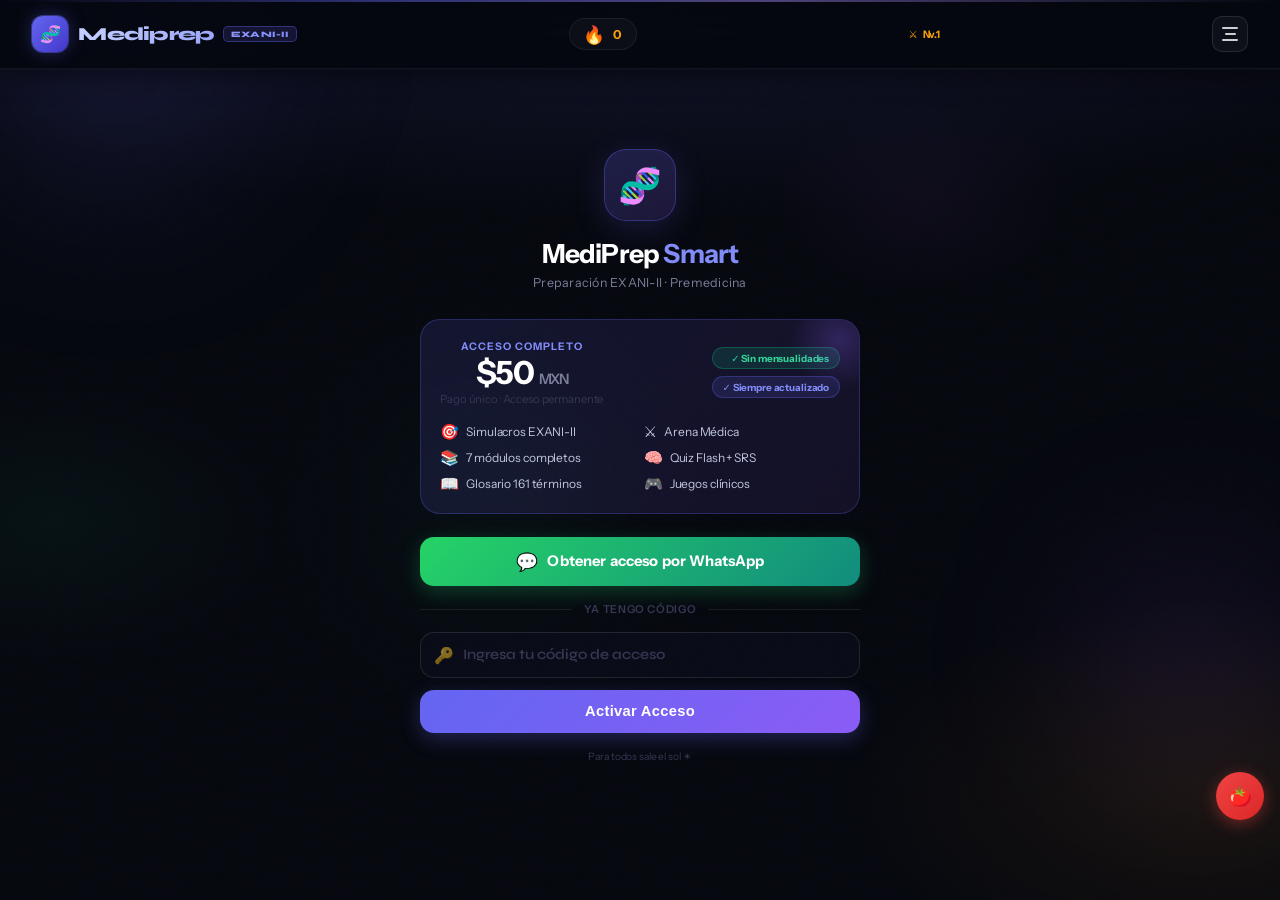
==== index.html @ 206b48c0 "Add files via upload" ====
<!DOCTYPE html>
<html lang="es">
<head>
    <meta charset="UTF-8">
    <meta name="viewport" content="width=device-width, initial-scale=1.0, minimum-scale=1.0, maximum-scale=1.0, user-scalable=no, viewport-fit=cover">
    <meta name="theme-color" content="#6366f1">
    <meta name="apple-mobile-web-app-capable" content="yes">
    <meta name="apple-mobile-web-app-status-bar-style" content="black-translucent">
    <meta name="apple-mobile-web-app-title" content="MediPrep">
    <link rel="manifest" href="manifest.json">
    <link rel="preconnect" href="https://fonts.googleapis.com">
    <link rel="preconnect" href="https://fonts.gstatic.com" crossorigin>
    <link href="https://fonts.googleapis.com/css2?family=Syne:wght@700;800&family=Instrument+Sans:ital,wght@0,400;0,500;0,600;0,700&family=JetBrains+Mono:wght@400;600&display=swap" rel="stylesheet">
    <title>MediPrep Smart - EXANI-II</title>
    <style>
/* ═══════════════════════════════════════════════════════════════
   MEDIPREP SMART v3.0 — "Obsidian Medical OS"
   Fonts: Syne · Instrument Sans · JetBrains Mono
   Palette: Obsidian · Indigo · Gold · Emerald · Violet
═══════════════════════════════════════════════════════════════ */
:root {
  --bg:           #05070e;
  --bg-1:         #080b16;
  --surface:      rgba(10,13,24,0.96);
  --card:         rgba(11,15,28,0.9);
  --glass:        rgba(255,255,255,0.03);
  --glass-hover:  rgba(255,255,255,0.055);
  --border:       rgba(255,255,255,0.065);
  --border-mid:   rgba(255,255,255,0.11);
  --border-hi:    rgba(255,255,255,0.18);

  --indigo:       #6366f1;
  --indigo-l:     #818cf8;
  --indigo-d:     #4338ca;
  --indigo-glow:  rgba(99,102,241,0.28);
  --indigo-bg:    rgba(99,102,241,0.09);

  --gold:         #f59e0b;
  --gold-l:       #fcd34d;
  --gold-glow:    rgba(245,158,11,0.28);
  --gold-bg:      rgba(245,158,11,0.09);

  --emerald:      #10b981;
  --emerald-l:    #34d399;
  --emerald-glow: rgba(16,185,129,0.25);
  --emerald-bg:   rgba(16,185,129,0.09);

  --rose:         #f43f5e;
  --rose-glow:    rgba(244,63,94,0.25);
  --rose-bg:      rgba(244,63,94,0.09);

  --violet:       #a78bfa;
  --sky:          #38bdf8;
  --teal:         #14b8a6;

  --text:         #eef0ff;
  --text-2:       #c2c6e0;
  --text-3:       #7b7f99;
  --text-dim:     #363854;

  --font:         'Instrument Sans', system-ui, sans-serif;
  --font-d:       'Syne', system-ui, sans-serif;
  --mono:         'JetBrains Mono', monospace;

  --r-xs:  6px;
  --r-sm:  8px;
  --r:     14px;
  --r-lg:  20px;
  --r-xl:  26px;
  --r-2xl: 34px;

  --shadow-sm:  0 2px 8px rgba(0,0,0,0.35);
  --shadow:     0 4px 20px rgba(0,0,0,0.45), 0 1px 0 rgba(255,255,255,0.03) inset;
  --shadow-lg:  0 8px 32px rgba(0,0,0,0.55), 0 1px 0 rgba(255,255,255,0.04) inset;
  --shadow-xl:  0 16px 56px rgba(0,0,0,0.65), 0 1px 0 rgba(255,255,255,0.05) inset;
}

/* ── RESET ─────────────────────────────────────────── */
*,*::before,*::after {
  margin:0; padding:0; box-sizing:border-box;
  -webkit-user-select:none; user-select:none;
  -webkit-tap-highlight-color:transparent;
}
input,textarea { -webkit-user-select:text; user-select:text; }
html { scroll-behavior:smooth; }
::selection { background:rgba(99,102,241,0.35); color:#fff; }

/* ── BODY ──────────────────────────────────────────── */
body {
  font-family: var(--font);
  background: var(--bg);
  background-image:
    radial-gradient(ellipse 130% 55% at 50% -6%,  rgba(99,102,241,0.16) 0%, transparent 55%),
    radial-gradient(ellipse 60%  45% at 95% 88%,  rgba(245,158,11,0.08) 0%, transparent 48%),
    radial-gradient(ellipse 45%  38% at 4%  58%,  rgba(16,185,129,0.06) 0%, transparent 42%),
    radial-gradient(ellipse 30%  28% at 72% 22%,  rgba(168,85,247,0.05) 0%, transparent 38%);
  color: var(--text);
  min-height: 100dvh;
  letter-spacing: -0.008em;
  padding-bottom: 68px;
  overflow-x: hidden;
  overflow-y: auto;
}

/* Grain overlay */
body::after {
  content:''; position:fixed; inset:0; z-index:0; pointer-events:none;
  opacity:.028;
  background-image: url("data:image/svg+xml,%3Csvg viewBox='0 0 256 256' xmlns='http://www.w3.org/2000/svg'%3E%3Cfilter id='n'%3E%3CfeTurbulence type='fractalNoise' baseFrequency='.85' numOctaves='4' stitchTiles='stitch'/%3E%3C/filter%3E%3Crect width='100%25' height='100%25' filter='url(%23n)'/%3E%3C/svg%3E");
  background-size: 180px;
}

/* ── SCROLLBAR ─────────────────────────────────────── */
::-webkit-scrollbar { width:3px; }
::-webkit-scrollbar-track { background:transparent; }
::-webkit-scrollbar-thumb { background:rgba(255,255,255,0.1); border-radius:99px; }
::-webkit-scrollbar-thumb:hover { background:rgba(255,255,255,0.2); }

/* ── AURORA ORBS ───────────────────────────────────── */
.aurora-orb { position:fixed; border-radius:50%; filter:blur(80px); pointer-events:none; z-index:0; }
.aurora-1 {
  width:400px; height:400px;
  background:radial-gradient(circle, rgba(99,102,241,0.2) 0%, transparent 70%);
  top:-140px; left:-90px;
  will-change:transform;
  animation:auroraFloat1 20s ease-in-out infinite;
}
.aurora-2 {
  width:320px; height:320px;
  background:radial-gradient(circle, rgba(168,85,247,0.15) 0%, transparent 70%);
  bottom:80px; right:-70px;
  animation:auroraFloat2 25s ease-in-out infinite;
}
.aurora-3 {
  width:260px; height:260px;
  background:radial-gradient(circle, rgba(16,185,129,0.11) 0%, transparent 70%);
  top:42%; left:28%;
  animation:auroraFloat3 30s ease-in-out infinite;
}
@keyframes auroraFloat1 {
  0%,100%{ transform:translate(0,0) scale(1); }
  33%    { transform:translate(55px,75px) scale(1.12); }
  66%    { transform:translate(-35px,28px) scale(0.9); }
}
@keyframes auroraFloat2 {
  0%,100%{ transform:translate(0,0) scale(1); }
  40%    { transform:translate(-65px,-48px) scale(1.18); }
  70%    { transform:translate(28px,38px) scale(0.85); }
}
@keyframes auroraFloat3 {
  0%,100%{ transform:translate(0,0) scale(1); opacity:.6; }
  50%    { transform:translate(45px,-55px) scale(1.25); opacity:.4; }
}

/* ── HEADER ────────────────────────────────────────── */
.header {
  position:sticky; top:0; z-index:900;
  background:rgba(5,7,14,0.9);
  backdrop-filter:blur(28px) saturate(1.6);
  -webkit-backdrop-filter:blur(28px) saturate(1.6);
  border-bottom:1px solid rgba(255,255,255,0.055);
  padding:.82rem 1.25rem;
  display:flex; align-items:center; justify-content:space-between;
  box-shadow:0 1px 0 rgba(255,255,255,0.02), 0 4px 28px rgba(0,0,0,0.55);
}
/* Línea de acento en la parte superior del header */
.header::before {
  content:''; position:absolute; top:0; left:0; right:0; height:1.5px;
  background:linear-gradient(90deg, transparent 0%, var(--indigo) 30%, var(--violet) 60%, transparent 100%);
  opacity:.45;
}

.logo { display:flex; align-items:center; gap:.65rem; cursor:pointer; }
.logo-icon {
  width:36px; height:36px; border-radius:11px; flex-shrink:0;
  background:linear-gradient(135deg, #6366f1, #4338ca);
  display:flex; align-items:center; justify-content:center; font-size:17px;
  box-shadow:0 0 0 1px rgba(99,102,241,0.45), 0 0 18px rgba(99,102,241,0.35);
  animation:logoPulse 4s ease-in-out infinite;
}
@keyframes logoPulse {
  0%,100%{ box-shadow:0 0 0 1px rgba(99,102,241,0.45), 0 0 18px rgba(99,102,241,0.3); }
  50%    { box-shadow:0 0 0 1px rgba(99,102,241,0.7),  0 0 30px rgba(99,102,241,0.5); }
}
.logo-text {
  font-family:var(--font-d); font-size:1.15rem; font-weight:800; letter-spacing:-.04em;
  background:linear-gradient(135deg, #c7d2fe 0%, var(--indigo-l) 100%);
  -webkit-background-clip:text; -webkit-text-fill-color:transparent;
}
.pill {
  background: rgba(99,102,241,0.15); color: var(--indigo-l);
  padding: .12rem .48rem; border-radius: 5px;
  font-size: .54rem; font-weight: 800; letter-spacing: .06em;
  text-transform: uppercase; font-family: var(--font-d);
  border: 1px solid rgba(99,102,241,0.35);
}
.header-stat {
  display:flex; align-items:center; gap:.5rem;
  background:var(--glass); border:1px solid var(--border);
  border-radius:20px; padding:.3rem .85rem;
  font-size:.78rem; font-weight:600; color:var(--text-2);
}
#headerXP {
  font-size:.65rem; font-weight:700; color:var(--gold);
  display:flex; align-items:center; gap:.3rem; cursor:pointer;
}

/* ── BOTTOM NAV ────────────────────────────────────── */
.bottom-nav {
  position:fixed; bottom:0; left:0; right:0; z-index:900;
  background:rgba(5,7,14,0.94);
  backdrop-filter:blur(32px) saturate(2);
  -webkit-backdrop-filter:blur(32px) saturate(2);
  border-top:1px solid rgba(255,255,255,0.055);
  display:grid; grid-template-columns:repeat(5,1fr);
  padding:0 .25rem env(safe-area-inset-bottom,.3rem);
  box-shadow:0 -1px 0 rgba(255,255,255,0.025), 0 -8px 32px rgba(0,0,0,0.45);
}
.nav-item {
  display:flex; flex-direction:column; align-items:center; justify-content:center;
  padding:.52rem .25rem .62rem; cursor:pointer; border:none; background:transparent;
  color:var(--text-dim); font-family:var(--font); gap:.2rem;
  min-height:58px; position:relative; transition:color .2s;
}
.nav-icon {
  font-size:1.28rem; line-height:1;
  transition:transform .28s cubic-bezier(.34,1.56,.64,1), filter .2s;
}
.nav-label {
  font-size:.58rem; font-weight:700; letter-spacing:.03em;
  text-transform:uppercase; line-height:1; transition:color .2s;
}
.nav-item.active { color:var(--indigo-l); }
.nav-item.active .nav-icon {
  transform:translateY(-4px) scale(1.2);
  filter:drop-shadow(0 0 8px var(--indigo-glow));
}
/* Pill indicator en activo */
.nav-item.active::before {
  content:''; position:absolute; top:0; left:50%; transform:translateX(-50%);
  width:32px; height:2.5px;
  background:linear-gradient(90deg, transparent, var(--indigo-l), transparent);
  border-radius:0 0 4px 4px;
}
/* Glow sutil bajo el ícono activo */
.nav-item.active::after {
  content:''; position:absolute; top:.45rem;
  width:40px; height:40px; border-radius:50%;
  background:radial-gradient(circle, rgba(99,102,241,0.18) 0%, transparent 70%);
  pointer-events:none;
}
.nav-item:active .nav-icon { transform:scale(.86); }

/* ── LAYOUT ────────────────────────────────────────── */
.container {
  max-width:820px; margin:0 auto;
  padding:1rem .9rem 1.25rem;
  position:relative; z-index:1;
  overflow-y:auto; -webkit-overflow-scrolling:touch;
}
.screen { display:none; }
.screen.active {
  display:block;
  animation:screenIn .32s cubic-bezier(.22,1,.36,1) both;
  contain:layout style;
  backface-visibility:hidden;
  -webkit-backface-visibility:hidden;
}
@keyframes screenIn {
  from { opacity:0; transform:translateY(16px) scale(.995); }
  to   { opacity:1; transform:translateY(0)    scale(1); }
}

/* ── PAGE HEADERS ──────────────────────────────────── */
.page-header { display:flex; align-items:center; gap:.85rem; margin-bottom:1.5rem; }
.back-btn {
  width:36px; height:36px; border-radius:10px;
  background:var(--glass); border:1px solid var(--border);
  color:var(--text-3); font-size:1.1rem; cursor:pointer;
  display:flex; align-items:center; justify-content:center;
  transition:all .2s; flex-shrink:0;
}
.back-btn:hover { background:var(--glass-hover); color:var(--text); border-color:var(--border-mid); }
.page-title {
  font-family:var(--font-d); font-size:1.5rem; font-weight:800; letter-spacing:-.04em;
}

/* ── CARDS ─────────────────────────────────────────── */
.card {
  background:var(--card); border:1px solid var(--border);
  border-radius:var(--r-lg); padding:1.5rem;
  box-shadow:var(--shadow);
  position:relative; overflow:hidden;
  transition:box-shadow .28s, transform .22s;
}
.card::before {
  content:''; position:absolute; inset:0;
  background:linear-gradient(150deg, rgba(255,255,255,0.02) 0%, transparent 55%);
  pointer-events:none;
}
.card-hover { cursor:pointer; }
.card-hover:hover {
  transform:translateY(-4px) scale(1.006);
  border-color:rgba(99,102,241,.3);
  box-shadow:0 0 40px rgba(99,102,241,.1), var(--shadow-lg);
}
.card-hover:active { transform:scale(.97); }

/* ── HOME: DAILY CARD ──────────────────────────────── */
.home-daily {
  background:linear-gradient(135deg, rgba(99,102,241,0.14) 0%, rgba(168,85,247,0.09) 60%, rgba(16,185,129,0.06) 100%);
  border:1px solid rgba(99,102,241,0.25);
  border-radius:20px; padding:1.1rem 1.2rem; margin-bottom:1rem;
  position:relative; overflow:hidden; cursor:pointer;
  transition:transform .22s cubic-bezier(.34,1.56,.64,1), border-color .2s, box-shadow .22s;
  box-shadow:0 4px 24px rgba(99,102,241,0.1);
}
.home-daily::before {
  content:''; position:absolute; top:-50%; right:-12%;
  width:220px; height:220px;
  background:radial-gradient(circle, rgba(99,102,241,0.2) 0%, transparent 65%);
  pointer-events:none;
}
.home-daily:hover { border-color:rgba(99,102,241,0.45); transform:translateY(-2px); box-shadow:0 8px 32px rgba(99,102,241,0.16); }
.home-daily:active { transform:scale(.98); }

/* ── HOME: STATS ───────────────────────────────────── */
.home-stats-grid {
  display:grid; grid-template-columns:repeat(3,1fr); gap:.55rem; margin-bottom:1.1rem;
}
.hstat {
  background:rgba(11,14,26,0.92); border:1px solid rgba(255,255,255,0.065);
  border-radius:16px; padding:.85rem .6rem;
  text-align:center; position:relative; overflow:hidden;
  transition:border-color .2s, transform .22s cubic-bezier(.34,1.56,.64,1), box-shadow .2s;
  cursor:default;
}
.hstat::before {
  content:''; position:absolute; inset:0;
  background:linear-gradient(160deg, rgba(255,255,255,.025) 0%, transparent 55%); pointer-events:none;
}
.hstat:hover { border-color:rgba(255,255,255,.12); transform:translateY(-2px); }
.hstat-v {
  font-family:var(--font-d); font-size:1.6rem; font-weight:800;
  line-height:1; letter-spacing:-.04em; margin-bottom:.2rem;
}
.hstat-l { font-size:.6rem; font-weight:700; color:var(--text-3); text-transform:uppercase; letter-spacing:.06em; }
.hstat-bar {
  position:absolute; bottom:0; left:0; height:2.5px;
  border-radius:0 99px 99px 0;
  transition:width 1.2s cubic-bezier(.22,1,.36,1);
}

/* ── HOME: SECTION LABEL ───────────────────────────── */
.home-section-label {
  font-size:.6rem; font-weight:800; color:var(--text-dim);
  letter-spacing:.13em; text-transform:uppercase; margin:0 0 .65rem;
  display:flex; align-items:center; gap:.5rem;
}
.home-section-label::after { content:''; flex:1; height:1px; background:rgba(255,255,255,0.05); }

/* ── HOME: STUDY CARDS (2-col) ─────────────────────── */
.home-study-grid { display:grid; grid-template-columns:1fr 1fr; gap:.6rem; margin-bottom:.7rem; }
.hcard {
  border-radius:18px; padding:1.15rem 1.05rem 1rem; cursor:pointer;
  position:relative; overflow:hidden;
  transition:transform .24s cubic-bezier(.34,1.56,.64,1), box-shadow .22s, border-color .2s;
  display:flex; flex-direction:column; gap:.35rem; min-height:122px;
}
.hcard:active { transform:scale(.96); }
.hcard-glow { position:absolute; top:-30%; right:-20%; width:130px; height:130px; border-radius:50%; pointer-events:none; opacity:.5; }
.hcard-icon { font-size:1.65rem; line-height:1; position:relative; z-index:1; filter:drop-shadow(0 2px 8px rgba(0,0,0,.5)); }
.hcard-title { font-family:var(--font-d); font-size:.94rem; font-weight:800; color:#fff; line-height:1.25; position:relative; z-index:1; }
.hcard-sub { font-size:.7rem; font-weight:500; line-height:1.35; position:relative; z-index:1; opacity:.75; }
.hcard-tag {
  display:inline-flex; align-items:center; font-size:.58rem; font-weight:800;
  padding:.14rem .48rem; border-radius:20px; align-self:flex-start;
  font-family:var(--font-d); letter-spacing:.03em; position:relative; z-index:1; margin-top:auto;
}
.hcard-indigo {
  background:linear-gradient(148deg, rgba(99,102,241,0.22), rgba(67,56,202,0.18));
  border:1.5px solid rgba(99,102,241,0.32);
  box-shadow:0 4px 24px rgba(99,102,241,0.12), inset 0 1px 0 rgba(255,255,255,.06);
}
.hcard-indigo:hover { transform:translateY(-5px) scale(1.01); box-shadow:0 14px 40px rgba(99,102,241,0.22); border-color:rgba(99,102,241,.6); }
.hcard-indigo .hcard-glow { background:radial-gradient(circle, rgba(99,102,241,0.4) 0%, transparent 70%); }
.hcard-indigo .hcard-sub { color:#a5b4fc; }
.hcard-indigo .hcard-tag { background:rgba(99,102,241,0.25); color:#c7d2fe; }
.hcard-amber {
  background:linear-gradient(148deg, rgba(245,158,11,0.2), rgba(180,83,9,0.15));
  border:1.5px solid rgba(245,158,11,0.28);
  box-shadow:0 4px 24px rgba(245,158,11,0.1), inset 0 1px 0 rgba(255,255,255,.04);
}
.hcard-amber:hover { transform:translateY(-5px) scale(1.01); box-shadow:0 14px 40px rgba(245,158,11,0.2); border-color:rgba(245,158,11,.6); }
.hcard-amber .hcard-glow { background:radial-gradient(circle, rgba(245,158,11,0.38) 0%, transparent 70%); }
.hcard-amber .hcard-sub { color:#fcd34d; }
.hcard-amber .hcard-tag { background:rgba(245,158,11,0.2); color:#fde68a; }

/* ── HOME: LIST CARDS ──────────────────────────────── */
.home-list-card {
  display:flex; align-items:center; gap:.8rem;
  padding:.82rem .95rem; border-radius:14px;
  border:1px solid rgba(255,255,255,0.065); background:rgba(11,14,26,0.75);
  cursor:pointer; margin-bottom:.45rem;
  transition:border-color .2s, background .2s, transform .2s;
  position:relative; overflow:hidden;
}
.home-list-card:hover { border-color:rgba(255,255,255,.12); background:rgba(18,22,42,0.85); transform:translateX(3px); }
.home-list-card:active { transform:scale(.98); }
.hlc-icon { width:38px; height:38px; border-radius:11px; display:flex; align-items:center; justify-content:center; font-size:1.1rem; flex-shrink:0; }
.hlc-title { font-weight:700; color:var(--text); font-size:.84rem; line-height:1.3; }
.hlc-sub { font-size:.68rem; color:var(--text-3); margin-top:.06rem; }
.hlc-arrow { color:var(--text-dim); font-size:1rem; flex-shrink:0; }

/* ── HOME: TOOLS GRID ──────────────────────────────── */

/* ── HOME: ACHIEVEMENT BANNER ──────────────────────── */
.home-achievement-banner {
  display:flex; align-items:center; gap:1rem; padding:1rem 1.1rem;
  border-radius:16px;
  background:linear-gradient(135deg, rgba(245,158,11,0.1), rgba(251,191,36,0.06));
  border:1px solid rgba(245,158,11,0.2); cursor:pointer; margin-bottom:.7rem;
  transition:border-color .2s, transform .2s, box-shadow .2s;
  position:relative; overflow:hidden;
}
.home-achievement-banner::before {
  content:''; position:absolute; top:-50%; right:-10%;
  width:130px; height:130px;
  background:radial-gradient(circle, rgba(245,158,11,0.16) 0%, transparent 65%); pointer-events:none;
}
.home-achievement-banner:hover { border-color:rgba(245,158,11,0.42); transform:translateY(-2px); box-shadow:0 8px 28px rgba(245,158,11,0.1); }
.home-achievement-banner:active { transform:scale(.98); }

/* ── HOME: WRONG ALERT ─────────────────────────────── */
.wrong-alert {
  display:flex; align-items:center; gap:.85rem; padding:.85rem 1rem;
  border-radius:14px; background:rgba(239,68,68,0.07); border:1.5px solid rgba(239,68,68,0.26);
  cursor:pointer; margin-bottom:1rem;
  transition:border-color .2s, background .2s;
  animation:wrongPulse 3s ease-in-out infinite;
}
.wrong-alert:hover { background:rgba(239,68,68,0.11); border-color:rgba(239,68,68,0.48); }
@keyframes wrongPulse {
  0%,100%{ box-shadow:0 0 0 0 rgba(239,68,68,0); }
  50%    { box-shadow:0 0 0 4px rgba(239,68,68,0.07); }
}

/* ── HOME: FOOTER ──────────────────────────────────── */
.home-footer-quote { text-align:center; padding:.6rem 0 .2rem; color:var(--text-dim); font-size:.7rem; font-style:italic; }

/* ── HOME: ENTRANCE ANIMATIONS ─────────────────────── */
@keyframes slideUp { from { opacity:0; transform:translateY(18px); } to { opacity:1; transform:translateY(0); } }
.home-animate { animation:slideUp .44s cubic-bezier(.22,1,.36,1) both; }
.home-animate-1 { animation-delay:.04s; }
.home-animate-2 { animation-delay:.1s; }
.home-animate-3 { animation-delay:.16s; }
.home-animate-4 { animation-delay:.22s; }
.home-animate-5 { animation-delay:.28s; }
.home-animate-6 { animation-delay:.34s; }

/* ── LIVE DOT ───────────────────────────────────────── */
.live-dot {
  width:7px; height:7px; border-radius:50%; background:var(--emerald);
  display:inline-block; animation:livePing 2s ease infinite;
}
@keyframes livePing {
  0%    { box-shadow:0 0 0 0 rgba(16,185,129,0.7); }
  70%   { box-shadow:0 0 0 7px rgba(16,185,129,0); }
  100%  { box-shadow:0 0 0 0 rgba(16,185,129,0); }
}

/* ── QUIZ SCREEN ────────────────────────────────────── */
.quiz-header {
  background:var(--card); border:1px solid var(--border);
  border-radius:var(--r-lg); padding:.95rem 1.25rem; margin-bottom:1rem;
  display:flex; justify-content:space-between; align-items:center;
  box-shadow:var(--shadow-sm);
}
.quiz-progress { font-family:var(--font-d); font-weight:800; font-size:.9rem; color:var(--text-2); }
.quiz-timer {
  font-family:var(--mono); font-size:.92rem; font-weight:600; color:var(--gold);
  background:var(--gold-bg); border:1px solid rgba(245,158,11,.25);
  border-radius:20px; padding:.28rem .85rem;
}
.quiz-timer.urgent { color:var(--rose); background:var(--rose-bg); border-color:rgba(244,63,94,.3); }
.progress-track { height:3px; background:rgba(255,255,255,.05); border-radius:99px; overflow:hidden; margin-bottom:1rem; }
.progress-fill {
  height:100%; background:linear-gradient(90deg, var(--indigo), var(--sky));
  border-radius:99px; transition:width .4s cubic-bezier(.4,0,.2,1);
  box-shadow:0 0 12px var(--indigo-glow);
}
.question-card {
  background:var(--card); border:1px solid var(--border);
  border-radius:var(--r-xl); padding:1.85rem 1.65rem; margin-bottom:1rem;
  box-shadow:var(--shadow-lg); position:relative; overflow:hidden;
}
.question-card::before {
  content:''; position:absolute; top:0; left:0; right:0; height:2.5px;
  background:linear-gradient(90deg, var(--indigo), var(--sky), var(--violet));
}
.question-label {
  font-size:.68rem; font-weight:800; color:var(--indigo-l);
  letter-spacing:.1em; text-transform:uppercase; margin-bottom:.8rem; font-family:var(--font-d);
}
.question-text {
  font-family:var(--font-d); font-size:1.1rem; font-weight:700;
  line-height:1.62; margin-bottom:1.4rem; color:var(--text); letter-spacing:-.018em;
}

/* ── OPTIONS ────────────────────────────────────────── */
.options { display:flex; flex-direction:column; gap:.6rem; }
.option {
  padding:.95rem 1.1rem; background:rgba(255,255,255,.02);
  border:1.5px solid var(--border); border-radius:var(--r);
  cursor:pointer; transition:all .18s cubic-bezier(.4,0,.2,1);
  display:flex; align-items:center; gap:.8rem;
  font-weight:600; font-size:.9rem; color:var(--text-2);
  position:relative; overflow:hidden;
}
.option::before {
  content:''; position:absolute; inset:0;
  background:linear-gradient(90deg, rgba(99,102,241,.06) 0%, transparent 60%);
  opacity:0; transition:opacity .18s;
}
.option:hover { border-color:rgba(99,102,241,.45); color:var(--text); background:rgba(99,102,241,.06); }
.option:hover::before { opacity:1; }
.option:active { transform:scale(.99); }
.option.selected { border-color:var(--indigo); background:rgba(99,102,241,.12); color:var(--text); }
.option.correct  { border-color:var(--emerald); background:rgba(16,185,129,.12); color:var(--emerald-l); box-shadow:0 0 0 1px rgba(16,185,129,.3); }
.option.incorrect{ border-color:var(--rose); background:rgba(244,63,94,.1); color:#fda4af; box-shadow:0 0 0 1px rgba(244,63,94,.3); }
.option.disabled { pointer-events:none; opacity:.6; }
.option-letter {
  width:30px; height:30px; flex-shrink:0;
  background:rgba(255,255,255,.07); border-radius:8px;
  display:flex; align-items:center; justify-content:center;
  font-family:var(--font-d); font-weight:800; font-size:.78rem;
  transition:background .18s, color .18s;
}
.option.selected  .option-letter { background:var(--indigo); color:#fff; }
.option.correct   .option-letter { background:var(--emerald); color:#fff; }
.option.incorrect .option-letter { background:var(--rose); color:#fff; }

/* ── EXPLANATION ────────────────────────────────────── */
.explanation {
  background:rgba(16,185,129,.07); border:1px solid rgba(16,185,129,.2);
  border-left:3px solid var(--emerald);
  border-radius:0 var(--r) var(--r) 0; padding:.95rem 1.1rem; margin-top:.85rem;
  animation:explainIn .28s ease both;
}
@keyframes explainIn { from{opacity:0;transform:translateY(-6px)} to{opacity:1;transform:translateY(0)} }

/* ── BUTTONS ────────────────────────────────────────── */
.btn {
  flex:1; padding:.9rem 1.4rem; border:none; border-radius:var(--r);
  font-size:.92rem; font-weight:700; cursor:pointer; transition:all .2s;
  font-family:var(--font-d); letter-spacing:-.01em;
  display:inline-flex; align-items:center; justify-content:center; gap:.45rem;
  position:relative; overflow:hidden;
}
.btn::after {
  content:''; position:absolute; inset:0;
  background:linear-gradient(180deg, rgba(255,255,255,.12) 0%, transparent 100%);
  opacity:0; transition:opacity .2s;
}
.btn:hover::after { opacity:1; }
.btn-primary {
  background:linear-gradient(135deg, var(--indigo), var(--indigo-d)); color:#fff;
  box-shadow:0 4px 16px var(--indigo-glow), 0 1px 0 rgba(255,255,255,.1) inset;
}
.btn-primary:hover { transform:translateY(-2px); box-shadow:0 8px 28px rgba(99,102,241,.42); }
.btn-primary:active { transform:scale(.98); }
.btn-primary:disabled { opacity:.38; cursor:not-allowed; transform:none; }
.btn-gold {
  background:linear-gradient(135deg, var(--gold), #d97706); color:#0d0d0d; font-weight:800;
  box-shadow:0 4px 16px var(--gold-glow), 0 1px 0 rgba(255,255,255,.18) inset;
}
.btn-gold:hover { transform:translateY(-2px); box-shadow:0 8px 28px rgba(245,158,11,.38); }
.btn-secondary {
  background:var(--glass); border:1px solid var(--border); color:var(--text-2);
}
.btn-secondary:hover { background:var(--glass-hover); color:var(--text); border-color:var(--border-mid); }
.btn-emerald {
  background:linear-gradient(135deg, var(--emerald), #059669); color:#fff;
  box-shadow:0 4px 16px var(--emerald-glow), 0 1px 0 rgba(255,255,255,.1) inset;
}
.btn-emerald:hover { transform:translateY(-2px); box-shadow:0 8px 28px rgba(16,185,129,.35); }
.quiz-actions { display:flex; gap:.6rem; }

/* ── BADGES ─────────────────────────────────────────── */
.ac-badge,.badge-chip {
  display:inline-flex; align-items:center;
  font-size:.62rem; font-weight:800; padding:.15rem .5rem;
  border-radius:20px; align-self:flex-start;
  font-family:var(--font-d); letter-spacing:.02em;
}
.badge-indigo  { background:rgba(99,102,241,.18); color:var(--indigo-l); }
.badge-gold    { background:rgba(245,158,11,.18); color:var(--gold-l); }
.badge-emerald { background:rgba(16,185,129,.18); color:var(--emerald-l); }
.badge-rose    { background:rgba(244,63,94,.18);  color:#fda4af; }
.badge-violet  { background:rgba(167,139,250,.18); color:var(--violet); }

/* ── MODAL ──────────────────────────────────────────── */
.modal-overlay {
  display:none; position:fixed; inset:0;
  background:rgba(0,0,0,.85); backdrop-filter:blur(12px);
  z-index:9999; align-items:center; justify-content:center;
}
.modal-overlay.active { display:flex; }
.modal-box {
  background:linear-gradient(150deg, rgba(11,15,28,.99), rgba(7,10,18,.99));
  border:1px solid var(--border-mid); border-radius:var(--r-xl);
  padding:1.85rem; max-width:370px; width:92%;
  box-shadow:0 32px 80px rgba(0,0,0,.8), 0 0 0 1px rgba(255,255,255,.025);
  animation:modalIn .28s cubic-bezier(.34,1.56,.64,1) both;
}
@keyframes modalIn {
  from{opacity:0;transform:scale(.84) translateY(-16px)}
  to  {opacity:1;transform:scale(1) translateY(0)}
}
.modal-icon    { font-size:42px; text-align:center; margin-bottom:.7rem; }
.modal-title   { font-family:var(--font-d); font-size:1.3rem; font-weight:800; letter-spacing:-.03em; color:var(--gold); text-align:center; margin-bottom:.6rem; }
.modal-message { color:var(--text-3); text-align:center; line-height:1.65; margin-bottom:1.5rem; font-size:.88rem; }
.modal-buttons { display:flex; gap:.6rem; }
.modal-btn { flex:1; padding:.82rem 1.1rem; border:none; border-radius:var(--r); font-size:.9rem; font-weight:700; cursor:pointer; transition:all .2s; font-family:var(--font-d); }
.modal-btn-cancel  { background:var(--glass); border:1px solid var(--border); color:var(--text-2); }
.modal-btn-cancel:hover { background:var(--glass-hover); }
.modal-btn-confirm { background:linear-gradient(135deg,var(--gold),#d97706); color:#0d0d0d; font-weight:800; }
.modal-btn-confirm:hover { transform:translateY(-2px); box-shadow:0 8px 22px var(--gold-glow); }

/* ── ACTIVATION SCREEN ──────────────────────────────── */
.activation-wrap { max-width:440px; margin:3rem auto; text-align:center; }
.activation-orb {
  width:80px; height:80px; border-radius:24px; margin:0 auto 1.5rem;
  background:linear-gradient(135deg, var(--indigo), var(--indigo-d));
  display:flex; align-items:center; justify-content:center; font-size:38px;
  animation:orbPulse 3s ease-in-out infinite;
}
@keyframes orbPulse {
  0%,100%{ box-shadow:0 0 0 1px rgba(99,102,241,.5), 0 0 40px var(--indigo-glow); }
  50%    { box-shadow:0 0 0 2px rgba(99,102,241,.8), 0 0 64px rgba(99,102,241,.4); }
}
.activation-title { font-family:var(--font-d); font-size:2rem; font-weight:800; letter-spacing:-.04em; margin-bottom:.5rem; }
.activation-sub { color:var(--text-3); font-size:.9rem; line-height:1.65; margin-bottom:2rem; }

/* ── INPUT ──────────────────────────────────────────── */
input[type="text"] {
  font-family:var(--font-d); width:100%; padding:.95rem 1.1rem;
  background:var(--glass); border:1.5px solid var(--border);
  border-radius:var(--r); color:var(--text); font-size:1rem; font-weight:600;
  letter-spacing:.05em; text-transform:uppercase; transition:border-color .2s, box-shadow .2s;
}
input[type="text"]:focus { outline:none; border-color:var(--indigo); box-shadow:0 0 0 3px var(--indigo-glow); }
input[type="text"]::placeholder { color:var(--text-dim); text-transform:none; letter-spacing:0; }

/* ── DIVIDER ────────────────────────────────────────── */
.divider { display:flex; align-items:center; gap:.75rem; margin:1.25rem 0; }
.divider::before,.divider::after { content:''; flex:1; height:1px; background:var(--border); }
.divider-text { font-size:.72rem; font-weight:700; color:var(--text-3); letter-spacing:.05em; white-space:nowrap; }

/* ── ACHIEVEMENT POPUP ──────────────────────────────── */
.achievement-popup {
  position:fixed; bottom:-130px; right:1rem;
  background:linear-gradient(135deg, rgba(11,15,28,.99), rgba(16,22,42,.99));
  border:1px solid rgba(245,158,11,.4); border-radius:var(--r-lg);
  padding:.85rem 1.1rem; display:flex; align-items:center; gap:.7rem;
  max-width:290px; z-index:9998;
  box-shadow:0 8px 32px rgba(0,0,0,.6), 0 0 24px rgba(245,158,11,.1);
  transition:bottom .4s cubic-bezier(.34,1.56,.64,1);
}
.achievement-popup.show { bottom:5.2rem; }

/* ── CONFETTI ───────────────────────────────────────── */
.confetti-piece { position:fixed; top:-10px; pointer-events:none; z-index:9999; animation:confettiFall linear forwards; }
@keyframes confettiFall { 0%{transform:translateY(0) rotate(0deg);opacity:1} 80%{opacity:1} 100%{transform:translateY(100vh) rotate(720deg);opacity:0} }

/* ── MODO CLÍNICO ───────────────────────────────────── */
.mc-herramienta {
  background:var(--glass); border:1.5px solid var(--border);
  border-radius:var(--r); padding:.75rem .5rem;
  cursor:pointer; text-align:center; transition:all .2s;
  font-size:1.5rem; position:relative; overflow:hidden;
}
.mc-herramienta:hover:not(.usada) { border-color:var(--indigo); background:var(--indigo-bg); transform:translateY(-2px); box-shadow:0 4px 14px var(--indigo-glow); }
.mc-herramienta.usada { border-color:rgba(16,185,129,.5); background:var(--emerald-bg); cursor:default; }
.mc-herramienta.usada::after { content:'✓'; position:absolute; top:4px; right:6px; color:var(--emerald); font-size:.62rem; font-weight:800; }
.mc-herramienta-label { display:block; font-size:.63rem; color:var(--text-3); margin-top:.28rem; font-weight:700; letter-spacing:.02em; }
.mc-vital-slot {
  background:rgba(5,7,14,.85); border:1px solid rgba(255,255,255,.04);
  border-radius:var(--r-sm); padding:.6rem .5rem; text-align:center; min-height:62px;
  display:flex; flex-direction:column; align-items:center; justify-content:center; transition:all .4s;
}
.mc-vital-slot.revelado { border-color:rgba(16,185,129,.35); background:rgba(16,185,129,.05); animation:vitalsAppear .4s ease; }
.mc-vital-icono { font-size:1.1rem; }
.mc-vital-label { font-size:.6rem; color:var(--text-3); margin:.1rem 0; text-transform:uppercase; letter-spacing:.5px; }
.mc-vital-valor { font-size:.85rem; font-weight:700; font-family:var(--mono); }
.mc-vital-oculto { font-size:.7rem; color:var(--text-dim); }
.mc-hallazgo { background:rgba(99,102,241,.07); border-left:3px solid var(--indigo); border-radius:0 var(--r-sm) var(--r-sm) 0; padding:.5rem .75rem; font-size:.82rem; color:var(--text-2); animation:slideInRight .3s ease; }
.mc-opcion { background:var(--glass); border:1.5px solid var(--border); border-radius:var(--r); padding:.85rem .75rem; cursor:pointer; color:var(--text-2); font-size:.88rem; font-weight:600; transition:all .2s; text-align:center; }
.mc-opcion:hover { border-color:var(--indigo); background:var(--indigo-bg); }
.mc-opcion.correcta   { border-color:var(--emerald); background:var(--emerald-bg); color:var(--emerald-l); }
.mc-opcion.incorrecta { border-color:var(--rose); background:var(--rose-bg); color:#fda4af; }

/* ── BATTLE / ARENA ─────────────────────────────────── */
.arena-mode-card {
  border-radius:18px; padding:1.2rem; cursor:pointer; position:relative; overflow:hidden;
  transition:transform .22s cubic-bezier(.34,1.56,.64,1), box-shadow .22s;
  margin-bottom:.65rem; display:flex; align-items:center; gap:1rem;
}
.arena-mode-card:active { transform:scale(.97); }
.arena-mode-card:hover  { transform:translateY(-3px) scale(1.01); }
.batalla-opt { transition:all .18s ease !important; }
.batalla-opt:hover:not(:disabled) { border-color:rgba(99,102,241,0.45) !important; background:rgba(99,102,241,0.1) !important; transform:translateX(3px); }

/* ── FX OVERLAYS ────────────────────────────────────── */
#fxCanvas { position:fixed; inset:0; pointer-events:none; z-index:9995; overflow:hidden; }
#damageOverlay {
  position:fixed; inset:0; pointer-events:none; z-index:9990; opacity:0;
  background:radial-gradient(ellipse at center, rgba(239,68,68,0.35) 0%, transparent 70%);
}
#correctOverlay {
  position:fixed; inset:0; pointer-events:none; z-index:9990; opacity:0;
  background:radial-gradient(ellipse at center, rgba(16,185,129,0.25) 0%, transparent 70%);
}

/* ── TOAST ──────────────────────────────────────────── */
#toastContainer {
  position:fixed; bottom:90px; left:50%; transform:translateX(-50%);
  z-index:9999; display:flex; flex-direction:column; align-items:center;
  gap:.4rem; pointer-events:none;
}
.toast {
  background:rgba(12,16,30,0.96); border:1px solid rgba(255,255,255,0.11);
  backdrop-filter:blur(20px); border-radius:99px; padding:.55rem 1.15rem;
  font-size:.82rem; font-weight:600; color:var(--text);
  box-shadow:0 4px 20px rgba(0,0,0,.55); animation:toastIn .32s cubic-bezier(.34,1.56,.64,1) both;
  white-space:nowrap;
}
.toast.out { animation:toastOut .22s ease both; }

/* ── LEVEL UP BANNER ────────────────────────────────── */
#arenaLevelUpBanner {
  position:fixed; top:70px; left:50%; transform:translateX(-50%);
  background:linear-gradient(135deg, rgba(245,158,11,0.96), rgba(251,191,36,0.9));
  color:#111; padding:.6rem 1.4rem; border-radius:99px;
  font-weight:800; font-size:.88rem; display:none; align-items:center; gap:.5rem;
  z-index:9998; box-shadow:0 4px 24px rgba(245,158,11,0.55);
}

/* ── HEATMAP ────────────────────────────────────────── */
.heatmap-grid { display:grid; grid-template-columns:repeat(14,1fr); gap:3px; }
.hmap-cell { aspect-ratio:1; border-radius:3px; transition:transform .15s; }
.hmap-cell:hover { transform:scale(1.4); }

/* ── ONBOARDING ─────────────────────────────────────── */
.onboarding-wrapper {
  display:flex; flex-direction:column;
  min-height:calc(100vh - 180px); max-height:calc(100vh - 180px);
  max-width:480px; margin:0 auto; padding:1rem .9rem .85rem;
  justify-content:space-between; overflow:hidden;
}
.onboarding-slides {
  position:relative; flex:1; min-height:0;
  display:flex; align-items:center; overflow:hidden; touch-action:pan-y;
}
.onboarding-slide {
  position:absolute; inset:0;
  display:flex; flex-direction:column; align-items:center; justify-content:center;
  text-align:center; padding:0 1.5rem;
  opacity:0; visibility:hidden; transform:translateX(40px);
  transition:opacity .38s, transform .38s cubic-bezier(.22,1,.36,1), visibility 0s .38s;
  pointer-events:none; z-index:1;
}
.onboarding-slide.active {
  opacity:1; visibility:visible; transform:translateX(0);
  transition:opacity .38s, transform .38s cubic-bezier(.22,1,.36,1), visibility 0s 0s;
  pointer-events:auto; z-index:10;
}
.onb-graphic { font-size:3.5rem; margin-bottom:.85rem; filter:drop-shadow(0 4px 16px rgba(0,0,0,.5)); animation:floatOnb 3s ease-in-out infinite; }
@keyframes floatOnb { 0%,100%{transform:translateY(0)} 50%{transform:translateY(-10px)} }
.onb-title { font-family:var(--font-d); font-size:1.5rem; font-weight:800; letter-spacing:-.02em; line-height:1.2; margin-bottom:.55rem; color:var(--text); }
.onb-text { color:var(--text-3); font-size:.82rem; line-height:1.5; margin-bottom:.65rem; max-width:340px; }
.onb-badge { display:inline-flex; align-items:center; font-size:.65rem; font-weight:800; padding:.2rem .6rem; border-radius:20px; font-family:var(--font-d); letter-spacing:.03em; margin-top:.35rem; }
.onb-dots { display:flex; align-items:center; justify-content:center; gap:.45rem; padding:.85rem 0; }
.onb-dot { width:8px; height:8px; border-radius:99px; background:rgba(255,255,255,.15); cursor:pointer; transition:all .28s; }
.onb-dot.active { width:24px; background:var(--indigo); box-shadow:0 0 12px var(--indigo-glow); }
.onb-actions { display:flex; gap:.65rem; }

/* ── SCORE CARD (quiz results) ──────────────────────── */
.score-card {
  background:linear-gradient(135deg, rgba(99,102,241,.1), rgba(56,189,248,.06));
  border:1px solid rgba(99,102,241,.22); border-radius:var(--r-xl);
  padding:2.5rem; text-align:center; margin-bottom:1.25rem;
  position:relative; overflow:hidden; box-shadow:0 0 60px rgba(99,102,241,.08), var(--shadow-lg);
}
.score-card::before {
  content:''; position:absolute; top:0; left:0; right:0; height:2.5px;
  background:linear-gradient(90deg, var(--indigo), var(--sky), var(--emerald));
}
.score-number {
  font-family:var(--font-d); font-size:4.5rem; font-weight:800; letter-spacing:-.07em; line-height:1;
  background:linear-gradient(135deg, #c7d2fe 0%, var(--sky) 100%);
  -webkit-background-clip:text; -webkit-text-fill-color:transparent; margin-bottom:.3rem;
}
.stats-grid { display:grid; grid-template-columns:repeat(3,1fr); gap:.65rem; }
.stat-card { background:var(--card); border:1px solid var(--border); border-radius:var(--r-lg); padding:1.1rem; text-align:center; box-shadow:var(--shadow-sm); }
.stat-value { font-family:var(--font-d); font-size:1.7rem; font-weight:800; letter-spacing:-.04em; margin-bottom:.2rem; }
.stat-label { font-size:.68rem; font-weight:700; color:var(--text-3); text-transform:uppercase; letter-spacing:.05em; }

/* ── ACTION CARDS (modo grid) ───────────────────────── */
.action-grid { display:grid; grid-template-columns:1fr 1fr; gap:.6rem; margin-bottom:1rem; }
.action-card {
  background:var(--card); border:1px solid var(--border);
  border-radius:var(--r-lg); padding:1.15rem 1rem; cursor:pointer;
  position:relative; overflow:hidden;
  transition:transform .22s cubic-bezier(.34,1.56,.64,1), box-shadow .22s, border-color .2s;
  box-shadow:var(--shadow); display:flex; flex-direction:column; gap:.45rem;
}
.action-card::before { content:''; position:absolute; inset:0; background:linear-gradient(135deg, rgba(255,255,255,.02) 0%, transparent 55%); pointer-events:none; }
.action-card::after { content:''; position:absolute; inset:0; opacity:0; transition:opacity .22s; }
.action-card:hover { transform:translateY(-5px) scale(1.01); }
.action-card:hover::after { opacity:1; }
.action-card:active { transform:scale(.96); }
.ac-span2 { grid-column:1/-1; flex-direction:row; align-items:center; padding:1.15rem 1.35rem; gap:1.1rem; }
.ac-icon { font-size:1.7rem; line-height:1; flex-shrink:0; filter:drop-shadow(0 2px 8px rgba(0,0,0,.5)); }
.ac-title { font-family:var(--font-d); font-size:.95rem; font-weight:700; letter-spacing:-.01em; color:var(--text); line-height:1.3; }
.ac-sub { font-size:.76rem; color:var(--text-3); font-weight:500; line-height:1.4; }
.ac-indigo { border-color:rgba(99,102,241,.16); }
.ac-indigo::after { background:linear-gradient(145deg, rgba(99,102,241,.09) 0%, transparent 65%); }
.ac-indigo:hover { border-color:rgba(99,102,241,.5); box-shadow:0 10px 36px rgba(99,102,241,.16), var(--shadow); }
.ac-gold { border-color:rgba(245,158,11,.16); }
.ac-gold::after { background:linear-gradient(145deg, rgba(245,158,11,.09) 0%, transparent 65%); }
.ac-gold:hover { border-color:rgba(245,158,11,.5); box-shadow:0 10px 36px rgba(245,158,11,.14), var(--shadow); }
.ac-emerald { border-color:rgba(16,185,129,.16); }
.ac-emerald::after { background:linear-gradient(145deg, rgba(16,185,129,.09) 0%, transparent 65%); }
.ac-emerald:hover { border-color:rgba(16,185,129,.5); box-shadow:0 10px 36px rgba(16,185,129,.14), var(--shadow); }
.ac-rose { border-color:rgba(244,63,94,.16); }
.ac-rose::after { background:linear-gradient(145deg, rgba(244,63,94,.09) 0%, transparent 65%); }
.ac-rose:hover { border-color:rgba(244,63,94,.5); box-shadow:0 10px 36px rgba(244,63,94,.14), var(--shadow); }
.mode-grid { display:grid; grid-template-columns:repeat(auto-fit, minmax(250px,1fr)); gap:.75rem; }
.mode-card {
  background:var(--card); border:1px solid var(--border); border-radius:var(--r-lg);
  padding:1.6rem 1.4rem; text-align:center; cursor:pointer;
  transition:transform .22s cubic-bezier(.34,1.56,.64,1), border-color .2s, box-shadow .22s;
  position:relative; overflow:hidden; box-shadow:var(--shadow);
}
.mode-card::before { content:''; position:absolute; inset:0; background:linear-gradient(160deg, rgba(255,255,255,.02) 0%, transparent 55%); pointer-events:none; }
.mode-card:hover { transform:translateY(-5px) scale(1.012); border-color:rgba(99,102,241,.35); box-shadow:0 0 40px rgba(99,102,241,.12), var(--shadow-lg); }
.mode-card:active { transform:scale(.97); }
.mode-icon { font-size:38px; margin-bottom:.7rem; display:block; filter:drop-shadow(0 2px 8px rgba(0,0,0,.5)); }
.mode-title { font-family:var(--font-d); font-size:1.05rem; font-weight:700; letter-spacing:-.015em; margin-bottom:.3rem; color:var(--text); line-height:1.3; }
.mode-description { color:var(--text-3); font-size:.82rem; line-height:1.45; }
.mode-count { color:var(--indigo-l); font-weight:700; font-size:.78rem; margin-top:.22rem; }

/* ── ANIMATIONS (consolidated) ──────────────────────── */
@keyframes pulse      { 0%,100%{opacity:1;transform:scale(1)} 50%{opacity:.7;transform:scale(1.02)} }
@keyframes shake      { 0%,100%{transform:translateX(0)} 20%{transform:translateX(-7px)} 40%{transform:translateX(7px)} 60%{transform:translateX(-5px)} 80%{transform:translateX(5px)} }
 to{opacity:1;transform:translateY(0)} }
@keyframes slideInRight { from{opacity:0;transform:translateX(20px)} to{opacity:1;transform:translateX(0)} }
@keyframes toastIn    { from{opacity:0;transform:translateY(12px) scale(.9)} to{opacity:1;transform:translateY(0) scale(1)} }
@keyframes toastOut   { from{opacity:1;transform:translateY(0)} to{opacity:0;transform:translateY(-8px)} }
@keyframes qSlideIn   { from{opacity:0;transform:translateX(18px)} to{opacity:1;transform:translateX(0)} }
@keyframes comboPop   { 0%{opacity:0;transform:scale(.7) translateY(6px)} 60%{opacity:1;transform:scale(1.08) translateY(-2px)} 100%{opacity:1;transform:scale(1) translateY(0)} }
@keyframes correctPop { 0%{transform:scale(1)} 40%{transform:scale(1.04)} 100%{transform:scale(1)} }
@keyframes levelUpPop { 0%{opacity:0;transform:translateY(20px) scale(.85)} 60%{opacity:1;transform:translateY(-4px) scale(1.05)} 100%{opacity:1;transform:translateY(0) scale(1)} }
@keyframes scorePop   { 0%{transform:scale(1)} 40%{transform:scale(1.35)} 70%{transform:scale(.95)} 100%{transform:scale(1)} }
@keyframes bossGlow   { 0%,100%{box-shadow:0 0 0 0 rgba(239,68,68,0);border-color:rgba(239,68,68,0.4)} 50%{box-shadow:0 0 20px rgba(239,68,68,0.5);border-color:rgba(239,68,68,0.9)} }
@keyframes timerPulse { 0%,100%{opacity:1} 50%{opacity:.45} }
@keyframes damageFlash { 0%{opacity:0} 15%{opacity:1} 100%{opacity:0} }
@keyframes correctFlash { 0%{opacity:0} 20%{opacity:1} 100%{opacity:0} }
@keyframes heartShake { 0%,100%{transform:translateX(0) scale(1)} 20%{transform:translateX(-5px) scale(1.1)} 40%{transform:translateX(5px) scale(1.05)} 60%{transform:translateX(-3px)} 80%{transform:translateX(3px)} }
@keyframes resultReveal { from{opacity:0;transform:scale(.94) translateY(20px)} to{opacity:1;transform:scale(1) translateY(0)} }
@keyframes trophyBounce { 0%{transform:scale(0) rotate(-15deg);opacity:0} 60%{transform:scale(1.2) rotate(5deg);opacity:1} 80%{transform:scale(.95) rotate(-2deg)} 100%{transform:scale(1) rotate(0)} }
@keyframes fadeInUp   { from{opacity:0;transform:translateY(12px)} to{opacity:1;transform:translateY(0)} }
@keyframes scanline   { 0%{transform:translateY(-100%)} 100%{transform:translateY(400%)} }
@keyframes vitalsAppear { from{opacity:0;transform:scale(.8)} to{opacity:1;transform:scale(1)} }
@keyframes modalPop   { from{opacity:0;transform:scale(.85) translateY(20px)} to{opacity:1;transform:scale(1) translateY(0)} }
@keyframes confettiParticle { 0%{transform:translate(0,0) rotate(0deg) scale(1);opacity:1} 80%{opacity:1} 100%{transform:translate(var(--vx),calc(var(--vy) + 300px)) rotate(var(--rot)) scale(.5);opacity:0} }
@keyframes floatUp    { 0%{transform:translateY(0) scale(.9);opacity:0} 20%{transform:translateY(-10px) scale(1.1);opacity:1} 100%{transform:translateY(-80px) scale(.85);opacity:0} }
@keyframes arenaShake { 0%,100%{transform:translateX(0)} 15%{transform:translateX(calc(var(--shake-i, 8px) * -1))} 30%{transform:translateX(var(--shake-i, 8px))} 45%{transform:translateX(calc(var(--shake-i, 8px) * -.6))} 60%{transform:translateX(calc(var(--shake-i, 8px) * .6))} 75%{transform:translateX(calc(var(--shake-i, 8px) * -.3))} 90%{transform:translateX(calc(var(--shake-i, 8px) * .3))} }
 80%{opacity:1} 100%{transform:translateY(100vh) rotate(720deg);opacity:0} }
.animate-shake { animation:shake .5s ease-in-out; }

/* ── PERFORMANCE — Anti-lag mobile ─────────────────── */
* { touch-action:pan-y; }
input,textarea,select,button { touch-action:manipulation; }
.aurora-orb { will-change:auto; }
.aurora-1   { will-change:transform; }
#batallaContent { overflow-y:auto; -webkit-overflow-scrolling:touch; overscroll-behavior:contain; }
#batallaScreen > div { overflow-y:auto; -webkit-overflow-scrolling:touch; overscroll-behavior:contain; min-height:calc(100dvh - 68px); padding-bottom:5rem; }
#batallaScreen.active { animation:none !important; }
button { -webkit-tap-highlight-color:transparent; transform:translateZ(0); }
#pu_fifty:hover,#pu_freeze:hover,#pu_skip:hover { transform:translateY(-3px) scale(1.08); box-shadow:0 6px 16px rgba(0,0,0,.4); }
#batallaTimerBar.urgent { animation:timerPulse .4s ease infinite; }
#abandonModal[style*="flex"] { display:flex !important; }

/* ── RESPONSIVE ─────────────────────────────────────── */
@media (min-width:1024px) {
  body { padding-bottom:0; }
  .bottom-nav { display:none; }
  .container { max-width:1200px; padding:2rem 2.5rem 2.5rem; }
  .hero-title { font-size:3.2rem; }
  .action-grid { grid-template-columns:repeat(4,1fr); gap:1rem; }
  .ac-span2 { grid-column:span 2; }
  .mode-grid { grid-template-columns:repeat(3,1fr); }
  .quiz-header { padding:1.25rem 1.5rem; }
  .question-card { padding:2.5rem 2.25rem; }
  .header { padding:1rem 2rem; }
  .onboarding-wrapper { max-width:600px; }
}
@media (max-width:768px) {
  .container { padding:.8rem .85rem 1rem; }
  .question-card { padding:1.5rem 1.2rem; }
  .question-text { font-size:1rem; }
  .option { padding:.85rem .95rem; font-size:.88rem; }
  .btn { padding:.85rem 1rem; font-size:.88rem; }
  .score-card { padding:1.75rem; }
  .score-number { font-size:3.5rem; }
  .action-grid { gap:.55rem; }
  .stats-grid { grid-template-columns:repeat(3,1fr); }
}
@media (max-width:480px) {
  .onboarding-wrapper { min-height:calc(100vh - 200px); max-height:calc(100vh - 200px); padding:.85rem; }
  .onb-graphic { font-size:3rem; margin-bottom:.7rem; }
  .onb-title { font-size:1.35rem; }
  .onb-text { font-size:.78rem; }
  .stats-grid { grid-template-columns:1fr; }
  .quiz-header { flex-direction:column; gap:.4rem; padding:.75rem 1rem; text-align:center; }
  .score-number { font-size:3rem; }
}


/* ══ SHIMMER EFFECT ═══════════════════════════════ */
@keyframes shimmer {
  0%   { background-position: -200% center; }
  100% { background-position:  200% center; }
}
.shimmer-text {
  background: linear-gradient(90deg, var(--indigo-l) 0%, var(--sky) 40%, var(--violet) 60%, var(--indigo-l) 100%);
  background-size: 200% auto;
  -webkit-background-clip: text;
  -webkit-text-fill-color: transparent;
  animation: shimmer 3s linear infinite;
}

/* ══ GRADIENT BORDER (animated) ═══════════════════ */
@keyframes borderSpin {
  0%   { background-position: 0% 50%; }
  50%  { background-position: 100% 50%; }
  100% { background-position: 0% 50%; }
}
.glow-border {
  position: relative;
  border-radius: var(--r-lg);
}
.glow-border::before {
  content: '';
  position: absolute;
  inset: -1.5px;
  border-radius: inherit;
  padding: 1.5px;
  background: linear-gradient(135deg, rgba(99,102,241,0.7), rgba(56,189,248,0.5), rgba(167,139,250,0.7), rgba(99,102,241,0.7));
  background-size: 300% 300%;
  animation: borderSpin 4s ease infinite;
  -webkit-mask: linear-gradient(#fff 0 0) content-box, linear-gradient(#fff 0 0);
  -webkit-mask-composite: xor;
  mask-composite: exclude;
  pointer-events: none;
}

/* ══ KINETIC CARD — escala + sombra + glow ═════════ */
.kinetic {
  transition: transform .26s cubic-bezier(.34,1.56,.64,1), box-shadow .26s ease, border-color .2s;
}
.kinetic:hover  { transform: translateY(-6px) scale(1.012); }
.kinetic:active { transform: scale(.96) translateY(0); }

/* ══ NÚMERO GRADIENTE ══════════════════════════════ */
.grad-num {
  font-family: var(--font-d);
  font-weight: 800;
  letter-spacing: -.04em;
  line-height: 1;
}
.grad-indigo { background: linear-gradient(135deg, #c7d2fe, var(--indigo-l)); -webkit-background-clip: text; -webkit-text-fill-color: transparent; }
.grad-gold   { background: linear-gradient(135deg, var(--gold), #fb923c);     -webkit-background-clip: text; -webkit-text-fill-color: transparent; }
.grad-emerald{ background: linear-gradient(135deg, var(--emerald-l), #6ee7b7);-webkit-background-clip: text; -webkit-text-fill-color: transparent; }
.grad-rose   { background: linear-gradient(135deg, #fda4af, var(--rose));      -webkit-background-clip: text; -webkit-text-fill-color: transparent; }

/* ══ DAILY MISSION CARD ════════════════════════════ */
.daily-card {
  background: linear-gradient(135deg,
    rgba(99,102,241,0.14) 0%,
    rgba(139,92,246,0.09) 50%,
    rgba(16,185,129,0.06) 100%);
  border: 1px solid rgba(99,102,241,0.28);
  border-radius: 20px;
  padding: 1.1rem 1.2rem;
  margin-bottom: 1rem;
  position: relative;
  overflow: hidden;
  cursor: pointer;
  transition: transform .24s cubic-bezier(.34,1.56,.64,1), border-color .2s, box-shadow .24s;
  box-shadow: 0 4px 28px rgba(99,102,241,0.12);
}
.daily-card:hover {
  border-color: rgba(99,102,241,0.55);
  transform: translateY(-3px);
  box-shadow: 0 10px 40px rgba(99,102,241,0.2);
}
.daily-card:active { transform: scale(.98); }
.daily-card::before {
  content: '';
  position: absolute; top: -60%; right: -15%;
  width: 240px; height: 240px;
  background: radial-gradient(circle, rgba(99,102,241,0.22) 0%, transparent 65%);
  pointer-events: none;
  transition: opacity .3s;
}
.daily-card-eyebrow {
  display: flex; align-items: center; gap: .55rem;
  margin-bottom: .5rem;
}
.daily-card-eyebrow span { font-size: .65rem; font-weight: 700; color: var(--emerald-l); letter-spacing: .08em; text-transform: uppercase; }
.daily-card-title {
  font-family: var(--font-d); font-size: 1.25rem; font-weight: 800;
  letter-spacing: -.025em; line-height: 1.25; margin-bottom: .5rem;
}
.daily-card-footer {
  display: flex; align-items: center; justify-content: space-between;
}
.daily-card-cta { font-size: .75rem; color: rgba(165,180,252,.75); font-weight: 500; }

/* ══ STAT PILL MEJORADO ════════════════════════════ */
.hstat-v { font-size: 1.7rem; }
/* barra bottom más highlight */

/* ══ ARENA HERO CARD ═══════════════════════════════ */
.arena-hero {
  border-radius: 20px;
  padding: 1.15rem 1.2rem;
  margin-bottom: .65rem;
  cursor: pointer;
  position: relative;
  overflow: hidden;
  background: linear-gradient(135deg,
    rgba(239,68,68,0.2) 0%,
    rgba(185,28,28,0.14) 50%,
    rgba(245,158,11,0.1) 100%);
  border: 1.5px solid rgba(239,68,68,0.35);
  box-shadow: 0 4px 28px rgba(239,68,68,0.14);
  transition: transform .24s cubic-bezier(.34,1.56,.64,1), box-shadow .24s, border-color .2s;
}
.arena-hero:hover {
  transform: translateY(-4px);
  box-shadow: 0 12px 40px rgba(239,68,68,0.26);
  border-color: rgba(239,68,68,0.6);
}
.arena-hero:active { transform: scale(.97); }
.arena-hero-glow {
  position: absolute; top: -35%; right: -12%;
  width: 180px; height: 180px;
  background: radial-gradient(circle, rgba(239,68,68,0.22) 0%, transparent 70%);
  pointer-events: none;
}
.arena-hero-row { display: flex; align-items: center; gap: .85rem; }
.arena-hero-icon {
  font-size: 2.1rem;
  filter: drop-shadow(0 0 14px rgba(239,68,68,0.7));
  animation: pulse 2.2s ease-in-out infinite;
  flex-shrink: 0;
}
.arena-hero-name {
  font-family: var(--font-d); font-weight: 800;
  font-size: 1.02rem; color: white; margin-bottom: .18rem;
}
.arena-hero-sub { font-size: .74rem; color: rgba(252,165,165,0.78); line-height: 1.3; }
.arena-hero-chevron { color: rgba(239,68,68,0.55); font-size: 1.3rem; flex-shrink: 0; }

/* ══ ARENA XP BAR PREMIUM ══════════════════════════ */
.arena-xp-bar {
  background: rgba(11,14,26,0.88);
  border: 1px solid rgba(239,68,68,0.22);
  border-radius: 14px;
  padding: .72rem 1rem;
  margin-bottom: .65rem;
  cursor: pointer;
  transition: border-color .2s, box-shadow .2s, transform .2s;
}
.arena-xp-bar:hover {
  border-color: rgba(239,68,68,0.5);
  box-shadow: 0 4px 20px rgba(239,68,68,0.1);
  transform: translateY(-1px);
}
.arena-xp-bar:active { transform: scale(.99); }
.arena-xp-top {
  display: flex; justify-content: space-between; align-items: center;
  margin-bottom: .36rem;
}
.arena-xp-lvl { font-size: .72rem; font-weight: 700; color: var(--text-3); }
.arena-xp-val { font-size: .68rem; color: var(--text-dim); font-family: var(--mono); }
.arena-xp-track {
  height: 5px;
  background: rgba(255,255,255,0.07);
  border-radius: 99px;
  overflow: hidden;
  position: relative;
}
.arena-xp-fill {
  height: 100%;
  background: linear-gradient(90deg, #ef4444, #f97316, #fbbf24);
  border-radius: 99px;
  transition: width 1.2s cubic-bezier(.22,1,.36,1);
  box-shadow: 0 0 8px rgba(239,68,68,0.5);
  position: relative;
}
.arena-xp-fill::after {
  content: '';
  position: absolute; right: 0; top: 0;
  width: 8px; height: 100%;
  background: rgba(255,255,255,0.5);
  border-radius: 99px;
  filter: blur(2px);
}

/* ══ TOOL CARDS — color-coded individual ══════════ */


/* ══ LIST CARD ACCENT LINES ════════════════════════ */
.hlc-accent {
  position: absolute; left: 0; top: 0; bottom: 0; width: 3px;
  border-radius: 3px 0 0 3px;
}

/* ══ WRONG ALERT — pulsing border ══════════════════ */
.wrong-alert {
  animation: wrongPulse 2.8s ease-in-out infinite;
  box-shadow: 0 0 0 0 rgba(239,68,68,0);
}

/* ══ OPTION — left accent on hover ════════════════ */
.option:hover::after {
  content: '';
  position: absolute; left: 0; top: 0; bottom: 0;
  width: 3px; border-radius: 3px 0 0 3px;
  background: var(--indigo-l);
}
.option.correct::after {
  content: '';
  position: absolute; left: 0; top: 0; bottom: 0;
  width: 3px; border-radius: 3px 0 0 3px;
  background: var(--emerald);
}
.option.incorrect::after {
  content: '';
  position: absolute; left: 0; top: 0; bottom: 0;
  width: 3px; border-radius: 3px 0 0 3px;
  background: var(--rose);
}

/* ══ PROGRESS BAR — wider, glowing ════════════════ */
.progress-track { height: 4px; }
.progress-fill  { box-shadow: 0 0 16px var(--indigo-glow), 0 0 6px rgba(56,189,248,0.4); }

/* ══ QUESTION CARD — stronger top accent ══════════ */
.question-card::before { height: 3px; }

/* ══ BTN — shine sweep on hover ═══════════════════ */
@keyframes btnShine {
  0%   { left: -100%; }
  100% { left: 200%; }
}
.btn-primary:hover::before,
.btn-gold:hover::before,
.btn-emerald:hover::before {
  content: '';
  position: absolute;
  top: 0; left: -100%;
  width: 60%; height: 100%;
  background: linear-gradient(90deg, transparent, rgba(255,255,255,0.15), transparent);
  animation: btnShine .55s ease;
}

/* ══ BACK BTN — border on hover ════════════════════ */
.back-btn:hover { border-color: var(--indigo); color: var(--indigo-l); box-shadow: 0 0 12px var(--indigo-glow); }

/* ══ NAV ACTIVE — stronger glow ════════════════════ */
.nav-item.active .nav-icon {
  filter: drop-shadow(0 0 10px var(--indigo-glow)) drop-shadow(0 2px 4px rgba(0,0,0,0.4));
}

/* ══ HEADER XP clickable ═══════════════════════════ */
#headerXP:hover { color: var(--gold-l); }

/* ══ SCORE EMOJI ═══════════════════════════════════ */
#scoreEmoji {
  filter: drop-shadow(0 0 24px rgba(245,158,11,.6));
  animation: trophyBounce .7s cubic-bezier(.34,1.56,.64,1) both;
}

/* ══ FINAL SCORE GRADIENT ══════════════════════════ */
#finalScore {
  font-family: var(--font-d);
  font-size: 4rem;
  font-weight: 800;
  letter-spacing: -.06em;
  line-height: 1;
  background: linear-gradient(135deg, #c7d2fe, var(--sky), var(--violet));
  -webkit-background-clip: text;
  -webkit-text-fill-color: transparent;
  display: block;
  margin: .5rem 0 .2rem;
}

/* ══ HERO TITLE ════════════════════════════════════ */
.hero-title {
  font-family: var(--font-d); font-size: 2rem; font-weight: 800;
  letter-spacing: -.025em; line-height: 1.15; margin-bottom: .4rem;
}
.hero-sub { color: var(--text-3); font-size: .88rem; font-weight: 500; line-height: 1.4; }


/* ══ HERRAMIENTAS — same system as home-list-card ══════════════════════ */




/* ══ DRAWER MENU ════════════════════════════════════════════ */
.drawer-overlay {
  position: fixed; inset: 0; z-index: 1100;
  background: rgba(0,0,0,0); pointer-events: none;
  transition: background .3s ease;
}
.drawer-overlay.open {
  background: rgba(0,0,0,.65); pointer-events: all;
  backdrop-filter: blur(3px); -webkit-backdrop-filter: blur(3px);
}

.drawer {
  position: fixed; top: 0; right: 0; bottom: 0;
  width: min(82vw, 320px); z-index: 1200;
  background: #080b18;
  border-left: 1px solid rgba(255,255,255,.07);
  transform: translateX(100%);
  transition: transform .35s cubic-bezier(.22,1,.36,1);
  display: flex; flex-direction: column;
  overflow: hidden;
}
.drawer.open { transform: translateX(0); }

/* top gradient bar */
.drawer::before {
  content: ''; position: absolute; top: 0; left: 0; right: 0; height: 2px;
  background: linear-gradient(90deg, var(--indigo), var(--violet));
}

.drawer-header {
  display: flex; align-items: center; justify-content: space-between;
  padding: 1.1rem 1.1rem .8rem;
  border-bottom: 1px solid rgba(255,255,255,.06);
  flex-shrink: 0;
}
.drawer-brand {
  display: flex; align-items: center; gap: .55rem;
}
.drawer-brand-icon {
  width: 36px; height: 36px; border-radius: 10px; font-size: 1.3rem;
  display: flex; align-items: center; justify-content: center;
  background: linear-gradient(135deg,rgba(99,102,241,.25),rgba(139,92,246,.2));
  border: 1px solid rgba(99,102,241,.3);
}
.drawer-brand-name {
  font-size: .95rem; font-weight: 800; color: #fff; letter-spacing: -.02em;
}
.drawer-brand-sub {
  font-size: .6rem; color: var(--text-dim); font-weight: 600; letter-spacing: .05em;
}
.drawer-close {
  width: 34px; height: 34px; border-radius: 10px; border: 1px solid rgba(255,255,255,.1);
  background: rgba(255,255,255,.05); color: var(--text-3); font-size: 1.1rem;
  display: flex; align-items: center; justify-content: center; cursor: pointer;
  transition: background .18s, color .18s;
}
.drawer-close:hover { background: rgba(239,68,68,.15); color: #f87171; border-color: rgba(239,68,68,.3); }

.drawer-body {
  flex: 1; overflow-y: auto; padding: .75rem .85rem;
  -webkit-overflow-scrolling: touch;
}
.drawer-body::-webkit-scrollbar { width: 3px; }
.drawer-body::-webkit-scrollbar-track { background: transparent; }
.drawer-body::-webkit-scrollbar-thumb { background: rgba(99,102,241,.3); border-radius: 3px; }

.drawer-section-label {
  font-size: .58rem; font-weight: 800; letter-spacing: .1em; text-transform: uppercase;
  color: var(--text-dim); padding: .65rem .25rem .35rem; margin-top: .3rem;
}
.drawer-item {
  display: flex; align-items: center; gap: .75rem;
  padding: .65rem .75rem; border-radius: 12px; cursor: pointer;
  transition: background .18s, transform .18s;
  margin-bottom: .18rem;
  border: 1px solid transparent;
}
.drawer-item:hover {
  background: rgba(255,255,255,.05);
  border-color: rgba(255,255,255,.07);
  transform: translateX(3px);
}
.drawer-item:active { transform: scale(.97); }
.drawer-item-icon {
  width: 36px; height: 36px; border-radius: 10px; flex-shrink: 0;
  display: flex; align-items: center; justify-content: center; font-size: 1.05rem;
}
.drawer-item-text { flex: 1; }
.drawer-item-title { font-size: .82rem; font-weight: 700; color: var(--text); line-height: 1.2; }
.drawer-item-sub { font-size: .64rem; color: var(--text-dim); margin-top: .04rem; }
.drawer-item-arrow { color: rgba(255,255,255,.2); font-size: .9rem; transition: color .18s; }
.drawer-item:hover .drawer-item-arrow { color: rgba(255,255,255,.5); }

/* Acerca de card */
.drawer-about {
  margin: .75rem 0 .5rem;
  background: linear-gradient(135deg, rgba(99,102,241,.1), rgba(139,92,246,.07));
  border: 1px solid rgba(99,102,241,.2); border-radius: 16px;
  padding: 1.1rem;
}
.drawer-about-title {
  font-size: .72rem; font-weight: 800; letter-spacing: .05em; text-transform: uppercase;
  color: var(--indigo-l); margin-bottom: .65rem; display: flex; align-items: center; gap: .4rem;
}
.drawer-about-text {
  font-size: .75rem; color: var(--text-3); line-height: 1.65; margin-bottom: .55rem;
}
.drawer-about-tags {
  display: flex; flex-wrap: wrap; gap: .35rem; margin-top: .65rem;
}
.drawer-about-tag {
  font-size: .58rem; font-weight: 700; padding: .18rem .5rem; border-radius: 20px;
  background: rgba(99,102,241,.14); color: var(--indigo-l);
  border: 1px solid rgba(99,102,241,.25); letter-spacing: .04em;
}

.drawer-footer {
  padding: .8rem 1.1rem 1.1rem;
  border-top: 1px solid rgba(255,255,255,.06);
  flex-shrink: 0;
}
.drawer-footer-text {
  text-align: center; font-size: .65rem; color: var(--text-dim); line-height: 1.7;
}

/* Hamburger button */
.hamburger-btn {
  width: 36px; height: 36px; border-radius: 10px; flex-shrink: 0;
  display: flex; flex-direction: column; align-items: center; justify-content: center; gap: 4.5px;
  cursor: pointer; border: 1px solid rgba(255,255,255,.1);
  background: rgba(255,255,255,.04);
  transition: background .18s, border-color .18s;
}
.hamburger-btn:hover { background: rgba(99,102,241,.15); border-color: rgba(99,102,241,.35); }
.hamburger-btn span {
  display: block; width: 16px; height: 1.5px; border-radius: 2px;
  background: rgba(255,255,255,.8); transition: width .2s;
}
.hamburger-btn span:nth-child(2) { width: 11px; }
.hamburger-btn:hover span { width: 16px; }

/* ══ ACCESO ÚNICO ═══════════════════════════════════════════ */

/* ── Home card ── */
@keyframes shimmer {
  0%   { background-position: -200% center; }
  100% { background-position: 200% center; }
}
@keyframes pulse-ring {
  0%   { transform: scale(1);   opacity: .6; }
  50%  { transform: scale(1.12); opacity: .2; }
  100% { transform: scale(1);   opacity: .6; }
}
@keyframes float-glow {
  0%, 100% { box-shadow: 0 8px 40px rgba(251,191,36,.22), 0 0 0 1px rgba(251,191,36,.15); }
  50%       { box-shadow: 0 14px 56px rgba(251,191,36,.38), 0 0 0 2px rgba(251,191,36,.28); }
}

.acceso-home-card {
  position: relative; overflow: hidden; cursor: pointer;
  border-radius: 20px; padding: 1.2rem 1.1rem;
  background: linear-gradient(135deg, #1a1200 0%, #0d0d00 40%, #1a0a00 100%);
  border: 1.5px solid rgba(251,191,36,.35);
  animation: float-glow 3s ease-in-out infinite;
  transition: transform .22s cubic-bezier(.34,1.56,.64,1);
  -webkit-tap-highlight-color: transparent;
}
.acceso-home-card:hover  { transform: translateY(-3px) scale(1.01); }
.acceso-home-card:active { transform: scale(.97); }

/* shimmer layer */
.acceso-home-card::before {
  content: ''; position: absolute; inset: 0;
  background: linear-gradient(105deg,
    transparent 30%,
    rgba(251,191,36,.08) 50%,
    transparent 70%);
  background-size: 200% 100%;
  animation: shimmer 3.5s linear infinite;
  pointer-events: none;
}

/* corner badge */
.acceso-home-card::after {
  content: 'EXCLUSIVO';
  position: absolute; top: 0; right: 0;
  font-size: .48rem; font-weight: 900; letter-spacing: .12em;
  padding: .3rem .65rem; border-radius: 0 18px 0 10px;
  background: linear-gradient(135deg, #fbbf24, #f59e0b);
  color: #000; font-family: var(--font-d);
}

.acceso-crown {
  font-size: 2.4rem; line-height: 1;
  filter: drop-shadow(0 0 12px rgba(251,191,36,.6));
  animation: pulse-ring 2.5s ease-in-out infinite;
  display: inline-block;
}
.acceso-home-title {
  font-size: 1.35rem; font-weight: 900; letter-spacing: -.02em; line-height: 1.1;
  background: linear-gradient(135deg, #fbbf24 0%, #fde68a 50%, #f59e0b 100%);
  -webkit-background-clip: text; -webkit-text-fill-color: transparent;
  background-clip: text;
  text-shadow: none;
}
.acceso-home-sub {
  font-size: .75rem; color: rgba(251,191,36,.6); font-weight: 600; margin-top: .2rem;
}
.acceso-home-pill {
  display: inline-flex; align-items: center; gap: .3rem;
  font-size: .62rem; font-weight: 800; letter-spacing: .06em; text-transform: uppercase;
  padding: .22rem .7rem; border-radius: 20px;
  background: rgba(251,191,36,.18); color: #fbbf24;
  border: 1px solid rgba(251,191,36,.35); font-family: var(--font-d);
  margin-top: .65rem;
}
.acceso-home-pills { display: flex; gap: .4rem; flex-wrap: wrap; margin-top: .55rem; }

/* ── Inner screen ── */
.acceso-screen-header {
  position: relative; overflow: hidden;
  background: linear-gradient(135deg, #120d00, #0d0800, #160c00);
  border-bottom: 1px solid rgba(251,191,36,.2);
  padding: 1.4rem 1rem 1.1rem;
  text-align: center;
}
.acceso-screen-header::before {
  content: ''; position: absolute; top: 0; left: 0; right: 0; height: 2px;
  background: linear-gradient(90deg, transparent, #fbbf24, #fde68a, #fbbf24, transparent);
}

.acceso-section-label {
  font-size: .6rem; font-weight: 900; letter-spacing: .12em; text-transform: uppercase;
  color: rgba(251,191,36,.55); padding: 1rem .1rem .4rem;
  display: flex; align-items: center; gap: .5rem;
}
.acceso-section-label::before, .acceso-section-label::after {
  content: ''; flex: 1; height: 1px;
  background: linear-gradient(90deg, transparent, rgba(251,191,36,.2), transparent);
}

.acceso-q-card {
  position: relative; overflow: hidden;
  background: rgba(251,191,36,.04);
  border: 1px solid rgba(251,191,36,.14);
  border-radius: 16px; margin-bottom: .85rem;
  transition: border-color .18s, background .18s;
}
.acceso-q-card:hover { border-color: rgba(251,191,36,.28); background: rgba(251,191,36,.07); }

.acceso-q-number {
  font-size: .58rem; font-weight: 900; letter-spacing: .1em;
  color: #fbbf24; font-family: var(--font-d);
  background: rgba(251,191,36,.12); border-bottom: 1px solid rgba(251,191,36,.12);
  padding: .4rem .85rem; display: flex; align-items: center; gap: .4rem;
}
.acceso-q-text {
  font-size: .82rem; color: var(--text); line-height: 1.6;
  padding: .75rem .85rem .5rem; font-weight: 600;
}
.acceso-q-options { padding: .1rem .85rem .75rem; display: flex; flex-direction: column; gap: .4rem; }

.acceso-opt {
  display: flex; align-items: center; gap: .65rem;
  padding: .55rem .7rem; border-radius: 10px;
  font-size: .78rem; color: var(--text-3);
  border: 1px solid transparent;
  transition: background .15s;
}
.acceso-opt.correct {
  background: rgba(34,197,94,.1); border-color: rgba(34,197,94,.25); color: #86efac;
  font-weight: 700;
}
.acceso-opt.wrong { color: rgba(255,255,255,.25); text-decoration: line-through; }

.acceso-opt-letter {
  width: 22px; height: 22px; border-radius: 7px; flex-shrink: 0;
  display: flex; align-items: center; justify-content: center;
  font-size: .65rem; font-weight: 900; font-family: var(--font-d);
  background: rgba(255,255,255,.06); border: 1px solid rgba(255,255,255,.1);
  color: var(--text-2);
}
.acceso-opt.correct .acceso-opt-letter {
  background: rgba(34,197,94,.2); border-color: rgba(34,197,94,.4); color: #4ade80;
}
.acceso-check { margin-left: auto; font-size: .9rem; }

.acceso-img-box {
  margin: .5rem .85rem; border-radius: 12px; overflow: hidden;
  border: 1px solid rgba(251,191,36,.15);
  background: rgba(0,0,0,.3);
  padding: .85rem; text-align: center;
}
.acceso-img-box svg { max-width: 200px; }
</style>
</head>
<body>
        <!-- AURORA BACKGROUND ORBS -->
    <div class="aurora-orb aurora-1"></div>
    <div class="aurora-orb aurora-2"></div>
    <div class="aurora-orb aurora-3"></div>
    <!-- FX OVERLAYS (particles, damage, correct flashes) -->
    <div id="fxCanvas"></div>
    <div id="damageOverlay"></div>
    <div id="correctOverlay"></div>
    <!-- TOAST NOTIFICATIONS -->
    <div id="toastContainer"></div>
    <!-- LEVEL UP BANNER -->
    <div id="arenaLevelUpBanner"></div>
    <header class="header">
        <div class="logo" onclick="goHome()" title="Inicio">
            <div class="logo-icon">🧬</div>
            <div class="logo-text" style="display:flex;align-items:center;gap:.5rem;">Mediprep<span style="font-size:.52rem;font-weight:800;letter-spacing:.06em;padding:.12rem .48rem;border-radius:5px;background:rgba(99,102,241,0.15);border:1px solid rgba(99,102,241,0.38);color:var(--indigo-l);font-family:var(--font-d);text-transform:uppercase;">EXANI-II</span></div>
        </div>
        <div class="header-stat" id="headerStreak" style="display:flex;">
            <span style="font-size:1.1rem">🔥</span>
            <span id="headerStreakVal" style="font-weight:700;color:var(--gold);">0</span>
        </div>
        <div class="header-stat" id="wrongCountBadge" style="display:none;background:rgba(239,68,68,0.15);border:1px solid rgba(239,68,68,0.3);padding:0.35rem 0.65rem;border-radius:20px;cursor:pointer;" onclick="showScreen('repasoIncorrectasScreen')" title="Repasar incorrectas">
            <span style="font-size:0.9rem;margin-right:0.2rem;">❌</span>
            <span style="font-weight:700;color:#fca5a5;font-size:0.85rem;">0</span>
        </div>
        <div id="headerXP" style="cursor:pointer;" onclick="showScreen('batallaMenuScreen')" title="Arena Médica">
            <span>⚔️</span>
            <span id="headerXPVal">Nv.1</span>
        </div>
        <div class="hamburger-btn" onclick="openDrawer()" title="Menú" id="hamburgerBtn">
            <span></span><span></span><span></span>
        </div>
    </header>

    <!-- ══ DRAWER OVERLAY ════════════════════════════════════ -->
    <div class="drawer-overlay" id="drawerOverlay" onclick="closeDrawer()"></div>

    <!-- ══ DRAWER ════════════════════════════════════════════ -->
    <div class="drawer" id="mainDrawer">

        <!-- Header -->
        <div class="drawer-header">
            <div class="drawer-brand">
                <div class="drawer-brand-icon">🧬</div>
                <div>
                    <div class="drawer-brand-name">MediPrep Smart</div>
                    <div class="drawer-brand-sub">EXANI-II · Premedicina</div>
                </div>
            </div>
            <div class="drawer-close" onclick="closeDrawer()">✕</div>
        </div>

        <!-- Body -->
        <div class="drawer-body">

            <!-- ESTUDIA -->
            <div class="drawer-section-label">⚡ Estudia</div>

            <div class="drawer-item" onclick="closeDrawer(); navTo('preguntasRapidasScreen','nav-quiz')">
                <div class="drawer-item-icon" style="background:rgba(99,102,241,.15);border:1px solid rgba(99,102,241,.25);">⚡</div>
                <div class="drawer-item-text">
                    <div class="drawer-item-title">Quiz Flash</div>
                    <div class="drawer-item-sub">Practica por tema · Personalizable</div>
                </div>
                <span class="drawer-item-arrow">›</span>
            </div>

            <div class="drawer-item" onclick="closeDrawer(); navTo('examenesScreen','nav-examenes')">
                <div class="drawer-item-icon" style="background:rgba(245,158,11,.15);border:1px solid rgba(245,158,11,.25);">🎯</div>
                <div class="drawer-item-text">
                    <div class="drawer-item-title">Simulacros</div>
                    <div class="drawer-item-sub">EXANI-II oficial · Cronometrado</div>
                </div>
                <span class="drawer-item-arrow">›</span>
            </div>

            <div class="drawer-item" onclick="closeDrawer(); navTo('clasesScreen','nav-clases')">
                <div class="drawer-item-icon" style="background:rgba(16,185,129,.15);border:1px solid rgba(16,185,129,.25);">📚</div>
                <div class="drawer-item-text">
                    <div class="drawer-item-title">Clases Teóricas</div>
                    <div class="drawer-item-sub">7 módulos completos</div>
                </div>
                <span class="drawer-item-arrow">›</span>
            </div>

            <div class="drawer-item" onclick="closeDrawer(); showScreen('clasesV2Screen')">
                <div class="drawer-item-icon" style="background:rgba(220,38,38,.15);border:1px solid rgba(220,38,38,.25);">▶️</div>
                <div class="drawer-item-text">
                    <div class="drawer-item-title">Clases en Video</div>
                    <div class="drawer-item-sub">Playlist YouTube · Visual</div>
                </div>
                <span class="drawer-item-arrow">›</span>
            </div>

            <div class="drawer-item" onclick="closeDrawer(); showScreen('batallaMenuScreen')">
                <div class="drawer-item-icon" style="background:rgba(239,68,68,.15);border:1px solid rgba(239,68,68,.25);">⚔️</div>
                <div class="drawer-item-text">
                    <div class="drawer-item-title">Arena Médica</div>
                    <div class="drawer-item-sub">Batalla · Combos · XP</div>
                </div>
                <span class="drawer-item-arrow">›</span>
            </div>

            <div class="drawer-item" onclick="closeDrawer(); showScreen('juegosDiagnosticoScreen')">
                <div class="drawer-item-icon" style="background:rgba(139,92,246,.15);border:1px solid rgba(139,92,246,.25);">🎮</div>
                <div class="drawer-item-text">
                    <div class="drawer-item-title">Juegos Clínicos</div>
                    <div class="drawer-item-sub">Diagnóstico · Signos · 3 modos</div>
                </div>
                <span class="drawer-item-arrow">›</span>
            </div>

            <!-- HERRAMIENTAS -->
            <div class="drawer-section-label">🛠 Herramientas</div>

            <div class="drawer-item" onclick="closeDrawer(); showScreen('dashboardScreen')">
                <div class="drawer-item-icon" style="background:rgba(99,102,241,.15);border:1px solid rgba(99,102,241,.25);">📊</div>
                <div class="drawer-item-text">
                    <div class="drawer-item-title">Dashboard</div>
                    <div class="drawer-item-sub">Analíticas · Estadísticas</div>
                </div>
                <span class="drawer-item-arrow">›</span>
            </div>

            <div class="drawer-item" onclick="closeDrawer(); iniciarSRS()">
                <div class="drawer-item-icon" style="background:rgba(16,185,129,.15);border:1px solid rgba(16,185,129,.25);">🧠</div>
                <div class="drawer-item-text">
                    <div class="drawer-item-title">Repetición Espaciada</div>
                    <div class="drawer-item-sub">SRS · Algoritmo adaptativo</div>
                </div>
                <span class="drawer-item-arrow">›</span>
            </div>

            <div class="drawer-item" onclick="closeDrawer(); showScreen('flashcardsMenuScreen')">
                <div class="drawer-item-icon" style="background:rgba(168,85,247,.15);border:1px solid rgba(168,85,247,.25);">🃏</div>
                <div class="drawer-item-text">
                    <div class="drawer-item-title">Flashcards</div>
                    <div class="drawer-item-sub">Tarjetas de memoria · Por tema</div>
                </div>
                <span class="drawer-item-arrow">›</span>
            </div>

            <div class="drawer-item" onclick="closeDrawer(); showScreen('glosarioScreen')">
                <div class="drawer-item-icon" style="background:rgba(56,189,248,.15);border:1px solid rgba(56,189,248,.25);">📖</div>
                <div class="drawer-item-text">
                    <div class="drawer-item-title">Glosario Médico</div>
                    <div class="drawer-item-sub">161 términos · Prefijos · Raíces</div>
                </div>
                <span class="drawer-item-arrow">›</span>
            </div>

            <div class="drawer-item" onclick="closeDrawer(); showScreen('planEstudioScreen')">
                <div class="drawer-item-icon" style="background:rgba(245,158,11,.15);border:1px solid rgba(245,158,11,.25);">📅</div>
                <div class="drawer-item-text">
                    <div class="drawer-item-title">Plan de Estudio</div>
                    <div class="drawer-item-sub">Cronograma · Tu fecha de examen</div>
                </div>
                <span class="drawer-item-arrow">›</span>
            </div>

            <div class="drawer-item" onclick="closeDrawer(); showScreen('pomodoroScreen')">
                <div class="drawer-item-icon" style="background:rgba(239,68,68,.15);border:1px solid rgba(239,68,68,.25);">🍅</div>
                <div class="drawer-item-text">
                    <div class="drawer-item-title">Pomodoro</div>
                    <div class="drawer-item-sub">25 min estudio · 5 min descanso</div>
                </div>
                <span class="drawer-item-arrow">›</span>
            </div>

            <div class="drawer-item" onclick="closeDrawer(); showScreen('logrosScreen')">
                <div class="drawer-item-icon" style="background:rgba(245,158,11,.15);border:1px solid rgba(245,158,11,.25);">🏆</div>
                <div class="drawer-item-text">
                    <div class="drawer-item-title">Logros y Estadísticas</div>
                    <div class="drawer-item-sub">Progreso · Rachas · Logros</div>
                </div>
                <span class="drawer-item-arrow">›</span>
            </div>

            <!-- ACCESO ÚNICO -->
            <div class="drawer-section-label" style="color:rgba(251,191,36,.7);">⭐ Acceso Único</div>
            <div class="drawer-item" onclick="closeDrawer(); showScreen('accesoUnicoScreen')" style="background:rgba(251,191,36,.06);border-color:rgba(251,191,36,.18);">
                <div class="drawer-item-icon" style="background:rgba(251,191,36,.15);border:1px solid rgba(251,191,36,.3);">👑</div>
                <div class="drawer-item-text">
                    <div class="drawer-item-title" style="color:#fbbf24;">Acceso Único</div>
                    <div class="drawer-item-sub">Guía manual · Preguntas reales</div>
                </div>
                <span class="drawer-item-arrow" style="color:rgba(251,191,36,.5);">›</span>
            </div>

            <!-- ACERCA DE -->
            <div class="drawer-section-label">ℹ️ Acerca de</div>

            <div class="drawer-about">
                <div class="drawer-about-title">🧬 MediPrep Smart</div>
                <div class="drawer-about-text">
                    MediPrep Smart es la plataforma de preparación más completa para el <strong style="color:#fff;">EXANI-II de CENEVAL</strong> y para aspirantes a Premedicina. Diseñada para que estudiar sea efectivo, organizado y hasta entretenido.
                </div>
                <div class="drawer-about-text">
                    Combina <strong style="color:#fff;">Quiz Flash</strong> adaptativo, <strong style="color:#fff;">simulacros oficiales</strong> cronometrados, un sistema de <strong style="color:#fff;">repetición espaciada (SRS)</strong> para memorizar a largo plazo, y módulos completos de clases teóricas con el temario oficial de Comprensión Lectora, Redacción Indirecta, Pensamiento Matemático y Premedicina.
                </div>
                <div class="drawer-about-text">
                    Además incluye <strong style="color:#fff;">Arena Médica</strong> para aprender compitiendo, juegos clínicos, flashcards, glosario médico, plan de estudio automático y Pomodoro integrado.
                </div>
                <div class="drawer-about-text" style="color:var(--indigo-l);font-style:italic;">
                    "Para todos sale el sol ☀️"
                </div>
                <div class="drawer-about-tags">
                    <span class="drawer-about-tag">EXANI-II 2025</span>
                    <span class="drawer-about-tag">CENEVAL oficial</span>
                    <span class="drawer-about-tag">Premedicina</span>
                    <span class="drawer-about-tag">SRS adaptativo</span>
                    <span class="drawer-about-tag">180+ preguntas</span>
                    <span class="drawer-about-tag">7 módulos</span>
                </div>
            </div>

        </div>

        <!-- Footer -->
        <div class="drawer-footer">
            <div class="drawer-footer-text">
                MediPrep Smart · v3.5<br>
                <span style="color:rgba(255,255,255,.3);">Acceso permanente · $50 MXN</span>
            </div>
        </div>

    </div>

    <!-- BOTTOM NAVIGATION -->
    <nav class="bottom-nav" id="bottomNav">
        <button class="nav-item active" id="nav-home" onclick="navTo('homeScreen','nav-home')">
            <span class="nav-icon">🏠</span>
            <span class="nav-label">Inicio</span>
        </button>
        <button class="nav-item" id="nav-quiz" onclick="navTo('preguntasRapidasScreen','nav-quiz')">
            <span class="nav-icon">⚡</span>
            <span class="nav-label">Quiz</span>
        </button>
        <button class="nav-item" id="nav-exams" onclick="navTo('examenesScreen','nav-exams')">
            <span class="nav-icon">🎯</span>
            <span class="nav-label">Exámenes</span>
        </button>
        <button class="nav-item" id="nav-clases" onclick="navTo('clasesScreen','nav-clases')">
            <span class="nav-icon">📚</span>
            <span class="nav-label">Clases</span>
        </button>
        <button class="nav-item" id="nav-logros" onclick="navTo('logrosScreen','nav-logros')">
            <span class="nav-icon">🏆</span>
            <span class="nav-label">Logros</span>
        </button>
    </nav>

    <div class="container">
        <!-- PANTALLA DE ACTIVACIÓN (PRIMERA PANTALLA - BLOQUEADA) -->
        <div id="activationScreen" class="screen">
            <div class="activation-wrap">

                <!-- ── HEADER LOGO ─────────────────────────── -->
                <div style="text-align:center;margin-bottom:1.8rem;">
                    <div style="display:inline-flex;align-items:center;justify-content:center;
                                width:72px;height:72px;border-radius:22px;font-size:2.2rem;
                                background:linear-gradient(135deg,rgba(99,102,241,.22),rgba(139,92,246,.18));
                                border:1.5px solid rgba(99,102,241,.35);margin-bottom:1rem;
                                box-shadow:0 8px 32px rgba(99,102,241,.2);">🧬</div>
                    <h1 style="font-size:1.65rem;font-weight:900;color:#fff;letter-spacing:-.03em;margin:0 0 .3rem;">
                        MediPrep <span style="color:var(--indigo-l);">Smart</span>
                    </h1>
                    <p style="font-size:.78rem;color:var(--text-3);margin:0;letter-spacing:.02em;">
                        Preparación EXANI-II · Premedicina
                    </p>
                </div>

                <!-- ── PRICE CARD ──────────────────────────── -->
                <div style="background:linear-gradient(135deg,rgba(99,102,241,.14),rgba(139,92,246,.1));
                            border:1.5px solid rgba(99,102,241,.28);border-radius:20px;
                            padding:1.25rem 1.2rem;margin-bottom:1.4rem;position:relative;overflow:hidden;">
                    <!-- glow -->
                    <div style="position:absolute;top:-30px;right:-30px;width:100px;height:100px;
                                background:radial-gradient(circle,rgba(139,92,246,.25),transparent 70%);
                                pointer-events:none;"></div>

                    <div style="display:flex;align-items:center;justify-content:space-between;margin-bottom:1rem;">
                        <div>
                            <div style="font-size:.65rem;font-weight:800;letter-spacing:.1em;text-transform:uppercase;
                                        color:var(--indigo-l);margin-bottom:.25rem;">Acceso Completo</div>
                            <div style="font-size:2rem;font-weight:900;color:#fff;letter-spacing:-.04em;line-height:1;">
                                $50 <span style="font-size:.9rem;font-weight:600;color:var(--text-3);">MXN</span>
                            </div>
                            <div style="font-size:.7rem;color:var(--text-dim);margin-top:.2rem;">Pago único · Acceso permanente</div>
                        </div>
                        <div style="text-align:right;">
                            <div style="font-size:.62rem;font-weight:700;padding:.25rem .6rem;background:rgba(16,185,129,.15);
                                        border:1px solid rgba(16,185,129,.3);border-radius:20px;color:#34d399;margin-bottom:.4rem;">
                                ✓ Sin mensualidades
                            </div>
                            <div style="font-size:.62rem;font-weight:700;padding:.25rem .6rem;background:rgba(99,102,241,.15);
                                        border:1px solid rgba(99,102,241,.3);border-radius:20px;color:var(--indigo-l);">
                                ✓ Siempre actualizado
                            </div>
                        </div>
                    </div>

                    <!-- Feature grid -->
                    <div style="display:grid;grid-template-columns:1fr 1fr;gap:.45rem;">
                        <div style="display:flex;align-items:center;gap:.45rem;font-size:.75rem;color:var(--text-2);">
                            <span style="font-size:.95rem;">🎯</span> Simulacros EXANI-II
                        </div>
                        <div style="display:flex;align-items:center;gap:.45rem;font-size:.75rem;color:var(--text-2);">
                            <span style="font-size:.95rem;">⚔️</span> Arena Médica
                        </div>
                        <div style="display:flex;align-items:center;gap:.45rem;font-size:.75rem;color:var(--text-2);">
                            <span style="font-size:.95rem;">📚</span> 7 módulos completos
                        </div>
                        <div style="display:flex;align-items:center;gap:.45rem;font-size:.75rem;color:var(--text-2);">
                            <span style="font-size:.95rem;">🧠</span> Quiz Flash + SRS
                        </div>
                        <div style="display:flex;align-items:center;gap:.45rem;font-size:.75rem;color:var(--text-2);">
                            <span style="font-size:.95rem;">📖</span> Glosario 161 términos
                        </div>
                        <div style="display:flex;align-items:center;gap:.45rem;font-size:.75rem;color:var(--text-2);">
                            <span style="font-size:.95rem;">🎮</span> Juegos clínicos
                        </div>
                    </div>
                </div>

                <!-- ── CTA BUY ──────────────────────────────── -->
                <a href="https://wa.me/521XXXXXXXXXX?text=Hola!%20quiero%20adquirir%20MediPrep%20Smart%20%F0%9F%A7%AC"
                   target="_blank"
                   style="display:flex;align-items:center;justify-content:center;gap:.6rem;
                          width:100%;padding:.9rem;border-radius:14px;margin-bottom:1rem;
                          background:linear-gradient(135deg,#25d366,#128c7e);
                          color:#fff;font-weight:800;font-size:.92rem;letter-spacing:.01em;
                          text-decoration:none;box-shadow:0 6px 20px rgba(37,211,102,.25);
                          transition:transform .18s,box-shadow .18s;"
                   onmouseover="this.style.transform='translateY(-2px)';this.style.boxShadow='0 10px 28px rgba(37,211,102,.35)'"
                   onmouseout="this.style.transform='';this.style.boxShadow='0 6px 20px rgba(37,211,102,.25)'">
                    <span style="font-size:1.1rem;">💬</span>
                    Obtener acceso por WhatsApp
                </a>

                <!-- ── DIVIDER ─────────────────────────────── -->
                <div style="display:flex;align-items:center;gap:.75rem;margin-bottom:1rem;">
                    <div style="flex:1;height:1px;background:rgba(255,255,255,.08);"></div>
                    <span style="font-size:.68rem;color:var(--text-dim);font-weight:600;letter-spacing:.06em;">YA TENGO CÓDIGO</span>
                    <div style="flex:1;height:1px;background:rgba(255,255,255,.08);"></div>
                </div>

                <!-- ── INPUT ──────────────────────────────────── -->
                <div style="margin-bottom:.75rem;">
                    <div style="position:relative;">
                        <span style="position:absolute;left:.9rem;top:50%;transform:translateY(-50%);
                                     font-size:1rem;pointer-events:none;opacity:.5;">🔑</span>
                        <input type="text" id="licenseInput"
                               placeholder="Ingresa tu código de acceso"
                               style="width:100%;box-sizing:border-box;
                                      padding:.82rem .9rem .82rem 2.6rem;
                                      background:rgba(11,14,26,0.85);
                                      border:1.5px solid rgba(255,255,255,.1);
                                      border-radius:14px;color:#fff;font-size:.9rem;
                                      outline:none;transition:border-color .18s,box-shadow .18s;
                                      font-family:var(--font-d);letter-spacing:.03em;"
                               onfocus="this.style.borderColor='rgba(99,102,241,.55)';this.style.boxShadow='0 0 0 3px rgba(99,102,241,.12)'"
                               onblur="this.style.borderColor='rgba(255,255,255,.1)';this.style.boxShadow='none'"
                               onkeydown="if(event.key==='Enter') activateLicense()">
                    </div>
                </div>

                <!-- Error msg -->
                <div id="activationError"
                     style="display:none;background:rgba(239,68,68,.1);border:1px solid rgba(239,68,68,.25);
                            border-radius:10px;padding:.6rem .85rem;margin-bottom:.75rem;
                            color:#f87171;font-size:.78rem;font-weight:600;text-align:center;">
                </div>

                <!-- ── ACTIVATE BUTTON ─────────────────────── -->
                <button id="activateBtn" onclick="activateLicense()"
                        style="width:100%;padding:.85rem;border-radius:14px;border:none;cursor:pointer;
                               background:linear-gradient(135deg,#6366f1,#8b5cf6);
                               color:#fff;font-size:.92rem;font-weight:800;letter-spacing:.02em;
                               box-shadow:0 6px 20px rgba(99,102,241,.3);
                               transition:transform .18s,box-shadow .18s,opacity .18s;"
                        onmouseover="this.style.transform='translateY(-2px)';this.style.boxShadow='0 10px 28px rgba(99,102,241,.45)'"
                        onmouseout="this.style.transform='';this.style.boxShadow='0 6px 20px rgba(99,102,241,.3)'"
                        onmousedown="this.style.transform='scale(.97)'"
                        onmouseup="this.style.transform='translateY(-2px)'">
                    Activar Acceso
                </button>

                <!-- footer note -->
                <p style="text-align:center;font-size:.64rem;color:var(--text-dim);margin-top:1rem;line-height:1.6;">
                    Para todos sale el sol ☀️
                </p>

            </div>
        </div>

        <!-- PANTALLA: ONBOARDING (primera vez) -->
        <div id="onboardingScreen" class="screen">
            <div class="onboarding-wrapper">
                <!-- SLIDES CONTAINER -->
                <div class="onboarding-slides" id="onboardingSlides">
                    <!-- SLIDE 1: Bienvenida -->
                    <div class="onboarding-slide active">
                        <div class="onb-graphic">🧬</div>
                        <h2 class="onb-title">Bienvenid@ a<br><span style="color:var(--indigo-l)">MediPrep Smart</span></h2>
                        <p class="onb-text">Tu plataforma completa de preparación para el EXANI-II · Premedicina</p>
                    </div>

                    <!-- SLIDE 2: Quiz Flash -->
                    <div class="onboarding-slide">
                        <div class="onb-graphic">⚡</div>
                        <h2 class="onb-title"><span style="color:var(--indigo-l)">Quiz Flash</span></h2>
                        <p class="onb-text">Practica por temas específicos. Personaliza tiempo, dificultad y área de estudio para enfocarte en lo que necesitas.</p>
                        <div class="onb-badge badge-indigo">Personalizable</div>
                    </div>

                    <!-- SLIDE 3: Exámenes -->
                    <div class="onboarding-slide">
                        <div class="onb-graphic">🎯</div>
                        <h2 class="onb-title"><span style="color:var(--gold)">Exámenes</span></h2>
                        <p class="onb-text">Simulacros cronometrados con el formato real del EXANI-II. Al terminar, revisa tus errores con explicaciones detalladas.</p>
                        <div class="onb-badge badge-gold">Cronometrado</div>
                    </div>

                    <!-- SLIDE 4: Clases -->
                    <div class="onboarding-slide">
                        <div class="onb-graphic">📚</div>
                        <h2 class="onb-title"><span style="color:var(--emerald-l)">Clases</span></h2>
                        <p class="onb-text">Temario oficial completo en 7 módulos. Cada módulo incluye lecciones teóricas y evaluaciones de 60 preguntas.</p>
                        <div class="onb-badge badge-emerald">7 módulos</div>
                    </div>

                    <!-- SLIDE 5: Juegos -->
                    <div class="onboarding-slide">
                        <div class="onb-graphic">🎮</div>
                        <h2 class="onb-title"><span style="color:var(--rose)">Juegos Clínicos</span></h2>
                        <p class="onb-text">Aprende jugando con 3 modos: Signos vs Síntomas, Diagnóstico Clínico y Modo Clínico interactivo.</p>
                        <div class="onb-badge badge-rose">3 modos</div>
                    </div>

                    <!-- SLIDE 6: Logros -->
                    <div class="onboarding-slide">
                        <div class="onb-graphic">🏆</div>
                        <h2 class="onb-title"><span style="color:var(--gold)">Logros</span></h2>
                        <p class="onb-text">Desbloquea logros por tus avances, mantén rachas de estudio y revisa tus estadísticas completas.</p>
                        <div class="onb-badge badge-gold">Gamificación</div>
                    </div>

                    <!-- SLIDE 7: Final -->
                    <div class="onboarding-slide">
                        <div class="onb-graphic">☀️</div>
                        <h2 class="onb-title">¡Todo listo!</h2>
                        <p class="onb-text">Recuerda que <strong style="color:var(--indigo-l)">para todos sale el sol</strong>. ¡Es momento de brillar y lograr tu admisión!</p>
                    </div>
                </div>

                <!-- DOTS INDICADORES -->
                <div class="onb-dots" id="onboardingDots">
                    <span class="onb-dot active" data-slide="0"></span>
                    <span class="onb-dot" data-slide="1"></span>
                    <span class="onb-dot" data-slide="2"></span>
                    <span class="onb-dot" data-slide="3"></span>
                    <span class="onb-dot" data-slide="4"></span>
                    <span class="onb-dot" data-slide="5"></span>
                    <span class="onb-dot" data-slide="6"></span>
                </div>

                <!-- BOTONES -->
                <div class="onb-actions">
                    <button class="btn btn-secondary" id="onbSkip" onclick="skipOnboarding()">Saltar</button>
                    <button class="btn btn-primary" id="onbNext" onclick="nextOnboardingSlide()">Siguiente</button>
                    <button class="btn btn-primary" id="onbStart" onclick="finishOnboarding()" style="display:none;">¡Comenzar!</button>
                </div>
            </div>
        </div>

        <!-- ═══════════════════════════════════════════════════════ -->
        <!-- PANTALLA DE INICIO                                    -->
        <!-- ═══════════════════════════════════════════════════════ -->
        <div id="homeScreen" class="screen">

            <!-- ── DAILY MISSION ─────────────────────── -->
            <div class="daily-card home-animate home-animate-1" onclick="navTo('preguntasRapidasScreen','nav-quiz')">
                <div class="daily-card-eyebrow">
                    <span class="live-dot"></span>
                    <span>Misión de hoy</span>
                </div>
                <div class="daily-card-title">
                    ¿Listo para el<br>
                    <span class="shimmer-text">EXANI-II?</span>
                </div>
                <div class="daily-card-footer">
                    <div class="daily-card-cta">Toca para practicar ahora →</div>
                    <div id="homeSrsIndicator" style="display:none;" class="badge-chip badge-emerald">
                        <span id="homeSrsCount">0</span> SRS hoy
                    </div>
                </div>
            </div>

            <!-- ── STATS ─────────────────────────────── -->
            <div class="home-stats-grid home-animate home-animate-2">
                <div class="hstat">
                    <div class="hstat-bar" id="hstatBar1" style="background:linear-gradient(90deg,var(--indigo),var(--violet));width:0%;"></div>
                    <div class="hstat-v grad-num grad-indigo" id="hstatPrecision">0%</div>
                    <div class="hstat-l">Precisión</div>
                </div>
                <div class="hstat">
                    <div class="hstat-bar" id="hstatBar2" style="background:linear-gradient(90deg,var(--gold),#fb923c);width:0%;"></div>
                    <div class="hstat-v grad-num grad-gold" id="hstatRacha">0</div>
                    <div class="hstat-l">Racha 🔥</div>
                </div>
                <div class="hstat">
                    <div class="hstat-bar" id="hstatBar3" style="background:linear-gradient(90deg,var(--emerald),#34d399);width:0%;"></div>
                    <div class="hstat-v grad-num grad-emerald" id="hstatTotal">0</div>
                    <div class="hstat-l">Resueltas</div>
                </div>
            </div>

            <!-- ── INCORRECTAS ALERT ──────────────────── -->
            <div id="wrongBankCard" style="display:none;" class="wrong-alert home-animate home-animate-2" onclick="showScreen('repasoIncorrectasScreen')">
                <div class="hlc-icon" style="background:rgba(239,68,68,0.18);border:1px solid rgba(239,68,68,0.3);">⚠️</div>
                <div style="flex:1;">
                    <div style="font-weight:700;color:#fca5a5;font-size:.84rem;">Tienes incorrectas por repasar</div>
                    <div style="font-size:.68rem;color:rgba(252,165,165,0.55);margin-top:.06rem;">Refuerza lo que fallaste · <span id="wrongBankCardCount">0</span> preguntas</div>
                </div>
                <div class="badge-chip badge-rose">Repasar →</div>
            </div>

            <!-- ── ARENA XP BAR ───────────────────────── -->
            <div class="arena-xp-bar home-animate home-animate-3" id="homeArenaXPBar" onclick="showScreen('batallaMenuScreen')">
                <div class="arena-xp-top">
                    <span class="arena-xp-lvl" id="homeArenaLvlLabel">⚔️ Cargando nivel...</span>
                    <span class="arena-xp-val" id="homeArenaXPLabel">0 XP</span>
                </div>
                <div class="arena-xp-track">
                    <div id="homeArenaXPFill" class="arena-xp-fill" style="width:0%;"></div>
                </div>
            </div>

            <!-- ── ARENA HERO ─────────────────────────── -->
            <div class="home-animate home-animate-3" style="margin-bottom:.75rem;">
                <div class="arena-hero" onclick="showScreen('batallaMenuScreen');refreshArenaMenu();">
                    <div class="arena-hero-glow"></div>
                    <div class="arena-hero-row">
                        <div class="arena-hero-icon">⚔️</div>
                        <div style="flex:1;">
                            <div style="display:flex;align-items:center;gap:.5rem;margin-bottom:.18rem;">
                                <div class="arena-hero-name">Arena Médica</div>
                                <span class="badge-chip badge-rose" id="homeArenaLvlBadge">⚔️ Nv.1</span>
                            </div>
                            <div class="arena-hero-sub">Batalla con vidas · combos · XP · power-ups</div>
                        </div>
                        <span class="arena-hero-chevron">›</span>
                    </div>
                </div>
            </div>

            <!-- ── ESTUDIA ────────────────────────────── -->
            <p class="home-section-label home-animate home-animate-3">Estudia</p>

            <div class="home-study-grid home-animate home-animate-3">
                <div class="hcard hcard-indigo kinetic" onclick="navTo('preguntasRapidasScreen','nav-quiz')">
                    <div class="hcard-glow"></div>
                    <span class="hcard-icon">⚡</span>
                    <div class="hcard-title">Quiz Flash</div>
                    <div class="hcard-sub">Practica por tema</div>
                    <span class="hcard-tag">Personalizable</span>
                </div>
                <div class="hcard hcard-amber kinetic" onclick="navTo('examenesScreen','nav-exams')">
                    <div class="hcard-glow"></div>
                    <span class="hcard-icon">🎯</span>
                    <div class="hcard-title">Simulacros</div>
                    <div class="hcard-sub">EXANI-II oficial</div>
                    <span class="hcard-tag">Cronometrado</span>
                </div>
            </div>

            <div class="home-animate home-animate-3">
                <div class="home-list-card" onclick="navTo('clasesScreen','nav-clases')">
                    <div class="hlc-accent" style="background:var(--emerald);"></div>
                    <div class="hlc-icon" style="background:rgba(16,185,129,0.14);border:1px solid rgba(16,185,129,0.22);">📚</div>
                    <div style="flex:1;">
                        <div class="hlc-title">Clases Teóricas</div>
                        <div class="hlc-sub">Temario completo · 7 módulos oficiales</div>
                    </div>
                    <span class="hlc-arrow">›</span>
                </div>
                <div class="home-list-card" onclick="showScreen('clasesV2Screen')" style="border-color:rgba(220,38,38,0.16);background:rgba(220,38,38,0.035);">
                    <div class="hlc-accent" style="background:var(--rose);"></div>
                    <div class="hlc-icon" style="background:rgba(220,38,38,0.14);border:1px solid rgba(220,38,38,0.28);">▶️</div>
                    <div style="flex:1;">
                        <div class="hlc-title">Clases en Video <span class="badge-chip badge-rose" style="font-size:.55rem;padding:.08rem .38rem;vertical-align:middle;">V2</span></div>
                        <div class="hlc-sub">Playlist YouTube · Explicaciones visuales</div>
                    </div>
                    <span class="hlc-arrow" style="color:rgba(220,38,38,0.55);">›</span>
                </div>
                <div class="home-list-card" onclick="showScreen('juegosScreen')">
                    <div class="hlc-accent" style="background:var(--violet);"></div>
                    <div class="hlc-icon" style="background:rgba(168,85,247,0.14);border:1px solid rgba(168,85,247,0.22);">🎮</div>
                    <div style="flex:1;">
                        <div class="hlc-title">Juegos Clínicos</div>
                        <div class="hlc-sub">Diagnóstico · Signos vs síntomas · 3 modos</div>
                    </div>
                    <span class="hlc-arrow">›</span>
                </div>
            </div>

            <!-- ── HERRAMIENTAS ───────────────────────── -->
            <p class="home-section-label home-animate home-animate-4" style="margin-top:.4rem;">Herramientas</p>

            <div class="home-tools-grid home-animate home-animate-4">

                <!-- Dashboard -->
                <div class="home-list-card" onclick="showScreen('dashboardScreen')" style="position:relative;overflow:hidden;border-color:rgba(99,102,241,.16);">
                    <div class="hlc-accent" style="background:#818cf8;"></div>
                    <div class="hlc-icon" style="background:rgba(99,102,241,.14);border:1px solid rgba(99,102,241,.25);">📊</div>
                    <div style="flex:1;">
                        <div class="hlc-title">Dashboard</div>
                        <div class="hlc-sub">Tu progreso · Rachas · Analíticas</div>
                    </div>
                    <span class="hlc-arrow">›</span>
                </div>

                <!-- SRS -->
                <div class="home-list-card" onclick="iniciarSRS()" style="position:relative;overflow:hidden;border-color:rgba(16,185,129,.16);">
                    <div class="hlc-accent" style="background:#34d399;"></div>
                    <div class="hlc-icon" style="background:rgba(16,185,129,.14);border:1px solid rgba(16,185,129,.25);">🧠</div>
                    <div style="flex:1;">
                        <div class="hlc-title">Repetición Espaciada <span style="font-size:.6rem;font-weight:800;color:#34d399;">SRS</span></div>
                        <div class="hlc-sub">Memoriza para siempre · Algoritmo adaptativo</div>
                    </div>
                    <span id="srsDueBadge" style="font-size:.6rem;font-weight:800;padding:.14rem .45rem;border-radius:20px;font-family:var(--font-d);background:rgba(16,185,129,.15);color:#34d399;border:1px solid rgba(16,185,129,.3);margin-right:.3rem;display:none;"></span>
                    <span class="hlc-arrow">›</span>
                </div>

                <!-- Flashcards -->
                <div class="home-list-card" onclick="showScreen('flashcardsMenuScreen')" style="position:relative;overflow:hidden;border-color:rgba(168,85,247,.16);">
                    <div class="hlc-accent" style="background:#c084fc;"></div>
                    <div class="hlc-icon" style="background:rgba(168,85,247,.14);border:1px solid rgba(168,85,247,.25);">🃏</div>
                    <div style="flex:1;">
                        <div class="hlc-title">Flashcards</div>
                        <div class="hlc-sub">Tarjetas de memoria · Por tema</div>
                    </div>
                    <span class="hlc-arrow">›</span>
                </div>

                <!-- Glosario -->
                <div class="home-list-card" onclick="showScreen('glosarioScreen')" style="position:relative;overflow:hidden;border-color:rgba(56,189,248,.16);">
                    <div class="hlc-accent" style="background:#38bdf8;"></div>
                    <div class="hlc-icon" style="background:rgba(56,189,248,.14);border:1px solid rgba(56,189,248,.25);">📖</div>
                    <div style="flex:1;">
                        <div class="hlc-title">Glosario Médico</div>
                        <div class="hlc-sub">161 términos · Prefijos · Raíces</div>
                    </div>
                    <span class="hlc-arrow">›</span>
                </div>

                <!-- Plan -->
                <div class="home-list-card" onclick="showScreen('planEstudioScreen')" style="position:relative;overflow:hidden;border-color:rgba(245,158,11,.16);">
                    <div class="hlc-accent" style="background:#fbbf24;"></div>
                    <div class="hlc-icon" style="background:rgba(245,158,11,.14);border:1px solid rgba(245,158,11,.25);">📅</div>
                    <div style="flex:1;">
                        <div class="hlc-title">Plan de Estudio</div>
                        <div class="hlc-sub">Cronograma automático · Tu fecha de examen</div>
                    </div>
                    <span class="hlc-arrow">›</span>
                </div>

                <!-- Pomodoro -->
                <div class="home-list-card" onclick="showScreen('pomodoroScreen')" style="position:relative;overflow:hidden;border-color:rgba(239,68,68,.16);">
                    <div class="hlc-accent" style="background:#f87171;"></div>
                    <div class="hlc-icon" style="background:rgba(239,68,68,.14);border:1px solid rgba(239,68,68,.25);">🍅</div>
                    <div style="flex:1;">
                        <div class="hlc-title">Pomodoro</div>
                        <div class="hlc-sub">25 min estudio · 5 min descanso</div>
                    </div>
                    <span class="hlc-arrow">›</span>
                </div>

            </div>

            <!-- ── LOGROS ─────────────────────────────── -->
            <div class="home-achievement-banner home-animate home-animate-5" onclick="navTo('logrosScreen','nav-logros')">
                <div style="font-size:2rem;filter:drop-shadow(0 2px 10px rgba(245,158,11,0.5));">🏆</div>
                <div style="flex:1;">
                    <div style="font-family:var(--font-d);font-weight:800;font-size:.9rem;color:var(--text);margin-bottom:.15rem;">Mis Logros y Estadísticas</div>
                    <div style="font-size:.72rem;color:rgba(252,211,77,0.6);">Progreso · Rachas · Logros desbloqueados</div>
                </div>
                <span style="color:rgba(245,158,11,0.5);font-size:1.2rem;">›</span>
            </div>

            <div class="home-list-card home-animate home-animate-5" onclick="showOnboardingAgain()" style="margin-bottom:.3rem;border-color:rgba(255,255,255,0.04);background:rgba(255,255,255,0.018);">
                <div class="hlc-icon" style="background:rgba(255,255,255,0.04);border:1px solid rgba(255,255,255,0.07);">💡</div>
                <div style="flex:1;">
                    <div class="hlc-title" style="color:var(--text-2);">Ver tutorial</div>
                    <div class="hlc-sub">Repasa las funciones de la app</div>
                </div>
                <span class="hlc-arrow">›</span>
            </div>

            
            <!-- ── ACCESO ÚNICO ───────────────────────── -->
            <p class="home-section-label home-animate home-animate-5" style="color:rgba(251,191,36,.7);letter-spacing:.12em;">
                ⭐ ACCESO ÚNICO
            </p>

            <div class="acceso-home-card home-animate home-animate-5" onclick="showScreen('accesoUnicoScreen')">
                <div style="display:flex;align-items:center;gap:1rem;margin-bottom:.6rem;">
                    <span class="acceso-crown">👑</span>
                    <div>
                        <div class="acceso-home-title">Acceso Único</div>
                        <div class="acceso-home-sub">Guía manual exclusiva · Solo aquí</div>
                    </div>
                </div>
                <div style="font-size:.78rem;color:rgba(255,255,255,.5);line-height:1.6;margin-bottom:.55rem;">
                    Preguntas reales de examen con respuesta oficial. Contenido exclusivo que no encontrarás en ningún otro lugar.
                </div>
                <div class="acceso-home-pills">
                    <span class="acceso-home-pill">👑 Guía manual</span>
                    <span class="acceso-home-pill">✅ Respuestas incluidas</span>
                    <span class="acceso-home-pill">🔒 Solo aquí</span>
                </div>
            </div>

            <div class="home-footer-quote home-animate home-animate-6">Para todos sale el sol ☀️</div>
        </div>

        <!-- ═══════════════════════════════════════════════════════ -->
        <!-- ACCESO ÚNICO — Guía manual exclusiva                   -->
        <!-- ═══════════════════════════════════════════════════════ -->
        <div id="accesoUnicoScreen" class="screen">
            <div class="container" style="padding-bottom:5rem;">

                <!-- HEADER -->
                <div class="acceso-screen-header" style="margin:-1rem -.85rem 0;border-radius:0 0 20px 20px;margin-bottom:1.2rem;">
                    <button onclick="goHome()" style="position:absolute;left:1rem;top:1.1rem;background:rgba(251,191,36,.1);border:1px solid rgba(251,191,36,.25);color:#fbbf24;border-radius:10px;padding:.4rem .75rem;font-size:.78rem;font-weight:700;cursor:pointer;">← Inicio</button>
                    <div style="font-size:2rem;margin-bottom:.4rem;filter:drop-shadow(0 0 16px rgba(251,191,36,.6));">👑</div>
                    <div style="font-size:1.25rem;font-weight:900;letter-spacing:-.02em;background:linear-gradient(135deg,#fbbf24,#fde68a,#f59e0b);-webkit-background-clip:text;-webkit-text-fill-color:transparent;background-clip:text;">Acceso Único</div>
                    <div style="font-size:.7rem;color:rgba(251,191,36,.5);margin-top:.2rem;font-weight:600;">Guía manual exclusiva · Preguntas reales</div>
                </div>

                <!-- STATS ROW -->
                <div style="display:grid;grid-template-columns:1fr 1fr 1fr;gap:.6rem;margin-bottom:1.2rem;">
                    <div style="background:rgba(251,191,36,.08);border:1px solid rgba(251,191,36,.18);border-radius:14px;padding:.7rem .5rem;text-align:center;">
                        <div style="font-size:1.3rem;font-weight:900;color:#fbbf24;font-family:var(--font-d);">34+</div>
                        <div style="font-size:.6rem;color:rgba(255,255,255,.4);font-weight:700;letter-spacing:.05em;text-transform:uppercase;margin-top:.1rem;">Preguntas</div>
                    </div>
                    <div style="background:rgba(34,197,94,.08);border:1px solid rgba(34,197,94,.18);border-radius:14px;padding:.7rem .5rem;text-align:center;">
                        <div style="font-size:1.3rem;font-weight:900;color:#4ade80;font-family:var(--font-d);">100%</div>
                        <div style="font-size:.6rem;color:rgba(255,255,255,.4);font-weight:700;letter-spacing:.05em;text-transform:uppercase;margin-top:.1rem;">Respondidas</div>
                    </div>
                    <div style="background:rgba(99,102,241,.08);border:1px solid rgba(99,102,241,.18);border-radius:14px;padding:.7rem .5rem;text-align:center;">
                        <div style="font-size:1.3rem;font-weight:900;color:#818cf8;font-family:var(--font-d);">UAEH</div>
                        <div style="font-size:.6rem;color:rgba(255,255,255,.4);font-weight:700;letter-spacing:.05em;text-transform:uppercase;margin-top:.1rem;">Fuente</div>
                    </div>
                </div>

                <!-- ─── BLOQUE 1: ANATOMÍA / SISTEMAS ────────────────── -->
                <div class="acceso-section-label">Anatomía y Sistemas</div>

                <!-- Q122 -->
                <div class="acceso-q-card">
                    <div class="acceso-q-number">📋 PREGUNTA 122</div>
                    <div class="acceso-q-text">Relacione las capas de la piel con su representación.<br><span style="font-size:.72rem;color:var(--text-3);">Capa: 1. Dermis &nbsp; 2. Epidermis &nbsp; 3. Hipodermis</span></div>

                    <!-- Skin layers diagram -->
                    <div class="acceso-img-box">
                        <div style="font-size:.65rem;font-weight:800;color:rgba(251,191,36,.7);letter-spacing:.06em;text-transform:uppercase;margin-bottom:.65rem;">Representación</div>
                        <svg viewBox="0 0 220 200" xmlns="http://www.w3.org/2000/svg" style="width:100%;max-width:240px;">
                            <!-- LAYER A: Epidermis -->
                            <rect x="30" y="10" width="175" height="52" rx="4" fill="#8ab4a0" opacity=".85"/>
                            <path d="M30 28 Q40 22 50 28 Q60 34 70 28 Q80 22 90 28 Q100 34 110 28 Q120 22 130 28 Q140 34 150 28 Q160 22 170 28 Q180 34 190 28 Q200 22 205 28" stroke="#6a9a82" stroke-width="1" fill="none" opacity=".6"/>
                            <path d="M30 38 Q40 32 50 38 Q60 44 70 38 Q80 32 90 38 Q100 44 110 38 Q120 32 130 38 Q140 44 150 38 Q160 32 170 38 Q180 44 190 38 Q200 32 205 38" stroke="#6a9a82" stroke-width="1" fill="none" opacity=".5"/>
                            <line x1="88"  y1="10" x2="86"  y2="-2" stroke="#3a2a1a" stroke-width="2.5" stroke-linecap="round"/>
                            <line x1="118" y1="10" x2="116" y2="-2" stroke="#3a2a1a" stroke-width="2.5" stroke-linecap="round"/>
                            <line x1="150" y1="10" x2="148" y2="-2" stroke="#3a2a1a" stroke-width="2.5" stroke-linecap="round"/>
                            <text x="8" y="40" font-size="12" font-weight="700" fill="rgba(255,255,255,.9)" font-family="monospace">a)</text>
                            <!-- LAYER B: Dermis -->
                            <rect x="30" y="62" width="175" height="62" rx="2" fill="#7a9e8c" opacity=".75"/>
                            <path d="M30 72 Q55 66 80 72 Q105 78 130 72 Q155 66 180 72 Q200 75 205 72" stroke="#5a8070" stroke-width="1.2" fill="none" opacity=".7"/>
                            <path d="M30 84 Q55 78 80 84 Q105 90 130 84 Q155 78 180 84 Q200 87 205 84" stroke="#5a8070" stroke-width="1.2" fill="none" opacity=".6"/>
                            <path d="M30 96 Q55 90 80 96 Q105 102 130 96 Q155 90 180 96 Q200 99 205 96" stroke="#5a8070" stroke-width="1.2" fill="none" opacity=".55"/>
                            <path d="M30 108 Q55 102 80 108 Q105 114 130 108 Q155 102 180 108 Q200 111 205 108" stroke="#5a8070" stroke-width="1.2" fill="none" opacity=".5"/>
                            <ellipse cx="119" cy="110" rx="7" ry="5" fill="#3a2818" opacity=".8"/>
                            <line x1="119" y1="62" x2="119" y2="105" stroke="#3a2818" stroke-width="2.5"/>
                            <text x="8" y="98" font-size="12" font-weight="700" fill="rgba(255,255,255,.9)" font-family="monospace">b)</text>
                            <!-- LAYER C: Hipodermis -->
                            <rect x="30" y="124" width="175" height="58" rx="2" fill="#b0a870" opacity=".6"/>
                            <ellipse cx="55"  cy="148" rx="14" ry="10" fill="rgba(255,255,255,.12)" stroke="rgba(255,255,255,.25)" stroke-width=".8"/>
                            <ellipse cx="82"  cy="144" rx="13" ry="9"  fill="rgba(255,255,255,.12)" stroke="rgba(255,255,255,.25)" stroke-width=".8"/>
                            <ellipse cx="110" cy="150" rx="14" ry="10" fill="rgba(255,255,255,.12)" stroke="rgba(255,255,255,.25)" stroke-width=".8"/>
                            <ellipse cx="138" cy="144" rx="12" ry="9"  fill="rgba(255,255,255,.12)" stroke="rgba(255,255,255,.25)" stroke-width=".8"/>
                            <ellipse cx="164" cy="148" rx="13" ry="9"  fill="rgba(255,255,255,.12)" stroke="rgba(255,255,255,.25)" stroke-width=".8"/>
                            <ellipse cx="68"  cy="164" rx="11" ry="7"  fill="rgba(255,255,255,.08)" stroke="rgba(255,255,255,.18)" stroke-width=".8"/>
                            <ellipse cx="96"  cy="167" rx="13" ry="7"  fill="rgba(255,255,255,.08)" stroke="rgba(255,255,255,.18)" stroke-width=".8"/>
                            <ellipse cx="124" cy="164" rx="11" ry="7"  fill="rgba(255,255,255,.08)" stroke="rgba(255,255,255,.18)" stroke-width=".8"/>
                            <ellipse cx="151" cy="162" rx="12" ry="7"  fill="rgba(255,255,255,.08)" stroke="rgba(255,255,255,.18)" stroke-width=".8"/>
                            <text x="8" y="158" font-size="12" font-weight="700" fill="rgba(255,255,255,.9)" font-family="monospace">c)</text>
                            <!-- dividers -->
                            <line x1="30" y1="62"  x2="205" y2="62"  stroke="rgba(255,255,255,.35)" stroke-width=".8"/>
                            <line x1="30" y1="124" x2="205" y2="124" stroke="rgba(255,255,255,.35)" stroke-width=".8"/>
                        </svg>
                        <div style="display:flex;justify-content:center;gap:1rem;margin-top:.55rem;font-size:.62rem;color:rgba(255,255,255,.4);">
                            <span>a) Epidermis</span><span>b) Dermis</span><span>c) Hipodermis</span>
                        </div>
                    </div>

                    <div class="acceso-q-options">
                        <div class="acceso-opt wrong"><span class="acceso-opt-letter">A</span> 1a, 2c, 3b</div>
                        <div class="acceso-opt correct"><span class="acceso-opt-letter">B</span> 1b, 2a, 3c <span class="acceso-check">✅</span></div>
                        <div class="acceso-opt wrong"><span class="acceso-opt-letter">C</span> 1c, 2a, 3b</div>
                    </div>
                </div>

                <!-- Q123 -->
                <div class="acceso-q-card">
                    <div class="acceso-q-number">📋 PREGUNTA 123</div>
                    <div class="acceso-q-text">Identifique el hueso largo situado en la parte medial del antebrazo.</div>
                    <div class="acceso-q-options">
                        <div class="acceso-opt wrong"><span class="acceso-opt-letter">A</span> Radio</div>
                        <div class="acceso-opt correct"><span class="acceso-opt-letter">B</span> Cúbito <span class="acceso-check">✅</span></div>
                        <div class="acceso-opt wrong"><span class="acceso-opt-letter">C</span> Húmero</div>
                    </div>
                </div>

                <!-- Q124 -->
                <div class="acceso-q-card">
                    <div class="acceso-q-number">📋 PREGUNTA 124</div>
                    <div class="acceso-q-text">¿Cuál es el vaso sanguíneo que se encarga de transportar la sangre oxigenada desde el corazón hacia el cuerpo?</div>
                    <div class="acceso-q-options">
                        <div class="acceso-opt wrong"><span class="acceso-opt-letter">A</span> Capilar</div>
                        <div class="acceso-opt wrong"><span class="acceso-opt-letter">B</span> Vena</div>
                        <div class="acceso-opt correct"><span class="acceso-opt-letter">C</span> Arteria <span class="acceso-check">✅</span></div>
                    </div>
                </div>

                <!-- Q125 -->
                <div class="acceso-q-card">
                    <div class="acceso-q-number">📋 PREGUNTA 125</div>
                    <div class="acceso-q-text">¿Qué función le corresponde al intestino delgado?</div>
                    <div class="acceso-q-options">
                        <div class="acceso-opt wrong"><span class="acceso-opt-letter">A</span> Almacenamiento de bilis</div>
                        <div class="acceso-opt wrong"><span class="acceso-opt-letter">B</span> Producción de glucagón</div>
                        <div class="acceso-opt correct"><span class="acceso-opt-letter">C</span> Digestión de proteínas <span class="acceso-check">✅</span></div>
                    </div>
                </div>

                <!-- ─── BLOQUE 2: FARMACOLOGÍA ─────────────────────────── -->
                <div class="acceso-section-label">Farmacología</div>

                <!-- Q151 -->
                <div class="acceso-q-card">
                    <div class="acceso-q-number">📋 PREGUNTA 151</div>
                    <div class="acceso-q-text">Son los medicamentos utilizados para tratar los síntomas de las alergias.</div>
                    <div class="acceso-q-options">
                        <div class="acceso-opt wrong"><span class="acceso-opt-letter">A</span> Antiespasmódicos</div>
                        <div class="acceso-opt correct"><span class="acceso-opt-letter">B</span> Antihistamínicos <span class="acceso-check">✅</span></div>
                        <div class="acceso-opt wrong"><span class="acceso-opt-letter">C</span> Analgésicos</div>
                    </div>
                </div>

                <!-- Q152 -->
                <div class="acceso-q-card">
                    <div class="acceso-q-number">📋 PREGUNTA 152</div>
                    <div class="acceso-q-text">Se desea dar un fármaco a un paciente que presenta colitis ulcerosa. ¿Cuál es la vía contraindicada?</div>
                    <div class="acceso-q-options">
                        <div class="acceso-opt wrong"><span class="acceso-opt-letter">A</span> Intravenosa</div>
                        <div class="acceso-opt correct"><span class="acceso-opt-letter">B</span> Rectal <span class="acceso-check">✅</span></div>
                        <div class="acceso-opt wrong"><span class="acceso-opt-letter">C</span> Tópica</div>
                    </div>
                </div>

                <!-- Q153 -->
                <div class="acceso-q-card">
                    <div class="acceso-q-number">📋 PREGUNTA 153</div>
                    <div class="acceso-q-text">¿Cuál es un ejemplo del objeto de estudio que corresponde a la farmacocinética?</div>
                    <div class="acceso-q-options">
                        <div class="acceso-opt wrong"><span class="acceso-opt-letter">A</span> Efectos secundarios de los antivirales</div>
                        <div class="acceso-opt correct"><span class="acceso-opt-letter">B</span> Excreción del paracetamol por vía renal <span class="acceso-check">✅</span></div>
                        <div class="acceso-opt wrong"><span class="acceso-opt-letter">C</span> Modificación de canales iónicos por antidepresivos</div>
                    </div>
                </div>

                <!-- Q154 -->
                <div class="acceso-q-card">
                    <div class="acceso-q-number">📋 PREGUNTA 154</div>
                    <div class="acceso-q-text">¿Qué tipo de solución representa el esquema en el medio extracelular?</div>
                    <!-- SVG osmosis diagram -->
                    <div class="acceso-img-box">
                        <svg viewBox="0 0 160 120" xmlns="http://www.w3.org/2000/svg" style="width:160px;height:120px;">
                            <rect width="160" height="120" rx="8" fill="rgba(0,0,0,0)"/>
                            <!-- outer dots (extracelular - fewer) -->
                            <circle cx="18" cy="20" r="4" fill="rgba(251,191,36,.7)"/>
                            <circle cx="140" cy="18" r="4" fill="rgba(251,191,36,.7)"/>
                            <circle cx="8"  cy="70" r="4" fill="rgba(251,191,36,.7)"/>
                            <circle cx="150" cy="75" r="4" fill="rgba(251,191,36,.7)"/>
                            <circle cx="30" cy="105" r="4" fill="rgba(251,191,36,.7)"/>
                            <circle cx="130" cy="102" r="4" fill="rgba(251,191,36,.7)"/>
                            <circle cx="75" cy="10" r="4" fill="rgba(251,191,36,.7)"/>
                            <circle cx="155" cy="45" r="4" fill="rgba(251,191,36,.7)"/>
                            <!-- cell circle -->
                            <circle cx="80" cy="62" r="38" fill="rgba(99,102,241,.08)" stroke="rgba(99,102,241,.5)" stroke-width="1.5"/>
                            <!-- inner dots (intracelular - more) -->
                            <circle cx="68" cy="52" r="4" fill="rgba(99,102,241,.9)"/>
                            <circle cx="90" cy="48" r="4" fill="rgba(99,102,241,.9)"/>
                            <circle cx="62" cy="68" r="4" fill="rgba(99,102,241,.9)"/>
                            <circle cx="82" cy="72" r="4" fill="rgba(99,102,241,.9)"/>
                            <circle cx="96" cy="66" r="4" fill="rgba(99,102,241,.9)"/>
                            <circle cx="74" cy="82" r="4" fill="rgba(99,102,241,.9)"/>
                            <circle cx="88" cy="58" r="4" fill="rgba(99,102,241,.9)"/>
                        </svg>
                        <div style="font-size:.62rem;color:rgba(255,255,255,.35);margin-top:.3rem;">🟡 Extracelular &nbsp;&nbsp; 🔵 Intracelular</div>
                    </div>
                    <div class="acceso-q-options">
                        <div class="acceso-opt wrong"><span class="acceso-opt-letter">A</span> Hipertónica</div>
                        <div class="acceso-opt wrong"><span class="acceso-opt-letter">B</span> Hipotónica</div>
                        <div class="acceso-opt correct"><span class="acceso-opt-letter">C</span> Isotónica <span class="acceso-check">✅</span></div>
                    </div>
                </div>

                <!-- ─── COMING SOON ─────────────────────────────────────── -->
                <div style="text-align:center;padding:1.5rem .5rem;border:1px dashed rgba(251,191,36,.2);border-radius:16px;background:rgba(251,191,36,.03);margin-top:.5rem;">
                    <div style="font-size:1.6rem;margin-bottom:.5rem;">🔒</div>
                    <div style="font-size:.82rem;font-weight:700;color:rgba(251,191,36,.6);margin-bottom:.3rem;">Más preguntas próximamente</div>
                    <div style="font-size:.7rem;color:var(--text-dim);">Esta sección se actualiza manualmente con preguntas reales de examen</div>
                </div>

            </div>
        </div>

        <div id="repasoIncorrectasScreen" class="screen">
            <div class="page-header" style="margin-bottom:1.5rem;">
                <button class="back-btn" onclick="goHome()">←</button>
                <div>
                    <h2 style="margin:0;font-size:1.4rem;color:white;">Repaso de Incorrectas</h2>
                    <p style="margin:0.25rem 0 0;color:#94a3b8;font-size:0.85rem;">Refuerza lo que fallaste 💪</p>
                </div>
            </div>

            <div id="wrongBankEmpty" style="text-align:center;padding:3rem 1rem;display:none;">
                <div style="font-size:3rem;margin-bottom:1rem;">🎉</div>
                <h3 style="color:white;margin-bottom:0.5rem;">¡Todo perfecto!</h3>
                <p style="color:#94a3b8;font-size:0.9rem;">No tienes preguntas incorrectas pendientes</p>
            </div>

            <div id="wrongBankList" style="display:flex;flex-direction:column;gap:0.85rem;"></div>

            <div style="margin-top:1.5rem;display:flex;gap:0.75rem;">
                <button onclick="mostrarModal('🗑️ Limpiar incorrectas', '¿Estás seguro? Se borrarán todas las preguntas marcadas para repasar.', [{texto:'Cancelar', clase:'modal-btn-cancel', accion:cerrarModal}, {texto:'Limpiar', clase:'modal-btn-confirm', accion:()=>{ WrongAnswersBank.clear(); renderWrongBank(); refreshHomeStats(); cerrarModal(); }}])" style="flex:1;background:rgba(239,68,68,0.15);border:1px solid rgba(239,68,68,0.3);color:#fca5a5;padding:1rem;border-radius:12px;font-weight:600;cursor:pointer;">
                    🗑️ Limpiar todo
                </button>
            </div>
        </div>

                <!-- PANTALLA: LOGROS -->
        <div id="logrosScreen" class="screen">
            <!-- ════════════════════════════════════════ -->
            <!-- HERO SECTION -->
            <!-- ════════════════════════════════════════ -->
            <div style="background:linear-gradient(135deg,rgba(245,158,11,.2) 0%,rgba(234,179,8,.1) 50%,rgba(202,138,4,.05) 100%);border:1px solid rgba(245,158,11,.4);border-radius:20px;padding:2rem 1.5rem;text-align:center;margin-bottom:1.5rem;position:relative;overflow:hidden;box-shadow:0 8px 32px rgba(245,158,11,.2);">
                <!-- Decoración de fondo -->
                <div style="position:absolute;top:-50%;left:-50%;width:200%;height:200%;background:radial-gradient(circle,rgba(245,158,11,0.1) 0%,transparent 70%);animation:pulse 4s ease-in-out infinite;pointer-events:none;"></div>
                
                <!-- Contenido -->
                <div style="position:relative;z-index:1;">
                    <div id="trofeoInteractivo" style="font-size:4rem;margin-bottom:0.75rem;cursor:pointer;display:inline-block;transition:all 0.3s cubic-bezier(0.68,-0.55,0.265,1.55);filter:drop-shadow(0 4px 12px rgba(245,158,11,0.4));" 
                         onclick="playAudioFile('subir-de-nivel_.ogg'); this.style.transform='scale(1.4) rotate(360deg)'; setTimeout(() => this.style.transform='scale(1) rotate(0deg)', 600);" 
                         onmouseover="this.style.transform='scale(1.15) rotate(5deg)'" 
                         onmouseout="this.style.transform='scale(1) rotate(0deg)'" 
                         title="¡Click para celebrar! 🎉">🏆</div>
                    
                    <div style="font-size:0.75rem;color:rgba(245,158,11,0.8);font-weight:700;letter-spacing:2px;text-transform:uppercase;margin-bottom:0.5rem;">Hall of Fame</div>
                    
                    <div id="logrosSubtitulo" style="font-family:var(--font-d);font-size:1.3rem;font-weight:800;color:#fbbf24;margin-bottom:1rem;text-shadow:0 2px 8px rgba(245,158,11,0.3);">0 / 36 Logros</div>
                    
                    <!-- Barra de progreso -->
                    <div style="background:rgba(30,41,59,0.6);height:10px;border-radius:20px;overflow:hidden;margin-bottom:0.5rem;">
                        <div id="progressBar" style="background:linear-gradient(90deg,#f59e0b,#fbbf24,#f59e0b);height:100%;width:0%;transition:width 0.8s cubic-bezier(0.4,0,0.2,1);box-shadow:0 0 12px rgba(245,158,11,0.6);"></div>
                    </div>
                    
                    <div id="progressText" style="font-size:0.8rem;color:rgba(251,191,36,0.7);font-weight:600;">0% completado</div>
                </div>
            </div>

            <!-- ════════════════════════════════════════ -->
            <!-- ESTADÍSTICAS RÁPIDAS -->
            <!-- ════════════════════════════════════════ -->
            <div style="display:grid;grid-template-columns:repeat(4,1fr);gap:0.65rem;margin-bottom:1.5rem;">
                <div style="background:rgba(16,185,129,0.1);border:1px solid rgba(16,185,129,0.3);border-radius:12px;padding:0.85rem 0.5rem;text-align:center;">
                    <div style="font-size:1.5rem;font-weight:800;color:#10b981;margin-bottom:0.15rem;" id="statCorrectas">0</div>
                    <div style="font-size:0.7rem;color:#6ee7b7;font-weight:600;">Correctas</div>
                </div>
                <div style="background:rgba(245,158,11,0.1);border:1px solid rgba(245,158,11,0.3);border-radius:12px;padding:0.85rem 0.5rem;text-align:center;">
                    <div style="font-size:1.5rem;font-weight:800;color:#f59e0b;margin-bottom:0.15rem;" id="statRacha">0</div>
                    <div style="font-size:0.7rem;color:#fcd34d;font-weight:600;">Racha</div>
                </div>
                <div style="background:rgba(99,102,241,0.1);border:1px solid rgba(99,102,241,0.3);border-radius:12px;padding:0.85rem 0.5rem;text-align:center;">
                    <div style="font-size:1.5rem;font-weight:800;color:#6366f1;margin-bottom:0.15rem;" id="statTotal">0</div>
                    <div style="font-size:0.7rem;color:#a5b4fc;font-weight:600;">Total</div>
                </div>
                <div style="background:rgba(236,72,153,0.1);border:1px solid rgba(236,72,153,0.3);border-radius:12px;padding:0.85rem 0.5rem;text-align:center;">
                    <div style="font-size:1.5rem;font-weight:800;color:#ec4899;margin-bottom:0.15rem;" id="statPrecision">0%</div>
                    <div style="font-size:0.7rem;color:#f9a8d4;font-weight:600;">Precisión</div>
                </div>
            </div>

            <!-- ════════════════════════════════════════ -->
            <!-- FILTROS POR TIER -->
            <!-- ════════════════════════════════════════ -->
            <div style="display:flex;gap:0.5rem;overflow-x:auto;margin-bottom:1rem;padding-bottom:0.5rem;-webkit-overflow-scrolling:touch;">
                <button onclick="filterLogros('all')" id="filter-all" style="background:rgba(245,158,11,0.2);border:1px solid rgba(245,158,11,0.4);color:#fbbf24;padding:0.5rem 1rem;border-radius:20px;font-size:0.8rem;font-weight:700;cursor:pointer;white-space:nowrap;transition:all 0.2s;">
                    ✨ Todos
                </button>
                <button onclick="filterLogros('bronze')" id="filter-bronze" style="background:rgba(205,127,50,0.1);border:1px solid rgba(205,127,50,0.3);color:#cd7f32;padding:0.5rem 1rem;border-radius:20px;font-size:0.8rem;font-weight:700;cursor:pointer;white-space:nowrap;transition:all 0.2s;">
                    🥉 Bronce
                </button>
                <button onclick="filterLogros('silver')" id="filter-silver" style="background:rgba(192,192,192,0.1);border:1px solid rgba(192,192,192,0.3);color:#c0c0c0;padding:0.5rem 1rem;border-radius:20px;font-size:0.8rem;font-weight:700;cursor:pointer;white-space:nowrap;transition:all 0.2s;">
                    🥈 Plata
                </button>
                <button onclick="filterLogros('gold')" id="filter-gold" style="background:rgba(255,215,0,0.1);border:1px solid rgba(255,215,0,0.3);color:#ffd700;padding:0.5rem 1rem;border-radius:20px;font-size:0.8rem;font-weight:700;cursor:pointer;white-space:nowrap;transition:all 0.2s;">
                    🥇 Oro
                </button>
                <button onclick="filterLogros('platinum')" id="filter-platinum" style="background:rgba(229,228,226,0.1);border:1px solid rgba(229,228,226,0.3);color:#e5e4e2;padding:0.5rem 1rem;border-radius:20px;font-size:0.8rem;font-weight:700;cursor:pointer;white-space:nowrap;transition:all 0.2s;">
                    💎 Platino
                </button>
                <button onclick="filterLogros('diamond')" id="filter-diamond" style="background:rgba(185,242,255,0.1);border:1px solid rgba(185,242,255,0.3);color:#b9f2ff;padding:0.5rem 1rem;border-radius:20px;font-size:0.8rem;font-weight:700;cursor:pointer;white-space:nowrap;transition:all 0.2s;">
                    👑 Diamante
                </button>
                <button onclick="filterLogros('secret')" id="filter-secret" style="background:rgba(168,85,247,0.1);border:1px solid rgba(168,85,247,0.3);color:#a855f7;padding:0.5rem 1rem;border-radius:20px;font-size:0.8rem;font-weight:700;cursor:pointer;white-space:nowrap;transition:all 0.2s;">
                    🌈 Secretos
                </button>
            </div>

            <!-- ════════════════════════════════════════ -->
            <!-- GRID DE LOGROS -->
            <!-- ════════════════════════════════════════ -->
            <div id="logrosGrid" style="display:grid;grid-template-columns:repeat(2,1fr);gap:0.75rem;"></div>
        </div>

        <!-- PANTALLA: JUEGOS -->
        <div id="juegosScreen" class="screen">
            <div class="page-header">
                <button class="back-btn" onclick="navTo('homeScreen','nav-home')">←</button>
                <h2 class="page-title">🎮 Juegos Clínicos</h2>
            </div>

            <div style="background:linear-gradient(135deg,#be185d 0%,#ec4899 50%,#f43f5e 100%);border-radius:20px;padding:2rem;text-align:center;margin-bottom:1.5rem;">
                <div style="font-size:2.5rem;margin-bottom:0.5rem;">🎮</div>
                <h1 style="color:white;font-size:2rem;font-weight:800;margin:0;">Juegos</h1>
                <p style="color:rgba(255,255,255,0.8);margin:0.5rem 0 0;font-size:0.95rem;">Aprende conceptos médicos de forma divertida</p>
            </div>

            <!-- TARJETA: SIGNOS VS SÍNTOMAS -->
            <div onclick="iniciarJuegoSignos()" style="background:rgba(30,41,59,0.8);border:1px solid rgba(236,72,153,0.4);border-radius:16px;padding:1.5rem;cursor:pointer;transition:all 0.2s;display:flex;align-items:center;gap:1.25rem;margin-bottom:1rem;" onmouseover="this.style.borderColor='#ec4899';this.style.background='rgba(236,72,153,0.1)'" onmouseout="this.style.borderColor='rgba(236,72,153,0.4)';this.style.background='rgba(30,41,59,0.8)'">
                <div style="background:linear-gradient(135deg,#be185d,#ec4899);width:56px;height:56px;border-radius:14px;display:flex;align-items:center;justify-content:center;font-size:1.8rem;flex-shrink:0;">🃏</div>
                <div>
                    <div style="font-weight:700;font-size:1.1rem;color:white;">Signos vs Síntomas</div>
                    <div style="color:#94a3b8;font-size:0.9rem;margin-top:0.2rem;">83 tarjetas · ¿Es signo o síntoma? Voltea y descúbrelo</div>
                </div>
                <div style="margin-left:auto;color:#ec4899;font-size:1.3rem;">▶</div>
            </div>

            <!-- TARJETA: DIAGNÓSTICO CLÍNICO -->
            <div onclick="iniciarJuegoDiagnostico()" style="background:rgba(30,41,59,0.8);border:1px solid rgba(245,158,11,0.4);border-radius:16px;padding:1.5rem;cursor:pointer;transition:all 0.2s;display:flex;align-items:center;gap:1.25rem;margin-bottom:1rem;" onmouseover="this.style.borderColor='#f59e0b';this.style.background='rgba(245,158,11,0.1)'" onmouseout="this.style.borderColor='rgba(245,158,11,0.4)';this.style.background='rgba(30,41,59,0.8)'">
                <div style="background:linear-gradient(135deg,#b45309,#f59e0b);width:56px;height:56px;border-radius:14px;display:flex;align-items:center;justify-content:center;font-size:1.8rem;flex-shrink:0;">🏥</div>
                <div>
                    <div style="font-weight:700;font-size:1.1rem;color:white;">Diagnóstico Clínico</div>
                    <div style="color:#94a3b8;font-size:0.9rem;margin-top:0.2rem;">60 casos · Lee los signos vitales y diagnostica al paciente</div>
                </div>
                <div style="margin-left:auto;color:#f59e0b;font-size:1.3rem;">▶</div>
            </div>

            <!-- TARJETA: MODO CLÍNICO -->
            <div onclick="iniciarModoClinico()" style="background:rgba(30,41,59,0.8);border:1px solid rgba(20,184,166,0.5);border-radius:16px;padding:1.5rem;cursor:pointer;transition:all 0.2s;display:flex;align-items:center;gap:1.25rem;margin-bottom:1rem;position:relative;overflow:hidden;" onmouseover="this.style.borderColor='#14b8a6';this.style.background='rgba(20,184,166,0.1)'" onmouseout="this.style.borderColor='rgba(20,184,166,0.5)';this.style.background='rgba(30,41,59,0.8)'">
                <div style="position:absolute;top:6px;right:10px;background:linear-gradient(135deg,#0891b2,#14b8a6);color:white;font-size:0.6rem;font-weight:800;padding:2px 8px;border-radius:20px;letter-spacing:1px;">NUEVO</div>
                <div style="background:linear-gradient(135deg,#0e7490,#14b8a6);width:56px;height:56px;border-radius:14px;display:flex;align-items:center;justify-content:center;font-size:1.8rem;flex-shrink:0;">🔬</div>
                <div>
                    <div style="font-weight:700;font-size:1.1rem;color:white;">Modo Clínico</div>
                    <div style="color:#94a3b8;font-size:0.9rem;margin-top:0.2rem;">Examina al paciente con tus herramientas y llega al diagnóstico</div>
                </div>
                <div style="margin-left:auto;color:#14b8a6;font-size:1.3rem;">▶</div>
            </div>

            <!-- PRÓXIMAMENTE -->
            <div style="background:rgba(30,41,59,0.5);border:1px solid rgba(100,116,139,0.2);border-radius:16px;padding:1.5rem;display:flex;align-items:center;gap:1.25rem;opacity:0.5;">
                <div style="background:rgba(100,116,139,0.3);width:56px;height:56px;border-radius:14px;display:flex;align-items:center;justify-content:center;font-size:1.8rem;flex-shrink:0;">🧠</div>
                <div>
                    <div style="font-weight:700;font-size:1.1rem;color:#94a3b8;">Memoria Anatómica</div>
                    <div style="color:#64748b;font-size:0.9rem;margin-top:0.2rem;">En desarrollo · Empareja estructura con función</div>
                </div>
            </div>
        </div>

        <!-- ════════════════════════════════════════ -->
        <!-- PANTALLA: MODO CLÍNICO                  -->
        <!-- ════════════════════════════════════════ -->
        <div id="modoClinicoScreen" class="screen">

            <!-- Header -->
            <div style="display:flex;align-items:center;justify-content:space-between;margin-bottom:1rem;">
                <button onclick="showScreen('juegosScreen')" style="background:transparent;border:none;color:#94a3b8;font-size:1.5rem;cursor:pointer;padding:0;">←</button>
                <div style="text-align:center;">
                    <div id="mcCategoria" style="color:#14b8a6;font-size:0.75rem;font-weight:700;letter-spacing:1px;text-transform:uppercase;">Consultorio</div>
                    <div id="mcProgreso" style="color:#94a3b8;font-size:0.85rem;">Caso 1 / 60</div>
                </div>
                <div id="mcPuntos" style="background:rgba(20,184,166,0.15);border:1px solid rgba(20,184,166,0.3);padding:0.3rem 0.8rem;border-radius:20px;color:#14b8a6;font-weight:700;font-size:0.9rem;">⭐ 0</div>
            </div>

            <!-- Barra de progreso -->
            <div style="background:rgba(30,41,59,0.8);border-radius:4px;height:4px;margin-bottom:1.25rem;overflow:hidden;">
                <div id="mcBarraProgreso" style="height:100%;background:linear-gradient(90deg,#14b8a6,#06b6d4);width:0%;transition:width 0.5s ease;border-radius:4px;"></div>
            </div>

            <!-- Presentación del paciente -->
            <div id="mcPacienteCard" style="background:linear-gradient(135deg,rgba(14,116,144,0.15),rgba(20,184,166,0.08));border:1px solid rgba(20,184,166,0.25);border-radius:16px;padding:1.25rem;margin-bottom:1rem;">
                <div style="display:flex;align-items:center;gap:0.75rem;margin-bottom:0.75rem;">
                    <div id="mcAvatarPaciente" style="font-size:2.5rem;line-height:1;filter:drop-shadow(0 0 8px rgba(20,184,166,0.4));">🧑‍🦱</div>
                    <div>
                        <div style="font-size:0.7rem;color:#14b8a6;font-weight:700;letter-spacing:1px;text-transform:uppercase;">PACIENTE EN CONSULTA</div>
                        <div id="mcPacienteTexto" style="color:#e2e8f0;font-size:0.92rem;line-height:1.5;margin-top:0.2rem;">Cargando caso...</div>
                    </div>
                </div>
            </div>

            <!-- Monitor de signos vitales -->
            <div style="background:rgba(8,20,40,0.9);border:1px solid rgba(20,184,166,0.3);border-radius:16px;padding:1rem;margin-bottom:1rem;">
                <div style="font-size:0.7rem;color:#14b8a6;font-weight:700;letter-spacing:2px;margin-bottom:0.75rem;display:flex;align-items:center;gap:0.5rem;">
                    <span style="display:inline-block;width:6px;height:6px;border-radius:50%;background:#14b8a6;animation:pulse 1.5s infinite;"></span>
                    MONITOR DE SIGNOS VITALES
                </div>
                <div id="mcMonitor" style="display:grid;grid-template-columns:1fr 1fr 1fr;gap:0.5rem;">
                    <!-- Se llena dinámicamente -->
                </div>
            </div>

            <!-- Herramientas médicas -->
            <div style="margin-bottom:1rem;">
                <div style="font-size:0.75rem;color:#94a3b8;font-weight:600;letter-spacing:1px;margin-bottom:0.6rem;text-transform:uppercase;">Usa tus herramientas — examina al paciente</div>
                <div id="mcHerramientas" style="display:grid;grid-template-columns:repeat(3,1fr);gap:0.5rem;">
                    <!-- Se llena dinámicamente -->
                </div>
            </div>

            <!-- Log de hallazgos -->
            <div id="mcHallazgosContainer" style="display:none;margin-bottom:1rem;">
                <div style="font-size:0.75rem;color:#94a3b8;font-weight:600;letter-spacing:1px;margin-bottom:0.5rem;text-transform:uppercase;">📋 Hallazgos del examen</div>
                <div id="mcHallazgosLog" style="display:flex;flex-direction:column;gap:0.4rem;max-height:180px;overflow-y:auto;"></div>
            </div>

            <!-- Botón de diagnóstico (oculto hasta usar todas las herramientas) -->
            <div id="mcDiagnosticarBtn" style="display:none;">
                <div style="font-size:0.8rem;color:#14b8a6;text-align:center;margin-bottom:0.75rem;font-weight:600;">✅ Examen completo — ¿Cuál es tu diagnóstico?</div>
                <div id="mcOpciones" style="display:grid;grid-template-columns:1fr 1fr;gap:0.6rem;"></div>
            </div>

            <!-- Explicación -->
            <div id="mcExplicacion" style="display:none;background:rgba(20,184,166,0.08);border:1px solid rgba(20,184,166,0.3);border-radius:14px;padding:1rem;margin-top:0.75rem;">
                <div id="mcExplicacionTexto" style="color:#e2e8f0;font-size:0.9rem;line-height:1.6;"></div>
                <button id="mcSiguienteBtn" onclick="mcSiguienteCaso()" style="margin-top:1rem;width:100%;padding:0.85rem;background:linear-gradient(135deg,#0e7490,#14b8a6);border:none;border-radius:12px;color:white;font-weight:700;font-size:1rem;cursor:pointer;">Siguiente caso →</button>
            </div>
        </div>

        <!-- ════════════════════════════════════════ -->
        <!-- PANTALLA: DIAGNÓSTICO CLÍNICO -->
        <div id="juegoDiagnosticoScreen" class="screen">
            <!-- Header -->
            <div style="display:flex;align-items:center;justify-content:space-between;margin-bottom:1rem;">
                <button onclick="showScreen('juegosScreen')" style="background:transparent;border:none;color:#94a3b8;font-size:1.5rem;cursor:pointer;padding:0;">←</button>
                <div style="text-align:center;">
                    <div id="diagCategoria" style="color:#f59e0b;font-size:0.8rem;font-weight:600;letter-spacing:1px;text-transform:uppercase;">Infeccioso</div>
                    <div id="diagProgreso" style="color:#94a3b8;font-size:0.85rem;">Caso 1 / 15</div>
                </div>
                <div style="text-align:right;">
                    <div style="color:#94a3b8;font-size:0.8rem;">Racha</div>
                    <div id="diagRacha" style="color:#eab308;font-weight:700;font-size:1.1rem;">🔥 0</div>
                </div>
            </div>

            <!-- Barra de progreso -->
            <div style="background:rgba(100,116,139,0.2);border-radius:999px;height:6px;margin-bottom:1rem;">
                <div id="diagBarraProgreso" style="background:linear-gradient(90deg,#f59e0b,#ef4444);height:6px;border-radius:999px;width:0%;transition:width 0.4s ease;"></div>
            </div>

            <!-- Caso del paciente -->
            <div style="background:linear-gradient(135deg,rgba(30,41,59,0.9),rgba(15,23,42,0.9));border:1px solid rgba(245,158,11,0.25);border-radius:16px;padding:1.25rem;margin-bottom:1rem;">
                <div style="display:flex;align-items:center;gap:0.5rem;margin-bottom:0.75rem;">
                    <span style="font-size:1.2rem;">🧑‍⚕️</span>
                    <span style="color:#f59e0b;font-weight:700;font-size:0.85rem;letter-spacing:0.5px;">CASO CLÍNICO</span>
                </div>
                <p id="diagPaciente" style="color:#e2e8f0;font-size:0.92rem;line-height:1.6;margin:0;"></p>
            </div>

            <!-- Signos Vitales — la parte estrella -->
            <div style="background:rgba(15,23,42,0.6);border:1px solid rgba(100,116,139,0.2);border-radius:16px;padding:1rem;margin-bottom:1rem;">
                <div style="color:#94a3b8;font-size:0.78rem;font-weight:600;letter-spacing:1px;margin-bottom:0.75rem;">📊 SIGNOS VITALES</div>
                <div id="diagVitales" style="display:grid;grid-template-columns:1fr 1fr;gap:0.5rem;"></div>
            </div>

            <!-- Opciones de diagnóstico -->
            <div id="diagOpciones" style="display:grid;gap:0.6rem;margin-bottom:0.75rem;"></div>

            <!-- Botón siguiente -->
            <button id="diagBtnSiguiente" onclick="siguienteDiagnostico()" style="display:none;width:100%;padding:1rem;border-radius:14px;border:none;background:linear-gradient(135deg,#b45309,#f59e0b);color:white;font-size:1rem;font-weight:700;cursor:pointer;">
                Siguiente caso →
            </button>

            <!-- Explicación -->
            <div id="diagExplicacion" style="display:none;background:rgba(16,185,129,0.08);border:1px solid rgba(16,185,129,0.2);border-radius:12px;padding:1rem;margin-top:0.75rem;">
                <div style="color:#10b981;font-weight:700;font-size:0.85rem;margin-bottom:0.5rem;">💡 Razonamiento clínico</div>
                <p id="diagExplicacionTexto" style="color:#94a3b8;font-size:0.88rem;line-height:1.6;margin:0;"></p>
            </div>
        </div>

        <!-- PANTALLA: RESULTADO DIAGNÓSTICO -->
        <div id="diagResultadoScreen" class="screen">
            <div style="text-align:center;padding:2rem 1rem;">
                <div id="diagResultadoEmoji" style="font-size:4rem;margin-bottom:1rem;">🏆</div>
                <h2 style="color:white;font-size:1.8rem;font-weight:800;margin:0 0 0.5rem;">¡Diagnósticos completados!</h2>
                <div id="diagResultadoPuntos" style="color:#f59e0b;font-size:3rem;font-weight:800;margin:1rem 0;">0 / 15</div>
                <div id="diagResultadoMsg" style="color:#94a3b8;font-size:1rem;margin-bottom:2rem;"></div>
                <div style="background:rgba(30,41,59,0.8);border-radius:16px;padding:1.25rem;margin-bottom:1.5rem;display:grid;grid-template-columns:1fr 1fr;gap:1rem;">
                    <div>
                        <div style="color:#10b981;font-size:2rem;font-weight:800;" id="diagCorrectasTotal">0</div>
                        <div style="color:#94a3b8;font-size:0.85rem;">Correctos</div>
                    </div>
                    <div>
                        <div style="color:#ef4444;font-size:2rem;font-weight:800;" id="diagIncorrectasTotal">0</div>
                        <div style="color:#94a3b8;font-size:0.85rem;">Incorrectos</div>
                    </div>
                </div>
                <div style="display:grid;gap:0.75rem;">
                    <button onclick="iniciarJuegoDiagnostico()" style="width:100%;padding:1rem;border-radius:14px;border:none;background:linear-gradient(135deg,#b45309,#f59e0b);color:white;font-size:1rem;font-weight:700;cursor:pointer;">🔄 Jugar de nuevo</button>
                    <button onclick="showScreen('juegosScreen')" style="width:100%;padding:1rem;border-radius:14px;border:1px solid rgba(100,116,139,0.3);background:transparent;color:#94a3b8;font-size:1rem;font-weight:600;cursor:pointer;">← Volver a Juegos</button>
                </div>
            </div>
        </div>

        <!-- PANTALLA: JUEGO SIGNOS VS SÍNTOMAS      -->
        <!-- ════════════════════════════════════════ -->
        <div id="juegoSignosScreen" class="screen">
            <!-- Header -->
            <div style="display:flex;align-items:center;justify-content:space-between;margin-bottom:1.25rem;">
                <button onclick="showScreen('juegosScreen')" style="background:transparent;border:none;color:#94a3b8;font-size:1.5rem;cursor:pointer;padding:0;">←</button>
                <div style="text-align:center;">
                    <div id="juegoCategoria" style="color:#ec4899;font-size:0.8rem;font-weight:600;letter-spacing:1px;text-transform:uppercase;">Cardiovascular</div>
                    <div id="juegoProgreso" style="color:#94a3b8;font-size:0.85rem;">Tarjeta 1 / 83</div>
                </div>
                <div style="text-align:right;">
                    <div style="color:#94a3b8;font-size:0.8rem;">Racha</div>
                    <div id="juegoRacha" style="color:#eab308;font-weight:700;font-size:1.1rem;">🔥 0</div>
                </div>
            </div>

            <!-- Barra de progreso -->
            <div style="background:rgba(100,116,139,0.2);border-radius:999px;height:6px;margin-bottom:1.5rem;">
                <div id="juegoBarraProgreso" style="background:linear-gradient(90deg,#ec4899,#f43f5e);height:6px;border-radius:999px;width:0%;transition:width 0.4s ease;"></div>
            </div>

            <!-- TARJETA CON FLIP (compatible móvil) -->
            <div style="margin-bottom:1.5rem;cursor:pointer;" onclick="voltearTarjeta()" id="tarjetaWrapper">
                <!-- Contenedor relativo que mantiene el alto -->
                <div id="tarjetaContenedor" style="position:relative;min-height:280px;">

                    <!-- FRENTE -->
                    <div id="tarjetaFrente" style="background:linear-gradient(135deg,rgba(30,41,59,0.95),rgba(15,23,42,0.95));border:2px solid rgba(236,72,153,0.3);border-radius:20px;padding:2rem;min-height:280px;display:flex;flex-direction:column;justify-content:space-between;transition:transform 0.25s ease,opacity 0.25s ease;transform-origin:center;">
                        <div>
                            <div style="display:flex;justify-content:space-between;align-items:flex-start;margin-bottom:1rem;">
                                <span id="frenteCat" style="background:rgba(236,72,153,0.15);color:#ec4899;font-size:0.75rem;font-weight:600;padding:0.3rem 0.75rem;border-radius:999px;letter-spacing:0.5px;">Cardiovascular</span>
                                <span style="color:#475569;font-size:0.8rem;" id="hintVoltear">¿Signo o síntoma? 👇</span>
                            </div>
                            <div id="frentetermino" style="font-size:1.9rem;font-weight:800;color:white;margin:1rem 0 0.75rem;line-height:1.2;">Taquicardia</div>
                            <div id="frenteDesc" style="color:#94a3b8;font-size:0.95rem;line-height:1.6;">Frecuencia cardíaca mayor a 100 lpm, medible con estetoscopio o monitor.</div>
                        </div>
                        <div style="display:flex;gap:0.5rem;align-items:center;margin-top:1.25rem;opacity:0.5;">
                            <div style="width:6px;height:6px;border-radius:50%;background:#ec4899;"></div>
                            <span style="color:#64748b;font-size:0.8rem;">¿Es signo o síntoma?</span>
                        </div>
                    </div>

                    <!-- REVERSO (oculto inicialmente) -->
                    <div id="tarjetaReverso" style="display:none;position:absolute;top:0;left:0;right:0;border-radius:20px;padding:2rem;min-height:280px;flex-direction:column;align-items:center;justify-content:center;text-align:center;transition:transform 0.25s ease,opacity 0.25s ease;transform-origin:center;">
                        <!-- contenido dinámico -->
                    </div>
                </div>
            </div>

            <!-- BOTONES SIGNO / SÍNTOMA -->
            <div id="botonesRespuesta" style="display:grid;grid-template-columns:1fr 1fr;gap:0.75rem;margin-bottom:1rem;">
                <button onclick="responderJuego('signo')" style="padding:1.1rem;border-radius:14px;border:2px solid rgba(59,130,246,0.4);background:rgba(59,130,246,0.1);color:#93c5fd;font-size:1rem;font-weight:700;cursor:pointer;transition:all 0.15s;" onmouseover="this.style.background='rgba(59,130,246,0.25)'" onmouseout="this.style.background='rgba(59,130,246,0.1)'">
                    🩺 Signo
                </button>
                <button onclick="responderJuego('sintoma')" style="padding:1.1rem;border-radius:14px;border:2px solid rgba(236,72,153,0.4);background:rgba(236,72,153,0.1);color:#f9a8d4;font-size:1rem;font-weight:700;cursor:pointer;transition:all 0.15s;" onmouseover="this.style.background='rgba(236,72,153,0.25)'" onmouseout="this.style.background='rgba(236,72,153,0.1)'">
                    💬 Síntoma
                </button>
            </div>

            <!-- BOTÓN SIGUIENTE (aparece tras responder) -->
            <button id="btnSiguienteTarjeta" onclick="siguienteTarjeta()" style="display:none;width:100%;padding:1rem;border-radius:14px;border:none;background:linear-gradient(135deg,#be185d,#ec4899);color:white;font-size:1rem;font-weight:700;cursor:pointer;">
                Siguiente tarjeta →
            </button>

            <!-- RESULTADO INLINE (aparece tras responder) -->
            <div id="resultadoInline" style="display:none;text-align:center;padding:1rem;border-radius:12px;margin-top:0.75rem;font-weight:700;font-size:1rem;"></div>
        </div>

        <!-- ════════════════════════════════════════ -->
        <!-- PANTALLA: RESULTADO FINAL DEL JUEGO     -->
        <!-- ════════════════════════════════════════ -->
        <div id="juegoResultadoScreen" class="screen">
            <div style="text-align:center;padding:2rem 1rem;">
                <div id="juegoResultadoEmoji" style="font-size:4rem;margin-bottom:1rem;">🏆</div>
                <h2 style="color:white;font-size:1.8rem;font-weight:800;margin:0 0 0.5rem;">¡Partida completada!</h2>
                <div id="juegoResultadoPuntos" style="color:#ec4899;font-size:3rem;font-weight:800;margin:1rem 0;">0 / 83</div>
                <div id="juegoResultadoMsg" style="color:#94a3b8;font-size:1rem;margin-bottom:2rem;"></div>

                <div style="background:rgba(30,41,59,0.8);border-radius:16px;padding:1.25rem;margin-bottom:1.5rem;display:grid;grid-template-columns:1fr 1fr;gap:1rem;">
                    <div>
                        <div style="color:#10b981;font-size:2rem;font-weight:800;" id="juegoCorrectasTotal">0</div>
                        <div style="color:#94a3b8;font-size:0.85rem;">Correctas</div>
                    </div>
                    <div>
                        <div style="color:#ef4444;font-size:2rem;font-weight:800;" id="juegoIncorrectasTotal">0</div>
                        <div style="color:#94a3b8;font-size:0.85rem;">Incorrectas</div>
                    </div>
                </div>

                <div style="display:grid;gap:0.75rem;">
                    <button onclick="iniciarJuegoSignos()" style="width:100%;padding:1rem;border-radius:14px;border:none;background:linear-gradient(135deg,#be185d,#ec4899);color:white;font-size:1rem;font-weight:700;cursor:pointer;">🔄 Jugar de nuevo</button>
                    <button onclick="showScreen('juegosScreen')" style="width:100%;padding:1rem;border-radius:14px;border:2px solid rgba(100,116,139,0.3);background:transparent;color:#94a3b8;font-size:1rem;font-weight:600;cursor:pointer;">← Volver a Juegos</button>
                </div>
            </div>
        </div>

        <!-- SECCIÓN: PREGUNTAS RÁPIDAS -->
        <div id="preguntasRapidasScreen" class="screen">

            <!-- HEADER -->
            <div class="page-header" style="margin-bottom:1.25rem;">
                <button class="back-btn" onclick="showScreen('homeScreen')">←</button>
                <div>
                  <div class="page-title">⚡ Quiz Flash</div>
                  <div style="font-size:.72rem;color:var(--text-3);">Práctica cronometrada</div>
                </div>
            </div>

            <!-- BANNER QUIZ FLASH -->
            <div style="background: linear-gradient(135deg, #7c3aed 0%, #a855f7 50%, #ec4899 100%); border-radius: 20px; padding: 2rem; text-align: center; margin-bottom: 1.5rem;">
                <h1 style="color: white; font-size: 2.2rem; font-weight: 800; margin: 0; letter-spacing: -0.5px;">Quiz Flash</h1>
            </div>

            <!-- CONFIG CARD -->
            <div style="background: rgba(30,41,59,0.8); border: 1px solid rgba(100,116,139,0.2); border-radius: 20px; padding: 1.5rem; margin-bottom: 1.5rem;">

                <!-- Tiempo info -->
                <div style="background: rgba(251,146,60,0.1); border: 1px solid rgba(251,146,60,0.4); border-radius: 12px; padding: 1rem 1.25rem; margin-bottom: 1.5rem; display: flex; align-items: center; gap: 1rem;">
                    <div style="background: #fb923c; width: 44px; height: 44px; border-radius: 12px; display: flex; align-items: center; justify-content: center; font-size: 1.3rem; flex-shrink: 0;">⏱️</div>
                    <div>
                        <div style="font-weight: 700; color: white;">5 minutos totales</div>
                        <div style="color: #94a3b8; font-size: 0.85rem;">+5s por acierto · -10s por error</div>
                    </div>
                </div>

                <!-- Tema -->
                <div style="margin-bottom: 1.25rem;">
                    <label style="display: block; font-weight: 700; color: white; margin-bottom: 0.6rem; font-size: 1rem;">Tema</label>
                    <select id="quizTema" style="width: 100%; padding: 0.85rem 1rem; background: rgba(15,23,42,0.9); border: 1.5px solid rgba(100,116,139,0.4); border-radius: 12px; color: white; font-size: 1rem; cursor: pointer; appearance: none; background-image: url('data:image/svg+xml,<svg xmlns=%22http://www.w3.org/2000/svg%22 viewBox=%220 0 24 24%22 fill=%22%2394a3b8%22><path d=%22M7 10l5 5 5-5z%22/></svg>'); background-repeat: no-repeat; background-position: right 1rem center; background-size: 1.5rem;">
                        <option value="todos">🎯 Todos los temas</option>
                        <option value="comprension">📖 Comprensión Lectora</option>
                        <option value="redaccion">✍️ Redacción Indirecta</option>
                        <option value="matematicas">🔢 Matemáticas</option>
                        <option value="medicina">🏥 Premedicina</option>
                    </select>
                </div>

                <!-- Dificultad -->
                <div style="margin-bottom: 1.5rem;">
                    <label style="display: block; font-weight: 700; color: white; margin-bottom: 0.6rem; font-size: 1rem;">Dificultad</label>
                    <div style="display: grid; grid-template-columns: 1fr 1fr 1fr; gap: 0.6rem;">
                        <button onclick="selectDificultad('facil')" id="dif-facil"
                            style="padding: 0.75rem 0.5rem; border-radius: 12px; border: 2px solid rgba(16,185,129,0.5); background: rgba(16,185,129,0.15); color: #10b981; font-weight: 600; cursor: pointer; font-size: 0.9rem; transition: all 0.2s;">
                            🟢 Fácil
                        </button>
                        <button onclick="selectDificultad('medio')" id="dif-medio"
                            style="padding: 0.75rem 0.5rem; border-radius: 12px; border: 2px solid rgba(251,146,60,0.5); background: rgba(251,146,60,0.15); color: #fb923c; font-weight: 600; cursor: pointer; font-size: 0.9rem; transition: all 0.2s;">
                            🟡 Medio
                        </button>
                        <button onclick="selectDificultad('dificil')" id="dif-dificil"
                            style="padding: 0.75rem 0.5rem; border-radius: 12px; border: 2px solid rgba(239,68,68,0.5); background: rgba(239,68,68,0.15); color: #ef4444; font-weight: 600; cursor: pointer; font-size: 0.9rem; transition: all 0.2s;">
                            🔴 Difícil
                        </button>
                    </div>
                </div>

                <!-- Botón Comenzar -->
                <button onclick="startQuizFlash()" style="width: 100%; padding: 1.1rem; background: linear-gradient(135deg, #7c3aed, #a855f7); border: none; border-radius: 14px; color: white; font-size: 1.1rem; font-weight: 700; cursor: pointer; display: flex; align-items: center; justify-content: center; gap: 0.75rem; transition: opacity 0.2s;" onmouseover="this.style.opacity='0.9'" onmouseout="this.style.opacity='1'">
                    ▶ Comenzar Quiz
                </button>
            </div>

            <!-- MODOS RÁPIDOS -->
            <div style="display: grid; grid-template-columns: 1fr 1fr 1fr; gap: 0.75rem;">
                <div onclick="quickMode('rapido')" style="background: rgba(30,41,59,0.8); border: 1px solid rgba(100,116,139,0.2); border-radius: 16px; padding: 1.25rem 0.75rem; text-align: center; cursor: pointer; transition: all 0.2s;" onmouseover="this.style.borderColor='#3b82f6'" onmouseout="this.style.borderColor='rgba(100,116,139,0.2)'">
                    <div style="background: linear-gradient(135deg, #3b82f6, #06b6d4); width: 48px; height: 48px; border-radius: 14px; display: flex; align-items: center; justify-content: center; font-size: 1.3rem; margin: 0 auto 0.75rem;">⚡</div>
                    <div style="font-weight: 700; color: white; margin-bottom: 0.25rem;">Rápido</div>
                    <div style="color: #94a3b8; font-size: 0.8rem;">10 preguntas</div>
                </div>
                <div onclick="quickMode('adaptativo')" style="background: rgba(30,41,59,0.8); border: 1px solid rgba(100,116,139,0.2); border-radius: 16px; padding: 1.25rem 0.75rem; text-align: center; cursor: pointer; transition: all 0.2s;" onmouseover="this.style.borderColor='#f59e0b'" onmouseout="this.style.borderColor='rgba(100,116,139,0.2)'">
                    <div style="background: linear-gradient(135deg, #f59e0b, #fb923c); width: 48px; height: 48px; border-radius: 14px; display: flex; align-items: center; justify-content: center; font-size: 1.3rem; margin: 0 auto 0.75rem;">🏆</div>
                    <div style="font-weight: 700; color: white; margin-bottom: 0.25rem;">Adaptativo</div>
                    <div style="color: #94a3b8; font-size: 0.8rem;">Tu nivel</div>
                </div>
                <div onclick="quickMode('efectivo')" style="background: rgba(30,41,59,0.8); border: 1px solid rgba(100,116,139,0.2); border-radius: 16px; padding: 1.25rem 0.75rem; text-align: center; cursor: pointer; transition: all 0.2s;" onmouseover="this.style.borderColor='#10b981'" onmouseout="this.style.borderColor='rgba(100,116,139,0.2)'">
                    <div style="background: linear-gradient(135deg, #10b981, #14b8a6); width: 48px; height: 48px; border-radius: 14px; display: flex; align-items: center; justify-content: center; font-size: 1.3rem; margin: 0 auto 0.75rem;">🎯</div>
                    <div style="font-weight: 700; color: white; margin-bottom: 0.25rem;">Efectivo</div>
                    <div style="color: #94a3b8; font-size: 0.8rem;">Aprende más</div>
                </div>
            </div>

        </div>

        <!-- SECCIÓN: EXÁMENES -->
        <div id="examenesScreen" class="screen">
            <div style="text-align: center; margin-bottom: 2rem;">
                <h2 style="font-size: 2rem; color: #fb923c; margin-bottom: 0.5rem;">🎯 Exámenes Simulacro</h2>
                <p style="color: #94a3b8;">Al finalizar verás tus errores con explicación</p>
                <button class="btn btn-secondary" onclick="navTo('homeScreen','nav-home')" style="margin-top:1rem;max-width:200px;">← Volver</button>
            </div>

            <div class="mode-grid">
                <div class="mode-card" onclick="startExam('completo')" style="border: 2px solid #fb923c;">
                    <div class="mode-icon">🎓</div>
                    <div class="mode-title">Examen Completo</div>
                    <div class="mode-description">Simulacro completo · Todas las áreas del EXANI-II</div>
                    <div class="mode-count">⏱️ ~140 minutos</div>
                </div>

                <div class="mode-card" onclick="startExam('medicina')">
                    <div class="mode-icon">🏥</div>
                    <div class="mode-title">Examen de Premedicina</div>
                    <div class="mode-description">Solo área de Premedicina · Con revisión de errores</div>
                    <div class="mode-count">⏱️ ~89 minutos</div>
                </div>

                <div class="mode-card" onclick="startExam('comprension')">
                    <div class="mode-icon">📖</div>
                    <div class="mode-title">Examen de Comprensión</div>
                    <div class="mode-description">30 preguntas</div>
                    <div class="mode-count">⏱️ ~30 minutos</div>
                </div>

                <div class="mode-card" onclick="startExam('redaccion')">
                    <div class="mode-icon">✍️</div>
                    <div class="mode-title">Examen de Redacción</div>
                    <div class="mode-description">30 preguntas</div>
                    <div class="mode-count">⏱️ ~30 minutos</div>
                </div>

                <div class="mode-card" onclick="startExam('matematicas')">
                    <div class="mode-icon">🔢</div>
                    <div class="mode-title">Examen de Matemáticas</div>
                    <div class="mode-description">30 preguntas</div>
                    <div class="mode-count">⏱️ ~30 minutos</div>
                </div>
            </div>
        </div>

        <!-- SECCIÓN: CLASES -->
        <!-- Pantalla de Clases (Sistema de Módulos tipo ExaniGo) -->
        <div id="clasesScreen" class="screen">
            <!-- Header de módulo -->
            <div style="background: linear-gradient(135deg, #1e293b 0%, #0f172a 100%); padding: 2rem; border-radius: 16px; margin-bottom: 2rem;">
                <button onclick="showScreen('homeScreen')" style="background: transparent; border: none; color: #94a3b8; font-size: 1.5rem; cursor: pointer; margin-bottom: 1rem;">←</button>
                <div style="display: flex; align-items: center; gap: 1rem; margin-bottom: 1rem;">
                    <div style="width: 60px; height: 60px; background: linear-gradient(135deg, #8b5cf6 0%, #6d28d9 100%); border-radius: 16px; display: flex; align-items: center; justify-content: center; font-size: 2rem;">🏥</div>
                    <div>
                        <h2 style="color: #8b5cf6; font-size: 1.5rem; margin-bottom: 0.25rem;">Premedicina</h2>
                        <p style="color: #94a3b8; font-size: 0.9rem;">Tu camino de aprendizaje completo</p>
                    </div>
                </div>

                <div style="background: rgba(139,92,246,0.1); border-radius: 12px; padding: 1.5rem; display: grid; grid-template-columns: repeat(3, 1fr); gap: 1rem; text-align: center;">
                    <div>
                        <div style="color: #8b5cf6; font-size: 1.5rem; font-weight: 700;">89</div>
                        <div style="color: #94a3b8; font-size: 0.85rem;">Preguntas</div>
                    </div>
                    <div>
                        <div style="color: #8b5cf6; font-size: 1.5rem; font-weight: 700;" id="modulosTiempo">176 min</div>
                        <div style="color: #94a3b8; font-size: 0.85rem;">Tiempo total</div>
                    </div>
                    <div>
                        <div style="color: #8b5cf6; font-size: 1.5rem; font-weight: 700;" id="progresoGlobal">7%</div>
                        <div style="color: #94a3b8; font-size: 0.85rem;">Completado</div>
                    </div>
                </div>
            </div>

            <h3 style="color: #e2e8f0; font-size: 1.2rem; margin-bottom: 1rem;">Tu Camino de Aprendizaje</h3>

            <!-- Lista de Módulos -->
            <div id="modulosContainer" style="display: flex; flex-direction: column; gap: 1rem;">
                <!-- Los módulos se cargan dinámicamente -->
            </div>
        </div>

        <!-- Pantalla de Lecciones dentro de un módulo -->
        <div id="leccionesScreen" class="screen">
            <div style="background: linear-gradient(135deg, #1e293b 0%, #0f172a 100%); padding: 2rem; border-radius: 16px; margin-bottom: 2rem;">
                <button class="back-btn" onclick="navTo('clasesScreen','nav-clases')" style="margin-bottom:1rem;">←</button>
                <h2 id="moduloTitulo" style="color: #8b5cf6; font-size: 1.5rem; margin-bottom: 0.5rem;">Módulo</h2>
                <p id="moduloDescripcion" style="color: #94a3b8; font-size: 0.9rem; line-height: 1.6;"></p>
                <div style="background: rgba(139,92,246,0.2); border-radius: 8px; height: 8px; margin-top: 1rem; overflow: hidden;">
                    <div id="moduloProgresoBarra" style="background: linear-gradient(90deg, #8b5cf6 0%, #6d28d9 100%); height: 100%; width: 0%; transition: width 0.3s;"></div>
                </div>
            </div>

            <!-- Lista de Lecciones -->
            <div id="leccionesContainer" style="display: flex; flex-direction: column; gap: 1rem;">
                <!-- Las lecciones se cargan dinámicamente -->
            </div>
        </div>

        <!-- Pantalla de contenido de una lección -->
        <div id="leccionContenidoScreen" class="screen">
            <div style="max-width: 800px; margin: 0 auto;">
                <button class="back-btn" onclick="volverALecciones()" style="margin-bottom:1rem;">←</button>

                <div style="background: linear-gradient(135deg, rgba(139,92,246,0.1), rgba(109,40,217,0.1)); border: 2px solid #8b5cf6; border-radius: 16px; padding: 2rem; margin-bottom: 2rem;">
                    <div style="display: flex; align-items: center; gap: 1rem; margin-bottom: 1rem;">
                        <div style="width: 50px; height: 50px; background: linear-gradient(135deg, #8b5cf6 0%, #6d28d9 100%); border-radius: 12px; display: flex; align-items: center; justify-content: center; font-size: 1.5rem;">📚</div>
                        <div style="flex: 1;">
                            <h2 id="leccionTitulo" style="color: #8b5cf6; font-size: 1.5rem;">Título de la lección</h2>
                            <div style="color: #94a3b8; font-size: 0.9rem; margin-top: 0.25rem;">
                                <span>⏱️</span> <span id="leccionTiempo">2 min</span>
                                <span id="leccionNumero" style="margin-left: 1rem; color: #8b5cf6;"></span>
                            </div>
                        </div>
                    </div>
                </div>

                <!-- Contenido de la lección -->
                <div id="leccionContenido" style="background: rgba(30,41,59,0.5); border-radius: 16px; padding: 2rem; line-height: 1.8; color: #cbd5e1;">
                    <!-- Se carga dinámicamente -->
                </div>

                <!-- Botón completar -->
                <button id="btnCompletarLeccion" onclick="completarLeccion()" class="btn btn-emerald" style="width:100%;margin-top:2rem;font-size:1rem;">
                    ✓ Marcar como completada
                </button>

                <!-- ─── NAVEGACIÓN ESTILO EXANIGO ─── -->
                <div style="margin-top: 1.5rem; display: flex; flex-direction: column; gap: 0.75rem;">

                    <!-- Tarjeta nota del módulo (solo si ya evaluó) -->
                    <div id="notaModuloCard" style="display:none; background:linear-gradient(135deg,rgba(16,185,129,0.12),rgba(6,182,212,0.08)); border:1px solid rgba(16,185,129,0.3); border-radius:14px; padding:1rem 1.25rem;">
                        <div style="display:flex;align-items:center;justify-content:space-between;">
                            <div style="display:flex;align-items:center;gap:0.6rem;">
                                <span style="font-size:1.5rem;">🏅</span>
                                <div>
                                    <div style="color:#6ee7b7;font-weight:700;font-size:0.82rem;text-transform:uppercase;letter-spacing:0.05em;">Tu nota en evaluación</div>
                                    <div id="notaModuloTexto" style="color:#f1f5f9;font-weight:800;font-size:1.1rem;"></div>
                                </div>
                            </div>
                            <button onclick="iniciarEvaluacionModulo()" style="background:rgba(16,185,129,0.2);border:1px solid rgba(16,185,129,0.4);color:#6ee7b7;padding:0.45rem 0.9rem;border-radius:8px;font-size:0.8rem;font-weight:700;cursor:pointer;">
                                Reintentar
                            </button>
                        </div>
                    </div>

                    <!-- Mensaje si es última lección -->
                    <div id="msgUltimaLeccion" style="display: none; background: rgba(139,92,246,0.1); border: 1px solid rgba(139,92,246,0.3); border-radius: 12px; padding: 1rem; color: #a78bfa; font-size: 0.9rem; text-align: center;">
                        ¡Has completado el tema! Realiza la evaluación para consolidar lo aprendido.
                    </div>

                    <!-- Ir a Evaluación (solo última lección si tiene evaluación) -->
                    <button id="btnEvaluacion" onclick="iniciarEvaluacionModulo()" style="display:none; width:100%; background:linear-gradient(135deg,#10b981 0%,#059669 100%); color:white; border:none; padding:1rem; border-radius:12px; font-size:1rem; font-weight:700; cursor:pointer; align-items:center; justify-content:center; gap:0.75rem;">
                        📝 Iniciar Evaluación del módulo
                    </button>

                    <!-- Fila Volver al temario -->
                    <button onclick="volverALecciones()" style="width: 100%; background: rgba(30,41,59,0.8); border: 1px solid rgba(100,116,139,0.3); color: #94a3b8; padding: 0.9rem; border-radius: 12px; font-size: 0.95rem; font-weight: 600; cursor: pointer; display: flex; align-items: center; justify-content: center; gap: 0.5rem;">
                        ← Volver al temario
                    </button>

                    <!-- Fila Anterior / Siguiente -->
                    <div style="display: grid; grid-template-columns: 1fr 1fr; gap: 0.75rem;">
                        <button id="btnAnterior" onclick="navegarLeccion(-1)" style="background: rgba(30,41,59,0.8); border: 1px solid rgba(100,116,139,0.3); color: #94a3b8; padding: 0.9rem; border-radius: 12px; font-size: 0.95rem; font-weight: 600; cursor: pointer; display: flex; align-items: center; justify-content: center; gap: 0.5rem;">
                            ← Anterior
                        </button>
                        <button id="btnSiguiente" onclick="navegarLeccion(1)" style="background: rgba(30,41,59,0.8); border: 1px solid rgba(100,116,139,0.3); color: #94a3b8; padding: 0.9rem; border-radius: 12px; font-size: 0.95rem; font-weight: 600; cursor: pointer; display: flex; align-items: center; justify-content: center; gap: 0.5rem;">
                            Siguiente →
                        </button>
                    </div>

                </div>
                <!-- ─────────────────────────────────── -->

            </div>
        </div>

        <!-- Pantalla de Quiz -->
        <div id="quizScreen" class="screen">
            <div class="progress-track"><div class="progress-fill" id="quizProgressBar" style="width:0%"></div></div>
            <div class="quiz-header">
                <div class="quiz-progress">
                    Pregunta <span id="currentQ">1</span> / <span id="totalQ">20</span>
                </div>
                <div class="quiz-timer" id="timer">⏱️ 10:00</div>
            </div>

            <div class="question-card">
                <div class="question-label" id="questionLabel">Pregunta</div>
                <div class="question-text" id="questionText"></div>
                <div class="options" id="optionsContainer"></div>

                <div id="explanationBox" style="display: none;" class="explanation">
                    <div style="font-weight: 700; color: #22c55e; margin-bottom: 0.5rem;">💡 Explicación</div>
                    <div id="explanationText"></div>
                </div>
            </div>

            <div class="quiz-actions">
                <button class="btn btn-secondary" onclick="skipQuestion()">Saltar</button>
                <button class="btn btn-primary" id="submitBtn" onclick="checkAnswer()" disabled>
                    Confirmar Respuesta
                </button>
            </div>
        </div>

        <!-- Pantalla de Resultados -->
        <div id="resultsScreen" class="screen">
          <div style="padding:1.5rem 1rem 5rem;display:flex;flex-direction:column;align-items:center;min-height:100%;">

            <!-- Trophy / emoji -->
            <div id="scoreEmoji" style="font-size:4rem;margin:1.5rem 0 .5rem;filter:drop-shadow(0 0 20px rgba(245,158,11,.5));animation:trophyBounce .7s cubic-bezier(.34,1.56,.64,1) both;">🎉</div>

            <!-- Score -->
            <div style="font-family:var(--font-d);font-size:3.5rem;font-weight:900;background:linear-gradient(135deg,var(--indigo-l),var(--sky),var(--violet));-webkit-background-clip:text;-webkit-text-fill-color:transparent;letter-spacing:-.03em;line-height:1;margin-bottom:.3rem;" id="finalScore">0%</div>
            <div style="font-size:.82rem;color:var(--text-3);font-weight:500;margin-bottom:2rem;">Quiz completado</div>

            <!-- Stats grid -->
            <div style="display:grid;grid-template-columns:repeat(3,1fr);gap:.6rem;width:100%;max-width:360px;margin-bottom:1.5rem;">
              <div style="background:rgba(16,185,129,.1);border:1px solid rgba(16,185,129,.25);border-radius:16px;padding:1rem .5rem;text-align:center;">
                <div style="font-family:var(--font-d);font-size:1.8rem;font-weight:800;color:#10b981;" id="correctCount">0</div>
                <div style="font-size:.62rem;font-weight:700;color:#6ee7b7;text-transform:uppercase;letter-spacing:.06em;">Correctas</div>
              </div>
              <div style="background:rgba(239,68,68,.1);border:1px solid rgba(239,68,68,.25);border-radius:16px;padding:1rem .5rem;text-align:center;">
                <div style="font-family:var(--font-d);font-size:1.8rem;font-weight:800;color:#ef4444;" id="incorrectCount">0</div>
                <div style="font-size:.62rem;font-weight:700;color:#fca5a5;text-transform:uppercase;letter-spacing:.06em;">Incorrectas</div>
              </div>
              <div style="background:rgba(245,158,11,.1);border:1px solid rgba(245,158,11,.25);border-radius:16px;padding:1rem .5rem;text-align:center;">
                <div style="font-family:var(--font-d);font-size:1.8rem;font-weight:800;color:#f59e0b;" id="timeUsed">0:00</div>
                <div style="font-size:.62rem;font-weight:700;color:#fcd34d;text-transform:uppercase;letter-spacing:.06em;">Tiempo</div>
              </div>
            </div>

            <!-- Wrong bank CTA if any mistakes -->
            <div id="resultsWrongCta" style="display:none;width:100%;max-width:360px;background:rgba(239,68,68,.08);border:1px solid rgba(239,68,68,.2);border-radius:14px;padding:.85rem 1rem;margin-bottom:1.2rem;align-items:center;gap:.75rem;cursor:pointer;" onclick="showScreen('repasoIncorrectasScreen')">
              <span style="font-size:1.3rem;">⚠️</span>
              <div style="flex:1;">
                <div style="font-size:.82rem;font-weight:700;color:#fca5a5;">Revisar respuestas incorrectas</div>
                <div style="font-size:.68rem;color:rgba(252,165,165,.6);">Refuerza lo que fallaste ahora</div>
              </div>
              <span style="color:rgba(239,68,68,.5);">›</span>
            </div>

            <!-- Actions -->
            <div style="display:flex;gap:.65rem;width:100%;max-width:360px;">
              <button onclick="backToHome()"
                style="flex:1;padding:.9rem;border-radius:14px;background:rgba(255,255,255,.06);border:1px solid rgba(255,255,255,.1);color:var(--text-2);font-weight:700;font-size:.88rem;cursor:pointer;transition:background .15s;"
                onmouseover="this.style.background='rgba(255,255,255,.1)'" onmouseout="this.style.background='rgba(255,255,255,.06)'">← Inicio</button>
              <button onclick="navTo('preguntasRapidasScreen','nav-quiz')"
                style="flex:1;padding:.9rem;border-radius:14px;background:linear-gradient(135deg,var(--indigo),var(--indigo-d));border:none;color:#fff;font-weight:800;font-size:.88rem;cursor:pointer;box-shadow:0 4px 14px rgba(99,102,241,.3);transition:transform .15s;"
                onmouseover="this.style.transform='translateY(-2px)'" onmouseout="this.style.transform=''">Otro quiz ⚡</button>
            </div>
          </div>
        </div>
    </div>

    <!-- Modal de confirmación -->
    <div id="skipModal" class="modal-overlay">
        <div class="modal-box">
            <div class="modal-icon">⏭️</div>
            <div class="modal-title">¿Saltar pregunta?</div>
            <div class="modal-message">
                Esta pregunta quedará sin responder y no sumará puntos.
            </div>
            <div class="modal-buttons">
                <button class="modal-btn modal-btn-cancel" onclick="closeSkipModal()">Cancelar</button>
                <button class="modal-btn modal-btn-confirm" onclick="confirmSkip()">Saltar</button>
            </div>
        </div>
    </div>

    <!-- Modal genérico reutilizable -->
    <div id="genericModal" class="modal-overlay">
        <div class="modal-box">
            <div id="gModalIcon" class="modal-icon">❓</div>
            <div id="gModalTitle" class="modal-title">Titulo</div>
            <div id="gModalMessage" class="modal-message">Mensaje</div>
            <div id="gModalButtons" class="modal-buttons"></div>
        </div>
    </div>

    <!-- ══════════════════════════════════════════════════════════ -->
    <!-- PANTALLA: DASHBOARD ANALÍTICAS                           -->
    <!-- ══════════════════════════════════════════════════════════ -->
    <div id="dashboardScreen" class="screen">
        <div style="padding:1.25rem 1.25rem 0;">
            <div class="page-header" style="margin-bottom:1.25rem;">
                <button class="back-btn" onclick="goHome()">←</button>
                <div>
                    <h2 style="font-family:var(--font-d);font-size:1.3rem;font-weight:800;color:var(--text);">📊 Dashboard</h2>
                    <p style="color:var(--text-3);font-size:0.78rem;">Tu progreso en tiempo real</p>
                </div>
            </div>
        </div>
        <div id="dashboardContent" style="padding:0 1.25rem 1.5rem;"></div>
    </div>

    <!-- ══════════════════════════════════════════════════════════ -->
    <!-- PANTALLA: REPASO SRS                                     -->
    <!-- ══════════════════════════════════════════════════════════ -->
    <div id="srsScreen" class="screen">
        <div style="padding:1.25rem 1.25rem 0;">
            <div class="page-header" style="margin-bottom:1.25rem;">
                <button class="back-btn" onclick="goHome()">←</button>
                <div>
                    <h2 style="font-family:var(--font-d);font-size:1.3rem;font-weight:800;color:var(--text);">🧠 Repaso Espaciado</h2>
                    <p style="color:var(--text-3);font-size:0.78rem;">Algoritmo SM-2 · Aprende más en menos tiempo</p>
                </div>
            </div>
        </div>
        <div id="srsContent" style="padding:0 1.25rem 1.5rem;"></div>
    </div>

    <!-- ══════════════════════════════════════════════════════════ -->
    <!-- PANTALLA: MENÚ FLASHCARDS                                -->
    <!-- ══════════════════════════════════════════════════════════ -->
    <div id="flashcardsMenuScreen" class="screen">
        <div style="padding:1.25rem;">
            <div class="page-header" style="margin-bottom:1.25rem;">
                <button class="back-btn" onclick="goHome()">←</button>
                <div>
                    <h2 style="font-family:var(--font-d);font-size:1.3rem;font-weight:800;color:var(--text);">🃏 Flashcards</h2>
                    <p style="color:var(--text-3);font-size:0.78rem;">Memorización activa · Elige un módulo</p>
                </div>
            </div>
            <div id="flashcardsMenuContent"></div>
        </div>
    </div>

    <!-- ══════════════════════════════════════════════════════════ -->
    <!-- PANTALLA: FLASHCARDS EN JUEGO                            -->
    <!-- ══════════════════════════════════════════════════════════ -->
    <div id="flashcardsScreen" class="screen">
        <div style="padding:1.25rem 1.25rem 0;">
            <div class="page-header" style="margin-bottom:1rem;">
                <button class="back-btn" onclick="showScreen('flashcardsMenuScreen')">←</button>
                <div style="flex:1">
                    <h2 style="font-family:var(--font-d);font-size:1.2rem;font-weight:800;color:var(--text);">🃏 Flashcards</h2>
                </div>
            </div>
        </div>
        <div id="flashcardsContent" style="padding:0 1.25rem 1.5rem;"></div>
    </div>

    <!-- ══════════════════════════════════════════════════════════ -->
    <!-- PANTALLA: GLOSARIO MÉDICO                                -->
    <!-- ══════════════════════════════════════════════════════════ -->
    <div id="glosarioScreen" class="screen">
        <div style="padding:1.25rem 1.25rem 0;">
            <div class="page-header" style="margin-bottom:0.75rem;">
                <button class="back-btn" onclick="goHome()">←</button>
                <div>
                    <h2 style="font-family:var(--font-d);font-size:1.3rem;font-weight:800;color:var(--text);">📖 Glosario Médico</h2>
                    <p style="color:var(--text-3);font-size:0.78rem;"><span id="glosarioCount">85 términos</span> · Buscable</p>
                </div>
            </div>
            <!-- Búsqueda -->
            <div style="position:relative;margin-bottom:0.75rem;">
                <span style="position:absolute;left:0.85rem;top:50%;transform:translateY(-50%);color:#475569;font-size:0.95rem;">🔍</span>
                <input id="glosarioInput" type="text" placeholder="Buscar término, sinónimo o categoría..." oninput="buscarGlosario(this.value)"
                    style="width:100%;padding:0.7rem 2.6rem 0.7rem 2.4rem;background:rgba(13,17,31,0.8);border:1px solid rgba(255,255,255,0.08);border-radius:12px;color:#f1f5f9;font-size:0.9rem;outline:none;box-sizing:border-box;"
                    onfocus="this.style.borderColor='rgba(99,102,241,0.5)'" onblur="this.style.borderColor='rgba(255,255,255,0.08)'">
                <button id="glosarioClearBtn" onclick="limpiarBusquedaGlosario()" title="Limpiar búsqueda"
                    style="display:none;position:absolute;right:0.7rem;top:50%;transform:translateY(-50%);background:rgba(100,116,139,0.2);border:none;border-radius:50%;width:22px;height:22px;color:#94a3b8;font-size:0.75rem;cursor:pointer;line-height:1;padding:0;transition:all 0.15s;"
                    onmouseover="this.style.background='rgba(239,68,68,0.25)';this.style.color='#fca5a5'"
                    onmouseout="this.style.background='rgba(100,116,139,0.2)';this.style.color='#94a3b8'">✕</button>
            </div>
            <script>
                // Mostrar/ocultar botón X según haya texto
                document.getElementById('glosarioInput').addEventListener('input', function() {
                    const btn = document.getElementById('glosarioClearBtn');
                    if (btn) btn.style.display = this.value ? 'block' : 'none';
                });
            </script>
            <!-- Búsquedas recomendadas -->
            <div id="glosarioRecomendadas" style="display:flex;flex-wrap:wrap;gap:.38rem;margin-bottom:.6rem;"></div>
            <!-- Categorías -->
            <div id="glosarioCategorias" style="display:flex;gap:0.4rem;overflow-x:auto;padding-bottom:0.5rem;margin-bottom:0.75rem;scrollbar-width:none;"></div>
        </div>
        <div id="glosarioContent" style="padding:0 1.25rem 1.5rem;"></div>
    </div>

    <!-- ══════════════════════════════════════════════════════════ -->
    <!-- PANTALLA: PLAN DE ESTUDIO                                -->
    <!-- ══════════════════════════════════════════════════════════ -->
    <div id="planEstudioScreen" class="screen">
        <div style="padding:1.25rem;">
            <div class="page-header" style="margin-bottom:1.25rem;">
                <button class="back-btn" onclick="goHome()">←</button>
                <div>
                    <h2 style="font-family:var(--font-d);font-size:1.3rem;font-weight:800;color:var(--text);">📅 Plan de Estudio</h2>
                    <p style="color:var(--text-3);font-size:0.78rem;">Generado con base en tus áreas débiles</p>
                </div>
            </div>

            <!-- Configuración -->
            <div style="background:rgba(13,17,31,0.8);border:1px solid rgba(255,255,255,0.06);border-radius:16px;padding:1.25rem;margin-bottom:1.25rem;">
                <div style="font-size:0.72rem;font-weight:700;color:#64748b;letter-spacing:1px;text-transform:uppercase;margin-bottom:1rem;">⚙️ Configurar</div>
                <div style="margin-bottom:1rem;">
                    <label style="display:block;font-size:0.82rem;color:#94a3b8;font-weight:600;margin-bottom:0.4rem;">📅 Fecha del examen</label>
                    <input type="date" id="planFechaExamen"
                        style="width:100%;padding:0.75rem;background:rgba(6,8,15,0.8);border:1px solid rgba(255,255,255,0.1);border-radius:10px;color:#f1f5f9;font-size:0.9rem;outline:none;box-sizing:border-box;"
                        onfocus="this.style.borderColor='rgba(99,102,241,0.5)'" onblur="this.style.borderColor='rgba(255,255,255,0.1)'">
                </div>
                <div style="margin-bottom:1rem;">
                    <label style="display:block;font-size:0.82rem;color:#94a3b8;font-weight:600;margin-bottom:0.4rem;">⏱️ Horas de estudio por día</label>
                    <select id="planHorasDia" style="width:100%;padding:0.75rem;background:rgba(6,8,15,0.8);border:1px solid rgba(255,255,255,0.1);border-radius:10px;color:#f1f5f9;font-size:0.9rem;outline:none;box-sizing:border-box;">
                        <option value="1">1 hora</option>
                        <option value="1.5">1.5 horas</option>
                        <option value="2" selected>2 horas</option>
                        <option value="3">3 horas</option>
                        <option value="4">4 horas</option>
                        <option value="6">6 horas</option>
                    </select>
                </div>
                <button onclick="generarPlanEstudio()" style="width:100%;padding:0.9rem;background:linear-gradient(135deg,#6366f1,#4338ca);border:none;border-radius:12px;color:white;font-weight:700;font-size:1rem;cursor:pointer;">
                    ✨ Generar mi plan
                </button>
            </div>

            <!-- Resultado (se llena dinámicamente) -->
            <div id="planResultado" style="display:none;"></div>
        </div>
    </div>

    <!-- ══════════════════════════════════════════════════════════ -->
    <!-- PANTALLA: POMODORO                                       -->
    <!-- ══════════════════════════════════════════════════════════ -->
    <div id="pomodoroScreen" class="screen">
        <div style="padding:1.25rem;">
            <div class="page-header" style="margin-bottom:1.5rem;">
                <button class="back-btn" onclick="goHome()">←</button>
                <div>
                    <h2 style="font-family:var(--font-d);font-size:1.3rem;font-weight:800;color:var(--text);">🍅 Pomodoro</h2>
                    <p style="color:var(--text-3);font-size:0.78rem;">Técnica de concentración 25/5 min</p>
                </div>
            </div>

            <!-- Reloj central -->
            <div style="text-align:center;padding:2rem 0;">
                <div id="pomodoroModeLabel" style="font-size:0.8rem;font-weight:700;color:#ef4444;letter-spacing:2px;text-transform:uppercase;margin-bottom:1rem;">🧠 Enfoque</div>

                <!-- Timer circular visual -->
                <div style="position:relative;width:200px;height:200px;margin:0 auto 2rem;">
                    <svg width="200" height="200" viewBox="0 0 200 200" style="position:absolute;top:0;left:0;">
                        <circle cx="100" cy="100" r="90" fill="none" stroke="rgba(255,255,255,0.05)" stroke-width="8"/>
                        <circle id="pomodoroCircle" cx="100" cy="100" r="90" fill="none" stroke="#ef4444" stroke-width="8"
                            stroke-linecap="round" stroke-dasharray="0 565"
                            transform="rotate(-90 100 100)" style="transition:stroke-dasharray 1s linear,stroke 0.5s;filter:drop-shadow(0 0 8px rgba(239,68,68,0.5));"/>
                    </svg>
                    <div style="position:absolute;inset:0;display:flex;flex-direction:column;align-items:center;justify-content:center;">
                        <div id="pomodoroTime" style="font-family:var(--mono);font-size:3rem;font-weight:700;color:#f1f5f9;letter-spacing:-2px;">25:00</div>
                        <div style="font-size:0.7rem;color:#475569;font-weight:600;text-transform:uppercase;letter-spacing:1px;">minutos</div>
                    </div>
                </div>

                <!-- Barra de progreso -->
                <div style="background:rgba(255,255,255,0.06);border-radius:6px;height:6px;margin:0 1rem 2rem;overflow:hidden;">
                    <div id="pomodoroBar" style="height:100%;width:0%;background:linear-gradient(90deg,#ef4444,#f87171);border-radius:6px;transition:width 1s linear;"></div>
                </div>

                <!-- Controles -->
                <div style="display:flex;gap:0.75rem;justify-content:center;margin-bottom:1.5rem;">
                    <button onclick="resetPomodoro()" style="padding:0.75rem 1.2rem;background:rgba(255,255,255,0.06);border:1px solid rgba(255,255,255,0.1);border-radius:12px;color:#94a3b8;font-weight:600;cursor:pointer;font-size:0.9rem;">↺ Reset</button>
                    <button id="pomodoroBtnStart" onclick="togglePomodoro()" style="padding:0.75rem 2rem;background:linear-gradient(135deg,#ef4444,#dc2626);border:none;border-radius:12px;color:white;font-weight:700;cursor:pointer;font-size:1rem;box-shadow:0 4px 16px rgba(239,68,68,0.35);">▶ Iniciar</button>
                    <button onclick="setPomodoroMode(5,'break')" style="padding:0.75rem 1.2rem;background:rgba(16,185,129,0.1);border:1px solid rgba(16,185,129,0.3);border-radius:12px;color:#34d399;font-weight:600;cursor:pointer;font-size:0.9rem;">☕ 5 min</button>
                </div>

                <!-- Modos rápidos -->
                <div style="display:grid;grid-template-columns:repeat(3,1fr);gap:0.5rem;margin-bottom:1.5rem;">
                    <button onclick="setPomodoroMode(25,'work')" style="padding:0.6rem;background:rgba(239,68,68,0.1);border:1px solid rgba(239,68,68,0.25);border-radius:10px;color:#fca5a5;font-size:0.78rem;font-weight:600;cursor:pointer;">🍅 25 min</button>
                    <button onclick="setPomodoroMode(50,'work')" style="padding:0.6rem;background:rgba(239,68,68,0.1);border:1px solid rgba(239,68,68,0.25);border-radius:10px;color:#fca5a5;font-size:0.78rem;font-weight:600;cursor:pointer;">🔥 50 min</button>
                    <button onclick="setPomodoroMode(10,'break')" style="padding:0.6rem;background:rgba(16,185,129,0.1);border:1px solid rgba(16,185,129,0.25);border-radius:10px;color:#6ee7b7;font-size:0.78rem;font-weight:600;cursor:pointer;">😴 10 min</button>
                </div>

                <!-- Estadísticas de sesión -->
                <div style="display:grid;grid-template-columns:1fr 1fr;gap:0.75rem;">
                    <div style="background:rgba(13,17,31,0.8);border:1px solid rgba(255,255,255,0.06);border-radius:12px;padding:1rem;text-align:center;">
                        <div style="font-size:0.7rem;color:#64748b;font-weight:700;text-transform:uppercase;margin-bottom:0.25rem;">🍅 Pomodoros</div>
                        <div id="pomodoroSession" style="font-size:1.8rem;font-weight:800;color:#ef4444;">0</div>
                    </div>
                    <div style="background:rgba(13,17,31,0.8);border:1px solid rgba(255,255,255,0.06);border-radius:12px;padding:1rem;text-align:center;">
                        <div style="font-size:0.7rem;color:#64748b;font-weight:700;text-transform:uppercase;margin-bottom:0.25rem;">⏱️ Enfoque</div>
                        <div id="pomodoroTotalFocus" style="font-size:1.8rem;font-weight:800;color:#f59e0b;">0 min</div>
                    </div>
                </div>
            </div>

            <!-- Tips -->
            <div style="background:rgba(99,102,241,0.08);border:1px solid rgba(99,102,241,0.2);border-radius:12px;padding:1rem;margin-top:0.5rem;">
                <div style="font-size:0.72rem;font-weight:700;color:#a5b4fc;margin-bottom:0.4rem;">💡 Técnica Pomodoro</div>
                <div style="font-size:0.78rem;color:#64748b;line-height:1.6;">
                    1. Estudia 25 min sin distracciones<br>
                    2. Descansa 5 min<br>
                    3. Cada 4 pomodoros, descansa 15-30 min
                </div>
            </div>
        </div>
    </div>


    <!-- ══════════════════════════════════════════════════════════ -->
    <!-- PANTALLA: ARENA MÉDICA — MENÚ                            -->
    <!-- ══════════════════════════════════════════════════════════ -->
    <div id="batallaMenuScreen" class="screen">
      <div style="padding:1.25rem .9rem 5rem;">
        <div class="page-header">
          <button class="back-btn" onclick="navTo('homeScreen','nav-home')">←</button>
          <div>
            <div class="page-title" style="background:linear-gradient(135deg,#ef4444,#f97316);-webkit-background-clip:text;-webkit-text-fill-color:transparent;">Arena Médica</div>
            <div style="font-size:.72rem;color:var(--text-3);margin-top:.1rem;" id="arenaLevelDisplay">Cargando...</div>
          </div>
        </div>

        <!-- XP Progress Bar -->
        <div style="background:rgba(13,17,31,0.9);border:1px solid rgba(255,255,255,0.07);border-radius:16px;padding:1rem;margin-bottom:1.25rem;">
          <div style="display:flex;justify-content:space-between;align-items:center;margin-bottom:.6rem;">
            <div id="arenaLevelBig" style="font-family:var(--font-d);font-size:1.1rem;font-weight:800;">⚔️ Cargando...</div>
            <div id="arenaXPCount" style="font-size:.75rem;color:var(--text-3);">0 XP</div>
          </div>
          <div style="height:8px;background:rgba(255,255,255,0.07);border-radius:99px;overflow:hidden;">
            <div id="arenaXPBar" style="height:100%;width:0%;background:linear-gradient(90deg,#ef4444,#f97316);border-radius:99px;transition:width 1s ease;"></div>
          </div>
        </div>

        <!-- MODOS DE BATALLA -->
        <p style="font-size:.62rem;font-weight:800;color:var(--text-dim);letter-spacing:.12em;text-transform:uppercase;margin:0 0 .7rem;display:flex;align-items:center;gap:.5rem;">Modos de batalla <span style="flex:1;height:1px;background:rgba(255,255,255,.05);display:inline-block;"></span></p>

        <div class="arena-mode-card" style="background:linear-gradient(135deg,rgba(99,102,241,0.18),rgba(67,56,202,0.12));border:1.5px solid rgba(99,102,241,0.3);" onclick="Arena.start('normal')">
          <div style="font-size:2.2rem;filter:drop-shadow(0 2px 8px rgba(99,102,241,0.5));">⚔️</div>
          <div style="flex:1;">
            <div style="font-family:var(--font-d);font-weight:800;font-size:.95rem;margin-bottom:.2rem;">Batalla Normal</div>
            <div style="font-size:.75rem;color:#a5b4fc;">12 preguntas · 15s por pregunta · 3 vidas</div>
          </div>
          <div style="background:rgba(99,102,241,0.2);padding:.3rem .7rem;border-radius:20px;font-size:.7rem;font-weight:700;color:#c7d2fe;">Normal</div>
        </div>

        <div class="arena-mode-card" style="background:linear-gradient(135deg,rgba(245,158,11,0.18),rgba(180,83,9,0.12));border:1.5px solid rgba(245,158,11,0.3);" onclick="Arena.start('veloz')">
          <div style="font-size:2.2rem;filter:drop-shadow(0 2px 8px rgba(245,158,11,0.5));">⚡</div>
          <div style="flex:1;">
            <div style="font-family:var(--font-d);font-weight:800;font-size:.95rem;margin-bottom:.2rem;">Modo Veloz</div>
            <div style="font-size:.75rem;color:#fcd34d;">12 preguntas · 8s por pregunta · 3 vidas</div>
          </div>
          <div style="background:rgba(245,158,11,0.2);padding:.3rem .7rem;border-radius:20px;font-size:.7rem;font-weight:700;color:#fde68a;">Rápido</div>
        </div>

        <div class="arena-mode-card" style="background:linear-gradient(135deg,rgba(239,68,68,0.18),rgba(185,28,28,0.12));border:1.5px solid rgba(239,68,68,0.3);" onclick="Arena.start('boss')">
          <div style="font-size:2.2rem;filter:drop-shadow(0 2px 8px rgba(239,68,68,0.6));animation:pulse 2s infinite;">👹</div>
          <div style="flex:1;">
            <div style="font-family:var(--font-d);font-weight:800;font-size:.95rem;margin-bottom:.2rem;">Jefe Final</div>
            <div style="font-size:.75rem;color:#fca5a5;">8 preguntas · 20s · Solo 2 vidas · Mayor XP</div>
          </div>
          <div style="background:rgba(239,68,68,0.2);padding:.3rem .7rem;border-radius:20px;font-size:.7rem;font-weight:700;color:#fca5a5;">Elite</div>
        </div>

        <!-- LEADERBOARD PERSONAL -->
        <p style="font-size:.62rem;font-weight:800;color:var(--text-dim);letter-spacing:.12em;text-transform:uppercase;margin:0 0 .7rem;margin-top:.3rem;display:flex;align-items:center;gap:.5rem;">Tu historial <span style="flex:1;height:1px;background:rgba(255,255,255,.05);display:inline-block;"></span></p>
        <div id="arenaBestScore" style="background:rgba(255,255,255,0.03);border:1px solid rgba(255,255,255,0.07);border-radius:14px;padding:.85rem 1rem;text-align:center;color:var(--text-3);font-size:.8rem;">
          Juega para registrar tu mejor puntuación 🏅
        </div>
      </div>
    </div>

    <!-- ══════════════════════════════════════════════════════════ -->
    <!-- PANTALLA: ARENA MÉDICA — BATALLA                         -->
    <!-- ══════════════════════════════════════════════════════════ -->
    <div id="batallaScreen" class="screen">
      <div style="padding:.65rem .9rem 5rem;">

        <!-- HUD TOP -->
        <div style="display:flex;align-items:center;gap:.5rem;margin-bottom:.65rem;">
          <button style="background:rgba(239,68,68,0.15);border:1px solid rgba(239,68,68,0.3);color:#fca5a5;border-radius:8px;padding:.35rem .65rem;cursor:pointer;font-size:.78rem;font-weight:700;" onclick="openAbandonModal()">✕</button>
          <div style="flex:1;background:rgba(255,255,255,0.05);border-radius:99px;height:5px;overflow:hidden;">
            <div id="batallaProgress" style="height:100%;width:0%;background:linear-gradient(90deg,var(--indigo),var(--violet));border-radius:99px;transition:width .4s ease;"></div>
          </div>
          <div id="batallaQNum" style="font-size:.7rem;font-weight:700;color:var(--text-3);flex-shrink:0;">1/12</div>
        </div>

        <!-- HUD STATS -->
        <div style="display:flex;align-items:center;justify-content:space-between;margin-bottom:.6rem;padding:.5rem .7rem;background:rgba(13,17,31,0.85);border-radius:12px;border:1px solid rgba(255,255,255,0.06);">
          <div id="batallaHearts" style="font-size:1.05rem;letter-spacing:.1em;">❤️❤️❤️</div>
          <div style="display:flex;align-items:center;gap:.3rem;">
            <!-- Timer -->
            <div style="display:flex;align-items:center;gap:.3rem;background:rgba(255,255,255,0.05);padding:.2rem .55rem;border-radius:8px;">
              <div style="width:60px;height:4px;background:rgba(255,255,255,0.1);border-radius:99px;overflow:hidden;">
                <div id="batallaTimerBar" style="height:100%;width:100%;background:var(--emerald);border-radius:99px;transition:width 1s linear;"></div>
              </div>
              <span id="batallaTimerLabel" style="font-family:var(--mono);font-size:.75rem;font-weight:700;color:var(--text-2);min-width:16px;">15</span>
            </div>
            <!-- Score -->
            <div style="font-family:var(--font-d);font-weight:800;font-size:.9rem;color:var(--gold);" id="batallaScore">0</div>
          </div>
        </div>

        <!-- COMBO INDICATOR -->
        <div id="batallaCombo" style="display:none;justify-content:center;align-items:center;gap:.4rem;margin-bottom:.5rem;padding:.35rem .75rem;background:linear-gradient(135deg,rgba(245,158,11,0.18),rgba(251,191,36,0.1));border:1px solid rgba(245,158,11,0.3);border-radius:99px;font-weight:800;font-size:.82rem;color:var(--gold);"></div>

        <!-- XP LABEL -->
        <div id="batallaXPLabel" style="font-size:.65rem;color:var(--text-dim);text-align:center;margin-bottom:.7rem;"></div>

        <!-- QUESTION AREA -->
        <div id="batallaContent"></div>

        <!-- POWER-UPS -->
        <div id="batallaPoweups" style="display:flex;justify-content:center;gap:.65rem;margin-top:.85rem;padding:.65rem;background:rgba(13,17,31,0.7);border-radius:14px;border:1px solid rgba(255,255,255,0.05);">
          <button id="pu_fifty"  onclick="Arena.usePowerup('fifty')"
            style="display:flex;flex-direction:column;align-items:center;gap:.2rem;background:rgba(99,102,241,0.12);border:1px solid rgba(99,102,241,0.25);border-radius:11px;padding:.5rem .75rem;cursor:pointer;transition:all .18s;">
            <span style="font-size:1.2rem;">🃏</span>
            <span style="font-size:.58rem;font-weight:700;color:#a5b4fc;">50/50</span>
          </button>
          <button id="pu_freeze" onclick="Arena.usePowerup('freeze')"
            style="display:flex;flex-direction:column;align-items:center;gap:.2rem;background:rgba(56,189,248,0.12);border:1px solid rgba(56,189,248,0.25);border-radius:11px;padding:.5rem .75rem;cursor:pointer;transition:all .18s;">
            <span style="font-size:1.2rem;">❄️</span>
            <span style="font-size:.58rem;font-weight:700;color:#7dd3fc;">+10s</span>
          </button>
          <button id="pu_skip"   onclick="Arena.usePowerup('skip')"
            style="display:flex;flex-direction:column;align-items:center;gap:.2rem;background:rgba(168,85,247,0.12);border:1px solid rgba(168,85,247,0.25);border-radius:11px;padding:.5rem .75rem;cursor:pointer;transition:all .18s;">
            <span style="font-size:1.2rem;">⏭️</span>
            <span style="font-size:.58rem;font-weight:700;color:#c4b5fd;">Saltar</span>
          </button>
        </div>
      </div>
    </div>


    <!-- MODAL: ABANDONAR BATALLA -->
    <div id="abandonModal" style="display:none;position:fixed;inset:0;z-index:9800;align-items:center;justify-content:center;padding:1.5rem;">
      <!-- Backdrop -->
      <div onclick="closeAbandonModal()" style="position:absolute;inset:0;background:rgba(0,0,0,0.7);backdrop-filter:blur(8px);-webkit-backdrop-filter:blur(8px);"></div>
      <!-- Card -->
      <div style="position:relative;z-index:1;background:linear-gradient(145deg,rgba(18,24,42,0.98),rgba(13,17,31,0.98));border:1px solid rgba(255,255,255,0.1);border-radius:24px;padding:2rem 1.5rem 1.5rem;width:100%;max-width:320px;text-align:center;box-shadow:0 24px 60px rgba(0,0,0,.7);animation:modalPop .35s cubic-bezier(.34,1.56,.64,1) both;">
        <div style="font-size:3rem;margin-bottom:.6rem;filter:drop-shadow(0 0 16px rgba(239,68,68,0.5));">🏳️</div>
        <div style="font-family:var(--font-d);font-size:1.25rem;font-weight:800;margin-bottom:.4rem;">¿Abandonar batalla?</div>
        <div style="font-size:.82rem;color:var(--text-3);line-height:1.5;margin-bottom:1.4rem;">Perderás el progreso de esta ronda y todo el XP ganado hasta ahora.</div>
        <div style="display:flex;flex-direction:column;gap:.6rem;">
          <button onclick="confirmAbandon()"
            style="width:100%;padding:.85rem;border-radius:14px;background:linear-gradient(135deg,#ef4444,#dc2626);border:none;color:#fff;font-weight:800;font-size:.9rem;cursor:pointer;transition:transform .15s;box-shadow:0 4px 16px rgba(239,68,68,0.3);"
            onmouseover="this.style.transform='translateY(-2px)'" onmouseout="this.style.transform=''">
            Sí, abandonar ⚔️
          </button>
          <button onclick="closeAbandonModal()"
            style="width:100%;padding:.85rem;border-radius:14px;background:rgba(255,255,255,0.06);border:1px solid rgba(255,255,255,0.1);color:var(--text-2);font-weight:700;font-size:.9rem;cursor:pointer;transition:background .15s;"
            onmouseover="this.style.background='rgba(255,255,255,0.1)'" onmouseout="this.style.background='rgba(255,255,255,0.06)'">
            Seguir peleando 💪
          </button>
        </div>
      </div>
    </div>

    <!-- ══════════════════════════════════════════════════════════ -->
    <!-- FAB POMODORO
     (flotante, visible en todas las pantallas)  -->
    <!-- ══════════════════════════════════════════════════════════ -->
    <button id="pomodoroFab" onclick="showScreen('pomodoroScreen')"
        style="position:fixed;bottom:80px;right:16px;width:48px;height:48px;border-radius:50%;background:linear-gradient(135deg,#ef4444,#dc2626);border:none;color:white;font-size:1.2rem;cursor:pointer;z-index:800;box-shadow:0 4px 16px rgba(239,68,68,0.4);display:flex;align-items:center;justify-content:center;transition:all 0.2s;"
        title="Pomodoro Timer"
        onmouseover="this.style.transform='scale(1.1)'" onmouseout="this.style.transform='scale(1)'">
        🍅
    </button>

    <!-- ══════════════════════════════════════════════════════════ -->
    <!-- Script para actualizar FAB pomodoro y SRS badge          -->
    <!-- ══════════════════════════════════════════════════════════ -->
    <script>
    // Actualizar badge SRS en home
    function updateNewFeaturesBadges() {
        // SRS due count
        const srsData = JSON.parse(localStorage.getItem('mediprep_srs_cards') || '[]');
        const now = new Date();
        const due = srsData.filter(c => new Date(c.nextReview) <= now).length;
        const badge = document.getElementById('srsDueBadge');
        if (badge) {
            badge.textContent = due > 0 ? due + ' hoy' : '✓ Al día';
            badge.style.background = due > 0 ? 'rgba(239,68,68,0.2)' : 'rgba(16,185,129,0.2)';
            badge.style.color = due > 0 ? '#fca5a5' : '#6ee7b7';
        }
    }

    // Actualizar el círculo del pomodoro
    setInterval(() => {
        const circle = document.getElementById('pomodoroCircle');
        if (!circle || !window.pomodoroSecondsLeft) return;
        const total = window.pomodoroMode === 'work' ? 25 * 60 : 5 * 60;
        const elapsed = total - window.pomodoroSecondsLeft;
        const circumference = 2 * Math.PI * 90;
        const dash = (elapsed / total) * circumference;
        circle.setAttribute('stroke-dasharray', `${dash} ${circumference}`);
        circle.setAttribute('stroke', window.pomodoroMode === 'work' ? '#ef4444' : '#10b981');
    }, 1000);

    window.addEventListener('load', () => {
        setTimeout(updateNewFeaturesBadges, 500);
    });
    </script>

    <!-- AQUÍ SE CARGAN LAS PREGUNTAS DESDE ARCHIVOS EXTERNOS -->
    <script src="evaluacion-conceptos-salud.js"></script>
    <script src="evaluacion-planimetria.js"></script>
    <script src="evaluacion-conamat.js"></script>
    <script src="evaluacion-sistema-nervioso.js"></script>
    <script src="evaluacion-sistema-endocrino.js"></script>
    <script src="evaluacion-sistema-cardiovascular.js"></script>
    <script src="evaluacion-sistema-respiratorio.js"></script>
    <script src="evaluacion-aparato-digestivo.js"></script>
    <script src="signos-sintomas-data.js"></script>
    <script src="diagnosticos-data.js"></script>
    <script src="preguntas-comprension.js"></script>
    <script src="preguntas-redaccion.js"></script>
    <script src="preguntas-matematicas.js"></script>
    <script src="preguntas-premedicina.js"></script>
    <script src="preguntas.js"></script>
    <script src="examen.js"></script>

    <!-- Módulos individuales (todos en raíz) -->
    <script src="conceptos-salud.js"></script>
    <script src="planimetria.js"></script>
    <script src="sistema-nervioso.js"></script>
    <script src="sistema-endocrino.js"></script>
    <script src="biologia-celular.js"></script>
    <script src="sistema-cardiovascular.js"></script>
    <script src="sistema-respiratorio.js"></script>
    <script src="aparato-digestivo.js"></script>
    <script src="carbohidratos.js"></script>
    <script src="evaluacion_carbohidratos.js"></script>

    <!-- Índice de módulos (después de cargar todos) -->
    <script src="modulos.js"></script>

    <!-- App principal (al final) -->
    <script src="app.js"></script>

    <!-- NUEVAS FUNCIONES v2.0 -->
    <script src="glosario-data.js"></script>
    <script src="flashcards-data.js"></script>
    <script src="flashcards-conamat.js"></script>

    <!-- ═══════════════════════════════════════════ -->
    <!-- MÓDULOS SEPARADOS — reemplaza nuevas-funciones.js -->
    <!-- ═══════════════════════════════════════════ -->
    <script src="historial-examenes.js"></script>
    <script src="srs.js"></script>
    <script src="dashboard.js"></script>
    <script src="glosario.js"></script>
    <script src="flashcards.js"></script>
    <script src="plan-estudio.js"></script>
    <script src="pomodoro.js"></script>
    <script src="screen-init.js"></script>

    <!-- PWA: Service Worker para modo offline -->
    <script>
        if ('serviceWorker' in navigator) {
            window.addEventListener('load', () => {
                navigator.serviceWorker.register('sw.js')
                    .then(() => console.log('[MediPrep] Modo offline activo ✅'))
                    .catch(() => console.log('[MediPrep] SW no disponible'));
            });
        }
    </script>

    <!-- ══════════════════════════════════════════════════════════ -->
    <!-- PANTALLA: CLASES V2 — lista colapsable tipo módulos      -->
    <!-- ══════════════════════════════════════════════════════════ -->
    <div id="clasesV2Screen" class="screen">
        <div style="padding:1.25rem 1.25rem 5rem;">

            <!-- Header -->
            <div class="page-header" style="margin-bottom:1.25rem;">
                <button class="back-btn" onclick="cv2Salir()">←</button>
                <div>
                    <h2 style="font-family:var(--font-d);font-size:1.25rem;font-weight:800;color:var(--text);margin:0;">&#x25B6;&#xFE0F; Clases en Video</h2>
                    <p style="color:var(--text-3);font-size:0.75rem;margin:0;">Playlist completa del curso</p>
                </div>
            </div>

            <!-- Reproductor (oculto hasta seleccionar) -->
            <div id="cv2PlayerPanel" style="display:none;margin-bottom:1.25rem;">
                <div style="background:rgba(220,38,38,0.1);border:1px solid rgba(220,38,38,0.25);border-radius:14px;padding:0.85rem 1rem;margin-bottom:0.75rem;">
                    <div style="display:flex;align-items:center;justify-content:space-between;gap:0.75rem;">
                        <div style="min-width:0;">
                            <div id="cv2Titulo" style="font-family:var(--font-d);font-size:0.9rem;font-weight:700;color:#fff;white-space:nowrap;overflow:hidden;text-overflow:ellipsis;"></div>
                            <div id="cv2Numero" style="font-size:0.7rem;color:rgba(255,150,150,0.75);margin-top:0.1rem;"></div>
                        </div>
                        <button onclick="cv2CerrarPlayer()" style="flex-shrink:0;background:rgba(255,255,255,0.07);border:1px solid rgba(255,255,255,0.12);color:#94a3b8;padding:0.35rem 0.7rem;border-radius:8px;cursor:pointer;font-size:0.72rem;font-weight:600;">&#x2715; Cerrar</button>
                    </div>
                </div>

                <!-- Iframe con max-width para desktop -->
                <div style="max-width:620px;margin:0 auto;">

                    <!-- Iframe wrapper -->
                    <div style="border-radius:14px;overflow:hidden;background:#0a0a0f;box-shadow:0 8px 32px rgba(0,0,0,0.6);margin-bottom:0.75rem;position:relative;">
                        <iframe id="cv2Iframe" src="" style="width:100%;aspect-ratio:16/9;border:none;display:block;"
                            allow="accelerometer; autoplay; clipboard-write; encrypted-media; gyroscope; picture-in-picture; web-share"
                            allowfullscreen></iframe>
                    </div>

                    <!-- Aviso + botón YouTube prominente -->
                    <div style="background:rgba(15,15,25,0.7);border:1px solid rgba(255,255,255,0.08);border-radius:14px;padding:0.85rem 1rem;margin-bottom:0.75rem;display:flex;align-items:center;gap:0.85rem;">
                        <div style="flex:1;min-width:0;">
                            <div style="font-size:0.75rem;font-weight:700;color:#94a3b8;">¿No carga el video?</div>
                            <div style="font-size:0.65rem;color:#475569;margin-top:0.1rem;">Algunos videos solo se ven en YouTube</div>
                        </div>
                        <a id="cv2YTLinkAlt" href="#" target="_blank" rel="noopener"
                            style="flex-shrink:0;display:inline-flex;align-items:center;gap:0.5rem;background:#dc2626;color:#fff;font-weight:700;font-size:0.8rem;padding:0.6rem 1rem;border-radius:10px;text-decoration:none;white-space:nowrap;">
                            &#x25B6; Ver en YouTube
                        </a>
                    </div>

                    <!-- Prev / Next -->
                    <div style="display:grid;grid-template-columns:1fr 1fr;gap:0.55rem;">
                        <button id="cv2BtnPrev" onclick="cv2Navegar(-1)"
                            style="padding:0.75rem;background:rgba(255,255,255,0.05);border:1px solid rgba(255,255,255,0.1);border-radius:12px;color:#cbd5e1;font-size:0.82rem;font-weight:600;cursor:pointer;">
                            &#8592; Anterior
                        </button>
                        <button id="cv2BtnNext" onclick="cv2Navegar(1)"
                            style="padding:0.75rem;background:linear-gradient(135deg,rgba(220,38,38,0.75),rgba(239,68,68,0.55));border:1px solid rgba(255,80,80,0.4);border-radius:12px;color:#fff;font-size:0.82rem;font-weight:700;cursor:pointer;">
                            Siguiente &#8594;
                        </button>
                    </div>
                </div>
            </div>

            <!-- ── TARJETA COLAPSABLE tipo módulo ── -->
            <div style="border-radius:16px;overflow:hidden;border:1px solid rgba(220,38,38,0.25);background:rgba(220,38,38,0.06);">

                <!-- Cabecera clicable -->
                <div onclick="cv2ToggleLista()" style="display:flex;align-items:center;justify-content:space-between;padding:1rem 1.1rem;cursor:pointer;user-select:none;">
                    <div>
                        <div style="font-family:var(--font-d);font-size:0.88rem;font-weight:700;color:#e2e8f0;">Clases del temario</div>
                        <div style="font-size:0.68rem;color:#dc2626;margin-top:0.1rem;">Youtube</div>
                    </div>
                    <div style="display:flex;align-items:center;gap:0.6rem;">
                        <span style="background:rgba(220,38,38,0.25);border-radius:20px;padding:0.2rem 0.6rem;font-size:0.65rem;font-weight:700;color:#fca5a5;">34 clases</span>
                        <span id="cv2Arrow" style="color:#94a3b8;font-size:0.9rem;transition:transform 0.2s;">&#x25BE;</span>
                    </div>
                </div>

                <!-- Lista (colapsable) -->
                <div id="cv2Lista" style="display:none;border-top:1px solid rgba(220,38,38,0.15);padding:0.5rem;">
                </div>

            </div>
        </div>
    </div>

    <script>
    // ─── CLASES V2 ────────────────────────────────────────────────
    const CV2_VIDEOS = [
        { id: 'XAqRuQqqQI8', titulo: 'Salud y Enfermedad' },
        { id: 'xkVfvVRgtGQ', titulo: 'Triada Ecológica' },
        { id: 'Q_yTm4CNvwo', titulo: 'Cadena Epidemiológica' },
        { id: 'Shx6ejAUrT0', titulo: 'Historia Natural de la Enfermedad' },
        { id: '3pKPNYdaoOY', titulo: 'Modelo de Leavell y Clark' },
        { id: '6JvgUq9jmuw', titulo: 'Signos y Síntomas' },
        { id: 'CyhIYczKHYM', titulo: 'Anatomía y Fisiología' },
        { id: 'OCcQAsQ-sgs', titulo: 'Planos Anatómicos' },
        { id: 'cvlxycd1T34', titulo: 'Terminología Médica' },
        { id: 'BKzZY8LioMA', titulo: 'Sistema Nervioso' },
        { id: 'MsobsfyDZfU', titulo: 'Sistema Endocrino' },
        { id: 'TPnYH38mJUw', titulo: 'Sistema Inmunológico' },
        { id: 'FbKEZnVBBDo', titulo: 'Sistema Linfático' },
        { id: 'bmjs4FK64Co', titulo: 'Sistema Tegumentario' },
        { id: 'MDkv4x_ImyY', titulo: 'Sistema Músculo Esquelético' },
        { id: 'zhG3drIlT6I', titulo: 'Sistema Cardiovascular' },
        { id: '66v0ROMNMCg', titulo: 'Aparato Respiratorio' },
        { id: 'aowBfn0mHtc', titulo: 'Aparato Digestivo' },
        { id: 'm2mUu2A8PkE', titulo: 'Aparato Urinario' },
        { id: 'LrBeLYrI4pk', titulo: 'Aparato Reproductor' },
        { id: 'k7gbC-1z4-w', titulo: 'Estructura y Función Celular' },
        { id: 'fLyOcJj7DjY', titulo: 'Tipos de Células' },
        { id: '13zZ5kFZ5c4', titulo: 'Tipos de Reacciones Metabólicas' },
        { id: 'noP2jvwSDUI', titulo: 'Productos de la Glucólisis' },
        { id: 'tdxen_subXU', titulo: 'Productos del Ciclo de Krebs' },
        { id: '7h9A8gZrVls', titulo: 'Mecanismos Genéticos' },
        { id: 'IMRFXaw-JFA', titulo: 'Material Genético Humano' },
        { id: 'y260XG5GmsQ', titulo: 'Hongos, Parásitos, Virus y Bacterias' },
        { id: 'eUa4fFqUJuM', titulo: 'Tipos de Transporte' },
        { id: 'D6R7jfPsSQg', titulo: 'Tipos de Transporte Membranal' },
        { id: 'w5J2HUqA1PU', titulo: 'Biomoléculas' },
        { id: 'INWUSVeD5tM', titulo: 'Grupos Farmacológicos' },
        { id: 'F5oBWXiI8wE', titulo: 'Ramas de la Farmacología' },
        { id: 'A9Ak0HGERJc', titulo: 'Tipos de Solución' },
    ];

    let cv2Index = -1;
    let cv2ListaAbierta = false;
    let cv2ListaRenderizada = false;

    function cv2ToggleLista() {
        cv2ListaAbierta = !cv2ListaAbierta;
        const lista = document.getElementById('cv2Lista');
        const arrow = document.getElementById('cv2Arrow');
        if (lista) lista.style.display = cv2ListaAbierta ? 'block' : 'none';
        if (arrow) arrow.style.transform = cv2ListaAbierta ? 'rotate(180deg)' : '';
        if (cv2ListaAbierta && !cv2ListaRenderizada) cv2RenderLista();
    }

    function cv2Salir() {
        const iframe = document.getElementById('cv2Iframe');
        if (iframe) iframe.src = '';
        cv2Index = -1;
        const panel = document.getElementById('cv2PlayerPanel');
        if (panel) panel.style.display = 'none';
        goHome();
    }

    function cv2CerrarPlayer() {
        const iframe = document.getElementById('cv2Iframe');
        if (iframe) iframe.src = '';
        cv2Index = -1;
        const panel = document.getElementById('cv2PlayerPanel');
        if (panel) panel.style.display = 'none';
        cv2ResaltarLista();
    }

    function cv2IrA(idx) {
        if (idx < 0 || idx >= CV2_VIDEOS.length) return;
        cv2Index = idx;
        const v = CV2_VIDEOS[idx];
        const ytURL = 'https://www.youtube.com/watch?v=' + v.id;

        // Mostrar panel y scrollear arriba
        const panel = document.getElementById('cv2PlayerPanel');
        if (panel) {
            panel.style.display = 'block';
            setTimeout(() => panel.scrollIntoView({ behavior: 'smooth', block: 'start' }), 50);
        }

        // Cargar iframe
        const iframe = document.getElementById('cv2Iframe');
        if (iframe) {
            iframe.style.display = 'block';
            iframe.src = 'https://www.youtube.com/embed/' + v.id + '?rel=0&modestbranding=1&playsinline=1&autoplay=1';

            // Detectar error 153 (embed bloqueado): si a los 4s el iframe no carga nada visible,
            // escuchamos el mensaje de error de YT
            iframe.onload = null;
        }

        // Links de YouTube
        const link2 = document.getElementById('cv2YTLinkAlt');
        if (link2) link2.href = ytURL;

        // Info
        document.getElementById('cv2Titulo').textContent = v.titulo;
        document.getElementById('cv2Numero').textContent = 'Clase ' + (idx + 1) + ' de ' + CV2_VIDEOS.length;

        // Botones
        document.getElementById('cv2BtnPrev').style.opacity = idx === 0 ? '0.35' : '1';
        document.getElementById('cv2BtnNext').style.opacity = idx >= CV2_VIDEOS.length - 1 ? '0.35' : '1';

        cv2ResaltarLista();
    }

    function cv2Navegar(dir) {
        const newIdx = cv2Index + dir;
        if (newIdx >= 0 && newIdx < CV2_VIDEOS.length) cv2IrA(newIdx);
    }

    function cv2ResaltarLista() {
        document.querySelectorAll('[data-cv2idx]').forEach(el => {
            const i = parseInt(el.dataset.cv2idx);
            const active = i === cv2Index;
            el.style.background = active ? 'rgba(220,38,38,0.18)' : 'transparent';
            const circle = el.querySelector('.cv2c');
            if (circle) {
                circle.style.background = active ? 'rgba(220,38,38,0.3)' : 'rgba(255,255,255,0.06)';
                circle.style.color = active ? '#fca5a5' : '#64748b';
            }
            const tit = el.querySelector('.cv2t');
            if (tit) tit.style.color = active ? '#fca5a5' : '#cbd5e1';
        });
    }

    function cv2RenderLista() {
        const cont = document.getElementById('cv2Lista');
        if (!cont) return;
        cv2ListaRenderizada = true;
        cont.innerHTML = '';
        CV2_VIDEOS.forEach((v, i) => {
            const div = document.createElement('div');
            div.dataset.cv2idx = i;
            div.onclick = () => cv2IrA(i);
            div.style.cssText = 'display:flex;align-items:center;gap:0.7rem;padding:0.65rem 0.75rem;border-radius:10px;cursor:pointer;transition:background 0.15s;';
            div.innerHTML =
                '<div class="cv2c" style="width:30px;height:30px;border-radius:8px;background:rgba(255,255,255,0.06);display:flex;align-items:center;justify-content:center;flex-shrink:0;transition:all 0.15s;">' +
                    '<span style="font-size:0.68rem;font-weight:800;">' + (i+1) + '</span>' +
                '</div>' +
                '<div class="cv2t" style="font-size:0.8rem;font-weight:600;color:#cbd5e1;flex:1;transition:color 0.15s;">' + v.titulo + '</div>' +
                '<span style="color:#475569;font-size:0.75rem;">&#x25B6;</span>';
            cont.appendChild(div);
        });
    }

    // Detener video al cambiar de pantalla
    const _cv2OrigShow = window.showScreen;
    window.showScreen = function(id) {
        if (id !== 'clasesV2Screen') {
            const iframe = document.getElementById('cv2Iframe');
            if (iframe && iframe.src) iframe.src = '';
        }
        if (_cv2OrigShow) _cv2OrigShow(id);
        if (id === 'clasesV2Screen') {
            // Lista colapsada por defecto — el usuario abre cuando quiera
        }
    };
    </script>

    <!-- ════════════════════════════════════════════════════════════ -->
    <!-- MEGA UPDATE SCRIPTS                                         -->
    <!-- ════════════════════════════════════════════════════════════ -->
    <script>

    // ── GLOBAL TOAST SYSTEM ──────────────────────────────────────
    function showToast(msg, duration = 2500) {
        const tc = document.getElementById('toastContainer');
        if (!tc) return;
        const t = document.createElement('div');
        t.className = 'toast';
        t.textContent = msg;
        tc.appendChild(t);
        setTimeout(() => {
            t.classList.add('out');
            setTimeout(() => t.remove(), 300);
        }, duration);
    }

    // ── ARENA MENU REFRESH ───────────────────────────────────────
    function refreshArenaMenu() {
        const lvl = Arena.getLevel();
        const total = Arena.getTotalXP();
        const pct = Math.min((total / lvl.max) * 100, 100);

        const displayEl  = document.getElementById('arenaLevelDisplay');
        const bigEl      = document.getElementById('arenaLevelBig');
        const xpCountEl  = document.getElementById('arenaXPCount');
        const xpBarEl    = document.getElementById('arenaXPBar');
        const xpHeaderEl = document.getElementById('headerXPVal');

        if (displayEl) displayEl.textContent = `Nivel ${lvl.level} — ${lvl.name}`;
        if (bigEl)     bigEl.innerHTML = `<span style="color:${lvl.color};">⚔️ Nivel ${lvl.level} — ${lvl.name}</span>`;
        if (xpCountEl) xpCountEl.textContent = `${total} / ${lvl.max} XP`;
        if (xpBarEl)   { setTimeout(() => xpBarEl.style.width = pct + '%', 100); }
        if (xpHeaderEl) xpHeaderEl.textContent = `Nv.${lvl.level}`;

        // Best score
        const best = parseInt(localStorage.getItem('mediprep_arena_best') || '0');
        const bestEl = document.getElementById('arenaBestScore');
        if (bestEl && best > 0) {
            bestEl.innerHTML = `<span style="font-size:.7rem;color:var(--text-3);">Mejor puntuación</span><br><span style="font-family:var(--font-d);font-size:1.5rem;font-weight:800;color:var(--gold);">${best.toLocaleString()} pts</span>`;
        }

        // Sync home XP bar & level badge too
        if (typeof syncArenaUI === 'function') syncArenaUI();
    }

    // ── UPDATE HEADER XP + HOME BAR ON LOAD ─────────────────────
    function syncArenaUI() {
        if (typeof Arena === 'undefined') return;
        const lvl   = Arena.getLevel();
        const total = Arena.getTotalXP();
        const pct   = Math.min((total / lvl.max) * 100, 100);

        // Header badge
        const hv = document.getElementById('headerXPVal');
        if (hv) hv.textContent = 'Nv.' + lvl.level;

        // Home arena badge (in hero card)
        const hb = document.getElementById('homeArenaLvlBadge');
        if (hb) hb.textContent = lvl.icon + ' Nv.' + lvl.level;

        // Home XP mini-bar
        const ll = document.getElementById('homeArenaLvlLabel');
        const lx = document.getElementById('homeArenaXPLabel');
        const lf = document.getElementById('homeArenaXPFill');
        if (ll) ll.textContent = lvl.icon + ' Nv.' + lvl.level + ' — ' + lvl.name;
        if (lx) lx.textContent = total + ' / ' + lvl.max + ' XP';
        if (lf) setTimeout(() => { lf.style.width = pct + '%'; }, 200);
    }

    window.addEventListener('load', () => {
        setTimeout(syncArenaUI, 800);
    });

    </script>

    
    <script>
    function openAbandonModal() {
      var m = document.getElementById('abandonModal');
      if (m) { m.style.display = 'flex'; }
    }
    function closeAbandonModal() {
      var m = document.getElementById('abandonModal');
      if (m) { m.style.display = 'none'; }
    }
    function confirmAbandon() {
      closeAbandonModal();
      clearInterval(Arena._timer);
      Arena._answered = true;
      navTo('homeScreen', 'nav-home');
    }
    </script>

    <script src="batalla.js"></script>

</body>
</html>
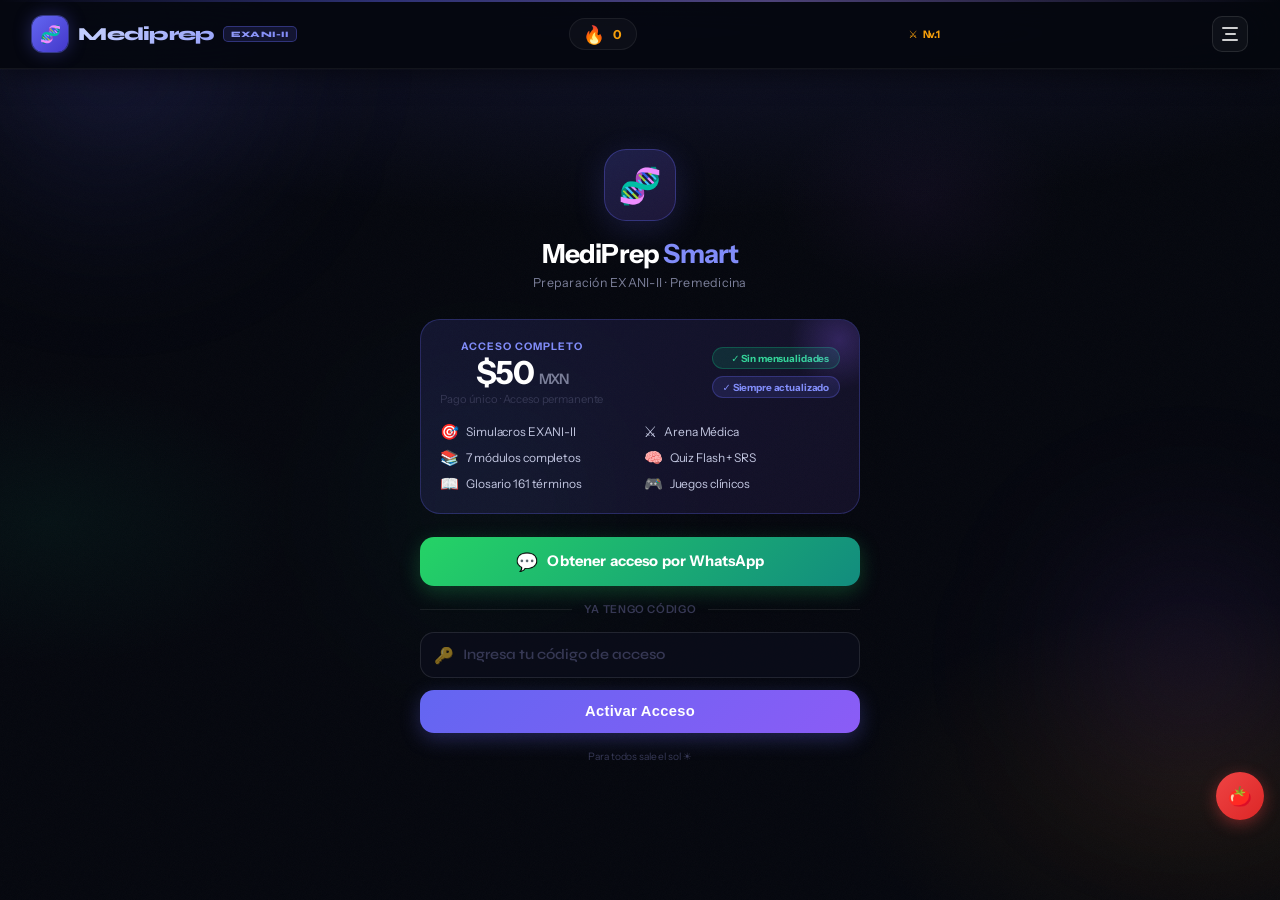
==== commit 5d941973: "Add files via upload" ====
--- a/index.html
+++ b/index.html
@@ -1518,6 +1518,301 @@
   padding: .85rem; text-align: center;
 }
 .acceso-img-box svg { max-width: 200px; }
+
+/* ══ ACCESO ÚNICO — Lobby + Book Viewer ════════════════════ */
+
+/* Lobby grid */
+.au-lobby {
+  display: flex; flex-direction: column; gap: .6rem;
+}
+.au-cat-card {
+  position: relative; overflow: hidden;
+  display: flex; align-items: center; gap: .9rem;
+  padding: .85rem .9rem; border-radius: 16px;
+  border: 1px solid var(--au-border, rgba(255,255,255,.1));
+  background: var(--au-bg, rgba(255,255,255,.04));
+  cursor: pointer;
+  transition: transform .22s cubic-bezier(.34,1.56,.64,1),
+              box-shadow .22s, border-color .18s, background .18s;
+  -webkit-tap-highlight-color: transparent;
+}
+.au-cat-card::before {
+  content: ''; position: absolute; left: 0; top: 0; bottom: 0;
+  width: 3px; border-radius: 3px 0 0 3px;
+  background: var(--au-accent, #fff);
+}
+.au-cat-card:hover { transform: translateX(4px); box-shadow: 4px 0 24px rgba(0,0,0,.25); }
+.au-cat-card:active { transform: scale(.97); }
+
+.au-cat-icon {
+  width: 46px; height: 46px; border-radius: 14px; flex-shrink: 0;
+  display: flex; align-items: center; justify-content: center; font-size: 1.4rem;
+  background: var(--au-bg); border: 1px solid var(--au-border);
+  transition: transform .28s cubic-bezier(.34,1.56,.64,1);
+}
+.au-cat-card:hover .au-cat-icon { transform: scale(1.1) rotate(-5deg); }
+
+.au-cat-body { flex: 1; min-width: 0; }
+.au-cat-title { font-size: .85rem; font-weight: 800; color: #fff; line-height: 1.2; }
+.au-cat-sub { font-size: .66rem; color: var(--text-dim); margin-top: .08rem; }
+.au-cat-pill {
+  font-size: .58rem; font-weight: 800; padding: .15rem .5rem;
+  border-radius: 20px; font-family: var(--font-d);
+  background: var(--au-bg); color: var(--au-accent);
+  border: 1px solid var(--au-border);
+}
+.au-cat-arrow { color: rgba(255,255,255,.2); font-size: 1rem; transition: color .18s, transform .22s; }
+.au-cat-card:hover .au-cat-arrow { color: var(--au-accent); transform: translateX(3px); }
+
+/* ── BOOK VIEWER ──────────────────────────────────────────── */
+.au-book-screen { display: none; }
+.au-book-screen.active-view { display: flex; flex-direction: column; }
+
+.au-book-header {
+  position: sticky; top: 0; z-index: 50;
+  background: rgba(5,7,14,.95);
+  backdrop-filter: blur(20px); -webkit-backdrop-filter: blur(20px);
+  border-bottom: 1px solid rgba(255,255,255,.07);
+  padding: .65rem .85rem;
+  display: flex; align-items: center; gap: .7rem;
+}
+.au-book-back {
+  width: 34px; height: 34px; border-radius: 10px; flex-shrink: 0;
+  display: flex; align-items: center; justify-content: center;
+  background: rgba(255,255,255,.06); border: 1px solid rgba(255,255,255,.1);
+  color: var(--text-2); font-size: 1rem; cursor: pointer;
+  transition: background .18s, color .18s;
+}
+.au-book-back:hover { background: rgba(251,191,36,.15); color: #fbbf24; }
+
+.au-book-title-wrap { flex: 1; min-width: 0; }
+.au-book-cat-name { font-size: .82rem; font-weight: 800; color: #fff; line-height: 1.2; white-space: nowrap; overflow: hidden; text-overflow: ellipsis; }
+.au-book-progress-text { font-size: .62rem; color: var(--text-dim); }
+
+.au-book-counter {
+  font-size: .72rem; font-weight: 800; font-family: var(--font-d);
+  padding: .25rem .65rem; border-radius: 20px;
+  background: rgba(251,191,36,.12); color: #fbbf24;
+  border: 1px solid rgba(251,191,36,.25); flex-shrink: 0;
+}
+
+/* Progress bar */
+.au-progress-bar {
+  height: 3px; background: rgba(255,255,255,.08);
+  transition: none;
+}
+.au-progress-fill {
+  height: 100%; background: linear-gradient(90deg, #fbbf24, #f59e0b);
+  border-radius: 0 2px 2px 0;
+  transition: width .4s cubic-bezier(.22,1,.36,1);
+}
+
+/* Page / card */
+.au-book-page {
+  flex: 1; padding: 1rem .85rem 6rem;
+  overflow-y: auto; -webkit-overflow-scrolling: touch;
+}
+
+.au-page-tema {
+  font-size: .6rem; font-weight: 800; letter-spacing: .1em; text-transform: uppercase;
+  color: rgba(251,191,36,.6); margin-bottom: .6rem;
+  display: flex; align-items: center; gap: .4rem;
+}
+.au-page-pregunta {
+  font-size: .95rem; font-weight: 700; color: #fff; line-height: 1.65;
+  margin-bottom: 1.2rem;
+}
+
+.au-opt {
+  display: flex; align-items: flex-start; gap: .7rem;
+  padding: .7rem .8rem; border-radius: 12px; margin-bottom: .5rem;
+  border: 1px solid rgba(255,255,255,.08);
+  background: rgba(255,255,255,.035);
+  cursor: pointer;
+  transition: background .18s, border-color .18s, transform .15s;
+}
+.au-opt:hover { background: rgba(255,255,255,.07); border-color: rgba(255,255,255,.15); transform: translateX(3px); }
+.au-opt.selected-correct {
+  background: rgba(34,197,94,.1); border-color: rgba(34,197,94,.35);
+  animation: correctBounce .4s cubic-bezier(.34,1.56,.64,1);
+}
+.au-opt.selected-wrong {
+  background: rgba(239,68,68,.1); border-color: rgba(239,68,68,.35);
+}
+.au-opt.reveal-correct { background: rgba(34,197,94,.07); border-color: rgba(34,197,94,.25); }
+.au-opt.disabled { pointer-events: none; }
+
+@keyframes correctBounce {
+  0%  { transform: scale(1); }
+  50% { transform: scale(1.03) translateX(5px); }
+  100%{ transform: scale(1); }
+}
+
+.au-opt-letter {
+  width: 26px; height: 26px; border-radius: 8px; flex-shrink: 0;
+  display: flex; align-items: center; justify-content: center;
+  font-size: .7rem; font-weight: 900; font-family: var(--font-d);
+  background: rgba(255,255,255,.07); border: 1px solid rgba(255,255,255,.12);
+  color: var(--text-2); transition: background .18s, color .18s;
+}
+.au-opt.selected-correct .au-opt-letter { background: rgba(34,197,94,.25); border-color: rgba(34,197,94,.5); color: #4ade80; }
+.au-opt.selected-wrong .au-opt-letter { background: rgba(239,68,68,.25); border-color: rgba(239,68,68,.5); color: #f87171; }
+.au-opt.reveal-correct .au-opt-letter { background: rgba(34,197,94,.15); border-color: rgba(34,197,94,.3); color: #86efac; }
+
+.au-opt-text { font-size: .82rem; color: var(--text-2); line-height: 1.5; flex: 1; }
+.au-opt-icon { font-size: 1rem; flex-shrink: 0; opacity: 0; transition: opacity .2s; }
+.au-opt.selected-correct .au-opt-icon,
+.au-opt.selected-wrong .au-opt-icon,
+.au-opt.reveal-correct .au-opt-icon { opacity: 1; }
+
+/* Explanation box */
+.au-explanation {
+  display: none; margin-top: .8rem;
+  background: rgba(251,191,36,.06); border: 1px solid rgba(251,191,36,.18);
+  border-radius: 12px; padding: .75rem .9rem;
+  animation: fadeSlideUp .3s ease;
+}
+.au-explanation.show { display: block; }
+@keyframes fadeSlideUp {
+  from { opacity: 0; transform: translateY(8px); }
+  to   { opacity: 1; transform: translateY(0); }
+}
+.au-explanation-label {
+  font-size: .6rem; font-weight: 800; letter-spacing: .08em; text-transform: uppercase;
+  color: #fbbf24; margin-bottom: .35rem;
+}
+.au-explanation-text { font-size: .78rem; color: var(--text-3); line-height: 1.6; }
+.au-source-tag {
+  font-size: .58rem; color: rgba(255,255,255,.25); margin-top: .4rem;
+  display: flex; align-items: center; gap: .3rem;
+}
+
+/* Nav buttons */
+.au-nav-bar {
+  position: fixed; bottom: 4.2rem; left: 0; right: 0;
+  display: flex; align-items: center; gap: .7rem;
+  padding: .6rem .85rem;
+  background: rgba(5,7,14,.92); backdrop-filter: blur(16px);
+  border-top: 1px solid rgba(255,255,255,.07);
+  z-index: 49;
+}
+.au-nav-btn {
+  flex: 1; padding: .72rem; border-radius: 12px; border: none; cursor: pointer;
+  font-size: .82rem; font-weight: 800; letter-spacing: .02em;
+  transition: transform .18s, box-shadow .18s, opacity .18s;
+  display: flex; align-items: center; justify-content: center; gap: .4rem;
+}
+.au-nav-btn:active { transform: scale(.96); }
+.au-nav-prev {
+  background: rgba(255,255,255,.07); color: var(--text-2);
+  border: 1px solid rgba(255,255,255,.1);
+}
+.au-nav-prev:hover { background: rgba(255,255,255,.12); }
+.au-nav-prev:disabled { opacity: .3; pointer-events: none; }
+.au-nav-next {
+  background: linear-gradient(135deg, #fbbf24, #f59e0b);
+  color: #000; box-shadow: 0 4px 16px rgba(251,191,36,.3);
+}
+.au-nav-next:hover { box-shadow: 0 6px 24px rgba(251,191,36,.45); }
+.au-nav-next:disabled { opacity: .4; pointer-events: none; }
+
+/* SVG diagram boxes */
+.au-diagram { margin-bottom: 1rem; border-radius: 12px; overflow: hidden; border: 1px solid rgba(251,191,36,.15); background: rgba(0,0,0,.3); padding: .85rem; text-align: center; }
+
+/* ══ ACCESO ÚNICO — hcard color variants ══════════════════════ */
+.hcard-cyan {
+  background:linear-gradient(148deg, rgba(6,182,212,0.2), rgba(8,145,178,0.14));
+  border:1.5px solid rgba(6,182,212,0.28);
+  box-shadow:0 4px 24px rgba(6,182,212,0.1), inset 0 1px 0 rgba(255,255,255,.06);
+}
+.hcard-cyan:hover { transform:translateY(-5px) scale(1.01); box-shadow:0 14px 40px rgba(6,182,212,0.2); border-color:rgba(6,182,212,.6); }
+.hcard-cyan .hcard-glow { background:radial-gradient(circle, rgba(6,182,212,0.4) 0%, transparent 70%); }
+.hcard-cyan .hcard-sub { color:#67e8f9; }
+.hcard-cyan .hcard-tag { background:rgba(6,182,212,0.2); color:#a5f3fc; }
+
+.hcard-rose {
+  background:linear-gradient(148deg, rgba(236,72,153,0.2), rgba(190,24,93,0.14));
+  border:1.5px solid rgba(236,72,153,0.28);
+  box-shadow:0 4px 24px rgba(236,72,153,0.1), inset 0 1px 0 rgba(255,255,255,.06);
+}
+.hcard-rose:hover { transform:translateY(-5px) scale(1.01); box-shadow:0 14px 40px rgba(236,72,153,0.2); border-color:rgba(236,72,153,.6); }
+.hcard-rose .hcard-glow { background:radial-gradient(circle, rgba(236,72,153,0.4) 0%, transparent 70%); }
+.hcard-rose .hcard-sub { color:#f9a8d4; }
+.hcard-rose .hcard-tag { background:rgba(236,72,153,0.2); color:#fbcfe8; }
+
+.hcard-emerald {
+  background:linear-gradient(148deg, rgba(16,185,129,0.2), rgba(6,148,106,0.14));
+  border:1.5px solid rgba(16,185,129,0.28);
+  box-shadow:0 4px 24px rgba(16,185,129,0.1), inset 0 1px 0 rgba(255,255,255,.06);
+}
+.hcard-emerald:hover { transform:translateY(-5px) scale(1.01); box-shadow:0 14px 40px rgba(16,185,129,0.2); border-color:rgba(16,185,129,.6); }
+.hcard-emerald .hcard-glow { background:radial-gradient(circle, rgba(16,185,129,0.4) 0%, transparent 70%); }
+.hcard-emerald .hcard-sub { color:#6ee7b7; }
+.hcard-emerald .hcard-tag { background:rgba(16,185,129,0.2); color:#a7f3d0; }
+
+.hcard-violet {
+  background:linear-gradient(148deg, rgba(139,92,246,0.2), rgba(109,40,217,0.14));
+  border:1.5px solid rgba(139,92,246,0.28);
+  box-shadow:0 4px 24px rgba(139,92,246,0.1), inset 0 1px 0 rgba(255,255,255,.06);
+}
+.hcard-violet:hover { transform:translateY(-5px) scale(1.01); box-shadow:0 14px 40px rgba(139,92,246,0.2); border-color:rgba(139,92,246,.6); }
+.hcard-violet .hcard-glow { background:radial-gradient(circle, rgba(139,92,246,0.4) 0%, transparent 70%); }
+.hcard-violet .hcard-sub { color:#c4b5fd; }
+.hcard-violet .hcard-tag { background:rgba(139,92,246,0.2); color:#ddd6fe; }
+
+/* Gold card — Posibles Preguntas */
+.hcard-gold {
+  background:linear-gradient(148deg, rgba(251,191,36,0.22), rgba(180,83,9,0.12));
+  border:1.5px solid rgba(251,191,36,0.35);
+  box-shadow:0 4px 24px rgba(251,191,36,0.18), inset 0 1px 0 rgba(255,255,255,.06);
+  animation:float-glow 3s ease-in-out infinite;
+}
+.hcard-gold:hover { transform:translateY(-5px) scale(1.01); box-shadow:0 14px 40px rgba(251,191,36,0.35); border-color:rgba(251,191,36,.7); }
+.hcard-gold .hcard-glow { background:radial-gradient(circle, rgba(251,191,36,0.5) 0%, transparent 70%); }
+.hcard-gold .hcard-sub { color:#fde68a; }
+.hcard-gold .hcard-tag { background:rgba(251,191,36,0.2); color:#fef08a; }
+.hcard-gold .hcard-title { background:linear-gradient(135deg,#fbbf24,#fde68a); -webkit-background-clip:text; -webkit-text-fill-color:transparent; background-clip:text; }
+
+/* gold shimmer */
+.hcard-gold::after {
+  content:''; position:absolute; inset:0;
+  background:linear-gradient(105deg, transparent 35%, rgba(251,191,36,.07) 50%, transparent 65%);
+  background-size:200% 100%;
+  animation:shimmer 3s linear infinite;
+  pointer-events:none;
+}
+
+/* au lobby 2-col grid */
+.au-lobby-grid {
+  display:grid; grid-template-columns:1fr 1fr; gap:.6rem; margin-bottom:.8rem;
+}
+/* posibles-preguntas full width */
+.au-lobby-full { grid-column: 1 / -1; }
+
+/* ══ BOOK VIEWER — inline nav (no fixed) ════════════════════════ */
+.au-page-nav {
+  display:flex; gap:.65rem; margin-top:1.2rem; padding-bottom:4rem;
+}
+.au-page-nav-btn {
+  flex:1; padding:.72rem; border-radius:12px; border:none; cursor:pointer;
+  font-size:.82rem; font-weight:800;
+  display:flex; align-items:center; justify-content:center; gap:.4rem;
+  transition:transform .18s, box-shadow .18s, opacity .18s;
+  -webkit-tap-highlight-color:transparent;
+}
+.au-page-nav-btn:active { transform:scale(.96); }
+.au-page-nav-prev {
+  background:rgba(255,255,255,.07); color:var(--text-2);
+  border:1px solid rgba(255,255,255,.1);
+}
+.au-page-nav-prev:hover { background:rgba(255,255,255,.12); }
+.au-page-nav-prev:disabled { opacity:.3; pointer-events:none; }
+.au-page-nav-next {
+  background:linear-gradient(135deg,#fbbf24,#f59e0b);
+  color:#000; box-shadow:0 4px 16px rgba(251,191,36,.3);
+}
+.au-page-nav-next:hover { box-shadow:0 6px 24px rgba(251,191,36,.45); }
+.au-page-nav-next:disabled { opacity:.4; pointer-events:none; }
 </style>
 </head>
 <body>
@@ -2252,204 +2547,109 @@
         <!-- ACCESO ÚNICO — Guía manual exclusiva                   -->
         <!-- ═══════════════════════════════════════════════════════ -->
         <div id="accesoUnicoScreen" class="screen">
-            <div class="container" style="padding-bottom:5rem;">
-
-                <!-- HEADER -->
-                <div class="acceso-screen-header" style="margin:-1rem -.85rem 0;border-radius:0 0 20px 20px;margin-bottom:1.2rem;">
-                    <button onclick="goHome()" style="position:absolute;left:1rem;top:1.1rem;background:rgba(251,191,36,.1);border:1px solid rgba(251,191,36,.25);color:#fbbf24;border-radius:10px;padding:.4rem .75rem;font-size:.78rem;font-weight:700;cursor:pointer;">← Inicio</button>
-                    <div style="font-size:2rem;margin-bottom:.4rem;filter:drop-shadow(0 0 16px rgba(251,191,36,.6));">👑</div>
-                    <div style="font-size:1.25rem;font-weight:900;letter-spacing:-.02em;background:linear-gradient(135deg,#fbbf24,#fde68a,#f59e0b);-webkit-background-clip:text;-webkit-text-fill-color:transparent;background-clip:text;">Acceso Único</div>
-                    <div style="font-size:.7rem;color:rgba(251,191,36,.5);margin-top:.2rem;font-weight:600;">Guía manual exclusiva · Preguntas reales</div>
-                </div>
-
-                <!-- STATS ROW -->
-                <div style="display:grid;grid-template-columns:1fr 1fr 1fr;gap:.6rem;margin-bottom:1.2rem;">
-                    <div style="background:rgba(251,191,36,.08);border:1px solid rgba(251,191,36,.18);border-radius:14px;padding:.7rem .5rem;text-align:center;">
-                        <div style="font-size:1.3rem;font-weight:900;color:#fbbf24;font-family:var(--font-d);">34+</div>
-                        <div style="font-size:.6rem;color:rgba(255,255,255,.4);font-weight:700;letter-spacing:.05em;text-transform:uppercase;margin-top:.1rem;">Preguntas</div>
-                    </div>
-                    <div style="background:rgba(34,197,94,.08);border:1px solid rgba(34,197,94,.18);border-radius:14px;padding:.7rem .5rem;text-align:center;">
-                        <div style="font-size:1.3rem;font-weight:900;color:#4ade80;font-family:var(--font-d);">100%</div>
-                        <div style="font-size:.6rem;color:rgba(255,255,255,.4);font-weight:700;letter-spacing:.05em;text-transform:uppercase;margin-top:.1rem;">Respondidas</div>
-                    </div>
-                    <div style="background:rgba(99,102,241,.08);border:1px solid rgba(99,102,241,.18);border-radius:14px;padding:.7rem .5rem;text-align:center;">
-                        <div style="font-size:1.3rem;font-weight:900;color:#818cf8;font-family:var(--font-d);">UAEH</div>
-                        <div style="font-size:.6rem;color:rgba(255,255,255,.4);font-weight:700;letter-spacing:.05em;text-transform:uppercase;margin-top:.1rem;">Fuente</div>
-                    </div>
-                </div>
-
-                <!-- ─── BLOQUE 1: ANATOMÍA / SISTEMAS ────────────────── -->
-                <div class="acceso-section-label">Anatomía y Sistemas</div>
-
-                <!-- Q122 -->
-                <div class="acceso-q-card">
-                    <div class="acceso-q-number">📋 PREGUNTA 122</div>
-                    <div class="acceso-q-text">Relacione las capas de la piel con su representación.<br><span style="font-size:.72rem;color:var(--text-3);">Capa: 1. Dermis &nbsp; 2. Epidermis &nbsp; 3. Hipodermis</span></div>
-
-                    <!-- Skin layers diagram -->
-                    <div class="acceso-img-box">
-                        <div style="font-size:.65rem;font-weight:800;color:rgba(251,191,36,.7);letter-spacing:.06em;text-transform:uppercase;margin-bottom:.65rem;">Representación</div>
-                        <svg viewBox="0 0 220 200" xmlns="http://www.w3.org/2000/svg" style="width:100%;max-width:240px;">
-                            <!-- LAYER A: Epidermis -->
-                            <rect x="30" y="10" width="175" height="52" rx="4" fill="#8ab4a0" opacity=".85"/>
-                            <path d="M30 28 Q40 22 50 28 Q60 34 70 28 Q80 22 90 28 Q100 34 110 28 Q120 22 130 28 Q140 34 150 28 Q160 22 170 28 Q180 34 190 28 Q200 22 205 28" stroke="#6a9a82" stroke-width="1" fill="none" opacity=".6"/>
-                            <path d="M30 38 Q40 32 50 38 Q60 44 70 38 Q80 32 90 38 Q100 44 110 38 Q120 32 130 38 Q140 44 150 38 Q160 32 170 38 Q180 44 190 38 Q200 32 205 38" stroke="#6a9a82" stroke-width="1" fill="none" opacity=".5"/>
-                            <line x1="88"  y1="10" x2="86"  y2="-2" stroke="#3a2a1a" stroke-width="2.5" stroke-linecap="round"/>
-                            <line x1="118" y1="10" x2="116" y2="-2" stroke="#3a2a1a" stroke-width="2.5" stroke-linecap="round"/>
-                            <line x1="150" y1="10" x2="148" y2="-2" stroke="#3a2a1a" stroke-width="2.5" stroke-linecap="round"/>
-                            <text x="8" y="40" font-size="12" font-weight="700" fill="rgba(255,255,255,.9)" font-family="monospace">a)</text>
-                            <!-- LAYER B: Dermis -->
-                            <rect x="30" y="62" width="175" height="62" rx="2" fill="#7a9e8c" opacity=".75"/>
-                            <path d="M30 72 Q55 66 80 72 Q105 78 130 72 Q155 66 180 72 Q200 75 205 72" stroke="#5a8070" stroke-width="1.2" fill="none" opacity=".7"/>
-                            <path d="M30 84 Q55 78 80 84 Q105 90 130 84 Q155 78 180 84 Q200 87 205 84" stroke="#5a8070" stroke-width="1.2" fill="none" opacity=".6"/>
-                            <path d="M30 96 Q55 90 80 96 Q105 102 130 96 Q155 90 180 96 Q200 99 205 96" stroke="#5a8070" stroke-width="1.2" fill="none" opacity=".55"/>
-                            <path d="M30 108 Q55 102 80 108 Q105 114 130 108 Q155 102 180 108 Q200 111 205 108" stroke="#5a8070" stroke-width="1.2" fill="none" opacity=".5"/>
-                            <ellipse cx="119" cy="110" rx="7" ry="5" fill="#3a2818" opacity=".8"/>
-                            <line x1="119" y1="62" x2="119" y2="105" stroke="#3a2818" stroke-width="2.5"/>
-                            <text x="8" y="98" font-size="12" font-weight="700" fill="rgba(255,255,255,.9)" font-family="monospace">b)</text>
-                            <!-- LAYER C: Hipodermis -->
-                            <rect x="30" y="124" width="175" height="58" rx="2" fill="#b0a870" opacity=".6"/>
-                            <ellipse cx="55"  cy="148" rx="14" ry="10" fill="rgba(255,255,255,.12)" stroke="rgba(255,255,255,.25)" stroke-width=".8"/>
-                            <ellipse cx="82"  cy="144" rx="13" ry="9"  fill="rgba(255,255,255,.12)" stroke="rgba(255,255,255,.25)" stroke-width=".8"/>
-                            <ellipse cx="110" cy="150" rx="14" ry="10" fill="rgba(255,255,255,.12)" stroke="rgba(255,255,255,.25)" stroke-width=".8"/>
-                            <ellipse cx="138" cy="144" rx="12" ry="9"  fill="rgba(255,255,255,.12)" stroke="rgba(255,255,255,.25)" stroke-width=".8"/>
-                            <ellipse cx="164" cy="148" rx="13" ry="9"  fill="rgba(255,255,255,.12)" stroke="rgba(255,255,255,.25)" stroke-width=".8"/>
-                            <ellipse cx="68"  cy="164" rx="11" ry="7"  fill="rgba(255,255,255,.08)" stroke="rgba(255,255,255,.18)" stroke-width=".8"/>
-                            <ellipse cx="96"  cy="167" rx="13" ry="7"  fill="rgba(255,255,255,.08)" stroke="rgba(255,255,255,.18)" stroke-width=".8"/>
-                            <ellipse cx="124" cy="164" rx="11" ry="7"  fill="rgba(255,255,255,.08)" stroke="rgba(255,255,255,.18)" stroke-width=".8"/>
-                            <ellipse cx="151" cy="162" rx="12" ry="7"  fill="rgba(255,255,255,.08)" stroke="rgba(255,255,255,.18)" stroke-width=".8"/>
-                            <text x="8" y="158" font-size="12" font-weight="700" fill="rgba(255,255,255,.9)" font-family="monospace">c)</text>
-                            <!-- dividers -->
-                            <line x1="30" y1="62"  x2="205" y2="62"  stroke="rgba(255,255,255,.35)" stroke-width=".8"/>
-                            <line x1="30" y1="124" x2="205" y2="124" stroke="rgba(255,255,255,.35)" stroke-width=".8"/>
-                        </svg>
-                        <div style="display:flex;justify-content:center;gap:1rem;margin-top:.55rem;font-size:.62rem;color:rgba(255,255,255,.4);">
-                            <span>a) Epidermis</span><span>b) Dermis</span><span>c) Hipodermis</span>
-                        </div>
-                    </div>
-
-                    <div class="acceso-q-options">
-                        <div class="acceso-opt wrong"><span class="acceso-opt-letter">A</span> 1a, 2c, 3b</div>
-                        <div class="acceso-opt correct"><span class="acceso-opt-letter">B</span> 1b, 2a, 3c <span class="acceso-check">✅</span></div>
-                        <div class="acceso-opt wrong"><span class="acceso-opt-letter">C</span> 1c, 2a, 3b</div>
-                    </div>
-                </div>
-
-                <!-- Q123 -->
-                <div class="acceso-q-card">
-                    <div class="acceso-q-number">📋 PREGUNTA 123</div>
-                    <div class="acceso-q-text">Identifique el hueso largo situado en la parte medial del antebrazo.</div>
-                    <div class="acceso-q-options">
-                        <div class="acceso-opt wrong"><span class="acceso-opt-letter">A</span> Radio</div>
-                        <div class="acceso-opt correct"><span class="acceso-opt-letter">B</span> Cúbito <span class="acceso-check">✅</span></div>
-                        <div class="acceso-opt wrong"><span class="acceso-opt-letter">C</span> Húmero</div>
-                    </div>
-                </div>
-
-                <!-- Q124 -->
-                <div class="acceso-q-card">
-                    <div class="acceso-q-number">📋 PREGUNTA 124</div>
-                    <div class="acceso-q-text">¿Cuál es el vaso sanguíneo que se encarga de transportar la sangre oxigenada desde el corazón hacia el cuerpo?</div>
-                    <div class="acceso-q-options">
-                        <div class="acceso-opt wrong"><span class="acceso-opt-letter">A</span> Capilar</div>
-                        <div class="acceso-opt wrong"><span class="acceso-opt-letter">B</span> Vena</div>
-                        <div class="acceso-opt correct"><span class="acceso-opt-letter">C</span> Arteria <span class="acceso-check">✅</span></div>
-                    </div>
-                </div>
-
-                <!-- Q125 -->
-                <div class="acceso-q-card">
-                    <div class="acceso-q-number">📋 PREGUNTA 125</div>
-                    <div class="acceso-q-text">¿Qué función le corresponde al intestino delgado?</div>
-                    <div class="acceso-q-options">
-                        <div class="acceso-opt wrong"><span class="acceso-opt-letter">A</span> Almacenamiento de bilis</div>
-                        <div class="acceso-opt wrong"><span class="acceso-opt-letter">B</span> Producción de glucagón</div>
-                        <div class="acceso-opt correct"><span class="acceso-opt-letter">C</span> Digestión de proteínas <span class="acceso-check">✅</span></div>
-                    </div>
-                </div>
-
-                <!-- ─── BLOQUE 2: FARMACOLOGÍA ─────────────────────────── -->
-                <div class="acceso-section-label">Farmacología</div>
-
-                <!-- Q151 -->
-                <div class="acceso-q-card">
-                    <div class="acceso-q-number">📋 PREGUNTA 151</div>
-                    <div class="acceso-q-text">Son los medicamentos utilizados para tratar los síntomas de las alergias.</div>
-                    <div class="acceso-q-options">
-                        <div class="acceso-opt wrong"><span class="acceso-opt-letter">A</span> Antiespasmódicos</div>
-                        <div class="acceso-opt correct"><span class="acceso-opt-letter">B</span> Antihistamínicos <span class="acceso-check">✅</span></div>
-                        <div class="acceso-opt wrong"><span class="acceso-opt-letter">C</span> Analgésicos</div>
-                    </div>
-                </div>
-
-                <!-- Q152 -->
-                <div class="acceso-q-card">
-                    <div class="acceso-q-number">📋 PREGUNTA 152</div>
-                    <div class="acceso-q-text">Se desea dar un fármaco a un paciente que presenta colitis ulcerosa. ¿Cuál es la vía contraindicada?</div>
-                    <div class="acceso-q-options">
-                        <div class="acceso-opt wrong"><span class="acceso-opt-letter">A</span> Intravenosa</div>
-                        <div class="acceso-opt correct"><span class="acceso-opt-letter">B</span> Rectal <span class="acceso-check">✅</span></div>
-                        <div class="acceso-opt wrong"><span class="acceso-opt-letter">C</span> Tópica</div>
-                    </div>
-                </div>
-
-                <!-- Q153 -->
-                <div class="acceso-q-card">
-                    <div class="acceso-q-number">📋 PREGUNTA 153</div>
-                    <div class="acceso-q-text">¿Cuál es un ejemplo del objeto de estudio que corresponde a la farmacocinética?</div>
-                    <div class="acceso-q-options">
-                        <div class="acceso-opt wrong"><span class="acceso-opt-letter">A</span> Efectos secundarios de los antivirales</div>
-                        <div class="acceso-opt correct"><span class="acceso-opt-letter">B</span> Excreción del paracetamol por vía renal <span class="acceso-check">✅</span></div>
-                        <div class="acceso-opt wrong"><span class="acceso-opt-letter">C</span> Modificación de canales iónicos por antidepresivos</div>
-                    </div>
-                </div>
-
-                <!-- Q154 -->
-                <div class="acceso-q-card">
-                    <div class="acceso-q-number">📋 PREGUNTA 154</div>
-                    <div class="acceso-q-text">¿Qué tipo de solución representa el esquema en el medio extracelular?</div>
-                    <!-- SVG osmosis diagram -->
-                    <div class="acceso-img-box">
-                        <svg viewBox="0 0 160 120" xmlns="http://www.w3.org/2000/svg" style="width:160px;height:120px;">
-                            <rect width="160" height="120" rx="8" fill="rgba(0,0,0,0)"/>
-                            <!-- outer dots (extracelular - fewer) -->
-                            <circle cx="18" cy="20" r="4" fill="rgba(251,191,36,.7)"/>
-                            <circle cx="140" cy="18" r="4" fill="rgba(251,191,36,.7)"/>
-                            <circle cx="8"  cy="70" r="4" fill="rgba(251,191,36,.7)"/>
-                            <circle cx="150" cy="75" r="4" fill="rgba(251,191,36,.7)"/>
-                            <circle cx="30" cy="105" r="4" fill="rgba(251,191,36,.7)"/>
-                            <circle cx="130" cy="102" r="4" fill="rgba(251,191,36,.7)"/>
-                            <circle cx="75" cy="10" r="4" fill="rgba(251,191,36,.7)"/>
-                            <circle cx="155" cy="45" r="4" fill="rgba(251,191,36,.7)"/>
-                            <!-- cell circle -->
-                            <circle cx="80" cy="62" r="38" fill="rgba(99,102,241,.08)" stroke="rgba(99,102,241,.5)" stroke-width="1.5"/>
-                            <!-- inner dots (intracelular - more) -->
-                            <circle cx="68" cy="52" r="4" fill="rgba(99,102,241,.9)"/>
-                            <circle cx="90" cy="48" r="4" fill="rgba(99,102,241,.9)"/>
-                            <circle cx="62" cy="68" r="4" fill="rgba(99,102,241,.9)"/>
-                            <circle cx="82" cy="72" r="4" fill="rgba(99,102,241,.9)"/>
-                            <circle cx="96" cy="66" r="4" fill="rgba(99,102,241,.9)"/>
-                            <circle cx="74" cy="82" r="4" fill="rgba(99,102,241,.9)"/>
-                            <circle cx="88" cy="58" r="4" fill="rgba(99,102,241,.9)"/>
-                        </svg>
-                        <div style="font-size:.62rem;color:rgba(255,255,255,.35);margin-top:.3rem;">🟡 Extracelular &nbsp;&nbsp; 🔵 Intracelular</div>
-                    </div>
-                    <div class="acceso-q-options">
-                        <div class="acceso-opt wrong"><span class="acceso-opt-letter">A</span> Hipertónica</div>
-                        <div class="acceso-opt wrong"><span class="acceso-opt-letter">B</span> Hipotónica</div>
-                        <div class="acceso-opt correct"><span class="acceso-opt-letter">C</span> Isotónica <span class="acceso-check">✅</span></div>
-                    </div>
-                </div>
-
-                <!-- ─── COMING SOON ─────────────────────────────────────── -->
-                <div style="text-align:center;padding:1.5rem .5rem;border:1px dashed rgba(251,191,36,.2);border-radius:16px;background:rgba(251,191,36,.03);margin-top:.5rem;">
-                    <div style="font-size:1.6rem;margin-bottom:.5rem;">🔒</div>
-                    <div style="font-size:.82rem;font-weight:700;color:rgba(251,191,36,.6);margin-bottom:.3rem;">Más preguntas próximamente</div>
-                    <div style="font-size:.7rem;color:var(--text-dim);">Esta sección se actualiza manualmente con preguntas reales de examen</div>
-                </div>
-
-            </div>
-        </div>
+
+        <!-- ══ LOBBY VIEW ══════════════════════════════════════════ -->
+        <div id="auLobbyView">
+        <!-- back to home -->
+        <div style="display:flex;align-items:center;padding:.55rem .85rem;background:rgba(0,0,0,.3);border-bottom:1px solid rgba(255,255,255,.05);">
+            <button onclick="goHome()" style="display:flex;align-items:center;gap:.4rem;background:rgba(251,191,36,.1);border:1px solid rgba(251,191,36,.25);color:#fbbf24;border-radius:10px;padding:.35rem .8rem;font-size:.72rem;font-weight:700;cursor:pointer;">
+                ← Inicio
+            </button>
+            <div style="flex:1;text-align:center;font-size:.62rem;font-weight:800;letter-spacing:.08em;text-transform:uppercase;color:rgba(251,191,36,.4);">ACCESO ÚNICO</div>
+            <div style="width:60px;"></div>
+        </div>
+
+            <!-- HERO HEADER -->
+            <div style="position:relative;overflow:hidden;background:linear-gradient(160deg,#0d0900 0%,#1a0e00 50%,#0a0a0a 100%);padding:2rem .85rem 1.5rem;text-align:center;border-bottom:1px solid rgba(251,191,36,.15);">
+                <!-- top gold line -->
+                <div style="position:absolute;top:0;left:0;right:0;height:2px;background:linear-gradient(90deg,transparent,#fbbf24,#fde68a,#fbbf24,transparent);"></div>
+                <!-- shimmer bg -->
+                <div style="position:absolute;inset:0;background:linear-gradient(105deg,transparent 35%,rgba(251,191,36,.04) 50%,transparent 65%);background-size:200% 100%;animation:shimmer 4s linear infinite;pointer-events:none;"></div>
+                <div style="font-size:3rem;margin-bottom:.5rem;filter:drop-shadow(0 0 20px rgba(251,191,36,.5));animation:pulse-ring 3s ease-in-out infinite;">👑</div>
+                <div style="font-size:1.5rem;font-weight:900;letter-spacing:-.03em;background:linear-gradient(135deg,#fbbf24 0%,#fde68a 50%,#f59e0b 100%);-webkit-background-clip:text;-webkit-text-fill-color:transparent;background-clip:text;margin-bottom:.3rem;">Acceso Único</div>
+                <div style="font-size:.75rem;color:rgba(251,191,36,.5);font-weight:600;margin-bottom:1rem;">Guía manual exclusiva · Preguntas reales con respuesta</div>
+                <!-- stats row -->
+                <div style="display:grid;grid-template-columns:repeat(3,1fr);gap:.5rem;max-width:340px;margin:0 auto;">
+                    <div style="background:rgba(251,191,36,.08);border:1px solid rgba(251,191,36,.2);border-radius:12px;padding:.6rem .4rem;text-align:center;">
+                        <div id="auTotalCount" style="font-size:1.2rem;font-weight:900;color:#fbbf24;font-family:var(--font-d);">20</div>
+                        <div style="font-size:.58rem;color:rgba(255,255,255,.4);font-weight:700;text-transform:uppercase;letter-spacing:.04em;">Preguntas</div>
+                    </div>
+                    <div style="background:rgba(34,197,94,.08);border:1px solid rgba(34,197,94,.2);border-radius:12px;padding:.6rem .4rem;text-align:center;">
+                        <div style="font-size:1.2rem;font-weight:900;color:#4ade80;font-family:var(--font-d);">4</div>
+                        <div style="font-size:.58rem;color:rgba(255,255,255,.4);font-weight:700;text-transform:uppercase;letter-spacing:.04em;">Subáreas</div>
+                    </div>
+                    <div style="background:rgba(99,102,241,.08);border:1px solid rgba(99,102,241,.2);border-radius:12px;padding:.6rem .4rem;text-align:center;">
+                        <div style="font-size:1.2rem;font-weight:900;color:#818cf8;font-family:var(--font-d);">UAEH</div>
+                        <div style="font-size:.58rem;color:rgba(255,255,255,.4);font-weight:700;text-transform:uppercase;letter-spacing:.04em;">Fuente</div>
+                    </div>
+                </div>
+            </div>
+
+            <!-- LOBBY CONTENT -->
+            <div style="padding:.85rem .85rem 6rem;">
+                <div style="font-size:.6rem;font-weight:900;letter-spacing:.12em;text-transform:uppercase;color:rgba(251,191,36,.55);padding:.5rem 0 .8rem;display:flex;align-items:center;gap:.5rem;">
+                    <span style="flex:1;height:1px;background:linear-gradient(90deg,rgba(251,191,36,.2),transparent);"></span>
+                    ELIGE UNA SUBÁREA
+                    <span style="flex:1;height:1px;background:linear-gradient(90deg,transparent,rgba(251,191,36,.2));"></span>
+                </div>
+
+                <div class="au-lobby" id="auLobbyGrid">
+                    <!-- rendered by JS -->
+                </div>
+
+                <!-- CENEVAL note -->
+                <div style="margin-top:1rem;background:rgba(99,102,241,.06);border:1px solid rgba(99,102,241,.15);border-radius:14px;padding:.85rem 1rem;display:flex;gap:.7rem;align-items:flex-start;">
+                    <span style="font-size:1.1rem;flex-shrink:0;">📋</span>
+                    <div>
+                        <div style="font-size:.72rem;font-weight:800;color:#818cf8;margin-bottom:.2rem;">Basado en el temario CENEVAL 2025</div>
+                        <div style="font-size:.68rem;color:var(--text-dim);line-height:1.6;">Las preguntas cubren las 4 subáreas oficiales del módulo Premedicina del EXANI-II: Salud Pública, Anatomía, Biología Celular y Bioquímica/Farmacología.</div>
+                    </div>
+                </div>
+            </div>
+        </div>
+
+        <!-- ══ BOOK VIEWER ═══════════════════════════════════════════ -->
+        <div id="auBookView" style="display:none;flex-direction:column;min-height:100vh;">
+
+            <!-- sticky header -->
+            <div class="au-book-header">
+                <div class="au-book-back" onclick="auBackToLobby()">←</div>
+                <div class="au-book-title-wrap">
+                    <div class="au-book-cat-name" id="auBookCatName">Subárea</div>
+                    <div class="au-book-progress-text" id="auBookProgressText">Pregunta 1 de 5</div>
+                </div>
+                <div class="au-book-counter" id="auBookCounter">1/5</div>
+            </div>
+
+            <!-- progress bar -->
+            <div class="au-progress-bar">
+                <div class="au-progress-fill" id="auProgressFill" style="width:0%"></div>
+            </div>
+
+            <!-- page content -->
+            <div class="au-book-page" id="auBookPage">
+                <!-- rendered by JS per question -->
+            </div>
+
+
+        </div>
+
+        <!-- ══ RESULTS VIEW ══════════════════════════════════════════ -->
+        <div id="auResultsView" style="display:none;padding:2rem .85rem 6rem;text-align:center;">
+            <div style="font-size:3.5rem;margin-bottom:1rem;">🏆</div>
+            <div style="font-size:1.3rem;font-weight:900;color:#fbbf24;margin-bottom:.4rem;">¡Sección completada!</div>
+            <div style="font-size:.8rem;color:var(--text-dim);margin-bottom:1.5rem;" id="auResultsSubtitle"></div>
+            <div style="background:rgba(251,191,36,.08);border:1px solid rgba(251,191,36,.2);border-radius:18px;padding:1.2rem;margin-bottom:1.5rem;">
+                <div style="display:grid;grid-template-columns:1fr 1fr;gap:.8rem;">
+                    <div><div style="font-size:1.6rem;font-weight:900;color:#4ade80;" id="auResCorrect">0</div><div style="font-size:.62rem;color:rgba(255,255,255,.4);text-transform:uppercase;letter-spacing:.06em;">Correctas</div></div>
+                    <div><div style="font-size:1.6rem;font-weight:900;color:#f87171;" id="auResWrong">0</div><div style="font-size:.62rem;color:rgba(255,255,255,.4);text-transform:uppercase;letter-spacing:.06em;">Incorrectas</div></div>
+                </div>
+            </div>
+            <button onclick="auBackToLobby()" style="width:100%;padding:.85rem;border-radius:14px;background:linear-gradient(135deg,#fbbf24,#f59e0b);color:#000;font-size:.9rem;font-weight:800;border:none;cursor:pointer;margin-bottom:.7rem;">Volver al menú</button>
+            <button onclick="auRestartCategory()" style="width:100%;padding:.85rem;border-radius:14px;background:rgba(255,255,255,.06);color:var(--text-2);font-size:.9rem;font-weight:700;border:1px solid rgba(255,255,255,.1);cursor:pointer;">Reintentar subárea</button>
+        </div>
+
+    </div>
 
         <div id="repasoIncorrectasScreen" class="screen">
             <div class="page-header" style="margin-bottom:1.5rem;">
@@ -4047,6 +4247,8 @@
     }
     </script>
 
+    <script src="preguntas-acceso-unico.js"></script>
+    <script src="acceso-unico.js"></script>
     <script src="batalla.js"></script>
 
 </body>
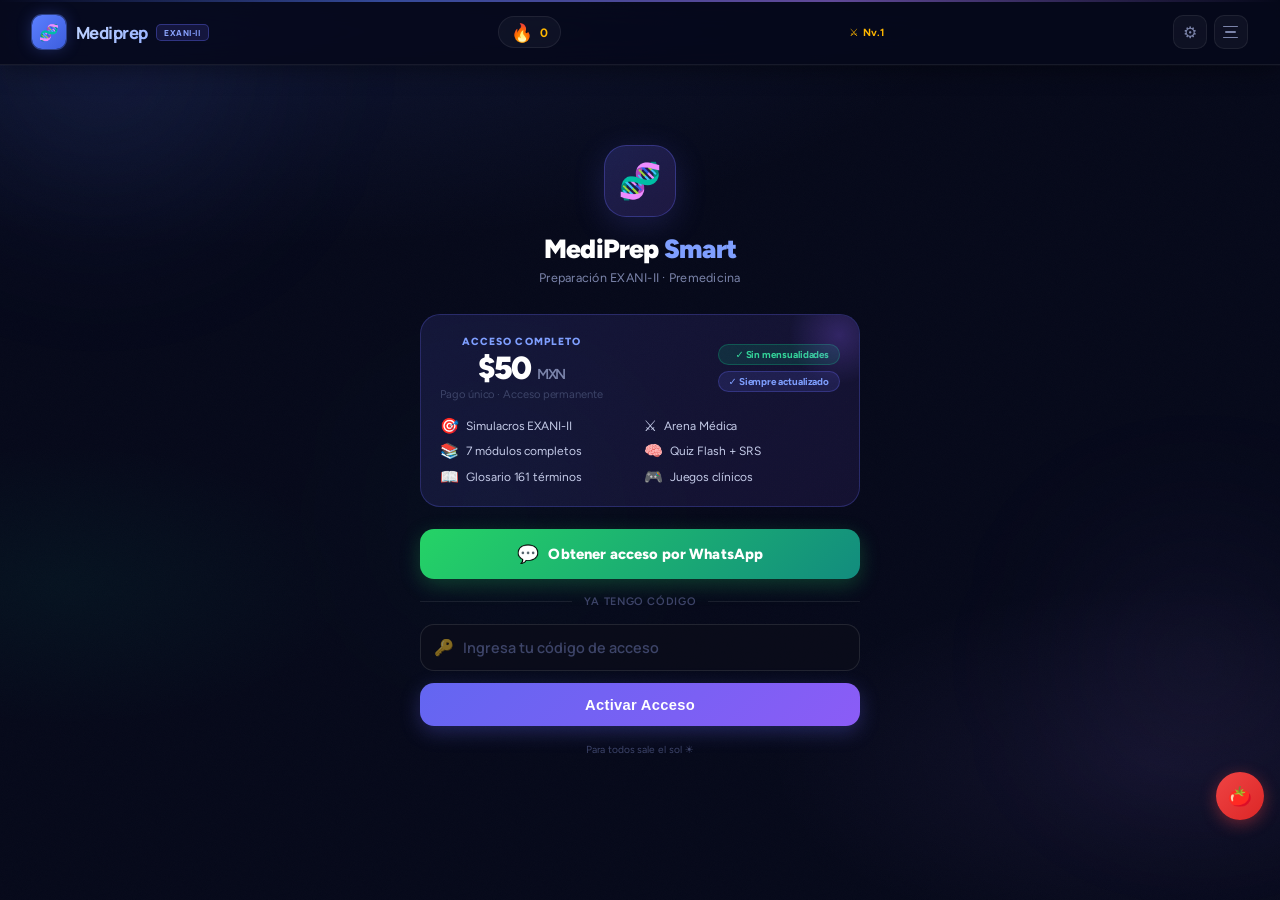
==== commit 311b9a50: "Add files via upload" ====
--- a/index.html
+++ b/index.html
@@ -1,5 +1,5 @@
 <!DOCTYPE html>
-<html lang="es">
+<html lang="es" data-theme="dark">
 <head>
     <meta charset="UTF-8">
     <meta name="viewport" content="width=device-width, initial-scale=1.0, minimum-scale=1.0, maximum-scale=1.0, user-scalable=no, viewport-fit=cover">
@@ -10,72 +10,127 @@
     <link rel="manifest" href="manifest.json">
     <link rel="preconnect" href="https://fonts.googleapis.com">
     <link rel="preconnect" href="https://fonts.gstatic.com" crossorigin>
-    <link href="https://fonts.googleapis.com/css2?family=Syne:wght@700;800&family=Instrument+Sans:ital,wght@0,400;0,500;0,600;0,700&family=JetBrains+Mono:wght@400;600&display=swap" rel="stylesheet">
-    <title>MediPrep Smart - EXANI-II</title>
+    <link href="https://fonts.googleapis.com/css2?family=Figtree:wght@400;500;600;700;800;900&family=Manrope:wght@500;600;700;800;900&family=JetBrains+Mono:wght@400;600&display=swap" rel="stylesheet">
+    <title>MediPrep Smart · EXANI-II</title>
     <style>
-/* ═══════════════════════════════════════════════════════════════
-   MEDIPREP SMART v3.0 — "Obsidian Medical OS"
-   Fonts: Syne · Instrument Sans · JetBrains Mono
-   Palette: Obsidian · Indigo · Gold · Emerald · Violet
-═══════════════════════════════════════════════════════════════ */
+/* ════════════════════════════════════════════════════════════════
+   MEDIPREP SMART v4.0 — "Modern Medical Pro"
+   Fonts: Manrope (display) · Figtree (body) · JetBrains Mono
+   Themes: Dark (default) + Light toggle
+   ©2025 MediPrep Smart
+════════════════════════════════════════════════════════════════ */
 :root {
-  --bg:           #05070e;
-  --bg-1:         #080b16;
-  --surface:      rgba(10,13,24,0.96);
-  --card:         rgba(11,15,28,0.9);
-  --glass:        rgba(255,255,255,0.03);
-  --glass-hover:  rgba(255,255,255,0.055);
-  --border:       rgba(255,255,255,0.065);
-  --border-mid:   rgba(255,255,255,0.11);
-  --border-hi:    rgba(255,255,255,0.18);
-
-  --indigo:       #6366f1;
-  --indigo-l:     #818cf8;
-  --indigo-d:     #4338ca;
-  --indigo-glow:  rgba(99,102,241,0.28);
-  --indigo-bg:    rgba(99,102,241,0.09);
-
-  --gold:         #f59e0b;
-  --gold-l:       #fcd34d;
-  --gold-glow:    rgba(245,158,11,0.28);
-  --gold-bg:      rgba(245,158,11,0.09);
-
-  --emerald:      #10b981;
-  --emerald-l:    #34d399;
-  --emerald-glow: rgba(16,185,129,0.25);
-  --emerald-bg:   rgba(16,185,129,0.09);
-
-  --rose:         #f43f5e;
-  --rose-glow:    rgba(244,63,94,0.25);
-  --rose-bg:      rgba(244,63,94,0.09);
-
-  --violet:       #a78bfa;
-  --sky:          #38bdf8;
-  --teal:         #14b8a6;
-
-  --text:         #eef0ff;
-  --text-2:       #c2c6e0;
-  --text-3:       #7b7f99;
-  --text-dim:     #363854;
-
-  --font:         'Instrument Sans', system-ui, sans-serif;
-  --font-d:       'Syne', system-ui, sans-serif;
+  /* ── DARK THEME (default) ─────────────────────────────── */
+  --bg:           #06091A;
+  --bg-1:         #090E21;
+  --surface:      rgba(10,15,35,0.97);
+  --card:         rgba(12,18,40,0.95);
+  --glass:        rgba(255,255,255,0.04);
+  --glass-hover:  rgba(255,255,255,0.07);
+  --border:       rgba(255,255,255,0.07);
+  --border-mid:   rgba(255,255,255,0.12);
+  --border-hi:    rgba(255,255,255,0.22);
+
+  /* Primary: vivid indigo-blue */
+  --indigo:       #5B7FFF;
+  --indigo-l:     #7F9FFF;
+  --indigo-d:     #3D5EDD;
+  --indigo-glow:  rgba(91,127,255,0.25);
+  --indigo-bg:    rgba(91,127,255,0.1);
+
+  /* Accent colors — vivid, friendly */
+  --gold:         #FFB700;
+  --gold-l:       #FFD24C;
+  --gold-glow:    rgba(255,183,0,0.25);
+  --gold-bg:      rgba(255,183,0,0.1);
+
+  --emerald:      #00C896;
+  --emerald-l:    #2DDEAF;
+  --emerald-glow: rgba(0,200,150,0.22);
+  --emerald-bg:   rgba(0,200,150,0.09);
+
+  --rose:         #FF4D6D;
+  --rose-glow:    rgba(255,77,109,0.22);
+  --rose-bg:      rgba(255,77,109,0.09);
+
+  --violet:       #AB7FFF;
+  --sky:          #38C4F5;
+  --teal:         #0DCFBE;
+
+  /* Typography */
+  --text:         #EEF1FF;
+  --text-2:       #C5CBE8;
+  --text-3:       #7B84AA;
+  --text-dim:     #3D4468;
+
+  /* Fonts */
+  --font:         'Figtree', system-ui, sans-serif;
+  --font-d:       'Manrope', system-ui, sans-serif;
   --mono:         'JetBrains Mono', monospace;
 
-  --r-xs:  6px;
+  /* Radii */
+  --r-xs:  4px;
   --r-sm:  8px;
-  --r:     14px;
-  --r-lg:  20px;
-  --r-xl:  26px;
-  --r-2xl: 34px;
-
+  --r:     12px;
+  --r-lg:  16px;
+  --r-xl:  22px;
+  --r-2xl: 32px;
+
+  /* Shadows */
   --shadow-sm:  0 2px 8px rgba(0,0,0,0.35);
-  --shadow:     0 4px 20px rgba(0,0,0,0.45), 0 1px 0 rgba(255,255,255,0.03) inset;
-  --shadow-lg:  0 8px 32px rgba(0,0,0,0.55), 0 1px 0 rgba(255,255,255,0.04) inset;
-  --shadow-xl:  0 16px 56px rgba(0,0,0,0.65), 0 1px 0 rgba(255,255,255,0.05) inset;
-}
-
-/* ── RESET ─────────────────────────────────────────── */
+  --shadow:     0 4px 20px rgba(0,0,0,0.4), 0 1px 0 rgba(255,255,255,0.03) inset;
+  --shadow-lg:  0 8px 36px rgba(0,0,0,0.5), 0 1px 0 rgba(255,255,255,0.04) inset;
+  --shadow-xl:  0 16px 60px rgba(0,0,0,0.62), 0 1px 0 rgba(255,255,255,0.05) inset;
+}
+
+/* ── LIGHT THEME ─────────────────────────────────────────── */
+[data-theme="light"] {
+  --bg:           #F2F5FC;
+  --bg-1:         #FFFFFF;
+  --surface:      rgba(255,255,255,0.98);
+  --card:         #FFFFFF;
+  --glass:        rgba(255,255,255,0.75);
+  --glass-hover:  rgba(255,255,255,0.95);
+  --border:       #E1E8F5;
+  --border-mid:   #BFC9DC;
+  --border-hi:    #94A3B8;
+
+  --indigo:       #3D5EDD;
+  --indigo-l:     #5B7FFF;
+  --indigo-d:     #2845C4;
+  --indigo-glow:  rgba(61,94,221,0.18);
+  --indigo-bg:    rgba(61,94,221,0.07);
+
+  --gold:         #D97706;
+  --gold-l:       #F59E0B;
+  --gold-glow:    rgba(217,119,6,0.18);
+  --gold-bg:      rgba(217,119,6,0.07);
+
+  --emerald:      #059669;
+  --emerald-l:    #10B981;
+  --emerald-glow: rgba(5,150,105,0.18);
+  --emerald-bg:   rgba(5,150,105,0.07);
+
+  --rose:         #E11D48;
+  --rose-glow:    rgba(225,29,72,0.18);
+  --rose-bg:      rgba(225,29,72,0.07);
+
+  --violet:       #7C3AED;
+  --sky:          #0284C7;
+  --teal:         #0D9488;
+
+  --text:         #0D1224;
+  --text-2:       #2D3A58;
+  --text-3:       #5A6480;
+  --text-dim:     #8A96B4;
+
+  --shadow-sm:  0 1px 3px rgba(0,20,80,0.07), 0 1px 2px rgba(0,20,80,0.04);
+  --shadow:     0 4px 14px rgba(0,20,80,0.08), 0 2px 4px rgba(0,20,80,0.04);
+  --shadow-lg:  0 10px 30px rgba(0,20,80,0.1), 0 4px 8px rgba(0,20,80,0.05);
+  --shadow-xl:  0 20px 52px rgba(0,20,80,0.12), 0 8px 16px rgba(0,20,80,0.07);
+}
+
+/* ── RESET ──────────────────────────────────────────────── */
 *,*::before,*::after {
   margin:0; padding:0; box-sizing:border-box;
   -webkit-user-select:none; user-select:none;
@@ -83,177 +138,223 @@
 }
 input,textarea { -webkit-user-select:text; user-select:text; }
 html { scroll-behavior:smooth; }
-::selection { background:rgba(99,102,241,0.35); color:#fff; }
-
-/* ── BODY ──────────────────────────────────────────── */
+::selection { background:rgba(91,127,255,0.3); color:#fff; }
+
+/* ── BODY ───────────────────────────────────────────────── */
 body {
   font-family: var(--font);
   background: var(--bg);
-  background-image:
-    radial-gradient(ellipse 130% 55% at 50% -6%,  rgba(99,102,241,0.16) 0%, transparent 55%),
-    radial-gradient(ellipse 60%  45% at 95% 88%,  rgba(245,158,11,0.08) 0%, transparent 48%),
-    radial-gradient(ellipse 45%  38% at 4%  58%,  rgba(16,185,129,0.06) 0%, transparent 42%),
-    radial-gradient(ellipse 30%  28% at 72% 22%,  rgba(168,85,247,0.05) 0%, transparent 38%);
   color: var(--text);
   min-height: 100dvh;
-  letter-spacing: -0.008em;
-  padding-bottom: 68px;
+  letter-spacing: -0.005em;
+  padding-bottom: 72px;
   overflow-x: hidden;
   overflow-y: auto;
-}
-
-/* Grain overlay */
-body::after {
+  transition: background 0.35s, color 0.35s;
+}
+
+/* Dark mode body background */
+body:not([data-theme="light"]) {
+  background-image:
+    radial-gradient(ellipse 100% 50% at 20% 0%, rgba(91,127,255,0.1) 0%, transparent 55%),
+    radial-gradient(ellipse 60% 40% at 90% 85%, rgba(171,127,255,0.07) 0%, transparent 50%),
+    radial-gradient(ellipse 50% 35% at 5% 65%, rgba(0,200,150,0.05) 0%, transparent 45%);
+}
+
+/* Grain texture (dark only) */
+body:not([data-theme="light"])::after {
   content:''; position:fixed; inset:0; z-index:0; pointer-events:none;
-  opacity:.028;
+  opacity:.022;
   background-image: url("data:image/svg+xml,%3Csvg viewBox='0 0 256 256' xmlns='http://www.w3.org/2000/svg'%3E%3Cfilter id='n'%3E%3CfeTurbulence type='fractalNoise' baseFrequency='.85' numOctaves='4' stitchTiles='stitch'/%3E%3C/filter%3E%3Crect width='100%25' height='100%25' filter='url(%23n)'/%3E%3C/svg%3E");
   background-size: 180px;
 }
 
-/* ── SCROLLBAR ─────────────────────────────────────── */
-::-webkit-scrollbar { width:3px; }
+/* ── SCROLLBAR ─────────────────────────────────────────── */
+::-webkit-scrollbar { width:4px; height:4px; }
 ::-webkit-scrollbar-track { background:transparent; }
-::-webkit-scrollbar-thumb { background:rgba(255,255,255,0.1); border-radius:99px; }
-::-webkit-scrollbar-thumb:hover { background:rgba(255,255,255,0.2); }
-
-/* ── AURORA ORBS ───────────────────────────────────── */
-.aurora-orb { position:fixed; border-radius:50%; filter:blur(80px); pointer-events:none; z-index:0; }
+::-webkit-scrollbar-thumb { background:rgba(91,127,255,0.25); border-radius:99px; }
+::-webkit-scrollbar-thumb:hover { background:rgba(91,127,255,0.45); }
+
+/* ── AURORA ORBS (dark only) ────────────────────────────── */
+.aurora-orb { position:fixed; border-radius:50%; filter:blur(90px); pointer-events:none; z-index:0; }
 .aurora-1 {
-  width:400px; height:400px;
-  background:radial-gradient(circle, rgba(99,102,241,0.2) 0%, transparent 70%);
-  top:-140px; left:-90px;
-  will-change:transform;
-  animation:auroraFloat1 20s ease-in-out infinite;
+  width:360px; height:360px;
+  background:radial-gradient(circle, rgba(91,127,255,0.18) 0%, transparent 70%);
+  top:-120px; left:-80px;
+  animation:auroraFloat1 22s ease-in-out infinite;
 }
 .aurora-2 {
-  width:320px; height:320px;
-  background:radial-gradient(circle, rgba(168,85,247,0.15) 0%, transparent 70%);
-  bottom:80px; right:-70px;
-  animation:auroraFloat2 25s ease-in-out infinite;
+  width:280px; height:280px;
+  background:radial-gradient(circle, rgba(171,127,255,0.13) 0%, transparent 70%);
+  bottom:100px; right:-60px;
+  animation:auroraFloat2 28s ease-in-out infinite;
 }
 .aurora-3 {
-  width:260px; height:260px;
-  background:radial-gradient(circle, rgba(16,185,129,0.11) 0%, transparent 70%);
-  top:42%; left:28%;
-  animation:auroraFloat3 30s ease-in-out infinite;
-}
+  width:220px; height:220px;
+  background:radial-gradient(circle, rgba(0,200,150,0.09) 0%, transparent 70%);
+  top:45%; left:30%;
+  animation:auroraFloat3 34s ease-in-out infinite;
+}
+[data-theme="light"] .aurora-orb { display:none; }
 @keyframes auroraFloat1 {
   0%,100%{ transform:translate(0,0) scale(1); }
-  33%    { transform:translate(55px,75px) scale(1.12); }
-  66%    { transform:translate(-35px,28px) scale(0.9); }
+  33%    { transform:translate(50px,70px) scale(1.1); }
+  66%    { transform:translate(-30px,25px) scale(0.92); }
 }
 @keyframes auroraFloat2 {
   0%,100%{ transform:translate(0,0) scale(1); }
-  40%    { transform:translate(-65px,-48px) scale(1.18); }
-  70%    { transform:translate(28px,38px) scale(0.85); }
+  40%    { transform:translate(-55px,-42px) scale(1.15); }
+  70%    { transform:translate(22px,34px) scale(0.88); }
 }
 @keyframes auroraFloat3 {
   0%,100%{ transform:translate(0,0) scale(1); opacity:.6; }
-  50%    { transform:translate(45px,-55px) scale(1.25); opacity:.4; }
-}
-
-/* ── HEADER ────────────────────────────────────────── */
+  50%    { transform:translate(40px,-48px) scale(1.2); opacity:.4; }
+}
+
+/* ── HEADER ─────────────────────────────────────────────── */
 .header {
   position:sticky; top:0; z-index:900;
-  background:rgba(5,7,14,0.9);
-  backdrop-filter:blur(28px) saturate(1.6);
-  -webkit-backdrop-filter:blur(28px) saturate(1.6);
-  border-bottom:1px solid rgba(255,255,255,0.055);
-  padding:.82rem 1.25rem;
+  background:rgba(6,9,26,0.88);
+  backdrop-filter:blur(24px) saturate(1.8);
+  -webkit-backdrop-filter:blur(24px) saturate(1.8);
+  border-bottom:1px solid var(--border);
+  padding:.75rem 1.1rem;
   display:flex; align-items:center; justify-content:space-between;
-  box-shadow:0 1px 0 rgba(255,255,255,0.02), 0 4px 28px rgba(0,0,0,0.55);
-}
-/* Línea de acento en la parte superior del header */
+  box-shadow:0 1px 0 rgba(255,255,255,0.02), 0 4px 24px rgba(0,0,0,0.4);
+  transition: background 0.35s;
+}
+[data-theme="light"] .header {
+  background:rgba(255,255,255,0.92);
+  box-shadow: 0 1px 0 var(--border), 0 4px 24px rgba(0,20,80,0.06);
+}
+
+/* Top accent line */
 .header::before {
-  content:''; position:absolute; top:0; left:0; right:0; height:1.5px;
-  background:linear-gradient(90deg, transparent 0%, var(--indigo) 30%, var(--violet) 60%, transparent 100%);
-  opacity:.45;
-}
-
-.logo { display:flex; align-items:center; gap:.65rem; cursor:pointer; }
+  content:''; position:absolute; top:0; left:0; right:0; height:2px;
+  background:linear-gradient(90deg, transparent 0%, var(--indigo) 30%, var(--violet) 65%, transparent 100%);
+  opacity:.55;
+}
+
+.logo { display:flex; align-items:center; gap:.6rem; cursor:pointer; }
 .logo-icon {
-  width:36px; height:36px; border-radius:11px; flex-shrink:0;
-  background:linear-gradient(135deg, #6366f1, #4338ca);
-  display:flex; align-items:center; justify-content:center; font-size:17px;
-  box-shadow:0 0 0 1px rgba(99,102,241,0.45), 0 0 18px rgba(99,102,241,0.35);
+  width:34px; height:34px; border-radius:10px; flex-shrink:0;
+  background:linear-gradient(135deg, var(--indigo), var(--indigo-d));
+  display:flex; align-items:center; justify-content:center; font-size:16px;
+  box-shadow:0 0 0 1px rgba(91,127,255,0.4), 0 0 16px rgba(91,127,255,0.3);
   animation:logoPulse 4s ease-in-out infinite;
 }
 @keyframes logoPulse {
-  0%,100%{ box-shadow:0 0 0 1px rgba(99,102,241,0.45), 0 0 18px rgba(99,102,241,0.3); }
-  50%    { box-shadow:0 0 0 1px rgba(99,102,241,0.7),  0 0 30px rgba(99,102,241,0.5); }
+  0%,100%{ box-shadow:0 0 0 1px rgba(91,127,255,0.4), 0 0 16px rgba(91,127,255,0.28); }
+  50%    { box-shadow:0 0 0 1px rgba(91,127,255,0.65), 0 0 28px rgba(91,127,255,0.48); }
 }
 .logo-text {
-  font-family:var(--font-d); font-size:1.15rem; font-weight:800; letter-spacing:-.04em;
-  background:linear-gradient(135deg, #c7d2fe 0%, var(--indigo-l) 100%);
+  font-family:var(--font-d); font-size:1.05rem; font-weight:800; letter-spacing:-.03em;
+  background:linear-gradient(135deg, #c0d4ff 0%, var(--indigo-l) 100%);
   -webkit-background-clip:text; -webkit-text-fill-color:transparent;
+  display:flex; align-items:center; gap:.4rem;
+}
+[data-theme="light"] .logo-text {
+  background:linear-gradient(135deg, var(--indigo-d), var(--indigo));
+  -webkit-background-clip:text; -webkit-text-fill-color:transparent;
 }
 .pill {
-  background: rgba(99,102,241,0.15); color: var(--indigo-l);
-  padding: .12rem .48rem; border-radius: 5px;
-  font-size: .54rem; font-weight: 800; letter-spacing: .06em;
-  text-transform: uppercase; font-family: var(--font-d);
-  border: 1px solid rgba(99,102,241,0.35);
+  background:var(--indigo-bg); color:var(--indigo-l);
+  padding:.1rem .42rem; border-radius:5px;
+  font-size:.52rem; font-weight:800; letter-spacing:.06em;
+  text-transform:uppercase; font-family:var(--font-d);
+  border:1px solid rgba(91,127,255,0.3);
+  -webkit-text-fill-color:var(--indigo-l);
 }
 .header-stat {
-  display:flex; align-items:center; gap:.5rem;
+  display:flex; align-items:center; gap:.45rem;
   background:var(--glass); border:1px solid var(--border);
-  border-radius:20px; padding:.3rem .85rem;
-  font-size:.78rem; font-weight:600; color:var(--text-2);
+  border-radius:20px; padding:.28rem .75rem;
+  font-size:.76rem; font-weight:700; color:var(--text-2);
 }
 #headerXP {
   font-size:.65rem; font-weight:700; color:var(--gold);
   display:flex; align-items:center; gap:.3rem; cursor:pointer;
 }
 
-/* ── BOTTOM NAV ────────────────────────────────────── */
+/* ── SETTINGS BUTTON (new) ──────────────────────────────── */
+.settings-btn {
+  width:34px; height:34px; border-radius:10px; flex-shrink:0;
+  display:flex; align-items:center; justify-content:center;
+  background:var(--glass); border:1px solid var(--border);
+  color:var(--text-3); font-size:1rem; cursor:pointer;
+  transition:all .2s;
+}
+.settings-btn:hover {
+  background:var(--indigo-bg); border-color:rgba(91,127,255,0.4);
+  color:var(--indigo-l); transform:rotate(45deg);
+}
+
+/* ── HAMBURGER ──────────────────────────────────────────── */
+.hamburger-btn {
+  width:34px; height:34px; border-radius:10px; flex-shrink:0;
+  display:flex; flex-direction:column; align-items:center; justify-content:center; gap:4px;
+  cursor:pointer; border:1px solid var(--border);
+  background:var(--glass); transition:background .18s, border-color .18s;
+}
+.hamburger-btn:hover { background:var(--indigo-bg); border-color:rgba(91,127,255,0.35); }
+.hamburger-btn span {
+  display:block; width:15px; height:1.5px; border-radius:2px;
+  background:var(--text-3); transition:width .2s;
+}
+.hamburger-btn span:nth-child(2) { width:11px; }
+.hamburger-btn:hover span { width:15px; background:var(--indigo-l); }
+
+/* ── HEADER RIGHT CLUSTER ───────────────────────────────── */
+.header-right {
+  display:flex; align-items:center; gap:.45rem;
+}
+
+/* ── BOTTOM NAV ─────────────────────────────────────────── */
 .bottom-nav {
   position:fixed; bottom:0; left:0; right:0; z-index:900;
-  background:rgba(5,7,14,0.94);
-  backdrop-filter:blur(32px) saturate(2);
-  -webkit-backdrop-filter:blur(32px) saturate(2);
-  border-top:1px solid rgba(255,255,255,0.055);
+  background:rgba(6,9,26,0.95);
+  backdrop-filter:blur(28px) saturate(2);
+  -webkit-backdrop-filter:blur(28px) saturate(2);
+  border-top:1px solid var(--border);
   display:grid; grid-template-columns:repeat(5,1fr);
-  padding:0 .25rem env(safe-area-inset-bottom,.3rem);
-  box-shadow:0 -1px 0 rgba(255,255,255,0.025), 0 -8px 32px rgba(0,0,0,0.45);
+  padding:0 .2rem env(safe-area-inset-bottom,.35rem);
+  box-shadow:0 -1px 0 rgba(255,255,255,0.02), 0 -8px 28px rgba(0,0,0,0.4);
+  transition:background 0.35s;
+}
+[data-theme="light"] .bottom-nav {
+  background:rgba(255,255,255,0.94);
+  box-shadow:0 -1px 0 var(--border), 0 -4px 20px rgba(0,20,80,0.06);
 }
 .nav-item {
   display:flex; flex-direction:column; align-items:center; justify-content:center;
-  padding:.52rem .25rem .62rem; cursor:pointer; border:none; background:transparent;
-  color:var(--text-dim); font-family:var(--font); gap:.2rem;
+  padding:.5rem .2rem .62rem; cursor:pointer; border:none; background:transparent;
+  color:var(--text-dim); font-family:var(--font); gap:.18rem;
   min-height:58px; position:relative; transition:color .2s;
 }
-.nav-icon {
-  font-size:1.28rem; line-height:1;
-  transition:transform .28s cubic-bezier(.34,1.56,.64,1), filter .2s;
-}
-.nav-label {
-  font-size:.58rem; font-weight:700; letter-spacing:.03em;
-  text-transform:uppercase; line-height:1; transition:color .2s;
-}
+.nav-icon { font-size:1.22rem; line-height:1; transition:transform .28s cubic-bezier(.34,1.56,.64,1), filter .2s; }
+.nav-label { font-size:.57rem; font-weight:700; letter-spacing:.03em; text-transform:uppercase; line-height:1; }
 .nav-item.active { color:var(--indigo-l); }
 .nav-item.active .nav-icon {
-  transform:translateY(-4px) scale(1.2);
-  filter:drop-shadow(0 0 8px var(--indigo-glow));
-}
-/* Pill indicator en activo */
+  transform:translateY(-3px) scale(1.18);
+  filter:drop-shadow(0 0 7px var(--indigo-glow));
+}
 .nav-item.active::before {
   content:''; position:absolute; top:0; left:50%; transform:translateX(-50%);
-  width:32px; height:2.5px;
+  width:28px; height:2.5px;
   background:linear-gradient(90deg, transparent, var(--indigo-l), transparent);
   border-radius:0 0 4px 4px;
 }
-/* Glow sutil bajo el ícono activo */
 .nav-item.active::after {
-  content:''; position:absolute; top:.45rem;
-  width:40px; height:40px; border-radius:50%;
-  background:radial-gradient(circle, rgba(99,102,241,0.18) 0%, transparent 70%);
+  content:''; position:absolute; top:.4rem;
+  width:38px; height:38px; border-radius:50%;
+  background:radial-gradient(circle, rgba(91,127,255,0.15) 0%, transparent 70%);
   pointer-events:none;
 }
 .nav-item:active .nav-icon { transform:scale(.86); }
 
-/* ── LAYOUT ────────────────────────────────────────── */
+/* ── LAYOUT ─────────────────────────────────────────────── */
 .container {
-  max-width:820px; margin:0 auto;
+  max-width:840px; margin:0 auto;
   padding:1rem .9rem 1.25rem;
   position:relative; z-index:1;
   overflow-y:auto; -webkit-overflow-scrolling:touch;
@@ -261,600 +362,972 @@
 .screen { display:none; }
 .screen.active {
   display:block;
-  animation:screenIn .32s cubic-bezier(.22,1,.36,1) both;
-  contain:layout style;
+  opacity:1; /* fallback if animation fails */
+  animation:screenIn .3s cubic-bezier(.22,1,.36,1) both;
+  -webkit-backface-visibility:hidden;
   backface-visibility:hidden;
-  -webkit-backface-visibility:hidden;
 }
 @keyframes screenIn {
-  from { opacity:0; transform:translateY(16px) scale(.995); }
-  to   { opacity:1; transform:translateY(0)    scale(1); }
-}
-
-/* ── PAGE HEADERS ──────────────────────────────────── */
-.page-header { display:flex; align-items:center; gap:.85rem; margin-bottom:1.5rem; }
+  from { opacity:0.01; transform:translateY(10px); }
+  to   { opacity:1; transform:translateY(0); }
+}
+
+/* ── PAGE HEADERS ───────────────────────────────────────── */
+.page-header { display:flex; align-items:center; gap:.8rem; margin-bottom:1.5rem; }
 .back-btn {
   width:36px; height:36px; border-radius:10px;
   background:var(--glass); border:1px solid var(--border);
-  color:var(--text-3); font-size:1.1rem; cursor:pointer;
+  color:var(--text-3); font-size:1.05rem; cursor:pointer;
   display:flex; align-items:center; justify-content:center;
   transition:all .2s; flex-shrink:0;
 }
-.back-btn:hover { background:var(--glass-hover); color:var(--text); border-color:var(--border-mid); }
-.page-title {
-  font-family:var(--font-d); font-size:1.5rem; font-weight:800; letter-spacing:-.04em;
-}
-
-/* ── CARDS ─────────────────────────────────────────── */
+.back-btn:hover { background:var(--indigo-bg); color:var(--indigo-l); border-color:rgba(91,127,255,0.4); box-shadow:0 0 10px var(--indigo-glow); }
+.page-title { font-family:var(--font-d); font-size:1.45rem; font-weight:800; letter-spacing:-.035em; color:var(--text); }
+
+/* ── CARDS ──────────────────────────────────────────────── */
 .card {
   background:var(--card); border:1px solid var(--border);
-  border-radius:var(--r-lg); padding:1.5rem;
+  border-radius:var(--r-lg); padding:1.4rem;
   box-shadow:var(--shadow);
   position:relative; overflow:hidden;
-  transition:box-shadow .28s, transform .22s;
+  transition:box-shadow .25s, transform .2s, border-color .2s;
 }
 .card::before {
   content:''; position:absolute; inset:0;
-  background:linear-gradient(150deg, rgba(255,255,255,0.02) 0%, transparent 55%);
+  background:linear-gradient(150deg, rgba(255,255,255,0.025) 0%, transparent 55%);
   pointer-events:none;
 }
+[data-theme="light"] .card::before { background:none; }
 .card-hover { cursor:pointer; }
 .card-hover:hover {
-  transform:translateY(-4px) scale(1.006);
-  border-color:rgba(99,102,241,.3);
-  box-shadow:0 0 40px rgba(99,102,241,.1), var(--shadow-lg);
+  transform:translateY(-3px) scale(1.004);
+  border-color:rgba(91,127,255,0.28);
+  box-shadow:0 0 36px rgba(91,127,255,0.09), var(--shadow-lg);
 }
 .card-hover:active { transform:scale(.97); }
 
-/* ── HOME: DAILY CARD ──────────────────────────────── */
-.home-daily {
-  background:linear-gradient(135deg, rgba(99,102,241,0.14) 0%, rgba(168,85,247,0.09) 60%, rgba(16,185,129,0.06) 100%);
-  border:1px solid rgba(99,102,241,0.25);
-  border-radius:20px; padding:1.1rem 1.2rem; margin-bottom:1rem;
+/* ── HOME: DAILY CARD ───────────────────────────────────── */
+.home-daily, .daily-card {
+  background:linear-gradient(135deg, rgba(91,127,255,0.13) 0%, rgba(171,127,255,0.08) 60%, rgba(0,200,150,0.05) 100%);
+  border:1px solid rgba(91,127,255,0.22);
+  border-radius:var(--r-xl); padding:1.1rem 1.2rem; margin-bottom:1rem;
   position:relative; overflow:hidden; cursor:pointer;
   transition:transform .22s cubic-bezier(.34,1.56,.64,1), border-color .2s, box-shadow .22s;
-  box-shadow:0 4px 24px rgba(99,102,241,0.1);
-}
-.home-daily::before {
-  content:''; position:absolute; top:-50%; right:-12%;
-  width:220px; height:220px;
-  background:radial-gradient(circle, rgba(99,102,241,0.2) 0%, transparent 65%);
+  box-shadow:0 4px 24px rgba(91,127,255,0.09);
+}
+.home-daily::before, .daily-card::before {
+  content:''; position:absolute; top:-40%; right:-10%;
+  width:200px; height:200px;
+  background:radial-gradient(circle, rgba(91,127,255,0.18) 0%, transparent 65%);
   pointer-events:none;
 }
-.home-daily:hover { border-color:rgba(99,102,241,0.45); transform:translateY(-2px); box-shadow:0 8px 32px rgba(99,102,241,0.16); }
-.home-daily:active { transform:scale(.98); }
-
-/* ── HOME: STATS ───────────────────────────────────── */
+.home-daily:hover, .daily-card:hover { border-color:rgba(91,127,255,0.45); transform:translateY(-2px); box-shadow:0 8px 32px rgba(91,127,255,0.16); }
+.home-daily:active, .daily-card:active { transform:scale(.98); }
+
+/* ── HOME: STATS GRID ───────────────────────────────────── */
 .home-stats-grid {
-  display:grid; grid-template-columns:repeat(3,1fr); gap:.55rem; margin-bottom:1.1rem;
+  display:grid; grid-template-columns:repeat(3,1fr); gap:.5rem; margin-bottom:1rem;
 }
 .hstat {
-  background:rgba(11,14,26,0.92); border:1px solid rgba(255,255,255,0.065);
-  border-radius:16px; padding:.85rem .6rem;
+  background:var(--card); border:1px solid var(--border);
+  border-radius:var(--r-lg); padding:.8rem .55rem;
   text-align:center; position:relative; overflow:hidden;
-  transition:border-color .2s, transform .22s cubic-bezier(.34,1.56,.64,1), box-shadow .2s;
-  cursor:default;
-}
-.hstat::before {
-  content:''; position:absolute; inset:0;
-  background:linear-gradient(160deg, rgba(255,255,255,.025) 0%, transparent 55%); pointer-events:none;
-}
-.hstat:hover { border-color:rgba(255,255,255,.12); transform:translateY(-2px); }
+  transition:border-color .2s, transform .22s cubic-bezier(.34,1.56,.64,1);
+}
+[data-theme="light"] .hstat { box-shadow:var(--shadow-sm); }
+.hstat:hover { border-color:var(--border-mid); transform:translateY(-2px); }
 .hstat-v {
-  font-family:var(--font-d); font-size:1.6rem; font-weight:800;
-  line-height:1; letter-spacing:-.04em; margin-bottom:.2rem;
-}
-.hstat-l { font-size:.6rem; font-weight:700; color:var(--text-3); text-transform:uppercase; letter-spacing:.06em; }
-.hstat-bar {
-  position:absolute; bottom:0; left:0; height:2.5px;
-  border-radius:0 99px 99px 0;
-  transition:width 1.2s cubic-bezier(.22,1,.36,1);
-}
-
-/* ── HOME: SECTION LABEL ───────────────────────────── */
+  font-family:var(--font-d); font-size:1.5rem; font-weight:800;
+  line-height:1; letter-spacing:-.04em; margin-bottom:.18rem;
+}
+.hstat-l { font-size:.58rem; font-weight:700; color:var(--text-3); text-transform:uppercase; letter-spacing:.06em; }
+.hstat-bar { position:absolute; bottom:0; left:0; height:2.5px; border-radius:0 99px 99px 0; transition:width 1.2s cubic-bezier(.22,1,.36,1); }
+
+/* ── HOME: SECTION LABEL ────────────────────────────────── */
 .home-section-label {
-  font-size:.6rem; font-weight:800; color:var(--text-dim);
-  letter-spacing:.13em; text-transform:uppercase; margin:0 0 .65rem;
+  font-size:.58rem; font-weight:800; color:var(--text-dim);
+  letter-spacing:.12em; text-transform:uppercase; margin:0 0 .6rem;
   display:flex; align-items:center; gap:.5rem;
 }
-.home-section-label::after { content:''; flex:1; height:1px; background:rgba(255,255,255,0.05); }
-
-/* ── HOME: STUDY CARDS (2-col) ─────────────────────── */
-.home-study-grid { display:grid; grid-template-columns:1fr 1fr; gap:.6rem; margin-bottom:.7rem; }
+.home-section-label::after { content:''; flex:1; height:1px; background:var(--border); }
+
+/* ── HOME: STUDY 2-COL GRID ─────────────────────────────── */
+.home-study-grid { display:grid; grid-template-columns:1fr 1fr; gap:.55rem; margin-bottom:.65rem; }
 .hcard {
-  border-radius:18px; padding:1.15rem 1.05rem 1rem; cursor:pointer;
+  border-radius:var(--r-lg); padding:1.1rem 1rem 1rem; cursor:pointer;
   position:relative; overflow:hidden;
   transition:transform .24s cubic-bezier(.34,1.56,.64,1), box-shadow .22s, border-color .2s;
-  display:flex; flex-direction:column; gap:.35rem; min-height:122px;
+  display:flex; flex-direction:column; gap:.3rem; min-height:118px;
 }
 .hcard:active { transform:scale(.96); }
 .hcard-glow { position:absolute; top:-30%; right:-20%; width:130px; height:130px; border-radius:50%; pointer-events:none; opacity:.5; }
-.hcard-icon { font-size:1.65rem; line-height:1; position:relative; z-index:1; filter:drop-shadow(0 2px 8px rgba(0,0,0,.5)); }
-.hcard-title { font-family:var(--font-d); font-size:.94rem; font-weight:800; color:#fff; line-height:1.25; position:relative; z-index:1; }
-.hcard-sub { font-size:.7rem; font-weight:500; line-height:1.35; position:relative; z-index:1; opacity:.75; }
+.hcard-icon { font-size:1.6rem; line-height:1; position:relative; z-index:1; filter:drop-shadow(0 2px 8px rgba(0,0,0,.4)); }
+.hcard-title { font-family:var(--font-d); font-size:.9rem; font-weight:800; color:#fff; line-height:1.25; position:relative; z-index:1; }
+.hcard-sub { font-size:.68rem; font-weight:500; line-height:1.35; position:relative; z-index:1; opacity:.75; }
 .hcard-tag {
-  display:inline-flex; align-items:center; font-size:.58rem; font-weight:800;
-  padding:.14rem .48rem; border-radius:20px; align-self:flex-start;
+  display:inline-flex; align-items:center; font-size:.56rem; font-weight:800;
+  padding:.12rem .44rem; border-radius:20px; align-self:flex-start;
   font-family:var(--font-d); letter-spacing:.03em; position:relative; z-index:1; margin-top:auto;
 }
 .hcard-indigo {
-  background:linear-gradient(148deg, rgba(99,102,241,0.22), rgba(67,56,202,0.18));
-  border:1.5px solid rgba(99,102,241,0.32);
-  box-shadow:0 4px 24px rgba(99,102,241,0.12), inset 0 1px 0 rgba(255,255,255,.06);
-}
-.hcard-indigo:hover { transform:translateY(-5px) scale(1.01); box-shadow:0 14px 40px rgba(99,102,241,0.22); border-color:rgba(99,102,241,.6); }
-.hcard-indigo .hcard-glow { background:radial-gradient(circle, rgba(99,102,241,0.4) 0%, transparent 70%); }
-.hcard-indigo .hcard-sub { color:#a5b4fc; }
-.hcard-indigo .hcard-tag { background:rgba(99,102,241,0.25); color:#c7d2fe; }
+  background:linear-gradient(148deg, rgba(91,127,255,0.22), rgba(61,93,221,0.16));
+  border:1.5px solid rgba(91,127,255,0.3);
+  box-shadow:0 4px 22px rgba(91,127,255,0.11), inset 0 1px 0 rgba(255,255,255,.05);
+}
+.hcard-indigo:hover { transform:translateY(-5px) scale(1.01); box-shadow:0 14px 38px rgba(91,127,255,0.22); border-color:rgba(91,127,255,.6); }
+.hcard-indigo .hcard-glow { background:radial-gradient(circle, rgba(91,127,255,0.38) 0%, transparent 70%); }
+.hcard-indigo .hcard-sub { color:#a5b8ff; }
+.hcard-indigo .hcard-tag { background:rgba(91,127,255,0.22); color:#c7d4ff; }
+
 .hcard-amber {
-  background:linear-gradient(148deg, rgba(245,158,11,0.2), rgba(180,83,9,0.15));
-  border:1.5px solid rgba(245,158,11,0.28);
-  box-shadow:0 4px 24px rgba(245,158,11,0.1), inset 0 1px 0 rgba(255,255,255,.04);
-}
-.hcard-amber:hover { transform:translateY(-5px) scale(1.01); box-shadow:0 14px 40px rgba(245,158,11,0.2); border-color:rgba(245,158,11,.6); }
-.hcard-amber .hcard-glow { background:radial-gradient(circle, rgba(245,158,11,0.38) 0%, transparent 70%); }
-.hcard-amber .hcard-sub { color:#fcd34d; }
-.hcard-amber .hcard-tag { background:rgba(245,158,11,0.2); color:#fde68a; }
-
-/* ── HOME: LIST CARDS ──────────────────────────────── */
+  background:linear-gradient(148deg, rgba(255,183,0,0.2), rgba(200,110,0,0.14));
+  border:1.5px solid rgba(255,183,0,0.28);
+  box-shadow:0 4px 22px rgba(255,183,0,0.1), inset 0 1px 0 rgba(255,255,255,.04);
+}
+.hcard-amber:hover { transform:translateY(-5px) scale(1.01); box-shadow:0 14px 38px rgba(255,183,0,0.2); border-color:rgba(255,183,0,.6); }
+.hcard-amber .hcard-glow { background:radial-gradient(circle, rgba(255,183,0,0.38) 0%, transparent 70%); }
+.hcard-amber .hcard-sub { color:#ffd24c; }
+.hcard-amber .hcard-tag { background:rgba(255,183,0,0.2); color:#ffe680; }
+
+.hcard-cyan {
+  background:linear-gradient(148deg, rgba(56,196,245,0.2), rgba(8,130,200,0.14));
+  border:1.5px solid rgba(56,196,245,0.28);
+  box-shadow:0 4px 22px rgba(56,196,245,0.1), inset 0 1px 0 rgba(255,255,255,.05);
+}
+.hcard-cyan:hover { transform:translateY(-5px) scale(1.01); box-shadow:0 14px 38px rgba(56,196,245,0.2); border-color:rgba(56,196,245,.6); }
+.hcard-cyan .hcard-glow { background:radial-gradient(circle, rgba(56,196,245,0.38) 0%, transparent 70%); }
+.hcard-cyan .hcard-sub { color:#a5e8f9; }
+.hcard-cyan .hcard-tag { background:rgba(56,196,245,0.2); color:#b9f0ff; }
+
+.hcard-rose {
+  background:linear-gradient(148deg, rgba(255,77,109,0.2), rgba(200,20,60,0.14));
+  border:1.5px solid rgba(255,77,109,0.28);
+  box-shadow:0 4px 22px rgba(255,77,109,0.1), inset 0 1px 0 rgba(255,255,255,.05);
+}
+.hcard-rose:hover { transform:translateY(-5px) scale(1.01); box-shadow:0 14px 38px rgba(255,77,109,0.2); border-color:rgba(255,77,109,.6); }
+.hcard-rose .hcard-glow { background:radial-gradient(circle, rgba(255,77,109,0.38) 0%, transparent 70%); }
+.hcard-rose .hcard-sub { color:#ffaabb; }
+.hcard-rose .hcard-tag { background:rgba(255,77,109,0.2); color:#ffc7d3; }
+
+.hcard-emerald {
+  background:linear-gradient(148deg, rgba(0,200,150,0.2), rgba(0,150,110,0.14));
+  border:1.5px solid rgba(0,200,150,0.28);
+  box-shadow:0 4px 22px rgba(0,200,150,0.1), inset 0 1px 0 rgba(255,255,255,.05);
+}
+.hcard-emerald:hover { transform:translateY(-5px) scale(1.01); box-shadow:0 14px 38px rgba(0,200,150,0.2); border-color:rgba(0,200,150,.6); }
+.hcard-emerald .hcard-glow { background:radial-gradient(circle, rgba(0,200,150,0.38) 0%, transparent 70%); }
+.hcard-emerald .hcard-sub { color:#6ee7b7; }
+.hcard-emerald .hcard-tag { background:rgba(0,200,150,0.2); color:#a7f3d0; }
+
+.hcard-violet {
+  background:linear-gradient(148deg, rgba(171,127,255,0.2), rgba(110,50,230,0.14));
+  border:1.5px solid rgba(171,127,255,0.28);
+  box-shadow:0 4px 22px rgba(171,127,255,0.1), inset 0 1px 0 rgba(255,255,255,.05);
+}
+.hcard-violet:hover { transform:translateY(-5px) scale(1.01); box-shadow:0 14px 38px rgba(171,127,255,0.2); border-color:rgba(171,127,255,.6); }
+.hcard-violet .hcard-glow { background:radial-gradient(circle, rgba(171,127,255,0.38) 0%, transparent 70%); }
+.hcard-violet .hcard-sub { color:#d4b4fe; }
+.hcard-violet .hcard-tag { background:rgba(171,127,255,0.2); color:#e4ccff; }
+
+.hcard-gold {
+  background:linear-gradient(148deg, rgba(255,183,0,0.22), rgba(200,100,0,0.12));
+  border:1.5px solid rgba(255,183,0,0.35);
+  box-shadow:0 4px 24px rgba(255,183,0,0.18), inset 0 1px 0 rgba(255,255,255,.06);
+}
+.hcard-gold:hover { transform:translateY(-5px) scale(1.01); box-shadow:0 14px 40px rgba(255,183,0,0.35); border-color:rgba(255,183,0,.7); }
+.hcard-gold .hcard-glow { background:radial-gradient(circle, rgba(255,183,0,0.5) 0%, transparent 70%); }
+.hcard-gold .hcard-sub { color:#ffe680; }
+.hcard-gold .hcard-tag { background:rgba(255,183,0,0.2); color:#fff0a0; }
+.hcard-gold .hcard-title { background:linear-gradient(135deg,#ffba00,#ffe080); -webkit-background-clip:text; -webkit-text-fill-color:transparent; background-clip:text; }
+
+/* ── HOME: LIST CARDS ───────────────────────────────────── */
 .home-list-card {
-  display:flex; align-items:center; gap:.8rem;
-  padding:.82rem .95rem; border-radius:14px;
-  border:1px solid rgba(255,255,255,0.065); background:rgba(11,14,26,0.75);
-  cursor:pointer; margin-bottom:.45rem;
+  display:flex; align-items:center; gap:.75rem;
+  padding:.78rem .9rem; border-radius:var(--r);
+  border:1px solid var(--border); background:var(--card);
+  cursor:pointer; margin-bottom:.4rem;
   transition:border-color .2s, background .2s, transform .2s;
   position:relative; overflow:hidden;
 }
-.home-list-card:hover { border-color:rgba(255,255,255,.12); background:rgba(18,22,42,0.85); transform:translateX(3px); }
+[data-theme="light"] .home-list-card { box-shadow:var(--shadow-sm); }
+.home-list-card:hover { border-color:var(--border-mid); background:var(--glass-hover); transform:translateX(3px); }
 .home-list-card:active { transform:scale(.98); }
-.hlc-icon { width:38px; height:38px; border-radius:11px; display:flex; align-items:center; justify-content:center; font-size:1.1rem; flex-shrink:0; }
-.hlc-title { font-weight:700; color:var(--text); font-size:.84rem; line-height:1.3; }
-.hlc-sub { font-size:.68rem; color:var(--text-3); margin-top:.06rem; }
-.hlc-arrow { color:var(--text-dim); font-size:1rem; flex-shrink:0; }
-
-/* ── HOME: TOOLS GRID ──────────────────────────────── */
-
-/* ── HOME: ACHIEVEMENT BANNER ──────────────────────── */
+.hlc-icon { width:36px; height:36px; border-radius:10px; display:flex; align-items:center; justify-content:center; font-size:1.05rem; flex-shrink:0; }
+.hlc-title { font-weight:700; color:var(--text); font-size:.82rem; line-height:1.3; }
+.hlc-sub { font-size:.66rem; color:var(--text-3); margin-top:.05rem; }
+.hlc-arrow { color:var(--text-dim); font-size:.95rem; flex-shrink:0; }
+.hlc-accent { position:absolute; left:0; top:0; bottom:0; width:3px; border-radius:3px 0 0 3px; }
+
+/* ── HOME: ACHIEVEMENT BANNER ───────────────────────────── */
 .home-achievement-banner {
-  display:flex; align-items:center; gap:1rem; padding:1rem 1.1rem;
-  border-radius:16px;
-  background:linear-gradient(135deg, rgba(245,158,11,0.1), rgba(251,191,36,0.06));
-  border:1px solid rgba(245,158,11,0.2); cursor:pointer; margin-bottom:.7rem;
+  display:flex; align-items:center; gap:.9rem; padding:.95rem 1.1rem;
+  border-radius:var(--r-lg);
+  background:linear-gradient(135deg, rgba(255,183,0,0.1), rgba(255,140,0,0.06));
+  border:1px solid rgba(255,183,0,0.2); cursor:pointer; margin-bottom:.65rem;
   transition:border-color .2s, transform .2s, box-shadow .2s;
   position:relative; overflow:hidden;
 }
-.home-achievement-banner::before {
-  content:''; position:absolute; top:-50%; right:-10%;
-  width:130px; height:130px;
-  background:radial-gradient(circle, rgba(245,158,11,0.16) 0%, transparent 65%); pointer-events:none;
-}
-.home-achievement-banner:hover { border-color:rgba(245,158,11,0.42); transform:translateY(-2px); box-shadow:0 8px 28px rgba(245,158,11,0.1); }
+.home-achievement-banner:hover { border-color:rgba(255,183,0,0.42); transform:translateY(-2px); box-shadow:0 8px 28px rgba(255,183,0,0.1); }
 .home-achievement-banner:active { transform:scale(.98); }
 
-/* ── HOME: WRONG ALERT ─────────────────────────────── */
+/* ── WRONG ALERT ────────────────────────────────────────── */
 .wrong-alert {
-  display:flex; align-items:center; gap:.85rem; padding:.85rem 1rem;
-  border-radius:14px; background:rgba(239,68,68,0.07); border:1.5px solid rgba(239,68,68,0.26);
+  display:flex; align-items:center; gap:.8rem; padding:.8rem 1rem;
+  border-radius:var(--r); background:rgba(255,77,109,.07); border:1.5px solid rgba(255,77,109,.25);
   cursor:pointer; margin-bottom:1rem;
   transition:border-color .2s, background .2s;
   animation:wrongPulse 3s ease-in-out infinite;
 }
-.wrong-alert:hover { background:rgba(239,68,68,0.11); border-color:rgba(239,68,68,0.48); }
+.wrong-alert:hover { background:rgba(255,77,109,.11); border-color:rgba(255,77,109,.48); }
 @keyframes wrongPulse {
-  0%,100%{ box-shadow:0 0 0 0 rgba(239,68,68,0); }
-  50%    { box-shadow:0 0 0 4px rgba(239,68,68,0.07); }
-}
-
-/* ── HOME: FOOTER ──────────────────────────────────── */
-.home-footer-quote { text-align:center; padding:.6rem 0 .2rem; color:var(--text-dim); font-size:.7rem; font-style:italic; }
-
-/* ── HOME: ENTRANCE ANIMATIONS ─────────────────────── */
-@keyframes slideUp { from { opacity:0; transform:translateY(18px); } to { opacity:1; transform:translateY(0); } }
-.home-animate { animation:slideUp .44s cubic-bezier(.22,1,.36,1) both; }
+  0%,100%{ box-shadow:0 0 0 0 rgba(255,77,109,0); }
+  50%    { box-shadow:0 0 0 4px rgba(255,77,109,0.07); }
+}
+
+/* ── HOME FOOTER ────────────────────────────────────────── */
+.home-footer-quote { text-align:center; padding:.55rem 0 .2rem; color:var(--text-dim); font-size:.7rem; font-style:italic; }
+
+/* ── HOME ENTRANCE ANIMATIONS ───────────────────────────── */
+@keyframes slideUp { from { opacity:0.01; transform:translateY(14px); } to { opacity:1; transform:translateY(0); } }
+.home-animate { animation:slideUp .42s cubic-bezier(.22,1,.36,1) forwards; opacity:1; }
+/* fallback: force visible even if animation doesn't run */
 .home-animate-1 { animation-delay:.04s; }
-.home-animate-2 { animation-delay:.1s; }
-.home-animate-3 { animation-delay:.16s; }
-.home-animate-4 { animation-delay:.22s; }
-.home-animate-5 { animation-delay:.28s; }
-.home-animate-6 { animation-delay:.34s; }
-
-/* ── LIVE DOT ───────────────────────────────────────── */
-.live-dot {
-  width:7px; height:7px; border-radius:50%; background:var(--emerald);
-  display:inline-block; animation:livePing 2s ease infinite;
-}
+.home-animate-2 { animation-delay:.09s; }
+.home-animate-3 { animation-delay:.15s; }
+.home-animate-4 { animation-delay:.2s; }
+.home-animate-5 { animation-delay:.26s; }
+.home-animate-6 { animation-delay:.32s; }
+
+/* ── LIVE DOT ────────────────────────────────────────────── */
+.live-dot { width:7px; height:7px; border-radius:50%; background:var(--emerald); display:inline-block; animation:livePing 2s ease infinite; }
 @keyframes livePing {
-  0%    { box-shadow:0 0 0 0 rgba(16,185,129,0.7); }
-  70%   { box-shadow:0 0 0 7px rgba(16,185,129,0); }
-  100%  { box-shadow:0 0 0 0 rgba(16,185,129,0); }
-}
-
-/* ── QUIZ SCREEN ────────────────────────────────────── */
+  0%   { box-shadow:0 0 0 0 rgba(0,200,150,0.7); }
+  70%  { box-shadow:0 0 0 7px rgba(0,200,150,0); }
+  100% { box-shadow:0 0 0 0 rgba(0,200,150,0); }
+}
+
+/* ── QUIZ SCREEN ─────────────────────────────────────────── */
 .quiz-header {
   background:var(--card); border:1px solid var(--border);
-  border-radius:var(--r-lg); padding:.95rem 1.25rem; margin-bottom:1rem;
+  border-radius:var(--r-lg); padding:.9rem 1.2rem; margin-bottom:1rem;
   display:flex; justify-content:space-between; align-items:center;
-  box-shadow:var(--shadow-sm);
-}
-.quiz-progress { font-family:var(--font-d); font-weight:800; font-size:.9rem; color:var(--text-2); }
+  box-shadow:var(--shadow-sm); gap:.5rem; flex-wrap:wrap;
+}
+[data-theme="light"] .quiz-header { box-shadow:var(--shadow-sm); }
+.quiz-progress { font-family:var(--font-d); font-weight:800; font-size:.88rem; color:var(--text-2); }
 .quiz-timer {
-  font-family:var(--mono); font-size:.92rem; font-weight:600; color:var(--gold);
-  background:var(--gold-bg); border:1px solid rgba(245,158,11,.25);
-  border-radius:20px; padding:.28rem .85rem;
-}
-.quiz-timer.urgent { color:var(--rose); background:var(--rose-bg); border-color:rgba(244,63,94,.3); }
-.progress-track { height:3px; background:rgba(255,255,255,.05); border-radius:99px; overflow:hidden; margin-bottom:1rem; }
+  font-family:var(--mono); font-size:.9rem; font-weight:600; color:var(--gold);
+  background:var(--gold-bg); border:1px solid rgba(255,183,0,.25);
+  border-radius:20px; padding:.26rem .8rem;
+}
+.quiz-timer.urgent { color:var(--rose); background:var(--rose-bg); border-color:rgba(255,77,109,.3); }
+
+/* ── REPASAR BUTTON (new) ────────────────────────────────── */
+.quiz-repaso-btn {
+  display:flex; align-items:center; gap:.35rem;
+  padding:.26rem .72rem; border-radius:20px;
+  background:var(--glass); border:1px solid var(--border);
+  font-size:.68rem; font-weight:700; color:var(--text-3);
+  cursor:pointer; transition:all .18s; font-family:var(--font);
+}
+.quiz-repaso-btn:hover { background:rgba(0,200,150,0.1); border-color:rgba(0,200,150,0.35); color:var(--emerald-l); }
+.quiz-repaso-btn.active { background:rgba(0,200,150,0.12); border-color:rgba(0,200,150,0.45); color:var(--emerald-l); }
+
+/* ── PROGRESS TRACK ─────────────────────────────────────── */
+.progress-track { height:4px; background:var(--border); border-radius:99px; overflow:hidden; margin-bottom:1rem; }
 .progress-fill {
   height:100%; background:linear-gradient(90deg, var(--indigo), var(--sky));
   border-radius:99px; transition:width .4s cubic-bezier(.4,0,.2,1);
-  box-shadow:0 0 12px var(--indigo-glow);
-}
+  box-shadow:0 0 14px var(--indigo-glow);
+}
+
+/* ── QUESTION CARD ───────────────────────────────────────── */
 .question-card {
   background:var(--card); border:1px solid var(--border);
-  border-radius:var(--r-xl); padding:1.85rem 1.65rem; margin-bottom:1rem;
+  border-radius:var(--r-xl); padding:1.8rem 1.6rem; margin-bottom:1rem;
   box-shadow:var(--shadow-lg); position:relative; overflow:hidden;
 }
+[data-theme="light"] .question-card { box-shadow:var(--shadow); }
 .question-card::before {
-  content:''; position:absolute; top:0; left:0; right:0; height:2.5px;
+  content:''; position:absolute; top:0; left:0; right:0; height:3px;
   background:linear-gradient(90deg, var(--indigo), var(--sky), var(--violet));
 }
 .question-label {
-  font-size:.68rem; font-weight:800; color:var(--indigo-l);
-  letter-spacing:.1em; text-transform:uppercase; margin-bottom:.8rem; font-family:var(--font-d);
+  font-size:.66rem; font-weight:800; color:var(--indigo-l);
+  letter-spacing:.1em; text-transform:uppercase; margin-bottom:.75rem; font-family:var(--font-d);
 }
 .question-text {
-  font-family:var(--font-d); font-size:1.1rem; font-weight:700;
-  line-height:1.62; margin-bottom:1.4rem; color:var(--text); letter-spacing:-.018em;
-}
-
-/* ── OPTIONS ────────────────────────────────────────── */
-.options { display:flex; flex-direction:column; gap:.6rem; }
+  font-family:var(--font-d); font-size:1.05rem; font-weight:700;
+  line-height:1.65; margin-bottom:1.35rem; color:var(--text); letter-spacing:-.015em;
+}
+
+/* ── OPTIONS ─────────────────────────────────────────────── */
+.options { display:flex; flex-direction:column; gap:.55rem; }
 .option {
-  padding:.95rem 1.1rem; background:rgba(255,255,255,.02);
+  padding:.9rem 1.05rem; background:var(--glass);
   border:1.5px solid var(--border); border-radius:var(--r);
   cursor:pointer; transition:all .18s cubic-bezier(.4,0,.2,1);
-  display:flex; align-items:center; gap:.8rem;
-  font-weight:600; font-size:.9rem; color:var(--text-2);
+  display:flex; align-items:center; gap:.75rem;
+  font-weight:600; font-size:.88rem; color:var(--text-2);
   position:relative; overflow:hidden;
 }
-.option::before {
-  content:''; position:absolute; inset:0;
-  background:linear-gradient(90deg, rgba(99,102,241,.06) 0%, transparent 60%);
-  opacity:0; transition:opacity .18s;
-}
-.option:hover { border-color:rgba(99,102,241,.45); color:var(--text); background:rgba(99,102,241,.06); }
-.option:hover::before { opacity:1; }
+.option:hover { border-color:rgba(91,127,255,.4); color:var(--text); background:var(--indigo-bg); }
 .option:active { transform:scale(.99); }
-.option.selected { border-color:var(--indigo); background:rgba(99,102,241,.12); color:var(--text); }
-.option.correct  { border-color:var(--emerald); background:rgba(16,185,129,.12); color:var(--emerald-l); box-shadow:0 0 0 1px rgba(16,185,129,.3); }
-.option.incorrect{ border-color:var(--rose); background:rgba(244,63,94,.1); color:#fda4af; box-shadow:0 0 0 1px rgba(244,63,94,.3); }
+.option.selected { border-color:var(--indigo); background:rgba(91,127,255,.1); color:var(--text); }
+.option.correct  { border-color:var(--emerald); background:rgba(0,200,150,.1); color:var(--emerald-l); box-shadow:0 0 0 1px rgba(0,200,150,.3); }
+.option.incorrect{ border-color:var(--rose); background:rgba(255,77,109,.09); color:#ffaabb; box-shadow:0 0 0 1px rgba(255,77,109,.3); }
 .option.disabled { pointer-events:none; opacity:.6; }
 .option-letter {
-  width:30px; height:30px; flex-shrink:0;
+  width:28px; height:28px; flex-shrink:0;
   background:rgba(255,255,255,.07); border-radius:8px;
   display:flex; align-items:center; justify-content:center;
-  font-family:var(--font-d); font-weight:800; font-size:.78rem;
+  font-family:var(--font-d); font-weight:800; font-size:.75rem;
   transition:background .18s, color .18s;
 }
 .option.selected  .option-letter { background:var(--indigo); color:#fff; }
 .option.correct   .option-letter { background:var(--emerald); color:#fff; }
 .option.incorrect .option-letter { background:var(--rose); color:#fff; }
 
-/* ── EXPLANATION ────────────────────────────────────── */
+/* Accent line on option state */
+.option:hover::before, .option.correct::before, .option.incorrect::before, .option.selected::before {
+  content:''; position:absolute; left:0; top:0; bottom:0; width:3px; border-radius:3px 0 0 3px;
+}
+.option:hover::before { background:var(--indigo-l); }
+.option.correct::before  { background:var(--emerald); }
+.option.incorrect::before{ background:var(--rose); }
+.option.selected::before { background:var(--indigo); }
+
+/* ── EXPLANATION ─────────────────────────────────────────── */
 .explanation {
-  background:rgba(16,185,129,.07); border:1px solid rgba(16,185,129,.2);
+  background:rgba(0,200,150,.07); border:1px solid rgba(0,200,150,.2);
   border-left:3px solid var(--emerald);
-  border-radius:0 var(--r) var(--r) 0; padding:.95rem 1.1rem; margin-top:.85rem;
-  animation:explainIn .28s ease both;
-}
-@keyframes explainIn { from{opacity:0;transform:translateY(-6px)} to{opacity:1;transform:translateY(0)} }
-
-/* ── BUTTONS ────────────────────────────────────────── */
+  border-radius:0 var(--r) var(--r) 0; padding:.9rem 1.05rem; margin-top:.8rem;
+  animation:explainIn .26s ease both;
+}
+@keyframes explainIn { from{opacity:0;transform:translateY(-5px)} to{opacity:1;transform:translateY(0)} }
+
+/* ── BUTTONS ─────────────────────────────────────────────── */
 .btn {
-  flex:1; padding:.9rem 1.4rem; border:none; border-radius:var(--r);
-  font-size:.92rem; font-weight:700; cursor:pointer; transition:all .2s;
+  flex:1; padding:.88rem 1.35rem; border:none; border-radius:var(--r);
+  font-size:.9rem; font-weight:700; cursor:pointer; transition:all .2s;
   font-family:var(--font-d); letter-spacing:-.01em;
-  display:inline-flex; align-items:center; justify-content:center; gap:.45rem;
+  display:inline-flex; align-items:center; justify-content:center; gap:.4rem;
   position:relative; overflow:hidden;
 }
-.btn::after {
-  content:''; position:absolute; inset:0;
-  background:linear-gradient(180deg, rgba(255,255,255,.12) 0%, transparent 100%);
-  opacity:0; transition:opacity .2s;
-}
-.btn:hover::after { opacity:1; }
 .btn-primary {
   background:linear-gradient(135deg, var(--indigo), var(--indigo-d)); color:#fff;
-  box-shadow:0 4px 16px var(--indigo-glow), 0 1px 0 rgba(255,255,255,.1) inset;
-}
-.btn-primary:hover { transform:translateY(-2px); box-shadow:0 8px 28px rgba(99,102,241,.42); }
+  box-shadow:0 4px 14px var(--indigo-glow), 0 1px 0 rgba(255,255,255,.1) inset;
+}
+.btn-primary:hover { transform:translateY(-2px); box-shadow:0 8px 26px rgba(91,127,255,.42); }
 .btn-primary:active { transform:scale(.98); }
 .btn-primary:disabled { opacity:.38; cursor:not-allowed; transform:none; }
 .btn-gold {
-  background:linear-gradient(135deg, var(--gold), #d97706); color:#0d0d0d; font-weight:800;
-  box-shadow:0 4px 16px var(--gold-glow), 0 1px 0 rgba(255,255,255,.18) inset;
-}
-.btn-gold:hover { transform:translateY(-2px); box-shadow:0 8px 28px rgba(245,158,11,.38); }
+  background:linear-gradient(135deg, var(--gold), #c47a00); color:#0a0800; font-weight:800;
+  box-shadow:0 4px 14px var(--gold-glow), 0 1px 0 rgba(255,255,255,.18) inset;
+}
+.btn-gold:hover { transform:translateY(-2px); box-shadow:0 8px 26px rgba(255,183,0,.36); }
 .btn-secondary {
   background:var(--glass); border:1px solid var(--border); color:var(--text-2);
 }
 .btn-secondary:hover { background:var(--glass-hover); color:var(--text); border-color:var(--border-mid); }
 .btn-emerald {
-  background:linear-gradient(135deg, var(--emerald), #059669); color:#fff;
-  box-shadow:0 4px 16px var(--emerald-glow), 0 1px 0 rgba(255,255,255,.1) inset;
-}
-.btn-emerald:hover { transform:translateY(-2px); box-shadow:0 8px 28px rgba(16,185,129,.35); }
-.quiz-actions { display:flex; gap:.6rem; }
-
-/* ── BADGES ─────────────────────────────────────────── */
+  background:linear-gradient(135deg, var(--emerald), #007a5a); color:#fff;
+  box-shadow:0 4px 14px var(--emerald-glow), 0 1px 0 rgba(255,255,255,.1) inset;
+}
+.btn-emerald:hover { transform:translateY(-2px); box-shadow:0 8px 26px rgba(0,200,150,.33); }
+.quiz-actions { display:flex; gap:.55rem; }
+
+/* ── BADGES ──────────────────────────────────────────────── */
 .ac-badge,.badge-chip {
   display:inline-flex; align-items:center;
-  font-size:.62rem; font-weight:800; padding:.15rem .5rem;
+  font-size:.6rem; font-weight:800; padding:.14rem .48rem;
   border-radius:20px; align-self:flex-start;
   font-family:var(--font-d); letter-spacing:.02em;
 }
-.badge-indigo  { background:rgba(99,102,241,.18); color:var(--indigo-l); }
-.badge-gold    { background:rgba(245,158,11,.18); color:var(--gold-l); }
-.badge-emerald { background:rgba(16,185,129,.18); color:var(--emerald-l); }
-.badge-rose    { background:rgba(244,63,94,.18);  color:#fda4af; }
-.badge-violet  { background:rgba(167,139,250,.18); color:var(--violet); }
-
-/* ── MODAL ──────────────────────────────────────────── */
+.badge-indigo  { background:var(--indigo-bg); color:var(--indigo-l); }
+.badge-gold    { background:var(--gold-bg); color:var(--gold-l); }
+.badge-emerald { background:var(--emerald-bg); color:var(--emerald-l); }
+.badge-rose    { background:var(--rose-bg); color:#ffaabb; }
+.badge-violet  { background:rgba(171,127,255,.16); color:var(--violet); }
+
+/* ── MODAL ───────────────────────────────────────────────── */
 .modal-overlay {
   display:none; position:fixed; inset:0;
-  background:rgba(0,0,0,.85); backdrop-filter:blur(12px);
+  background:rgba(0,0,0,.82); backdrop-filter:blur(10px);
   z-index:9999; align-items:center; justify-content:center;
 }
 .modal-overlay.active { display:flex; }
 .modal-box {
-  background:linear-gradient(150deg, rgba(11,15,28,.99), rgba(7,10,18,.99));
+  background:linear-gradient(150deg, var(--card), rgba(8,12,26,.99));
   border:1px solid var(--border-mid); border-radius:var(--r-xl);
-  padding:1.85rem; max-width:370px; width:92%;
-  box-shadow:0 32px 80px rgba(0,0,0,.8), 0 0 0 1px rgba(255,255,255,.025);
-  animation:modalIn .28s cubic-bezier(.34,1.56,.64,1) both;
-}
-@keyframes modalIn {
-  from{opacity:0;transform:scale(.84) translateY(-16px)}
-  to  {opacity:1;transform:scale(1) translateY(0)}
-}
-.modal-icon    { font-size:42px; text-align:center; margin-bottom:.7rem; }
-.modal-title   { font-family:var(--font-d); font-size:1.3rem; font-weight:800; letter-spacing:-.03em; color:var(--gold); text-align:center; margin-bottom:.6rem; }
-.modal-message { color:var(--text-3); text-align:center; line-height:1.65; margin-bottom:1.5rem; font-size:.88rem; }
-.modal-buttons { display:flex; gap:.6rem; }
-.modal-btn { flex:1; padding:.82rem 1.1rem; border:none; border-radius:var(--r); font-size:.9rem; font-weight:700; cursor:pointer; transition:all .2s; font-family:var(--font-d); }
+  padding:1.8rem; max-width:360px; width:92%;
+  box-shadow:0 32px 80px rgba(0,0,0,.75), 0 0 0 1px rgba(255,255,255,.025);
+  animation:modalIn .26s cubic-bezier(.34,1.56,.64,1) both;
+}
+@keyframes modalIn { from{opacity:0;transform:scale(.85) translateY(-14px)} to{opacity:1;transform:scale(1) translateY(0)} }
+.modal-icon    { font-size:40px; text-align:center; margin-bottom:.65rem; }
+.modal-title   { font-family:var(--font-d); font-size:1.25rem; font-weight:800; letter-spacing:-.03em; color:var(--gold); text-align:center; margin-bottom:.55rem; }
+.modal-message { color:var(--text-3); text-align:center; line-height:1.65; margin-bottom:1.4rem; font-size:.86rem; }
+.modal-buttons { display:flex; gap:.55rem; }
+.modal-btn { flex:1; padding:.8rem 1.05rem; border:none; border-radius:var(--r); font-size:.88rem; font-weight:700; cursor:pointer; transition:all .2s; font-family:var(--font-d); }
 .modal-btn-cancel  { background:var(--glass); border:1px solid var(--border); color:var(--text-2); }
 .modal-btn-cancel:hover { background:var(--glass-hover); }
-.modal-btn-confirm { background:linear-gradient(135deg,var(--gold),#d97706); color:#0d0d0d; font-weight:800; }
+.modal-btn-confirm { background:linear-gradient(135deg,var(--gold),#c47a00); color:#0a0800; font-weight:800; }
 .modal-btn-confirm:hover { transform:translateY(-2px); box-shadow:0 8px 22px var(--gold-glow); }
 
-/* ── ACTIVATION SCREEN ──────────────────────────────── */
+/* ── ACTIVATION SCREEN ───────────────────────────────────── */
 .activation-wrap { max-width:440px; margin:3rem auto; text-align:center; }
 .activation-orb {
-  width:80px; height:80px; border-radius:24px; margin:0 auto 1.5rem;
+  width:78px; height:78px; border-radius:22px; margin:0 auto 1.4rem;
   background:linear-gradient(135deg, var(--indigo), var(--indigo-d));
-  display:flex; align-items:center; justify-content:center; font-size:38px;
+  display:flex; align-items:center; justify-content:center; font-size:36px;
   animation:orbPulse 3s ease-in-out infinite;
 }
 @keyframes orbPulse {
-  0%,100%{ box-shadow:0 0 0 1px rgba(99,102,241,.5), 0 0 40px var(--indigo-glow); }
-  50%    { box-shadow:0 0 0 2px rgba(99,102,241,.8), 0 0 64px rgba(99,102,241,.4); }
-}
-.activation-title { font-family:var(--font-d); font-size:2rem; font-weight:800; letter-spacing:-.04em; margin-bottom:.5rem; }
-.activation-sub { color:var(--text-3); font-size:.9rem; line-height:1.65; margin-bottom:2rem; }
-
-/* ── INPUT ──────────────────────────────────────────── */
+  0%,100%{ box-shadow:0 0 0 1px rgba(91,127,255,.5), 0 0 40px var(--indigo-glow); }
+  50%    { box-shadow:0 0 0 2px rgba(91,127,255,.8), 0 0 60px rgba(91,127,255,.38); }
+}
+.activation-title { font-family:var(--font-d); font-size:1.9rem; font-weight:800; letter-spacing:-.04em; margin-bottom:.5rem; }
+.activation-sub { color:var(--text-3); font-size:.88rem; line-height:1.65; margin-bottom:2rem; }
+
+/* ── INPUT ───────────────────────────────────────────────── */
 input[type="text"] {
-  font-family:var(--font-d); width:100%; padding:.95rem 1.1rem;
+  font-family:var(--font-d); width:100%; padding:.9rem 1.05rem;
   background:var(--glass); border:1.5px solid var(--border);
-  border-radius:var(--r); color:var(--text); font-size:1rem; font-weight:600;
+  border-radius:var(--r); color:var(--text); font-size:.98rem; font-weight:600;
   letter-spacing:.05em; text-transform:uppercase; transition:border-color .2s, box-shadow .2s;
 }
 input[type="text"]:focus { outline:none; border-color:var(--indigo); box-shadow:0 0 0 3px var(--indigo-glow); }
 input[type="text"]::placeholder { color:var(--text-dim); text-transform:none; letter-spacing:0; }
 
-/* ── DIVIDER ────────────────────────────────────────── */
-.divider { display:flex; align-items:center; gap:.75rem; margin:1.25rem 0; }
+/* ── DIVIDER ─────────────────────────────────────────────── */
+.divider { display:flex; align-items:center; gap:.7rem; margin:1.2rem 0; }
 .divider::before,.divider::after { content:''; flex:1; height:1px; background:var(--border); }
-.divider-text { font-size:.72rem; font-weight:700; color:var(--text-3); letter-spacing:.05em; white-space:nowrap; }
-
-/* ── ACHIEVEMENT POPUP ──────────────────────────────── */
+.divider-text { font-size:.7rem; font-weight:700; color:var(--text-3); letter-spacing:.05em; white-space:nowrap; }
+
+/* ── ACHIEVEMENT POPUP ───────────────────────────────────── */
 .achievement-popup {
   position:fixed; bottom:-130px; right:1rem;
-  background:linear-gradient(135deg, rgba(11,15,28,.99), rgba(16,22,42,.99));
-  border:1px solid rgba(245,158,11,.4); border-radius:var(--r-lg);
-  padding:.85rem 1.1rem; display:flex; align-items:center; gap:.7rem;
-  max-width:290px; z-index:9998;
-  box-shadow:0 8px 32px rgba(0,0,0,.6), 0 0 24px rgba(245,158,11,.1);
+  background:linear-gradient(135deg, var(--card), rgba(14,22,50,.99));
+  border:1px solid rgba(255,183,0,.38); border-radius:var(--r-lg);
+  padding:.82rem 1.05rem; display:flex; align-items:center; gap:.65rem;
+  max-width:285px; z-index:9998;
+  box-shadow:0 8px 32px rgba(0,0,0,.5), 0 0 22px rgba(255,183,0,.09);
   transition:bottom .4s cubic-bezier(.34,1.56,.64,1);
 }
 .achievement-popup.show { bottom:5.2rem; }
 
-/* ── CONFETTI ───────────────────────────────────────── */
+/* ── CONFETTI ────────────────────────────────────────────── */
 .confetti-piece { position:fixed; top:-10px; pointer-events:none; z-index:9999; animation:confettiFall linear forwards; }
 @keyframes confettiFall { 0%{transform:translateY(0) rotate(0deg);opacity:1} 80%{opacity:1} 100%{transform:translateY(100vh) rotate(720deg);opacity:0} }
 
-/* ── MODO CLÍNICO ───────────────────────────────────── */
-.mc-herramienta {
-  background:var(--glass); border:1.5px solid var(--border);
-  border-radius:var(--r); padding:.75rem .5rem;
-  cursor:pointer; text-align:center; transition:all .2s;
-  font-size:1.5rem; position:relative; overflow:hidden;
-}
-.mc-herramienta:hover:not(.usada) { border-color:var(--indigo); background:var(--indigo-bg); transform:translateY(-2px); box-shadow:0 4px 14px var(--indigo-glow); }
-.mc-herramienta.usada { border-color:rgba(16,185,129,.5); background:var(--emerald-bg); cursor:default; }
-.mc-herramienta.usada::after { content:'✓'; position:absolute; top:4px; right:6px; color:var(--emerald); font-size:.62rem; font-weight:800; }
-.mc-herramienta-label { display:block; font-size:.63rem; color:var(--text-3); margin-top:.28rem; font-weight:700; letter-spacing:.02em; }
-.mc-vital-slot {
-  background:rgba(5,7,14,.85); border:1px solid rgba(255,255,255,.04);
-  border-radius:var(--r-sm); padding:.6rem .5rem; text-align:center; min-height:62px;
-  display:flex; flex-direction:column; align-items:center; justify-content:center; transition:all .4s;
-}
-.mc-vital-slot.revelado { border-color:rgba(16,185,129,.35); background:rgba(16,185,129,.05); animation:vitalsAppear .4s ease; }
-.mc-vital-icono { font-size:1.1rem; }
-.mc-vital-label { font-size:.6rem; color:var(--text-3); margin:.1rem 0; text-transform:uppercase; letter-spacing:.5px; }
-.mc-vital-valor { font-size:.85rem; font-weight:700; font-family:var(--mono); }
-.mc-vital-oculto { font-size:.7rem; color:var(--text-dim); }
-.mc-hallazgo { background:rgba(99,102,241,.07); border-left:3px solid var(--indigo); border-radius:0 var(--r-sm) var(--r-sm) 0; padding:.5rem .75rem; font-size:.82rem; color:var(--text-2); animation:slideInRight .3s ease; }
-.mc-opcion { background:var(--glass); border:1.5px solid var(--border); border-radius:var(--r); padding:.85rem .75rem; cursor:pointer; color:var(--text-2); font-size:.88rem; font-weight:600; transition:all .2s; text-align:center; }
-.mc-opcion:hover { border-color:var(--indigo); background:var(--indigo-bg); }
-.mc-opcion.correcta   { border-color:var(--emerald); background:var(--emerald-bg); color:var(--emerald-l); }
-.mc-opcion.incorrecta { border-color:var(--rose); background:var(--rose-bg); color:#fda4af; }
-
-/* ── BATTLE / ARENA ─────────────────────────────────── */
+/* ── BATTLE / ARENA ─────────────────────────────────────── */
 .arena-mode-card {
-  border-radius:18px; padding:1.2rem; cursor:pointer; position:relative; overflow:hidden;
+  border-radius:var(--r-lg); padding:1.15rem; cursor:pointer; position:relative; overflow:hidden;
   transition:transform .22s cubic-bezier(.34,1.56,.64,1), box-shadow .22s;
-  margin-bottom:.65rem; display:flex; align-items:center; gap:1rem;
+  margin-bottom:.6rem; display:flex; align-items:center; gap:1rem;
 }
 .arena-mode-card:active { transform:scale(.97); }
 .arena-mode-card:hover  { transform:translateY(-3px) scale(1.01); }
 .batalla-opt { transition:all .18s ease !important; }
-.batalla-opt:hover:not(:disabled) { border-color:rgba(99,102,241,0.45) !important; background:rgba(99,102,241,0.1) !important; transform:translateX(3px); }
-
-/* ── FX OVERLAYS ────────────────────────────────────── */
+.batalla-opt:hover:not(:disabled) { border-color:rgba(91,127,255,0.45) !important; background:rgba(91,127,255,0.1) !important; transform:translateX(3px); }
+
+/* ── FX OVERLAYS ─────────────────────────────────────────── */
 #fxCanvas { position:fixed; inset:0; pointer-events:none; z-index:9995; overflow:hidden; }
-#damageOverlay {
-  position:fixed; inset:0; pointer-events:none; z-index:9990; opacity:0;
-  background:radial-gradient(ellipse at center, rgba(239,68,68,0.35) 0%, transparent 70%);
-}
-#correctOverlay {
-  position:fixed; inset:0; pointer-events:none; z-index:9990; opacity:0;
-  background:radial-gradient(ellipse at center, rgba(16,185,129,0.25) 0%, transparent 70%);
-}
-
-/* ── TOAST ──────────────────────────────────────────── */
+#damageOverlay { position:fixed; inset:0; pointer-events:none; z-index:9990; opacity:0; background:radial-gradient(ellipse at center, rgba(255,77,109,0.35) 0%, transparent 70%); }
+#correctOverlay { position:fixed; inset:0; pointer-events:none; z-index:9990; opacity:0; background:radial-gradient(ellipse at center, rgba(0,200,150,0.25) 0%, transparent 70%); }
+
+/* ── TOAST ───────────────────────────────────────────────── */
 #toastContainer {
   position:fixed; bottom:90px; left:50%; transform:translateX(-50%);
   z-index:9999; display:flex; flex-direction:column; align-items:center;
-  gap:.4rem; pointer-events:none;
+  gap:.38rem; pointer-events:none;
 }
 .toast {
-  background:rgba(12,16,30,0.96); border:1px solid rgba(255,255,255,0.11);
-  backdrop-filter:blur(20px); border-radius:99px; padding:.55rem 1.15rem;
-  font-size:.82rem; font-weight:600; color:var(--text);
-  box-shadow:0 4px 20px rgba(0,0,0,.55); animation:toastIn .32s cubic-bezier(.34,1.56,.64,1) both;
+  background:rgba(12,16,36,0.96); border:1px solid rgba(255,255,255,0.1);
+  backdrop-filter:blur(20px); border-radius:99px; padding:.52rem 1.1rem;
+  font-size:.8rem; font-weight:600; color:var(--text);
+  box-shadow:0 4px 20px rgba(0,0,0,.5); animation:toastIn .3s cubic-bezier(.34,1.56,.64,1) both;
   white-space:nowrap;
 }
-.toast.out { animation:toastOut .22s ease both; }
-
-/* ── LEVEL UP BANNER ────────────────────────────────── */
-#arenaLevelUpBanner {
-  position:fixed; top:70px; left:50%; transform:translateX(-50%);
-  background:linear-gradient(135deg, rgba(245,158,11,0.96), rgba(251,191,36,0.9));
-  color:#111; padding:.6rem 1.4rem; border-radius:99px;
-  font-weight:800; font-size:.88rem; display:none; align-items:center; gap:.5rem;
-  z-index:9998; box-shadow:0 4px 24px rgba(245,158,11,0.55);
-}
-
-/* ── HEATMAP ────────────────────────────────────────── */
+[data-theme="light"] .toast { background:rgba(15,24,60,0.95); }
+.toast.out { animation:toastOut .2s ease both; }
+
+/* ── HEATMAP ─────────────────────────────────────────────── */
 .heatmap-grid { display:grid; grid-template-columns:repeat(14,1fr); gap:3px; }
 .hmap-cell { aspect-ratio:1; border-radius:3px; transition:transform .15s; }
 .hmap-cell:hover { transform:scale(1.4); }
 
-/* ── ONBOARDING ─────────────────────────────────────── */
+/* ── ONBOARDING ──────────────────────────────────────────── */
 .onboarding-wrapper {
   display:flex; flex-direction:column;
   min-height:calc(100vh - 180px); max-height:calc(100vh - 180px);
   max-width:480px; margin:0 auto; padding:1rem .9rem .85rem;
   justify-content:space-between; overflow:hidden;
 }
-.onboarding-slides {
-  position:relative; flex:1; min-height:0;
-  display:flex; align-items:center; overflow:hidden; touch-action:pan-y;
-}
+.onboarding-slides { position:relative; flex:1; min-height:0; display:flex; align-items:center; overflow:hidden; touch-action:pan-y; }
 .onboarding-slide {
   position:absolute; inset:0;
   display:flex; flex-direction:column; align-items:center; justify-content:center;
   text-align:center; padding:0 1.5rem;
   opacity:0; visibility:hidden; transform:translateX(40px);
-  transition:opacity .38s, transform .38s cubic-bezier(.22,1,.36,1), visibility 0s .38s;
+  transition:opacity .36s, transform .36s cubic-bezier(.22,1,.36,1), visibility 0s .36s;
   pointer-events:none; z-index:1;
 }
 .onboarding-slide.active {
   opacity:1; visibility:visible; transform:translateX(0);
-  transition:opacity .38s, transform .38s cubic-bezier(.22,1,.36,1), visibility 0s 0s;
+  transition:opacity .36s, transform .36s cubic-bezier(.22,1,.36,1), visibility 0s 0s;
   pointer-events:auto; z-index:10;
 }
-.onb-graphic { font-size:3.5rem; margin-bottom:.85rem; filter:drop-shadow(0 4px 16px rgba(0,0,0,.5)); animation:floatOnb 3s ease-in-out infinite; }
+.onb-graphic { font-size:3.5rem; margin-bottom:.8rem; filter:drop-shadow(0 4px 16px rgba(0,0,0,.4)); animation:floatOnb 3s ease-in-out infinite; }
 @keyframes floatOnb { 0%,100%{transform:translateY(0)} 50%{transform:translateY(-10px)} }
-.onb-title { font-family:var(--font-d); font-size:1.5rem; font-weight:800; letter-spacing:-.02em; line-height:1.2; margin-bottom:.55rem; color:var(--text); }
-.onb-text { color:var(--text-3); font-size:.82rem; line-height:1.5; margin-bottom:.65rem; max-width:340px; }
-.onb-badge { display:inline-flex; align-items:center; font-size:.65rem; font-weight:800; padding:.2rem .6rem; border-radius:20px; font-family:var(--font-d); letter-spacing:.03em; margin-top:.35rem; }
-.onb-dots { display:flex; align-items:center; justify-content:center; gap:.45rem; padding:.85rem 0; }
-.onb-dot { width:8px; height:8px; border-radius:99px; background:rgba(255,255,255,.15); cursor:pointer; transition:all .28s; }
-.onb-dot.active { width:24px; background:var(--indigo); box-shadow:0 0 12px var(--indigo-glow); }
-.onb-actions { display:flex; gap:.65rem; }
-
-/* ── SCORE CARD (quiz results) ──────────────────────── */
+.onb-title { font-family:var(--font-d); font-size:1.45rem; font-weight:800; letter-spacing:-.02em; line-height:1.2; margin-bottom:.5rem; }
+.onb-text { color:var(--text-3); font-size:.8rem; line-height:1.55; margin-bottom:.6rem; max-width:340px; }
+.onb-badge { display:inline-flex; align-items:center; font-size:.63rem; font-weight:800; padding:.2rem .58rem; border-radius:20px; font-family:var(--font-d); letter-spacing:.03em; margin-top:.3rem; }
+.onb-dots { display:flex; align-items:center; justify-content:center; gap:.42rem; padding:.8rem 0; }
+.onb-dot { width:7px; height:7px; border-radius:99px; background:var(--border-mid); cursor:pointer; transition:all .28s; }
+.onb-dot.active { width:22px; background:var(--indigo); box-shadow:0 0 10px var(--indigo-glow); }
+.onb-actions { display:flex; gap:.6rem; }
+
+/* ── SCORE CARD ──────────────────────────────────────────── */
 .score-card {
-  background:linear-gradient(135deg, rgba(99,102,241,.1), rgba(56,189,248,.06));
-  border:1px solid rgba(99,102,241,.22); border-radius:var(--r-xl);
-  padding:2.5rem; text-align:center; margin-bottom:1.25rem;
-  position:relative; overflow:hidden; box-shadow:0 0 60px rgba(99,102,241,.08), var(--shadow-lg);
+  background:linear-gradient(135deg, rgba(91,127,255,.1), rgba(56,196,245,.06));
+  border:1px solid rgba(91,127,255,.22); border-radius:var(--r-xl);
+  padding:2.5rem; text-align:center; margin-bottom:1.2rem;
+  position:relative; overflow:hidden; box-shadow:0 0 60px rgba(91,127,255,.07), var(--shadow-lg);
 }
 .score-card::before {
-  content:''; position:absolute; top:0; left:0; right:0; height:2.5px;
+  content:''; position:absolute; top:0; left:0; right:0; height:3px;
   background:linear-gradient(90deg, var(--indigo), var(--sky), var(--emerald));
 }
 .score-number {
   font-family:var(--font-d); font-size:4.5rem; font-weight:800; letter-spacing:-.07em; line-height:1;
-  background:linear-gradient(135deg, #c7d2fe 0%, var(--sky) 100%);
+  background:linear-gradient(135deg, #c0d4ff 0%, var(--sky) 100%);
   -webkit-background-clip:text; -webkit-text-fill-color:transparent; margin-bottom:.3rem;
 }
-.stats-grid { display:grid; grid-template-columns:repeat(3,1fr); gap:.65rem; }
-.stat-card { background:var(--card); border:1px solid var(--border); border-radius:var(--r-lg); padding:1.1rem; text-align:center; box-shadow:var(--shadow-sm); }
-.stat-value { font-family:var(--font-d); font-size:1.7rem; font-weight:800; letter-spacing:-.04em; margin-bottom:.2rem; }
-.stat-label { font-size:.68rem; font-weight:700; color:var(--text-3); text-transform:uppercase; letter-spacing:.05em; }
-
-/* ── ACTION CARDS (modo grid) ───────────────────────── */
-.action-grid { display:grid; grid-template-columns:1fr 1fr; gap:.6rem; margin-bottom:1rem; }
+.stats-grid { display:grid; grid-template-columns:repeat(3,1fr); gap:.6rem; }
+.stat-card { background:var(--card); border:1px solid var(--border); border-radius:var(--r-lg); padding:1rem; text-align:center; box-shadow:var(--shadow-sm); }
+.stat-value { font-family:var(--font-d); font-size:1.65rem; font-weight:800; letter-spacing:-.04em; margin-bottom:.2rem; }
+.stat-label { font-size:.66rem; font-weight:700; color:var(--text-3); text-transform:uppercase; letter-spacing:.05em; }
+
+/* ── ACTION CARDS ────────────────────────────────────────── */
+.action-grid { display:grid; grid-template-columns:1fr 1fr; gap:.55rem; margin-bottom:1rem; }
 .action-card {
   background:var(--card); border:1px solid var(--border);
-  border-radius:var(--r-lg); padding:1.15rem 1rem; cursor:pointer;
+  border-radius:var(--r-lg); padding:1.1rem .95rem; cursor:pointer;
   position:relative; overflow:hidden;
   transition:transform .22s cubic-bezier(.34,1.56,.64,1), box-shadow .22s, border-color .2s;
-  box-shadow:var(--shadow); display:flex; flex-direction:column; gap:.45rem;
-}
-.action-card::before { content:''; position:absolute; inset:0; background:linear-gradient(135deg, rgba(255,255,255,.02) 0%, transparent 55%); pointer-events:none; }
-.action-card::after { content:''; position:absolute; inset:0; opacity:0; transition:opacity .22s; }
+  box-shadow:var(--shadow); display:flex; flex-direction:column; gap:.4rem;
+}
 .action-card:hover { transform:translateY(-5px) scale(1.01); }
-.action-card:hover::after { opacity:1; }
 .action-card:active { transform:scale(.96); }
-.ac-span2 { grid-column:1/-1; flex-direction:row; align-items:center; padding:1.15rem 1.35rem; gap:1.1rem; }
-.ac-icon { font-size:1.7rem; line-height:1; flex-shrink:0; filter:drop-shadow(0 2px 8px rgba(0,0,0,.5)); }
-.ac-title { font-family:var(--font-d); font-size:.95rem; font-weight:700; letter-spacing:-.01em; color:var(--text); line-height:1.3; }
-.ac-sub { font-size:.76rem; color:var(--text-3); font-weight:500; line-height:1.4; }
-.ac-indigo { border-color:rgba(99,102,241,.16); }
-.ac-indigo::after { background:linear-gradient(145deg, rgba(99,102,241,.09) 0%, transparent 65%); }
-.ac-indigo:hover { border-color:rgba(99,102,241,.5); box-shadow:0 10px 36px rgba(99,102,241,.16), var(--shadow); }
-.ac-gold { border-color:rgba(245,158,11,.16); }
-.ac-gold::after { background:linear-gradient(145deg, rgba(245,158,11,.09) 0%, transparent 65%); }
-.ac-gold:hover { border-color:rgba(245,158,11,.5); box-shadow:0 10px 36px rgba(245,158,11,.14), var(--shadow); }
-.ac-emerald { border-color:rgba(16,185,129,.16); }
-.ac-emerald::after { background:linear-gradient(145deg, rgba(16,185,129,.09) 0%, transparent 65%); }
-.ac-emerald:hover { border-color:rgba(16,185,129,.5); box-shadow:0 10px 36px rgba(16,185,129,.14), var(--shadow); }
-.ac-rose { border-color:rgba(244,63,94,.16); }
-.ac-rose::after { background:linear-gradient(145deg, rgba(244,63,94,.09) 0%, transparent 65%); }
-.ac-rose:hover { border-color:rgba(244,63,94,.5); box-shadow:0 10px 36px rgba(244,63,94,.14), var(--shadow); }
-.mode-grid { display:grid; grid-template-columns:repeat(auto-fit, minmax(250px,1fr)); gap:.75rem; }
+.ac-span2 { grid-column:1/-1; flex-direction:row; align-items:center; padding:1.1rem 1.3rem; gap:1rem; }
+.ac-icon { font-size:1.65rem; line-height:1; flex-shrink:0; filter:drop-shadow(0 2px 8px rgba(0,0,0,.4)); }
+.ac-title { font-family:var(--font-d); font-size:.92rem; font-weight:700; letter-spacing:-.01em; color:var(--text); line-height:1.3; }
+.ac-sub { font-size:.74rem; color:var(--text-3); font-weight:500; line-height:1.4; }
+.ac-indigo { border-color:rgba(91,127,255,.15); }
+.ac-indigo:hover { border-color:rgba(91,127,255,.5); box-shadow:0 10px 34px rgba(91,127,255,.14), var(--shadow); }
+.ac-gold   { border-color:rgba(255,183,0,.15); }
+.ac-gold:hover   { border-color:rgba(255,183,0,.5); box-shadow:0 10px 34px rgba(255,183,0,.12), var(--shadow); }
+.ac-emerald{ border-color:rgba(0,200,150,.15); }
+.ac-emerald:hover{ border-color:rgba(0,200,150,.5); box-shadow:0 10px 34px rgba(0,200,150,.12), var(--shadow); }
+.ac-rose   { border-color:rgba(255,77,109,.15); }
+.ac-rose:hover   { border-color:rgba(255,77,109,.5); box-shadow:0 10px 34px rgba(255,77,109,.12), var(--shadow); }
+.mode-grid { display:grid; grid-template-columns:repeat(auto-fit, minmax(240px,1fr)); gap:.72rem; }
 .mode-card {
   background:var(--card); border:1px solid var(--border); border-radius:var(--r-lg);
-  padding:1.6rem 1.4rem; text-align:center; cursor:pointer;
+  padding:1.5rem 1.35rem; text-align:center; cursor:pointer;
   transition:transform .22s cubic-bezier(.34,1.56,.64,1), border-color .2s, box-shadow .22s;
   position:relative; overflow:hidden; box-shadow:var(--shadow);
 }
-.mode-card::before { content:''; position:absolute; inset:0; background:linear-gradient(160deg, rgba(255,255,255,.02) 0%, transparent 55%); pointer-events:none; }
-.mode-card:hover { transform:translateY(-5px) scale(1.012); border-color:rgba(99,102,241,.35); box-shadow:0 0 40px rgba(99,102,241,.12), var(--shadow-lg); }
+.mode-card:hover { transform:translateY(-5px) scale(1.012); border-color:rgba(91,127,255,.35); box-shadow:0 0 38px rgba(91,127,255,.1), var(--shadow-lg); }
 .mode-card:active { transform:scale(.97); }
-.mode-icon { font-size:38px; margin-bottom:.7rem; display:block; filter:drop-shadow(0 2px 8px rgba(0,0,0,.5)); }
-.mode-title { font-family:var(--font-d); font-size:1.05rem; font-weight:700; letter-spacing:-.015em; margin-bottom:.3rem; color:var(--text); line-height:1.3; }
-.mode-description { color:var(--text-3); font-size:.82rem; line-height:1.45; }
-.mode-count { color:var(--indigo-l); font-weight:700; font-size:.78rem; margin-top:.22rem; }
-
-/* ── ANIMATIONS (consolidated) ──────────────────────── */
+.mode-icon { font-size:36px; margin-bottom:.65rem; display:block; filter:drop-shadow(0 2px 8px rgba(0,0,0,.4)); }
+.mode-title { font-family:var(--font-d); font-size:1rem; font-weight:700; letter-spacing:-.015em; margin-bottom:.28rem; color:var(--text); line-height:1.3; }
+.mode-description { color:var(--text-3); font-size:.8rem; line-height:1.45; }
+.mode-count { color:var(--indigo-l); font-weight:700; font-size:.76rem; margin-top:.2rem; }
+
+/* ── SHIMMER ─────────────────────────────────────────────── */
+@keyframes shimmer { 0%{background-position:-200% center} 100%{background-position:200% center} }
+.shimmer-text {
+  background:linear-gradient(90deg, var(--indigo-l) 0%, var(--sky) 40%, var(--violet) 60%, var(--indigo-l) 100%);
+  background-size:200% auto; -webkit-background-clip:text; -webkit-text-fill-color:transparent;
+  animation:shimmer 3s linear infinite;
+}
+
+/* ── GRADIENT NUMBERS ────────────────────────────────────── */
+.grad-num { font-family:var(--font-d); font-weight:800; letter-spacing:-.04em; line-height:1; }
+.grad-indigo  { background:linear-gradient(135deg,#c0d4ff,var(--indigo-l)); -webkit-background-clip:text; -webkit-text-fill-color:transparent; }
+.grad-gold    { background:linear-gradient(135deg,var(--gold),#ffd24c); -webkit-background-clip:text; -webkit-text-fill-color:transparent; }
+.grad-emerald { background:linear-gradient(135deg,var(--emerald-l),#6ee7b7); -webkit-background-clip:text; -webkit-text-fill-color:transparent; }
+.grad-rose    { background:linear-gradient(135deg,#ffaabb,var(--rose)); -webkit-background-clip:text; -webkit-text-fill-color:transparent; }
+
+/* ── KINETIC HOVER ───────────────────────────────────────── */
+.kinetic { transition:transform .26s cubic-bezier(.34,1.56,.64,1), box-shadow .26s ease, border-color .2s; }
+.kinetic:hover  { transform:translateY(-5px) scale(1.01); }
+.kinetic:active { transform:scale(.96) translateY(0); }
+
+/* ── DAILY CARD ──────────────────────────────────────────── */
+.daily-card-eyebrow { display:flex; align-items:center; gap:.5rem; margin-bottom:.45rem; }
+.daily-card-eyebrow span { font-size:.63rem; font-weight:700; color:var(--emerald-l); letter-spacing:.08em; text-transform:uppercase; }
+.daily-card-title { font-family:var(--font-d); font-size:1.22rem; font-weight:800; letter-spacing:-.025em; line-height:1.25; margin-bottom:.45rem; }
+.daily-card-footer { display:flex; align-items:center; justify-content:space-between; }
+.daily-card-cta { font-size:.73rem; color:rgba(160,175,255,.75); font-weight:500; }
+
+/* ── ARENA HERO ──────────────────────────────────────────── */
+.arena-hero {
+  border-radius:var(--r-xl); padding:1.1rem 1.15rem; margin-bottom:.6rem; cursor:pointer;
+  position:relative; overflow:hidden;
+  background:linear-gradient(135deg, rgba(255,77,109,0.18), rgba(180,20,50,0.12), rgba(255,183,0,0.08));
+  border:1.5px solid rgba(255,77,109,0.32);
+  box-shadow:0 4px 26px rgba(255,77,109,0.12);
+  transition:transform .24s cubic-bezier(.34,1.56,.64,1), box-shadow .24s, border-color .2s;
+}
+.arena-hero:hover { transform:translateY(-4px); box-shadow:0 12px 38px rgba(255,77,109,0.24); border-color:rgba(255,77,109,.6); }
+.arena-hero:active { transform:scale(.97); }
+.arena-hero-glow { position:absolute; top:-35%; right:-12%; width:180px; height:180px; background:radial-gradient(circle, rgba(255,77,109,0.2) 0%, transparent 70%); pointer-events:none; }
+.arena-hero-row { display:flex; align-items:center; gap:.8rem; }
+.arena-hero-icon { font-size:2rem; filter:drop-shadow(0 0 12px rgba(255,77,109,0.65)); animation:pulse 2.2s ease-in-out infinite; flex-shrink:0; }
+.arena-hero-name { font-family:var(--font-d); font-weight:800; font-size:1rem; color:white; margin-bottom:.16rem; }
+.arena-hero-sub { font-size:.72rem; color:rgba(255,165,175,.75); line-height:1.3; }
+.arena-hero-chevron { color:rgba(255,77,109,.5); font-size:1.2rem; flex-shrink:0; }
+
+/* ── ARENA XP BAR ────────────────────────────────────────── */
+.arena-xp-bar {
+  background:var(--card); border:1px solid rgba(255,77,109,0.2); border-radius:var(--r);
+  padding:.7rem .95rem; margin-bottom:.6rem; cursor:pointer;
+  transition:border-color .2s, box-shadow .2s, transform .2s;
+}
+.arena-xp-bar:hover { border-color:rgba(255,77,109,.48); box-shadow:0 4px 18px rgba(255,77,109,.1); transform:translateY(-1px); }
+.arena-xp-top { display:flex; justify-content:space-between; align-items:center; margin-bottom:.32rem; }
+.arena-xp-lvl { font-size:.7rem; font-weight:700; color:var(--text-3); }
+.arena-xp-val { font-size:.66rem; color:var(--text-dim); font-family:var(--mono); }
+.arena-xp-track { height:5px; background:var(--border); border-radius:99px; overflow:hidden; position:relative; }
+.arena-xp-fill {
+  height:100%; background:linear-gradient(90deg, #ff4d6d, #f97316, #ffba00);
+  border-radius:99px; transition:width 1.2s cubic-bezier(.22,1,.36,1);
+  box-shadow:0 0 8px rgba(255,77,109,.5); position:relative;
+}
+.arena-xp-fill::after { content:''; position:absolute; right:0; top:0; width:8px; height:100%; background:rgba(255,255,255,.5); border-radius:99px; filter:blur(2px); }
+
+/* ── MODO CLÍNICO ────────────────────────────────────────── */
+.mc-herramienta {
+  background:var(--glass); border:1.5px solid var(--border);
+  border-radius:var(--r); padding:.72rem .48rem;
+  cursor:pointer; text-align:center; transition:all .2s;
+  font-size:1.45rem; position:relative; overflow:hidden;
+}
+.mc-herramienta:hover:not(.usada) { border-color:var(--indigo); background:var(--indigo-bg); transform:translateY(-2px); box-shadow:0 4px 12px var(--indigo-glow); }
+.mc-herramienta.usada { border-color:rgba(0,200,150,.5); background:var(--emerald-bg); cursor:default; }
+.mc-herramienta.usada::after { content:'✓'; position:absolute; top:4px; right:6px; color:var(--emerald); font-size:.6rem; font-weight:800; }
+.mc-herramienta-label { display:block; font-size:.61rem; color:var(--text-3); margin-top:.26rem; font-weight:700; letter-spacing:.02em; }
+.mc-vital-slot {
+  background:var(--glass); border:1px solid var(--border);
+  border-radius:var(--r-sm); padding:.58rem .48rem; text-align:center; min-height:60px;
+  display:flex; flex-direction:column; align-items:center; justify-content:center; transition:all .4s;
+}
+.mc-vital-slot.revelado { border-color:rgba(0,200,150,.35); background:rgba(0,200,150,.05); animation:vitalsAppear .4s ease; }
+.mc-vital-icono { font-size:1.05rem; }
+.mc-vital-label { font-size:.58rem; color:var(--text-3); margin:.08rem 0; text-transform:uppercase; letter-spacing:.5px; }
+.mc-vital-valor { font-size:.82rem; font-weight:700; font-family:var(--mono); }
+.mc-vital-oculto { font-size:.68rem; color:var(--text-dim); }
+.mc-hallazgo { background:var(--indigo-bg); border-left:3px solid var(--indigo); border-radius:0 var(--r-sm) var(--r-sm) 0; padding:.48rem .72rem; font-size:.8rem; color:var(--text-2); animation:slideInRight .3s ease; }
+.mc-opcion { background:var(--glass); border:1.5px solid var(--border); border-radius:var(--r); padding:.82rem .72rem; cursor:pointer; color:var(--text-2); font-size:.86rem; font-weight:600; transition:all .2s; text-align:center; }
+.mc-opcion:hover { border-color:var(--indigo); background:var(--indigo-bg); }
+.mc-opcion.correcta   { border-color:var(--emerald); background:var(--emerald-bg); color:var(--emerald-l); }
+.mc-opcion.incorrecta { border-color:var(--rose); background:var(--rose-bg); color:#ffaabb; }
+
+/* ── DRAWER ──────────────────────────────────────────────── */
+.drawer-overlay {
+  position:fixed; inset:0; z-index:1100;
+  background:rgba(0,0,0,0); pointer-events:none;
+  transition:background .3s ease;
+}
+.drawer-overlay.open { background:rgba(0,0,0,.65); pointer-events:all; backdrop-filter:blur(3px); -webkit-backdrop-filter:blur(3px); }
+.drawer {
+  position:fixed; top:0; right:0; bottom:0;
+  width:min(82vw,310px); z-index:1200;
+  background:var(--bg-1);
+  border-left:1px solid var(--border);
+  transform:translateX(100%);
+  transition:transform .33s cubic-bezier(.22,1,.36,1);
+  display:flex; flex-direction:column; overflow:hidden;
+}
+[data-theme="light"] .drawer { box-shadow:-10px 0 40px rgba(0,20,80,0.12); }
+.drawer.open { transform:translateX(0); }
+.drawer::before { content:''; position:absolute; top:0; left:0; right:0; height:2px; background:linear-gradient(90deg, var(--indigo), var(--violet)); }
+.drawer-header { display:flex; align-items:center; justify-content:space-between; padding:1rem 1rem .75rem; border-bottom:1px solid var(--border); flex-shrink:0; }
+.drawer-brand { display:flex; align-items:center; gap:.52rem; }
+.drawer-brand-icon { width:34px; height:34px; border-radius:10px; font-size:1.25rem; display:flex; align-items:center; justify-content:center; background:var(--indigo-bg); border:1px solid rgba(91,127,255,.3); }
+.drawer-brand-name { font-size:.92rem; font-weight:800; color:var(--text); letter-spacing:-.02em; }
+.drawer-brand-sub { font-size:.58rem; color:var(--text-dim); font-weight:600; letter-spacing:.05em; }
+.drawer-close { width:32px; height:32px; border-radius:10px; border:1px solid var(--border); background:var(--glass); color:var(--text-3); font-size:1rem; display:flex; align-items:center; justify-content:center; cursor:pointer; transition:background .18s, color .18s; }
+.drawer-close:hover { background:rgba(255,77,109,.15); color:#ff8099; border-color:rgba(255,77,109,.3); }
+.drawer-body { flex:1; overflow-y:auto; padding:.65rem .8rem; -webkit-overflow-scrolling:touch; }
+.drawer-body::-webkit-scrollbar { width:3px; }
+.drawer-body::-webkit-scrollbar-thumb { background:rgba(91,127,255,.3); border-radius:3px; }
+.drawer-section-label { font-size:.56rem; font-weight:800; letter-spacing:.1em; text-transform:uppercase; color:var(--text-dim); padding:.6rem .25rem .32rem; margin-top:.28rem; }
+.drawer-item { display:flex; align-items:center; gap:.7rem; padding:.6rem .7rem; border-radius:var(--r); cursor:pointer; transition:background .18s, transform .18s; margin-bottom:.15rem; border:1px solid transparent; }
+.drawer-item:hover { background:var(--glass); border-color:var(--border); transform:translateX(3px); }
+.drawer-item:active { transform:scale(.97); }
+.drawer-item-icon { width:34px; height:34px; border-radius:10px; flex-shrink:0; display:flex; align-items:center; justify-content:center; font-size:1rem; }
+.drawer-item-text { flex:1; }
+.drawer-item-title { font-size:.8rem; font-weight:700; color:var(--text); line-height:1.2; }
+.drawer-item-sub { font-size:.62rem; color:var(--text-dim); margin-top:.03rem; }
+.drawer-item-arrow { color:var(--border-mid); font-size:.88rem; transition:color .18s; }
+.drawer-item:hover .drawer-item-arrow { color:var(--text-3); }
+.drawer-about { margin:.7rem 0 .45rem; background:var(--indigo-bg); border:1px solid rgba(91,127,255,.18); border-radius:var(--r-lg); padding:1rem; }
+.drawer-about-title { font-size:.7rem; font-weight:800; letter-spacing:.05em; text-transform:uppercase; color:var(--indigo-l); margin-bottom:.6rem; display:flex; align-items:center; gap:.4rem; }
+.drawer-about-text { font-size:.72rem; color:var(--text-3); line-height:1.65; margin-bottom:.5rem; }
+.drawer-about-tags { display:flex; flex-wrap:wrap; gap:.32rem; margin-top:.6rem; }
+.drawer-about-tag { font-size:.56rem; font-weight:700; padding:.16rem .48rem; border-radius:20px; background:var(--indigo-bg); color:var(--indigo-l); border:1px solid rgba(91,127,255,.22); letter-spacing:.04em; }
+.drawer-footer { padding:.75rem 1rem 1rem; border-top:1px solid var(--border); flex-shrink:0; }
+.drawer-footer-text { text-align:center; font-size:.63rem; color:var(--text-dim); line-height:1.7; }
+
+/* ── ACCESO ÚNICO ────────────────────────────────────────── */
+@keyframes pulse-ring { 0%,100%{transform:scale(1);opacity:.6} 50%{transform:scale(1.12);opacity:.2} }
+@keyframes float-glow {
+  0%,100%{ box-shadow:0 8px 40px rgba(255,183,0,.22), 0 0 0 1px rgba(255,183,0,.15); }
+  50%    { box-shadow:0 14px 56px rgba(255,183,0,.38), 0 0 0 2px rgba(255,183,0,.28); }
+}
+.acceso-home-card {
+  position:relative; overflow:hidden; cursor:pointer;
+  border-radius:var(--r-xl); padding:1.15rem 1.05rem;
+  background:linear-gradient(135deg, #1a1200 0%, #0d0d00 40%, #1a0a00 100%);
+  border:1.5px solid rgba(255,183,0,.35);
+  animation:float-glow 3s ease-in-out infinite;
+  transition:transform .22s cubic-bezier(.34,1.56,.64,1);
+}
+.acceso-home-card:hover  { transform:translateY(-3px) scale(1.01); }
+.acceso-home-card:active { transform:scale(.97); }
+.acceso-home-card::before { content:''; position:absolute; inset:0; background:linear-gradient(105deg, transparent 30%, rgba(255,183,0,.07) 50%, transparent 70%); background-size:200% 100%; animation:shimmer 3.5s linear infinite; pointer-events:none; }
+.acceso-home-card::after { content:'EXCLUSIVO'; position:absolute; top:0; right:0; font-size:.46rem; font-weight:900; letter-spacing:.12em; padding:.3rem .62rem; border-radius:0 var(--r-xl) 0 10px; background:linear-gradient(135deg,#ffba00,#f59e0b); color:#000; font-family:var(--font-d); }
+.acceso-crown { font-size:2.3rem; line-height:1; filter:drop-shadow(0 0 12px rgba(255,183,0,.6)); animation:pulse-ring 2.5s ease-in-out infinite; display:inline-block; }
+.acceso-home-title { font-size:1.3rem; font-weight:900; letter-spacing:-.02em; line-height:1.1; background:linear-gradient(135deg,#ffba00 0%,#ffe680 50%,#f59e0b 100%); -webkit-background-clip:text; -webkit-text-fill-color:transparent; background-clip:text; }
+.acceso-home-sub { font-size:.73rem; color:rgba(255,183,0,.6); font-weight:600; margin-top:.18rem; }
+.acceso-home-pill { display:inline-flex; align-items:center; gap:.28rem; font-size:.6rem; font-weight:800; letter-spacing:.06em; text-transform:uppercase; padding:.2rem .68rem; border-radius:20px; background:rgba(255,183,0,.16); color:#ffba00; border:1px solid rgba(255,183,0,.32); font-family:var(--font-d); margin-top:.6rem; }
+.acceso-home-pills { display:flex; gap:.38rem; flex-wrap:wrap; margin-top:.52rem; }
+.acceso-screen-header { position:relative; overflow:hidden; background:linear-gradient(135deg,#120d00,#0d0800,#160c00); border-bottom:1px solid rgba(255,183,0,.2); padding:1.35rem 1rem 1.05rem; text-align:center; }
+.acceso-screen-header::before { content:''; position:absolute; top:0; left:0; right:0; height:2px; background:linear-gradient(90deg,transparent,#ffba00,#ffe680,#ffba00,transparent); }
+.acceso-section-label { font-size:.58rem; font-weight:900; letter-spacing:.12em; text-transform:uppercase; color:rgba(255,183,0,.55); padding:1rem .1rem .4rem; display:flex; align-items:center; gap:.5rem; }
+.acceso-section-label::before,.acceso-section-label::after { content:''; flex:1; height:1px; background:linear-gradient(90deg,transparent,rgba(255,183,0,.2),transparent); }
+.acceso-q-card { position:relative; overflow:hidden; background:rgba(255,183,0,.04); border:1px solid rgba(255,183,0,.14); border-radius:var(--r-lg); margin-bottom:.82rem; transition:border-color .18s,background .18s; }
+.acceso-q-card:hover { border-color:rgba(255,183,0,.28); background:rgba(255,183,0,.07); }
+.acceso-q-number { font-size:.56rem; font-weight:900; letter-spacing:.1em; color:#ffba00; font-family:var(--font-d); background:rgba(255,183,0,.12); border-bottom:1px solid rgba(255,183,0,.12); padding:.38rem .82rem; display:flex; align-items:center; gap:.4rem; }
+.acceso-q-text { font-size:.8rem; color:var(--text); line-height:1.6; padding:.72rem .82rem .48rem; font-weight:600; }
+.acceso-q-options { padding:.1rem .82rem .72rem; display:flex; flex-direction:column; gap:.38rem; }
+.acceso-opt { display:flex; align-items:center; gap:.62rem; padding:.52rem .68rem; border-radius:10px; font-size:.76rem; color:var(--text-3); border:1px solid transparent; transition:background .15s; }
+.acceso-opt.correct { background:rgba(0,200,150,.1); border-color:rgba(0,200,150,.25); color:#2ddeaf; font-weight:700; }
+.acceso-opt.wrong { color:rgba(255,255,255,.25); text-decoration:line-through; }
+.acceso-opt-letter { width:22px; height:22px; border-radius:7px; flex-shrink:0; display:flex; align-items:center; justify-content:center; font-size:.63rem; font-weight:900; font-family:var(--font-d); background:rgba(255,255,255,.06); border:1px solid rgba(255,255,255,.1); color:var(--text-2); }
+.acceso-opt.correct .acceso-opt-letter { background:rgba(0,200,150,.2); border-color:rgba(0,200,150,.4); color:#4ade80; }
+.acceso-check { margin-left:auto; font-size:.88rem; }
+
+/* ── AU LOBBY ────────────────────────────────────────────── */
+.au-lobby { display:flex; flex-direction:column; gap:.55rem; }
+.au-cat-card { position:relative; overflow:hidden; display:flex; align-items:center; gap:.85rem; padding:.82rem .88rem; border-radius:var(--r-lg); border:1px solid var(--au-border,var(--border)); background:var(--au-bg,var(--glass)); cursor:pointer; transition:transform .22s cubic-bezier(.34,1.56,.64,1), box-shadow .22s, border-color .18s; }
+.au-cat-card::before { content:''; position:absolute; left:0; top:0; bottom:0; width:3px; border-radius:3px 0 0 3px; background:var(--au-accent,#fff); }
+.au-cat-card:hover { transform:translateX(4px); box-shadow:4px 0 24px rgba(0,0,0,.2); }
+.au-cat-card:active { transform:scale(.97); }
+.au-cat-icon { width:44px; height:44px; border-radius:13px; flex-shrink:0; display:flex; align-items:center; justify-content:center; font-size:1.35rem; background:var(--au-bg); border:1px solid var(--au-border); transition:transform .28s cubic-bezier(.34,1.56,.64,1); }
+.au-cat-card:hover .au-cat-icon { transform:scale(1.1) rotate(-5deg); }
+.au-cat-body { flex:1; min-width:0; }
+.au-cat-title { font-size:.83rem; font-weight:800; color:var(--text); line-height:1.2; }
+.au-cat-sub { font-size:.64rem; color:var(--text-dim); margin-top:.07rem; }
+.au-cat-pill { font-size:.56rem; font-weight:800; padding:.14rem .48rem; border-radius:20px; font-family:var(--font-d); background:var(--au-bg); color:var(--au-accent); border:1px solid var(--au-border); }
+.au-cat-arrow { color:var(--border-mid); font-size:.95rem; transition:color .18s,transform .22s; }
+.au-cat-card:hover .au-cat-arrow { color:var(--au-accent); transform:translateX(3px); }
+.au-book-screen { display:none; }
+.au-book-screen.active-view { display:flex; flex-direction:column; }
+.au-book-header { position:sticky; top:0; z-index:50; background:rgba(6,9,26,.95); backdrop-filter:blur(20px); -webkit-backdrop-filter:blur(20px); border-bottom:1px solid var(--border); padding:.62rem .82rem; display:flex; align-items:center; gap:.65rem; }
+[data-theme="light"] .au-book-header { background:rgba(255,255,255,.95); }
+.au-book-back { width:32px; height:32px; border-radius:10px; flex-shrink:0; display:flex; align-items:center; justify-content:center; background:var(--glass); border:1px solid var(--border); color:var(--text-2); font-size:.95rem; cursor:pointer; transition:background .18s,color .18s; }
+.au-book-back:hover { background:rgba(255,183,0,.15); color:#ffba00; }
+.au-book-title-wrap { flex:1; min-width:0; }
+.au-book-cat-name { font-size:.8rem; font-weight:800; color:var(--text); line-height:1.2; white-space:nowrap; overflow:hidden; text-overflow:ellipsis; }
+.au-book-progress-text { font-size:.6rem; color:var(--text-dim); }
+.au-book-counter { font-size:.7rem; font-weight:800; font-family:var(--font-d); padding:.24rem .62rem; border-radius:20px; background:rgba(255,183,0,.12); color:#ffba00; border:1px solid rgba(255,183,0,.25); flex-shrink:0; }
+.au-progress-bar { height:3px; background:var(--border); transition:none; }
+.au-progress-fill { height:100%; background:linear-gradient(90deg,#ffba00,#f59e0b); border-radius:0 2px 2px 0; transition:width .4s cubic-bezier(.22,1,.36,1); }
+.au-book-page { flex:1; padding:1rem .82rem 6rem; overflow-y:auto; -webkit-overflow-scrolling:touch; }
+.au-page-tema { font-size:.58rem; font-weight:800; letter-spacing:.1em; text-transform:uppercase; color:rgba(255,183,0,.6); margin-bottom:.58rem; display:flex; align-items:center; gap:.38rem; }
+.au-page-pregunta { font-size:.93rem; font-weight:700; color:var(--text); line-height:1.65; margin-bottom:1.15rem; }
+.au-opt { display:flex; align-items:flex-start; gap:.68rem; padding:.68rem .78rem; border-radius:var(--r); margin-bottom:.48rem; border:1px solid var(--border); background:var(--glass); cursor:pointer; transition:background .18s,border-color .18s,transform .15s; }
+.au-opt:hover { background:var(--glass-hover); border-color:var(--border-mid); transform:translateX(3px); }
+.au-opt.selected-correct { background:rgba(0,200,150,.1); border-color:rgba(0,200,150,.35); animation:correctBounce .4s cubic-bezier(.34,1.56,.64,1); }
+.au-opt.selected-wrong { background:rgba(255,77,109,.1); border-color:rgba(255,77,109,.35); }
+.au-opt.reveal-correct { background:rgba(0,200,150,.07); border-color:rgba(0,200,150,.25); }
+.au-opt.disabled { pointer-events:none; }
+@keyframes correctBounce { 0%{transform:scale(1)} 50%{transform:scale(1.03) translateX(5px)} 100%{transform:scale(1)} }
+.au-opt-letter { width:25px; height:25px; border-radius:8px; flex-shrink:0; display:flex; align-items:center; justify-content:center; font-size:.68rem; font-weight:900; font-family:var(--font-d); background:var(--glass); border:1px solid var(--border); color:var(--text-2); transition:background .18s,color .18s; }
+.au-opt.selected-correct .au-opt-letter { background:rgba(0,200,150,.25); border-color:rgba(0,200,150,.5); color:#4ade80; }
+.au-opt.selected-wrong .au-opt-letter { background:rgba(255,77,109,.25); border-color:rgba(255,77,109,.5); color:#ff8099; }
+.au-opt.reveal-correct .au-opt-letter { background:rgba(0,200,150,.15); border-color:rgba(0,200,150,.3); color:#86efac; }
+.au-opt-text { font-size:.8rem; color:var(--text-2); line-height:1.5; flex:1; }
+.au-opt-icon { font-size:.95rem; flex-shrink:0; opacity:0; transition:opacity .2s; }
+.au-opt.selected-correct .au-opt-icon,.au-opt.selected-wrong .au-opt-icon,.au-opt.reveal-correct .au-opt-icon { opacity:1; }
+.au-explanation { display:none; margin-top:.78rem; background:rgba(255,183,0,.06); border:1px solid rgba(255,183,0,.18); border-radius:var(--r); padding:.72rem .88rem; animation:fadeSlideUp .3s ease; }
+.au-explanation.show { display:block; }
+@keyframes fadeSlideUp { from{opacity:0;transform:translateY(8px)} to{opacity:1;transform:translateY(0)} }
+.au-explanation-label { font-size:.58rem; font-weight:800; letter-spacing:.08em; text-transform:uppercase; color:#ffba00; margin-bottom:.32rem; }
+.au-explanation-text { font-size:.76rem; color:var(--text-3); line-height:1.6; }
+.au-source-tag { font-size:.56rem; color:rgba(255,255,255,.22); margin-top:.38rem; display:flex; align-items:center; gap:.28rem; }
+.au-nav-bar { position:fixed; bottom:4.2rem; left:0; right:0; display:flex; align-items:center; gap:.65rem; padding:.58rem .82rem; background:rgba(6,9,26,.92); backdrop-filter:blur(16px); border-top:1px solid var(--border); z-index:49; }
+[data-theme="light"] .au-nav-bar { background:rgba(255,255,255,.92); }
+.au-nav-btn { flex:1; padding:.7rem; border-radius:var(--r); border:none; cursor:pointer; font-size:.8rem; font-weight:800; letter-spacing:.02em; transition:transform .18s,box-shadow .18s,opacity .18s; display:flex; align-items:center; justify-content:center; gap:.38rem; }
+.au-nav-btn:active { transform:scale(.96); }
+.au-nav-prev { background:var(--glass); color:var(--text-2); border:1px solid var(--border); }
+.au-nav-prev:hover { background:var(--glass-hover); }
+.au-nav-prev:disabled { opacity:.3; pointer-events:none; }
+.au-nav-next { background:linear-gradient(135deg,#ffba00,#f59e0b); color:#000; box-shadow:0 4px 14px rgba(255,183,0,.28); }
+.au-nav-next:hover { box-shadow:0 6px 22px rgba(255,183,0,.42); }
+.au-nav-next:disabled { opacity:.4; pointer-events:none; }
+.au-diagram { margin-bottom:1rem; border-radius:var(--r); overflow:hidden; border:1px solid rgba(255,183,0,.15); background:rgba(0,0,0,.3); padding:.82rem; text-align:center; }
+.au-lobby-grid { display:grid; grid-template-columns:1fr 1fr; gap:.55rem; margin-bottom:.75rem; }
+.au-lobby-full { grid-column:1/-1; }
+.au-page-nav { display:flex; gap:.62rem; margin-top:1.15rem; padding-bottom:4rem; }
+.au-page-nav-btn { flex:1; padding:.7rem; border-radius:var(--r); border:none; cursor:pointer; font-size:.8rem; font-weight:800; display:flex; align-items:center; justify-content:center; gap:.38rem; transition:transform .18s,box-shadow .18s,opacity .18s; }
+.au-page-nav-btn:active { transform:scale(.96); }
+.au-page-nav-prev { background:var(--glass); color:var(--text-2); border:1px solid var(--border); }
+.au-page-nav-prev:hover { background:var(--glass-hover); }
+.au-page-nav-prev:disabled { opacity:.3; pointer-events:none; }
+.au-page-nav-next { background:linear-gradient(135deg,#ffba00,#f59e0b); color:#000; box-shadow:0 4px 14px rgba(255,183,0,.28); }
+.au-page-nav-next:hover { box-shadow:0 6px 22px rgba(255,183,0,.42); }
+.au-page-nav-next:disabled { opacity:.4; pointer-events:none; }
+
+/* ── LEVEL UP BANNER ─────────────────────────────────────── */
+#arenaLevelUpBanner { position:fixed; top:70px; left:50%; transform:translateX(-50%); background:linear-gradient(135deg,rgba(255,183,0,.96),rgba(255,200,50,.9)); color:#111; padding:.58rem 1.35rem; border-radius:99px; font-weight:800; font-size:.86rem; display:none; align-items:center; gap:.5rem; z-index:9998; box-shadow:0 4px 22px rgba(255,183,0,.5); }
+
+/* ── SCORE / RESULTS ─────────────────────────────────────── */
+#scoreEmoji { filter:drop-shadow(0 0 22px rgba(255,183,0,.55)); animation:trophyBounce .7s cubic-bezier(.34,1.56,.64,1) both; }
+#finalScore { font-family:var(--font-d); font-size:3.8rem; font-weight:800; letter-spacing:-.06em; line-height:1; background:linear-gradient(135deg,#c0d4ff,var(--sky),var(--violet)); -webkit-background-clip:text; -webkit-text-fill-color:transparent; display:block; margin:.5rem 0 .2rem; }
+.hero-title { font-family:var(--font-d); font-size:1.95rem; font-weight:800; letter-spacing:-.025em; line-height:1.15; margin-bottom:.38rem; }
+.hero-sub { color:var(--text-3); font-size:.86rem; font-weight:500; line-height:1.4; }
+
+/* ══ SETTINGS PANEL (new feature) ════════════════════════════ */
+.settings-overlay {
+  display:none; position:fixed; inset:0; z-index:1300;
+  background:rgba(0,0,0,.7); backdrop-filter:blur(8px);
+  align-items:flex-end; justify-content:center;
+  padding:0 0 env(safe-area-inset-bottom,0);
+}
+.settings-overlay.active { display:flex; }
+.settings-panel {
+  width:100%; max-width:520px;
+  background:var(--bg-1);
+  border-radius:var(--r-2xl) var(--r-2xl) 0 0;
+  border:1px solid var(--border);
+  border-bottom:none;
+  max-height:88vh; overflow-y:auto;
+  animation:slideUpPanel .32s cubic-bezier(.22,1,.36,1) both;
+  -webkit-overflow-scrolling:touch;
+}
+@keyframes slideUpPanel { from{transform:translateY(100%);opacity:.8} to{transform:translateY(0);opacity:1} }
+.settings-handle {
+  width:36px; height:4px; border-radius:99px;
+  background:var(--border-mid); margin:.75rem auto .25rem; flex-shrink:0;
+}
+.settings-header {
+  display:flex; align-items:center; justify-content:space-between;
+  padding:.65rem 1.2rem .65rem; border-bottom:1px solid var(--border); position:sticky; top:0;
+  background:var(--bg-1); z-index:1;
+}
+.settings-header h2 { font-family:var(--font-d); font-size:1rem; font-weight:800; color:var(--text); letter-spacing:-.02em; }
+.settings-close-btn { width:30px; height:30px; border-radius:8px; background:var(--glass); border:1px solid var(--border); color:var(--text-3); font-size:.9rem; display:flex; align-items:center; justify-content:center; cursor:pointer; }
+.settings-close-btn:hover { background:rgba(255,77,109,.15); color:#ff8099; }
+.settings-body { padding:.75rem 1.2rem 1.5rem; }
+.settings-section { margin-bottom:1.2rem; }
+.settings-section-title { font-size:.62rem; font-weight:800; color:var(--text-dim); letter-spacing:.1em; text-transform:uppercase; margin-bottom:.52rem; }
+.settings-item {
+  display:flex; align-items:center; justify-content:space-between; gap:.75rem;
+  padding:.72rem .88rem; border-radius:var(--r); background:var(--card);
+  border:1px solid var(--border); margin-bottom:.4rem;
+}
+[data-theme="light"] .settings-item { box-shadow:var(--shadow-sm); }
+.settings-item-info { flex:1; min-width:0; }
+.settings-item-title { font-size:.82rem; font-weight:700; color:var(--text); }
+.settings-item-sub { font-size:.68rem; color:var(--text-3); margin-top:.05rem; }
+
+/* TOGGLE SWITCH */
+.toggle-switch { position:relative; width:42px; height:24px; flex-shrink:0; }
+.toggle-switch input { opacity:0; width:0; height:0; position:absolute; }
+.toggle-slider {
+  position:absolute; cursor:pointer; inset:0;
+  background:var(--border-mid); border-radius:99px;
+  transition:background .25s; 
+}
+.toggle-slider::before {
+  content:''; position:absolute;
+  height:18px; width:18px; left:3px; bottom:3px;
+  background:#fff; border-radius:50%;
+  transition:transform .25s cubic-bezier(.34,1.56,.64,1);
+  box-shadow:0 1px 3px rgba(0,0,0,.3);
+}
+.toggle-switch input:checked + .toggle-slider { background:var(--indigo); }
+.toggle-switch input:checked + .toggle-slider::before { transform:translateX(18px); }
+
+/* Theme selector in settings */
+.theme-selector { display:grid; grid-template-columns:1fr 1fr; gap:.5rem; margin-top:.3rem; }
+.theme-option {
+  display:flex; align-items:center; gap:.55rem;
+  padding:.62rem .78rem; border-radius:var(--r); border:1.5px solid var(--border);
+  cursor:pointer; transition:all .2s; background:var(--glass);
+  font-size:.78rem; font-weight:700; color:var(--text-2);
+}
+.theme-option.active { border-color:var(--indigo); background:var(--indigo-bg); color:var(--indigo-l); }
+.theme-option:hover { border-color:var(--border-mid); }
+.theme-icon { font-size:1.1rem; }
+
+/* Settings danger button */
+.settings-danger-btn {
+  width:100%; padding:.72rem; border-radius:var(--r); 
+  background:rgba(255,77,109,.08); border:1px solid rgba(255,77,109,.25);
+  color:#ffaabb; font-size:.82rem; font-weight:700; cursor:pointer;
+  font-family:var(--font); transition:all .2s;
+}
+.settings-danger-btn:hover { background:rgba(255,77,109,.16); border-color:rgba(255,77,109,.45); }
+
+/* Settings about */
+.settings-about { text-align:center; padding:.75rem 0 .25rem; color:var(--text-dim); font-size:.68rem; line-height:1.85; }
+.settings-about strong { color:var(--text-3); }
+
+/* ══ RESPONSIVE ════════════════════════════════════════════ */
+@media (min-width:1024px) {
+  body { padding-bottom:0; }
+  .bottom-nav { display:none; }
+  .container { max-width:1160px; padding:2rem 2.5rem 2.5rem; }
+  .hero-title { font-size:3rem; }
+  .action-grid { grid-template-columns:repeat(4,1fr); gap:1rem; }
+  .ac-span2 { grid-column:span 2; }
+  .mode-grid { grid-template-columns:repeat(3,1fr); }
+  .quiz-header { padding:1.2rem 1.5rem; }
+  .question-card { padding:2.4rem 2.2rem; }
+  .header { padding:.95rem 2rem; }
+  .onboarding-wrapper { max-width:580px; }
+  .settings-panel { border-radius:var(--r-xl); margin-bottom:2rem; }
+  .settings-overlay { align-items:center; }
+}
+@media (max-width:768px) {
+  .container { padding:.75rem .82rem .95rem; }
+  .question-card { padding:1.45rem 1.15rem; }
+  .question-text { font-size:1rem; }
+  .option { padding:.82rem .92rem; font-size:.86rem; }
+  .btn { padding:.82rem .95rem; font-size:.86rem; }
+  .score-card { padding:1.7rem; }
+  .score-number { font-size:3.2rem; }
+}
+@media (max-width:480px) {
+  .onboarding-wrapper { min-height:calc(100vh - 200px); max-height:calc(100vh - 200px); padding:.82rem; }
+  .onb-title { font-size:1.3rem; }
+  .onb-text { font-size:.76rem; }
+  .stats-grid { grid-template-columns:1fr; }
+  .quiz-header { flex-direction:column; gap:.38rem; padding:.72rem .95rem; text-align:center; }
+  .score-number { font-size:2.8rem; }
+}
+
+/* ── ALL ANIMATIONS ──────────────────────────────────────── */
 @keyframes pulse      { 0%,100%{opacity:1;transform:scale(1)} 50%{opacity:.7;transform:scale(1.02)} }
 @keyframes shake      { 0%,100%{transform:translateX(0)} 20%{transform:translateX(-7px)} 40%{transform:translateX(7px)} 60%{transform:translateX(-5px)} 80%{transform:translateX(5px)} }
- to{opacity:1;transform:translateY(0)} }
 @keyframes slideInRight { from{opacity:0;transform:translateX(20px)} to{opacity:1;transform:translateX(0)} }
 @keyframes toastIn    { from{opacity:0;transform:translateY(12px) scale(.9)} to{opacity:1;transform:translateY(0) scale(1)} }
 @keyframes toastOut   { from{opacity:1;transform:translateY(0)} to{opacity:0;transform:translateY(-8px)} }
@@ -863,7 +1336,7 @@
 @keyframes correctPop { 0%{transform:scale(1)} 40%{transform:scale(1.04)} 100%{transform:scale(1)} }
 @keyframes levelUpPop { 0%{opacity:0;transform:translateY(20px) scale(.85)} 60%{opacity:1;transform:translateY(-4px) scale(1.05)} 100%{opacity:1;transform:translateY(0) scale(1)} }
 @keyframes scorePop   { 0%{transform:scale(1)} 40%{transform:scale(1.35)} 70%{transform:scale(.95)} 100%{transform:scale(1)} }
-@keyframes bossGlow   { 0%,100%{box-shadow:0 0 0 0 rgba(239,68,68,0);border-color:rgba(239,68,68,0.4)} 50%{box-shadow:0 0 20px rgba(239,68,68,0.5);border-color:rgba(239,68,68,0.9)} }
+@keyframes bossGlow   { 0%,100%{box-shadow:0 0 0 0 rgba(255,77,109,0);border-color:rgba(255,77,109,0.4)} 50%{box-shadow:0 0 20px rgba(255,77,109,0.5);border-color:rgba(255,77,109,0.9)} }
 @keyframes timerPulse { 0%,100%{opacity:1} 50%{opacity:.45} }
 @keyframes damageFlash { 0%{opacity:0} 15%{opacity:1} 100%{opacity:0} }
 @keyframes correctFlash { 0%{opacity:0} 20%{opacity:1} 100%{opacity:0} }
@@ -876,943 +1349,19 @@
 @keyframes modalPop   { from{opacity:0;transform:scale(.85) translateY(20px)} to{opacity:1;transform:scale(1) translateY(0)} }
 @keyframes confettiParticle { 0%{transform:translate(0,0) rotate(0deg) scale(1);opacity:1} 80%{opacity:1} 100%{transform:translate(var(--vx),calc(var(--vy) + 300px)) rotate(var(--rot)) scale(.5);opacity:0} }
 @keyframes floatUp    { 0%{transform:translateY(0) scale(.9);opacity:0} 20%{transform:translateY(-10px) scale(1.1);opacity:1} 100%{transform:translateY(-80px) scale(.85);opacity:0} }
-@keyframes arenaShake { 0%,100%{transform:translateX(0)} 15%{transform:translateX(calc(var(--shake-i, 8px) * -1))} 30%{transform:translateX(var(--shake-i, 8px))} 45%{transform:translateX(calc(var(--shake-i, 8px) * -.6))} 60%{transform:translateX(calc(var(--shake-i, 8px) * .6))} 75%{transform:translateX(calc(var(--shake-i, 8px) * -.3))} 90%{transform:translateX(calc(var(--shake-i, 8px) * .3))} }
- 80%{opacity:1} 100%{transform:translateY(100vh) rotate(720deg);opacity:0} }
+@keyframes arenaShake { 0%,100%{transform:translateX(0)} 15%{transform:translateX(calc(var(--shake-i,8px) * -1))} 30%{transform:translateX(var(--shake-i,8px))} 45%{transform:translateX(calc(var(--shake-i,8px) * -.6))} 60%{transform:translateX(calc(var(--shake-i,8px) * .6))} 75%{transform:translateX(calc(var(--shake-i,8px) * -.3))} 90%{transform:translateX(calc(var(--shake-i,8px) * .3))} }
 .animate-shake { animation:shake .5s ease-in-out; }
 
-/* ── PERFORMANCE — Anti-lag mobile ─────────────────── */
+/* ── PERFORMANCE ─────────────────────────────────────────── */
 * { touch-action:pan-y; }
 input,textarea,select,button { touch-action:manipulation; }
-.aurora-orb { will-change:auto; }
-.aurora-1   { will-change:transform; }
+.aurora-1 { will-change:transform; }
 #batallaContent { overflow-y:auto; -webkit-overflow-scrolling:touch; overscroll-behavior:contain; }
 #batallaScreen > div { overflow-y:auto; -webkit-overflow-scrolling:touch; overscroll-behavior:contain; min-height:calc(100dvh - 68px); padding-bottom:5rem; }
 #batallaScreen.active { animation:none !important; }
 button { -webkit-tap-highlight-color:transparent; transform:translateZ(0); }
-#pu_fifty:hover,#pu_freeze:hover,#pu_skip:hover { transform:translateY(-3px) scale(1.08); box-shadow:0 6px 16px rgba(0,0,0,.4); }
 #batallaTimerBar.urgent { animation:timerPulse .4s ease infinite; }
 #abandonModal[style*="flex"] { display:flex !important; }
-
-/* ── RESPONSIVE ─────────────────────────────────────── */
-@media (min-width:1024px) {
-  body { padding-bottom:0; }
-  .bottom-nav { display:none; }
-  .container { max-width:1200px; padding:2rem 2.5rem 2.5rem; }
-  .hero-title { font-size:3.2rem; }
-  .action-grid { grid-template-columns:repeat(4,1fr); gap:1rem; }
-  .ac-span2 { grid-column:span 2; }
-  .mode-grid { grid-template-columns:repeat(3,1fr); }
-  .quiz-header { padding:1.25rem 1.5rem; }
-  .question-card { padding:2.5rem 2.25rem; }
-  .header { padding:1rem 2rem; }
-  .onboarding-wrapper { max-width:600px; }
-}
-@media (max-width:768px) {
-  .container { padding:.8rem .85rem 1rem; }
-  .question-card { padding:1.5rem 1.2rem; }
-  .question-text { font-size:1rem; }
-  .option { padding:.85rem .95rem; font-size:.88rem; }
-  .btn { padding:.85rem 1rem; font-size:.88rem; }
-  .score-card { padding:1.75rem; }
-  .score-number { font-size:3.5rem; }
-  .action-grid { gap:.55rem; }
-  .stats-grid { grid-template-columns:repeat(3,1fr); }
-}
-@media (max-width:480px) {
-  .onboarding-wrapper { min-height:calc(100vh - 200px); max-height:calc(100vh - 200px); padding:.85rem; }
-  .onb-graphic { font-size:3rem; margin-bottom:.7rem; }
-  .onb-title { font-size:1.35rem; }
-  .onb-text { font-size:.78rem; }
-  .stats-grid { grid-template-columns:1fr; }
-  .quiz-header { flex-direction:column; gap:.4rem; padding:.75rem 1rem; text-align:center; }
-  .score-number { font-size:3rem; }
-}
-
-
-/* ══ SHIMMER EFFECT ═══════════════════════════════ */
-@keyframes shimmer {
-  0%   { background-position: -200% center; }
-  100% { background-position:  200% center; }
-}
-.shimmer-text {
-  background: linear-gradient(90deg, var(--indigo-l) 0%, var(--sky) 40%, var(--violet) 60%, var(--indigo-l) 100%);
-  background-size: 200% auto;
-  -webkit-background-clip: text;
-  -webkit-text-fill-color: transparent;
-  animation: shimmer 3s linear infinite;
-}
-
-/* ══ GRADIENT BORDER (animated) ═══════════════════ */
-@keyframes borderSpin {
-  0%   { background-position: 0% 50%; }
-  50%  { background-position: 100% 50%; }
-  100% { background-position: 0% 50%; }
-}
-.glow-border {
-  position: relative;
-  border-radius: var(--r-lg);
-}
-.glow-border::before {
-  content: '';
-  position: absolute;
-  inset: -1.5px;
-  border-radius: inherit;
-  padding: 1.5px;
-  background: linear-gradient(135deg, rgba(99,102,241,0.7), rgba(56,189,248,0.5), rgba(167,139,250,0.7), rgba(99,102,241,0.7));
-  background-size: 300% 300%;
-  animation: borderSpin 4s ease infinite;
-  -webkit-mask: linear-gradient(#fff 0 0) content-box, linear-gradient(#fff 0 0);
-  -webkit-mask-composite: xor;
-  mask-composite: exclude;
-  pointer-events: none;
-}
-
-/* ══ KINETIC CARD — escala + sombra + glow ═════════ */
-.kinetic {
-  transition: transform .26s cubic-bezier(.34,1.56,.64,1), box-shadow .26s ease, border-color .2s;
-}
-.kinetic:hover  { transform: translateY(-6px) scale(1.012); }
-.kinetic:active { transform: scale(.96) translateY(0); }
-
-/* ══ NÚMERO GRADIENTE ══════════════════════════════ */
-.grad-num {
-  font-family: var(--font-d);
-  font-weight: 800;
-  letter-spacing: -.04em;
-  line-height: 1;
-}
-.grad-indigo { background: linear-gradient(135deg, #c7d2fe, var(--indigo-l)); -webkit-background-clip: text; -webkit-text-fill-color: transparent; }
-.grad-gold   { background: linear-gradient(135deg, var(--gold), #fb923c);     -webkit-background-clip: text; -webkit-text-fill-color: transparent; }
-.grad-emerald{ background: linear-gradient(135deg, var(--emerald-l), #6ee7b7);-webkit-background-clip: text; -webkit-text-fill-color: transparent; }
-.grad-rose   { background: linear-gradient(135deg, #fda4af, var(--rose));      -webkit-background-clip: text; -webkit-text-fill-color: transparent; }
-
-/* ══ DAILY MISSION CARD ════════════════════════════ */
-.daily-card {
-  background: linear-gradient(135deg,
-    rgba(99,102,241,0.14) 0%,
-    rgba(139,92,246,0.09) 50%,
-    rgba(16,185,129,0.06) 100%);
-  border: 1px solid rgba(99,102,241,0.28);
-  border-radius: 20px;
-  padding: 1.1rem 1.2rem;
-  margin-bottom: 1rem;
-  position: relative;
-  overflow: hidden;
-  cursor: pointer;
-  transition: transform .24s cubic-bezier(.34,1.56,.64,1), border-color .2s, box-shadow .24s;
-  box-shadow: 0 4px 28px rgba(99,102,241,0.12);
-}
-.daily-card:hover {
-  border-color: rgba(99,102,241,0.55);
-  transform: translateY(-3px);
-  box-shadow: 0 10px 40px rgba(99,102,241,0.2);
-}
-.daily-card:active { transform: scale(.98); }
-.daily-card::before {
-  content: '';
-  position: absolute; top: -60%; right: -15%;
-  width: 240px; height: 240px;
-  background: radial-gradient(circle, rgba(99,102,241,0.22) 0%, transparent 65%);
-  pointer-events: none;
-  transition: opacity .3s;
-}
-.daily-card-eyebrow {
-  display: flex; align-items: center; gap: .55rem;
-  margin-bottom: .5rem;
-}
-.daily-card-eyebrow span { font-size: .65rem; font-weight: 700; color: var(--emerald-l); letter-spacing: .08em; text-transform: uppercase; }
-.daily-card-title {
-  font-family: var(--font-d); font-size: 1.25rem; font-weight: 800;
-  letter-spacing: -.025em; line-height: 1.25; margin-bottom: .5rem;
-}
-.daily-card-footer {
-  display: flex; align-items: center; justify-content: space-between;
-}
-.daily-card-cta { font-size: .75rem; color: rgba(165,180,252,.75); font-weight: 500; }
-
-/* ══ STAT PILL MEJORADO ════════════════════════════ */
-.hstat-v { font-size: 1.7rem; }
-/* barra bottom más highlight */
-
-/* ══ ARENA HERO CARD ═══════════════════════════════ */
-.arena-hero {
-  border-radius: 20px;
-  padding: 1.15rem 1.2rem;
-  margin-bottom: .65rem;
-  cursor: pointer;
-  position: relative;
-  overflow: hidden;
-  background: linear-gradient(135deg,
-    rgba(239,68,68,0.2) 0%,
-    rgba(185,28,28,0.14) 50%,
-    rgba(245,158,11,0.1) 100%);
-  border: 1.5px solid rgba(239,68,68,0.35);
-  box-shadow: 0 4px 28px rgba(239,68,68,0.14);
-  transition: transform .24s cubic-bezier(.34,1.56,.64,1), box-shadow .24s, border-color .2s;
-}
-.arena-hero:hover {
-  transform: translateY(-4px);
-  box-shadow: 0 12px 40px rgba(239,68,68,0.26);
-  border-color: rgba(239,68,68,0.6);
-}
-.arena-hero:active { transform: scale(.97); }
-.arena-hero-glow {
-  position: absolute; top: -35%; right: -12%;
-  width: 180px; height: 180px;
-  background: radial-gradient(circle, rgba(239,68,68,0.22) 0%, transparent 70%);
-  pointer-events: none;
-}
-.arena-hero-row { display: flex; align-items: center; gap: .85rem; }
-.arena-hero-icon {
-  font-size: 2.1rem;
-  filter: drop-shadow(0 0 14px rgba(239,68,68,0.7));
-  animation: pulse 2.2s ease-in-out infinite;
-  flex-shrink: 0;
-}
-.arena-hero-name {
-  font-family: var(--font-d); font-weight: 800;
-  font-size: 1.02rem; color: white; margin-bottom: .18rem;
-}
-.arena-hero-sub { font-size: .74rem; color: rgba(252,165,165,0.78); line-height: 1.3; }
-.arena-hero-chevron { color: rgba(239,68,68,0.55); font-size: 1.3rem; flex-shrink: 0; }
-
-/* ══ ARENA XP BAR PREMIUM ══════════════════════════ */
-.arena-xp-bar {
-  background: rgba(11,14,26,0.88);
-  border: 1px solid rgba(239,68,68,0.22);
-  border-radius: 14px;
-  padding: .72rem 1rem;
-  margin-bottom: .65rem;
-  cursor: pointer;
-  transition: border-color .2s, box-shadow .2s, transform .2s;
-}
-.arena-xp-bar:hover {
-  border-color: rgba(239,68,68,0.5);
-  box-shadow: 0 4px 20px rgba(239,68,68,0.1);
-  transform: translateY(-1px);
-}
-.arena-xp-bar:active { transform: scale(.99); }
-.arena-xp-top {
-  display: flex; justify-content: space-between; align-items: center;
-  margin-bottom: .36rem;
-}
-.arena-xp-lvl { font-size: .72rem; font-weight: 700; color: var(--text-3); }
-.arena-xp-val { font-size: .68rem; color: var(--text-dim); font-family: var(--mono); }
-.arena-xp-track {
-  height: 5px;
-  background: rgba(255,255,255,0.07);
-  border-radius: 99px;
-  overflow: hidden;
-  position: relative;
-}
-.arena-xp-fill {
-  height: 100%;
-  background: linear-gradient(90deg, #ef4444, #f97316, #fbbf24);
-  border-radius: 99px;
-  transition: width 1.2s cubic-bezier(.22,1,.36,1);
-  box-shadow: 0 0 8px rgba(239,68,68,0.5);
-  position: relative;
-}
-.arena-xp-fill::after {
-  content: '';
-  position: absolute; right: 0; top: 0;
-  width: 8px; height: 100%;
-  background: rgba(255,255,255,0.5);
-  border-radius: 99px;
-  filter: blur(2px);
-}
-
-/* ══ TOOL CARDS — color-coded individual ══════════ */
-
-
-/* ══ LIST CARD ACCENT LINES ════════════════════════ */
-.hlc-accent {
-  position: absolute; left: 0; top: 0; bottom: 0; width: 3px;
-  border-radius: 3px 0 0 3px;
-}
-
-/* ══ WRONG ALERT — pulsing border ══════════════════ */
-.wrong-alert {
-  animation: wrongPulse 2.8s ease-in-out infinite;
-  box-shadow: 0 0 0 0 rgba(239,68,68,0);
-}
-
-/* ══ OPTION — left accent on hover ════════════════ */
-.option:hover::after {
-  content: '';
-  position: absolute; left: 0; top: 0; bottom: 0;
-  width: 3px; border-radius: 3px 0 0 3px;
-  background: var(--indigo-l);
-}
-.option.correct::after {
-  content: '';
-  position: absolute; left: 0; top: 0; bottom: 0;
-  width: 3px; border-radius: 3px 0 0 3px;
-  background: var(--emerald);
-}
-.option.incorrect::after {
-  content: '';
-  position: absolute; left: 0; top: 0; bottom: 0;
-  width: 3px; border-radius: 3px 0 0 3px;
-  background: var(--rose);
-}
-
-/* ══ PROGRESS BAR — wider, glowing ════════════════ */
-.progress-track { height: 4px; }
-.progress-fill  { box-shadow: 0 0 16px var(--indigo-glow), 0 0 6px rgba(56,189,248,0.4); }
-
-/* ══ QUESTION CARD — stronger top accent ══════════ */
-.question-card::before { height: 3px; }
-
-/* ══ BTN — shine sweep on hover ═══════════════════ */
-@keyframes btnShine {
-  0%   { left: -100%; }
-  100% { left: 200%; }
-}
-.btn-primary:hover::before,
-.btn-gold:hover::before,
-.btn-emerald:hover::before {
-  content: '';
-  position: absolute;
-  top: 0; left: -100%;
-  width: 60%; height: 100%;
-  background: linear-gradient(90deg, transparent, rgba(255,255,255,0.15), transparent);
-  animation: btnShine .55s ease;
-}
-
-/* ══ BACK BTN — border on hover ════════════════════ */
-.back-btn:hover { border-color: var(--indigo); color: var(--indigo-l); box-shadow: 0 0 12px var(--indigo-glow); }
-
-/* ══ NAV ACTIVE — stronger glow ════════════════════ */
-.nav-item.active .nav-icon {
-  filter: drop-shadow(0 0 10px var(--indigo-glow)) drop-shadow(0 2px 4px rgba(0,0,0,0.4));
-}
-
-/* ══ HEADER XP clickable ═══════════════════════════ */
-#headerXP:hover { color: var(--gold-l); }
-
-/* ══ SCORE EMOJI ═══════════════════════════════════ */
-#scoreEmoji {
-  filter: drop-shadow(0 0 24px rgba(245,158,11,.6));
-  animation: trophyBounce .7s cubic-bezier(.34,1.56,.64,1) both;
-}
-
-/* ══ FINAL SCORE GRADIENT ══════════════════════════ */
-#finalScore {
-  font-family: var(--font-d);
-  font-size: 4rem;
-  font-weight: 800;
-  letter-spacing: -.06em;
-  line-height: 1;
-  background: linear-gradient(135deg, #c7d2fe, var(--sky), var(--violet));
-  -webkit-background-clip: text;
-  -webkit-text-fill-color: transparent;
-  display: block;
-  margin: .5rem 0 .2rem;
-}
-
-/* ══ HERO TITLE ════════════════════════════════════ */
-.hero-title {
-  font-family: var(--font-d); font-size: 2rem; font-weight: 800;
-  letter-spacing: -.025em; line-height: 1.15; margin-bottom: .4rem;
-}
-.hero-sub { color: var(--text-3); font-size: .88rem; font-weight: 500; line-height: 1.4; }
-
-
-/* ══ HERRAMIENTAS — same system as home-list-card ══════════════════════ */
-
-
-
-
-/* ══ DRAWER MENU ════════════════════════════════════════════ */
-.drawer-overlay {
-  position: fixed; inset: 0; z-index: 1100;
-  background: rgba(0,0,0,0); pointer-events: none;
-  transition: background .3s ease;
-}
-.drawer-overlay.open {
-  background: rgba(0,0,0,.65); pointer-events: all;
-  backdrop-filter: blur(3px); -webkit-backdrop-filter: blur(3px);
-}
-
-.drawer {
-  position: fixed; top: 0; right: 0; bottom: 0;
-  width: min(82vw, 320px); z-index: 1200;
-  background: #080b18;
-  border-left: 1px solid rgba(255,255,255,.07);
-  transform: translateX(100%);
-  transition: transform .35s cubic-bezier(.22,1,.36,1);
-  display: flex; flex-direction: column;
-  overflow: hidden;
-}
-.drawer.open { transform: translateX(0); }
-
-/* top gradient bar */
-.drawer::before {
-  content: ''; position: absolute; top: 0; left: 0; right: 0; height: 2px;
-  background: linear-gradient(90deg, var(--indigo), var(--violet));
-}
-
-.drawer-header {
-  display: flex; align-items: center; justify-content: space-between;
-  padding: 1.1rem 1.1rem .8rem;
-  border-bottom: 1px solid rgba(255,255,255,.06);
-  flex-shrink: 0;
-}
-.drawer-brand {
-  display: flex; align-items: center; gap: .55rem;
-}
-.drawer-brand-icon {
-  width: 36px; height: 36px; border-radius: 10px; font-size: 1.3rem;
-  display: flex; align-items: center; justify-content: center;
-  background: linear-gradient(135deg,rgba(99,102,241,.25),rgba(139,92,246,.2));
-  border: 1px solid rgba(99,102,241,.3);
-}
-.drawer-brand-name {
-  font-size: .95rem; font-weight: 800; color: #fff; letter-spacing: -.02em;
-}
-.drawer-brand-sub {
-  font-size: .6rem; color: var(--text-dim); font-weight: 600; letter-spacing: .05em;
-}
-.drawer-close {
-  width: 34px; height: 34px; border-radius: 10px; border: 1px solid rgba(255,255,255,.1);
-  background: rgba(255,255,255,.05); color: var(--text-3); font-size: 1.1rem;
-  display: flex; align-items: center; justify-content: center; cursor: pointer;
-  transition: background .18s, color .18s;
-}
-.drawer-close:hover { background: rgba(239,68,68,.15); color: #f87171; border-color: rgba(239,68,68,.3); }
-
-.drawer-body {
-  flex: 1; overflow-y: auto; padding: .75rem .85rem;
-  -webkit-overflow-scrolling: touch;
-}
-.drawer-body::-webkit-scrollbar { width: 3px; }
-.drawer-body::-webkit-scrollbar-track { background: transparent; }
-.drawer-body::-webkit-scrollbar-thumb { background: rgba(99,102,241,.3); border-radius: 3px; }
-
-.drawer-section-label {
-  font-size: .58rem; font-weight: 800; letter-spacing: .1em; text-transform: uppercase;
-  color: var(--text-dim); padding: .65rem .25rem .35rem; margin-top: .3rem;
-}
-.drawer-item {
-  display: flex; align-items: center; gap: .75rem;
-  padding: .65rem .75rem; border-radius: 12px; cursor: pointer;
-  transition: background .18s, transform .18s;
-  margin-bottom: .18rem;
-  border: 1px solid transparent;
-}
-.drawer-item:hover {
-  background: rgba(255,255,255,.05);
-  border-color: rgba(255,255,255,.07);
-  transform: translateX(3px);
-}
-.drawer-item:active { transform: scale(.97); }
-.drawer-item-icon {
-  width: 36px; height: 36px; border-radius: 10px; flex-shrink: 0;
-  display: flex; align-items: center; justify-content: center; font-size: 1.05rem;
-}
-.drawer-item-text { flex: 1; }
-.drawer-item-title { font-size: .82rem; font-weight: 700; color: var(--text); line-height: 1.2; }
-.drawer-item-sub { font-size: .64rem; color: var(--text-dim); margin-top: .04rem; }
-.drawer-item-arrow { color: rgba(255,255,255,.2); font-size: .9rem; transition: color .18s; }
-.drawer-item:hover .drawer-item-arrow { color: rgba(255,255,255,.5); }
-
-/* Acerca de card */
-.drawer-about {
-  margin: .75rem 0 .5rem;
-  background: linear-gradient(135deg, rgba(99,102,241,.1), rgba(139,92,246,.07));
-  border: 1px solid rgba(99,102,241,.2); border-radius: 16px;
-  padding: 1.1rem;
-}
-.drawer-about-title {
-  font-size: .72rem; font-weight: 800; letter-spacing: .05em; text-transform: uppercase;
-  color: var(--indigo-l); margin-bottom: .65rem; display: flex; align-items: center; gap: .4rem;
-}
-.drawer-about-text {
-  font-size: .75rem; color: var(--text-3); line-height: 1.65; margin-bottom: .55rem;
-}
-.drawer-about-tags {
-  display: flex; flex-wrap: wrap; gap: .35rem; margin-top: .65rem;
-}
-.drawer-about-tag {
-  font-size: .58rem; font-weight: 700; padding: .18rem .5rem; border-radius: 20px;
-  background: rgba(99,102,241,.14); color: var(--indigo-l);
-  border: 1px solid rgba(99,102,241,.25); letter-spacing: .04em;
-}
-
-.drawer-footer {
-  padding: .8rem 1.1rem 1.1rem;
-  border-top: 1px solid rgba(255,255,255,.06);
-  flex-shrink: 0;
-}
-.drawer-footer-text {
-  text-align: center; font-size: .65rem; color: var(--text-dim); line-height: 1.7;
-}
-
-/* Hamburger button */
-.hamburger-btn {
-  width: 36px; height: 36px; border-radius: 10px; flex-shrink: 0;
-  display: flex; flex-direction: column; align-items: center; justify-content: center; gap: 4.5px;
-  cursor: pointer; border: 1px solid rgba(255,255,255,.1);
-  background: rgba(255,255,255,.04);
-  transition: background .18s, border-color .18s;
-}
-.hamburger-btn:hover { background: rgba(99,102,241,.15); border-color: rgba(99,102,241,.35); }
-.hamburger-btn span {
-  display: block; width: 16px; height: 1.5px; border-radius: 2px;
-  background: rgba(255,255,255,.8); transition: width .2s;
-}
-.hamburger-btn span:nth-child(2) { width: 11px; }
-.hamburger-btn:hover span { width: 16px; }
-
-/* ══ ACCESO ÚNICO ═══════════════════════════════════════════ */
-
-/* ── Home card ── */
-@keyframes shimmer {
-  0%   { background-position: -200% center; }
-  100% { background-position: 200% center; }
-}
-@keyframes pulse-ring {
-  0%   { transform: scale(1);   opacity: .6; }
-  50%  { transform: scale(1.12); opacity: .2; }
-  100% { transform: scale(1);   opacity: .6; }
-}
-@keyframes float-glow {
-  0%, 100% { box-shadow: 0 8px 40px rgba(251,191,36,.22), 0 0 0 1px rgba(251,191,36,.15); }
-  50%       { box-shadow: 0 14px 56px rgba(251,191,36,.38), 0 0 0 2px rgba(251,191,36,.28); }
-}
-
-.acceso-home-card {
-  position: relative; overflow: hidden; cursor: pointer;
-  border-radius: 20px; padding: 1.2rem 1.1rem;
-  background: linear-gradient(135deg, #1a1200 0%, #0d0d00 40%, #1a0a00 100%);
-  border: 1.5px solid rgba(251,191,36,.35);
-  animation: float-glow 3s ease-in-out infinite;
-  transition: transform .22s cubic-bezier(.34,1.56,.64,1);
-  -webkit-tap-highlight-color: transparent;
-}
-.acceso-home-card:hover  { transform: translateY(-3px) scale(1.01); }
-.acceso-home-card:active { transform: scale(.97); }
-
-/* shimmer layer */
-.acceso-home-card::before {
-  content: ''; position: absolute; inset: 0;
-  background: linear-gradient(105deg,
-    transparent 30%,
-    rgba(251,191,36,.08) 50%,
-    transparent 70%);
-  background-size: 200% 100%;
-  animation: shimmer 3.5s linear infinite;
-  pointer-events: none;
-}
-
-/* corner badge */
-.acceso-home-card::after {
-  content: 'EXCLUSIVO';
-  position: absolute; top: 0; right: 0;
-  font-size: .48rem; font-weight: 900; letter-spacing: .12em;
-  padding: .3rem .65rem; border-radius: 0 18px 0 10px;
-  background: linear-gradient(135deg, #fbbf24, #f59e0b);
-  color: #000; font-family: var(--font-d);
-}
-
-.acceso-crown {
-  font-size: 2.4rem; line-height: 1;
-  filter: drop-shadow(0 0 12px rgba(251,191,36,.6));
-  animation: pulse-ring 2.5s ease-in-out infinite;
-  display: inline-block;
-}
-.acceso-home-title {
-  font-size: 1.35rem; font-weight: 900; letter-spacing: -.02em; line-height: 1.1;
-  background: linear-gradient(135deg, #fbbf24 0%, #fde68a 50%, #f59e0b 100%);
-  -webkit-background-clip: text; -webkit-text-fill-color: transparent;
-  background-clip: text;
-  text-shadow: none;
-}
-.acceso-home-sub {
-  font-size: .75rem; color: rgba(251,191,36,.6); font-weight: 600; margin-top: .2rem;
-}
-.acceso-home-pill {
-  display: inline-flex; align-items: center; gap: .3rem;
-  font-size: .62rem; font-weight: 800; letter-spacing: .06em; text-transform: uppercase;
-  padding: .22rem .7rem; border-radius: 20px;
-  background: rgba(251,191,36,.18); color: #fbbf24;
-  border: 1px solid rgba(251,191,36,.35); font-family: var(--font-d);
-  margin-top: .65rem;
-}
-.acceso-home-pills { display: flex; gap: .4rem; flex-wrap: wrap; margin-top: .55rem; }
-
-/* ── Inner screen ── */
-.acceso-screen-header {
-  position: relative; overflow: hidden;
-  background: linear-gradient(135deg, #120d00, #0d0800, #160c00);
-  border-bottom: 1px solid rgba(251,191,36,.2);
-  padding: 1.4rem 1rem 1.1rem;
-  text-align: center;
-}
-.acceso-screen-header::before {
-  content: ''; position: absolute; top: 0; left: 0; right: 0; height: 2px;
-  background: linear-gradient(90deg, transparent, #fbbf24, #fde68a, #fbbf24, transparent);
-}
-
-.acceso-section-label {
-  font-size: .6rem; font-weight: 900; letter-spacing: .12em; text-transform: uppercase;
-  color: rgba(251,191,36,.55); padding: 1rem .1rem .4rem;
-  display: flex; align-items: center; gap: .5rem;
-}
-.acceso-section-label::before, .acceso-section-label::after {
-  content: ''; flex: 1; height: 1px;
-  background: linear-gradient(90deg, transparent, rgba(251,191,36,.2), transparent);
-}
-
-.acceso-q-card {
-  position: relative; overflow: hidden;
-  background: rgba(251,191,36,.04);
-  border: 1px solid rgba(251,191,36,.14);
-  border-radius: 16px; margin-bottom: .85rem;
-  transition: border-color .18s, background .18s;
-}
-.acceso-q-card:hover { border-color: rgba(251,191,36,.28); background: rgba(251,191,36,.07); }
-
-.acceso-q-number {
-  font-size: .58rem; font-weight: 900; letter-spacing: .1em;
-  color: #fbbf24; font-family: var(--font-d);
-  background: rgba(251,191,36,.12); border-bottom: 1px solid rgba(251,191,36,.12);
-  padding: .4rem .85rem; display: flex; align-items: center; gap: .4rem;
-}
-.acceso-q-text {
-  font-size: .82rem; color: var(--text); line-height: 1.6;
-  padding: .75rem .85rem .5rem; font-weight: 600;
-}
-.acceso-q-options { padding: .1rem .85rem .75rem; display: flex; flex-direction: column; gap: .4rem; }
-
-.acceso-opt {
-  display: flex; align-items: center; gap: .65rem;
-  padding: .55rem .7rem; border-radius: 10px;
-  font-size: .78rem; color: var(--text-3);
-  border: 1px solid transparent;
-  transition: background .15s;
-}
-.acceso-opt.correct {
-  background: rgba(34,197,94,.1); border-color: rgba(34,197,94,.25); color: #86efac;
-  font-weight: 700;
-}
-.acceso-opt.wrong { color: rgba(255,255,255,.25); text-decoration: line-through; }
-
-.acceso-opt-letter {
-  width: 22px; height: 22px; border-radius: 7px; flex-shrink: 0;
-  display: flex; align-items: center; justify-content: center;
-  font-size: .65rem; font-weight: 900; font-family: var(--font-d);
-  background: rgba(255,255,255,.06); border: 1px solid rgba(255,255,255,.1);
-  color: var(--text-2);
-}
-.acceso-opt.correct .acceso-opt-letter {
-  background: rgba(34,197,94,.2); border-color: rgba(34,197,94,.4); color: #4ade80;
-}
-.acceso-check { margin-left: auto; font-size: .9rem; }
-
-.acceso-img-box {
-  margin: .5rem .85rem; border-radius: 12px; overflow: hidden;
-  border: 1px solid rgba(251,191,36,.15);
-  background: rgba(0,0,0,.3);
-  padding: .85rem; text-align: center;
-}
-.acceso-img-box svg { max-width: 200px; }
-
-/* ══ ACCESO ÚNICO — Lobby + Book Viewer ════════════════════ */
-
-/* Lobby grid */
-.au-lobby {
-  display: flex; flex-direction: column; gap: .6rem;
-}
-.au-cat-card {
-  position: relative; overflow: hidden;
-  display: flex; align-items: center; gap: .9rem;
-  padding: .85rem .9rem; border-radius: 16px;
-  border: 1px solid var(--au-border, rgba(255,255,255,.1));
-  background: var(--au-bg, rgba(255,255,255,.04));
-  cursor: pointer;
-  transition: transform .22s cubic-bezier(.34,1.56,.64,1),
-              box-shadow .22s, border-color .18s, background .18s;
-  -webkit-tap-highlight-color: transparent;
-}
-.au-cat-card::before {
-  content: ''; position: absolute; left: 0; top: 0; bottom: 0;
-  width: 3px; border-radius: 3px 0 0 3px;
-  background: var(--au-accent, #fff);
-}
-.au-cat-card:hover { transform: translateX(4px); box-shadow: 4px 0 24px rgba(0,0,0,.25); }
-.au-cat-card:active { transform: scale(.97); }
-
-.au-cat-icon {
-  width: 46px; height: 46px; border-radius: 14px; flex-shrink: 0;
-  display: flex; align-items: center; justify-content: center; font-size: 1.4rem;
-  background: var(--au-bg); border: 1px solid var(--au-border);
-  transition: transform .28s cubic-bezier(.34,1.56,.64,1);
-}
-.au-cat-card:hover .au-cat-icon { transform: scale(1.1) rotate(-5deg); }
-
-.au-cat-body { flex: 1; min-width: 0; }
-.au-cat-title { font-size: .85rem; font-weight: 800; color: #fff; line-height: 1.2; }
-.au-cat-sub { font-size: .66rem; color: var(--text-dim); margin-top: .08rem; }
-.au-cat-pill {
-  font-size: .58rem; font-weight: 800; padding: .15rem .5rem;
-  border-radius: 20px; font-family: var(--font-d);
-  background: var(--au-bg); color: var(--au-accent);
-  border: 1px solid var(--au-border);
-}
-.au-cat-arrow { color: rgba(255,255,255,.2); font-size: 1rem; transition: color .18s, transform .22s; }
-.au-cat-card:hover .au-cat-arrow { color: var(--au-accent); transform: translateX(3px); }
-
-/* ── BOOK VIEWER ──────────────────────────────────────────── */
-.au-book-screen { display: none; }
-.au-book-screen.active-view { display: flex; flex-direction: column; }
-
-.au-book-header {
-  position: sticky; top: 0; z-index: 50;
-  background: rgba(5,7,14,.95);
-  backdrop-filter: blur(20px); -webkit-backdrop-filter: blur(20px);
-  border-bottom: 1px solid rgba(255,255,255,.07);
-  padding: .65rem .85rem;
-  display: flex; align-items: center; gap: .7rem;
-}
-.au-book-back {
-  width: 34px; height: 34px; border-radius: 10px; flex-shrink: 0;
-  display: flex; align-items: center; justify-content: center;
-  background: rgba(255,255,255,.06); border: 1px solid rgba(255,255,255,.1);
-  color: var(--text-2); font-size: 1rem; cursor: pointer;
-  transition: background .18s, color .18s;
-}
-.au-book-back:hover { background: rgba(251,191,36,.15); color: #fbbf24; }
-
-.au-book-title-wrap { flex: 1; min-width: 0; }
-.au-book-cat-name { font-size: .82rem; font-weight: 800; color: #fff; line-height: 1.2; white-space: nowrap; overflow: hidden; text-overflow: ellipsis; }
-.au-book-progress-text { font-size: .62rem; color: var(--text-dim); }
-
-.au-book-counter {
-  font-size: .72rem; font-weight: 800; font-family: var(--font-d);
-  padding: .25rem .65rem; border-radius: 20px;
-  background: rgba(251,191,36,.12); color: #fbbf24;
-  border: 1px solid rgba(251,191,36,.25); flex-shrink: 0;
-}
-
-/* Progress bar */
-.au-progress-bar {
-  height: 3px; background: rgba(255,255,255,.08);
-  transition: none;
-}
-.au-progress-fill {
-  height: 100%; background: linear-gradient(90deg, #fbbf24, #f59e0b);
-  border-radius: 0 2px 2px 0;
-  transition: width .4s cubic-bezier(.22,1,.36,1);
-}
-
-/* Page / card */
-.au-book-page {
-  flex: 1; padding: 1rem .85rem 6rem;
-  overflow-y: auto; -webkit-overflow-scrolling: touch;
-}
-
-.au-page-tema {
-  font-size: .6rem; font-weight: 800; letter-spacing: .1em; text-transform: uppercase;
-  color: rgba(251,191,36,.6); margin-bottom: .6rem;
-  display: flex; align-items: center; gap: .4rem;
-}
-.au-page-pregunta {
-  font-size: .95rem; font-weight: 700; color: #fff; line-height: 1.65;
-  margin-bottom: 1.2rem;
-}
-
-.au-opt {
-  display: flex; align-items: flex-start; gap: .7rem;
-  padding: .7rem .8rem; border-radius: 12px; margin-bottom: .5rem;
-  border: 1px solid rgba(255,255,255,.08);
-  background: rgba(255,255,255,.035);
-  cursor: pointer;
-  transition: background .18s, border-color .18s, transform .15s;
-}
-.au-opt:hover { background: rgba(255,255,255,.07); border-color: rgba(255,255,255,.15); transform: translateX(3px); }
-.au-opt.selected-correct {
-  background: rgba(34,197,94,.1); border-color: rgba(34,197,94,.35);
-  animation: correctBounce .4s cubic-bezier(.34,1.56,.64,1);
-}
-.au-opt.selected-wrong {
-  background: rgba(239,68,68,.1); border-color: rgba(239,68,68,.35);
-}
-.au-opt.reveal-correct { background: rgba(34,197,94,.07); border-color: rgba(34,197,94,.25); }
-.au-opt.disabled { pointer-events: none; }
-
-@keyframes correctBounce {
-  0%  { transform: scale(1); }
-  50% { transform: scale(1.03) translateX(5px); }
-  100%{ transform: scale(1); }
-}
-
-.au-opt-letter {
-  width: 26px; height: 26px; border-radius: 8px; flex-shrink: 0;
-  display: flex; align-items: center; justify-content: center;
-  font-size: .7rem; font-weight: 900; font-family: var(--font-d);
-  background: rgba(255,255,255,.07); border: 1px solid rgba(255,255,255,.12);
-  color: var(--text-2); transition: background .18s, color .18s;
-}
-.au-opt.selected-correct .au-opt-letter { background: rgba(34,197,94,.25); border-color: rgba(34,197,94,.5); color: #4ade80; }
-.au-opt.selected-wrong .au-opt-letter { background: rgba(239,68,68,.25); border-color: rgba(239,68,68,.5); color: #f87171; }
-.au-opt.reveal-correct .au-opt-letter { background: rgba(34,197,94,.15); border-color: rgba(34,197,94,.3); color: #86efac; }
-
-.au-opt-text { font-size: .82rem; color: var(--text-2); line-height: 1.5; flex: 1; }
-.au-opt-icon { font-size: 1rem; flex-shrink: 0; opacity: 0; transition: opacity .2s; }
-.au-opt.selected-correct .au-opt-icon,
-.au-opt.selected-wrong .au-opt-icon,
-.au-opt.reveal-correct .au-opt-icon { opacity: 1; }
-
-/* Explanation box */
-.au-explanation {
-  display: none; margin-top: .8rem;
-  background: rgba(251,191,36,.06); border: 1px solid rgba(251,191,36,.18);
-  border-radius: 12px; padding: .75rem .9rem;
-  animation: fadeSlideUp .3s ease;
-}
-.au-explanation.show { display: block; }
-@keyframes fadeSlideUp {
-  from { opacity: 0; transform: translateY(8px); }
-  to   { opacity: 1; transform: translateY(0); }
-}
-.au-explanation-label {
-  font-size: .6rem; font-weight: 800; letter-spacing: .08em; text-transform: uppercase;
-  color: #fbbf24; margin-bottom: .35rem;
-}
-.au-explanation-text { font-size: .78rem; color: var(--text-3); line-height: 1.6; }
-.au-source-tag {
-  font-size: .58rem; color: rgba(255,255,255,.25); margin-top: .4rem;
-  display: flex; align-items: center; gap: .3rem;
-}
-
-/* Nav buttons */
-.au-nav-bar {
-  position: fixed; bottom: 4.2rem; left: 0; right: 0;
-  display: flex; align-items: center; gap: .7rem;
-  padding: .6rem .85rem;
-  background: rgba(5,7,14,.92); backdrop-filter: blur(16px);
-  border-top: 1px solid rgba(255,255,255,.07);
-  z-index: 49;
-}
-.au-nav-btn {
-  flex: 1; padding: .72rem; border-radius: 12px; border: none; cursor: pointer;
-  font-size: .82rem; font-weight: 800; letter-spacing: .02em;
-  transition: transform .18s, box-shadow .18s, opacity .18s;
-  display: flex; align-items: center; justify-content: center; gap: .4rem;
-}
-.au-nav-btn:active { transform: scale(.96); }
-.au-nav-prev {
-  background: rgba(255,255,255,.07); color: var(--text-2);
-  border: 1px solid rgba(255,255,255,.1);
-}
-.au-nav-prev:hover { background: rgba(255,255,255,.12); }
-.au-nav-prev:disabled { opacity: .3; pointer-events: none; }
-.au-nav-next {
-  background: linear-gradient(135deg, #fbbf24, #f59e0b);
-  color: #000; box-shadow: 0 4px 16px rgba(251,191,36,.3);
-}
-.au-nav-next:hover { box-shadow: 0 6px 24px rgba(251,191,36,.45); }
-.au-nav-next:disabled { opacity: .4; pointer-events: none; }
-
-/* SVG diagram boxes */
-.au-diagram { margin-bottom: 1rem; border-radius: 12px; overflow: hidden; border: 1px solid rgba(251,191,36,.15); background: rgba(0,0,0,.3); padding: .85rem; text-align: center; }
-
-/* ══ ACCESO ÚNICO — hcard color variants ══════════════════════ */
-.hcard-cyan {
-  background:linear-gradient(148deg, rgba(6,182,212,0.2), rgba(8,145,178,0.14));
-  border:1.5px solid rgba(6,182,212,0.28);
-  box-shadow:0 4px 24px rgba(6,182,212,0.1), inset 0 1px 0 rgba(255,255,255,.06);
-}
-.hcard-cyan:hover { transform:translateY(-5px) scale(1.01); box-shadow:0 14px 40px rgba(6,182,212,0.2); border-color:rgba(6,182,212,.6); }
-.hcard-cyan .hcard-glow { background:radial-gradient(circle, rgba(6,182,212,0.4) 0%, transparent 70%); }
-.hcard-cyan .hcard-sub { color:#67e8f9; }
-.hcard-cyan .hcard-tag { background:rgba(6,182,212,0.2); color:#a5f3fc; }
-
-.hcard-rose {
-  background:linear-gradient(148deg, rgba(236,72,153,0.2), rgba(190,24,93,0.14));
-  border:1.5px solid rgba(236,72,153,0.28);
-  box-shadow:0 4px 24px rgba(236,72,153,0.1), inset 0 1px 0 rgba(255,255,255,.06);
-}
-.hcard-rose:hover { transform:translateY(-5px) scale(1.01); box-shadow:0 14px 40px rgba(236,72,153,0.2); border-color:rgba(236,72,153,.6); }
-.hcard-rose .hcard-glow { background:radial-gradient(circle, rgba(236,72,153,0.4) 0%, transparent 70%); }
-.hcard-rose .hcard-sub { color:#f9a8d4; }
-.hcard-rose .hcard-tag { background:rgba(236,72,153,0.2); color:#fbcfe8; }
-
-.hcard-emerald {
-  background:linear-gradient(148deg, rgba(16,185,129,0.2), rgba(6,148,106,0.14));
-  border:1.5px solid rgba(16,185,129,0.28);
-  box-shadow:0 4px 24px rgba(16,185,129,0.1), inset 0 1px 0 rgba(255,255,255,.06);
-}
-.hcard-emerald:hover { transform:translateY(-5px) scale(1.01); box-shadow:0 14px 40px rgba(16,185,129,0.2); border-color:rgba(16,185,129,.6); }
-.hcard-emerald .hcard-glow { background:radial-gradient(circle, rgba(16,185,129,0.4) 0%, transparent 70%); }
-.hcard-emerald .hcard-sub { color:#6ee7b7; }
-.hcard-emerald .hcard-tag { background:rgba(16,185,129,0.2); color:#a7f3d0; }
-
-.hcard-violet {
-  background:linear-gradient(148deg, rgba(139,92,246,0.2), rgba(109,40,217,0.14));
-  border:1.5px solid rgba(139,92,246,0.28);
-  box-shadow:0 4px 24px rgba(139,92,246,0.1), inset 0 1px 0 rgba(255,255,255,.06);
-}
-.hcard-violet:hover { transform:translateY(-5px) scale(1.01); box-shadow:0 14px 40px rgba(139,92,246,0.2); border-color:rgba(139,92,246,.6); }
-.hcard-violet .hcard-glow { background:radial-gradient(circle, rgba(139,92,246,0.4) 0%, transparent 70%); }
-.hcard-violet .hcard-sub { color:#c4b5fd; }
-.hcard-violet .hcard-tag { background:rgba(139,92,246,0.2); color:#ddd6fe; }
-
-/* Gold card — Posibles Preguntas */
-.hcard-gold {
-  background:linear-gradient(148deg, rgba(251,191,36,0.22), rgba(180,83,9,0.12));
-  border:1.5px solid rgba(251,191,36,0.35);
-  box-shadow:0 4px 24px rgba(251,191,36,0.18), inset 0 1px 0 rgba(255,255,255,.06);
-  animation:float-glow 3s ease-in-out infinite;
-}
-.hcard-gold:hover { transform:translateY(-5px) scale(1.01); box-shadow:0 14px 40px rgba(251,191,36,0.35); border-color:rgba(251,191,36,.7); }
-.hcard-gold .hcard-glow { background:radial-gradient(circle, rgba(251,191,36,0.5) 0%, transparent 70%); }
-.hcard-gold .hcard-sub { color:#fde68a; }
-.hcard-gold .hcard-tag { background:rgba(251,191,36,0.2); color:#fef08a; }
-.hcard-gold .hcard-title { background:linear-gradient(135deg,#fbbf24,#fde68a); -webkit-background-clip:text; -webkit-text-fill-color:transparent; background-clip:text; }
-
-/* gold shimmer */
-.hcard-gold::after {
-  content:''; position:absolute; inset:0;
-  background:linear-gradient(105deg, transparent 35%, rgba(251,191,36,.07) 50%, transparent 65%);
-  background-size:200% 100%;
-  animation:shimmer 3s linear infinite;
-  pointer-events:none;
-}
-
-/* au lobby 2-col grid */
-.au-lobby-grid {
-  display:grid; grid-template-columns:1fr 1fr; gap:.6rem; margin-bottom:.8rem;
-}
-/* posibles-preguntas full width */
-.au-lobby-full { grid-column: 1 / -1; }
-
-/* ══ BOOK VIEWER — inline nav (no fixed) ════════════════════════ */
-.au-page-nav {
-  display:flex; gap:.65rem; margin-top:1.2rem; padding-bottom:4rem;
-}
-.au-page-nav-btn {
-  flex:1; padding:.72rem; border-radius:12px; border:none; cursor:pointer;
-  font-size:.82rem; font-weight:800;
-  display:flex; align-items:center; justify-content:center; gap:.4rem;
-  transition:transform .18s, box-shadow .18s, opacity .18s;
-  -webkit-tap-highlight-color:transparent;
-}
-.au-page-nav-btn:active { transform:scale(.96); }
-.au-page-nav-prev {
-  background:rgba(255,255,255,.07); color:var(--text-2);
-  border:1px solid rgba(255,255,255,.1);
-}
-.au-page-nav-prev:hover { background:rgba(255,255,255,.12); }
-.au-page-nav-prev:disabled { opacity:.3; pointer-events:none; }
-.au-page-nav-next {
-  background:linear-gradient(135deg,#fbbf24,#f59e0b);
-  color:#000; box-shadow:0 4px 16px rgba(251,191,36,.3);
-}
-.au-page-nav-next:hover { box-shadow:0 6px 24px rgba(251,191,36,.45); }
-.au-page-nav-next:disabled { opacity:.4; pointer-events:none; }
 </style>
 </head>
 <body>
@@ -1845,8 +1394,11 @@
             <span>⚔️</span>
             <span id="headerXPVal">Nv.1</span>
         </div>
-        <div class="hamburger-btn" onclick="openDrawer()" title="Menú" id="hamburgerBtn">
-            <span></span><span></span><span></span>
+        <div class="header-right">
+            <button class="settings-btn" onclick="openSettings()" title="Configuración" aria-label="Configuración">⚙</button>
+            <div class="hamburger-btn" onclick="openDrawer()" title="Menú" id="hamburgerBtn">
+                <span></span><span></span><span></span>
+            </div>
         </div>
     </header>
 
@@ -1892,7 +1444,7 @@
                 <span class="drawer-item-arrow">›</span>
             </div>
 
-            <div class="drawer-item" onclick="closeDrawer(); navTo('clasesScreen','nav-clases')">
+            <div class="drawer-item" onclick="closeDrawer();navTo('clasesScreen','nav-clases');setTimeout(function(){if(typeof cargarModulos==='function'&&typeof MODULOS_PREMEDICINA!=='undefined')cargarModulos();},50);">
                 <div class="drawer-item-icon" style="background:rgba(16,185,129,.15);border:1px solid rgba(16,185,129,.25);">📚</div>
                 <div class="drawer-item-text">
                     <div class="drawer-item-title">Clases Teóricas</div>
@@ -2046,7 +1598,7 @@
 
     <!-- BOTTOM NAVIGATION -->
     <nav class="bottom-nav" id="bottomNav">
-        <button class="nav-item active" id="nav-home" onclick="navTo('homeScreen','nav-home')">
+        <button class="nav-item active" id="nav-home" onclick="navTo('homeScreen','nav-home')" aria-label="Inicio">
             <span class="nav-icon">🏠</span>
             <span class="nav-label">Inicio</span>
         </button>
@@ -2058,7 +1610,7 @@
             <span class="nav-icon">🎯</span>
             <span class="nav-label">Exámenes</span>
         </button>
-        <button class="nav-item" id="nav-clases" onclick="navTo('clasesScreen','nav-clases')">
+        <button class="nav-item" id="nav-clases" onclick="navTo('clasesScreen','nav-clases');setTimeout(function(){if(typeof cargarModulos==='function'&&typeof MODULOS_PREMEDICINA!=='undefined')cargarModulos();},50);">
             <span class="nav-icon">📚</span>
             <span class="nav-label">Clases</span>
         </button>
@@ -2394,7 +1946,7 @@
             </div>
 
             <div class="home-animate home-animate-3">
-                <div class="home-list-card" onclick="navTo('clasesScreen','nav-clases')">
+                <div class="home-list-card" onclick="navTo('clasesScreen','nav-clases');setTimeout(function(){if(typeof cargarModulos==='function')cargarModulos();},80)">
                     <div class="hlc-accent" style="background:var(--emerald);"></div>
                     <div class="hlc-icon" style="background:rgba(16,185,129,0.14);border:1px solid rgba(16,185,129,0.22);">📚</div>
                     <div style="flex:1;">
@@ -2538,6 +2090,23 @@
                     <span class="acceso-home-pill">✅ Respuestas incluidas</span>
                     <span class="acceso-home-pill">🔒 Solo aquí</span>
                 </div>
+            </div>
+
+            <!-- UAEMEX banner en home -->
+            <p class="home-section-label home-animate home-animate-6" style="color:rgba(139,92,246,.8);letter-spacing:.1em;margin-top:.3rem;">
+                🎓 UAEMEX 2026
+            </p>
+            <div class="home-list-card home-animate home-animate-6"
+                onclick="showScreen('uaemexScreen');setTimeout(function(){if(typeof renderUAEMEXScreen==='function')renderUAEMEXScreen();},80)"
+                style="border-color:rgba(139,92,246,.22);background:rgba(139,92,246,.05);margin-bottom:.65rem;">
+                <div class="hlc-accent" style="background:#8b5cf6;"></div>
+                <div class="hlc-icon" style="background:rgba(139,92,246,.14);border:1px solid rgba(139,92,246,.28);">🎓</div>
+                <div style="flex:1;">
+                    <div class="hlc-title">Simulacro EXANI-II UAEMEX 2026</div>
+                    <div class="hlc-sub">Profe Cristian · 55 preguntas · Comprensión, Redacción y Matemáticas</div>
+                </div>
+                <span class="badge-chip badge-violet">NUEVO</span>
+                <span class="hlc-arrow">›</span>
             </div>
 
             <div class="home-footer-quote home-animate home-animate-6">Para todos sale el sol ☀️</div>
@@ -2763,7 +2332,7 @@
         <!-- PANTALLA: JUEGOS -->
         <div id="juegosScreen" class="screen">
             <div class="page-header">
-                <button class="back-btn" onclick="navTo('homeScreen','nav-home')">←</button>
+                <button class="back-btn" onclick="navTo('homeScreen','nav-home')" aria-label="Inicio">←</button>
                 <h2 class="page-title">🎮 Juegos Clínicos</h2>
             </div>
 
@@ -3149,6 +2718,22 @@
                 <button class="btn btn-secondary" onclick="navTo('homeScreen','nav-home')" style="margin-top:1rem;max-width:200px;">← Volver</button>
             </div>
 
+            <!-- UAEMEX destacado -->
+            <div onclick="showScreen('uaemexScreen');setTimeout(function(){if(typeof renderUAEMEXScreen==='function')renderUAEMEXScreen();},80)"
+                style="background:linear-gradient(135deg,rgba(139,92,246,.16),rgba(91,127,255,.1));border:1.5px solid rgba(139,92,246,.35);border-radius:18px;padding:1.1rem 1.2rem;cursor:pointer;margin-bottom:1rem;position:relative;overflow:hidden;transition:transform .22s,box-shadow .22s;"
+                onmouseover="this.style.transform='translateY(-3px)';this.style.boxShadow='0 10px 32px rgba(139,92,246,.22)'"
+                onmouseout="this.style.transform='';this.style.boxShadow=''">
+                <div style="position:absolute;top:0;left:0;right:0;height:2px;background:linear-gradient(90deg,#8b5cf6,#5B7FFF,#00C896);"></div>
+                <div style="display:flex;align-items:center;gap:.9rem;">
+                    <div style="font-size:2.2rem;">🎓</div>
+                    <div style="flex:1;">
+                        <div style="font-family:var(--font-d);font-weight:900;color:#fff;font-size:.98rem;margin-bottom:.18rem;">Simulacro UAEMEX 2026</div>
+                        <div style="font-size:.72rem;color:rgba(200,180,255,.7);">Profe Cristian · 55 preguntas · 3 secciones</div>
+                    </div>
+                    <div style="background:rgba(139,92,246,.25);padding:.28rem .7rem;border-radius:20px;font-size:.65rem;font-weight:800;color:#c4b5fd;">NUEVO</div>
+                </div>
+            </div>
+
             <div class="mode-grid">
                 <div class="mode-card" onclick="startExam('completo')" style="border: 2px solid #fb923c;">
                     <div class="mode-icon">🎓</div>
@@ -3228,7 +2813,7 @@
         <!-- Pantalla de Lecciones dentro de un módulo -->
         <div id="leccionesScreen" class="screen">
             <div style="background: linear-gradient(135deg, #1e293b 0%, #0f172a 100%); padding: 2rem; border-radius: 16px; margin-bottom: 2rem;">
-                <button class="back-btn" onclick="navTo('clasesScreen','nav-clases')" style="margin-bottom:1rem;">←</button>
+                <button class="back-btn" onclick="navTo('clasesScreen','nav-clases');setTimeout(function(){if(typeof cargarModulos==='function')cargarModulos();},80)" style="margin-bottom:1rem;">←</button>
                 <h2 id="moduloTitulo" style="color: #8b5cf6; font-size: 1.5rem; margin-bottom: 0.5rem;">Módulo</h2>
                 <p id="moduloDescripcion" style="color: #94a3b8; font-size: 0.9rem; line-height: 1.6;"></p>
                 <div style="background: rgba(139,92,246,0.2); border-radius: 8px; height: 8px; margin-top: 1rem; overflow: hidden;">
@@ -3327,6 +2912,9 @@
                 <div class="quiz-progress">
                     Pregunta <span id="currentQ">1</span> / <span id="totalQ">20</span>
                 </div>
+                <button class="quiz-repaso-btn" id="quizRepasoToggle" onclick="toggleQuizRepasoMode()" title="Modo Repaso: ver respuestas automáticamente">
+                    📖 Repaso
+                </button>
                 <div class="quiz-timer" id="timer">⏱️ 10:00</div>
             </div>
 
@@ -3397,6 +2985,20 @@
             </div>
           </div>
         </div>
+
+        <!-- ═══════════════════════════════════════════════════════ -->
+        <!-- PANTALLA: SIMULACRO UAEMEX 2026                        -->
+        <!-- ═══════════════════════════════════════════════════════ -->
+        <div id="uaemexScreen" class="screen">
+            <div class="page-header" style="margin-bottom:1.25rem;">
+                <button class="back-btn" onclick="navTo('examenesScreen','nav-exams')">←</button>
+                <div>
+                    <h2 class="page-title">🎓 UAEMEX 2026</h2>
+                    <p style="font-size:.72rem;color:var(--text-3);margin:0;">Simulacro EXANI-II · Profe Cristian</p>
+                </div>
+            </div>
+            <div id="uaemexContent"></div>
+        </div>
     </div>
 
     <!-- Modal de confirmación -->
@@ -3631,13 +3233,22 @@
                 </div>
             </div>
 
+            <!-- Config panel -->
+            <div style="background:var(--card);border:1px solid var(--border);border-radius:var(--r-lg);padding:1rem;margin-top:.75rem;">
+                <div style="display:flex;align-items:center;justify-content:space-between;margin-bottom:.65rem;cursor:pointer;" onclick="this.nextElementSibling.style.display=this.nextElementSibling.style.display==='none'?'block':'none';">
+                    <div style="font-size:.72rem;font-weight:800;color:var(--text-3);letter-spacing:.08em;text-transform:uppercase;">⚙ Configurar Pomodoro</div>
+                    <span style="font-size:.8rem;color:var(--text-dim);">▾</span>
+                </div>
+                <div id="pomoConfigPanel" style="display:none;"></div>
+            </div>
+
             <!-- Tips -->
-            <div style="background:rgba(99,102,241,0.08);border:1px solid rgba(99,102,241,0.2);border-radius:12px;padding:1rem;margin-top:0.5rem;">
-                <div style="font-size:0.72rem;font-weight:700;color:#a5b4fc;margin-bottom:0.4rem;">💡 Técnica Pomodoro</div>
-                <div style="font-size:0.78rem;color:#64748b;line-height:1.6;">
-                    1. Estudia 25 min sin distracciones<br>
-                    2. Descansa 5 min<br>
-                    3. Cada 4 pomodoros, descansa 15-30 min
+            <div style="background:var(--indigo-bg);border:1px solid rgba(91,127,255,0.2);border-radius:var(--r);padding:.9rem;margin-top:.6rem;">
+                <div style="font-size:.7rem;font-weight:700;color:var(--indigo-l);margin-bottom:.35rem;">💡 Técnica Pomodoro</div>
+                <div style="font-size:.76rem;color:var(--text-dim);line-height:1.65;">
+                    1. Estudia sin distracciones (25 min)<br>
+                    2. Descansa 5 min · estira, hidratate<br>
+                    3. Cada 4 pomodoros → descanso largo (15 min)
                 </div>
             </div>
         </div>
@@ -3650,7 +3261,7 @@
     <div id="batallaMenuScreen" class="screen">
       <div style="padding:1.25rem .9rem 5rem;">
         <div class="page-header">
-          <button class="back-btn" onclick="navTo('homeScreen','nav-home')">←</button>
+          <button class="back-btn" onclick="navTo('homeScreen','nav-home')" aria-label="Inicio">←</button>
           <div>
             <div class="page-title" style="background:linear-gradient(135deg,#ef4444,#f97316);-webkit-background-clip:text;-webkit-text-fill-color:transparent;">Arena Médica</div>
             <div style="font-size:.72rem;color:var(--text-3);margin-top:.1rem;" id="arenaLevelDisplay">Cargando...</div>
@@ -3821,17 +3432,7 @@
         }
     }
 
-    // Actualizar el círculo del pomodoro
-    setInterval(() => {
-        const circle = document.getElementById('pomodoroCircle');
-        if (!circle || !window.pomodoroSecondsLeft) return;
-        const total = window.pomodoroMode === 'work' ? 25 * 60 : 5 * 60;
-        const elapsed = total - window.pomodoroSecondsLeft;
-        const circumference = 2 * Math.PI * 90;
-        const dash = (elapsed / total) * circumference;
-        circle.setAttribute('stroke-dasharray', `${dash} ${circumference}`);
-        circle.setAttribute('stroke', window.pomodoroMode === 'work' ? '#ef4444' : '#10b981');
-    }, 1000);
+    // Círculo SVG manejado por pomodoro.js
 
     window.addEventListener('load', () => {
         setTimeout(updateNewFeaturesBadges, 500);
@@ -3889,7 +3490,6 @@
     <script src="flashcards.js"></script>
     <script src="plan-estudio.js"></script>
     <script src="pomodoro.js"></script>
-    <script src="screen-init.js"></script>
 
     <!-- PWA: Service Worker para modo offline -->
     <script>
@@ -4145,8 +3745,16 @@
             if (iframe && iframe.src) iframe.src = '';
         }
         if (_cv2OrigShow) _cv2OrigShow(id);
-        if (id === 'clasesV2Screen') {
-            // Lista colapsada por defecto — el usuario abre cuando quiera
+        // Renderizado directo — no depender de screen-init chain
+        if (id === 'clasesScreen') {
+            setTimeout(function() {
+                if (typeof cargarModulos === 'function') cargarModulos();
+            }, 50);
+        }
+        if (id === 'uaemexScreen') {
+            setTimeout(function() {
+                if (typeof renderUAEMEXScreen === 'function') renderUAEMEXScreen();
+            }, 50);
         }
     };
     </script>
@@ -4250,6 +3858,273 @@
     <script src="preguntas-acceso-unico.js"></script>
     <script src="acceso-unico.js"></script>
     <script src="batalla.js"></script>
+    <script src="repaso.js"></script>
+    <script src="simulacro-uaemex-2026.js"></script>
+    <script src="uaemex.js"></script>
+    <script src="screen-init.js"></script>
+
+
+    <!-- ══════════════════════════════════════════════════════════ -->
+    <!-- SETTINGS PANEL (new in v4.0)                             -->
+    <!-- ══════════════════════════════════════════════════════════ -->
+    <div id="settingsOverlay" class="settings-overlay" onclick="handleSettingsOverlayClick(event)">
+        <div class="settings-panel" id="settingsPanel">
+            <div class="settings-handle"></div>
+            <div class="settings-header">
+                <h2>⚙ Configuración</h2>
+                <button class="settings-close-btn" onclick="closeSettings()">✕</button>
+            </div>
+            <div class="settings-body">
+
+                <!-- APARIENCIA -->
+                <div class="settings-section">
+                    <div class="settings-section-title">🎨 Apariencia</div>
+                    <div class="settings-item" style="flex-direction:column;align-items:flex-start;gap:.55rem;">
+                        <div class="settings-item-info">
+                            <div class="settings-item-title">Tema</div>
+                            <div class="settings-item-sub">Elige entre modo oscuro y claro</div>
+                        </div>
+                        <div class="theme-selector" style="width:100%;">
+                            <div class="theme-option active" id="theme-dark" onclick="setTheme('dark')">
+                                <span class="theme-icon">🌙</span> Oscuro
+                            </div>
+                            <div class="theme-option" id="theme-light" onclick="setTheme('light')">
+                                <span class="theme-icon">☀️</span> Claro
+                            </div>
+                        </div>
+                    </div>
+                </div>
+
+                <!-- AUDIO -->
+                <div class="settings-section">
+                    <div class="settings-section-title">🔊 Audio</div>
+                    <div class="settings-item">
+                        <div class="settings-item-info">
+                            <div class="settings-item-title">Efectos de sonido</div>
+                            <div class="settings-item-sub">Sonidos en aciertos, errores y logros</div>
+                        </div>
+                        <label class="toggle-switch">
+                            <input type="checkbox" id="soundToggle" checked onchange="toggleSoundSetting(this.checked)">
+                            <span class="toggle-slider"></span>
+                        </label>
+                    </div>
+                </div>
+
+                <!-- ESTUDIO -->
+                <div class="settings-section">
+                    <div class="settings-section-title">📚 Estudio</div>
+                    <div class="settings-item">
+                        <div class="settings-item-info">
+                            <div class="settings-item-title">Modo Repaso</div>
+                            <div class="settings-item-sub">Ver la respuesta correcta automáticamente al practicar</div>
+                        </div>
+                        <label class="toggle-switch">
+                            <input type="checkbox" id="repasoModeToggle" onchange="setRepasoMode(this.checked)">
+                            <span class="toggle-slider"></span>
+                        </label>
+                    </div>
+                    <div class="settings-item">
+                        <div class="settings-item-info">
+                            <div class="settings-item-title">Mostrar explicación automáticamente</div>
+                            <div class="settings-item-sub">Ver la explicación al responder cada pregunta</div>
+                        </div>
+                        <label class="toggle-switch">
+                            <input type="checkbox" id="autoExplainToggle" checked onchange="setAutoExplain(this.checked)">
+                            <span class="toggle-slider"></span>
+                        </label>
+                    </div>
+                </div>
+
+                <!-- QUIZ CONFIG -->
+                <div class="settings-section">
+                    <div class="settings-section-title">⚡ Quiz Flash</div>
+                    <div class="settings-item">
+                        <div class="settings-item-info">
+                            <div class="settings-item-title">Vibración al acertar</div>
+                            <div class="settings-item-sub">Vibración háptica en respuestas correctas</div>
+                        </div>
+                        <label class="toggle-switch">
+                            <input type="checkbox" id="hapticToggle" checked onchange="setHaptic(this.checked)">
+                            <span class="toggle-slider"></span>
+                        </label>
+                    </div>
+                    <div class="settings-item">
+                        <div class="settings-item-info">
+                            <div class="settings-item-title">Mostrar número de pregunta</div>
+                            <div class="settings-item-sub">Mostrar progreso durante el quiz</div>
+                        </div>
+                        <label class="toggle-switch">
+                            <input type="checkbox" id="showProgressToggle" checked>
+                            <span class="toggle-slider"></span>
+                        </label>
+                    </div>
+                </div>
+
+                <!-- DATOS -->
+                <div class="settings-section">
+                    <div class="settings-section-title">🗄️ Datos</div>
+                    <button class="settings-danger-btn" onclick="confirmClearAllData()">
+                        🗑️ Borrar todo el progreso
+                    </button>
+                </div>
+
+                <!-- ACERCA DE -->
+                <div class="settings-about">
+                    <strong>MediPrep Smart v4.0</strong><br>
+                    EXANI-II · Premedicina<br>
+                    Acceso permanente · $50 MXN<br>
+                    <span style="font-size:.62rem;">"Para todos sale el sol ☀️"</span>
+                </div>
+
+            </div>
+        </div>
+    </div>
+
+    <!-- ══════════════════════════════════════════════════════════ -->
+    <!-- SETTINGS JS                                              -->
+    <!-- ══════════════════════════════════════════════════════════ -->
+    <script>
+    // ── SETTINGS MANAGEMENT ──────────────────────────────────────
+
+    function openSettings() {
+        const overlay = document.getElementById('settingsOverlay');
+        if (overlay) overlay.classList.add('active');
+        loadSettingsUI();
+    }
+    function closeSettings() {
+        const overlay = document.getElementById('settingsOverlay');
+        if (overlay) overlay.classList.remove('active');
+    }
+    function handleSettingsOverlayClick(e) {
+        if (e.target === document.getElementById('settingsOverlay')) closeSettings();
+    }
+    function loadSettingsUI() {
+        const theme   = localStorage.getItem('mp_theme') || 'dark';
+        const sound   = localStorage.getItem('mp_sound') !== '0';
+        const repaso  = localStorage.getItem('mp_repaso') === '1';
+        const explain = localStorage.getItem('mp_autoexplain') !== '0';
+        const haptic  = localStorage.getItem('mp_haptic') !== '0';
+        // Theme buttons
+        document.querySelectorAll('.theme-option').forEach(el => el.classList.remove('active'));
+        const tEl = document.getElementById('theme-' + theme);
+        if (tEl) tEl.classList.add('active');
+        // Toggles
+        const stEl = document.getElementById('soundToggle');
+        const rtEl = document.getElementById('repasoModeToggle');
+        const aeEl = document.getElementById('autoExplainToggle');
+        const hEl  = document.getElementById('hapticToggle');
+        if (stEl) stEl.checked = sound;
+        if (rtEl) rtEl.checked = repaso;
+        if (aeEl) aeEl.checked = explain;
+        if (hEl)  hEl.checked  = haptic;
+        window.repasoMode = repaso;
+    }
+    function setTheme(t) {
+        localStorage.setItem('mp_theme', t);
+        document.documentElement.setAttribute('data-theme', t);
+        document.querySelectorAll('.theme-option').forEach(el => el.classList.remove('active'));
+        const tEl = document.getElementById('theme-' + t);
+        if (tEl) tEl.classList.add('active');
+        showToast(t === 'dark' ? '🌙 Modo oscuro activado' : '☀️ Modo claro activado');
+    }
+    function toggleSoundSetting(on) {
+        localStorage.setItem('mp_sound', on ? '1' : '0');
+        if (window.CONFIG && CONFIG.SOUNDS) CONFIG.SOUNDS.enabled = on;
+        showToast(on ? '🔊 Sonido activado' : '🔇 Sonido desactivado');
+    }
+    function setRepasoMode(on) {
+        if (window.Repaso) {
+            window.Repaso.set(on);
+        } else {
+            localStorage.setItem('mp_repaso', on ? '1' : '0');
+        }
+        showToast(on ? '📖 Modo Repaso activado' : '⚡ Modo normal activado');
+    }
+    function setAutoExplain(on) {
+        localStorage.setItem('mp_autoexplain', on ? '1' : '0');
+    }
+    function setHaptic(on) {
+        localStorage.setItem('mp_haptic', on ? '1' : '0');
+    }
+    function toggleQuizRepasoMode() {
+        const newVal = window.Repaso ? !window.Repaso.isActive() : false;
+        setRepasoMode(newVal);
+    }
+    function confirmClearAllData() {
+        closeSettings();
+        setTimeout(() => {
+            mostrarModal('🗑️ Borrar todo el progreso', '¿Estás seguro? Se eliminarán TODAS tus estadísticas, logros, XP y progreso. Esta acción no se puede deshacer.', [
+                {texto:'Cancelar', clase:'modal-btn-cancel', accion:cerrarModal},
+                {texto:'Borrar todo', clase:'modal-btn-confirm', accion:() => {
+                    localStorage.clear();
+                    cerrarModal();
+                    showToast('🗑️ Datos eliminados');
+                    setTimeout(() => location.reload(), 800);
+                }}
+            ]);
+        }, 300);
+    }
+
+    // ── INIT SETTINGS ON LOAD ────────────────────────────────────
+    window.addEventListener('DOMContentLoaded', () => {
+        // Apply saved theme
+        const savedTheme = localStorage.getItem('mp_theme') || 'dark';
+        document.documentElement.setAttribute('data-theme', savedTheme);
+        // Apply saved sound
+        const soundOn = localStorage.getItem('mp_sound') !== '0';
+        if (window.CONFIG && CONFIG.SOUNDS) CONFIG.SOUNDS.enabled = soundOn;
+        // Apply saved repaso mode
+        // Repaso mode init handled by repaso.js
+    });
+
+    // Repaso mode logic moved to repaso.js
+    </script>
+
+    <!-- ── REPASO MODE CSS: glow on correct answer ── -->
+    <style>
+    /* Pulse-glow animation for correct answer in repaso mode */
+    @keyframes repasoCorrectGlow {
+        0%   { box-shadow: 0 0 0 0   rgba(0,200,150,0);   border-color: var(--emerald); }
+        30%  { box-shadow: 0 0 0 6px rgba(0,200,150,0.35); border-color: var(--emerald); }
+        60%  { box-shadow: 0 0 18px 4px rgba(0,200,150,0.5); border-color: var(--emerald-l); }
+        100% { box-shadow: 0 0 12px 2px rgba(0,200,150,0.3); border-color: var(--emerald); }
+    }
+    @keyframes repasoCorrectBg {
+        0%   { background: rgba(0,200,150,0.06); }
+        50%  { background: rgba(0,200,150,0.22); }
+        100% { background: rgba(0,200,150,0.12); }
+    }
+    /* REPASO HINT — correct answer shown before answering */
+    .option.repaso-hint {
+        border-color: var(--emerald) !important;
+        background: rgba(0,200,150,0.08) !important;
+        animation: repasoCorrectGlow 0.6s ease forwards !important;
+    }
+    .option.repaso-hint .option-letter {
+        background: var(--emerald) !important;
+        color: #fff !important;
+        box-shadow: 0 0 12px rgba(0,200,150,0.65);
+    }
+    /* Subtle pulsing so it feels like a "hint" glow */
+    @keyframes repasoHintPulse {
+        0%,100% { box-shadow: 0 0 0 0 rgba(0,200,150,0.0), 0 0 8px rgba(0,200,150,0.2); }
+        50%     { box-shadow: 0 0 0 5px rgba(0,200,150,0.12), 0 0 18px rgba(0,200,150,0.4); }
+    }
+    .option.repaso-hint {
+        animation: repasoCorrectGlow 0.5s ease forwards, repasoHintPulse 2s ease-in-out 0.5s infinite !important;
+    }
+
+    /* Quiz repaso toggle — active state styling */
+    .quiz-repaso-btn.active {
+        background: rgba(0,200,150,0.12) !important;
+        border-color: rgba(0,200,150,0.45) !important;
+        color: var(--emerald-l) !important;
+        box-shadow: 0 0 10px rgba(0,200,150,0.2);
+    }
+    </style>
+
+    <script>
+    </script>
 
 </body>
 </html>
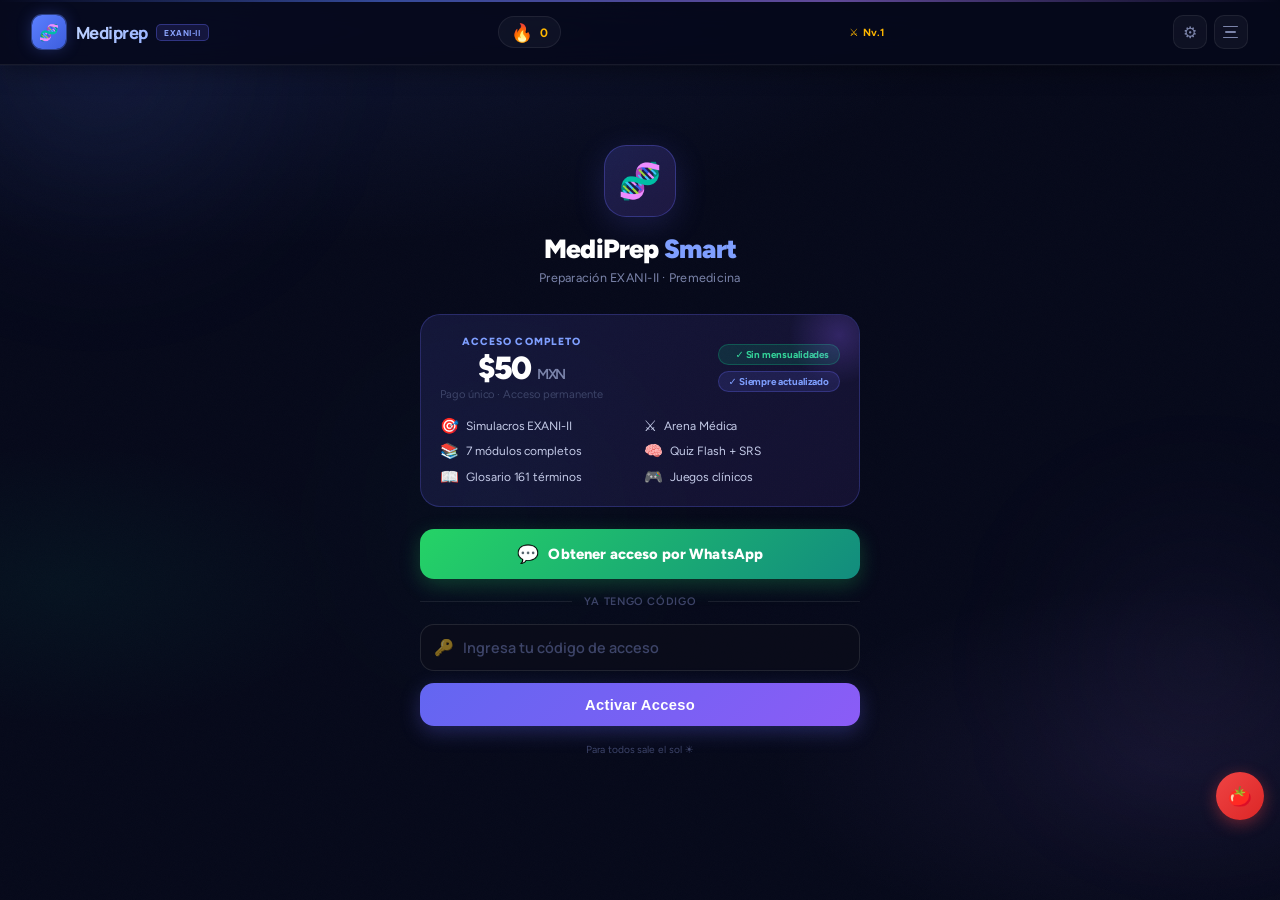
==== commit a8115d3b: "Add files via upload" ====
--- a/index.html
+++ b/index.html
@@ -3470,6 +3470,7 @@
     <script src="evaluacion_carbohidratos.js"></script>
 
     <!-- Índice de módulos (después de cargar todos) -->
+    <script src="signos-vitales.js"></script>
     <script src="modulos.js"></script>
 
     <!-- App principal (al final) -->
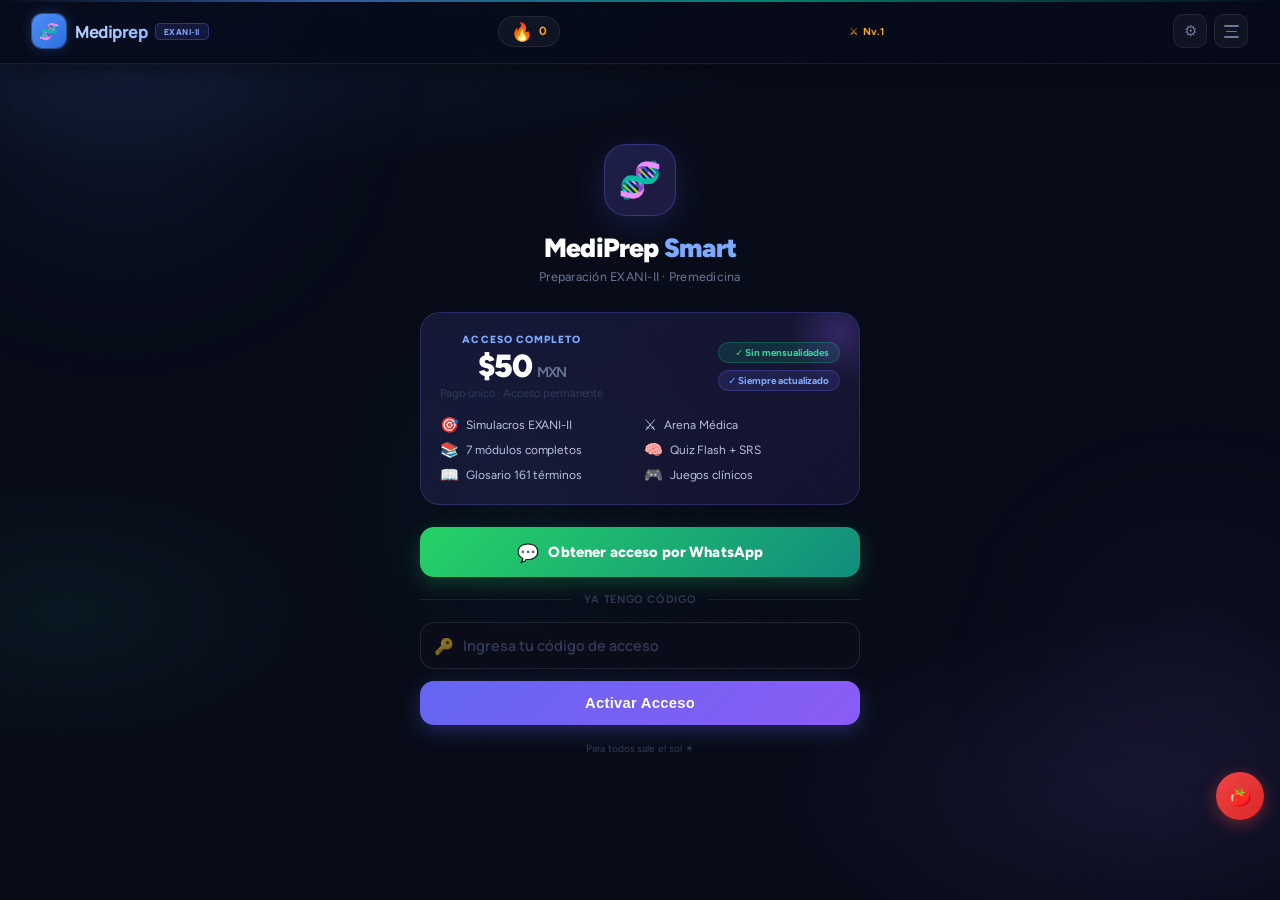
==== commit 1fa88c79: "Add files via upload" ====
--- a/index.html
+++ b/index.html
@@ -14,366 +14,257 @@
     <title>MediPrep Smart · EXANI-II</title>
     <style>
 /* ════════════════════════════════════════════════════════════════
-   MEDIPREP SMART v4.0 — "Modern Medical Pro"
-   Fonts: Manrope (display) · Figtree (body) · JetBrains Mono
-   Themes: Dark (default) + Light toggle
-   ©2025 MediPrep Smart
+   MEDIPREP SMART v5.0 — "Apex Medical"
+   Fonts: Manrope · Figtree · JetBrains Mono
+   Diseño: moderno, profesional, con carácter
 ════════════════════════════════════════════════════════════════ */
 :root {
-  /* ── DARK THEME (default) ─────────────────────────────── */
-  --bg:           #06091A;
-  --bg-1:         #090E21;
-  --surface:      rgba(10,15,35,0.97);
-  --card:         rgba(12,18,40,0.95);
-  --glass:        rgba(255,255,255,0.04);
-  --glass-hover:  rgba(255,255,255,0.07);
-  --border:       rgba(255,255,255,0.07);
-  --border-mid:   rgba(255,255,255,0.12);
-  --border-hi:    rgba(255,255,255,0.22);
-
-  /* Primary: vivid indigo-blue */
-  --indigo:       #5B7FFF;
-  --indigo-l:     #7F9FFF;
-  --indigo-d:     #3D5EDD;
-  --indigo-glow:  rgba(91,127,255,0.25);
-  --indigo-bg:    rgba(91,127,255,0.1);
-
-  /* Accent colors — vivid, friendly */
-  --gold:         #FFB700;
-  --gold-l:       #FFD24C;
-  --gold-glow:    rgba(255,183,0,0.25);
-  --gold-bg:      rgba(255,183,0,0.1);
-
-  --emerald:      #00C896;
-  --emerald-l:    #2DDEAF;
-  --emerald-glow: rgba(0,200,150,0.22);
-  --emerald-bg:   rgba(0,200,150,0.09);
-
-  --rose:         #FF4D6D;
-  --rose-glow:    rgba(255,77,109,0.22);
-  --rose-bg:      rgba(255,77,109,0.09);
-
-  --violet:       #AB7FFF;
-  --sky:          #38C4F5;
-  --teal:         #0DCFBE;
-
-  /* Typography */
-  --text:         #EEF1FF;
-  --text-2:       #C5CBE8;
-  --text-3:       #7B84AA;
-  --text-dim:     #3D4468;
-
-  /* Fonts */
-  --font:         'Figtree', system-ui, sans-serif;
-  --font-d:       'Manrope', system-ui, sans-serif;
-  --mono:         'JetBrains Mono', monospace;
-
-  /* Radii */
-  --r-xs:  4px;
-  --r-sm:  8px;
-  --r:     12px;
-  --r-lg:  16px;
-  --r-xl:  22px;
-  --r-2xl: 32px;
-
-  /* Shadows */
-  --shadow-sm:  0 2px 8px rgba(0,0,0,0.35);
-  --shadow:     0 4px 20px rgba(0,0,0,0.4), 0 1px 0 rgba(255,255,255,0.03) inset;
-  --shadow-lg:  0 8px 36px rgba(0,0,0,0.5), 0 1px 0 rgba(255,255,255,0.04) inset;
-  --shadow-xl:  0 16px 60px rgba(0,0,0,0.62), 0 1px 0 rgba(255,255,255,0.05) inset;
-}
-
-/* ── LIGHT THEME ─────────────────────────────────────────── */
+  --bg:          #070B18;
+  --bg-1:        #0B1020;
+  --surface:     rgba(11,16,32,0.97);
+  --card:        #0F1628;
+  --card-2:      #121B30;
+  --glass:       rgba(255,255,255,0.045);
+  --glass-h:     rgba(255,255,255,0.075);
+  --border:      rgba(255,255,255,0.075);
+  --border-m:    rgba(255,255,255,0.13);
+  --border-h:    rgba(255,255,255,0.22);
+
+  --blue:        #4F8EF7;
+  --blue-l:      #7AABFF;
+  --blue-d:      #2D6FE0;
+  --blue-glow:   rgba(79,142,247,0.28);
+  --blue-bg:     rgba(79,142,247,0.1);
+  --blue-bdr:    rgba(79,142,247,0.28);
+
+  --teal:        #00D4AA;
+  --teal-l:      #33DDBC;
+  --teal-glow:   rgba(0,212,170,0.25);
+  --teal-bg:     rgba(0,212,170,0.09);
+  --teal-bdr:    rgba(0,212,170,0.26);
+
+  --gold:        #F5A623;
+  --gold-l:      #FFCA6A;
+  --gold-glow:   rgba(245,166,35,0.26);
+  --gold-bg:     rgba(245,166,35,0.09);
+
+  --rose:        #FF5C7A;
+  --rose-glow:   rgba(255,92,122,0.24);
+  --rose-bg:     rgba(255,92,122,0.09);
+  --rose-bdr:    rgba(255,92,122,0.25);
+
+  --violet:      #9B6DFF;
+  --violet-bg:   rgba(155,109,255,0.1);
+  --sky:         #3ECFED;
+  --amber:       #FF9F43;
+
+  --text:        #EDF1FF;
+  --text-2:      #B8C2E0;
+  --text-3:      #6B7899;
+  --text-dim:    #323C58;
+
+  --font:        'Figtree', system-ui, sans-serif;
+  --font-d:      'Manrope', system-ui, sans-serif;
+  --mono:        'JetBrains Mono', monospace;
+
+  --r-xs: 6px; --r-sm: 10px; --r: 14px;
+  --r-lg: 18px; --r-xl: 24px; --r-2xl: 32px;
+
+  --sh:    0 2px 12px rgba(0,0,0,0.4);
+  --sh-m:  0 6px 24px rgba(0,0,0,0.5), 0 1px 0 rgba(255,255,255,0.03) inset;
+  --sh-lg: 0 12px 40px rgba(0,0,0,0.6), 0 1px 0 rgba(255,255,255,0.04) inset;
+  --sh-xl: 0 20px 64px rgba(0,0,0,0.7);
+}
+
 [data-theme="light"] {
-  --bg:           #F2F5FC;
-  --bg-1:         #FFFFFF;
-  --surface:      rgba(255,255,255,0.98);
-  --card:         #FFFFFF;
-  --glass:        rgba(255,255,255,0.75);
-  --glass-hover:  rgba(255,255,255,0.95);
-  --border:       #E1E8F5;
-  --border-mid:   #BFC9DC;
-  --border-hi:    #94A3B8;
-
-  --indigo:       #3D5EDD;
-  --indigo-l:     #5B7FFF;
-  --indigo-d:     #2845C4;
-  --indigo-glow:  rgba(61,94,221,0.18);
-  --indigo-bg:    rgba(61,94,221,0.07);
-
-  --gold:         #D97706;
-  --gold-l:       #F59E0B;
-  --gold-glow:    rgba(217,119,6,0.18);
-  --gold-bg:      rgba(217,119,6,0.07);
-
-  --emerald:      #059669;
-  --emerald-l:    #10B981;
-  --emerald-glow: rgba(5,150,105,0.18);
-  --emerald-bg:   rgba(5,150,105,0.07);
-
-  --rose:         #E11D48;
-  --rose-glow:    rgba(225,29,72,0.18);
-  --rose-bg:      rgba(225,29,72,0.07);
-
-  --violet:       #7C3AED;
-  --sky:          #0284C7;
-  --teal:         #0D9488;
-
-  --text:         #0D1224;
-  --text-2:       #2D3A58;
-  --text-3:       #5A6480;
-  --text-dim:     #8A96B4;
-
-  --shadow-sm:  0 1px 3px rgba(0,20,80,0.07), 0 1px 2px rgba(0,20,80,0.04);
-  --shadow:     0 4px 14px rgba(0,20,80,0.08), 0 2px 4px rgba(0,20,80,0.04);
-  --shadow-lg:  0 10px 30px rgba(0,20,80,0.1), 0 4px 8px rgba(0,20,80,0.05);
-  --shadow-xl:  0 20px 52px rgba(0,20,80,0.12), 0 8px 16px rgba(0,20,80,0.07);
-}
-
-/* ── RESET ──────────────────────────────────────────────── */
-*,*::before,*::after {
-  margin:0; padding:0; box-sizing:border-box;
+  --bg:      #F0F4FC;
+  --bg-1:    #FFFFFF;
+  --card:    #FFFFFF;
+  --card-2:  #F7F9FF;
+  --glass:   rgba(255,255,255,0.8);
+  --glass-h: rgba(255,255,255,0.95);
+  --border:  rgba(0,20,80,0.08);
+  --border-m:rgba(0,20,80,0.14);
+  --border-h:rgba(0,20,80,0.22);
+  --blue:    #2D6FE0; --blue-l:#4F8EF7; --blue-d:#1A52BD;
+  --blue-glow:rgba(45,111,224,0.18); --blue-bg:rgba(45,111,224,0.07); --blue-bdr:rgba(45,111,224,0.22);
+  --teal:    #00B890; --teal-l:#00D4AA;
+  --teal-glow:rgba(0,184,144,0.18); --teal-bg:rgba(0,184,144,0.07); --teal-bdr:rgba(0,184,144,0.22);
+  --gold:    #D4880A; --gold-l:#F5A623;
+  --gold-glow:rgba(212,136,10,0.18); --gold-bg:rgba(212,136,10,0.07);
+  --rose:    #E03055; --rose-glow:rgba(224,48,85,0.18); --rose-bg:rgba(224,48,85,0.07); --rose-bdr:rgba(224,48,85,0.22);
+  --violet:  #6B40E0; --violet-bg:rgba(107,64,224,0.07);
+  --text:    #0A1028; --text-2:#2D3A5A; --text-3:#5A6888; --text-dim:#9AA4C0;
+  --sh:    0 1px 4px rgba(0,20,80,0.07);
+  --sh-m:  0 4px 16px rgba(0,20,80,0.09);
+  --sh-lg: 0 10px 32px rgba(0,20,80,0.11);
+  --sh-xl: 0 20px 52px rgba(0,20,80,0.13);
+}
+
+/* ── RESET ─────────────────────────────────────────────── */
+*,*::before,*::after { margin:0; padding:0; box-sizing:border-box;
   -webkit-user-select:none; user-select:none;
-  -webkit-tap-highlight-color:transparent;
-}
+  -webkit-tap-highlight-color:transparent; }
 input,textarea { -webkit-user-select:text; user-select:text; }
 html { scroll-behavior:smooth; }
-::selection { background:rgba(91,127,255,0.3); color:#fff; }
-
-/* ── BODY ───────────────────────────────────────────────── */
+::selection { background:rgba(79,142,247,0.32); color:#fff; }
+
+/* ── BODY ──────────────────────────────────────────────── */
 body {
-  font-family: var(--font);
-  background: var(--bg);
-  color: var(--text);
-  min-height: 100dvh;
-  letter-spacing: -0.005em;
-  padding-bottom: 72px;
-  overflow-x: hidden;
-  overflow-y: auto;
-  transition: background 0.35s, color 0.35s;
-}
-
-/* Dark mode body background */
+  font-family:var(--font); background:var(--bg); color:var(--text);
+  min-height:100dvh; letter-spacing:-0.004em;
+  padding-bottom:72px; overflow-x:hidden; overflow-y:auto;
+  transition:background .3s, color .3s;
+}
 body:not([data-theme="light"]) {
   background-image:
-    radial-gradient(ellipse 100% 50% at 20% 0%, rgba(91,127,255,0.1) 0%, transparent 55%),
-    radial-gradient(ellipse 60% 40% at 90% 85%, rgba(171,127,255,0.07) 0%, transparent 50%),
-    radial-gradient(ellipse 50% 35% at 5% 65%, rgba(0,200,150,0.05) 0%, transparent 45%);
-}
-
-/* Grain texture (dark only) */
+    radial-gradient(ellipse 90% 40% at 15% -5%, rgba(79,142,247,0.12) 0%, transparent 60%),
+    radial-gradient(ellipse 50% 35% at 88% 88%, rgba(155,109,255,0.09) 0%, transparent 55%),
+    radial-gradient(ellipse 40% 30% at 5% 68%, rgba(0,212,170,0.06) 0%, transparent 50%);
+}
 body:not([data-theme="light"])::after {
   content:''; position:fixed; inset:0; z-index:0; pointer-events:none;
-  opacity:.022;
-  background-image: url("data:image/svg+xml,%3Csvg viewBox='0 0 256 256' xmlns='http://www.w3.org/2000/svg'%3E%3Cfilter id='n'%3E%3CfeTurbulence type='fractalNoise' baseFrequency='.85' numOctaves='4' stitchTiles='stitch'/%3E%3C/filter%3E%3Crect width='100%25' height='100%25' filter='url(%23n)'/%3E%3C/svg%3E");
-  background-size: 180px;
-}
-
-/* ── SCROLLBAR ─────────────────────────────────────────── */
-::-webkit-scrollbar { width:4px; height:4px; }
+  opacity:.018;
+  background-image:url("data:image/svg+xml,%3Csvg viewBox='0 0 256 256' xmlns='http://www.w3.org/2000/svg'%3E%3Cfilter id='n'%3E%3CfeTurbulence type='fractalNoise' baseFrequency='.85' numOctaves='4' stitchTiles='stitch'/%3E%3C/filter%3E%3Crect width='100%25' height='100%25' filter='url(%23n)'/%3E%3C/svg%3E");
+  background-size:180px;
+}
+::-webkit-scrollbar { width:3px; height:3px; }
 ::-webkit-scrollbar-track { background:transparent; }
-::-webkit-scrollbar-thumb { background:rgba(91,127,255,0.25); border-radius:99px; }
-::-webkit-scrollbar-thumb:hover { background:rgba(91,127,255,0.45); }
-
-/* ── AURORA ORBS (dark only) ────────────────────────────── */
+::-webkit-scrollbar-thumb { background:rgba(79,142,247,0.28); border-radius:99px; }
+
+/* ── AURORA ────────────────────────────────────────────── */
 .aurora-orb { position:fixed; border-radius:50%; filter:blur(90px); pointer-events:none; z-index:0; }
-.aurora-1 {
-  width:360px; height:360px;
-  background:radial-gradient(circle, rgba(91,127,255,0.18) 0%, transparent 70%);
-  top:-120px; left:-80px;
-  animation:auroraFloat1 22s ease-in-out infinite;
-}
-.aurora-2 {
-  width:280px; height:280px;
-  background:radial-gradient(circle, rgba(171,127,255,0.13) 0%, transparent 70%);
-  bottom:100px; right:-60px;
-  animation:auroraFloat2 28s ease-in-out infinite;
-}
-.aurora-3 {
-  width:220px; height:220px;
-  background:radial-gradient(circle, rgba(0,200,150,0.09) 0%, transparent 70%);
-  top:45%; left:30%;
-  animation:auroraFloat3 34s ease-in-out infinite;
-}
+.aurora-1 { width:380px; height:380px; background:radial-gradient(circle,rgba(79,142,247,0.17) 0%,transparent 70%); top:-110px; left:-70px; animation:aF1 22s ease-in-out infinite; }
+.aurora-2 { width:280px; height:280px; background:radial-gradient(circle,rgba(155,109,255,0.13) 0%,transparent 70%); bottom:90px; right:-55px; animation:aF2 28s ease-in-out infinite; }
+.aurora-3 { width:220px; height:220px; background:radial-gradient(circle,rgba(0,212,170,0.09) 0%,transparent 70%); top:44%; left:32%; animation:aF3 34s ease-in-out infinite; }
 [data-theme="light"] .aurora-orb { display:none; }
-@keyframes auroraFloat1 {
-  0%,100%{ transform:translate(0,0) scale(1); }
-  33%    { transform:translate(50px,70px) scale(1.1); }
-  66%    { transform:translate(-30px,25px) scale(0.92); }
-}
-@keyframes auroraFloat2 {
-  0%,100%{ transform:translate(0,0) scale(1); }
-  40%    { transform:translate(-55px,-42px) scale(1.15); }
-  70%    { transform:translate(22px,34px) scale(0.88); }
-}
-@keyframes auroraFloat3 {
-  0%,100%{ transform:translate(0,0) scale(1); opacity:.6; }
-  50%    { transform:translate(40px,-48px) scale(1.2); opacity:.4; }
-}
-
-/* ── HEADER ─────────────────────────────────────────────── */
+@keyframes aF1 { 0%,100%{transform:translate(0,0) scale(1)} 33%{transform:translate(48px,65px) scale(1.1)} 66%{transform:translate(-28px,22px) scale(.92)} }
+@keyframes aF2 { 0%,100%{transform:translate(0,0) scale(1)} 40%{transform:translate(-50px,-38px) scale(1.14)} 70%{transform:translate(20px,30px) scale(.88)} }
+@keyframes aF3 { 0%,100%{transform:translate(0,0) scale(1);opacity:.6} 50%{transform:translate(38px,-44px) scale(1.2);opacity:.38} }
+
+/* ── HEADER ────────────────────────────────────────────── */
 .header {
   position:sticky; top:0; z-index:900;
-  background:rgba(6,9,26,0.88);
-  backdrop-filter:blur(24px) saturate(1.8);
-  -webkit-backdrop-filter:blur(24px) saturate(1.8);
+  background:rgba(7,11,24,0.88);
+  backdrop-filter:blur(28px) saturate(2);
+  -webkit-backdrop-filter:blur(28px) saturate(2);
   border-bottom:1px solid var(--border);
-  padding:.75rem 1.1rem;
+  padding:.72rem 1.1rem;
   display:flex; align-items:center; justify-content:space-between;
-  box-shadow:0 1px 0 rgba(255,255,255,0.02), 0 4px 24px rgba(0,0,0,0.4);
-  transition: background 0.35s;
+  box-shadow:0 1px 0 rgba(255,255,255,0.02), 0 4px 20px rgba(0,0,0,0.45);
+  transition:background .3s;
 }
 [data-theme="light"] .header {
-  background:rgba(255,255,255,0.92);
-  box-shadow: 0 1px 0 var(--border), 0 4px 24px rgba(0,20,80,0.06);
-}
-
-/* Top accent line */
+  background:rgba(255,255,255,0.9);
+  box-shadow:0 1px 0 var(--border), 0 4px 16px rgba(0,20,80,0.06);
+}
 .header::before {
   content:''; position:absolute; top:0; left:0; right:0; height:2px;
-  background:linear-gradient(90deg, transparent 0%, var(--indigo) 30%, var(--violet) 65%, transparent 100%);
-  opacity:.55;
-}
-
-.logo { display:flex; align-items:center; gap:.6rem; cursor:pointer; }
+  background:linear-gradient(90deg, transparent, var(--blue) 25%, var(--teal) 60%, transparent);
+  opacity:.6;
+}
+.logo { display:flex; align-items:center; gap:.58rem; cursor:pointer; }
 .logo-icon {
   width:34px; height:34px; border-radius:10px; flex-shrink:0;
-  background:linear-gradient(135deg, var(--indigo), var(--indigo-d));
+  background:linear-gradient(135deg, var(--blue), var(--blue-d));
   display:flex; align-items:center; justify-content:center; font-size:16px;
-  box-shadow:0 0 0 1px rgba(91,127,255,0.4), 0 0 16px rgba(91,127,255,0.3);
+  box-shadow:0 0 0 1px rgba(79,142,247,0.45), 0 0 14px var(--blue-glow);
   animation:logoPulse 4s ease-in-out infinite;
 }
 @keyframes logoPulse {
-  0%,100%{ box-shadow:0 0 0 1px rgba(91,127,255,0.4), 0 0 16px rgba(91,127,255,0.28); }
-  50%    { box-shadow:0 0 0 1px rgba(91,127,255,0.65), 0 0 28px rgba(91,127,255,0.48); }
+  0%,100%{ box-shadow:0 0 0 1px rgba(79,142,247,0.4), 0 0 14px rgba(79,142,247,0.28); }
+  50%    { box-shadow:0 0 0 1px rgba(79,142,247,0.7), 0 0 26px rgba(79,142,247,0.48); }
 }
 .logo-text {
   font-family:var(--font-d); font-size:1.05rem; font-weight:800; letter-spacing:-.03em;
-  background:linear-gradient(135deg, #c0d4ff 0%, var(--indigo-l) 100%);
+  background:linear-gradient(135deg, #B8D0FF 0%, var(--blue-l) 100%);
   -webkit-background-clip:text; -webkit-text-fill-color:transparent;
   display:flex; align-items:center; gap:.4rem;
 }
 [data-theme="light"] .logo-text {
-  background:linear-gradient(135deg, var(--indigo-d), var(--indigo));
+  background:linear-gradient(135deg, var(--blue-d), var(--blue));
   -webkit-background-clip:text; -webkit-text-fill-color:transparent;
 }
 .pill {
-  background:var(--indigo-bg); color:var(--indigo-l);
-  padding:.1rem .42rem; border-radius:5px;
-  font-size:.52rem; font-weight:800; letter-spacing:.06em;
+  background:var(--blue-bg); color:var(--blue-l);
+  padding:.1rem .4rem; border-radius:5px;
+  font-size:.5rem; font-weight:800; letter-spacing:.07em;
   text-transform:uppercase; font-family:var(--font-d);
-  border:1px solid rgba(91,127,255,0.3);
-  -webkit-text-fill-color:var(--indigo-l);
+  border:1px solid var(--blue-bdr);
+  -webkit-text-fill-color:var(--blue-l);
 }
 .header-stat {
-  display:flex; align-items:center; gap:.45rem;
+  display:flex; align-items:center; gap:.42rem;
   background:var(--glass); border:1px solid var(--border);
-  border-radius:20px; padding:.28rem .75rem;
-  font-size:.76rem; font-weight:700; color:var(--text-2);
-}
-#headerXP {
-  font-size:.65rem; font-weight:700; color:var(--gold);
-  display:flex; align-items:center; gap:.3rem; cursor:pointer;
-}
-
-/* ── SETTINGS BUTTON (new) ──────────────────────────────── */
+  border-radius:20px; padding:.26rem .72rem;
+  font-size:.74rem; font-weight:700; color:var(--text-2);
+}
+#headerXP { font-size:.64rem; font-weight:700; color:var(--gold);
+  display:flex; align-items:center; gap:.28rem; cursor:pointer; }
+.header-right { display:flex; align-items:center; gap:.42rem; }
 .settings-btn {
   width:34px; height:34px; border-radius:10px; flex-shrink:0;
   display:flex; align-items:center; justify-content:center;
   background:var(--glass); border:1px solid var(--border);
-  color:var(--text-3); font-size:1rem; cursor:pointer;
-  transition:all .2s;
-}
-.settings-btn:hover {
-  background:var(--indigo-bg); border-color:rgba(91,127,255,0.4);
-  color:var(--indigo-l); transform:rotate(45deg);
-}
-
-/* ── HAMBURGER ──────────────────────────────────────────── */
+  color:var(--text-3); font-size:.95rem; cursor:pointer; transition:all .2s;
+}
+.settings-btn:hover { background:var(--blue-bg); border-color:var(--blue-bdr); color:var(--blue-l); transform:rotate(45deg); }
 .hamburger-btn {
   width:34px; height:34px; border-radius:10px; flex-shrink:0;
   display:flex; flex-direction:column; align-items:center; justify-content:center; gap:4px;
-  cursor:pointer; border:1px solid var(--border);
-  background:var(--glass); transition:background .18s, border-color .18s;
-}
-.hamburger-btn:hover { background:var(--indigo-bg); border-color:rgba(91,127,255,0.35); }
-.hamburger-btn span {
-  display:block; width:15px; height:1.5px; border-radius:2px;
-  background:var(--text-3); transition:width .2s;
-}
+  cursor:pointer; border:1px solid var(--border); background:var(--glass); transition:all .18s;
+}
+.hamburger-btn:hover { background:var(--blue-bg); border-color:var(--blue-bdr); }
+.hamburger-btn span { display:block; width:15px; height:1.5px; border-radius:2px; background:var(--text-3); transition:all .2s; }
 .hamburger-btn span:nth-child(2) { width:11px; }
-.hamburger-btn:hover span { width:15px; background:var(--indigo-l); }
-
-/* ── HEADER RIGHT CLUSTER ───────────────────────────────── */
-.header-right {
-  display:flex; align-items:center; gap:.45rem;
-}
-
-/* ── BOTTOM NAV ─────────────────────────────────────────── */
+.hamburger-btn:hover span { width:15px; background:var(--blue-l); }
+
+/* ── BOTTOM NAV ────────────────────────────────────────── */
 .bottom-nav {
   position:fixed; bottom:0; left:0; right:0; z-index:900;
-  background:rgba(6,9,26,0.95);
-  backdrop-filter:blur(28px) saturate(2);
-  -webkit-backdrop-filter:blur(28px) saturate(2);
+  background:rgba(7,11,24,0.96);
+  backdrop-filter:blur(32px) saturate(2.2);
+  -webkit-backdrop-filter:blur(32px) saturate(2.2);
   border-top:1px solid var(--border);
   display:grid; grid-template-columns:repeat(5,1fr);
   padding:0 .2rem env(safe-area-inset-bottom,.35rem);
-  box-shadow:0 -1px 0 rgba(255,255,255,0.02), 0 -8px 28px rgba(0,0,0,0.4);
-  transition:background 0.35s;
+  box-shadow:0 -8px 28px rgba(0,0,0,0.5);
+  transition:background .3s;
 }
 [data-theme="light"] .bottom-nav {
-  background:rgba(255,255,255,0.94);
-  box-shadow:0 -1px 0 var(--border), 0 -4px 20px rgba(0,20,80,0.06);
+  background:rgba(255,255,255,0.96);
+  box-shadow:0 -1px 0 var(--border), 0 -4px 16px rgba(0,20,80,0.05);
 }
 .nav-item {
   display:flex; flex-direction:column; align-items:center; justify-content:center;
-  padding:.5rem .2rem .62rem; cursor:pointer; border:none; background:transparent;
-  color:var(--text-dim); font-family:var(--font); gap:.18rem;
+  padding:.5rem .2rem .6rem; cursor:pointer; border:none; background:transparent;
+  color:var(--text-dim); font-family:var(--font); gap:.16rem;
   min-height:58px; position:relative; transition:color .2s;
 }
-.nav-icon { font-size:1.22rem; line-height:1; transition:transform .28s cubic-bezier(.34,1.56,.64,1), filter .2s; }
-.nav-label { font-size:.57rem; font-weight:700; letter-spacing:.03em; text-transform:uppercase; line-height:1; }
-.nav-item.active { color:var(--indigo-l); }
-.nav-item.active .nav-icon {
-  transform:translateY(-3px) scale(1.18);
-  filter:drop-shadow(0 0 7px var(--indigo-glow));
-}
+.nav-icon { font-size:1.2rem; line-height:1; transition:transform .28s cubic-bezier(.34,1.56,.64,1), filter .2s; }
+.nav-label { font-size:.55rem; font-weight:700; letter-spacing:.04em; text-transform:uppercase; line-height:1; }
+.nav-item.active { color:var(--blue-l); }
+.nav-item.active .nav-icon { transform:translateY(-3px) scale(1.18); filter:drop-shadow(0 0 7px var(--blue-glow)); }
 .nav-item.active::before {
   content:''; position:absolute; top:0; left:50%; transform:translateX(-50%);
   width:28px; height:2.5px;
-  background:linear-gradient(90deg, transparent, var(--indigo-l), transparent);
+  background:linear-gradient(90deg, transparent, var(--blue-l), transparent);
   border-radius:0 0 4px 4px;
 }
 .nav-item.active::after {
-  content:''; position:absolute; top:.4rem;
-  width:38px; height:38px; border-radius:50%;
-  background:radial-gradient(circle, rgba(91,127,255,0.15) 0%, transparent 70%);
+  content:''; position:absolute; top:.38rem;
+  width:36px; height:36px; border-radius:50%;
+  background:radial-gradient(circle, var(--blue-bg) 0%, transparent 70%);
   pointer-events:none;
 }
 .nav-item:active .nav-icon { transform:scale(.86); }
 
-/* ── LAYOUT ─────────────────────────────────────────────── */
-.container {
-  max-width:840px; margin:0 auto;
-  padding:1rem .9rem 1.25rem;
-  position:relative; z-index:1;
-  overflow-y:auto; -webkit-overflow-scrolling:touch;
-}
+/* ── LAYOUT ────────────────────────────────────────────── */
+.container { max-width:840px; margin:0 auto; padding:1rem .9rem 1.25rem; position:relative; z-index:1; overflow-y:auto; -webkit-overflow-scrolling:touch; }
 .screen { display:none; }
-.screen.active {
-  display:block;
-  opacity:1; /* fallback if animation fails */
-  animation:screenIn .3s cubic-bezier(.22,1,.36,1) both;
-  -webkit-backface-visibility:hidden;
-  backface-visibility:hidden;
-}
-@keyframes screenIn {
-  from { opacity:0.01; transform:translateY(10px); }
-  to   { opacity:1; transform:translateY(0); }
-}
-
-/* ── PAGE HEADERS ───────────────────────────────────────── */
-.page-header { display:flex; align-items:center; gap:.8rem; margin-bottom:1.5rem; }
+.screen.active { display:block; opacity:1; animation:screenIn .28s cubic-bezier(.22,1,.36,1) both; }
+@keyframes screenIn { from{opacity:0.01;transform:translateY(10px)} to{opacity:1;transform:translateY(0)} }
+.page-header { display:flex; align-items:center; gap:.8rem; margin-bottom:1.4rem; }
 .back-btn {
   width:36px; height:36px; border-radius:10px;
   background:var(--glass); border:1px solid var(--border);
@@ -381,216 +272,227 @@
   display:flex; align-items:center; justify-content:center;
   transition:all .2s; flex-shrink:0;
 }
-.back-btn:hover { background:var(--indigo-bg); color:var(--indigo-l); border-color:rgba(91,127,255,0.4); box-shadow:0 0 10px var(--indigo-glow); }
-.page-title { font-family:var(--font-d); font-size:1.45rem; font-weight:800; letter-spacing:-.035em; color:var(--text); }
-
-/* ── CARDS ──────────────────────────────────────────────── */
+.back-btn:hover { background:var(--blue-bg); color:var(--blue-l); border-color:var(--blue-bdr); box-shadow:0 0 10px var(--blue-glow); }
+.page-title { font-family:var(--font-d); font-size:1.42rem; font-weight:800; letter-spacing:-.035em; color:var(--text); }
+
+/* ── GENERIC CARD ──────────────────────────────────────── */
 .card {
   background:var(--card); border:1px solid var(--border);
-  border-radius:var(--r-lg); padding:1.4rem;
-  box-shadow:var(--shadow);
-  position:relative; overflow:hidden;
+  border-radius:var(--r-lg); padding:1.35rem;
+  box-shadow:var(--sh-m); position:relative; overflow:hidden;
   transition:box-shadow .25s, transform .2s, border-color .2s;
-}
-.card::before {
-  content:''; position:absolute; inset:0;
-  background:linear-gradient(150deg, rgba(255,255,255,0.025) 0%, transparent 55%);
-  pointer-events:none;
 }
 [data-theme="light"] .card::before { background:none; }
 .card-hover { cursor:pointer; }
-.card-hover:hover {
-  transform:translateY(-3px) scale(1.004);
-  border-color:rgba(91,127,255,0.28);
-  box-shadow:0 0 36px rgba(91,127,255,0.09), var(--shadow-lg);
-}
+.card-hover:hover { transform:translateY(-3px) scale(1.004); border-color:var(--blue-bdr); box-shadow:0 0 32px var(--blue-glow), var(--sh-lg); }
 .card-hover:active { transform:scale(.97); }
 
-/* ── HOME: DAILY CARD ───────────────────────────────────── */
-.home-daily, .daily-card {
-  background:linear-gradient(135deg, rgba(91,127,255,0.13) 0%, rgba(171,127,255,0.08) 60%, rgba(0,200,150,0.05) 100%);
-  border:1px solid rgba(91,127,255,0.22);
-  border-radius:var(--r-xl); padding:1.1rem 1.2rem; margin-bottom:1rem;
+/* ══════════════════════════════════════════════════════════
+   HOME SCREEN
+══════════════════════════════════════════════════════════ */
+
+/* ── DAILY MISSION CARD ────────────────────────────────── */
+.daily-card, .home-daily {
+  border-radius:var(--r-xl); padding:1.25rem 1.3rem; margin-bottom:1rem;
   position:relative; overflow:hidden; cursor:pointer;
+  background:linear-gradient(135deg, rgba(79,142,247,0.16) 0%, rgba(62,207,237,0.1) 50%, rgba(0,212,170,0.07) 100%);
+  border:1.5px solid rgba(79,142,247,0.28);
+  box-shadow:0 6px 28px rgba(79,142,247,0.14);
   transition:transform .22s cubic-bezier(.34,1.56,.64,1), border-color .2s, box-shadow .22s;
-  box-shadow:0 4px 24px rgba(91,127,255,0.09);
-}
-.home-daily::before, .daily-card::before {
-  content:''; position:absolute; top:-40%; right:-10%;
-  width:200px; height:200px;
-  background:radial-gradient(circle, rgba(91,127,255,0.18) 0%, transparent 65%);
+}
+.daily-card::before, .home-daily::before {
+  content:''; position:absolute; top:0; left:0; right:0; height:2.5px;
+  background:linear-gradient(90deg, var(--blue), var(--teal), var(--violet));
+}
+.daily-card::after, .home-daily::after {
+  content:''; position:absolute; top:-50%; right:-15%;
+  width:220px; height:220px; border-radius:50%;
+  background:radial-gradient(circle, rgba(79,142,247,0.18) 0%, transparent 65%);
   pointer-events:none;
 }
-.home-daily:hover, .daily-card:hover { border-color:rgba(91,127,255,0.45); transform:translateY(-2px); box-shadow:0 8px 32px rgba(91,127,255,0.16); }
-.home-daily:active, .daily-card:active { transform:scale(.98); }
-
-/* ── HOME: STATS GRID ───────────────────────────────────── */
-.home-stats-grid {
-  display:grid; grid-template-columns:repeat(3,1fr); gap:.5rem; margin-bottom:1rem;
-}
+.daily-card:hover, .home-daily:hover { transform:translateY(-3px); border-color:rgba(79,142,247,.5); box-shadow:0 10px 36px rgba(79,142,247,0.22); }
+.daily-card:active, .home-daily:active { transform:scale(.98); }
+.daily-card-eyebrow { display:flex; align-items:center; gap:.5rem; margin-bottom:.5rem; }
+.daily-card-eyebrow span { font-size:.62rem; font-weight:700; color:var(--teal-l); letter-spacing:.08em; text-transform:uppercase; }
+.daily-card-title { font-family:var(--font-d); font-size:1.25rem; font-weight:800; letter-spacing:-.025em; line-height:1.25; margin-bottom:.45rem; }
+.daily-card-footer { display:flex; align-items:center; justify-content:space-between; }
+.daily-card-cta { font-size:.72rem; color:rgba(150,185,255,.75); font-weight:500; }
+
+/* ── HOME STATS ────────────────────────────────────────── */
+.home-stats-grid { display:grid; grid-template-columns:repeat(3,1fr); gap:.5rem; margin-bottom:1rem; }
 .hstat {
-  background:var(--card); border:1px solid var(--border);
-  border-radius:var(--r-lg); padding:.8rem .55rem;
+  background:var(--card-2); border:1px solid var(--border);
+  border-radius:var(--r-lg); padding:.8rem .5rem;
   text-align:center; position:relative; overflow:hidden;
   transition:border-color .2s, transform .22s cubic-bezier(.34,1.56,.64,1);
-}
-[data-theme="light"] .hstat { box-shadow:var(--shadow-sm); }
-.hstat:hover { border-color:var(--border-mid); transform:translateY(-2px); }
-.hstat-v {
-  font-family:var(--font-d); font-size:1.5rem; font-weight:800;
-  line-height:1; letter-spacing:-.04em; margin-bottom:.18rem;
-}
-.hstat-l { font-size:.58rem; font-weight:700; color:var(--text-3); text-transform:uppercase; letter-spacing:.06em; }
+  box-shadow:var(--sh);
+}
+.hstat:hover { border-color:var(--border-m); transform:translateY(-2px); }
+.hstat-v { font-family:var(--font-d); font-size:1.5rem; font-weight:800; line-height:1; letter-spacing:-.04em; margin-bottom:.18rem; }
+.hstat-l { font-size:.56rem; font-weight:700; color:var(--text-3); text-transform:uppercase; letter-spacing:.07em; }
 .hstat-bar { position:absolute; bottom:0; left:0; height:2.5px; border-radius:0 99px 99px 0; transition:width 1.2s cubic-bezier(.22,1,.36,1); }
 
-/* ── HOME: SECTION LABEL ────────────────────────────────── */
+/* ── HOME SECTION LABEL ────────────────────────────────── */
 .home-section-label {
-  font-size:.58rem; font-weight:800; color:var(--text-dim);
-  letter-spacing:.12em; text-transform:uppercase; margin:0 0 .6rem;
+  font-size:.56rem; font-weight:800; color:var(--text-dim);
+  letter-spacing:.14em; text-transform:uppercase; margin:0 0 .65rem;
   display:flex; align-items:center; gap:.5rem;
 }
 .home-section-label::after { content:''; flex:1; height:1px; background:var(--border); }
 
-/* ── HOME: STUDY 2-COL GRID ─────────────────────────────── */
-.home-study-grid { display:grid; grid-template-columns:1fr 1fr; gap:.55rem; margin-bottom:.65rem; }
+/* ── HOME 2-COL STUDY CARDS ────────────────────────────── */
+.home-study-grid { display:grid; grid-template-columns:1fr 1fr; gap:.6rem; margin-bottom:.7rem; }
 .hcard {
   border-radius:var(--r-lg); padding:1.1rem 1rem 1rem; cursor:pointer;
   position:relative; overflow:hidden;
   transition:transform .24s cubic-bezier(.34,1.56,.64,1), box-shadow .22s, border-color .2s;
-  display:flex; flex-direction:column; gap:.3rem; min-height:118px;
+  display:flex; flex-direction:column; gap:.3rem; min-height:120px;
 }
 .hcard:active { transform:scale(.96); }
-.hcard-glow { position:absolute; top:-30%; right:-20%; width:130px; height:130px; border-radius:50%; pointer-events:none; opacity:.5; }
+.hcard-glow { position:absolute; top:-30%; right:-20%; width:130px; height:130px; border-radius:50%; pointer-events:none; opacity:.55; }
 .hcard-icon { font-size:1.6rem; line-height:1; position:relative; z-index:1; filter:drop-shadow(0 2px 8px rgba(0,0,0,.4)); }
 .hcard-title { font-family:var(--font-d); font-size:.9rem; font-weight:800; color:#fff; line-height:1.25; position:relative; z-index:1; }
 .hcard-sub { font-size:.68rem; font-weight:500; line-height:1.35; position:relative; z-index:1; opacity:.75; }
-.hcard-tag {
-  display:inline-flex; align-items:center; font-size:.56rem; font-weight:800;
-  padding:.12rem .44rem; border-radius:20px; align-self:flex-start;
-  font-family:var(--font-d); letter-spacing:.03em; position:relative; z-index:1; margin-top:auto;
-}
-.hcard-indigo {
-  background:linear-gradient(148deg, rgba(91,127,255,0.22), rgba(61,93,221,0.16));
-  border:1.5px solid rgba(91,127,255,0.3);
-  box-shadow:0 4px 22px rgba(91,127,255,0.11), inset 0 1px 0 rgba(255,255,255,.05);
-}
-.hcard-indigo:hover { transform:translateY(-5px) scale(1.01); box-shadow:0 14px 38px rgba(91,127,255,0.22); border-color:rgba(91,127,255,.6); }
-.hcard-indigo .hcard-glow { background:radial-gradient(circle, rgba(91,127,255,0.38) 0%, transparent 70%); }
-.hcard-indigo .hcard-sub { color:#a5b8ff; }
-.hcard-indigo .hcard-tag { background:rgba(91,127,255,0.22); color:#c7d4ff; }
-
-.hcard-amber {
-  background:linear-gradient(148deg, rgba(255,183,0,0.2), rgba(200,110,0,0.14));
-  border:1.5px solid rgba(255,183,0,0.28);
-  box-shadow:0 4px 22px rgba(255,183,0,0.1), inset 0 1px 0 rgba(255,255,255,.04);
-}
-.hcard-amber:hover { transform:translateY(-5px) scale(1.01); box-shadow:0 14px 38px rgba(255,183,0,0.2); border-color:rgba(255,183,0,.6); }
-.hcard-amber .hcard-glow { background:radial-gradient(circle, rgba(255,183,0,0.38) 0%, transparent 70%); }
-.hcard-amber .hcard-sub { color:#ffd24c; }
-.hcard-amber .hcard-tag { background:rgba(255,183,0,0.2); color:#ffe680; }
-
-.hcard-cyan {
-  background:linear-gradient(148deg, rgba(56,196,245,0.2), rgba(8,130,200,0.14));
-  border:1.5px solid rgba(56,196,245,0.28);
-  box-shadow:0 4px 22px rgba(56,196,245,0.1), inset 0 1px 0 rgba(255,255,255,.05);
-}
-.hcard-cyan:hover { transform:translateY(-5px) scale(1.01); box-shadow:0 14px 38px rgba(56,196,245,0.2); border-color:rgba(56,196,245,.6); }
-.hcard-cyan .hcard-glow { background:radial-gradient(circle, rgba(56,196,245,0.38) 0%, transparent 70%); }
-.hcard-cyan .hcard-sub { color:#a5e8f9; }
-.hcard-cyan .hcard-tag { background:rgba(56,196,245,0.2); color:#b9f0ff; }
-
-.hcard-rose {
-  background:linear-gradient(148deg, rgba(255,77,109,0.2), rgba(200,20,60,0.14));
-  border:1.5px solid rgba(255,77,109,0.28);
-  box-shadow:0 4px 22px rgba(255,77,109,0.1), inset 0 1px 0 rgba(255,255,255,.05);
-}
-.hcard-rose:hover { transform:translateY(-5px) scale(1.01); box-shadow:0 14px 38px rgba(255,77,109,0.2); border-color:rgba(255,77,109,.6); }
-.hcard-rose .hcard-glow { background:radial-gradient(circle, rgba(255,77,109,0.38) 0%, transparent 70%); }
-.hcard-rose .hcard-sub { color:#ffaabb; }
-.hcard-rose .hcard-tag { background:rgba(255,77,109,0.2); color:#ffc7d3; }
-
-.hcard-emerald {
-  background:linear-gradient(148deg, rgba(0,200,150,0.2), rgba(0,150,110,0.14));
-  border:1.5px solid rgba(0,200,150,0.28);
-  box-shadow:0 4px 22px rgba(0,200,150,0.1), inset 0 1px 0 rgba(255,255,255,.05);
-}
-.hcard-emerald:hover { transform:translateY(-5px) scale(1.01); box-shadow:0 14px 38px rgba(0,200,150,0.2); border-color:rgba(0,200,150,.6); }
-.hcard-emerald .hcard-glow { background:radial-gradient(circle, rgba(0,200,150,0.38) 0%, transparent 70%); }
-.hcard-emerald .hcard-sub { color:#6ee7b7; }
-.hcard-emerald .hcard-tag { background:rgba(0,200,150,0.2); color:#a7f3d0; }
-
-.hcard-violet {
-  background:linear-gradient(148deg, rgba(171,127,255,0.2), rgba(110,50,230,0.14));
-  border:1.5px solid rgba(171,127,255,0.28);
-  box-shadow:0 4px 22px rgba(171,127,255,0.1), inset 0 1px 0 rgba(255,255,255,.05);
-}
-.hcard-violet:hover { transform:translateY(-5px) scale(1.01); box-shadow:0 14px 38px rgba(171,127,255,0.2); border-color:rgba(171,127,255,.6); }
-.hcard-violet .hcard-glow { background:radial-gradient(circle, rgba(171,127,255,0.38) 0%, transparent 70%); }
-.hcard-violet .hcard-sub { color:#d4b4fe; }
-.hcard-violet .hcard-tag { background:rgba(171,127,255,0.2); color:#e4ccff; }
-
-.hcard-gold {
-  background:linear-gradient(148deg, rgba(255,183,0,0.22), rgba(200,100,0,0.12));
-  border:1.5px solid rgba(255,183,0,0.35);
-  box-shadow:0 4px 24px rgba(255,183,0,0.18), inset 0 1px 0 rgba(255,255,255,.06);
-}
-.hcard-gold:hover { transform:translateY(-5px) scale(1.01); box-shadow:0 14px 40px rgba(255,183,0,0.35); border-color:rgba(255,183,0,.7); }
-.hcard-gold .hcard-glow { background:radial-gradient(circle, rgba(255,183,0,0.5) 0%, transparent 70%); }
-.hcard-gold .hcard-sub { color:#ffe680; }
-.hcard-gold .hcard-tag { background:rgba(255,183,0,0.2); color:#fff0a0; }
-.hcard-gold .hcard-title { background:linear-gradient(135deg,#ffba00,#ffe080); -webkit-background-clip:text; -webkit-text-fill-color:transparent; background-clip:text; }
-
-/* ── HOME: LIST CARDS ───────────────────────────────────── */
+.hcard-tag { display:inline-flex; align-items:center; font-size:.55rem; font-weight:800; padding:.11rem .42rem; border-radius:20px; align-self:flex-start; font-family:var(--font-d); letter-spacing:.03em; position:relative; z-index:1; margin-top:auto; }
+
+.hcard-indigo { background:linear-gradient(148deg, rgba(79,142,247,0.22), rgba(45,111,224,0.15)); border:1.5px solid rgba(79,142,247,0.32); box-shadow:0 4px 22px rgba(79,142,247,0.14); }
+.hcard-indigo:hover { transform:translateY(-5px) scale(1.01); box-shadow:0 14px 38px rgba(79,142,247,0.24); border-color:rgba(79,142,247,.65); }
+.hcard-indigo .hcard-glow { background:radial-gradient(circle, rgba(79,142,247,0.42) 0%, transparent 70%); }
+.hcard-indigo .hcard-sub { color:#A8C6FF; }
+.hcard-indigo .hcard-tag { background:rgba(79,142,247,0.22); color:#C8DCFF; }
+
+.hcard-amber { background:linear-gradient(148deg, rgba(245,166,35,0.22), rgba(200,120,0,0.15)); border:1.5px solid rgba(245,166,35,0.32); box-shadow:0 4px 22px rgba(245,166,35,0.13); }
+.hcard-amber:hover { transform:translateY(-5px) scale(1.01); box-shadow:0 14px 38px rgba(245,166,35,0.22); border-color:rgba(245,166,35,.65); }
+.hcard-amber .hcard-glow { background:radial-gradient(circle, rgba(245,166,35,0.42) 0%, transparent 70%); }
+.hcard-amber .hcard-sub { color:#FFD580; }
+.hcard-amber .hcard-tag { background:rgba(245,166,35,0.22); color:#FFE8A0; }
+
+.hcard-cyan { background:linear-gradient(148deg, rgba(62,207,237,0.22), rgba(0,170,210,0.15)); border:1.5px solid rgba(62,207,237,0.3); box-shadow:0 4px 22px rgba(62,207,237,0.12); }
+.hcard-cyan:hover { transform:translateY(-5px) scale(1.01); box-shadow:0 14px 38px rgba(62,207,237,0.22); border-color:rgba(62,207,237,.65); }
+.hcard-cyan .hcard-glow { background:radial-gradient(circle, rgba(62,207,237,0.4) 0%, transparent 70%); }
+.hcard-cyan .hcard-sub { color:#A0EAF8; }
+.hcard-cyan .hcard-tag { background:rgba(62,207,237,0.2); color:#C0F2FC; }
+
+.hcard-rose { background:linear-gradient(148deg, rgba(255,92,122,0.22), rgba(200,20,60,0.15)); border:1.5px solid rgba(255,92,122,0.3); box-shadow:0 4px 22px rgba(255,92,122,0.12); }
+.hcard-rose:hover { transform:translateY(-5px) scale(1.01); box-shadow:0 14px 38px rgba(255,92,122,0.22); border-color:rgba(255,92,122,.65); }
+.hcard-rose .hcard-glow { background:radial-gradient(circle, rgba(255,92,122,0.4) 0%, transparent 70%); }
+.hcard-rose .hcard-sub { color:#FFB0C0; }
+.hcard-rose .hcard-tag { background:rgba(255,92,122,0.2); color:#FFCCD5; }
+
+.hcard-emerald { background:linear-gradient(148deg, rgba(0,212,170,0.22), rgba(0,160,130,0.15)); border:1.5px solid rgba(0,212,170,0.3); box-shadow:0 4px 22px rgba(0,212,170,0.12); }
+.hcard-emerald:hover { transform:translateY(-5px) scale(1.01); box-shadow:0 14px 38px rgba(0,212,170,0.22); border-color:rgba(0,212,170,.65); }
+.hcard-emerald .hcard-glow { background:radial-gradient(circle, rgba(0,212,170,0.4) 0%, transparent 70%); }
+.hcard-emerald .hcard-sub { color:#80F0D8; }
+.hcard-emerald .hcard-tag { background:rgba(0,212,170,0.2); color:#A0F6E4; }
+
+.hcard-violet { background:linear-gradient(148deg, rgba(155,109,255,0.22), rgba(110,55,220,0.15)); border:1.5px solid rgba(155,109,255,0.3); box-shadow:0 4px 22px rgba(155,109,255,0.12); }
+.hcard-violet:hover { transform:translateY(-5px) scale(1.01); box-shadow:0 14px 38px rgba(155,109,255,0.22); border-color:rgba(155,109,255,.65); }
+.hcard-violet .hcard-glow { background:radial-gradient(circle, rgba(155,109,255,0.4) 0%, transparent 70%); }
+.hcard-violet .hcard-sub { color:#D0B8FF; }
+.hcard-violet .hcard-tag { background:rgba(155,109,255,0.2); color:#E4D4FF; }
+
+.hcard-gold { background:linear-gradient(148deg, rgba(245,166,35,0.25), rgba(200,100,0,0.14)); border:1.5px solid rgba(245,166,35,0.38); box-shadow:0 4px 26px rgba(245,166,35,0.2); }
+.hcard-gold:hover { transform:translateY(-5px) scale(1.01); box-shadow:0 14px 40px rgba(245,166,35,0.36); border-color:rgba(245,166,35,.75); }
+.hcard-gold .hcard-glow { background:radial-gradient(circle, rgba(245,166,35,0.55) 0%, transparent 70%); }
+.hcard-gold .hcard-sub { color:#FFE085; }
+.hcard-gold .hcard-tag { background:rgba(245,166,35,0.22); color:#FFF0A8; }
+.hcard-gold .hcard-title { background:linear-gradient(135deg,#FFD060,#FFE8A0); -webkit-background-clip:text; -webkit-text-fill-color:transparent; background-clip:text; }
+
+/* ── HOME LIST CARDS — nuevo diseño ────────────────────── */
 .home-list-card {
-  display:flex; align-items:center; gap:.75rem;
-  padding:.78rem .9rem; border-radius:var(--r);
-  border:1px solid var(--border); background:var(--card);
-  cursor:pointer; margin-bottom:.4rem;
-  transition:border-color .2s, background .2s, transform .2s;
+  display:flex; align-items:center; gap:.8rem;
+  padding:.82rem .95rem .82rem 1rem;
+  border-radius:var(--r-lg);
+  border:1px solid var(--border);
+  background:var(--card);
+  cursor:pointer; margin-bottom:.42rem;
+  transition:border-color .2s, background .2s, transform .18s, box-shadow .2s;
   position:relative; overflow:hidden;
-}
-[data-theme="light"] .home-list-card { box-shadow:var(--shadow-sm); }
-.home-list-card:hover { border-color:var(--border-mid); background:var(--glass-hover); transform:translateX(3px); }
+  box-shadow:var(--sh);
+}
+[data-theme="light"] .home-list-card { box-shadow:var(--sh); }
+.home-list-card:hover {
+  border-color:var(--border-m);
+  background:var(--card-2);
+  transform:translateX(4px);
+  box-shadow:0 4px 20px rgba(0,0,0,.35);
+}
 .home-list-card:active { transform:scale(.98); }
-.hlc-icon { width:36px; height:36px; border-radius:10px; display:flex; align-items:center; justify-content:center; font-size:1.05rem; flex-shrink:0; }
-.hlc-title { font-weight:700; color:var(--text); font-size:.82rem; line-height:1.3; }
-.hlc-sub { font-size:.66rem; color:var(--text-3); margin-top:.05rem; }
-.hlc-arrow { color:var(--text-dim); font-size:.95rem; flex-shrink:0; }
 .hlc-accent { position:absolute; left:0; top:0; bottom:0; width:3px; border-radius:3px 0 0 3px; }
-
-/* ── HOME: ACHIEVEMENT BANNER ───────────────────────────── */
+.hlc-icon {
+  width:40px; height:40px; border-radius:12px;
+  display:flex; align-items:center; justify-content:center;
+  font-size:1.1rem; flex-shrink:0;
+}
+.hlc-title { font-family:var(--font-d); font-weight:700; color:var(--text); font-size:.84rem; line-height:1.3; }
+.hlc-sub { font-size:.67rem; color:var(--text-3); margin-top:.05rem; }
+.hlc-arrow { color:var(--text-dim); font-size:.95rem; flex-shrink:0; transition:transform .2s, color .2s; }
+.home-list-card:hover .hlc-arrow { transform:translateX(2px); color:var(--text-3); }
+
+/* ── HOME ACHIEVEMENT BANNER ───────────────────────────── */
 .home-achievement-banner {
   display:flex; align-items:center; gap:.9rem; padding:.95rem 1.1rem;
   border-radius:var(--r-lg);
-  background:linear-gradient(135deg, rgba(255,183,0,0.1), rgba(255,140,0,0.06));
-  border:1px solid rgba(255,183,0,0.2); cursor:pointer; margin-bottom:.65rem;
+  background:linear-gradient(135deg, rgba(245,166,35,0.12), rgba(255,160,0,0.07));
+  border:1px solid rgba(245,166,35,0.22); cursor:pointer; margin-bottom:.65rem;
   transition:border-color .2s, transform .2s, box-shadow .2s;
-  position:relative; overflow:hidden;
-}
-.home-achievement-banner:hover { border-color:rgba(255,183,0,0.42); transform:translateY(-2px); box-shadow:0 8px 28px rgba(255,183,0,0.1); }
+  position:relative; overflow:hidden; box-shadow:var(--sh);
+}
+.home-achievement-banner:hover { border-color:rgba(245,166,35,.45); transform:translateY(-2px); box-shadow:0 8px 28px rgba(245,166,35,0.12); }
 .home-achievement-banner:active { transform:scale(.98); }
 
-/* ── WRONG ALERT ────────────────────────────────────────── */
+/* ── WRONG ALERT ───────────────────────────────────────── */
 .wrong-alert {
   display:flex; align-items:center; gap:.8rem; padding:.8rem 1rem;
-  border-radius:var(--r); background:rgba(255,77,109,.07); border:1.5px solid rgba(255,77,109,.25);
+  border-radius:var(--r); background:rgba(255,92,122,.07); border:1.5px solid rgba(255,92,122,.24);
   cursor:pointer; margin-bottom:1rem;
   transition:border-color .2s, background .2s;
   animation:wrongPulse 3s ease-in-out infinite;
 }
-.wrong-alert:hover { background:rgba(255,77,109,.11); border-color:rgba(255,77,109,.48); }
-@keyframes wrongPulse {
-  0%,100%{ box-shadow:0 0 0 0 rgba(255,77,109,0); }
-  50%    { box-shadow:0 0 0 4px rgba(255,77,109,0.07); }
-}
-
-/* ── HOME FOOTER ────────────────────────────────────────── */
+.wrong-alert:hover { background:rgba(255,92,122,.12); border-color:rgba(255,92,122,.48); }
+@keyframes wrongPulse { 0%,100%{box-shadow:0 0 0 0 rgba(255,92,122,0)} 50%{box-shadow:0 0 0 4px rgba(255,92,122,0.07)} }
+
+/* ── ARENA HERO ────────────────────────────────────────── */
+.arena-hero {
+  border-radius:var(--r-xl); padding:1.1rem 1.15rem; margin-bottom:.6rem; cursor:pointer;
+  position:relative; overflow:hidden;
+  background:linear-gradient(135deg, rgba(255,92,122,0.18), rgba(175,20,50,0.12), rgba(245,166,35,0.08));
+  border:1.5px solid rgba(255,92,122,0.32);
+  box-shadow:0 4px 26px rgba(255,92,122,0.14);
+  transition:transform .24s cubic-bezier(.34,1.56,.64,1), box-shadow .24s, border-color .2s;
+}
+.arena-hero:hover { transform:translateY(-4px); box-shadow:0 12px 38px rgba(255,92,122,0.26); border-color:rgba(255,92,122,.65); }
+.arena-hero:active { transform:scale(.97); }
+.arena-hero-glow { position:absolute; top:-35%; right:-12%; width:180px; height:180px; background:radial-gradient(circle, rgba(255,92,122,0.22) 0%, transparent 70%); pointer-events:none; }
+.arena-hero-row { display:flex; align-items:center; gap:.8rem; }
+.arena-hero-icon { font-size:2rem; filter:drop-shadow(0 0 12px rgba(255,92,122,0.7)); animation:pulse 2.2s ease-in-out infinite; flex-shrink:0; }
+.arena-hero-name { font-family:var(--font-d); font-weight:800; font-size:1rem; color:white; margin-bottom:.16rem; }
+.arena-hero-sub { font-size:.72rem; color:rgba(255,165,175,.75); line-height:1.3; }
+.arena-hero-chevron { color:rgba(255,92,122,.5); font-size:1.2rem; flex-shrink:0; }
+
+/* ── ARENA XP BAR ──────────────────────────────────────── */
+.arena-xp-bar {
+  background:var(--card-2); border:1px solid rgba(255,92,122,0.2); border-radius:var(--r);
+  padding:.7rem .95rem; margin-bottom:.6rem; cursor:pointer;
+  transition:border-color .2s, box-shadow .2s, transform .2s;
+}
+.arena-xp-bar:hover { border-color:rgba(255,92,122,.5); box-shadow:0 4px 18px rgba(255,92,122,.12); transform:translateY(-1px); }
+.arena-xp-top { display:flex; justify-content:space-between; align-items:center; margin-bottom:.32rem; }
+.arena-xp-lvl { font-size:.68rem; font-weight:700; color:var(--text-3); }
+.arena-xp-val { font-size:.64rem; color:var(--text-dim); font-family:var(--mono); }
+.arena-xp-track { height:5px; background:var(--border); border-radius:99px; overflow:hidden; }
+.arena-xp-fill {
+  height:100%; background:linear-gradient(90deg,#FF5C7A,#F97316,#FFCA6A);
+  border-radius:99px; transition:width 1.2s cubic-bezier(.22,1,.36,1);
+  box-shadow:0 0 8px rgba(255,92,122,0.5);
+}
+.arena-xp-fill::after { content:''; position:absolute; right:0; top:0; width:8px; height:100%; background:rgba(255,255,255,.5); border-radius:99px; filter:blur(2px); }
+
 .home-footer-quote { text-align:center; padding:.55rem 0 .2rem; color:var(--text-dim); font-size:.7rem; font-style:italic; }
 
-/* ── HOME ENTRANCE ANIMATIONS ───────────────────────────── */
-@keyframes slideUp { from { opacity:0.01; transform:translateY(14px); } to { opacity:1; transform:translateY(0); } }
-.home-animate { animation:slideUp .42s cubic-bezier(.22,1,.36,1) forwards; opacity:1; }
-/* fallback: force visible even if animation doesn't run */
+/* ── HOME ANIMATIONS ───────────────────────────────────── */
+@keyframes slideUp { from{opacity:0.01;transform:translateY(14px)} to{opacity:1;transform:translateY(0)} }
+.home-animate { animation:slideUp .42s cubic-bezier(.22,1,.36,1) both; opacity:1; }
 .home-animate-1 { animation-delay:.04s; }
 .home-animate-2 { animation-delay:.09s; }
 .home-animate-3 { animation-delay:.15s; }
@@ -598,534 +500,341 @@
 .home-animate-5 { animation-delay:.26s; }
 .home-animate-6 { animation-delay:.32s; }
 
-/* ── LIVE DOT ────────────────────────────────────────────── */
-.live-dot { width:7px; height:7px; border-radius:50%; background:var(--emerald); display:inline-block; animation:livePing 2s ease infinite; }
-@keyframes livePing {
-  0%   { box-shadow:0 0 0 0 rgba(0,200,150,0.7); }
-  70%  { box-shadow:0 0 0 7px rgba(0,200,150,0); }
-  100% { box-shadow:0 0 0 0 rgba(0,200,150,0); }
-}
-
-/* ── QUIZ SCREEN ─────────────────────────────────────────── */
+.live-dot { width:7px; height:7px; border-radius:50%; background:var(--teal); display:inline-block; animation:livePing 2s ease infinite; }
+@keyframes livePing { 0%{box-shadow:0 0 0 0 rgba(0,212,170,0.7)} 70%{box-shadow:0 0 0 7px rgba(0,212,170,0)} 100%{box-shadow:0 0 0 0 rgba(0,212,170,0)} }
+
+/* ══════════════════════════════════════════════════════════
+   QUIZ SCREEN
+══════════════════════════════════════════════════════════ */
 .quiz-header {
   background:var(--card); border:1px solid var(--border);
-  border-radius:var(--r-lg); padding:.9rem 1.2rem; margin-bottom:1rem;
+  border-radius:var(--r-lg); padding:.88rem 1.2rem; margin-bottom:1rem;
   display:flex; justify-content:space-between; align-items:center;
-  box-shadow:var(--shadow-sm); gap:.5rem; flex-wrap:wrap;
-}
-[data-theme="light"] .quiz-header { box-shadow:var(--shadow-sm); }
-.quiz-progress { font-family:var(--font-d); font-weight:800; font-size:.88rem; color:var(--text-2); }
-.quiz-timer {
-  font-family:var(--mono); font-size:.9rem; font-weight:600; color:var(--gold);
-  background:var(--gold-bg); border:1px solid rgba(255,183,0,.25);
-  border-radius:20px; padding:.26rem .8rem;
-}
-.quiz-timer.urgent { color:var(--rose); background:var(--rose-bg); border-color:rgba(255,77,109,.3); }
-
-/* ── REPASAR BUTTON (new) ────────────────────────────────── */
-.quiz-repaso-btn {
-  display:flex; align-items:center; gap:.35rem;
-  padding:.26rem .72rem; border-radius:20px;
-  background:var(--glass); border:1px solid var(--border);
-  font-size:.68rem; font-weight:700; color:var(--text-3);
-  cursor:pointer; transition:all .18s; font-family:var(--font);
-}
-.quiz-repaso-btn:hover { background:rgba(0,200,150,0.1); border-color:rgba(0,200,150,0.35); color:var(--emerald-l); }
-.quiz-repaso-btn.active { background:rgba(0,200,150,0.12); border-color:rgba(0,200,150,0.45); color:var(--emerald-l); }
-
-/* ── PROGRESS TRACK ─────────────────────────────────────── */
+  box-shadow:var(--sh); gap:.5rem; flex-wrap:wrap;
+}
+.quiz-progress { font-family:var(--font-d); font-weight:800; font-size:.86rem; color:var(--text-2); }
+.quiz-timer { font-family:var(--mono); font-size:.88rem; font-weight:600; color:var(--gold); background:var(--gold-bg); border:1px solid rgba(245,166,35,.25); border-radius:20px; padding:.25rem .78rem; }
+.quiz-timer.urgent { color:var(--rose); background:var(--rose-bg); border-color:var(--rose-bdr); }
+.quiz-repaso-btn { display:flex; align-items:center; gap:.32rem; padding:.25rem .68rem; border-radius:20px; background:var(--glass); border:1px solid var(--border); font-size:.66rem; font-weight:700; color:var(--text-3); cursor:pointer; transition:all .18s; font-family:var(--font); }
+.quiz-repaso-btn:hover { background:var(--teal-bg); border-color:var(--teal-bdr); color:var(--teal-l); }
+.quiz-repaso-btn.active { background:var(--teal-bg); border-color:var(--teal-bdr); color:var(--teal-l); box-shadow:0 0 10px var(--teal-glow); }
+
 .progress-track { height:4px; background:var(--border); border-radius:99px; overflow:hidden; margin-bottom:1rem; }
-.progress-fill {
-  height:100%; background:linear-gradient(90deg, var(--indigo), var(--sky));
-  border-radius:99px; transition:width .4s cubic-bezier(.4,0,.2,1);
-  box-shadow:0 0 14px var(--indigo-glow);
-}
-
-/* ── QUESTION CARD ───────────────────────────────────────── */
+.progress-fill { height:100%; background:linear-gradient(90deg, var(--blue), var(--teal)); border-radius:99px; transition:width .4s cubic-bezier(.4,0,.2,1); box-shadow:0 0 14px var(--blue-glow); }
+
 .question-card {
   background:var(--card); border:1px solid var(--border);
-  border-radius:var(--r-xl); padding:1.8rem 1.6rem; margin-bottom:1rem;
-  box-shadow:var(--shadow-lg); position:relative; overflow:hidden;
-}
-[data-theme="light"] .question-card { box-shadow:var(--shadow); }
-.question-card::before {
-  content:''; position:absolute; top:0; left:0; right:0; height:3px;
-  background:linear-gradient(90deg, var(--indigo), var(--sky), var(--violet));
-}
-.question-label {
-  font-size:.66rem; font-weight:800; color:var(--indigo-l);
-  letter-spacing:.1em; text-transform:uppercase; margin-bottom:.75rem; font-family:var(--font-d);
-}
-.question-text {
-  font-family:var(--font-d); font-size:1.05rem; font-weight:700;
-  line-height:1.65; margin-bottom:1.35rem; color:var(--text); letter-spacing:-.015em;
-}
-
-/* ── OPTIONS ─────────────────────────────────────────────── */
+  border-radius:var(--r-xl); padding:1.75rem 1.55rem; margin-bottom:1rem;
+  box-shadow:var(--sh-lg); position:relative; overflow:hidden;
+}
+.question-card::before { content:''; position:absolute; top:0; left:0; right:0; height:3px; background:linear-gradient(90deg, var(--blue), var(--teal), var(--violet)); }
+.question-label { font-size:.65rem; font-weight:800; color:var(--blue-l); letter-spacing:.1em; text-transform:uppercase; margin-bottom:.72rem; font-family:var(--font-d); }
+.question-text { font-family:var(--font-d); font-size:1.04rem; font-weight:700; line-height:1.65; margin-bottom:1.3rem; color:var(--text); letter-spacing:-.015em; }
+
 .options { display:flex; flex-direction:column; gap:.55rem; }
 .option {
-  padding:.9rem 1.05rem; background:var(--glass);
+  padding:.88rem 1rem; background:var(--glass);
   border:1.5px solid var(--border); border-radius:var(--r);
   cursor:pointer; transition:all .18s cubic-bezier(.4,0,.2,1);
-  display:flex; align-items:center; gap:.75rem;
-  font-weight:600; font-size:.88rem; color:var(--text-2);
+  display:flex; align-items:center; gap:.72rem;
+  font-weight:600; font-size:.86rem; color:var(--text-2);
   position:relative; overflow:hidden;
 }
-.option:hover { border-color:rgba(91,127,255,.4); color:var(--text); background:var(--indigo-bg); }
+.option:hover { border-color:var(--blue-bdr); color:var(--text); background:var(--blue-bg); }
 .option:active { transform:scale(.99); }
-.option.selected { border-color:var(--indigo); background:rgba(91,127,255,.1); color:var(--text); }
-.option.correct  { border-color:var(--emerald); background:rgba(0,200,150,.1); color:var(--emerald-l); box-shadow:0 0 0 1px rgba(0,200,150,.3); }
-.option.incorrect{ border-color:var(--rose); background:rgba(255,77,109,.09); color:#ffaabb; box-shadow:0 0 0 1px rgba(255,77,109,.3); }
+.option.selected { border-color:var(--blue); background:var(--blue-bg); color:var(--text); }
+.option.correct  { border-color:var(--teal); background:var(--teal-bg); color:var(--teal-l); box-shadow:0 0 0 1px var(--teal-bdr); }
+.option.incorrect{ border-color:var(--rose); background:var(--rose-bg); color:#FFB0BA; box-shadow:0 0 0 1px var(--rose-bdr); }
 .option.disabled { pointer-events:none; opacity:.6; }
-.option-letter {
-  width:28px; height:28px; flex-shrink:0;
-  background:rgba(255,255,255,.07); border-radius:8px;
-  display:flex; align-items:center; justify-content:center;
-  font-family:var(--font-d); font-weight:800; font-size:.75rem;
-  transition:background .18s, color .18s;
-}
-.option.selected  .option-letter { background:var(--indigo); color:#fff; }
-.option.correct   .option-letter { background:var(--emerald); color:#fff; }
+.option-letter { width:28px; height:28px; flex-shrink:0; background:rgba(255,255,255,.07); border-radius:8px; display:flex; align-items:center; justify-content:center; font-family:var(--font-d); font-weight:800; font-size:.74rem; transition:background .18s, color .18s; }
+.option.selected  .option-letter { background:var(--blue); color:#fff; }
+.option.correct   .option-letter { background:var(--teal); color:#fff; }
 .option.incorrect .option-letter { background:var(--rose); color:#fff; }
-
-/* Accent line on option state */
-.option:hover::before, .option.correct::before, .option.incorrect::before, .option.selected::before {
-  content:''; position:absolute; left:0; top:0; bottom:0; width:3px; border-radius:3px 0 0 3px;
-}
-.option:hover::before { background:var(--indigo-l); }
-.option.correct::before  { background:var(--emerald); }
+.option:hover::before,.option.correct::before,.option.incorrect::before,.option.selected::before { content:''; position:absolute; left:0; top:0; bottom:0; width:3px; border-radius:3px 0 0 3px; }
+.option:hover::before    { background:var(--blue-l); }
+.option.correct::before  { background:var(--teal); }
 .option.incorrect::before{ background:var(--rose); }
-.option.selected::before { background:var(--indigo); }
-
-/* ── EXPLANATION ─────────────────────────────────────────── */
-.explanation {
-  background:rgba(0,200,150,.07); border:1px solid rgba(0,200,150,.2);
-  border-left:3px solid var(--emerald);
-  border-radius:0 var(--r) var(--r) 0; padding:.9rem 1.05rem; margin-top:.8rem;
-  animation:explainIn .26s ease both;
-}
+.option.selected::before { background:var(--blue); }
+
+/* REPASO HINT */
+@keyframes repasoCorrectGlow { 0%{box-shadow:0 0 0 0 rgba(0,212,170,0)} 40%{box-shadow:0 0 0 6px rgba(0,212,170,0.32)} 100%{box-shadow:0 0 12px 3px rgba(0,212,170,0.28)} }
+@keyframes repasoHintPulse { 0%,100%{box-shadow:0 0 0 0 rgba(0,212,170,0),0 0 8px rgba(0,212,170,0.2)} 50%{box-shadow:0 0 0 5px rgba(0,212,170,0.12),0 0 18px rgba(0,212,170,0.4)} }
+.option.repaso-hint { border-color:var(--teal) !important; background:var(--teal-bg) !important; animation:repasoCorrectGlow .5s ease forwards,repasoHintPulse 2s ease-in-out .5s infinite !important; }
+.option.repaso-hint .option-letter { background:var(--teal) !important; color:#fff !important; box-shadow:0 0 12px var(--teal-glow); }
+
+.explanation { background:var(--teal-bg); border:1px solid var(--teal-bdr); border-left:3px solid var(--teal); border-radius:0 var(--r) var(--r) 0; padding:.88rem 1.05rem; margin-top:.8rem; animation:explainIn .26s ease both; }
 @keyframes explainIn { from{opacity:0;transform:translateY(-5px)} to{opacity:1;transform:translateY(0)} }
 
-/* ── BUTTONS ─────────────────────────────────────────────── */
-.btn {
-  flex:1; padding:.88rem 1.35rem; border:none; border-radius:var(--r);
-  font-size:.9rem; font-weight:700; cursor:pointer; transition:all .2s;
-  font-family:var(--font-d); letter-spacing:-.01em;
-  display:inline-flex; align-items:center; justify-content:center; gap:.4rem;
-  position:relative; overflow:hidden;
-}
-.btn-primary {
-  background:linear-gradient(135deg, var(--indigo), var(--indigo-d)); color:#fff;
-  box-shadow:0 4px 14px var(--indigo-glow), 0 1px 0 rgba(255,255,255,.1) inset;
-}
-.btn-primary:hover { transform:translateY(-2px); box-shadow:0 8px 26px rgba(91,127,255,.42); }
+/* ── BUTTONS ───────────────────────────────────────────── */
+.btn { flex:1; padding:.86rem 1.3rem; border:none; border-radius:var(--r); font-size:.88rem; font-weight:700; cursor:pointer; transition:all .2s; font-family:var(--font-d); letter-spacing:-.01em; display:inline-flex; align-items:center; justify-content:center; gap:.4rem; position:relative; overflow:hidden; }
+.btn-primary { background:linear-gradient(135deg, var(--blue), var(--blue-d)); color:#fff; box-shadow:0 4px 14px var(--blue-glow), 0 1px 0 rgba(255,255,255,.1) inset; }
+.btn-primary:hover { transform:translateY(-2px); box-shadow:0 8px 26px rgba(79,142,247,.44); }
 .btn-primary:active { transform:scale(.98); }
 .btn-primary:disabled { opacity:.38; cursor:not-allowed; transform:none; }
-.btn-gold {
-  background:linear-gradient(135deg, var(--gold), #c47a00); color:#0a0800; font-weight:800;
-  box-shadow:0 4px 14px var(--gold-glow), 0 1px 0 rgba(255,255,255,.18) inset;
-}
-.btn-gold:hover { transform:translateY(-2px); box-shadow:0 8px 26px rgba(255,183,0,.36); }
-.btn-secondary {
-  background:var(--glass); border:1px solid var(--border); color:var(--text-2);
-}
-.btn-secondary:hover { background:var(--glass-hover); color:var(--text); border-color:var(--border-mid); }
-.btn-emerald {
-  background:linear-gradient(135deg, var(--emerald), #007a5a); color:#fff;
-  box-shadow:0 4px 14px var(--emerald-glow), 0 1px 0 rgba(255,255,255,.1) inset;
-}
-.btn-emerald:hover { transform:translateY(-2px); box-shadow:0 8px 26px rgba(0,200,150,.33); }
+.btn-gold { background:linear-gradient(135deg, var(--gold), #C47A00); color:#0A0800; font-weight:800; box-shadow:0 4px 14px var(--gold-glow); }
+.btn-gold:hover { transform:translateY(-2px); box-shadow:0 8px 26px rgba(245,166,35,.38); }
+.btn-secondary { background:var(--glass); border:1px solid var(--border); color:var(--text-2); }
+.btn-secondary:hover { background:var(--glass-h); color:var(--text); border-color:var(--border-m); }
+.btn-emerald { background:linear-gradient(135deg, var(--teal), #007A60); color:#fff; box-shadow:0 4px 14px var(--teal-glow); }
+.btn-emerald:hover { transform:translateY(-2px); box-shadow:0 8px 26px rgba(0,212,170,.33); }
 .quiz-actions { display:flex; gap:.55rem; }
 
-/* ── BADGES ──────────────────────────────────────────────── */
-.ac-badge,.badge-chip {
-  display:inline-flex; align-items:center;
-  font-size:.6rem; font-weight:800; padding:.14rem .48rem;
-  border-radius:20px; align-self:flex-start;
-  font-family:var(--font-d); letter-spacing:.02em;
-}
-.badge-indigo  { background:var(--indigo-bg); color:var(--indigo-l); }
-.badge-gold    { background:var(--gold-bg); color:var(--gold-l); }
-.badge-emerald { background:var(--emerald-bg); color:var(--emerald-l); }
-.badge-rose    { background:var(--rose-bg); color:#ffaabb; }
-.badge-violet  { background:rgba(171,127,255,.16); color:var(--violet); }
-
-/* ── MODAL ───────────────────────────────────────────────── */
-.modal-overlay {
-  display:none; position:fixed; inset:0;
-  background:rgba(0,0,0,.82); backdrop-filter:blur(10px);
-  z-index:9999; align-items:center; justify-content:center;
-}
+/* ── BADGES ────────────────────────────────────────────── */
+.ac-badge,.badge-chip { display:inline-flex; align-items:center; font-size:.58rem; font-weight:800; padding:.13rem .46rem; border-radius:20px; align-self:flex-start; font-family:var(--font-d); letter-spacing:.02em; }
+.badge-indigo  { background:var(--blue-bg);   color:var(--blue-l); }
+.badge-gold    { background:var(--gold-bg);   color:var(--gold-l); }
+.badge-emerald { background:var(--teal-bg);   color:var(--teal-l); }
+.badge-rose    { background:var(--rose-bg);   color:#FFB0BA; }
+.badge-violet  { background:var(--violet-bg); color:var(--violet); }
+
+/* ── MODAL ─────────────────────────────────────────────── */
+.modal-overlay { display:none; position:fixed; inset:0; background:rgba(0,0,0,.82); backdrop-filter:blur(10px); z-index:9999; align-items:center; justify-content:center; }
 .modal-overlay.active { display:flex; }
-.modal-box {
-  background:linear-gradient(150deg, var(--card), rgba(8,12,26,.99));
-  border:1px solid var(--border-mid); border-radius:var(--r-xl);
-  padding:1.8rem; max-width:360px; width:92%;
-  box-shadow:0 32px 80px rgba(0,0,0,.75), 0 0 0 1px rgba(255,255,255,.025);
-  animation:modalIn .26s cubic-bezier(.34,1.56,.64,1) both;
-}
+.modal-box { background:var(--card-2); border:1px solid var(--border-m); border-radius:var(--r-xl); padding:1.8rem; max-width:360px; width:92%; box-shadow:var(--sh-xl); animation:modalIn .26s cubic-bezier(.34,1.56,.64,1) both; }
 @keyframes modalIn { from{opacity:0;transform:scale(.85) translateY(-14px)} to{opacity:1;transform:scale(1) translateY(0)} }
-.modal-icon    { font-size:40px; text-align:center; margin-bottom:.65rem; }
-.modal-title   { font-family:var(--font-d); font-size:1.25rem; font-weight:800; letter-spacing:-.03em; color:var(--gold); text-align:center; margin-bottom:.55rem; }
-.modal-message { color:var(--text-3); text-align:center; line-height:1.65; margin-bottom:1.4rem; font-size:.86rem; }
+.modal-icon    { font-size:38px; text-align:center; margin-bottom:.62rem; }
+.modal-title   { font-family:var(--font-d); font-size:1.22rem; font-weight:800; color:var(--gold); text-align:center; margin-bottom:.52rem; }
+.modal-message { color:var(--text-3); text-align:center; line-height:1.65; margin-bottom:1.35rem; font-size:.84rem; }
 .modal-buttons { display:flex; gap:.55rem; }
-.modal-btn { flex:1; padding:.8rem 1.05rem; border:none; border-radius:var(--r); font-size:.88rem; font-weight:700; cursor:pointer; transition:all .2s; font-family:var(--font-d); }
+.modal-btn { flex:1; padding:.78rem 1rem; border:none; border-radius:var(--r); font-size:.86rem; font-weight:700; cursor:pointer; transition:all .2s; font-family:var(--font-d); }
 .modal-btn-cancel  { background:var(--glass); border:1px solid var(--border); color:var(--text-2); }
-.modal-btn-cancel:hover { background:var(--glass-hover); }
-.modal-btn-confirm { background:linear-gradient(135deg,var(--gold),#c47a00); color:#0a0800; font-weight:800; }
+.modal-btn-cancel:hover { background:var(--glass-h); }
+.modal-btn-confirm { background:linear-gradient(135deg,var(--gold),#C47A00); color:#0A0800; font-weight:800; }
 .modal-btn-confirm:hover { transform:translateY(-2px); box-shadow:0 8px 22px var(--gold-glow); }
 
-/* ── ACTIVATION SCREEN ───────────────────────────────────── */
+/* ── ACTIVATION SCREEN ─────────────────────────────────── */
 .activation-wrap { max-width:440px; margin:3rem auto; text-align:center; }
-.activation-orb {
-  width:78px; height:78px; border-radius:22px; margin:0 auto 1.4rem;
-  background:linear-gradient(135deg, var(--indigo), var(--indigo-d));
-  display:flex; align-items:center; justify-content:center; font-size:36px;
-  animation:orbPulse 3s ease-in-out infinite;
-}
-@keyframes orbPulse {
-  0%,100%{ box-shadow:0 0 0 1px rgba(91,127,255,.5), 0 0 40px var(--indigo-glow); }
-  50%    { box-shadow:0 0 0 2px rgba(91,127,255,.8), 0 0 60px rgba(91,127,255,.38); }
-}
-.activation-title { font-family:var(--font-d); font-size:1.9rem; font-weight:800; letter-spacing:-.04em; margin-bottom:.5rem; }
-.activation-sub { color:var(--text-3); font-size:.88rem; line-height:1.65; margin-bottom:2rem; }
-
-/* ── INPUT ───────────────────────────────────────────────── */
-input[type="text"] {
-  font-family:var(--font-d); width:100%; padding:.9rem 1.05rem;
-  background:var(--glass); border:1.5px solid var(--border);
-  border-radius:var(--r); color:var(--text); font-size:.98rem; font-weight:600;
-  letter-spacing:.05em; text-transform:uppercase; transition:border-color .2s, box-shadow .2s;
-}
-input[type="text"]:focus { outline:none; border-color:var(--indigo); box-shadow:0 0 0 3px var(--indigo-glow); }
+.activation-orb { width:78px; height:78px; border-radius:22px; margin:0 auto 1.4rem; background:linear-gradient(135deg,var(--blue),var(--blue-d)); display:flex; align-items:center; justify-content:center; font-size:36px; animation:orbPulse 3s ease-in-out infinite; }
+@keyframes orbPulse { 0%,100%{box-shadow:0 0 0 1px rgba(79,142,247,.5),0 0 40px var(--blue-glow)} 50%{box-shadow:0 0 0 2px rgba(79,142,247,.8),0 0 60px rgba(79,142,247,.38)} }
+
+/* ── INPUT ─────────────────────────────────────────────── */
+input[type="text"] { font-family:var(--font-d); width:100%; padding:.88rem 1.05rem; background:var(--glass); border:1.5px solid var(--border); border-radius:var(--r); color:var(--text); font-size:.96rem; font-weight:600; letter-spacing:.05em; text-transform:uppercase; transition:border-color .2s, box-shadow .2s; }
+input[type="text"]:focus { outline:none; border-color:var(--blue); box-shadow:0 0 0 3px var(--blue-glow); }
 input[type="text"]::placeholder { color:var(--text-dim); text-transform:none; letter-spacing:0; }
 
-/* ── DIVIDER ─────────────────────────────────────────────── */
+/* ── DIVIDER ───────────────────────────────────────────── */
 .divider { display:flex; align-items:center; gap:.7rem; margin:1.2rem 0; }
 .divider::before,.divider::after { content:''; flex:1; height:1px; background:var(--border); }
-.divider-text { font-size:.7rem; font-weight:700; color:var(--text-3); letter-spacing:.05em; white-space:nowrap; }
-
-/* ── ACHIEVEMENT POPUP ───────────────────────────────────── */
-.achievement-popup {
-  position:fixed; bottom:-130px; right:1rem;
-  background:linear-gradient(135deg, var(--card), rgba(14,22,50,.99));
-  border:1px solid rgba(255,183,0,.38); border-radius:var(--r-lg);
-  padding:.82rem 1.05rem; display:flex; align-items:center; gap:.65rem;
-  max-width:285px; z-index:9998;
-  box-shadow:0 8px 32px rgba(0,0,0,.5), 0 0 22px rgba(255,183,0,.09);
-  transition:bottom .4s cubic-bezier(.34,1.56,.64,1);
-}
-.achievement-popup.show { bottom:5.2rem; }
-
-/* ── CONFETTI ────────────────────────────────────────────── */
-.confetti-piece { position:fixed; top:-10px; pointer-events:none; z-index:9999; animation:confettiFall linear forwards; }
-@keyframes confettiFall { 0%{transform:translateY(0) rotate(0deg);opacity:1} 80%{opacity:1} 100%{transform:translateY(100vh) rotate(720deg);opacity:0} }
-
-/* ── BATTLE / ARENA ─────────────────────────────────────── */
-.arena-mode-card {
-  border-radius:var(--r-lg); padding:1.15rem; cursor:pointer; position:relative; overflow:hidden;
-  transition:transform .22s cubic-bezier(.34,1.56,.64,1), box-shadow .22s;
-  margin-bottom:.6rem; display:flex; align-items:center; gap:1rem;
-}
-.arena-mode-card:active { transform:scale(.97); }
-.arena-mode-card:hover  { transform:translateY(-3px) scale(1.01); }
-.batalla-opt { transition:all .18s ease !important; }
-.batalla-opt:hover:not(:disabled) { border-color:rgba(91,127,255,0.45) !important; background:rgba(91,127,255,0.1) !important; transform:translateX(3px); }
-
-/* ── FX OVERLAYS ─────────────────────────────────────────── */
-#fxCanvas { position:fixed; inset:0; pointer-events:none; z-index:9995; overflow:hidden; }
-#damageOverlay { position:fixed; inset:0; pointer-events:none; z-index:9990; opacity:0; background:radial-gradient(ellipse at center, rgba(255,77,109,0.35) 0%, transparent 70%); }
-#correctOverlay { position:fixed; inset:0; pointer-events:none; z-index:9990; opacity:0; background:radial-gradient(ellipse at center, rgba(0,200,150,0.25) 0%, transparent 70%); }
-
-/* ── TOAST ───────────────────────────────────────────────── */
-#toastContainer {
-  position:fixed; bottom:90px; left:50%; transform:translateX(-50%);
-  z-index:9999; display:flex; flex-direction:column; align-items:center;
-  gap:.38rem; pointer-events:none;
-}
-.toast {
-  background:rgba(12,16,36,0.96); border:1px solid rgba(255,255,255,0.1);
-  backdrop-filter:blur(20px); border-radius:99px; padding:.52rem 1.1rem;
-  font-size:.8rem; font-weight:600; color:var(--text);
-  box-shadow:0 4px 20px rgba(0,0,0,.5); animation:toastIn .3s cubic-bezier(.34,1.56,.64,1) both;
-  white-space:nowrap;
-}
-[data-theme="light"] .toast { background:rgba(15,24,60,0.95); }
+.divider-text { font-size:.68rem; font-weight:700; color:var(--text-3); letter-spacing:.05em; white-space:nowrap; }
+
+/* ── TOASTS ────────────────────────────────────────────── */
+#toastContainer { position:fixed; bottom:90px; left:50%; transform:translateX(-50%); z-index:9999; display:flex; flex-direction:column; align-items:center; gap:.38rem; pointer-events:none; }
+.toast { background:rgba(10,14,30,0.97); border:1px solid rgba(255,255,255,0.1); backdrop-filter:blur(20px); border-radius:99px; padding:.5rem 1.1rem; font-size:.78rem; font-weight:600; color:var(--text); box-shadow:0 4px 20px rgba(0,0,0,.55); animation:toastIn .3s cubic-bezier(.34,1.56,.64,1) both; white-space:nowrap; }
+[data-theme="light"] .toast { background:rgba(10,16,50,0.95); }
 .toast.out { animation:toastOut .2s ease both; }
 
-/* ── HEATMAP ─────────────────────────────────────────────── */
+/* ── SHIMMER ───────────────────────────────────────────── */
+@keyframes shimmer { 0%{background-position:-200% center} 100%{background-position:200% center} }
+.shimmer-text { background:linear-gradient(90deg,var(--blue-l) 0%,var(--teal) 40%,var(--violet) 60%,var(--blue-l) 100%); background-size:200% auto; -webkit-background-clip:text; -webkit-text-fill-color:transparent; animation:shimmer 3s linear infinite; }
+
+/* ── GRADIENT NUMBERS ──────────────────────────────────── */
+.grad-num { font-family:var(--font-d); font-weight:800; letter-spacing:-.04em; line-height:1; }
+.grad-indigo  { background:linear-gradient(135deg,#B8D0FF,var(--blue-l)); -webkit-background-clip:text; -webkit-text-fill-color:transparent; }
+.grad-gold    { background:linear-gradient(135deg,var(--gold),#FFD280);   -webkit-background-clip:text; -webkit-text-fill-color:transparent; }
+.grad-emerald { background:linear-gradient(135deg,var(--teal-l),#80F0D8); -webkit-background-clip:text; -webkit-text-fill-color:transparent; }
+.grad-rose    { background:linear-gradient(135deg,#FFB0BA,var(--rose));    -webkit-background-clip:text; -webkit-text-fill-color:transparent; }
+.kinetic { transition:transform .26s cubic-bezier(.34,1.56,.64,1), box-shadow .26s ease, border-color .2s; }
+.kinetic:hover  { transform:translateY(-5px) scale(1.01); }
+.kinetic:active { transform:scale(.96) translateY(0); }
+
+/* ── HEATMAP ───────────────────────────────────────────── */
 .heatmap-grid { display:grid; grid-template-columns:repeat(14,1fr); gap:3px; }
 .hmap-cell { aspect-ratio:1; border-radius:3px; transition:transform .15s; }
 .hmap-cell:hover { transform:scale(1.4); }
 
-/* ── ONBOARDING ──────────────────────────────────────────── */
-.onboarding-wrapper {
-  display:flex; flex-direction:column;
-  min-height:calc(100vh - 180px); max-height:calc(100vh - 180px);
-  max-width:480px; margin:0 auto; padding:1rem .9rem .85rem;
-  justify-content:space-between; overflow:hidden;
-}
-.onboarding-slides { position:relative; flex:1; min-height:0; display:flex; align-items:center; overflow:hidden; touch-action:pan-y; }
-.onboarding-slide {
-  position:absolute; inset:0;
-  display:flex; flex-direction:column; align-items:center; justify-content:center;
-  text-align:center; padding:0 1.5rem;
-  opacity:0; visibility:hidden; transform:translateX(40px);
-  transition:opacity .36s, transform .36s cubic-bezier(.22,1,.36,1), visibility 0s .36s;
-  pointer-events:none; z-index:1;
-}
-.onboarding-slide.active {
-  opacity:1; visibility:visible; transform:translateX(0);
-  transition:opacity .36s, transform .36s cubic-bezier(.22,1,.36,1), visibility 0s 0s;
-  pointer-events:auto; z-index:10;
-}
-.onb-graphic { font-size:3.5rem; margin-bottom:.8rem; filter:drop-shadow(0 4px 16px rgba(0,0,0,.4)); animation:floatOnb 3s ease-in-out infinite; }
-@keyframes floatOnb { 0%,100%{transform:translateY(0)} 50%{transform:translateY(-10px)} }
-.onb-title { font-family:var(--font-d); font-size:1.45rem; font-weight:800; letter-spacing:-.02em; line-height:1.2; margin-bottom:.5rem; }
-.onb-text { color:var(--text-3); font-size:.8rem; line-height:1.55; margin-bottom:.6rem; max-width:340px; }
-.onb-badge { display:inline-flex; align-items:center; font-size:.63rem; font-weight:800; padding:.2rem .58rem; border-radius:20px; font-family:var(--font-d); letter-spacing:.03em; margin-top:.3rem; }
-.onb-dots { display:flex; align-items:center; justify-content:center; gap:.42rem; padding:.8rem 0; }
-.onb-dot { width:7px; height:7px; border-radius:99px; background:var(--border-mid); cursor:pointer; transition:all .28s; }
-.onb-dot.active { width:22px; background:var(--indigo); box-shadow:0 0 10px var(--indigo-glow); }
-.onb-actions { display:flex; gap:.6rem; }
-
-/* ── SCORE CARD ──────────────────────────────────────────── */
-.score-card {
-  background:linear-gradient(135deg, rgba(91,127,255,.1), rgba(56,196,245,.06));
-  border:1px solid rgba(91,127,255,.22); border-radius:var(--r-xl);
-  padding:2.5rem; text-align:center; margin-bottom:1.2rem;
-  position:relative; overflow:hidden; box-shadow:0 0 60px rgba(91,127,255,.07), var(--shadow-lg);
-}
-.score-card::before {
-  content:''; position:absolute; top:0; left:0; right:0; height:3px;
-  background:linear-gradient(90deg, var(--indigo), var(--sky), var(--emerald));
-}
-.score-number {
-  font-family:var(--font-d); font-size:4.5rem; font-weight:800; letter-spacing:-.07em; line-height:1;
-  background:linear-gradient(135deg, #c0d4ff 0%, var(--sky) 100%);
-  -webkit-background-clip:text; -webkit-text-fill-color:transparent; margin-bottom:.3rem;
-}
+/* ── SCORE CARD ────────────────────────────────────────── */
+.score-card { background:linear-gradient(135deg,rgba(79,142,247,.1),rgba(62,207,237,.06)); border:1px solid rgba(79,142,247,.22); border-radius:var(--r-xl); padding:2.4rem; text-align:center; margin-bottom:1.2rem; position:relative; overflow:hidden; box-shadow:0 0 60px rgba(79,142,247,.08),var(--sh-lg); }
+.score-card::before { content:''; position:absolute; top:0; left:0; right:0; height:3px; background:linear-gradient(90deg,var(--blue),var(--teal),var(--violet)); }
+.score-number { font-family:var(--font-d); font-size:4.5rem; font-weight:800; letter-spacing:-.07em; line-height:1; background:linear-gradient(135deg,#B8D0FF 0%,var(--teal) 100%); -webkit-background-clip:text; -webkit-text-fill-color:transparent; margin-bottom:.3rem; }
 .stats-grid { display:grid; grid-template-columns:repeat(3,1fr); gap:.6rem; }
-.stat-card { background:var(--card); border:1px solid var(--border); border-radius:var(--r-lg); padding:1rem; text-align:center; box-shadow:var(--shadow-sm); }
+.stat-card { background:var(--card-2); border:1px solid var(--border); border-radius:var(--r-lg); padding:1rem; text-align:center; }
 .stat-value { font-family:var(--font-d); font-size:1.65rem; font-weight:800; letter-spacing:-.04em; margin-bottom:.2rem; }
-.stat-label { font-size:.66rem; font-weight:700; color:var(--text-3); text-transform:uppercase; letter-spacing:.05em; }
-
-/* ── ACTION CARDS ────────────────────────────────────────── */
+.stat-label { font-size:.64rem; font-weight:700; color:var(--text-3); text-transform:uppercase; letter-spacing:.05em; }
+
+/* ── ACTION CARDS ──────────────────────────────────────── */
 .action-grid { display:grid; grid-template-columns:1fr 1fr; gap:.55rem; margin-bottom:1rem; }
-.action-card {
-  background:var(--card); border:1px solid var(--border);
-  border-radius:var(--r-lg); padding:1.1rem .95rem; cursor:pointer;
-  position:relative; overflow:hidden;
-  transition:transform .22s cubic-bezier(.34,1.56,.64,1), box-shadow .22s, border-color .2s;
-  box-shadow:var(--shadow); display:flex; flex-direction:column; gap:.4rem;
-}
+.action-card { background:var(--card); border:1px solid var(--border); border-radius:var(--r-lg); padding:1.1rem .95rem; cursor:pointer; position:relative; overflow:hidden; transition:transform .22s cubic-bezier(.34,1.56,.64,1),box-shadow .22s,border-color .2s; box-shadow:var(--sh); display:flex; flex-direction:column; gap:.4rem; }
 .action-card:hover { transform:translateY(-5px) scale(1.01); }
 .action-card:active { transform:scale(.96); }
 .ac-span2 { grid-column:1/-1; flex-direction:row; align-items:center; padding:1.1rem 1.3rem; gap:1rem; }
 .ac-icon { font-size:1.65rem; line-height:1; flex-shrink:0; filter:drop-shadow(0 2px 8px rgba(0,0,0,.4)); }
-.ac-title { font-family:var(--font-d); font-size:.92rem; font-weight:700; letter-spacing:-.01em; color:var(--text); line-height:1.3; }
-.ac-sub { font-size:.74rem; color:var(--text-3); font-weight:500; line-height:1.4; }
-.ac-indigo { border-color:rgba(91,127,255,.15); }
-.ac-indigo:hover { border-color:rgba(91,127,255,.5); box-shadow:0 10px 34px rgba(91,127,255,.14), var(--shadow); }
-.ac-gold   { border-color:rgba(255,183,0,.15); }
-.ac-gold:hover   { border-color:rgba(255,183,0,.5); box-shadow:0 10px 34px rgba(255,183,0,.12), var(--shadow); }
-.ac-emerald{ border-color:rgba(0,200,150,.15); }
-.ac-emerald:hover{ border-color:rgba(0,200,150,.5); box-shadow:0 10px 34px rgba(0,200,150,.12), var(--shadow); }
-.ac-rose   { border-color:rgba(255,77,109,.15); }
-.ac-rose:hover   { border-color:rgba(255,77,109,.5); box-shadow:0 10px 34px rgba(255,77,109,.12), var(--shadow); }
-.mode-grid { display:grid; grid-template-columns:repeat(auto-fit, minmax(240px,1fr)); gap:.72rem; }
-.mode-card {
-  background:var(--card); border:1px solid var(--border); border-radius:var(--r-lg);
-  padding:1.5rem 1.35rem; text-align:center; cursor:pointer;
-  transition:transform .22s cubic-bezier(.34,1.56,.64,1), border-color .2s, box-shadow .22s;
-  position:relative; overflow:hidden; box-shadow:var(--shadow);
-}
-.mode-card:hover { transform:translateY(-5px) scale(1.012); border-color:rgba(91,127,255,.35); box-shadow:0 0 38px rgba(91,127,255,.1), var(--shadow-lg); }
+.ac-title { font-family:var(--font-d); font-size:.92rem; font-weight:700; color:var(--text); line-height:1.3; }
+.ac-sub { font-size:.72rem; color:var(--text-3); line-height:1.4; }
+.ac-indigo { border-color:rgba(79,142,247,.16); }
+.ac-indigo:hover { border-color:rgba(79,142,247,.5); box-shadow:0 10px 34px rgba(79,142,247,.16); }
+.ac-gold   { border-color:rgba(245,166,35,.16); }
+.ac-gold:hover   { border-color:rgba(245,166,35,.5); box-shadow:0 10px 34px rgba(245,166,35,.13); }
+.ac-emerald{ border-color:rgba(0,212,170,.16); }
+.ac-emerald:hover{ border-color:rgba(0,212,170,.5); box-shadow:0 10px 34px rgba(0,212,170,.13); }
+.ac-rose   { border-color:rgba(255,92,122,.16); }
+.ac-rose:hover   { border-color:rgba(255,92,122,.5); box-shadow:0 10px 34px rgba(255,92,122,.13); }
+.mode-grid { display:grid; grid-template-columns:repeat(auto-fit,minmax(240px,1fr)); gap:.72rem; }
+.mode-card { background:var(--card); border:1px solid var(--border); border-radius:var(--r-lg); padding:1.5rem 1.35rem; text-align:center; cursor:pointer; transition:transform .22s cubic-bezier(.34,1.56,.64,1),border-color .2s,box-shadow .22s; position:relative; overflow:hidden; box-shadow:var(--sh); }
+.mode-card:hover { transform:translateY(-5px) scale(1.012); border-color:var(--blue-bdr); box-shadow:0 0 38px var(--blue-glow),var(--sh-lg); }
 .mode-card:active { transform:scale(.97); }
 .mode-icon { font-size:36px; margin-bottom:.65rem; display:block; filter:drop-shadow(0 2px 8px rgba(0,0,0,.4)); }
 .mode-title { font-family:var(--font-d); font-size:1rem; font-weight:700; letter-spacing:-.015em; margin-bottom:.28rem; color:var(--text); line-height:1.3; }
-.mode-description { color:var(--text-3); font-size:.8rem; line-height:1.45; }
-.mode-count { color:var(--indigo-l); font-weight:700; font-size:.76rem; margin-top:.2rem; }
-
-/* ── SHIMMER ─────────────────────────────────────────────── */
-@keyframes shimmer { 0%{background-position:-200% center} 100%{background-position:200% center} }
-.shimmer-text {
-  background:linear-gradient(90deg, var(--indigo-l) 0%, var(--sky) 40%, var(--violet) 60%, var(--indigo-l) 100%);
-  background-size:200% auto; -webkit-background-clip:text; -webkit-text-fill-color:transparent;
-  animation:shimmer 3s linear infinite;
-}
-
-/* ── GRADIENT NUMBERS ────────────────────────────────────── */
-.grad-num { font-family:var(--font-d); font-weight:800; letter-spacing:-.04em; line-height:1; }
-.grad-indigo  { background:linear-gradient(135deg,#c0d4ff,var(--indigo-l)); -webkit-background-clip:text; -webkit-text-fill-color:transparent; }
-.grad-gold    { background:linear-gradient(135deg,var(--gold),#ffd24c); -webkit-background-clip:text; -webkit-text-fill-color:transparent; }
-.grad-emerald { background:linear-gradient(135deg,var(--emerald-l),#6ee7b7); -webkit-background-clip:text; -webkit-text-fill-color:transparent; }
-.grad-rose    { background:linear-gradient(135deg,#ffaabb,var(--rose)); -webkit-background-clip:text; -webkit-text-fill-color:transparent; }
-
-/* ── KINETIC HOVER ───────────────────────────────────────── */
-.kinetic { transition:transform .26s cubic-bezier(.34,1.56,.64,1), box-shadow .26s ease, border-color .2s; }
-.kinetic:hover  { transform:translateY(-5px) scale(1.01); }
-.kinetic:active { transform:scale(.96) translateY(0); }
-
-/* ── DAILY CARD ──────────────────────────────────────────── */
-.daily-card-eyebrow { display:flex; align-items:center; gap:.5rem; margin-bottom:.45rem; }
-.daily-card-eyebrow span { font-size:.63rem; font-weight:700; color:var(--emerald-l); letter-spacing:.08em; text-transform:uppercase; }
-.daily-card-title { font-family:var(--font-d); font-size:1.22rem; font-weight:800; letter-spacing:-.025em; line-height:1.25; margin-bottom:.45rem; }
-.daily-card-footer { display:flex; align-items:center; justify-content:space-between; }
-.daily-card-cta { font-size:.73rem; color:rgba(160,175,255,.75); font-weight:500; }
-
-/* ── ARENA HERO ──────────────────────────────────────────── */
-.arena-hero {
-  border-radius:var(--r-xl); padding:1.1rem 1.15rem; margin-bottom:.6rem; cursor:pointer;
-  position:relative; overflow:hidden;
-  background:linear-gradient(135deg, rgba(255,77,109,0.18), rgba(180,20,50,0.12), rgba(255,183,0,0.08));
-  border:1.5px solid rgba(255,77,109,0.32);
-  box-shadow:0 4px 26px rgba(255,77,109,0.12);
-  transition:transform .24s cubic-bezier(.34,1.56,.64,1), box-shadow .24s, border-color .2s;
-}
-.arena-hero:hover { transform:translateY(-4px); box-shadow:0 12px 38px rgba(255,77,109,0.24); border-color:rgba(255,77,109,.6); }
-.arena-hero:active { transform:scale(.97); }
-.arena-hero-glow { position:absolute; top:-35%; right:-12%; width:180px; height:180px; background:radial-gradient(circle, rgba(255,77,109,0.2) 0%, transparent 70%); pointer-events:none; }
-.arena-hero-row { display:flex; align-items:center; gap:.8rem; }
-.arena-hero-icon { font-size:2rem; filter:drop-shadow(0 0 12px rgba(255,77,109,0.65)); animation:pulse 2.2s ease-in-out infinite; flex-shrink:0; }
-.arena-hero-name { font-family:var(--font-d); font-weight:800; font-size:1rem; color:white; margin-bottom:.16rem; }
-.arena-hero-sub { font-size:.72rem; color:rgba(255,165,175,.75); line-height:1.3; }
-.arena-hero-chevron { color:rgba(255,77,109,.5); font-size:1.2rem; flex-shrink:0; }
-
-/* ── ARENA XP BAR ────────────────────────────────────────── */
-.arena-xp-bar {
-  background:var(--card); border:1px solid rgba(255,77,109,0.2); border-radius:var(--r);
-  padding:.7rem .95rem; margin-bottom:.6rem; cursor:pointer;
-  transition:border-color .2s, box-shadow .2s, transform .2s;
-}
-.arena-xp-bar:hover { border-color:rgba(255,77,109,.48); box-shadow:0 4px 18px rgba(255,77,109,.1); transform:translateY(-1px); }
-.arena-xp-top { display:flex; justify-content:space-between; align-items:center; margin-bottom:.32rem; }
-.arena-xp-lvl { font-size:.7rem; font-weight:700; color:var(--text-3); }
-.arena-xp-val { font-size:.66rem; color:var(--text-dim); font-family:var(--mono); }
-.arena-xp-track { height:5px; background:var(--border); border-radius:99px; overflow:hidden; position:relative; }
-.arena-xp-fill {
-  height:100%; background:linear-gradient(90deg, #ff4d6d, #f97316, #ffba00);
-  border-radius:99px; transition:width 1.2s cubic-bezier(.22,1,.36,1);
-  box-shadow:0 0 8px rgba(255,77,109,.5); position:relative;
-}
-.arena-xp-fill::after { content:''; position:absolute; right:0; top:0; width:8px; height:100%; background:rgba(255,255,255,.5); border-radius:99px; filter:blur(2px); }
-
-/* ── MODO CLÍNICO ────────────────────────────────────────── */
-.mc-herramienta {
-  background:var(--glass); border:1.5px solid var(--border);
-  border-radius:var(--r); padding:.72rem .48rem;
-  cursor:pointer; text-align:center; transition:all .2s;
-  font-size:1.45rem; position:relative; overflow:hidden;
-}
-.mc-herramienta:hover:not(.usada) { border-color:var(--indigo); background:var(--indigo-bg); transform:translateY(-2px); box-shadow:0 4px 12px var(--indigo-glow); }
-.mc-herramienta.usada { border-color:rgba(0,200,150,.5); background:var(--emerald-bg); cursor:default; }
-.mc-herramienta.usada::after { content:'✓'; position:absolute; top:4px; right:6px; color:var(--emerald); font-size:.6rem; font-weight:800; }
+.mode-description { color:var(--text-3); font-size:.78rem; line-height:1.45; }
+.mode-count { color:var(--blue-l); font-weight:700; font-size:.74rem; margin-top:.2rem; }
+
+/* ── ONBOARDING ────────────────────────────────────────── */
+.onboarding-wrapper { display:flex; flex-direction:column; min-height:calc(100vh - 180px); max-height:calc(100vh - 180px); max-width:480px; margin:0 auto; padding:1rem .9rem .85rem; justify-content:space-between; overflow:hidden; }
+.onboarding-slides { position:relative; flex:1; min-height:0; display:flex; align-items:center; overflow:hidden; touch-action:pan-y; }
+.onboarding-slide { position:absolute; inset:0; display:flex; flex-direction:column; align-items:center; justify-content:center; text-align:center; padding:0 1.5rem; opacity:0; visibility:hidden; transform:translateX(40px); transition:opacity .36s,transform .36s cubic-bezier(.22,1,.36,1),visibility 0s .36s; pointer-events:none; z-index:1; }
+.onboarding-slide.active { opacity:1; visibility:visible; transform:translateX(0); transition:opacity .36s,transform .36s cubic-bezier(.22,1,.36,1),visibility 0s 0s; pointer-events:auto; z-index:10; }
+.onb-graphic { font-size:3.5rem; margin-bottom:.8rem; filter:drop-shadow(0 4px 16px rgba(0,0,0,.4)); animation:floatOnb 3s ease-in-out infinite; }
+@keyframes floatOnb { 0%,100%{transform:translateY(0)} 50%{transform:translateY(-10px)} }
+.onb-title { font-family:var(--font-d); font-size:1.42rem; font-weight:800; letter-spacing:-.02em; line-height:1.2; margin-bottom:.5rem; }
+.onb-text { color:var(--text-3); font-size:.78rem; line-height:1.55; margin-bottom:.6rem; max-width:340px; }
+.onb-badge { display:inline-flex; align-items:center; font-size:.62rem; font-weight:800; padding:.2rem .56rem; border-radius:20px; font-family:var(--font-d); letter-spacing:.03em; margin-top:.3rem; }
+.onb-dots { display:flex; align-items:center; justify-content:center; gap:.42rem; padding:.8rem 0; }
+.onb-dot { width:7px; height:7px; border-radius:99px; background:var(--border-m); cursor:pointer; transition:all .28s; }
+.onb-dot.active { width:22px; background:var(--blue); box-shadow:0 0 10px var(--blue-glow); }
+.onb-actions { display:flex; gap:.6rem; }
+
+/* ── DRAWER ────────────────────────────────────────────── */
+.drawer-overlay { position:fixed; inset:0; z-index:1100; background:rgba(0,0,0,0); pointer-events:none; transition:background .3s ease; }
+.drawer-overlay.open { background:rgba(0,0,0,.65); pointer-events:all; backdrop-filter:blur(3px); -webkit-backdrop-filter:blur(3px); }
+.drawer { position:fixed; top:0; right:0; bottom:0; width:min(82vw,310px); z-index:1200; background:var(--bg-1); border-left:1px solid var(--border); transform:translateX(100%); transition:transform .33s cubic-bezier(.22,1,.36,1); display:flex; flex-direction:column; overflow:hidden; }
+[data-theme="light"] .drawer { box-shadow:-10px 0 40px rgba(0,20,80,0.1); }
+.drawer.open { transform:translateX(0); }
+.drawer::before { content:''; position:absolute; top:0; left:0; right:0; height:2px; background:linear-gradient(90deg,var(--blue),var(--teal)); }
+.drawer-header { display:flex; align-items:center; justify-content:space-between; padding:1rem 1rem .75rem; border-bottom:1px solid var(--border); flex-shrink:0; }
+.drawer-brand { display:flex; align-items:center; gap:.52rem; }
+.drawer-brand-icon { width:34px; height:34px; border-radius:10px; font-size:1.2rem; display:flex; align-items:center; justify-content:center; background:var(--blue-bg); border:1px solid var(--blue-bdr); }
+.drawer-brand-name { font-size:.9rem; font-weight:800; color:var(--text); letter-spacing:-.02em; }
+.drawer-brand-sub { font-size:.56rem; color:var(--text-dim); font-weight:600; letter-spacing:.05em; }
+.drawer-close { width:30px; height:30px; border-radius:8px; border:1px solid var(--border); background:var(--glass); color:var(--text-3); font-size:.9rem; display:flex; align-items:center; justify-content:center; cursor:pointer; transition:all .18s; }
+.drawer-close:hover { background:rgba(255,92,122,.15); color:#FF8099; border-color:var(--rose-bdr); }
+.drawer-body { flex:1; overflow-y:auto; padding:.65rem .8rem; -webkit-overflow-scrolling:touch; }
+.drawer-body::-webkit-scrollbar { width:3px; }
+.drawer-body::-webkit-scrollbar-thumb { background:rgba(79,142,247,.28); border-radius:3px; }
+.drawer-section-label { font-size:.54rem; font-weight:800; letter-spacing:.12em; text-transform:uppercase; color:var(--text-dim); padding:.6rem .25rem .32rem; margin-top:.28rem; }
+.drawer-item { display:flex; align-items:center; gap:.68rem; padding:.6rem .7rem; border-radius:var(--r); cursor:pointer; transition:background .18s,transform .18s; margin-bottom:.14rem; border:1px solid transparent; }
+.drawer-item:hover { background:var(--glass); border-color:var(--border); transform:translateX(3px); }
+.drawer-item:active { transform:scale(.97); }
+.drawer-item-icon { width:34px; height:34px; border-radius:10px; flex-shrink:0; display:flex; align-items:center; justify-content:center; font-size:1rem; }
+.drawer-item-text { flex:1; }
+.drawer-item-title { font-size:.78rem; font-weight:700; color:var(--text); line-height:1.2; }
+.drawer-item-sub { font-size:.6rem; color:var(--text-dim); margin-top:.03rem; }
+.drawer-item-arrow { color:var(--border-m); font-size:.88rem; transition:color .18s; }
+.drawer-item:hover .drawer-item-arrow { color:var(--text-3); }
+.drawer-about { margin:.7rem 0 .45rem; background:var(--blue-bg); border:1px solid var(--blue-bdr); border-radius:var(--r-lg); padding:1rem; }
+.drawer-about-title { font-size:.68rem; font-weight:800; letter-spacing:.05em; text-transform:uppercase; color:var(--blue-l); margin-bottom:.6rem; display:flex; align-items:center; gap:.4rem; }
+.drawer-about-text { font-size:.7rem; color:var(--text-3); line-height:1.65; margin-bottom:.5rem; }
+.drawer-about-tags { display:flex; flex-wrap:wrap; gap:.3rem; margin-top:.6rem; }
+.drawer-about-tag { font-size:.55rem; font-weight:700; padding:.15rem .46rem; border-radius:20px; background:var(--blue-bg); color:var(--blue-l); border:1px solid var(--blue-bdr); letter-spacing:.04em; }
+.drawer-footer { padding:.72rem 1rem 1rem; border-top:1px solid var(--border); flex-shrink:0; }
+.drawer-footer-text { text-align:center; font-size:.62rem; color:var(--text-dim); line-height:1.7; }
+
+/* ── FX ────────────────────────────────────────────────── */
+#fxCanvas { position:fixed; inset:0; pointer-events:none; z-index:9995; overflow:hidden; }
+#damageOverlay { position:fixed; inset:0; pointer-events:none; z-index:9990; opacity:0; background:radial-gradient(ellipse at center,rgba(255,92,122,0.35) 0%,transparent 70%); }
+#correctOverlay { position:fixed; inset:0; pointer-events:none; z-index:9990; opacity:0; background:radial-gradient(ellipse at center,rgba(0,212,170,0.25) 0%,transparent 70%); }
+
+/* ── ACHIEVEMENT POPUP ─────────────────────────────────── */
+.achievement-popup { position:fixed; bottom:-130px; right:1rem; background:var(--card-2); border:1px solid rgba(245,166,35,.38); border-radius:var(--r-lg); padding:.82rem 1.05rem; display:flex; align-items:center; gap:.65rem; max-width:285px; z-index:9998; box-shadow:var(--sh-xl); transition:bottom .4s cubic-bezier(.34,1.56,.64,1); }
+.achievement-popup.show { bottom:5.2rem; }
+.confetti-piece { position:fixed; top:-10px; pointer-events:none; z-index:9999; animation:confettiFall linear forwards; }
+@keyframes confettiFall { 0%{transform:translateY(0) rotate(0deg);opacity:1} 80%{opacity:1} 100%{transform:translateY(100vh) rotate(720deg);opacity:0} }
+
+/* ── LEVEL UP BANNER ───────────────────────────────────── */
+#arenaLevelUpBanner { position:fixed; top:70px; left:50%; transform:translateX(-50%); background:linear-gradient(135deg,rgba(245,166,35,.96),rgba(255,200,50,.9)); color:#111; padding:.56rem 1.3rem; border-radius:99px; font-weight:800; font-size:.84rem; display:none; align-items:center; gap:.5rem; z-index:9998; box-shadow:0 4px 22px var(--gold-glow); }
+
+/* ── SCORE RESULTS ─────────────────────────────────────── */
+#scoreEmoji { filter:drop-shadow(0 0 22px rgba(245,166,35,.55)); animation:trophyBounce .7s cubic-bezier(.34,1.56,.64,1) both; }
+#finalScore { font-family:var(--font-d); font-size:3.8rem; font-weight:800; letter-spacing:-.06em; line-height:1; background:linear-gradient(135deg,#B8D0FF,var(--teal),var(--violet)); -webkit-background-clip:text; -webkit-text-fill-color:transparent; display:block; margin:.5rem 0 .2rem; }
+.hero-title { font-family:var(--font-d); font-size:1.9rem; font-weight:800; letter-spacing:-.025em; line-height:1.15; margin-bottom:.38rem; }
+.hero-sub { color:var(--text-3); font-size:.84rem; font-weight:500; line-height:1.4; }
+
+/* ── SETTINGS PANEL ────────────────────────────────────── */
+.settings-overlay { display:none; position:fixed; inset:0; z-index:1300; background:rgba(0,0,0,.7); backdrop-filter:blur(8px); align-items:flex-end; justify-content:center; padding:0 0 env(safe-area-inset-bottom,0); }
+.settings-overlay.active { display:flex; }
+.settings-panel { width:100%; max-width:520px; background:var(--bg-1); border-radius:var(--r-2xl) var(--r-2xl) 0 0; border:1px solid var(--border); border-bottom:none; max-height:88vh; overflow-y:auto; animation:slideUpPanel .32s cubic-bezier(.22,1,.36,1) both; }
+@keyframes slideUpPanel { from{transform:translateY(100%);opacity:.8} to{transform:translateY(0);opacity:1} }
+.settings-handle { width:36px; height:4px; border-radius:99px; background:var(--border-m); margin:.72rem auto .25rem; }
+.settings-header { display:flex; align-items:center; justify-content:space-between; padding:.65rem 1.2rem; border-bottom:1px solid var(--border); position:sticky; top:0; background:var(--bg-1); z-index:1; }
+.settings-header h2 { font-family:var(--font-d); font-size:1rem; font-weight:800; color:var(--text); letter-spacing:-.02em; }
+.settings-close-btn { width:30px; height:30px; border-radius:8px; background:var(--glass); border:1px solid var(--border); color:var(--text-3); font-size:.9rem; display:flex; align-items:center; justify-content:center; cursor:pointer; }
+.settings-close-btn:hover { background:rgba(255,92,122,.15); color:#FF8099; }
+.settings-body { padding:.75rem 1.2rem 1.5rem; }
+.settings-section { margin-bottom:1.2rem; }
+.settings-section-title { font-size:.6rem; font-weight:800; color:var(--text-dim); letter-spacing:.1em; text-transform:uppercase; margin-bottom:.5rem; }
+.settings-item { display:flex; align-items:center; justify-content:space-between; gap:.75rem; padding:.7rem .88rem; border-radius:var(--r); background:var(--card); border:1px solid var(--border); margin-bottom:.38rem; }
+[data-theme="light"] .settings-item { box-shadow:var(--sh); }
+.settings-item-info { flex:1; min-width:0; }
+.settings-item-title { font-size:.8rem; font-weight:700; color:var(--text); }
+.settings-item-sub { font-size:.66rem; color:var(--text-3); margin-top:.04rem; }
+.toggle-switch { position:relative; width:42px; height:24px; flex-shrink:0; }
+.toggle-switch input { opacity:0; width:0; height:0; position:absolute; }
+.toggle-slider { position:absolute; cursor:pointer; inset:0; background:var(--border-m); border-radius:99px; transition:background .25s; }
+.toggle-slider::before { content:''; position:absolute; height:18px; width:18px; left:3px; bottom:3px; background:#fff; border-radius:50%; transition:transform .25s cubic-bezier(.34,1.56,.64,1); box-shadow:0 1px 3px rgba(0,0,0,.3); }
+.toggle-switch input:checked + .toggle-slider { background:var(--blue); }
+.toggle-switch input:checked + .toggle-slider::before { transform:translateX(18px); }
+.theme-selector { display:grid; grid-template-columns:1fr 1fr; gap:.5rem; margin-top:.3rem; }
+.theme-option { display:flex; align-items:center; gap:.55rem; padding:.62rem .78rem; border-radius:var(--r); border:1.5px solid var(--border); cursor:pointer; transition:all .2s; background:var(--glass); font-size:.76rem; font-weight:700; color:var(--text-2); }
+.theme-option.active { border-color:var(--blue); background:var(--blue-bg); color:var(--blue-l); }
+.theme-option:hover { border-color:var(--border-m); }
+.theme-icon { font-size:1.1rem; }
+.settings-danger-btn { width:100%; padding:.7rem; border-radius:var(--r); background:var(--rose-bg); border:1px solid var(--rose-bdr); color:#FFB0BA; font-size:.8rem; font-weight:700; cursor:pointer; font-family:var(--font); transition:all .2s; }
+.settings-danger-btn:hover { background:rgba(255,92,122,.18); border-color:rgba(255,92,122,.48); }
+.settings-about { text-align:center; padding:.75rem 0 .25rem; color:var(--text-dim); font-size:.66rem; line-height:1.85; }
+.settings-about strong { color:var(--text-3); }
+
+/* ── ACCESO ÚNICO ──────────────────────────────────────── */
+@keyframes pulse-ring { 0%,100%{transform:scale(1);opacity:.6} 50%{transform:scale(1.12);opacity:.2} }
+@keyframes float-glow { 0%,100%{box-shadow:0 8px 40px rgba(245,166,35,.22),0 0 0 1px rgba(245,166,35,.15)} 50%{box-shadow:0 14px 56px rgba(245,166,35,.38),0 0 0 2px rgba(245,166,35,.28)} }
+.acceso-home-card { position:relative; overflow:hidden; cursor:pointer; border-radius:var(--r-xl); padding:1.15rem 1.05rem; background:linear-gradient(135deg,#1a1200 0%,#0d0d00 40%,#1a0a00 100%); border:1.5px solid rgba(245,166,35,.35); animation:float-glow 3s ease-in-out infinite; transition:transform .22s cubic-bezier(.34,1.56,.64,1); }
+.acceso-home-card:hover  { transform:translateY(-3px) scale(1.01); }
+.acceso-home-card:active { transform:scale(.97); }
+.acceso-home-card::before { content:''; position:absolute; inset:0; background:linear-gradient(105deg,transparent 30%,rgba(245,166,35,.07) 50%,transparent 70%); background-size:200% 100%; animation:shimmer 3.5s linear infinite; pointer-events:none; }
+.acceso-home-card::after { content:'EXCLUSIVO'; position:absolute; top:0; right:0; font-size:.46rem; font-weight:900; letter-spacing:.12em; padding:.3rem .62rem; border-radius:0 var(--r-xl) 0 10px; background:linear-gradient(135deg,#F5A623,#D4880A); color:#000; font-family:var(--font-d); }
+.acceso-crown { font-size:2.3rem; line-height:1; filter:drop-shadow(0 0 12px rgba(245,166,35,.6)); animation:pulse-ring 2.5s ease-in-out infinite; display:inline-block; }
+.acceso-home-title { font-size:1.3rem; font-weight:900; letter-spacing:-.02em; line-height:1.1; background:linear-gradient(135deg,#F5A623 0%,#FFE080 50%,#D4880A 100%); -webkit-background-clip:text; -webkit-text-fill-color:transparent; background-clip:text; }
+.acceso-home-sub { font-size:.72rem; color:rgba(245,166,35,.6); font-weight:600; margin-top:.18rem; }
+.acceso-home-pill { display:inline-flex; align-items:center; gap:.28rem; font-size:.58rem; font-weight:800; letter-spacing:.06em; text-transform:uppercase; padding:.2rem .68rem; border-radius:20px; background:rgba(245,166,35,.16); color:#F5A623; border:1px solid rgba(245,166,35,.32); font-family:var(--font-d); margin-top:.6rem; }
+.acceso-home-pills { display:flex; gap:.38rem; flex-wrap:wrap; margin-top:.52rem; }
+
+/* ── MODO CLÍNICO ──────────────────────────────────────── */
+.mc-herramienta { background:var(--glass); border:1.5px solid var(--border); border-radius:var(--r); padding:.72rem .48rem; cursor:pointer; text-align:center; transition:all .2s; font-size:1.45rem; position:relative; overflow:hidden; }
+.mc-herramienta:hover:not(.usada) { border-color:var(--blue); background:var(--blue-bg); transform:translateY(-2px); box-shadow:0 4px 12px var(--blue-glow); }
+.mc-herramienta.usada { border-color:var(--teal-bdr); background:var(--teal-bg); cursor:default; }
+.mc-herramienta.usada::after { content:'✓'; position:absolute; top:4px; right:6px; color:var(--teal); font-size:.6rem; font-weight:800; }
 .mc-herramienta-label { display:block; font-size:.61rem; color:var(--text-3); margin-top:.26rem; font-weight:700; letter-spacing:.02em; }
-.mc-vital-slot {
-  background:var(--glass); border:1px solid var(--border);
-  border-radius:var(--r-sm); padding:.58rem .48rem; text-align:center; min-height:60px;
-  display:flex; flex-direction:column; align-items:center; justify-content:center; transition:all .4s;
-}
-.mc-vital-slot.revelado { border-color:rgba(0,200,150,.35); background:rgba(0,200,150,.05); animation:vitalsAppear .4s ease; }
+.mc-opcion { background:var(--glass); border:1.5px solid var(--border); border-radius:var(--r); padding:.82rem .72rem; cursor:pointer; color:var(--text-2); font-size:.86rem; font-weight:600; transition:all .2s; text-align:center; }
+.mc-opcion:hover { border-color:var(--blue); background:var(--blue-bg); }
+.mc-opcion.correcta   { border-color:var(--teal); background:var(--teal-bg); color:var(--teal-l); }
+.mc-opcion.incorrecta { border-color:var(--rose); background:var(--rose-bg); color:#FFB0BA; }
+.mc-hallazgo { background:var(--blue-bg); border-left:3px solid var(--blue); border-radius:0 var(--r-sm) var(--r-sm) 0; padding:.48rem .72rem; font-size:.8rem; color:var(--text-2); animation:slideInRight .3s ease; }
+.mc-vital-slot { background:var(--glass); border:1px solid var(--border); border-radius:var(--r-sm); padding:.58rem .48rem; text-align:center; min-height:60px; display:flex; flex-direction:column; align-items:center; justify-content:center; transition:all .4s; }
+.mc-vital-slot.revelado { border-color:var(--teal-bdr); background:var(--teal-bg); animation:vitalsAppear .4s ease; }
 .mc-vital-icono { font-size:1.05rem; }
 .mc-vital-label { font-size:.58rem; color:var(--text-3); margin:.08rem 0; text-transform:uppercase; letter-spacing:.5px; }
 .mc-vital-valor { font-size:.82rem; font-weight:700; font-family:var(--mono); }
 .mc-vital-oculto { font-size:.68rem; color:var(--text-dim); }
-.mc-hallazgo { background:var(--indigo-bg); border-left:3px solid var(--indigo); border-radius:0 var(--r-sm) var(--r-sm) 0; padding:.48rem .72rem; font-size:.8rem; color:var(--text-2); animation:slideInRight .3s ease; }
-.mc-opcion { background:var(--glass); border:1.5px solid var(--border); border-radius:var(--r); padding:.82rem .72rem; cursor:pointer; color:var(--text-2); font-size:.86rem; font-weight:600; transition:all .2s; text-align:center; }
-.mc-opcion:hover { border-color:var(--indigo); background:var(--indigo-bg); }
-.mc-opcion.correcta   { border-color:var(--emerald); background:var(--emerald-bg); color:var(--emerald-l); }
-.mc-opcion.incorrecta { border-color:var(--rose); background:var(--rose-bg); color:#ffaabb; }
-
-/* ── DRAWER ──────────────────────────────────────────────── */
-.drawer-overlay {
-  position:fixed; inset:0; z-index:1100;
-  background:rgba(0,0,0,0); pointer-events:none;
-  transition:background .3s ease;
-}
-.drawer-overlay.open { background:rgba(0,0,0,.65); pointer-events:all; backdrop-filter:blur(3px); -webkit-backdrop-filter:blur(3px); }
-.drawer {
-  position:fixed; top:0; right:0; bottom:0;
-  width:min(82vw,310px); z-index:1200;
-  background:var(--bg-1);
-  border-left:1px solid var(--border);
-  transform:translateX(100%);
-  transition:transform .33s cubic-bezier(.22,1,.36,1);
-  display:flex; flex-direction:column; overflow:hidden;
-}
-[data-theme="light"] .drawer { box-shadow:-10px 0 40px rgba(0,20,80,0.12); }
-.drawer.open { transform:translateX(0); }
-.drawer::before { content:''; position:absolute; top:0; left:0; right:0; height:2px; background:linear-gradient(90deg, var(--indigo), var(--violet)); }
-.drawer-header { display:flex; align-items:center; justify-content:space-between; padding:1rem 1rem .75rem; border-bottom:1px solid var(--border); flex-shrink:0; }
-.drawer-brand { display:flex; align-items:center; gap:.52rem; }
-.drawer-brand-icon { width:34px; height:34px; border-radius:10px; font-size:1.25rem; display:flex; align-items:center; justify-content:center; background:var(--indigo-bg); border:1px solid rgba(91,127,255,.3); }
-.drawer-brand-name { font-size:.92rem; font-weight:800; color:var(--text); letter-spacing:-.02em; }
-.drawer-brand-sub { font-size:.58rem; color:var(--text-dim); font-weight:600; letter-spacing:.05em; }
-.drawer-close { width:32px; height:32px; border-radius:10px; border:1px solid var(--border); background:var(--glass); color:var(--text-3); font-size:1rem; display:flex; align-items:center; justify-content:center; cursor:pointer; transition:background .18s, color .18s; }
-.drawer-close:hover { background:rgba(255,77,109,.15); color:#ff8099; border-color:rgba(255,77,109,.3); }
-.drawer-body { flex:1; overflow-y:auto; padding:.65rem .8rem; -webkit-overflow-scrolling:touch; }
-.drawer-body::-webkit-scrollbar { width:3px; }
-.drawer-body::-webkit-scrollbar-thumb { background:rgba(91,127,255,.3); border-radius:3px; }
-.drawer-section-label { font-size:.56rem; font-weight:800; letter-spacing:.1em; text-transform:uppercase; color:var(--text-dim); padding:.6rem .25rem .32rem; margin-top:.28rem; }
-.drawer-item { display:flex; align-items:center; gap:.7rem; padding:.6rem .7rem; border-radius:var(--r); cursor:pointer; transition:background .18s, transform .18s; margin-bottom:.15rem; border:1px solid transparent; }
-.drawer-item:hover { background:var(--glass); border-color:var(--border); transform:translateX(3px); }
-.drawer-item:active { transform:scale(.97); }
-.drawer-item-icon { width:34px; height:34px; border-radius:10px; flex-shrink:0; display:flex; align-items:center; justify-content:center; font-size:1rem; }
-.drawer-item-text { flex:1; }
-.drawer-item-title { font-size:.8rem; font-weight:700; color:var(--text); line-height:1.2; }
-.drawer-item-sub { font-size:.62rem; color:var(--text-dim); margin-top:.03rem; }
-.drawer-item-arrow { color:var(--border-mid); font-size:.88rem; transition:color .18s; }
-.drawer-item:hover .drawer-item-arrow { color:var(--text-3); }
-.drawer-about { margin:.7rem 0 .45rem; background:var(--indigo-bg); border:1px solid rgba(91,127,255,.18); border-radius:var(--r-lg); padding:1rem; }
-.drawer-about-title { font-size:.7rem; font-weight:800; letter-spacing:.05em; text-transform:uppercase; color:var(--indigo-l); margin-bottom:.6rem; display:flex; align-items:center; gap:.4rem; }
-.drawer-about-text { font-size:.72rem; color:var(--text-3); line-height:1.65; margin-bottom:.5rem; }
-.drawer-about-tags { display:flex; flex-wrap:wrap; gap:.32rem; margin-top:.6rem; }
-.drawer-about-tag { font-size:.56rem; font-weight:700; padding:.16rem .48rem; border-radius:20px; background:var(--indigo-bg); color:var(--indigo-l); border:1px solid rgba(91,127,255,.22); letter-spacing:.04em; }
-.drawer-footer { padding:.75rem 1rem 1rem; border-top:1px solid var(--border); flex-shrink:0; }
-.drawer-footer-text { text-align:center; font-size:.63rem; color:var(--text-dim); line-height:1.7; }
-
-/* ── ACCESO ÚNICO ────────────────────────────────────────── */
-@keyframes pulse-ring { 0%,100%{transform:scale(1);opacity:.6} 50%{transform:scale(1.12);opacity:.2} }
-@keyframes float-glow {
-  0%,100%{ box-shadow:0 8px 40px rgba(255,183,0,.22), 0 0 0 1px rgba(255,183,0,.15); }
-  50%    { box-shadow:0 14px 56px rgba(255,183,0,.38), 0 0 0 2px rgba(255,183,0,.28); }
-}
-.acceso-home-card {
-  position:relative; overflow:hidden; cursor:pointer;
-  border-radius:var(--r-xl); padding:1.15rem 1.05rem;
-  background:linear-gradient(135deg, #1a1200 0%, #0d0d00 40%, #1a0a00 100%);
-  border:1.5px solid rgba(255,183,0,.35);
-  animation:float-glow 3s ease-in-out infinite;
-  transition:transform .22s cubic-bezier(.34,1.56,.64,1);
-}
-.acceso-home-card:hover  { transform:translateY(-3px) scale(1.01); }
-.acceso-home-card:active { transform:scale(.97); }
-.acceso-home-card::before { content:''; position:absolute; inset:0; background:linear-gradient(105deg, transparent 30%, rgba(255,183,0,.07) 50%, transparent 70%); background-size:200% 100%; animation:shimmer 3.5s linear infinite; pointer-events:none; }
-.acceso-home-card::after { content:'EXCLUSIVO'; position:absolute; top:0; right:0; font-size:.46rem; font-weight:900; letter-spacing:.12em; padding:.3rem .62rem; border-radius:0 var(--r-xl) 0 10px; background:linear-gradient(135deg,#ffba00,#f59e0b); color:#000; font-family:var(--font-d); }
-.acceso-crown { font-size:2.3rem; line-height:1; filter:drop-shadow(0 0 12px rgba(255,183,0,.6)); animation:pulse-ring 2.5s ease-in-out infinite; display:inline-block; }
-.acceso-home-title { font-size:1.3rem; font-weight:900; letter-spacing:-.02em; line-height:1.1; background:linear-gradient(135deg,#ffba00 0%,#ffe680 50%,#f59e0b 100%); -webkit-background-clip:text; -webkit-text-fill-color:transparent; background-clip:text; }
-.acceso-home-sub { font-size:.73rem; color:rgba(255,183,0,.6); font-weight:600; margin-top:.18rem; }
-.acceso-home-pill { display:inline-flex; align-items:center; gap:.28rem; font-size:.6rem; font-weight:800; letter-spacing:.06em; text-transform:uppercase; padding:.2rem .68rem; border-radius:20px; background:rgba(255,183,0,.16); color:#ffba00; border:1px solid rgba(255,183,0,.32); font-family:var(--font-d); margin-top:.6rem; }
-.acceso-home-pills { display:flex; gap:.38rem; flex-wrap:wrap; margin-top:.52rem; }
-.acceso-screen-header { position:relative; overflow:hidden; background:linear-gradient(135deg,#120d00,#0d0800,#160c00); border-bottom:1px solid rgba(255,183,0,.2); padding:1.35rem 1rem 1.05rem; text-align:center; }
-.acceso-screen-header::before { content:''; position:absolute; top:0; left:0; right:0; height:2px; background:linear-gradient(90deg,transparent,#ffba00,#ffe680,#ffba00,transparent); }
-.acceso-section-label { font-size:.58rem; font-weight:900; letter-spacing:.12em; text-transform:uppercase; color:rgba(255,183,0,.55); padding:1rem .1rem .4rem; display:flex; align-items:center; gap:.5rem; }
-.acceso-section-label::before,.acceso-section-label::after { content:''; flex:1; height:1px; background:linear-gradient(90deg,transparent,rgba(255,183,0,.2),transparent); }
-.acceso-q-card { position:relative; overflow:hidden; background:rgba(255,183,0,.04); border:1px solid rgba(255,183,0,.14); border-radius:var(--r-lg); margin-bottom:.82rem; transition:border-color .18s,background .18s; }
-.acceso-q-card:hover { border-color:rgba(255,183,0,.28); background:rgba(255,183,0,.07); }
-.acceso-q-number { font-size:.56rem; font-weight:900; letter-spacing:.1em; color:#ffba00; font-family:var(--font-d); background:rgba(255,183,0,.12); border-bottom:1px solid rgba(255,183,0,.12); padding:.38rem .82rem; display:flex; align-items:center; gap:.4rem; }
+
+/* ── BATALLA / ARENA ───────────────────────────────────── */
+.arena-mode-card { border-radius:var(--r-lg); padding:1.15rem; cursor:pointer; position:relative; overflow:hidden; transition:transform .22s cubic-bezier(.34,1.56,.64,1),box-shadow .22s; margin-bottom:.6rem; display:flex; align-items:center; gap:1rem; }
+.arena-mode-card:active { transform:scale(.97); }
+.arena-mode-card:hover  { transform:translateY(-3px) scale(1.01); }
+.batalla-opt { transition:all .18s ease !important; }
+.batalla-opt:hover:not(:disabled) { border-color:rgba(79,142,247,0.45) !important; background:var(--blue-bg) !important; transform:translateX(3px); }
+
+/* ── ACCESO ÚNICO (internas) ───────────────────────────── */
+.acceso-screen-header { position:relative; overflow:hidden; background:linear-gradient(135deg,#120d00,#0d0800,#160c00); border-bottom:1px solid rgba(245,166,35,.2); padding:1.35rem 1rem 1.05rem; text-align:center; }
+.acceso-screen-header::before { content:''; position:absolute; top:0; left:0; right:0; height:2px; background:linear-gradient(90deg,transparent,#F5A623,#FFE080,#F5A623,transparent); }
+.acceso-q-card { position:relative; overflow:hidden; background:rgba(245,166,35,.04); border:1px solid rgba(245,166,35,.14); border-radius:var(--r-lg); margin-bottom:.82rem; }
+.acceso-q-card:hover { border-color:rgba(245,166,35,.28); background:rgba(245,166,35,.07); }
+.acceso-q-number { font-size:.56rem; font-weight:900; letter-spacing:.1em; color:#F5A623; font-family:var(--font-d); background:rgba(245,166,35,.12); border-bottom:1px solid rgba(245,166,35,.12); padding:.38rem .82rem; display:flex; align-items:center; gap:.4rem; }
 .acceso-q-text { font-size:.8rem; color:var(--text); line-height:1.6; padding:.72rem .82rem .48rem; font-weight:600; }
 .acceso-q-options { padding:.1rem .82rem .72rem; display:flex; flex-direction:column; gap:.38rem; }
 .acceso-opt { display:flex; align-items:center; gap:.62rem; padding:.52rem .68rem; border-radius:10px; font-size:.76rem; color:var(--text-3); border:1px solid transparent; transition:background .15s; }
-.acceso-opt.correct { background:rgba(0,200,150,.1); border-color:rgba(0,200,150,.25); color:#2ddeaf; font-weight:700; }
+.acceso-opt.correct { background:rgba(0,212,170,.1); border-color:var(--teal-bdr); color:var(--teal-l); font-weight:700; }
 .acceso-opt.wrong { color:rgba(255,255,255,.25); text-decoration:line-through; }
-.acceso-opt-letter { width:22px; height:22px; border-radius:7px; flex-shrink:0; display:flex; align-items:center; justify-content:center; font-size:.63rem; font-weight:900; font-family:var(--font-d); background:rgba(255,255,255,.06); border:1px solid rgba(255,255,255,.1); color:var(--text-2); }
-.acceso-opt.correct .acceso-opt-letter { background:rgba(0,200,150,.2); border-color:rgba(0,200,150,.4); color:#4ade80; }
-.acceso-check { margin-left:auto; font-size:.88rem; }
-
-/* ── AU LOBBY ────────────────────────────────────────────── */
+.acceso-opt-letter { width:22px; height:22px; border-radius:7px; flex-shrink:0; display:flex; align-items:center; justify-content:center; font-size:.63rem; font-weight:900; font-family:var(--font-d); background:rgba(255,255,255,.06); border:1px solid var(--border); color:var(--text-2); }
+.acceso-opt.correct .acceso-opt-letter { background:rgba(0,212,170,.2); border-color:var(--teal-bdr); color:#4ade80; }
 .au-lobby { display:flex; flex-direction:column; gap:.55rem; }
-.au-cat-card { position:relative; overflow:hidden; display:flex; align-items:center; gap:.85rem; padding:.82rem .88rem; border-radius:var(--r-lg); border:1px solid var(--au-border,var(--border)); background:var(--au-bg,var(--glass)); cursor:pointer; transition:transform .22s cubic-bezier(.34,1.56,.64,1), box-shadow .22s, border-color .18s; }
+.au-cat-card { position:relative; overflow:hidden; display:flex; align-items:center; gap:.85rem; padding:.82rem .88rem; border-radius:var(--r-lg); border:1px solid var(--au-border,var(--border)); background:var(--au-bg,var(--glass)); cursor:pointer; transition:transform .22s cubic-bezier(.34,1.56,.64,1),box-shadow .22s,border-color .18s; }
 .au-cat-card::before { content:''; position:absolute; left:0; top:0; bottom:0; width:3px; border-radius:3px 0 0 3px; background:var(--au-accent,#fff); }
 .au-cat-card:hover { transform:translateX(4px); box-shadow:4px 0 24px rgba(0,0,0,.2); }
 .au-cat-card:active { transform:scale(.97); }
@@ -1135,163 +844,59 @@
 .au-cat-title { font-size:.83rem; font-weight:800; color:var(--text); line-height:1.2; }
 .au-cat-sub { font-size:.64rem; color:var(--text-dim); margin-top:.07rem; }
 .au-cat-pill { font-size:.56rem; font-weight:800; padding:.14rem .48rem; border-radius:20px; font-family:var(--font-d); background:var(--au-bg); color:var(--au-accent); border:1px solid var(--au-border); }
-.au-cat-arrow { color:var(--border-mid); font-size:.95rem; transition:color .18s,transform .22s; }
+.au-cat-arrow { color:var(--border-m); font-size:.95rem; transition:color .18s,transform .22s; }
 .au-cat-card:hover .au-cat-arrow { color:var(--au-accent); transform:translateX(3px); }
-.au-book-screen { display:none; }
-.au-book-screen.active-view { display:flex; flex-direction:column; }
-.au-book-header { position:sticky; top:0; z-index:50; background:rgba(6,9,26,.95); backdrop-filter:blur(20px); -webkit-backdrop-filter:blur(20px); border-bottom:1px solid var(--border); padding:.62rem .82rem; display:flex; align-items:center; gap:.65rem; }
+.au-book-header { position:sticky; top:0; z-index:50; background:rgba(7,11,24,.95); backdrop-filter:blur(20px); -webkit-backdrop-filter:blur(20px); border-bottom:1px solid var(--border); padding:.62rem .82rem; display:flex; align-items:center; gap:.65rem; }
 [data-theme="light"] .au-book-header { background:rgba(255,255,255,.95); }
 .au-book-back { width:32px; height:32px; border-radius:10px; flex-shrink:0; display:flex; align-items:center; justify-content:center; background:var(--glass); border:1px solid var(--border); color:var(--text-2); font-size:.95rem; cursor:pointer; transition:background .18s,color .18s; }
-.au-book-back:hover { background:rgba(255,183,0,.15); color:#ffba00; }
+.au-book-back:hover { background:rgba(245,166,35,.15); color:#F5A623; }
 .au-book-title-wrap { flex:1; min-width:0; }
 .au-book-cat-name { font-size:.8rem; font-weight:800; color:var(--text); line-height:1.2; white-space:nowrap; overflow:hidden; text-overflow:ellipsis; }
 .au-book-progress-text { font-size:.6rem; color:var(--text-dim); }
-.au-book-counter { font-size:.7rem; font-weight:800; font-family:var(--font-d); padding:.24rem .62rem; border-radius:20px; background:rgba(255,183,0,.12); color:#ffba00; border:1px solid rgba(255,183,0,.25); flex-shrink:0; }
-.au-progress-bar { height:3px; background:var(--border); transition:none; }
-.au-progress-fill { height:100%; background:linear-gradient(90deg,#ffba00,#f59e0b); border-radius:0 2px 2px 0; transition:width .4s cubic-bezier(.22,1,.36,1); }
+.au-book-counter { font-size:.7rem; font-weight:800; font-family:var(--font-d); padding:.24rem .62rem; border-radius:20px; background:rgba(245,166,35,.12); color:#F5A623; border:1px solid rgba(245,166,35,.25); flex-shrink:0; }
+.au-progress-bar { height:3px; background:var(--border); }
+.au-progress-fill { height:100%; background:linear-gradient(90deg,#F5A623,#D4880A); border-radius:0 2px 2px 0; transition:width .4s cubic-bezier(.22,1,.36,1); }
 .au-book-page { flex:1; padding:1rem .82rem 6rem; overflow-y:auto; -webkit-overflow-scrolling:touch; }
-.au-page-tema { font-size:.58rem; font-weight:800; letter-spacing:.1em; text-transform:uppercase; color:rgba(255,183,0,.6); margin-bottom:.58rem; display:flex; align-items:center; gap:.38rem; }
-.au-page-pregunta { font-size:.93rem; font-weight:700; color:var(--text); line-height:1.65; margin-bottom:1.15rem; }
 .au-opt { display:flex; align-items:flex-start; gap:.68rem; padding:.68rem .78rem; border-radius:var(--r); margin-bottom:.48rem; border:1px solid var(--border); background:var(--glass); cursor:pointer; transition:background .18s,border-color .18s,transform .15s; }
-.au-opt:hover { background:var(--glass-hover); border-color:var(--border-mid); transform:translateX(3px); }
-.au-opt.selected-correct { background:rgba(0,200,150,.1); border-color:rgba(0,200,150,.35); animation:correctBounce .4s cubic-bezier(.34,1.56,.64,1); }
-.au-opt.selected-wrong { background:rgba(255,77,109,.1); border-color:rgba(255,77,109,.35); }
-.au-opt.reveal-correct { background:rgba(0,200,150,.07); border-color:rgba(0,200,150,.25); }
+.au-opt:hover { background:var(--glass-h); border-color:var(--border-m); transform:translateX(3px); }
+.au-opt.selected-correct { background:var(--teal-bg); border-color:var(--teal-bdr); animation:correctBounce .4s cubic-bezier(.34,1.56,.64,1); }
+.au-opt.selected-wrong { background:var(--rose-bg); border-color:var(--rose-bdr); }
+.au-opt.reveal-correct { background:rgba(0,212,170,.07); border-color:var(--teal-bdr); }
 .au-opt.disabled { pointer-events:none; }
 @keyframes correctBounce { 0%{transform:scale(1)} 50%{transform:scale(1.03) translateX(5px)} 100%{transform:scale(1)} }
 .au-opt-letter { width:25px; height:25px; border-radius:8px; flex-shrink:0; display:flex; align-items:center; justify-content:center; font-size:.68rem; font-weight:900; font-family:var(--font-d); background:var(--glass); border:1px solid var(--border); color:var(--text-2); transition:background .18s,color .18s; }
-.au-opt.selected-correct .au-opt-letter { background:rgba(0,200,150,.25); border-color:rgba(0,200,150,.5); color:#4ade80; }
-.au-opt.selected-wrong .au-opt-letter { background:rgba(255,77,109,.25); border-color:rgba(255,77,109,.5); color:#ff8099; }
-.au-opt.reveal-correct .au-opt-letter { background:rgba(0,200,150,.15); border-color:rgba(0,200,150,.3); color:#86efac; }
+.au-opt.selected-correct .au-opt-letter { background:rgba(0,212,170,.25); border-color:var(--teal-bdr); color:#4ade80; }
+.au-opt.selected-wrong .au-opt-letter { background:var(--rose-bg); border-color:var(--rose-bdr); color:#FF8099; }
+.au-opt.reveal-correct .au-opt-letter { background:rgba(0,212,170,.15); border-color:var(--teal-bdr); color:#86efac; }
 .au-opt-text { font-size:.8rem; color:var(--text-2); line-height:1.5; flex:1; }
 .au-opt-icon { font-size:.95rem; flex-shrink:0; opacity:0; transition:opacity .2s; }
 .au-opt.selected-correct .au-opt-icon,.au-opt.selected-wrong .au-opt-icon,.au-opt.reveal-correct .au-opt-icon { opacity:1; }
-.au-explanation { display:none; margin-top:.78rem; background:rgba(255,183,0,.06); border:1px solid rgba(255,183,0,.18); border-radius:var(--r); padding:.72rem .88rem; animation:fadeSlideUp .3s ease; }
+.au-explanation { display:none; margin-top:.78rem; background:rgba(245,166,35,.06); border:1px solid rgba(245,166,35,.18); border-radius:var(--r); padding:.72rem .88rem; animation:fadeSlideUp .3s ease; }
 .au-explanation.show { display:block; }
 @keyframes fadeSlideUp { from{opacity:0;transform:translateY(8px)} to{opacity:1;transform:translateY(0)} }
-.au-explanation-label { font-size:.58rem; font-weight:800; letter-spacing:.08em; text-transform:uppercase; color:#ffba00; margin-bottom:.32rem; }
+.au-explanation-label { font-size:.58rem; font-weight:800; letter-spacing:.08em; text-transform:uppercase; color:#F5A623; margin-bottom:.32rem; }
 .au-explanation-text { font-size:.76rem; color:var(--text-3); line-height:1.6; }
-.au-source-tag { font-size:.56rem; color:rgba(255,255,255,.22); margin-top:.38rem; display:flex; align-items:center; gap:.28rem; }
-.au-nav-bar { position:fixed; bottom:4.2rem; left:0; right:0; display:flex; align-items:center; gap:.65rem; padding:.58rem .82rem; background:rgba(6,9,26,.92); backdrop-filter:blur(16px); border-top:1px solid var(--border); z-index:49; }
+.au-nav-bar { position:fixed; bottom:4.2rem; left:0; right:0; display:flex; align-items:center; gap:.65rem; padding:.58rem .82rem; background:rgba(7,11,24,.92); backdrop-filter:blur(16px); border-top:1px solid var(--border); z-index:49; }
 [data-theme="light"] .au-nav-bar { background:rgba(255,255,255,.92); }
 .au-nav-btn { flex:1; padding:.7rem; border-radius:var(--r); border:none; cursor:pointer; font-size:.8rem; font-weight:800; letter-spacing:.02em; transition:transform .18s,box-shadow .18s,opacity .18s; display:flex; align-items:center; justify-content:center; gap:.38rem; }
 .au-nav-btn:active { transform:scale(.96); }
 .au-nav-prev { background:var(--glass); color:var(--text-2); border:1px solid var(--border); }
-.au-nav-prev:hover { background:var(--glass-hover); }
+.au-nav-prev:hover { background:var(--glass-h); }
 .au-nav-prev:disabled { opacity:.3; pointer-events:none; }
-.au-nav-next { background:linear-gradient(135deg,#ffba00,#f59e0b); color:#000; box-shadow:0 4px 14px rgba(255,183,0,.28); }
-.au-nav-next:hover { box-shadow:0 6px 22px rgba(255,183,0,.42); }
+.au-nav-next { background:linear-gradient(135deg,#F5A623,#D4880A); color:#000; box-shadow:0 4px 14px var(--gold-glow); }
+.au-nav-next:hover { box-shadow:0 6px 22px rgba(245,166,35,.42); }
 .au-nav-next:disabled { opacity:.4; pointer-events:none; }
-.au-diagram { margin-bottom:1rem; border-radius:var(--r); overflow:hidden; border:1px solid rgba(255,183,0,.15); background:rgba(0,0,0,.3); padding:.82rem; text-align:center; }
 .au-lobby-grid { display:grid; grid-template-columns:1fr 1fr; gap:.55rem; margin-bottom:.75rem; }
 .au-lobby-full { grid-column:1/-1; }
 .au-page-nav { display:flex; gap:.62rem; margin-top:1.15rem; padding-bottom:4rem; }
-.au-page-nav-btn { flex:1; padding:.7rem; border-radius:var(--r); border:none; cursor:pointer; font-size:.8rem; font-weight:800; display:flex; align-items:center; justify-content:center; gap:.38rem; transition:transform .18s,box-shadow .18s,opacity .18s; }
+.au-page-nav-btn { flex:1; padding:.7rem; border-radius:var(--r); border:none; cursor:pointer; font-size:.8rem; font-weight:800; display:flex; align-items:center; justify-content:center; gap:.38rem; transition:transform .18s,box-shadow .18s; }
 .au-page-nav-btn:active { transform:scale(.96); }
 .au-page-nav-prev { background:var(--glass); color:var(--text-2); border:1px solid var(--border); }
-.au-page-nav-prev:hover { background:var(--glass-hover); }
+.au-page-nav-prev:hover { background:var(--glass-h); }
 .au-page-nav-prev:disabled { opacity:.3; pointer-events:none; }
-.au-page-nav-next { background:linear-gradient(135deg,#ffba00,#f59e0b); color:#000; box-shadow:0 4px 14px rgba(255,183,0,.28); }
-.au-page-nav-next:hover { box-shadow:0 6px 22px rgba(255,183,0,.42); }
-.au-page-nav-next:disabled { opacity:.4; pointer-events:none; }
-
-/* ── LEVEL UP BANNER ─────────────────────────────────────── */
-#arenaLevelUpBanner { position:fixed; top:70px; left:50%; transform:translateX(-50%); background:linear-gradient(135deg,rgba(255,183,0,.96),rgba(255,200,50,.9)); color:#111; padding:.58rem 1.35rem; border-radius:99px; font-weight:800; font-size:.86rem; display:none; align-items:center; gap:.5rem; z-index:9998; box-shadow:0 4px 22px rgba(255,183,0,.5); }
-
-/* ── SCORE / RESULTS ─────────────────────────────────────── */
-#scoreEmoji { filter:drop-shadow(0 0 22px rgba(255,183,0,.55)); animation:trophyBounce .7s cubic-bezier(.34,1.56,.64,1) both; }
-#finalScore { font-family:var(--font-d); font-size:3.8rem; font-weight:800; letter-spacing:-.06em; line-height:1; background:linear-gradient(135deg,#c0d4ff,var(--sky),var(--violet)); -webkit-background-clip:text; -webkit-text-fill-color:transparent; display:block; margin:.5rem 0 .2rem; }
-.hero-title { font-family:var(--font-d); font-size:1.95rem; font-weight:800; letter-spacing:-.025em; line-height:1.15; margin-bottom:.38rem; }
-.hero-sub { color:var(--text-3); font-size:.86rem; font-weight:500; line-height:1.4; }
-
-/* ══ SETTINGS PANEL (new feature) ════════════════════════════ */
-.settings-overlay {
-  display:none; position:fixed; inset:0; z-index:1300;
-  background:rgba(0,0,0,.7); backdrop-filter:blur(8px);
-  align-items:flex-end; justify-content:center;
-  padding:0 0 env(safe-area-inset-bottom,0);
-}
-.settings-overlay.active { display:flex; }
-.settings-panel {
-  width:100%; max-width:520px;
-  background:var(--bg-1);
-  border-radius:var(--r-2xl) var(--r-2xl) 0 0;
-  border:1px solid var(--border);
-  border-bottom:none;
-  max-height:88vh; overflow-y:auto;
-  animation:slideUpPanel .32s cubic-bezier(.22,1,.36,1) both;
-  -webkit-overflow-scrolling:touch;
-}
-@keyframes slideUpPanel { from{transform:translateY(100%);opacity:.8} to{transform:translateY(0);opacity:1} }
-.settings-handle {
-  width:36px; height:4px; border-radius:99px;
-  background:var(--border-mid); margin:.75rem auto .25rem; flex-shrink:0;
-}
-.settings-header {
-  display:flex; align-items:center; justify-content:space-between;
-  padding:.65rem 1.2rem .65rem; border-bottom:1px solid var(--border); position:sticky; top:0;
-  background:var(--bg-1); z-index:1;
-}
-.settings-header h2 { font-family:var(--font-d); font-size:1rem; font-weight:800; color:var(--text); letter-spacing:-.02em; }
-.settings-close-btn { width:30px; height:30px; border-radius:8px; background:var(--glass); border:1px solid var(--border); color:var(--text-3); font-size:.9rem; display:flex; align-items:center; justify-content:center; cursor:pointer; }
-.settings-close-btn:hover { background:rgba(255,77,109,.15); color:#ff8099; }
-.settings-body { padding:.75rem 1.2rem 1.5rem; }
-.settings-section { margin-bottom:1.2rem; }
-.settings-section-title { font-size:.62rem; font-weight:800; color:var(--text-dim); letter-spacing:.1em; text-transform:uppercase; margin-bottom:.52rem; }
-.settings-item {
-  display:flex; align-items:center; justify-content:space-between; gap:.75rem;
-  padding:.72rem .88rem; border-radius:var(--r); background:var(--card);
-  border:1px solid var(--border); margin-bottom:.4rem;
-}
-[data-theme="light"] .settings-item { box-shadow:var(--shadow-sm); }
-.settings-item-info { flex:1; min-width:0; }
-.settings-item-title { font-size:.82rem; font-weight:700; color:var(--text); }
-.settings-item-sub { font-size:.68rem; color:var(--text-3); margin-top:.05rem; }
-
-/* TOGGLE SWITCH */
-.toggle-switch { position:relative; width:42px; height:24px; flex-shrink:0; }
-.toggle-switch input { opacity:0; width:0; height:0; position:absolute; }
-.toggle-slider {
-  position:absolute; cursor:pointer; inset:0;
-  background:var(--border-mid); border-radius:99px;
-  transition:background .25s; 
-}
-.toggle-slider::before {
-  content:''; position:absolute;
-  height:18px; width:18px; left:3px; bottom:3px;
-  background:#fff; border-radius:50%;
-  transition:transform .25s cubic-bezier(.34,1.56,.64,1);
-  box-shadow:0 1px 3px rgba(0,0,0,.3);
-}
-.toggle-switch input:checked + .toggle-slider { background:var(--indigo); }
-.toggle-switch input:checked + .toggle-slider::before { transform:translateX(18px); }
-
-/* Theme selector in settings */
-.theme-selector { display:grid; grid-template-columns:1fr 1fr; gap:.5rem; margin-top:.3rem; }
-.theme-option {
-  display:flex; align-items:center; gap:.55rem;
-  padding:.62rem .78rem; border-radius:var(--r); border:1.5px solid var(--border);
-  cursor:pointer; transition:all .2s; background:var(--glass);
-  font-size:.78rem; font-weight:700; color:var(--text-2);
-}
-.theme-option.active { border-color:var(--indigo); background:var(--indigo-bg); color:var(--indigo-l); }
-.theme-option:hover { border-color:var(--border-mid); }
-.theme-icon { font-size:1.1rem; }
-
-/* Settings danger button */
-.settings-danger-btn {
-  width:100%; padding:.72rem; border-radius:var(--r); 
-  background:rgba(255,77,109,.08); border:1px solid rgba(255,77,109,.25);
-  color:#ffaabb; font-size:.82rem; font-weight:700; cursor:pointer;
-  font-family:var(--font); transition:all .2s;
-}
-.settings-danger-btn:hover { background:rgba(255,77,109,.16); border-color:rgba(255,77,109,.45); }
-
-/* Settings about */
-.settings-about { text-align:center; padding:.75rem 0 .25rem; color:var(--text-dim); font-size:.68rem; line-height:1.85; }
-.settings-about strong { color:var(--text-3); }
-
-/* ══ RESPONSIVE ════════════════════════════════════════════ */
+.au-page-nav-next { background:linear-gradient(135deg,#F5A623,#D4880A); color:#000; box-shadow:0 4px 14px var(--gold-glow); }
+
+/* ── RESPONSIVE ────────────────────────────────────────── */
 @media (min-width:1024px) {
   body { padding-bottom:0; }
   .bottom-nav { display:none; }
@@ -1302,8 +907,7 @@
   .mode-grid { grid-template-columns:repeat(3,1fr); }
   .quiz-header { padding:1.2rem 1.5rem; }
   .question-card { padding:2.4rem 2.2rem; }
-  .header { padding:.95rem 2rem; }
-  .onboarding-wrapper { max-width:580px; }
+  .header { padding:.9rem 2rem; }
   .settings-panel { border-radius:var(--r-xl); margin-bottom:2rem; }
   .settings-overlay { align-items:center; }
 }
@@ -1311,48 +915,40 @@
   .container { padding:.75rem .82rem .95rem; }
   .question-card { padding:1.45rem 1.15rem; }
   .question-text { font-size:1rem; }
-  .option { padding:.82rem .92rem; font-size:.86rem; }
-  .btn { padding:.82rem .95rem; font-size:.86rem; }
+  .option { padding:.82rem .92rem; font-size:.84rem; }
+  .btn { padding:.82rem .95rem; font-size:.84rem; }
   .score-card { padding:1.7rem; }
   .score-number { font-size:3.2rem; }
 }
 @media (max-width:480px) {
   .onboarding-wrapper { min-height:calc(100vh - 200px); max-height:calc(100vh - 200px); padding:.82rem; }
-  .onb-title { font-size:1.3rem; }
+  .onb-title { font-size:1.28rem; }
   .onb-text { font-size:.76rem; }
   .stats-grid { grid-template-columns:1fr; }
   .quiz-header { flex-direction:column; gap:.38rem; padding:.72rem .95rem; text-align:center; }
   .score-number { font-size:2.8rem; }
 }
 
-/* ── ALL ANIMATIONS ──────────────────────────────────────── */
+/* ── ALL ANIMATIONS ────────────────────────────────────── */
 @keyframes pulse      { 0%,100%{opacity:1;transform:scale(1)} 50%{opacity:.7;transform:scale(1.02)} }
 @keyframes shake      { 0%,100%{transform:translateX(0)} 20%{transform:translateX(-7px)} 40%{transform:translateX(7px)} 60%{transform:translateX(-5px)} 80%{transform:translateX(5px)} }
 @keyframes slideInRight { from{opacity:0;transform:translateX(20px)} to{opacity:1;transform:translateX(0)} }
 @keyframes toastIn    { from{opacity:0;transform:translateY(12px) scale(.9)} to{opacity:1;transform:translateY(0) scale(1)} }
-@keyframes toastOut   { from{opacity:1;transform:translateY(0)} to{opacity:0;transform:translateY(-8px)} }
-@keyframes qSlideIn   { from{opacity:0;transform:translateX(18px)} to{opacity:1;transform:translateX(0)} }
+@keyframes toastOut   { from{opacity:1} to{opacity:0;transform:translateY(-8px)} }
 @keyframes comboPop   { 0%{opacity:0;transform:scale(.7) translateY(6px)} 60%{opacity:1;transform:scale(1.08) translateY(-2px)} 100%{opacity:1;transform:scale(1) translateY(0)} }
-@keyframes correctPop { 0%{transform:scale(1)} 40%{transform:scale(1.04)} 100%{transform:scale(1)} }
-@keyframes levelUpPop { 0%{opacity:0;transform:translateY(20px) scale(.85)} 60%{opacity:1;transform:translateY(-4px) scale(1.05)} 100%{opacity:1;transform:translateY(0) scale(1)} }
-@keyframes scorePop   { 0%{transform:scale(1)} 40%{transform:scale(1.35)} 70%{transform:scale(.95)} 100%{transform:scale(1)} }
-@keyframes bossGlow   { 0%,100%{box-shadow:0 0 0 0 rgba(255,77,109,0);border-color:rgba(255,77,109,0.4)} 50%{box-shadow:0 0 20px rgba(255,77,109,0.5);border-color:rgba(255,77,109,0.9)} }
+@keyframes trophyBounce { 0%{transform:scale(0) rotate(-15deg);opacity:0} 60%{transform:scale(1.2) rotate(5deg);opacity:1} 80%{transform:scale(.95) rotate(-2deg)} 100%{transform:scale(1) rotate(0)} }
+@keyframes fadeInUp   { from{opacity:0;transform:translateY(12px)} to{opacity:1;transform:translateY(0)} }
+@keyframes vitalsAppear { from{opacity:0;transform:scale(.8)} to{opacity:1;transform:scale(1)} }
+@keyframes modalPop   { from{opacity:0;transform:scale(.85) translateY(20px)} to{opacity:1;transform:scale(1) translateY(0)} }
+@keyframes arenaShake { 0%,100%{transform:translateX(0)} 15%{transform:translateX(calc(var(--shake-i,8px) * -1))} 30%{transform:translateX(var(--shake-i,8px))} 45%{transform:translateX(calc(var(--shake-i,8px) * -.6))} 60%{transform:translateX(calc(var(--shake-i,8px) * .6))} 75%{transform:translateX(calc(var(--shake-i,8px) * -.3))} 90%{transform:translateX(calc(var(--shake-i,8px) * .3))} }
 @keyframes timerPulse { 0%,100%{opacity:1} 50%{opacity:.45} }
 @keyframes damageFlash { 0%{opacity:0} 15%{opacity:1} 100%{opacity:0} }
 @keyframes correctFlash { 0%{opacity:0} 20%{opacity:1} 100%{opacity:0} }
-@keyframes heartShake { 0%,100%{transform:translateX(0) scale(1)} 20%{transform:translateX(-5px) scale(1.1)} 40%{transform:translateX(5px) scale(1.05)} 60%{transform:translateX(-3px)} 80%{transform:translateX(3px)} }
 @keyframes resultReveal { from{opacity:0;transform:scale(.94) translateY(20px)} to{opacity:1;transform:scale(1) translateY(0)} }
-@keyframes trophyBounce { 0%{transform:scale(0) rotate(-15deg);opacity:0} 60%{transform:scale(1.2) rotate(5deg);opacity:1} 80%{transform:scale(.95) rotate(-2deg)} 100%{transform:scale(1) rotate(0)} }
-@keyframes fadeInUp   { from{opacity:0;transform:translateY(12px)} to{opacity:1;transform:translateY(0)} }
-@keyframes scanline   { 0%{transform:translateY(-100%)} 100%{transform:translateY(400%)} }
-@keyframes vitalsAppear { from{opacity:0;transform:scale(.8)} to{opacity:1;transform:scale(1)} }
-@keyframes modalPop   { from{opacity:0;transform:scale(.85) translateY(20px)} to{opacity:1;transform:scale(1) translateY(0)} }
 @keyframes confettiParticle { 0%{transform:translate(0,0) rotate(0deg) scale(1);opacity:1} 80%{opacity:1} 100%{transform:translate(var(--vx),calc(var(--vy) + 300px)) rotate(var(--rot)) scale(.5);opacity:0} }
-@keyframes floatUp    { 0%{transform:translateY(0) scale(.9);opacity:0} 20%{transform:translateY(-10px) scale(1.1);opacity:1} 100%{transform:translateY(-80px) scale(.85);opacity:0} }
-@keyframes arenaShake { 0%,100%{transform:translateX(0)} 15%{transform:translateX(calc(var(--shake-i,8px) * -1))} 30%{transform:translateX(var(--shake-i,8px))} 45%{transform:translateX(calc(var(--shake-i,8px) * -.6))} 60%{transform:translateX(calc(var(--shake-i,8px) * .6))} 75%{transform:translateX(calc(var(--shake-i,8px) * -.3))} 90%{transform:translateX(calc(var(--shake-i,8px) * .3))} }
 .animate-shake { animation:shake .5s ease-in-out; }
 
-/* ── PERFORMANCE ─────────────────────────────────────────── */
+/* ── PERFORMANCE ───────────────────────────────────────── */
 * { touch-action:pan-y; }
 input,textarea,select,button { touch-action:manipulation; }
 .aurora-1 { will-change:transform; }
@@ -1363,6 +959,7 @@
 #batallaTimerBar.urgent { animation:timerPulse .4s ease infinite; }
 #abandonModal[style*="flex"] { display:flex !important; }
 </style>
+
 </head>
 <body>
         <!-- AURORA BACKGROUND ORBS -->
@@ -1380,7 +977,7 @@
     <header class="header">
         <div class="logo" onclick="goHome()" title="Inicio">
             <div class="logo-icon">🧬</div>
-            <div class="logo-text" style="display:flex;align-items:center;gap:.5rem;">Mediprep<span style="font-size:.52rem;font-weight:800;letter-spacing:.06em;padding:.12rem .48rem;border-radius:5px;background:rgba(99,102,241,0.15);border:1px solid rgba(99,102,241,0.38);color:var(--indigo-l);font-family:var(--font-d);text-transform:uppercase;">EXANI-II</span></div>
+            <div class="logo-text" style="display:flex;align-items:center;gap:.5rem;">Mediprep<span style="font-size:.52rem;font-weight:800;letter-spacing:.06em;padding:.12rem .48rem;border-radius:5px;background:rgba(99,102,241,0.15);border:1px solid rgba(99,102,241,0.38);color:var(--blue-l);font-family:var(--font-d);text-transform:uppercase;">EXANI-II</span></div>
         </div>
         <div class="header-stat" id="headerStreak" style="display:flex;">
             <span style="font-size:1.1rem">🔥</span>
@@ -1571,7 +1168,7 @@
                 <div class="drawer-about-text">
                     Además incluye <strong style="color:#fff;">Arena Médica</strong> para aprender compitiendo, juegos clínicos, flashcards, glosario médico, plan de estudio automático y Pomodoro integrado.
                 </div>
-                <div class="drawer-about-text" style="color:var(--indigo-l);font-style:italic;">
+                <div class="drawer-about-text" style="color:var(--blue-l);font-style:italic;">
                     "Para todos sale el sol ☀️"
                 </div>
                 <div class="drawer-about-tags">
@@ -1633,7 +1230,7 @@
                                 border:1.5px solid rgba(99,102,241,.35);margin-bottom:1rem;
                                 box-shadow:0 8px 32px rgba(99,102,241,.2);">🧬</div>
                     <h1 style="font-size:1.65rem;font-weight:900;color:#fff;letter-spacing:-.03em;margin:0 0 .3rem;">
-                        MediPrep <span style="color:var(--indigo-l);">Smart</span>
+                        MediPrep <span style="color:var(--blue-l);">Smart</span>
                     </h1>
                     <p style="font-size:.78rem;color:var(--text-3);margin:0;letter-spacing:.02em;">
                         Preparación EXANI-II · Premedicina
@@ -1652,7 +1249,7 @@
                     <div style="display:flex;align-items:center;justify-content:space-between;margin-bottom:1rem;">
                         <div>
                             <div style="font-size:.65rem;font-weight:800;letter-spacing:.1em;text-transform:uppercase;
-                                        color:var(--indigo-l);margin-bottom:.25rem;">Acceso Completo</div>
+                                        color:var(--blue-l);margin-bottom:.25rem;">Acceso Completo</div>
                             <div style="font-size:2rem;font-weight:900;color:#fff;letter-spacing:-.04em;line-height:1;">
                                 $50 <span style="font-size:.9rem;font-weight:600;color:var(--text-3);">MXN</span>
                             </div>
@@ -1664,7 +1261,7 @@
                                 ✓ Sin mensualidades
                             </div>
                             <div style="font-size:.62rem;font-weight:700;padding:.25rem .6rem;background:rgba(99,102,241,.15);
-                                        border:1px solid rgba(99,102,241,.3);border-radius:20px;color:var(--indigo-l);">
+                                        border:1px solid rgba(99,102,241,.3);border-radius:20px;color:var(--blue-l);">
                                 ✓ Siempre actualizado
                             </div>
                         </div>
@@ -1772,14 +1369,14 @@
                     <!-- SLIDE 1: Bienvenida -->
                     <div class="onboarding-slide active">
                         <div class="onb-graphic">🧬</div>
-                        <h2 class="onb-title">Bienvenid@ a<br><span style="color:var(--indigo-l)">MediPrep Smart</span></h2>
+                        <h2 class="onb-title">Bienvenid@ a<br><span style="color:var(--blue-l)">MediPrep Smart</span></h2>
                         <p class="onb-text">Tu plataforma completa de preparación para el EXANI-II · Premedicina</p>
                     </div>
 
                     <!-- SLIDE 2: Quiz Flash -->
                     <div class="onboarding-slide">
                         <div class="onb-graphic">⚡</div>
-                        <h2 class="onb-title"><span style="color:var(--indigo-l)">Quiz Flash</span></h2>
+                        <h2 class="onb-title"><span style="color:var(--blue-l)">Quiz Flash</span></h2>
                         <p class="onb-text">Practica por temas específicos. Personaliza tiempo, dificultad y área de estudio para enfocarte en lo que necesitas.</p>
                         <div class="onb-badge badge-indigo">Personalizable</div>
                     </div>
@@ -1795,7 +1392,7 @@
                     <!-- SLIDE 4: Clases -->
                     <div class="onboarding-slide">
                         <div class="onb-graphic">📚</div>
-                        <h2 class="onb-title"><span style="color:var(--emerald-l)">Clases</span></h2>
+                        <h2 class="onb-title"><span style="color:var(--teal-l)">Clases</span></h2>
                         <p class="onb-text">Temario oficial completo en 7 módulos. Cada módulo incluye lecciones teóricas y evaluaciones de 60 preguntas.</p>
                         <div class="onb-badge badge-emerald">7 módulos</div>
                     </div>
@@ -1820,7 +1417,7 @@
                     <div class="onboarding-slide">
                         <div class="onb-graphic">☀️</div>
                         <h2 class="onb-title">¡Todo listo!</h2>
-                        <p class="onb-text">Recuerda que <strong style="color:var(--indigo-l)">para todos sale el sol</strong>. ¡Es momento de brillar y lograr tu admisión!</p>
+                        <p class="onb-text">Recuerda que <strong style="color:var(--blue-l)">para todos sale el sol</strong>. ¡Es momento de brillar y lograr tu admisión!</p>
                     </div>
                 </div>
 
@@ -1870,7 +1467,7 @@
             <!-- ── STATS ─────────────────────────────── -->
             <div class="home-stats-grid home-animate home-animate-2">
                 <div class="hstat">
-                    <div class="hstat-bar" id="hstatBar1" style="background:linear-gradient(90deg,var(--indigo),var(--violet));width:0%;"></div>
+                    <div class="hstat-bar" id="hstatBar1" style="background:linear-gradient(90deg,var(--blue),var(--violet));width:0%;"></div>
                     <div class="hstat-v grad-num grad-indigo" id="hstatPrecision">0%</div>
                     <div class="hstat-l">Precisión</div>
                 </div>
@@ -1880,7 +1477,7 @@
                     <div class="hstat-l">Racha 🔥</div>
                 </div>
                 <div class="hstat">
-                    <div class="hstat-bar" id="hstatBar3" style="background:linear-gradient(90deg,var(--emerald),#34d399);width:0%;"></div>
+                    <div class="hstat-bar" id="hstatBar3" style="background:linear-gradient(90deg,var(--teal),#34d399);width:0%;"></div>
                     <div class="hstat-v grad-num grad-emerald" id="hstatTotal">0</div>
                     <div class="hstat-l">Resueltas</div>
                 </div>
@@ -1947,7 +1544,7 @@
 
             <div class="home-animate home-animate-3">
                 <div class="home-list-card" onclick="navTo('clasesScreen','nav-clases');setTimeout(function(){if(typeof cargarModulos==='function')cargarModulos();},80)">
-                    <div class="hlc-accent" style="background:var(--emerald);"></div>
+                    <div class="hlc-accent" style="background:var(--teal);"></div>
                     <div class="hlc-icon" style="background:rgba(16,185,129,0.14);border:1px solid rgba(16,185,129,0.22);">📚</div>
                     <div style="flex:1;">
                         <div class="hlc-title">Clases Teóricas</div>
@@ -2775,38 +2372,47 @@
         <!-- SECCIÓN: CLASES -->
         <!-- Pantalla de Clases (Sistema de Módulos tipo ExaniGo) -->
         <div id="clasesScreen" class="screen">
-            <!-- Header de módulo -->
-            <div style="background: linear-gradient(135deg, #1e293b 0%, #0f172a 100%); padding: 2rem; border-radius: 16px; margin-bottom: 2rem;">
-                <button onclick="showScreen('homeScreen')" style="background: transparent; border: none; color: #94a3b8; font-size: 1.5rem; cursor: pointer; margin-bottom: 1rem;">←</button>
-                <div style="display: flex; align-items: center; gap: 1rem; margin-bottom: 1rem;">
-                    <div style="width: 60px; height: 60px; background: linear-gradient(135deg, #8b5cf6 0%, #6d28d9 100%); border-radius: 16px; display: flex; align-items: center; justify-content: center; font-size: 2rem;">🏥</div>
-                    <div>
-                        <h2 style="color: #8b5cf6; font-size: 1.5rem; margin-bottom: 0.25rem;">Premedicina</h2>
-                        <p style="color: #94a3b8; font-size: 0.9rem;">Tu camino de aprendizaje completo</p>
-                    </div>
-                </div>
-
-                <div style="background: rgba(139,92,246,0.1); border-radius: 12px; padding: 1.5rem; display: grid; grid-template-columns: repeat(3, 1fr); gap: 1rem; text-align: center;">
-                    <div>
-                        <div style="color: #8b5cf6; font-size: 1.5rem; font-weight: 700;">89</div>
-                        <div style="color: #94a3b8; font-size: 0.85rem;">Preguntas</div>
-                    </div>
-                    <div>
-                        <div style="color: #8b5cf6; font-size: 1.5rem; font-weight: 700;" id="modulosTiempo">176 min</div>
-                        <div style="color: #94a3b8; font-size: 0.85rem;">Tiempo total</div>
-                    </div>
-                    <div>
-                        <div style="color: #8b5cf6; font-size: 1.5rem; font-weight: 700;" id="progresoGlobal">7%</div>
-                        <div style="color: #94a3b8; font-size: 0.85rem;">Completado</div>
-                    </div>
-                </div>
-            </div>
-
-            <h3 style="color: #e2e8f0; font-size: 1.2rem; margin-bottom: 1rem;">Tu Camino de Aprendizaje</h3>
+
+            <!-- HERO HEADER -->
+            <div style="position:relative;overflow:hidden;background:linear-gradient(135deg,rgba(139,92,246,.18) 0%,rgba(91,127,255,.12) 50%,rgba(16,185,129,.07) 100%);border:1.5px solid rgba(139,92,246,.3);border-radius:22px;padding:1.4rem 1.2rem 1.2rem;margin-bottom:1.1rem;">
+                <!-- top accent -->
+                <div style="position:absolute;top:0;left:0;right:0;height:2.5px;background:linear-gradient(90deg,#8b5cf6,#5B7FFF,#00C896);border-radius:22px 22px 0 0;"></div>
+                <!-- glow orb -->
+                <div style="position:absolute;top:-40px;right:-30px;width:130px;height:130px;border-radius:50%;background:radial-gradient(circle,rgba(139,92,246,.25) 0%,transparent 70%);pointer-events:none;"></div>
+
+                <div style="display:flex;align-items:center;gap:.85rem;margin-bottom:1rem;">
+                    <button onclick="navTo('homeScreen','nav-home')" style="width:34px;height:34px;border-radius:10px;background:rgba(255,255,255,.07);border:1px solid rgba(255,255,255,.12);color:var(--text-3);font-size:1rem;cursor:pointer;display:flex;align-items:center;justify-content:center;flex-shrink:0;transition:all .2s;" onmouseover="this.style.background='rgba(139,92,246,.2)';this.style.color='#c4b5fd'" onmouseout="this.style.background='rgba(255,255,255,.07)';this.style.color='var(--text-3)'">←</button>
+                    <div style="width:48px;height:48px;background:linear-gradient(135deg,#8b5cf6,#6d28d9);border-radius:14px;display:flex;align-items:center;justify-content:center;font-size:1.5rem;box-shadow:0 4px 16px rgba(139,92,246,.4);flex-shrink:0;">🏥</div>
+                    <div style="flex:1;">
+                        <div style="font-family:var(--font-d);font-size:1.2rem;font-weight:900;color:#fff;letter-spacing:-.02em;">Premedicina</div>
+                        <div style="font-size:.72rem;color:rgba(196,181,253,.7);">EXANI-II · Temario completo</div>
+                    </div>
+                </div>
+
+                <!-- Stats row -->
+                <div style="display:grid;grid-template-columns:repeat(3,1fr);gap:.5rem;">
+                    <div style="background:rgba(255,255,255,.06);border:1px solid rgba(255,255,255,.09);border-radius:12px;padding:.7rem .4rem;text-align:center;">
+                        <div style="font-family:var(--font-d);font-size:1.3rem;font-weight:900;color:#c4b5fd;" id="clasesStatModulos">10</div>
+                        <div style="font-size:.58rem;font-weight:700;color:rgba(255,255,255,.35);text-transform:uppercase;letter-spacing:.04em;">Módulos</div>
+                    </div>
+                    <div style="background:rgba(255,255,255,.06);border:1px solid rgba(255,255,255,.09);border-radius:12px;padding:.7rem .4rem;text-align:center;">
+                        <div style="font-family:var(--font-d);font-size:1.3rem;font-weight:900;color:#818cf8;" id="clasesStatLecciones">—</div>
+                        <div style="font-size:.58rem;font-weight:700;color:rgba(255,255,255,.35);text-transform:uppercase;letter-spacing:.04em;">Lecciones</div>
+                    </div>
+                    <div style="background:rgba(255,255,255,.06);border:1px solid rgba(255,255,255,.09);border-radius:12px;padding:.7rem .4rem;text-align:center;">
+                        <div style="font-family:var(--font-d);font-size:1.3rem;font-weight:900;color:#6ee7b7;" id="progresoGlobal">0%</div>
+                        <div style="font-size:.58rem;font-weight:700;color:rgba(255,255,255,.35);text-transform:uppercase;letter-spacing:.04em;">Completado</div>
+                    </div>
+                </div>
+            </div>
+
+            <!-- Section label -->
+            <div style="font-size:.58rem;font-weight:800;color:var(--text-dim);letter-spacing:.12em;text-transform:uppercase;margin:0 0 .75rem;display:flex;align-items:center;gap:.5rem;">
+                Tu camino de aprendizaje <span style="flex:1;height:1px;background:var(--border);"></span>
+            </div>
 
             <!-- Lista de Módulos -->
-            <div id="modulosContainer" style="display: flex; flex-direction: column; gap: 1rem;">
-                <!-- Los módulos se cargan dinámicamente -->
+            <div id="modulosContainer" style="display:flex;flex-direction:column;gap:.65rem;padding-bottom:.5rem;">
             </div>
         </div>
 
@@ -2945,7 +2551,7 @@
             <div id="scoreEmoji" style="font-size:4rem;margin:1.5rem 0 .5rem;filter:drop-shadow(0 0 20px rgba(245,158,11,.5));animation:trophyBounce .7s cubic-bezier(.34,1.56,.64,1) both;">🎉</div>
 
             <!-- Score -->
-            <div style="font-family:var(--font-d);font-size:3.5rem;font-weight:900;background:linear-gradient(135deg,var(--indigo-l),var(--sky),var(--violet));-webkit-background-clip:text;-webkit-text-fill-color:transparent;letter-spacing:-.03em;line-height:1;margin-bottom:.3rem;" id="finalScore">0%</div>
+            <div style="font-family:var(--font-d);font-size:3.5rem;font-weight:900;background:linear-gradient(135deg,var(--blue-l),var(--sky),var(--violet));-webkit-background-clip:text;-webkit-text-fill-color:transparent;letter-spacing:-.03em;line-height:1;margin-bottom:.3rem;" id="finalScore">0%</div>
             <div style="font-size:.82rem;color:var(--text-3);font-weight:500;margin-bottom:2rem;">Quiz completado</div>
 
             <!-- Stats grid -->
@@ -2980,7 +2586,7 @@
                 style="flex:1;padding:.9rem;border-radius:14px;background:rgba(255,255,255,.06);border:1px solid rgba(255,255,255,.1);color:var(--text-2);font-weight:700;font-size:.88rem;cursor:pointer;transition:background .15s;"
                 onmouseover="this.style.background='rgba(255,255,255,.1)'" onmouseout="this.style.background='rgba(255,255,255,.06)'">← Inicio</button>
               <button onclick="navTo('preguntasRapidasScreen','nav-quiz')"
-                style="flex:1;padding:.9rem;border-radius:14px;background:linear-gradient(135deg,var(--indigo),var(--indigo-d));border:none;color:#fff;font-weight:800;font-size:.88rem;cursor:pointer;box-shadow:0 4px 14px rgba(99,102,241,.3);transition:transform .15s;"
+                style="flex:1;padding:.9rem;border-radius:14px;background:linear-gradient(135deg,var(--blue),var(--blue-d));border:none;color:#fff;font-weight:800;font-size:.88rem;cursor:pointer;box-shadow:0 4px 14px rgba(99,102,241,.3);transition:transform .15s;"
                 onmouseover="this.style.transform='translateY(-2px)'" onmouseout="this.style.transform=''">Otro quiz ⚡</button>
             </div>
           </div>
@@ -3243,8 +2849,8 @@
             </div>
 
             <!-- Tips -->
-            <div style="background:var(--indigo-bg);border:1px solid rgba(91,127,255,0.2);border-radius:var(--r);padding:.9rem;margin-top:.6rem;">
-                <div style="font-size:.7rem;font-weight:700;color:var(--indigo-l);margin-bottom:.35rem;">💡 Técnica Pomodoro</div>
+            <div style="background:var(--blue-bg);border:1px solid rgba(91,127,255,0.2);border-radius:var(--r);padding:.9rem;margin-top:.6rem;">
+                <div style="font-size:.7rem;font-weight:700;color:var(--blue-l);margin-bottom:.35rem;">💡 Técnica Pomodoro</div>
                 <div style="font-size:.76rem;color:var(--text-dim);line-height:1.65;">
                     1. Estudia sin distracciones (25 min)<br>
                     2. Descansa 5 min · estira, hidratate<br>
@@ -3327,7 +2933,7 @@
         <div style="display:flex;align-items:center;gap:.5rem;margin-bottom:.65rem;">
           <button style="background:rgba(239,68,68,0.15);border:1px solid rgba(239,68,68,0.3);color:#fca5a5;border-radius:8px;padding:.35rem .65rem;cursor:pointer;font-size:.78rem;font-weight:700;" onclick="openAbandonModal()">✕</button>
           <div style="flex:1;background:rgba(255,255,255,0.05);border-radius:99px;height:5px;overflow:hidden;">
-            <div id="batallaProgress" style="height:100%;width:0%;background:linear-gradient(90deg,var(--indigo),var(--violet));border-radius:99px;transition:width .4s ease;"></div>
+            <div id="batallaProgress" style="height:100%;width:0%;background:linear-gradient(90deg,var(--blue),var(--violet));border-radius:99px;transition:width .4s ease;"></div>
           </div>
           <div id="batallaQNum" style="font-size:.7rem;font-weight:700;color:var(--text-3);flex-shrink:0;">1/12</div>
         </div>
@@ -3339,7 +2945,7 @@
             <!-- Timer -->
             <div style="display:flex;align-items:center;gap:.3rem;background:rgba(255,255,255,0.05);padding:.2rem .55rem;border-radius:8px;">
               <div style="width:60px;height:4px;background:rgba(255,255,255,0.1);border-radius:99px;overflow:hidden;">
-                <div id="batallaTimerBar" style="height:100%;width:100%;background:var(--emerald);border-radius:99px;transition:width 1s linear;"></div>
+                <div id="batallaTimerBar" style="height:100%;width:100%;background:var(--teal);border-radius:99px;transition:width 1s linear;"></div>
               </div>
               <span id="batallaTimerLabel" style="font-family:var(--mono);font-size:.75rem;font-weight:700;color:var(--text-2);min-width:16px;">15</span>
             </div>
@@ -3863,6 +3469,7 @@
     <script src="simulacro-uaemex-2026.js"></script>
     <script src="uaemex.js"></script>
     <script src="screen-init.js"></script>
+    <script src="modulos-ui.js"></script>
 
 
     <!-- ══════════════════════════════════════════════════════════ -->
@@ -4085,10 +3692,10 @@
     <style>
     /* Pulse-glow animation for correct answer in repaso mode */
     @keyframes repasoCorrectGlow {
-        0%   { box-shadow: 0 0 0 0   rgba(0,200,150,0);   border-color: var(--emerald); }
-        30%  { box-shadow: 0 0 0 6px rgba(0,200,150,0.35); border-color: var(--emerald); }
-        60%  { box-shadow: 0 0 18px 4px rgba(0,200,150,0.5); border-color: var(--emerald-l); }
-        100% { box-shadow: 0 0 12px 2px rgba(0,200,150,0.3); border-color: var(--emerald); }
+        0%   { box-shadow: 0 0 0 0   rgba(0,200,150,0);   border-color: var(--teal); }
+        30%  { box-shadow: 0 0 0 6px rgba(0,200,150,0.35); border-color: var(--teal); }
+        60%  { box-shadow: 0 0 18px 4px rgba(0,200,150,0.5); border-color: var(--teal-l); }
+        100% { box-shadow: 0 0 12px 2px rgba(0,200,150,0.3); border-color: var(--teal); }
     }
     @keyframes repasoCorrectBg {
         0%   { background: rgba(0,200,150,0.06); }
@@ -4097,12 +3704,12 @@
     }
     /* REPASO HINT — correct answer shown before answering */
     .option.repaso-hint {
-        border-color: var(--emerald) !important;
+        border-color: var(--teal) !important;
         background: rgba(0,200,150,0.08) !important;
         animation: repasoCorrectGlow 0.6s ease forwards !important;
     }
     .option.repaso-hint .option-letter {
-        background: var(--emerald) !important;
+        background: var(--teal) !important;
         color: #fff !important;
         box-shadow: 0 0 12px rgba(0,200,150,0.65);
     }
@@ -4119,7 +3726,7 @@
     .quiz-repaso-btn.active {
         background: rgba(0,200,150,0.12) !important;
         border-color: rgba(0,200,150,0.45) !important;
-        color: var(--emerald-l) !important;
+        color: var(--teal-l) !important;
         box-shadow: 0 0 10px rgba(0,200,150,0.2);
     }
     </style>
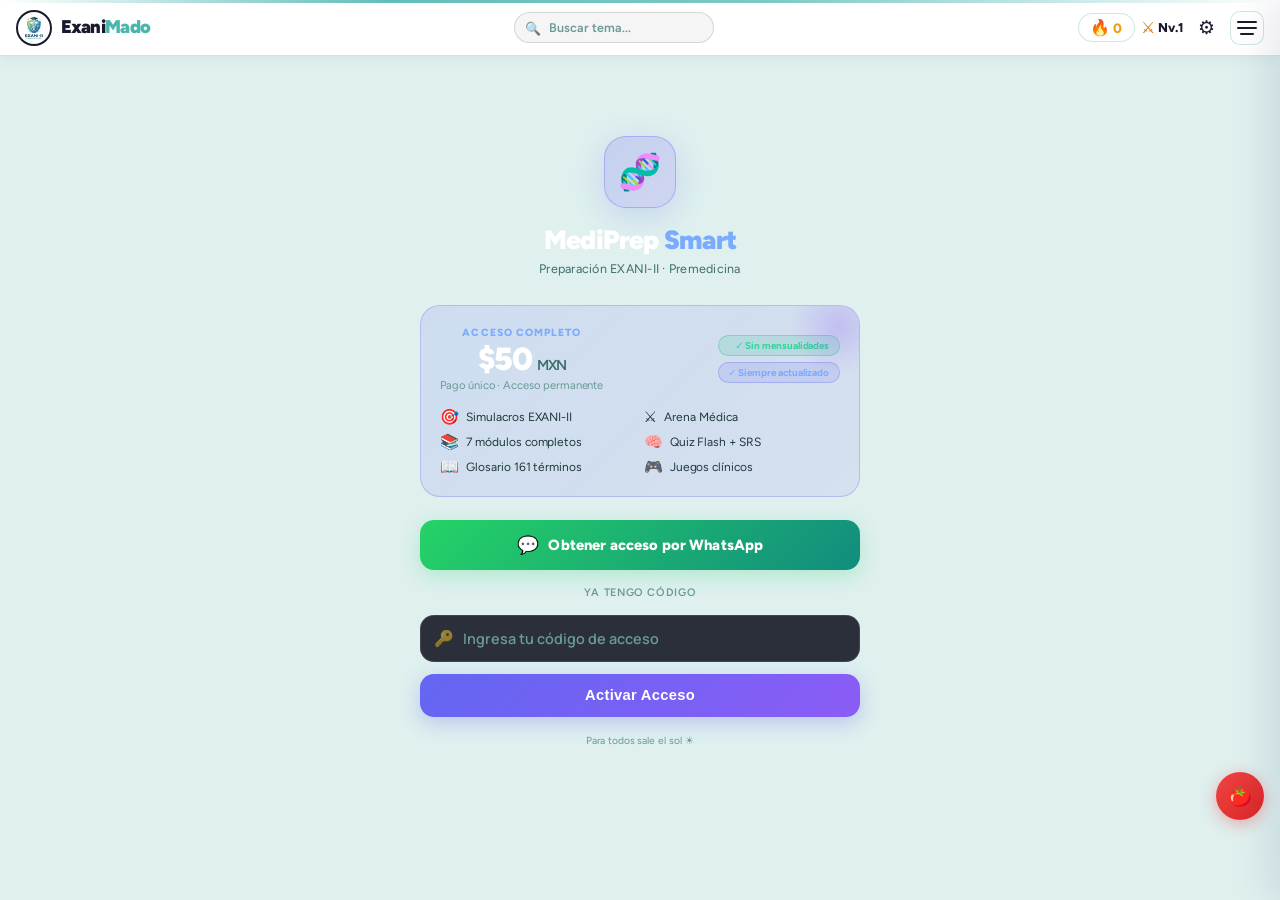
==== commit 6e8701b3: "Add files via upload" ====
--- a/index.html
+++ b/index.html
@@ -1,5 +1,5 @@
 <!DOCTYPE html>
-<html lang="es" data-theme="dark">
+<html lang="es" data-theme="light">
 <head>
     <meta charset="UTF-8">
     <meta name="viewport" content="width=device-width, initial-scale=1.0, minimum-scale=1.0, maximum-scale=1.0, user-scalable=no, viewport-fit=cover">
@@ -14,55 +14,62 @@
     <title>MediPrep Smart · EXANI-II</title>
     <style>
 /* ════════════════════════════════════════════════════════════════
-   MEDIPREP SMART v5.0 — "Apex Medical"
-   Fonts: Manrope · Figtree · JetBrains Mono
-   Diseño: moderno, profesional, con carácter
+   EXANIMADO — Paleta oficial
+   Colores: Teal var(--teal-l) · Negro #1a1a2e · Blanco #fff
+   Fondo app: #f0f9f8
 ════════════════════════════════════════════════════════════════ */
 :root {
-  --bg:          #070B18;
-  --bg-1:        #0B1020;
-  --surface:     rgba(11,16,32,0.97);
-  --card:        #0F1628;
-  --card-2:      #121B30;
-  --glass:       rgba(255,255,255,0.045);
-  --glass-h:     rgba(255,255,255,0.075);
-  --border:      rgba(255,255,255,0.075);
-  --border-m:    rgba(255,255,255,0.13);
-  --border-h:    rgba(255,255,255,0.22);
-
+  /* ── BACKGROUNDS ── */
+  --bg:          #dff0ef;
+  --bg-1:        #ffffff;
+  --surface:     rgba(255,255,255,0.97);
+  --card:        #ffffff;
+  --card-2:      #eef8f7;
+  --glass:       rgba(255,255,255,0.9);
+  --glass-h:     rgba(255,255,255,0.98);
+  --border:      rgba(0,140,125,0.20);
+  --border-m:    rgba(0,140,125,0.35);
+  --border-h:    rgba(0,140,125,0.52);
+
+  /* ── BRAND TEAL ── */
+  --teal:        #3AADA9;
+  --teal-l:      #5BBCB8;
+  --teal-d:      #1e9490;
+  --teal-glow:   rgba(58,173,169,0.32);
+  --teal-bg:     rgba(58,173,169,0.12);
+  --teal-bdr:    rgba(58,173,169,0.32);
+
+  /* ── BLUE — azul claro original ── */
   --blue:        #4F8EF7;
   --blue-l:      #7AABFF;
   --blue-d:      #2D6FE0;
   --blue-glow:   rgba(79,142,247,0.28);
-  --blue-bg:     rgba(79,142,247,0.1);
+  --blue-bg:     rgba(79,142,247,0.10);
   --blue-bdr:    rgba(79,142,247,0.28);
 
-  --teal:        #00D4AA;
-  --teal-l:      #33DDBC;
-  --teal-glow:   rgba(0,212,170,0.25);
-  --teal-bg:     rgba(0,212,170,0.09);
-  --teal-bdr:    rgba(0,212,170,0.26);
-
-  --gold:        #F5A623;
-  --gold-l:      #FFCA6A;
-  --gold-glow:   rgba(245,166,35,0.26);
-  --gold-bg:     rgba(245,166,35,0.09);
-
-  --rose:        #FF5C7A;
-  --rose-glow:   rgba(255,92,122,0.24);
-  --rose-bg:     rgba(255,92,122,0.09);
-  --rose-bdr:    rgba(255,92,122,0.25);
-
-  --violet:      #9B6DFF;
-  --violet-bg:   rgba(155,109,255,0.1);
-  --sky:         #3ECFED;
-  --amber:       #FF9F43;
-
-  --text:        #EDF1FF;
-  --text-2:      #B8C2E0;
-  --text-3:      #6B7899;
-  --text-dim:    #323C58;
-
+  /* ── OTROS COLORES ── */
+  --gold:        #d97706;
+  --gold-l:      #f59e0b;
+  --gold-glow:   rgba(217,119,6,0.22);
+  --gold-bg:     rgba(217,119,6,0.10);
+
+  --rose:        #e11d48;
+  --rose-glow:   rgba(225,29,72,0.2);
+  --rose-bg:     rgba(225,29,72,0.09);
+  --rose-bdr:    rgba(225,29,72,0.26);
+
+  --violet:      #7c3aed;
+  --violet-bg:   rgba(124,58,237,0.09);
+  --sky:         #0ea5e9;
+  --amber:       #d97706;
+
+  /* ── TEXTO ── */
+  --text:        #0a1628;
+  --text-2:      #1e3a38;
+  --text-3:      #3d6e6a;
+  --text-dim:    #6a9a96;
+
+  /* ── TIPOGRAFÍA ── */
   --font:        'Figtree', system-ui, sans-serif;
   --font-d:      'Manrope', system-ui, sans-serif;
   --mono:        'JetBrains Mono', monospace;
@@ -70,35 +77,35 @@
   --r-xs: 6px; --r-sm: 10px; --r: 14px;
   --r-lg: 18px; --r-xl: 24px; --r-2xl: 32px;
 
-  --sh:    0 2px 12px rgba(0,0,0,0.4);
-  --sh-m:  0 6px 24px rgba(0,0,0,0.5), 0 1px 0 rgba(255,255,255,0.03) inset;
-  --sh-lg: 0 12px 40px rgba(0,0,0,0.6), 0 1px 0 rgba(255,255,255,0.04) inset;
-  --sh-xl: 0 20px 64px rgba(0,0,0,0.7);
-}
-
-[data-theme="light"] {
-  --bg:      #F0F4FC;
-  --bg-1:    #FFFFFF;
-  --card:    #FFFFFF;
-  --card-2:  #F7F9FF;
-  --glass:   rgba(255,255,255,0.8);
-  --glass-h: rgba(255,255,255,0.95);
-  --border:  rgba(0,20,80,0.08);
-  --border-m:rgba(0,20,80,0.14);
-  --border-h:rgba(0,20,80,0.22);
-  --blue:    #2D6FE0; --blue-l:#4F8EF7; --blue-d:#1A52BD;
-  --blue-glow:rgba(45,111,224,0.18); --blue-bg:rgba(45,111,224,0.07); --blue-bdr:rgba(45,111,224,0.22);
-  --teal:    #00B890; --teal-l:#00D4AA;
-  --teal-glow:rgba(0,184,144,0.18); --teal-bg:rgba(0,184,144,0.07); --teal-bdr:rgba(0,184,144,0.22);
-  --gold:    #D4880A; --gold-l:#F5A623;
-  --gold-glow:rgba(212,136,10,0.18); --gold-bg:rgba(212,136,10,0.07);
-  --rose:    #E03055; --rose-glow:rgba(224,48,85,0.18); --rose-bg:rgba(224,48,85,0.07); --rose-bdr:rgba(224,48,85,0.22);
-  --violet:  #6B40E0; --violet-bg:rgba(107,64,224,0.07);
-  --text:    #0A1028; --text-2:#2D3A5A; --text-3:#5A6888; --text-dim:#9AA4C0;
-  --sh:    0 1px 4px rgba(0,20,80,0.07);
-  --sh-m:  0 4px 16px rgba(0,20,80,0.09);
-  --sh-lg: 0 10px 32px rgba(0,20,80,0.11);
-  --sh-xl: 0 20px 52px rgba(0,20,80,0.13);
+  --sh:    0 2px 6px rgba(0,80,70,0.12), 0 1px 3px rgba(0,80,70,0.08);
+  --sh-m:  0 4px 18px rgba(0,80,70,0.14), 0 1px 4px rgba(0,80,70,0.09);
+  --sh-lg: 0 10px 36px rgba(0,80,70,0.16), 0 2px 8px rgba(0,80,70,0.09);
+  --sh-xl: 0 20px 52px rgba(0,80,70,0.18);
+}
+
+/* Dark mode — verdaderamente oscuro */
+[data-theme="dark"] {
+  --bg:      #070B18;
+  --bg-1:    #0B1020;
+  --card:    #0F1628;
+  --card-2:  #121B30;
+  --glass:   rgba(255,255,255,0.05);
+  --glass-h: rgba(255,255,255,0.09);
+  --border:  rgba(255,255,255,0.08);
+  --border-m:rgba(255,255,255,0.14);
+  --border-h:rgba(255,255,255,0.24);
+  --teal:    #00D4AA; --teal-l:#33DDBC; --teal-d:#00B890;
+  --teal-glow:rgba(0,212,170,0.28); --teal-bg:rgba(0,212,170,0.10); --teal-bdr:rgba(0,212,170,0.28);
+  --blue:    #4F8EF7; --blue-l:#7AABFF; --blue-d:#2D6FE0;
+  --blue-glow:rgba(79,142,247,0.28); --blue-bg:rgba(79,142,247,0.10); --blue-bdr:rgba(79,142,247,0.28);
+  --gold:    #F5A623; --gold-l:#FFCA6A; --gold-glow:rgba(245,166,35,0.26); --gold-bg:rgba(245,166,35,0.09);
+  --rose:    #FF5C7A; --rose-glow:rgba(255,92,122,0.24); --rose-bg:rgba(255,92,122,0.09); --rose-bdr:rgba(255,92,122,0.26);
+  --violet:  #9B6DFF; --violet-bg:rgba(155,109,255,0.10);
+  --text:    #EDF1FF; --text-2:#B8C2E0; --text-3:#6B7899; --text-dim:#323C58;
+  --sh:    0 2px 12px rgba(0,0,0,0.45);
+  --sh-m:  0 6px 24px rgba(0,0,0,0.55);
+  --sh-lg: 0 12px 40px rgba(0,0,0,0.65);
+  --sh-xl: 0 20px 64px rgba(0,0,0,0.75);
 }
 
 /* ── RESET ─────────────────────────────────────────────── */
@@ -116,21 +123,17 @@
   padding-bottom:72px; overflow-x:hidden; overflow-y:auto;
   transition:background .3s, color .3s;
 }
-body:not([data-theme="light"]) {
+[data-theme="dark"] body,
+body[data-theme="dark"] {
   background-image:
     radial-gradient(ellipse 90% 40% at 15% -5%, rgba(79,142,247,0.12) 0%, transparent 60%),
     radial-gradient(ellipse 50% 35% at 88% 88%, rgba(155,109,255,0.09) 0%, transparent 55%),
     radial-gradient(ellipse 40% 30% at 5% 68%, rgba(0,212,170,0.06) 0%, transparent 50%);
 }
-body:not([data-theme="light"])::after {
-  content:''; position:fixed; inset:0; z-index:0; pointer-events:none;
-  opacity:.018;
-  background-image:url("data:image/svg+xml,%3Csvg viewBox='0 0 256 256' xmlns='http://www.w3.org/2000/svg'%3E%3Cfilter id='n'%3E%3CfeTurbulence type='fractalNoise' baseFrequency='.85' numOctaves='4' stitchTiles='stitch'/%3E%3C/filter%3E%3Crect width='100%25' height='100%25' filter='url(%23n)'/%3E%3C/svg%3E");
-  background-size:180px;
-}
+body:not([data-theme="light"])::after { display:none; }
 ::-webkit-scrollbar { width:3px; height:3px; }
 ::-webkit-scrollbar-track { background:transparent; }
-::-webkit-scrollbar-thumb { background:rgba(79,142,247,0.28); border-radius:99px; }
+::-webkit-scrollbar-thumb { background:rgba(91,188,184,0.35); border-radius:99px; }
 
 /* ── AURORA ────────────────────────────────────────────── */
 .aurora-orb { position:fixed; border-radius:50%; filter:blur(90px); pointer-events:none; z-index:0; }
@@ -145,23 +148,24 @@
 /* ── HEADER ────────────────────────────────────────────── */
 .header {
   position:sticky; top:0; z-index:900;
-  background:rgba(7,11,24,0.88);
-  backdrop-filter:blur(28px) saturate(2);
-  -webkit-backdrop-filter:blur(28px) saturate(2);
-  border-bottom:1px solid var(--border);
+  background:#ffffff;
+  backdrop-filter:blur(20px) saturate(1.5);
+  -webkit-backdrop-filter:blur(20px) saturate(1.5);
+  border-bottom:1.5px solid rgba(91,188,184,0.2);
   padding:.72rem 1.1rem;
   display:flex; align-items:center; justify-content:space-between;
+  box-shadow:0 2px 12px rgba(0,100,90,0.07);
+  transition:background .3s;
+}
+[data-theme="dark"] .header {
+  background:rgba(7,11,24,0.92);
+  border-bottom:1px solid var(--border);
   box-shadow:0 1px 0 rgba(255,255,255,0.02), 0 4px 20px rgba(0,0,0,0.45);
-  transition:background .3s;
-}
-[data-theme="light"] .header {
-  background:rgba(255,255,255,0.9);
-  box-shadow:0 1px 0 var(--border), 0 4px 16px rgba(0,20,80,0.06);
 }
 .header::before {
-  content:''; position:absolute; top:0; left:0; right:0; height:2px;
-  background:linear-gradient(90deg, transparent, var(--blue) 25%, var(--teal) 60%, transparent);
-  opacity:.6;
+  content:''; position:absolute; top:0; left:0; right:0; height:2.5px;
+  background:linear-gradient(90deg, transparent, var(--teal) 30%, var(--teal-l) 60%, transparent);
+  opacity:.8;
 }
 .logo { display:flex; align-items:center; gap:.58rem; cursor:pointer; }
 .logo-icon {
@@ -222,39 +226,40 @@
 /* ── BOTTOM NAV ────────────────────────────────────────── */
 .bottom-nav {
   position:fixed; bottom:0; left:0; right:0; z-index:900;
-  background:rgba(7,11,24,0.96);
-  backdrop-filter:blur(32px) saturate(2.2);
-  -webkit-backdrop-filter:blur(32px) saturate(2.2);
-  border-top:1px solid var(--border);
+  background:rgba(255,255,255,0.97);
+  backdrop-filter:blur(20px) saturate(1.5);
+  -webkit-backdrop-filter:blur(20px) saturate(1.5);
+  border-top:1.5px solid rgba(91,188,184,0.2);
   display:grid; grid-template-columns:repeat(5,1fr);
   padding:0 .2rem env(safe-area-inset-bottom,.35rem);
+  box-shadow:0 -2px 16px rgba(0,100,90,0.08);
+  transition:background .3s;
+}
+[data-theme="dark"] .bottom-nav {
+  background:rgba(7,11,24,0.96);
+  border-top:1px solid var(--border);
   box-shadow:0 -8px 28px rgba(0,0,0,0.5);
-  transition:background .3s;
-}
-[data-theme="light"] .bottom-nav {
-  background:rgba(255,255,255,0.96);
-  box-shadow:0 -1px 0 var(--border), 0 -4px 16px rgba(0,20,80,0.05);
 }
 .nav-item {
   display:flex; flex-direction:column; align-items:center; justify-content:center;
   padding:.5rem .2rem .6rem; cursor:pointer; border:none; background:transparent;
-  color:var(--text-dim); font-family:var(--font); gap:.16rem;
+  color:#a0aec0; font-family:var(--font); gap:.16rem;
   min-height:58px; position:relative; transition:color .2s;
 }
 .nav-icon { font-size:1.2rem; line-height:1; transition:transform .28s cubic-bezier(.34,1.56,.64,1), filter .2s; }
 .nav-label { font-size:.55rem; font-weight:700; letter-spacing:.04em; text-transform:uppercase; line-height:1; }
-.nav-item.active { color:var(--blue-l); }
-.nav-item.active .nav-icon { transform:translateY(-3px) scale(1.18); filter:drop-shadow(0 0 7px var(--blue-glow)); }
+.nav-item.active { color:var(--teal-d); }
+.nav-item.active .nav-icon { transform:translateY(-3px) scale(1.18); filter:drop-shadow(0 0 7px var(--teal-glow)); }
 .nav-item.active::before {
   content:''; position:absolute; top:0; left:50%; transform:translateX(-50%);
   width:28px; height:2.5px;
-  background:linear-gradient(90deg, transparent, var(--blue-l), transparent);
+  background:linear-gradient(90deg, transparent, var(--teal), transparent);
   border-radius:0 0 4px 4px;
 }
 .nav-item.active::after {
   content:''; position:absolute; top:.38rem;
   width:36px; height:36px; border-radius:50%;
-  background:radial-gradient(circle, var(--blue-bg) 0%, transparent 70%);
+  background:radial-gradient(circle, var(--teal-bg) 0%, transparent 70%);
   pointer-events:none;
 }
 .nav-item:active .nav-icon { transform:scale(.86); }
@@ -412,10 +417,10 @@
 }
 [data-theme="light"] .home-list-card { box-shadow:var(--sh); }
 .home-list-card:hover {
-  border-color:var(--border-m);
+  border-color:var(--teal-bdr);
   background:var(--card-2);
   transform:translateX(4px);
-  box-shadow:0 4px 20px rgba(0,0,0,.35);
+  box-shadow:0 4px 16px rgba(0,100,90,.1);
 }
 .home-list-card:active { transform:scale(.98); }
 .hlc-accent { position:absolute; left:0; top:0; bottom:0; width:3px; border-radius:3px 0 0 3px; }
@@ -567,8 +572,8 @@
 
 /* ── BUTTONS ───────────────────────────────────────────── */
 .btn { flex:1; padding:.86rem 1.3rem; border:none; border-radius:var(--r); font-size:.88rem; font-weight:700; cursor:pointer; transition:all .2s; font-family:var(--font-d); letter-spacing:-.01em; display:inline-flex; align-items:center; justify-content:center; gap:.4rem; position:relative; overflow:hidden; }
-.btn-primary { background:linear-gradient(135deg, var(--blue), var(--blue-d)); color:#fff; box-shadow:0 4px 14px var(--blue-glow), 0 1px 0 rgba(255,255,255,.1) inset; }
-.btn-primary:hover { transform:translateY(-2px); box-shadow:0 8px 26px rgba(79,142,247,.44); }
+.btn-primary { background:linear-gradient(135deg, var(--teal), var(--teal-d)); color:#fff; box-shadow:0 4px 14px var(--teal-glow), 0 1px 0 rgba(255,255,255,.1) inset; }
+.btn-primary:hover { transform:translateY(-2px); box-shadow:0 8px 26px var(--teal-glow); }
 .btn-primary:active { transform:scale(.98); }
 .btn-primary:disabled { opacity:.38; cursor:not-allowed; transform:none; }
 .btn-gold { background:linear-gradient(135deg, var(--gold), #C47A00); color:#0A0800; font-weight:800; box-shadow:0 4px 14px var(--gold-glow); }
@@ -698,11 +703,11 @@
 .drawer { position:fixed; top:0; right:0; bottom:0; width:min(82vw,310px); z-index:1200; background:var(--bg-1); border-left:1px solid var(--border); transform:translateX(100%); transition:transform .33s cubic-bezier(.22,1,.36,1); display:flex; flex-direction:column; overflow:hidden; }
 [data-theme="light"] .drawer { box-shadow:-10px 0 40px rgba(0,20,80,0.1); }
 .drawer.open { transform:translateX(0); }
-.drawer::before { content:''; position:absolute; top:0; left:0; right:0; height:2px; background:linear-gradient(90deg,var(--blue),var(--teal)); }
+.drawer::before { content:''; position:absolute; top:0; left:0; right:0; height:2.5px; background:linear-gradient(90deg,var(--teal),var(--teal-l)); }
 .drawer-header { display:flex; align-items:center; justify-content:space-between; padding:1rem 1rem .75rem; border-bottom:1px solid var(--border); flex-shrink:0; }
 .drawer-brand { display:flex; align-items:center; gap:.52rem; }
-.drawer-brand-icon { width:34px; height:34px; border-radius:10px; font-size:1.2rem; display:flex; align-items:center; justify-content:center; background:var(--blue-bg); border:1px solid var(--blue-bdr); }
-.drawer-brand-name { font-size:.9rem; font-weight:800; color:var(--text); letter-spacing:-.02em; }
+.drawer-brand-icon { width:34px; height:34px; border-radius:10px; font-size:1.2rem; display:flex; align-items:center; justify-content:center; background:var(--teal-bg); border:1px solid var(--teal-bdr); }
+.drawer-brand-name { font-size:.9rem; font-weight:900; color:var(--text); letter-spacing:-.03em; }
 .drawer-brand-sub { font-size:.56rem; color:var(--text-dim); font-weight:600; letter-spacing:.05em; }
 .drawer-close { width:30px; height:30px; border-radius:8px; border:1px solid var(--border); background:var(--glass); color:var(--text-3); font-size:.9rem; display:flex; align-items:center; justify-content:center; cursor:pointer; transition:all .18s; }
 .drawer-close:hover { background:rgba(255,92,122,.15); color:#FF8099; border-color:var(--rose-bdr); }
@@ -769,7 +774,7 @@
 .toggle-switch input { opacity:0; width:0; height:0; position:absolute; }
 .toggle-slider { position:absolute; cursor:pointer; inset:0; background:var(--border-m); border-radius:99px; transition:background .25s; }
 .toggle-slider::before { content:''; position:absolute; height:18px; width:18px; left:3px; bottom:3px; background:#fff; border-radius:50%; transition:transform .25s cubic-bezier(.34,1.56,.64,1); box-shadow:0 1px 3px rgba(0,0,0,.3); }
-.toggle-switch input:checked + .toggle-slider { background:var(--blue); }
+.toggle-switch input:checked + .toggle-slider { background:var(--teal); }
 .toggle-switch input:checked + .toggle-slider::before { transform:translateX(18px); }
 .theme-selector { display:grid; grid-template-columns:1fr 1fr; gap:.5rem; margin-top:.3rem; }
 .theme-option { display:flex; align-items:center; gap:.55rem; padding:.62rem .78rem; border-radius:var(--r); border:1.5px solid var(--border); cursor:pointer; transition:all .2s; background:var(--glass); font-size:.76rem; font-weight:700; color:var(--text-2); }
@@ -974,27 +979,43 @@
     <div id="toastContainer"></div>
     <!-- LEVEL UP BANNER -->
     <div id="arenaLevelUpBanner"></div>
-    <header class="header">
-        <div class="logo" onclick="goHome()" title="Inicio">
-            <div class="logo-icon">🧬</div>
-            <div class="logo-text" style="display:flex;align-items:center;gap:.5rem;">Mediprep<span style="font-size:.52rem;font-weight:800;letter-spacing:.06em;padding:.12rem .48rem;border-radius:5px;background:rgba(99,102,241,0.15);border:1px solid rgba(99,102,241,0.38);color:var(--blue-l);font-family:var(--font-d);text-transform:uppercase;">EXANI-II</span></div>
-        </div>
-        <div class="header-stat" id="headerStreak" style="display:flex;">
-            <span style="font-size:1.1rem">🔥</span>
-            <span id="headerStreakVal" style="font-weight:700;color:var(--gold);">0</span>
-        </div>
-        <div class="header-stat" id="wrongCountBadge" style="display:none;background:rgba(239,68,68,0.15);border:1px solid rgba(239,68,68,0.3);padding:0.35rem 0.65rem;border-radius:20px;cursor:pointer;" onclick="showScreen('repasoIncorrectasScreen')" title="Repasar incorrectas">
-            <span style="font-size:0.9rem;margin-right:0.2rem;">❌</span>
-            <span style="font-weight:700;color:#fca5a5;font-size:0.85rem;">0</span>
-        </div>
-        <div id="headerXP" style="cursor:pointer;" onclick="showScreen('batallaMenuScreen')" title="Arena Médica">
-            <span>⚔️</span>
-            <span id="headerXPVal">Nv.1</span>
-        </div>
-        <div class="header-right">
-            <button class="settings-btn" onclick="openSettings()" title="Configuración" aria-label="Configuración">⚙</button>
-            <div class="hamburger-btn" onclick="openDrawer()" title="Menú" id="hamburgerBtn">
-                <span></span><span></span><span></span>
+    <!-- ══ EXANIMADO HEADER ══════════════════════════════════ -->
+    <header class="header" style="background:#fff;border-bottom:1.5px solid var(--border);backdrop-filter:none;-webkit-backdrop-filter:none;padding:.6rem 1rem;">
+        <!-- Logo ExaniMado -->
+        <div class="logo" onclick="goHome()" title="Inicio" style="gap:.55rem;">
+            <div style="width:36px;height:36px;border-radius:50%;border:2px solid #1a1a2e;display:flex;align-items:center;justify-content:center;flex-shrink:0;">
+                <img src="icon-192.png" style="width:28px;height:28px;border-radius:50%;object-fit:cover;" onerror="this.style.display='none';this.parentElement.innerHTML='🧬';">
+            </div>
+            <div style="font-family:'Figtree',sans-serif;font-size:1.15rem;font-weight:900;letter-spacing:-.03em;color:#1a1a2e;line-height:1;">
+                Exani<span style="color:#4DB6AC;">Mado</span>
+            </div>
+        </div>
+
+        <!-- Search bar (decorativa, estilo imagen) -->
+        <div style="flex:1;max-width:200px;margin:0 .5rem;position:relative;">
+            <input type="text" placeholder="Buscar tema..." style="width:100%;padding:.42rem .9rem .42rem 2.1rem;border-radius:22px;border:1.5px solid rgba(0,0,0,0.13);background:#f5f5f5;font-size:.78rem;font-family:'Figtree',sans-serif;color:#1a1a2e;outline:none;" onfocus="navTo('preguntasRapidasScreen','nav-quiz')" readonly>
+            <span style="position:absolute;left:.65rem;top:50%;transform:translateY(-50%);font-size:.8rem;pointer-events:none;">🔍</span>
+        </div>
+
+        <!-- Streak + XP + Ajustes + Menu -->
+        <div style="display:flex;align-items:center;gap:.4rem;flex-shrink:0;">
+            <div class="header-stat" id="headerStreak" style="display:flex;gap:.2rem;align-items:center;">
+                <span style="font-size:1rem">🔥</span>
+                <span id="headerStreakVal" style="font-weight:800;color:#f59e0b;font-size:.85rem;">0</span>
+            </div>
+            <div class="header-stat" id="wrongCountBadge" style="display:none;background:rgba(239,68,68,0.12);border:1px solid rgba(239,68,68,0.25);padding:0.28rem 0.55rem;border-radius:20px;cursor:pointer;" onclick="showScreen('repasoIncorrectasScreen')">
+                <span style="font-size:0.85rem;">❌</span>
+                <span style="font-weight:700;color:#fca5a5;font-size:0.8rem;">0</span>
+            </div>
+            <div id="headerXP" style="cursor:pointer;display:flex;align-items:center;gap:.2rem;" onclick="showScreen('batallaMenuScreen')">
+                <span style="font-size:1rem;">⚔️</span>
+                <span id="headerXPVal" style="font-weight:800;font-size:.8rem;color:#1a1a2e;">Nv.1</span>
+            </div>
+            <button class="settings-btn" onclick="openSettings()" style="background:none;border:none;font-size:1.2rem;cursor:pointer;padding:.2rem;color:#1a1a2e;" title="Configuración">⚙</button>
+            <div class="hamburger-btn" onclick="openDrawer()" id="hamburgerBtn" style="display:flex;flex-direction:column;gap:4px;cursor:pointer;padding:.3rem;">
+                <span style="display:block;width:20px;height:2px;background:#1a1a2e;border-radius:2px;"></span>
+                <span style="display:block;width:20px;height:2px;background:#1a1a2e;border-radius:2px;"></span>
+                <span style="display:block;width:14px;height:2px;background:#1a1a2e;border-radius:2px;"></span>
             </div>
         </div>
     </header>
@@ -1010,7 +1031,7 @@
             <div class="drawer-brand">
                 <div class="drawer-brand-icon">🧬</div>
                 <div>
-                    <div class="drawer-brand-name">MediPrep Smart</div>
+                    <div class="drawer-brand-name">Exani<span style="color:var(--teal);">Mado</span></div>
                     <div class="drawer-brand-sub">EXANI-II · Premedicina</div>
                 </div>
             </div>
@@ -1444,260 +1465,223 @@
         <!-- ═══════════════════════════════════════════════════════ -->
         <!-- PANTALLA DE INICIO                                    -->
         <!-- ═══════════════════════════════════════════════════════ -->
-        <div id="homeScreen" class="screen">
-
-            <!-- ── DAILY MISSION ─────────────────────── -->
-            <div class="daily-card home-animate home-animate-1" onclick="navTo('preguntasRapidasScreen','nav-quiz')">
-                <div class="daily-card-eyebrow">
-                    <span class="live-dot"></span>
-                    <span>Misión de hoy</span>
-                </div>
-                <div class="daily-card-title">
-                    ¿Listo para el<br>
-                    <span class="shimmer-text">EXANI-II?</span>
-                </div>
-                <div class="daily-card-footer">
-                    <div class="daily-card-cta">Toca para practicar ahora →</div>
-                    <div id="homeSrsIndicator" style="display:none;" class="badge-chip badge-emerald">
-                        <span id="homeSrsCount">0</span> SRS hoy
-                    </div>
-                </div>
-            </div>
-
-            <!-- ── STATS ─────────────────────────────── -->
-            <div class="home-stats-grid home-animate home-animate-2">
-                <div class="hstat">
-                    <div class="hstat-bar" id="hstatBar1" style="background:linear-gradient(90deg,var(--blue),var(--violet));width:0%;"></div>
-                    <div class="hstat-v grad-num grad-indigo" id="hstatPrecision">0%</div>
-                    <div class="hstat-l">Precisión</div>
-                </div>
-                <div class="hstat">
-                    <div class="hstat-bar" id="hstatBar2" style="background:linear-gradient(90deg,var(--gold),#fb923c);width:0%;"></div>
-                    <div class="hstat-v grad-num grad-gold" id="hstatRacha">0</div>
-                    <div class="hstat-l">Racha 🔥</div>
-                </div>
-                <div class="hstat">
-                    <div class="hstat-bar" id="hstatBar3" style="background:linear-gradient(90deg,var(--teal),#34d399);width:0%;"></div>
-                    <div class="hstat-v grad-num grad-emerald" id="hstatTotal">0</div>
-                    <div class="hstat-l">Resueltas</div>
-                </div>
-            </div>
-
-            <!-- ── INCORRECTAS ALERT ──────────────────── -->
-            <div id="wrongBankCard" style="display:none;" class="wrong-alert home-animate home-animate-2" onclick="showScreen('repasoIncorrectasScreen')">
-                <div class="hlc-icon" style="background:rgba(239,68,68,0.18);border:1px solid rgba(239,68,68,0.3);">⚠️</div>
+        <div id="homeScreen" class="screen" style="background:var(--bg);min-height:100dvh;padding-bottom:80px;">
+
+        <!-- ══ HERO BANNER ══════════════════════════════════════ -->
+        <div style="background:linear-gradient(160deg,var(--teal-l) 0%,var(--teal-l) 60%,var(--teal-d) 100%);padding:1.6rem 1.2rem 1.4rem;position:relative;overflow:hidden;">
+            <!-- Grain texture overlay -->
+            <div style="position:absolute;inset:0;opacity:.04;background-image:url('data:image/svg+xml,%3Csvg viewBox=\'0 0 200 200\' xmlns=\'http://www.w3.org/2000/svg\'%3E%3Cfilter id=\'n\'%3E%3CfeTurbulence type=\'fractalNoise\' baseFrequency=\'.8\' numOctaves=\'4\' stitchTiles=\'stitch\'/%3E%3C/filter%3E%3Crect width=\'100%25\' height=\'100%25\' filter=\'url(%23n)\'/%3E%3C/svg%3E');background-size:150px;pointer-events:none;"></div>
+            <!-- Decorative circle -->
+            <div style="position:absolute;top:-40px;right:-50px;width:160px;height:160px;border-radius:50%;background:rgba(255,255,255,0.1);pointer-events:none;"></div>
+            <div style="position:absolute;bottom:-30px;left:-20px;width:100px;height:100px;border-radius:50%;background:rgba(255,255,255,0.07);pointer-events:none;"></div>
+
+            <div style="position:relative;z-index:1;">
+                <div style="font-family:'Figtree',sans-serif;font-size:1.65rem;font-weight:900;color:#1a1a2e;line-height:1.2;margin-bottom:.5rem;letter-spacing:-.03em;">
+                    Domina el EXANI-II<br>y asegura tu lugar<br>en <span style="color:#fff;">Medicina.</span>
+                </div>
+                <div style="font-size:.8rem;color:rgba(26,26,46,0.75);line-height:1.55;margin-bottom:1rem;max-width:280px;">
+                    Transformamos tus horas de estudio en resultados reales. ¡Anímate a dar el primer paso hacia tu bata blanca!
+                </div>
+
+                <!-- Stats row in hero -->
+                <div style="display:grid;grid-template-columns:repeat(3,1fr);gap:.55rem;margin-bottom:.75rem;">
+                    <div style="background:rgba(255,255,255,0.28);border-radius:12px;padding:.65rem .4rem;text-align:center;border:1px solid rgba(255,255,255,.4);">
+                        <div style="font-family:'Figtree',sans-serif;font-size:1.25rem;font-weight:900;color:#1a1a2e;" id="hstatPrecision">0%</div>
+                        <div style="font-size:.58rem;font-weight:700;color:rgba(26,26,46,.6);text-transform:uppercase;letter-spacing:.04em;">Precisión</div>
+                        <div class="hstat-bar" id="hstatBar1" style="display:none;"></div>
+                    </div>
+                    <div style="background:rgba(255,255,255,0.28);border-radius:12px;padding:.65rem .4rem;text-align:center;border:1px solid rgba(255,255,255,.4);">
+                        <div style="font-family:'Figtree',sans-serif;font-size:1.25rem;font-weight:900;color:#1a1a2e;" id="hstatRacha">0</div>
+                        <div style="font-size:.58rem;font-weight:700;color:rgba(26,26,46,.6);text-transform:uppercase;letter-spacing:.04em;">Racha 🔥</div>
+                        <div class="hstat-bar" id="hstatBar2" style="display:none;"></div>
+                    </div>
+                    <div style="background:rgba(255,255,255,0.28);border-radius:12px;padding:.65rem .4rem;text-align:center;border:1px solid rgba(255,255,255,.4);">
+                        <div style="font-family:'Figtree',sans-serif;font-size:1.25rem;font-weight:900;color:#1a1a2e;" id="hstatTotal">0</div>
+                        <div style="font-size:.58rem;font-weight:700;color:rgba(26,26,46,.6);text-transform:uppercase;letter-spacing:.04em;">Resueltas</div>
+                        <div class="hstat-bar" id="hstatBar3" style="display:none;"></div>
+                    </div>
+                </div>
+
+                <!-- SRS hidden indicator (kept for JS) -->
+                <div id="homeSrsIndicator" style="display:none;" class="badge-chip badge-emerald">
+                    <span id="homeSrsCount">0</span> SRS hoy
+                </div>
+            </div>
+        </div>
+
+        <!-- ══ CONTENIDO PRINCIPAL ══════════════════════════════ -->
+        <div style="padding:.9rem .95rem 0;">
+
+            <!-- ALERT INCORRECTAS (hidden by default) -->
+            <div id="wrongBankCard" style="display:none;background:#fff3cd;border:1.5px solid #f59e0b;border-radius:14px;padding:.75rem 1rem;margin-bottom:.75rem;display:none;align-items:center;gap:.7rem;cursor:pointer;" onclick="showScreen('repasoIncorrectasScreen')">
+                <div style="font-size:1.3rem;">⚠️</div>
                 <div style="flex:1;">
-                    <div style="font-weight:700;color:#fca5a5;font-size:.84rem;">Tienes incorrectas por repasar</div>
-                    <div style="font-size:.68rem;color:rgba(252,165,165,0.55);margin-top:.06rem;">Refuerza lo que fallaste · <span id="wrongBankCardCount">0</span> preguntas</div>
-                </div>
-                <div class="badge-chip badge-rose">Repasar →</div>
-            </div>
-
-            <!-- ── ARENA XP BAR ───────────────────────── -->
-            <div class="arena-xp-bar home-animate home-animate-3" id="homeArenaXPBar" onclick="showScreen('batallaMenuScreen')">
-                <div class="arena-xp-top">
-                    <span class="arena-xp-lvl" id="homeArenaLvlLabel">⚔️ Cargando nivel...</span>
-                    <span class="arena-xp-val" id="homeArenaXPLabel">0 XP</span>
-                </div>
-                <div class="arena-xp-track">
-                    <div id="homeArenaXPFill" class="arena-xp-fill" style="width:0%;"></div>
-                </div>
-            </div>
-
-            <!-- ── ARENA HERO ─────────────────────────── -->
-            <div class="home-animate home-animate-3" style="margin-bottom:.75rem;">
-                <div class="arena-hero" onclick="showScreen('batallaMenuScreen');refreshArenaMenu();">
-                    <div class="arena-hero-glow"></div>
-                    <div class="arena-hero-row">
-                        <div class="arena-hero-icon">⚔️</div>
-                        <div style="flex:1;">
-                            <div style="display:flex;align-items:center;gap:.5rem;margin-bottom:.18rem;">
-                                <div class="arena-hero-name">Arena Médica</div>
-                                <span class="badge-chip badge-rose" id="homeArenaLvlBadge">⚔️ Nv.1</span>
-                            </div>
-                            <div class="arena-hero-sub">Batalla con vidas · combos · XP · power-ups</div>
-                        </div>
-                        <span class="arena-hero-chevron">›</span>
-                    </div>
-                </div>
-            </div>
-
-            <!-- ── ESTUDIA ────────────────────────────── -->
-            <p class="home-section-label home-animate home-animate-3">Estudia</p>
-
-            <div class="home-study-grid home-animate home-animate-3">
-                <div class="hcard hcard-indigo kinetic" onclick="navTo('preguntasRapidasScreen','nav-quiz')">
-                    <div class="hcard-glow"></div>
-                    <span class="hcard-icon">⚡</span>
-                    <div class="hcard-title">Quiz Flash</div>
-                    <div class="hcard-sub">Practica por tema</div>
-                    <span class="hcard-tag">Personalizable</span>
-                </div>
-                <div class="hcard hcard-amber kinetic" onclick="navTo('examenesScreen','nav-exams')">
-                    <div class="hcard-glow"></div>
-                    <span class="hcard-icon">🎯</span>
-                    <div class="hcard-title">Simulacros</div>
-                    <div class="hcard-sub">EXANI-II oficial</div>
-                    <span class="hcard-tag">Cronometrado</span>
-                </div>
-            </div>
-
-            <div class="home-animate home-animate-3">
-                <div class="home-list-card" onclick="navTo('clasesScreen','nav-clases');setTimeout(function(){if(typeof cargarModulos==='function')cargarModulos();},80)">
-                    <div class="hlc-accent" style="background:var(--teal);"></div>
-                    <div class="hlc-icon" style="background:rgba(16,185,129,0.14);border:1px solid rgba(16,185,129,0.22);">📚</div>
+                    <div style="font-weight:700;color:#92400e;font-size:.82rem;">Tienes incorrectas por repasar</div>
+                    <div style="font-size:.68rem;color:#b45309;margin-top:.05rem;">Refuerza lo que fallaste · <span id="wrongBankCardCount">0</span> preguntas</div>
+                </div>
+                <div style="background:#f59e0b;color:#fff;font-size:.65rem;font-weight:800;padding:.25rem .65rem;border-radius:20px;">Repasar →</div>
+            </div>
+
+            <!-- ARENA XP BAR -->
+            <div class="arena-xp-bar" id="homeArenaXPBar" onclick="showScreen('batallaMenuScreen')" style="background:#fff;border:1.5px solid var(--teal-bdr);border-radius:16px;padding:.75rem 1rem;margin-bottom:.75rem;cursor:pointer;">
+                <div class="arena-xp-top" style="display:flex;justify-content:space-between;margin-bottom:.4rem;">
+                    <span class="arena-xp-lvl" id="homeArenaLvlLabel" style="font-size:.78rem;font-weight:700;color:#1a1a2e;">⚔️ Cargando nivel...</span>
+                    <span class="arena-xp-val" id="homeArenaXPLabel" style="font-size:.75rem;font-weight:700;color:var(--teal-l);">0 XP</span>
+                </div>
+                <div class="arena-xp-track" style="background:var(--teal-bg);border-radius:99px;height:6px;overflow:hidden;">
+                    <div id="homeArenaXPFill" class="arena-xp-fill" style="width:0%;height:100%;background:linear-gradient(90deg,var(--teal-l),var(--teal-d));border-radius:99px;transition:width .6s ease;"></div>
+                </div>
+            </div>
+
+            <!-- ══ SECCIÓN: MÓDULOS ══════════════════════════════ -->
+            <div style="font-family:'Figtree',sans-serif;font-size:1.15rem;font-weight:900;color:#1a1a2e;letter-spacing:-.01em;margin-bottom:.75rem;display:flex;align-items:center;gap:.5rem;">
+                MÓDULOS
+                <div style="flex:1;height:2px;background:linear-gradient(90deg,rgba(0,175,155,.3),transparent);border-radius:2px;"></div>
+            </div>
+
+            <!-- Grid 2x2 MÓDULOS estilo pill -->
+            <div style="display:grid;grid-template-columns:1fr 1fr;gap:.65rem;margin-bottom:1.1rem;">
+
+                <!-- PREMEDICINA -->
+                <div onclick="showScreen('premedicinaScreen')"
+                    style="border:2.5px solid var(--teal-l);border-radius:22px;padding:.9rem .85rem;background:#fff;cursor:pointer;transition:all .18s;box-shadow:var(--sh);">
+                    <div style="font-family:'Figtree',sans-serif;font-size:.88rem;font-weight:900;color:var(--text);letter-spacing:.02em;text-transform:uppercase;line-height:1.25;margin-bottom:.3rem;">PREMEDICINA</div>
+                    <div style="display:flex;flex-wrap:wrap;gap:.3rem;margin-top:.2rem;">
+                        <span style="font-size:.58rem;background:var(--teal-bg);color:var(--teal-d);padding:.18rem .5rem;border-radius:99px;font-weight:700;">Clases</span>
+                        <span style="font-size:.58rem;background:var(--teal-bg);color:var(--teal-d);padding:.18rem .5rem;border-radius:99px;font-weight:700;">Video</span>
+                        <span style="font-size:.58rem;background:var(--teal-bg);color:var(--teal-d);padding:.18rem .5rem;border-radius:99px;font-weight:700;">Simul.</span>
+                    </div>
+                </div>
+
+                <!-- COMPRENSIÓN LECTORA -->
+                <div onclick="navTo('preguntasRapidasScreen','nav-quiz')"
+                    style="border:2.5px solid var(--teal-l);border-radius:22px;padding:.9rem .85rem;background:#fff;cursor:pointer;transition:all .18s;">
+                    <div style="font-family:'Figtree',sans-serif;font-size:.88rem;font-weight:900;color:#1a1a2e;letter-spacing:.02em;text-transform:uppercase;line-height:1.25;margin-bottom:.3rem;">COMPRENSIÓN<br>LECTORA</div>
+                    <div style="display:flex;flex-wrap:wrap;gap:.3rem;margin-top:.2rem;">
+                        <span style="font-size:.58rem;background:var(--teal-bg);color:var(--teal-d);padding:.18rem .5rem;border-radius:99px;font-weight:700;">Quiz</span>
+                        <span style="font-size:.58rem;background:var(--teal-bg);color:var(--teal-d);padding:.18rem .5rem;border-radius:99px;font-weight:700;">Simul.</span>
+                    </div>
+                </div>
+
+                <!-- PENSAMIENTO MATEMÁTICO -->
+                <div onclick="navTo('preguntasRapidasScreen','nav-quiz')"
+                    style="border:2.5px solid var(--teal-l);border-radius:22px;padding:.9rem .85rem;background:#fff;cursor:pointer;transition:all .18s;">
+                    <div style="font-family:'Figtree',sans-serif;font-size:.88rem;font-weight:900;color:#1a1a2e;letter-spacing:.02em;text-transform:uppercase;line-height:1.25;margin-bottom:.3rem;">PENSAMIENTO<br>MATEMÁTICO</div>
+                    <div style="display:flex;flex-wrap:wrap;gap:.3rem;margin-top:.2rem;">
+                        <span style="font-size:.58rem;background:var(--teal-bg);color:var(--teal-d);padding:.18rem .5rem;border-radius:99px;font-weight:700;">Quiz</span>
+                        <span style="font-size:.58rem;background:var(--teal-bg);color:var(--teal-d);padding:.18rem .5rem;border-radius:99px;font-weight:700;">Simul.</span>
+                    </div>
+                </div>
+
+                <!-- REDACCIÓN INDIRECTA -->
+                <div onclick="navTo('preguntasRapidasScreen','nav-quiz')"
+                    style="border:2.5px solid var(--teal-l);border-radius:22px;padding:.9rem .85rem;background:#fff;cursor:pointer;transition:all .18s;">
+                    <div style="font-family:'Figtree',sans-serif;font-size:.88rem;font-weight:900;color:#1a1a2e;letter-spacing:.02em;text-transform:uppercase;line-height:1.25;margin-bottom:.3rem;">REDACCIÓN<br>INDIRECTA</div>
+                    <div style="display:flex;flex-wrap:wrap;gap:.3rem;margin-top:.2rem;">
+                        <span style="font-size:.58rem;background:var(--teal-bg);color:var(--teal-d);padding:.18rem .5rem;border-radius:99px;font-weight:700;">Quiz</span>
+                        <span style="font-size:.58rem;background:var(--teal-bg);color:var(--teal-d);padding:.18rem .5rem;border-radius:99px;font-weight:700;">Simul.</span>
+                    </div>
+                </div>
+            </div>
+
+            <!-- ══ SECCIÓN: PRACTICA ══════════════════════════════ -->
+            <div style="font-family:'Figtree',sans-serif;font-size:.72rem;font-weight:800;color:var(--teal-d);letter-spacing:.12em;text-transform:uppercase;margin-bottom:.65rem;display:flex;align-items:center;gap:.5rem;">
+                ⚡ PRACTICA
+                <div style="flex:1;height:1px;background:var(--teal-bg);"></div>
+            </div>
+
+            <div style="display:grid;grid-template-columns:1fr 1fr;gap:.6rem;margin-bottom:.75rem;">
+                <div style="background:#fff;border:1.5px solid var(--blue-bdr);border-radius:16px;padding:.85rem .8rem;cursor:pointer;text-align:center;box-shadow:var(--sh);"
+                    onclick="navTo('preguntasRapidasScreen','nav-quiz')">
+                    <div style="font-size:1.5rem;margin-bottom:.3rem;">⚡</div>
+                    <div style="font-family:'Figtree',sans-serif;font-size:.82rem;font-weight:800;color:var(--text);">Quiz Flash</div>
+                    <div style="font-size:.65rem;color:var(--blue-d);margin-top:.1rem;">Por tema</div>
+                </div>
+                <div style="background:#fff;border:1.5px solid rgba(245,158,11,.3);border-radius:16px;padding:.85rem .8rem;cursor:pointer;text-align:center;box-shadow:var(--sh);"
+                    onclick="navTo('examenesScreen','nav-exams')">
+                    <div style="font-size:1.5rem;margin-bottom:.3rem;">🎯</div>
+                    <div style="font-family:'Figtree',sans-serif;font-size:.82rem;font-weight:800;color:var(--text);">Simulacros</div>
+                    <div style="font-size:.65rem;color:var(--gold);margin-top:.1rem;">EXANI-II</div>
+                </div>
+            </div>
+
+            <!-- ARENA MÉDICA -->
+            <div style="background:linear-gradient(135deg,rgba(239,68,68,.08),rgba(220,38,38,.04));border:1.5px solid rgba(239,68,68,.25);border-radius:16px;padding:.85rem 1rem;margin-bottom:.75rem;display:flex;align-items:center;gap:.75rem;cursor:pointer;box-shadow:var(--sh);"
+                onclick="showScreen('batallaMenuScreen');refreshArenaMenu();">
+                <div style="width:40px;height:40px;background:linear-gradient(135deg,#ef4444,#b91c1c);border-radius:12px;display:flex;align-items:center;justify-content:center;font-size:1.2rem;flex-shrink:0;box-shadow:0 3px 10px rgba(239,68,68,.3);">⚔️</div>
+                <div style="flex:1;">
+                    <div style="font-family:'Figtree',sans-serif;font-size:.9rem;font-weight:800;color:var(--text);">Arena Médica</div>
+                    <div style="font-size:.7rem;color:#ef4444;margin-top:.08rem;">Batalla · Combos · XP · Power-ups</div>
+                </div>
+                <span class="badge-chip badge-rose" id="homeArenaLvlBadge">⚔️ Nv.1</span>
+                <span style="color:#ef4444;font-size:1.3rem;">›</span>
+            </div>
+
+            <!-- ══ SECCIÓN: HERRAMIENTAS ══════════════════════════ -->
+            <div style="font-family:'Figtree',sans-serif;font-size:.72rem;font-weight:800;color:var(--teal-d);letter-spacing:.12em;text-transform:uppercase;margin-bottom:.65rem;display:flex;align-items:center;gap:.5rem;">
+                🛠 HERRAMIENTAS
+                <div style="flex:1;height:1px;background:var(--teal-bg);"></div>
+            </div>
+
+            <div>
+                <div class="home-list-card" onclick="iniciarSRS()" style="border-color:rgba(16,185,129,.25);background:#fff;border-radius:14px;margin-bottom:.5rem;">
+                    <div class="hlc-accent" style="background:#10b981;"></div>
+                    <div class="hlc-icon" style="background:rgba(16,185,129,.12);border:1px solid rgba(16,185,129,.25);">🧠</div>
                     <div style="flex:1;">
-                        <div class="hlc-title">Clases Teóricas</div>
-                        <div class="hlc-sub">Temario completo · 7 módulos oficiales</div>
-                    </div>
+                        <div class="hlc-title">Repetición Espaciada <span style="font-size:.6rem;font-weight:800;color:#059669;">SRS</span></div>
+                        <div class="hlc-sub">Memoriza para siempre · Algoritmo adaptativo</div>
+                    </div>
+                    <span id="srsDueBadge" style="font-size:.6rem;font-weight:800;padding:.14rem .45rem;border-radius:20px;font-family:var(--font-d);background:rgba(16,185,129,.15);color:#059669;border:1px solid rgba(16,185,129,.3);margin-right:.3rem;display:none;"></span>
                     <span class="hlc-arrow">›</span>
                 </div>
-                <div class="home-list-card" onclick="showScreen('clasesV2Screen')" style="border-color:rgba(220,38,38,0.16);background:rgba(220,38,38,0.035);">
-                    <div class="hlc-accent" style="background:var(--rose);"></div>
-                    <div class="hlc-icon" style="background:rgba(220,38,38,0.14);border:1px solid rgba(220,38,38,0.28);">▶️</div>
-                    <div style="flex:1;">
-                        <div class="hlc-title">Clases en Video <span class="badge-chip badge-rose" style="font-size:.55rem;padding:.08rem .38rem;vertical-align:middle;">V2</span></div>
-                        <div class="hlc-sub">Playlist YouTube · Explicaciones visuales</div>
-                    </div>
-                    <span class="hlc-arrow" style="color:rgba(220,38,38,0.55);">›</span>
-                </div>
-                <div class="home-list-card" onclick="showScreen('juegosScreen')">
-                    <div class="hlc-accent" style="background:var(--violet);"></div>
-                    <div class="hlc-icon" style="background:rgba(168,85,247,0.14);border:1px solid rgba(168,85,247,0.22);">🎮</div>
-                    <div style="flex:1;">
-                        <div class="hlc-title">Juegos Clínicos</div>
-                        <div class="hlc-sub">Diagnóstico · Signos vs síntomas · 3 modos</div>
-                    </div>
+                <div class="home-list-card" onclick="showScreen('flashcardsMenuScreen')" style="border-color:rgba(124,58,237,.20);background:#fff;border-radius:14px;margin-bottom:.5rem;">
+                    <div class="hlc-accent" style="background:#7c3aed;"></div>
+                    <div class="hlc-icon" style="background:rgba(124,58,237,.10);border:1px solid rgba(124,58,237,.22);">🃏</div>
+                    <div style="flex:1;"><div class="hlc-title">Flashcards</div><div class="hlc-sub">Tarjetas de memoria · Por tema</div></div>
                     <span class="hlc-arrow">›</span>
                 </div>
-            </div>
-
-            <!-- ── HERRAMIENTAS ───────────────────────── -->
-            <p class="home-section-label home-animate home-animate-4" style="margin-top:.4rem;">Herramientas</p>
-
-            <div class="home-tools-grid home-animate home-animate-4">
-
-                <!-- Dashboard -->
-                <div class="home-list-card" onclick="showScreen('dashboardScreen')" style="position:relative;overflow:hidden;border-color:rgba(99,102,241,.16);">
-                    <div class="hlc-accent" style="background:#818cf8;"></div>
-                    <div class="hlc-icon" style="background:rgba(99,102,241,.14);border:1px solid rgba(99,102,241,.25);">📊</div>
-                    <div style="flex:1;">
-                        <div class="hlc-title">Dashboard</div>
-                        <div class="hlc-sub">Tu progreso · Rachas · Analíticas</div>
-                    </div>
+                <div class="home-list-card" onclick="showScreen('glosarioScreen')" style="border-color:rgba(14,165,233,.22);background:#fff;border-radius:14px;margin-bottom:.5rem;">
+                    <div class="hlc-accent" style="background:#0ea5e9;"></div>
+                    <div class="hlc-icon" style="background:rgba(14,165,233,.10);border:1px solid rgba(14,165,233,.22);">📖</div>
+                    <div style="flex:1;"><div class="hlc-title">Glosario Médico</div><div class="hlc-sub">161 términos · Prefijos · Raíces</div></div>
                     <span class="hlc-arrow">›</span>
                 </div>
-
-                <!-- SRS -->
-                <div class="home-list-card" onclick="iniciarSRS()" style="position:relative;overflow:hidden;border-color:rgba(16,185,129,.16);">
-                    <div class="hlc-accent" style="background:#34d399;"></div>
-                    <div class="hlc-icon" style="background:rgba(16,185,129,.14);border:1px solid rgba(16,185,129,.25);">🧠</div>
-                    <div style="flex:1;">
-                        <div class="hlc-title">Repetición Espaciada <span style="font-size:.6rem;font-weight:800;color:#34d399;">SRS</span></div>
-                        <div class="hlc-sub">Memoriza para siempre · Algoritmo adaptativo</div>
-                    </div>
-                    <span id="srsDueBadge" style="font-size:.6rem;font-weight:800;padding:.14rem .45rem;border-radius:20px;font-family:var(--font-d);background:rgba(16,185,129,.15);color:#34d399;border:1px solid rgba(16,185,129,.3);margin-right:.3rem;display:none;"></span>
+                <div class="home-list-card" onclick="showScreen('planEstudioScreen')" style="border-color:rgba(217,119,6,.22);background:#fff;border-radius:14px;margin-bottom:.5rem;">
+                    <div class="hlc-accent" style="background:#d97706;"></div>
+                    <div class="hlc-icon" style="background:rgba(217,119,6,.10);border:1px solid rgba(217,119,6,.22);">📅</div>
+                    <div style="flex:1;"><div class="hlc-title">Plan de Estudio</div><div class="hlc-sub">Cronograma automático · Tu fecha de examen</div></div>
                     <span class="hlc-arrow">›</span>
                 </div>
-
-                <!-- Flashcards -->
-                <div class="home-list-card" onclick="showScreen('flashcardsMenuScreen')" style="position:relative;overflow:hidden;border-color:rgba(168,85,247,.16);">
-                    <div class="hlc-accent" style="background:#c084fc;"></div>
-                    <div class="hlc-icon" style="background:rgba(168,85,247,.14);border:1px solid rgba(168,85,247,.25);">🃏</div>
-                    <div style="flex:1;">
-                        <div class="hlc-title">Flashcards</div>
-                        <div class="hlc-sub">Tarjetas de memoria · Por tema</div>
-                    </div>
+                <div class="home-list-card" onclick="showScreen('pomodoroScreen')" style="border-color:rgba(239,68,68,.20);background:#fff;border-radius:14px;margin-bottom:.5rem;">
+                    <div class="hlc-accent" style="background:#ef4444;"></div>
+                    <div class="hlc-icon" style="background:rgba(239,68,68,.10);border:1px solid rgba(239,68,68,.22);">🍅</div>
+                    <div style="flex:1;"><div class="hlc-title">Pomodoro</div><div class="hlc-sub">25 min estudio · 5 min descanso</div></div>
                     <span class="hlc-arrow">›</span>
                 </div>
-
-                <!-- Glosario -->
-                <div class="home-list-card" onclick="showScreen('glosarioScreen')" style="position:relative;overflow:hidden;border-color:rgba(56,189,248,.16);">
-                    <div class="hlc-accent" style="background:#38bdf8;"></div>
-                    <div class="hlc-icon" style="background:rgba(56,189,248,.14);border:1px solid rgba(56,189,248,.25);">📖</div>
-                    <div style="flex:1;">
-                        <div class="hlc-title">Glosario Médico</div>
-                        <div class="hlc-sub">161 términos · Prefijos · Raíces</div>
-                    </div>
-                    <span class="hlc-arrow">›</span>
-                </div>
-
-                <!-- Plan -->
-                <div class="home-list-card" onclick="showScreen('planEstudioScreen')" style="position:relative;overflow:hidden;border-color:rgba(245,158,11,.16);">
-                    <div class="hlc-accent" style="background:#fbbf24;"></div>
-                    <div class="hlc-icon" style="background:rgba(245,158,11,.14);border:1px solid rgba(245,158,11,.25);">📅</div>
-                    <div style="flex:1;">
-                        <div class="hlc-title">Plan de Estudio</div>
-                        <div class="hlc-sub">Cronograma automático · Tu fecha de examen</div>
-                    </div>
-                    <span class="hlc-arrow">›</span>
-                </div>
-
-                <!-- Pomodoro -->
-                <div class="home-list-card" onclick="showScreen('pomodoroScreen')" style="position:relative;overflow:hidden;border-color:rgba(239,68,68,.16);">
-                    <div class="hlc-accent" style="background:#f87171;"></div>
-                    <div class="hlc-icon" style="background:rgba(239,68,68,.14);border:1px solid rgba(239,68,68,.25);">🍅</div>
-                    <div style="flex:1;">
-                        <div class="hlc-title">Pomodoro</div>
-                        <div class="hlc-sub">25 min estudio · 5 min descanso</div>
-                    </div>
-                    <span class="hlc-arrow">›</span>
-                </div>
-
-            </div>
-
-            <!-- ── LOGROS ─────────────────────────────── -->
-            <div class="home-achievement-banner home-animate home-animate-5" onclick="navTo('logrosScreen','nav-logros')">
-                <div style="font-size:2rem;filter:drop-shadow(0 2px 10px rgba(245,158,11,0.5));">🏆</div>
+            </div>
+
+            <!-- LOGROS -->
+            <div style="background:linear-gradient(135deg,rgba(245,158,11,.1),rgba(251,191,36,.06));border:1.5px solid rgba(245,158,11,.28);border-radius:16px;padding:1rem 1.1rem;margin-bottom:.55rem;display:flex;align-items:center;gap:.85rem;cursor:pointer;"
+                onclick="navTo('logrosScreen','nav-logros')">
+                <div style="font-size:2rem;filter:drop-shadow(0 2px 10px rgba(245,158,11,0.4));">🏆</div>
                 <div style="flex:1;">
-                    <div style="font-family:var(--font-d);font-weight:800;font-size:.9rem;color:var(--text);margin-bottom:.15rem;">Mis Logros y Estadísticas</div>
-                    <div style="font-size:.72rem;color:rgba(252,211,77,0.6);">Progreso · Rachas · Logros desbloqueados</div>
-                </div>
-                <span style="color:rgba(245,158,11,0.5);font-size:1.2rem;">›</span>
-            </div>
-
-            <div class="home-list-card home-animate home-animate-5" onclick="showOnboardingAgain()" style="margin-bottom:.3rem;border-color:rgba(255,255,255,0.04);background:rgba(255,255,255,0.018);">
-                <div class="hlc-icon" style="background:rgba(255,255,255,0.04);border:1px solid rgba(255,255,255,0.07);">💡</div>
-                <div style="flex:1;">
-                    <div class="hlc-title" style="color:var(--text-2);">Ver tutorial</div>
-                    <div class="hlc-sub">Repasa las funciones de la app</div>
-                </div>
-                <span class="hlc-arrow">›</span>
-            </div>
-
-            
-            <!-- ── ACCESO ÚNICO ───────────────────────── -->
-            <p class="home-section-label home-animate home-animate-5" style="color:rgba(251,191,36,.7);letter-spacing:.12em;">
-                ⭐ ACCESO ÚNICO
-            </p>
-
-            <div class="acceso-home-card home-animate home-animate-5" onclick="showScreen('accesoUnicoScreen')">
-                <div style="display:flex;align-items:center;gap:1rem;margin-bottom:.6rem;">
-                    <span class="acceso-crown">👑</span>
-                    <div>
-                        <div class="acceso-home-title">Acceso Único</div>
-                        <div class="acceso-home-sub">Guía manual exclusiva · Solo aquí</div>
-                    </div>
-                </div>
-                <div style="font-size:.78rem;color:rgba(255,255,255,.5);line-height:1.6;margin-bottom:.55rem;">
-                    Preguntas reales de examen con respuesta oficial. Contenido exclusivo que no encontrarás en ningún otro lugar.
-                </div>
-                <div class="acceso-home-pills">
-                    <span class="acceso-home-pill">👑 Guía manual</span>
-                    <span class="acceso-home-pill">✅ Respuestas incluidas</span>
-                    <span class="acceso-home-pill">🔒 Solo aquí</span>
-                </div>
-            </div>
-
-            <!-- UAEMEX banner en home -->
-            <p class="home-section-label home-animate home-animate-6" style="color:rgba(139,92,246,.8);letter-spacing:.1em;margin-top:.3rem;">
+                    <div style="font-family:'Figtree',sans-serif;font-weight:800;font-size:.88rem;color:var(--text);margin-bottom:.12rem;">Mis Logros y Estadísticas</div>
+                    <div style="font-size:.7rem;color:rgba(245,158,11,.8);">Progreso · Rachas · Logros desbloqueados</div>
+                </div>
+                <span style="color:rgba(245,158,11,.5);font-size:1.2rem;">›</span>
+            </div>
+
+            <!-- UAEMEX -->
+            <div style="font-family:'Figtree',sans-serif;font-size:.72rem;font-weight:800;color:rgba(124,58,237,.85);letter-spacing:.1em;text-transform:uppercase;margin-bottom:.65rem;display:flex;align-items:center;gap:.5rem;margin-top:.4rem;">
                 🎓 UAEMEX 2026
-            </p>
-            <div class="home-list-card home-animate home-animate-6"
+                <div style="flex:1;height:1px;background:rgba(124,58,237,.15);"></div>
+            </div>
+
+            <div class="home-list-card"
                 onclick="showScreen('uaemexScreen');setTimeout(function(){if(typeof renderUAEMEXScreen==='function')renderUAEMEXScreen();},80)"
-                style="border-color:rgba(139,92,246,.22);background:rgba(139,92,246,.05);margin-bottom:.65rem;">
-                <div class="hlc-accent" style="background:#8b5cf6;"></div>
-                <div class="hlc-icon" style="background:rgba(139,92,246,.14);border:1px solid rgba(139,92,246,.28);">🎓</div>
+                style="border-color:rgba(124,58,237,.22);background:#fff;border-radius:14px;margin-bottom:.65rem;">
+                <div class="hlc-accent" style="background:#7c3aed;"></div>
+                <div class="hlc-icon" style="background:rgba(124,58,237,.10);border:1px solid rgba(124,58,237,.22);">🎓</div>
                 <div style="flex:1;">
                     <div class="hlc-title">Simulacro EXANI-II UAEMEX 2026</div>
                     <div class="hlc-sub">Profe Cristian · 55 preguntas · Comprensión, Redacción y Matemáticas</div>
@@ -1706,8 +1690,91 @@
                 <span class="hlc-arrow">›</span>
             </div>
 
-            <div class="home-footer-quote home-animate home-animate-6">Para todos sale el sol ☀️</div>
-        </div>
+            <div style="text-align:center;padding:1.2rem 0 .5rem;font-size:.72rem;color:var(--teal);font-weight:700;letter-spacing:.05em;">Para todos sale el sol ☀️</div>
+
+        </div><!-- /padding wrapper -->
+        </div><!-- /homeScreen -->
+
+        <!-- ═══════════════════════════════════════════════════════ -->
+        <!-- PREMEDICINA HUB — Módulo completo                      -->
+        <!-- ═══════════════════════════════════════════════════════ -->
+        <div id="premedicinaScreen" class="screen" style="background:var(--bg);min-height:100dvh;padding-bottom:80px;">
+
+            <!-- Header teal -->
+            <div style="background:linear-gradient(135deg,var(--teal-d) 0%,var(--teal) 100%);padding:1.1rem 1rem 1rem;position:relative;overflow:hidden;">
+                <div style="position:absolute;top:-30px;right:-30px;width:110px;height:110px;border-radius:50%;background:rgba(255,255,255,0.1);pointer-events:none;"></div>
+                <div style="display:flex;align-items:center;gap:.75rem;">
+                    <button onclick="navTo('homeScreen','nav-home')" style="width:34px;height:34px;border-radius:10px;background:rgba(255,255,255,.18);border:1px solid rgba(255,255,255,.28);color:#fff;font-size:1rem;cursor:pointer;display:flex;align-items:center;justify-content:center;flex-shrink:0;">←</button>
+                    <div style="width:42px;height:42px;background:rgba(255,255,255,.22);border-radius:13px;display:flex;align-items:center;justify-content:center;font-size:1.3rem;flex-shrink:0;">🏥</div>
+                    <div style="flex:1;">
+                        <div style="font-family:'Figtree',sans-serif;font-size:1.1rem;font-weight:900;color:#fff;letter-spacing:-.02em;">Premedicina</div>
+                        <div style="font-size:.68rem;color:rgba(255,255,255,.75);margin-top:.05rem;">EXANI-II · Módulo completo</div>
+                    </div>
+                    <div style="background:rgba(255,255,255,.2);border-radius:20px;padding:.22rem .7rem;flex-shrink:0;">
+                        <span style="font-size:.6rem;font-weight:800;color:#fff;letter-spacing:.04em;">10 MÓDULOS</span>
+                    </div>
+                </div>
+            </div>
+
+            <div style="padding:.9rem .95rem 0;">
+                <div style="font-size:.72rem;font-weight:800;color:var(--teal-d);letter-spacing:.1em;text-transform:uppercase;margin-bottom:.8rem;display:flex;align-items:center;gap:.5rem;">
+                    Elige cómo estudiar
+                    <div style="flex:1;height:1px;background:var(--teal-bg);"></div>
+                </div>
+
+                <!-- Clases Teóricas -->
+                <div onclick="navTo('clasesScreen','nav-clases');setTimeout(function(){if(typeof cargarModulos==='function')cargarModulos();},80)"
+                    style="background:#fff;border:2px solid var(--teal-bdr);border-radius:18px;padding:1rem 1.1rem;margin-bottom:.65rem;display:flex;align-items:center;gap:.85rem;cursor:pointer;box-shadow:var(--sh-m);transition:all .18s;">
+                    <div style="width:52px;height:52px;background:linear-gradient(135deg,var(--teal),var(--teal-d));border-radius:14px;display:flex;align-items:center;justify-content:center;font-size:1.5rem;flex-shrink:0;box-shadow:0 4px 12px var(--teal-glow);">📚</div>
+                    <div style="flex:1;">
+                        <div style="font-family:'Figtree',sans-serif;font-size:1rem;font-weight:900;color:var(--text);margin-bottom:.15rem;">Clases Teóricas</div>
+                        <div style="font-size:.72rem;color:var(--teal-d);font-weight:600;margin-bottom:.4rem;">Temario completo · 10 módulos oficiales</div>
+                        <div style="display:flex;gap:.3rem;flex-wrap:wrap;">
+                            <span style="font-size:.58rem;background:var(--teal-bg);color:var(--teal-d);padding:.15rem .5rem;border-radius:20px;font-weight:700;border:1px solid var(--teal-bdr);">Sistema Respiratorio</span>
+                            <span style="font-size:.58rem;background:var(--teal-bg);color:var(--teal-d);padding:.15rem .5rem;border-radius:20px;font-weight:700;border:1px solid var(--teal-bdr);">Cardiovascular</span>
+                            <span style="font-size:.58rem;background:var(--teal-bg);color:var(--teal-d);padding:.15rem .5rem;border-radius:20px;font-weight:700;border:1px solid var(--teal-bdr);">+8 más</span>
+                        </div>
+                    </div>
+                    <span style="color:var(--teal);font-size:1.4rem;">›</span>
+                </div>
+
+                <!-- Clases en Video -->
+                <div onclick="showScreen('clasesV2Screen')"
+                    style="background:#fff;border:2px solid rgba(220,38,38,.22);border-radius:18px;padding:1rem 1.1rem;margin-bottom:.65rem;display:flex;align-items:center;gap:.85rem;cursor:pointer;box-shadow:var(--sh-m);transition:all .18s;">
+                    <div style="width:52px;height:52px;background:linear-gradient(135deg,#ef4444,#b91c1c);border-radius:14px;display:flex;align-items:center;justify-content:center;font-size:1.5rem;flex-shrink:0;box-shadow:0 4px 12px rgba(220,38,38,.3);">▶️</div>
+                    <div style="flex:1;">
+                        <div style="font-family:'Figtree',sans-serif;font-size:1rem;font-weight:900;color:var(--text);margin-bottom:.15rem;">Clases en Video</div>
+                        <div style="font-size:.72rem;color:#dc2626;font-weight:600;margin-bottom:.4rem;">Playlist YouTube · 34 clases</div>
+                        <div style="display:flex;gap:.3rem;flex-wrap:wrap;">
+                            <span style="font-size:.58rem;background:#fef2f2;color:#b91c1c;padding:.15rem .5rem;border-radius:20px;font-weight:700;border:1px solid rgba(220,38,38,.22);">Explicaciones visuales</span>
+                            <span style="font-size:.58rem;background:#fef2f2;color:#b91c1c;padding:.15rem .5rem;border-radius:20px;font-weight:700;border:1px solid rgba(220,38,38,.22);">Acceso YouTube</span>
+                        </div>
+                    </div>
+                    <div style="display:flex;flex-direction:column;align-items:flex-end;gap:.3rem;">
+                        <span style="background:#ef4444;color:#fff;font-size:.6rem;font-weight:800;padding:.18rem .55rem;border-radius:20px;">V2</span>
+                        <span style="color:#dc2626;font-size:1.4rem;">›</span>
+                    </div>
+                </div>
+
+                <!-- Simuladores Premedicina -->
+                <div onclick="showScreen('simuladoresScreen');setTimeout(function(){if(typeof renderSimuladoresLobby==='function')renderSimuladoresLobby();},60);"
+                    style="background:#fff;border:2px solid var(--blue-bdr);border-radius:18px;padding:1rem 1.1rem;margin-bottom:.65rem;display:flex;align-items:center;gap:.85rem;cursor:pointer;box-shadow:var(--sh-m);transition:all .18s;">
+                    <div style="width:52px;height:52px;background:linear-gradient(135deg,var(--blue),var(--blue-d));border-radius:14px;display:flex;align-items:center;justify-content:center;font-size:1.5rem;flex-shrink:0;box-shadow:0 4px 12px var(--blue-glow);">🎯</div>
+                    <div style="flex:1;">
+                        <div style="font-family:'Figtree',sans-serif;font-size:1rem;font-weight:900;color:var(--text);margin-bottom:.15rem;">Simuladores Premedicina</div>
+                        <div style="font-size:.72rem;color:var(--blue-d);font-weight:600;margin-bottom:.4rem;">Nuestros volúmenes · Explicaciones por opción</div>
+                        <div style="display:flex;gap:.3rem;flex-wrap:wrap;">
+                            <span style="font-size:.58rem;background:var(--blue-bg);color:var(--blue-d);padding:.15rem .5rem;border-radius:20px;font-weight:700;border:1px solid var(--blue-bdr);">Vol. 1 · Vol. 2 · Vol. 3</span>
+                            <span style="font-size:.58rem;background:var(--blue-bg);color:var(--blue-d);padding:.15rem .5rem;border-radius:20px;font-weight:700;border:1px solid var(--blue-bdr);">EXANI-II oficial</span>
+                        </div>
+                    </div>
+                    <div style="display:flex;flex-direction:column;align-items:flex-end;gap:.3rem;">
+                        <span style="background:var(--blue);color:#fff;font-size:.6rem;font-weight:800;padding:.18rem .55rem;border-radius:20px;">NUEVO</span>
+                        <span style="color:var(--blue);font-size:1.4rem;">›</span>
+                    </div>
+                </div>
+            </div>
+        </div><!-- /premedicinaScreen -->
 
         <!-- ═══════════════════════════════════════════════════════ -->
         <!-- ACCESO ÚNICO — Guía manual exclusiva                   -->
@@ -2315,6 +2382,21 @@
                 <button class="btn btn-secondary" onclick="navTo('homeScreen','nav-home')" style="margin-top:1rem;max-width:200px;">← Volver</button>
             </div>
 
+            <!-- Simuladores destacado -->
+            <div onclick="showScreen('simuladoresScreen');setTimeout(function(){if(typeof renderSimuladoresLobby==='function')renderSimuladoresLobby();},60);"
+                style="background:linear-gradient(135deg,rgba(79,142,247,.16),rgba(62,207,237,.1));border:1.5px solid rgba(79,142,247,.35);border-radius:18px;padding:1.1rem 1.2rem;cursor:pointer;margin-bottom:.6rem;position:relative;overflow:hidden;transition:transform .22s,box-shadow .22s;"
+                onmouseover="this.style.transform='translateY(-3px)';this.style.boxShadow='0 10px 32px var(--blue-glow)'"
+                onmouseout="this.style.transform='';this.style.boxShadow=''">
+                <div style="position:absolute;top:0;left:0;right:0;height:2px;background:linear-gradient(90deg,var(--blue),var(--teal));"></div>
+                <div style="display:flex;align-items:center;gap:.9rem;">
+                    <div style="font-size:2rem;">🎯</div>
+                    <div style="flex:1;">
+                        <div style="font-family:var(--font-d);font-weight:900;color:#fff;font-size:.98rem;margin-bottom:.18rem;">Simuladores Premedicina</div>
+                        <div style="font-size:.72rem;color:rgba(180,200,255,.7);">48 preguntas con explicaciones detalladas por opción</div>
+                    </div>
+                    <div style="background:var(--blue-bg);padding:.28rem .7rem;border-radius:20px;font-size:.65rem;font-weight:800;color:var(--blue-l);border:1px solid var(--blue-bdr);">NUEVO</div>
+                </div>
+            </div>
             <!-- UAEMEX destacado -->
             <div onclick="showScreen('uaemexScreen');setTimeout(function(){if(typeof renderUAEMEXScreen==='function')renderUAEMEXScreen();},80)"
                 style="background:linear-gradient(135deg,rgba(139,92,246,.16),rgba(91,127,255,.1));border:1.5px solid rgba(139,92,246,.35);border-radius:18px;padding:1.1rem 1.2rem;cursor:pointer;margin-bottom:1rem;position:relative;overflow:hidden;transition:transform .22s,box-shadow .22s;"
@@ -2604,6 +2686,32 @@
                 </div>
             </div>
             <div id="uaemexContent"></div>
+        </div>
+
+        <!-- ═══════════════════════════════════════════════════════ -->
+        <!-- PANTALLA: SIMULADORES PREMEDICINA                      -->
+        <!-- ═══════════════════════════════════════════════════════ -->
+        <div id="simuladoresScreen" class="screen">
+            <div style="position:relative;overflow:hidden;background:linear-gradient(135deg,rgba(79,142,247,.16),rgba(91,127,255,.1));border:1.5px solid rgba(79,142,247,.3);border-radius:22px;padding:1.3rem 1.15rem 1.15rem;margin-bottom:1rem;">
+                <div style="position:absolute;top:0;left:0;right:0;height:2.5px;background:linear-gradient(90deg,var(--blue),var(--teal),var(--violet));border-radius:22px 22px 0 0;"></div>
+                <div style="position:absolute;top:-35px;right:-20px;width:120px;height:120px;border-radius:50%;background:radial-gradient(circle,rgba(79,142,247,.2) 0%,transparent 70%);pointer-events:none;"></div>
+                <div style="display:flex;align-items:center;gap:.85rem;">
+                    <button onclick="navTo('homeScreen','nav-home')" style="width:34px;height:34px;border-radius:10px;background:rgba(255,255,255,.07);border:1px solid rgba(255,255,255,.12);color:var(--text-3);font-size:1rem;cursor:pointer;display:flex;align-items:center;justify-content:center;flex-shrink:0;">←</button>
+                    <div style="width:46px;height:46px;background:linear-gradient(135deg,var(--blue),var(--blue-d));border-radius:14px;display:flex;align-items:center;justify-content:center;font-size:1.4rem;box-shadow:0 4px 16px var(--blue-glow);flex-shrink:0;">🎯</div>
+                    <div>
+                        <div style="font-family:var(--font-d);font-size:1.1rem;font-weight:900;color:#fff;letter-spacing:-.02em;">Simuladores Premedicina</div>
+                        <div style="font-size:.7rem;color:rgba(180,200,255,.65);">EXANI-II · Con explicaciones por opción</div>
+                    </div>
+                </div>
+            </div>
+            <div id="simuladoresContent"></div>
+        </div>
+
+        <!-- ═══════════════════════════════════════════════════════ -->
+        <!-- PANTALLA: QUIZ DEL SIMULACRO                           -->
+        <!-- ═══════════════════════════════════════════════════════ -->
+        <div id="simulacroQuizScreen" class="screen">
+            <div id="simulacroQuizContent" style="padding-bottom:1.5rem;"></div>
         </div>
     </div>
 
@@ -3077,6 +3185,9 @@
 
     <!-- Índice de módulos (después de cargar todos) -->
     <script src="signos-vitales.js"></script>
+    <script src="farmacologia.js"></script>
+    <script src="vitaminas.js"></script>
+    <script src="genetica.js"></script>
     <script src="modulos.js"></script>
 
     <!-- App principal (al final) -->
@@ -3466,6 +3577,10 @@
     <script src="acceso-unico.js"></script>
     <script src="batalla.js"></script>
     <script src="repaso.js"></script>
+    <script src="simulacro-premedicina-v1.js"></script>
+    <script src="simulacro-premedicina-v2.js"></script>
+    <script src="simulacro-premedicina-v3.js"></script>
+    <script src="simulacros.js"></script>
     <script src="simulacro-uaemex-2026.js"></script>
     <script src="uaemex.js"></script>
     <script src="screen-init.js"></script>
@@ -3675,14 +3790,12 @@
 
     // ── INIT SETTINGS ON LOAD ────────────────────────────────────
     window.addEventListener('DOMContentLoaded', () => {
-        // Apply saved theme
-        const savedTheme = localStorage.getItem('mp_theme') || 'dark';
+        // Apply saved theme — default LIGHT si no hay preferencia guardada
+        const savedTheme = localStorage.getItem('mp_theme') || 'light';
         document.documentElement.setAttribute('data-theme', savedTheme);
         // Apply saved sound
         const soundOn = localStorage.getItem('mp_sound') !== '0';
         if (window.CONFIG && CONFIG.SOUNDS) CONFIG.SOUNDS.enabled = soundOn;
-        // Apply saved repaso mode
-        // Repaso mode init handled by repaso.js
     });
 
     // Repaso mode logic moved to repaso.js
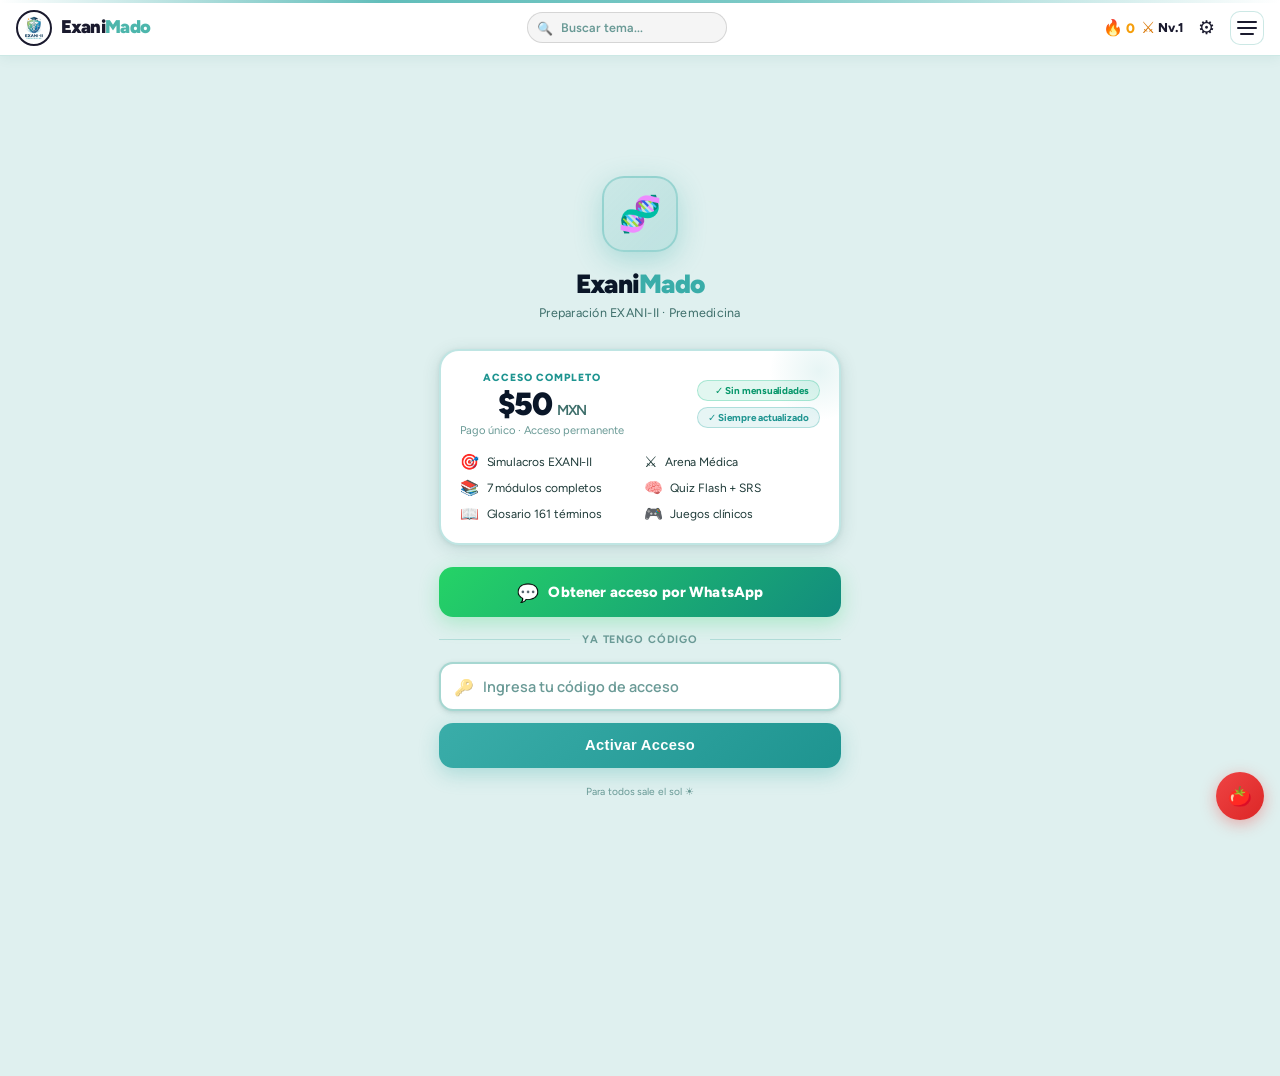
==== commit 986cd29b: "Add files via upload" ====
--- a/index.html
+++ b/index.html
@@ -1,5 +1,5 @@
 <!DOCTYPE html>
-<html lang="es" data-theme="light">
+<html lang="es">
 <head>
     <meta charset="UTF-8">
     <meta name="viewport" content="width=device-width, initial-scale=1.0, minimum-scale=1.0, maximum-scale=1.0, user-scalable=no, viewport-fit=cover">
@@ -12,966 +12,11 @@
     <link rel="preconnect" href="https://fonts.gstatic.com" crossorigin>
     <link href="https://fonts.googleapis.com/css2?family=Figtree:wght@400;500;600;700;800;900&family=Manrope:wght@500;600;700;800;900&family=JetBrains+Mono:wght@400;600&display=swap" rel="stylesheet">
     <title>MediPrep Smart · EXANI-II</title>
-    <style>
-/* ════════════════════════════════════════════════════════════════
-   EXANIMADO — Paleta oficial
-   Colores: Teal var(--teal-l) · Negro #1a1a2e · Blanco #fff
-   Fondo app: #f0f9f8
-════════════════════════════════════════════════════════════════ */
-:root {
-  /* ── BACKGROUNDS ── */
-  --bg:          #dff0ef;
-  --bg-1:        #ffffff;
-  --surface:     rgba(255,255,255,0.97);
-  --card:        #ffffff;
-  --card-2:      #eef8f7;
-  --glass:       rgba(255,255,255,0.9);
-  --glass-h:     rgba(255,255,255,0.98);
-  --border:      rgba(0,140,125,0.20);
-  --border-m:    rgba(0,140,125,0.35);
-  --border-h:    rgba(0,140,125,0.52);
-
-  /* ── BRAND TEAL ── */
-  --teal:        #3AADA9;
-  --teal-l:      #5BBCB8;
-  --teal-d:      #1e9490;
-  --teal-glow:   rgba(58,173,169,0.32);
-  --teal-bg:     rgba(58,173,169,0.12);
-  --teal-bdr:    rgba(58,173,169,0.32);
-
-  /* ── BLUE — azul claro original ── */
-  --blue:        #4F8EF7;
-  --blue-l:      #7AABFF;
-  --blue-d:      #2D6FE0;
-  --blue-glow:   rgba(79,142,247,0.28);
-  --blue-bg:     rgba(79,142,247,0.10);
-  --blue-bdr:    rgba(79,142,247,0.28);
-
-  /* ── OTROS COLORES ── */
-  --gold:        #d97706;
-  --gold-l:      #f59e0b;
-  --gold-glow:   rgba(217,119,6,0.22);
-  --gold-bg:     rgba(217,119,6,0.10);
-
-  --rose:        #e11d48;
-  --rose-glow:   rgba(225,29,72,0.2);
-  --rose-bg:     rgba(225,29,72,0.09);
-  --rose-bdr:    rgba(225,29,72,0.26);
-
-  --violet:      #7c3aed;
-  --violet-bg:   rgba(124,58,237,0.09);
-  --sky:         #0ea5e9;
-  --amber:       #d97706;
-
-  /* ── TEXTO ── */
-  --text:        #0a1628;
-  --text-2:      #1e3a38;
-  --text-3:      #3d6e6a;
-  --text-dim:    #6a9a96;
-
-  /* ── TIPOGRAFÍA ── */
-  --font:        'Figtree', system-ui, sans-serif;
-  --font-d:      'Manrope', system-ui, sans-serif;
-  --mono:        'JetBrains Mono', monospace;
-
-  --r-xs: 6px; --r-sm: 10px; --r: 14px;
-  --r-lg: 18px; --r-xl: 24px; --r-2xl: 32px;
-
-  --sh:    0 2px 6px rgba(0,80,70,0.12), 0 1px 3px rgba(0,80,70,0.08);
-  --sh-m:  0 4px 18px rgba(0,80,70,0.14), 0 1px 4px rgba(0,80,70,0.09);
-  --sh-lg: 0 10px 36px rgba(0,80,70,0.16), 0 2px 8px rgba(0,80,70,0.09);
-  --sh-xl: 0 20px 52px rgba(0,80,70,0.18);
-}
-
-/* Dark mode — verdaderamente oscuro */
-[data-theme="dark"] {
-  --bg:      #070B18;
-  --bg-1:    #0B1020;
-  --card:    #0F1628;
-  --card-2:  #121B30;
-  --glass:   rgba(255,255,255,0.05);
-  --glass-h: rgba(255,255,255,0.09);
-  --border:  rgba(255,255,255,0.08);
-  --border-m:rgba(255,255,255,0.14);
-  --border-h:rgba(255,255,255,0.24);
-  --teal:    #00D4AA; --teal-l:#33DDBC; --teal-d:#00B890;
-  --teal-glow:rgba(0,212,170,0.28); --teal-bg:rgba(0,212,170,0.10); --teal-bdr:rgba(0,212,170,0.28);
-  --blue:    #4F8EF7; --blue-l:#7AABFF; --blue-d:#2D6FE0;
-  --blue-glow:rgba(79,142,247,0.28); --blue-bg:rgba(79,142,247,0.10); --blue-bdr:rgba(79,142,247,0.28);
-  --gold:    #F5A623; --gold-l:#FFCA6A; --gold-glow:rgba(245,166,35,0.26); --gold-bg:rgba(245,166,35,0.09);
-  --rose:    #FF5C7A; --rose-glow:rgba(255,92,122,0.24); --rose-bg:rgba(255,92,122,0.09); --rose-bdr:rgba(255,92,122,0.26);
-  --violet:  #9B6DFF; --violet-bg:rgba(155,109,255,0.10);
-  --text:    #EDF1FF; --text-2:#B8C2E0; --text-3:#6B7899; --text-dim:#323C58;
-  --sh:    0 2px 12px rgba(0,0,0,0.45);
-  --sh-m:  0 6px 24px rgba(0,0,0,0.55);
-  --sh-lg: 0 12px 40px rgba(0,0,0,0.65);
-  --sh-xl: 0 20px 64px rgba(0,0,0,0.75);
-}
-
-/* ── RESET ─────────────────────────────────────────────── */
-*,*::before,*::after { margin:0; padding:0; box-sizing:border-box;
-  -webkit-user-select:none; user-select:none;
-  -webkit-tap-highlight-color:transparent; }
-input,textarea { -webkit-user-select:text; user-select:text; }
-html { scroll-behavior:smooth; }
-::selection { background:rgba(79,142,247,0.32); color:#fff; }
-
-/* ── BODY ──────────────────────────────────────────────── */
-body {
-  font-family:var(--font); background:var(--bg); color:var(--text);
-  min-height:100dvh; letter-spacing:-0.004em;
-  padding-bottom:72px; overflow-x:hidden; overflow-y:auto;
-  transition:background .3s, color .3s;
-}
-[data-theme="dark"] body,
-body[data-theme="dark"] {
-  background-image:
-    radial-gradient(ellipse 90% 40% at 15% -5%, rgba(79,142,247,0.12) 0%, transparent 60%),
-    radial-gradient(ellipse 50% 35% at 88% 88%, rgba(155,109,255,0.09) 0%, transparent 55%),
-    radial-gradient(ellipse 40% 30% at 5% 68%, rgba(0,212,170,0.06) 0%, transparent 50%);
-}
-body:not([data-theme="light"])::after { display:none; }
-::-webkit-scrollbar { width:3px; height:3px; }
-::-webkit-scrollbar-track { background:transparent; }
-::-webkit-scrollbar-thumb { background:rgba(91,188,184,0.35); border-radius:99px; }
-
-/* ── AURORA ────────────────────────────────────────────── */
-.aurora-orb { position:fixed; border-radius:50%; filter:blur(90px); pointer-events:none; z-index:0; }
-.aurora-1 { width:380px; height:380px; background:radial-gradient(circle,rgba(79,142,247,0.17) 0%,transparent 70%); top:-110px; left:-70px; animation:aF1 22s ease-in-out infinite; }
-.aurora-2 { width:280px; height:280px; background:radial-gradient(circle,rgba(155,109,255,0.13) 0%,transparent 70%); bottom:90px; right:-55px; animation:aF2 28s ease-in-out infinite; }
-.aurora-3 { width:220px; height:220px; background:radial-gradient(circle,rgba(0,212,170,0.09) 0%,transparent 70%); top:44%; left:32%; animation:aF3 34s ease-in-out infinite; }
-[data-theme="light"] .aurora-orb { display:none; }
-@keyframes aF1 { 0%,100%{transform:translate(0,0) scale(1)} 33%{transform:translate(48px,65px) scale(1.1)} 66%{transform:translate(-28px,22px) scale(.92)} }
-@keyframes aF2 { 0%,100%{transform:translate(0,0) scale(1)} 40%{transform:translate(-50px,-38px) scale(1.14)} 70%{transform:translate(20px,30px) scale(.88)} }
-@keyframes aF3 { 0%,100%{transform:translate(0,0) scale(1);opacity:.6} 50%{transform:translate(38px,-44px) scale(1.2);opacity:.38} }
-
-/* ── HEADER ────────────────────────────────────────────── */
-.header {
-  position:sticky; top:0; z-index:900;
-  background:#ffffff;
-  backdrop-filter:blur(20px) saturate(1.5);
-  -webkit-backdrop-filter:blur(20px) saturate(1.5);
-  border-bottom:1.5px solid rgba(91,188,184,0.2);
-  padding:.72rem 1.1rem;
-  display:flex; align-items:center; justify-content:space-between;
-  box-shadow:0 2px 12px rgba(0,100,90,0.07);
-  transition:background .3s;
-}
-[data-theme="dark"] .header {
-  background:rgba(7,11,24,0.92);
-  border-bottom:1px solid var(--border);
-  box-shadow:0 1px 0 rgba(255,255,255,0.02), 0 4px 20px rgba(0,0,0,0.45);
-}
-.header::before {
-  content:''; position:absolute; top:0; left:0; right:0; height:2.5px;
-  background:linear-gradient(90deg, transparent, var(--teal) 30%, var(--teal-l) 60%, transparent);
-  opacity:.8;
-}
-.logo { display:flex; align-items:center; gap:.58rem; cursor:pointer; }
-.logo-icon {
-  width:34px; height:34px; border-radius:10px; flex-shrink:0;
-  background:linear-gradient(135deg, var(--blue), var(--blue-d));
-  display:flex; align-items:center; justify-content:center; font-size:16px;
-  box-shadow:0 0 0 1px rgba(79,142,247,0.45), 0 0 14px var(--blue-glow);
-  animation:logoPulse 4s ease-in-out infinite;
-}
-@keyframes logoPulse {
-  0%,100%{ box-shadow:0 0 0 1px rgba(79,142,247,0.4), 0 0 14px rgba(79,142,247,0.28); }
-  50%    { box-shadow:0 0 0 1px rgba(79,142,247,0.7), 0 0 26px rgba(79,142,247,0.48); }
-}
-.logo-text {
-  font-family:var(--font-d); font-size:1.05rem; font-weight:800; letter-spacing:-.03em;
-  background:linear-gradient(135deg, #B8D0FF 0%, var(--blue-l) 100%);
-  -webkit-background-clip:text; -webkit-text-fill-color:transparent;
-  display:flex; align-items:center; gap:.4rem;
-}
-[data-theme="light"] .logo-text {
-  background:linear-gradient(135deg, var(--blue-d), var(--blue));
-  -webkit-background-clip:text; -webkit-text-fill-color:transparent;
-}
-.pill {
-  background:var(--blue-bg); color:var(--blue-l);
-  padding:.1rem .4rem; border-radius:5px;
-  font-size:.5rem; font-weight:800; letter-spacing:.07em;
-  text-transform:uppercase; font-family:var(--font-d);
-  border:1px solid var(--blue-bdr);
-  -webkit-text-fill-color:var(--blue-l);
-}
-.header-stat {
-  display:flex; align-items:center; gap:.42rem;
-  background:var(--glass); border:1px solid var(--border);
-  border-radius:20px; padding:.26rem .72rem;
-  font-size:.74rem; font-weight:700; color:var(--text-2);
-}
-#headerXP { font-size:.64rem; font-weight:700; color:var(--gold);
-  display:flex; align-items:center; gap:.28rem; cursor:pointer; }
-.header-right { display:flex; align-items:center; gap:.42rem; }
-.settings-btn {
-  width:34px; height:34px; border-radius:10px; flex-shrink:0;
-  display:flex; align-items:center; justify-content:center;
-  background:var(--glass); border:1px solid var(--border);
-  color:var(--text-3); font-size:.95rem; cursor:pointer; transition:all .2s;
-}
-.settings-btn:hover { background:var(--blue-bg); border-color:var(--blue-bdr); color:var(--blue-l); transform:rotate(45deg); }
-.hamburger-btn {
-  width:34px; height:34px; border-radius:10px; flex-shrink:0;
-  display:flex; flex-direction:column; align-items:center; justify-content:center; gap:4px;
-  cursor:pointer; border:1px solid var(--border); background:var(--glass); transition:all .18s;
-}
-.hamburger-btn:hover { background:var(--blue-bg); border-color:var(--blue-bdr); }
-.hamburger-btn span { display:block; width:15px; height:1.5px; border-radius:2px; background:var(--text-3); transition:all .2s; }
-.hamburger-btn span:nth-child(2) { width:11px; }
-.hamburger-btn:hover span { width:15px; background:var(--blue-l); }
-
-/* ── BOTTOM NAV ────────────────────────────────────────── */
-.bottom-nav {
-  position:fixed; bottom:0; left:0; right:0; z-index:900;
-  background:rgba(255,255,255,0.97);
-  backdrop-filter:blur(20px) saturate(1.5);
-  -webkit-backdrop-filter:blur(20px) saturate(1.5);
-  border-top:1.5px solid rgba(91,188,184,0.2);
-  display:grid; grid-template-columns:repeat(5,1fr);
-  padding:0 .2rem env(safe-area-inset-bottom,.35rem);
-  box-shadow:0 -2px 16px rgba(0,100,90,0.08);
-  transition:background .3s;
-}
-[data-theme="dark"] .bottom-nav {
-  background:rgba(7,11,24,0.96);
-  border-top:1px solid var(--border);
-  box-shadow:0 -8px 28px rgba(0,0,0,0.5);
-}
-.nav-item {
-  display:flex; flex-direction:column; align-items:center; justify-content:center;
-  padding:.5rem .2rem .6rem; cursor:pointer; border:none; background:transparent;
-  color:#a0aec0; font-family:var(--font); gap:.16rem;
-  min-height:58px; position:relative; transition:color .2s;
-}
-.nav-icon { font-size:1.2rem; line-height:1; transition:transform .28s cubic-bezier(.34,1.56,.64,1), filter .2s; }
-.nav-label { font-size:.55rem; font-weight:700; letter-spacing:.04em; text-transform:uppercase; line-height:1; }
-.nav-item.active { color:var(--teal-d); }
-.nav-item.active .nav-icon { transform:translateY(-3px) scale(1.18); filter:drop-shadow(0 0 7px var(--teal-glow)); }
-.nav-item.active::before {
-  content:''; position:absolute; top:0; left:50%; transform:translateX(-50%);
-  width:28px; height:2.5px;
-  background:linear-gradient(90deg, transparent, var(--teal), transparent);
-  border-radius:0 0 4px 4px;
-}
-.nav-item.active::after {
-  content:''; position:absolute; top:.38rem;
-  width:36px; height:36px; border-radius:50%;
-  background:radial-gradient(circle, var(--teal-bg) 0%, transparent 70%);
-  pointer-events:none;
-}
-.nav-item:active .nav-icon { transform:scale(.86); }
-
-/* ── LAYOUT ────────────────────────────────────────────── */
-.container { max-width:840px; margin:0 auto; padding:1rem .9rem 1.25rem; position:relative; z-index:1; overflow-y:auto; -webkit-overflow-scrolling:touch; }
-.screen { display:none; }
-.screen.active { display:block; opacity:1; animation:screenIn .28s cubic-bezier(.22,1,.36,1) both; }
-@keyframes screenIn { from{opacity:0.01;transform:translateY(10px)} to{opacity:1;transform:translateY(0)} }
-.page-header { display:flex; align-items:center; gap:.8rem; margin-bottom:1.4rem; }
-.back-btn {
-  width:36px; height:36px; border-radius:10px;
-  background:var(--glass); border:1px solid var(--border);
-  color:var(--text-3); font-size:1.05rem; cursor:pointer;
-  display:flex; align-items:center; justify-content:center;
-  transition:all .2s; flex-shrink:0;
-}
-.back-btn:hover { background:var(--blue-bg); color:var(--blue-l); border-color:var(--blue-bdr); box-shadow:0 0 10px var(--blue-glow); }
-.page-title { font-family:var(--font-d); font-size:1.42rem; font-weight:800; letter-spacing:-.035em; color:var(--text); }
-
-/* ── GENERIC CARD ──────────────────────────────────────── */
-.card {
-  background:var(--card); border:1px solid var(--border);
-  border-radius:var(--r-lg); padding:1.35rem;
-  box-shadow:var(--sh-m); position:relative; overflow:hidden;
-  transition:box-shadow .25s, transform .2s, border-color .2s;
-}
-[data-theme="light"] .card::before { background:none; }
-.card-hover { cursor:pointer; }
-.card-hover:hover { transform:translateY(-3px) scale(1.004); border-color:var(--blue-bdr); box-shadow:0 0 32px var(--blue-glow), var(--sh-lg); }
-.card-hover:active { transform:scale(.97); }
-
-/* ══════════════════════════════════════════════════════════
-   HOME SCREEN
-══════════════════════════════════════════════════════════ */
-
-/* ── DAILY MISSION CARD ────────────────────────────────── */
-.daily-card, .home-daily {
-  border-radius:var(--r-xl); padding:1.25rem 1.3rem; margin-bottom:1rem;
-  position:relative; overflow:hidden; cursor:pointer;
-  background:linear-gradient(135deg, rgba(79,142,247,0.16) 0%, rgba(62,207,237,0.1) 50%, rgba(0,212,170,0.07) 100%);
-  border:1.5px solid rgba(79,142,247,0.28);
-  box-shadow:0 6px 28px rgba(79,142,247,0.14);
-  transition:transform .22s cubic-bezier(.34,1.56,.64,1), border-color .2s, box-shadow .22s;
-}
-.daily-card::before, .home-daily::before {
-  content:''; position:absolute; top:0; left:0; right:0; height:2.5px;
-  background:linear-gradient(90deg, var(--blue), var(--teal), var(--violet));
-}
-.daily-card::after, .home-daily::after {
-  content:''; position:absolute; top:-50%; right:-15%;
-  width:220px; height:220px; border-radius:50%;
-  background:radial-gradient(circle, rgba(79,142,247,0.18) 0%, transparent 65%);
-  pointer-events:none;
-}
-.daily-card:hover, .home-daily:hover { transform:translateY(-3px); border-color:rgba(79,142,247,.5); box-shadow:0 10px 36px rgba(79,142,247,0.22); }
-.daily-card:active, .home-daily:active { transform:scale(.98); }
-.daily-card-eyebrow { display:flex; align-items:center; gap:.5rem; margin-bottom:.5rem; }
-.daily-card-eyebrow span { font-size:.62rem; font-weight:700; color:var(--teal-l); letter-spacing:.08em; text-transform:uppercase; }
-.daily-card-title { font-family:var(--font-d); font-size:1.25rem; font-weight:800; letter-spacing:-.025em; line-height:1.25; margin-bottom:.45rem; }
-.daily-card-footer { display:flex; align-items:center; justify-content:space-between; }
-.daily-card-cta { font-size:.72rem; color:rgba(150,185,255,.75); font-weight:500; }
-
-/* ── HOME STATS ────────────────────────────────────────── */
-.home-stats-grid { display:grid; grid-template-columns:repeat(3,1fr); gap:.5rem; margin-bottom:1rem; }
-.hstat {
-  background:var(--card-2); border:1px solid var(--border);
-  border-radius:var(--r-lg); padding:.8rem .5rem;
-  text-align:center; position:relative; overflow:hidden;
-  transition:border-color .2s, transform .22s cubic-bezier(.34,1.56,.64,1);
-  box-shadow:var(--sh);
-}
-.hstat:hover { border-color:var(--border-m); transform:translateY(-2px); }
-.hstat-v { font-family:var(--font-d); font-size:1.5rem; font-weight:800; line-height:1; letter-spacing:-.04em; margin-bottom:.18rem; }
-.hstat-l { font-size:.56rem; font-weight:700; color:var(--text-3); text-transform:uppercase; letter-spacing:.07em; }
-.hstat-bar { position:absolute; bottom:0; left:0; height:2.5px; border-radius:0 99px 99px 0; transition:width 1.2s cubic-bezier(.22,1,.36,1); }
-
-/* ── HOME SECTION LABEL ────────────────────────────────── */
-.home-section-label {
-  font-size:.56rem; font-weight:800; color:var(--text-dim);
-  letter-spacing:.14em; text-transform:uppercase; margin:0 0 .65rem;
-  display:flex; align-items:center; gap:.5rem;
-}
-.home-section-label::after { content:''; flex:1; height:1px; background:var(--border); }
-
-/* ── HOME 2-COL STUDY CARDS ────────────────────────────── */
-.home-study-grid { display:grid; grid-template-columns:1fr 1fr; gap:.6rem; margin-bottom:.7rem; }
-.hcard {
-  border-radius:var(--r-lg); padding:1.1rem 1rem 1rem; cursor:pointer;
-  position:relative; overflow:hidden;
-  transition:transform .24s cubic-bezier(.34,1.56,.64,1), box-shadow .22s, border-color .2s;
-  display:flex; flex-direction:column; gap:.3rem; min-height:120px;
-}
-.hcard:active { transform:scale(.96); }
-.hcard-glow { position:absolute; top:-30%; right:-20%; width:130px; height:130px; border-radius:50%; pointer-events:none; opacity:.55; }
-.hcard-icon { font-size:1.6rem; line-height:1; position:relative; z-index:1; filter:drop-shadow(0 2px 8px rgba(0,0,0,.4)); }
-.hcard-title { font-family:var(--font-d); font-size:.9rem; font-weight:800; color:#fff; line-height:1.25; position:relative; z-index:1; }
-.hcard-sub { font-size:.68rem; font-weight:500; line-height:1.35; position:relative; z-index:1; opacity:.75; }
-.hcard-tag { display:inline-flex; align-items:center; font-size:.55rem; font-weight:800; padding:.11rem .42rem; border-radius:20px; align-self:flex-start; font-family:var(--font-d); letter-spacing:.03em; position:relative; z-index:1; margin-top:auto; }
-
-.hcard-indigo { background:linear-gradient(148deg, rgba(79,142,247,0.22), rgba(45,111,224,0.15)); border:1.5px solid rgba(79,142,247,0.32); box-shadow:0 4px 22px rgba(79,142,247,0.14); }
-.hcard-indigo:hover { transform:translateY(-5px) scale(1.01); box-shadow:0 14px 38px rgba(79,142,247,0.24); border-color:rgba(79,142,247,.65); }
-.hcard-indigo .hcard-glow { background:radial-gradient(circle, rgba(79,142,247,0.42) 0%, transparent 70%); }
-.hcard-indigo .hcard-sub { color:#A8C6FF; }
-.hcard-indigo .hcard-tag { background:rgba(79,142,247,0.22); color:#C8DCFF; }
-
-.hcard-amber { background:linear-gradient(148deg, rgba(245,166,35,0.22), rgba(200,120,0,0.15)); border:1.5px solid rgba(245,166,35,0.32); box-shadow:0 4px 22px rgba(245,166,35,0.13); }
-.hcard-amber:hover { transform:translateY(-5px) scale(1.01); box-shadow:0 14px 38px rgba(245,166,35,0.22); border-color:rgba(245,166,35,.65); }
-.hcard-amber .hcard-glow { background:radial-gradient(circle, rgba(245,166,35,0.42) 0%, transparent 70%); }
-.hcard-amber .hcard-sub { color:#FFD580; }
-.hcard-amber .hcard-tag { background:rgba(245,166,35,0.22); color:#FFE8A0; }
-
-.hcard-cyan { background:linear-gradient(148deg, rgba(62,207,237,0.22), rgba(0,170,210,0.15)); border:1.5px solid rgba(62,207,237,0.3); box-shadow:0 4px 22px rgba(62,207,237,0.12); }
-.hcard-cyan:hover { transform:translateY(-5px) scale(1.01); box-shadow:0 14px 38px rgba(62,207,237,0.22); border-color:rgba(62,207,237,.65); }
-.hcard-cyan .hcard-glow { background:radial-gradient(circle, rgba(62,207,237,0.4) 0%, transparent 70%); }
-.hcard-cyan .hcard-sub { color:#A0EAF8; }
-.hcard-cyan .hcard-tag { background:rgba(62,207,237,0.2); color:#C0F2FC; }
-
-.hcard-rose { background:linear-gradient(148deg, rgba(255,92,122,0.22), rgba(200,20,60,0.15)); border:1.5px solid rgba(255,92,122,0.3); box-shadow:0 4px 22px rgba(255,92,122,0.12); }
-.hcard-rose:hover { transform:translateY(-5px) scale(1.01); box-shadow:0 14px 38px rgba(255,92,122,0.22); border-color:rgba(255,92,122,.65); }
-.hcard-rose .hcard-glow { background:radial-gradient(circle, rgba(255,92,122,0.4) 0%, transparent 70%); }
-.hcard-rose .hcard-sub { color:#FFB0C0; }
-.hcard-rose .hcard-tag { background:rgba(255,92,122,0.2); color:#FFCCD5; }
-
-.hcard-emerald { background:linear-gradient(148deg, rgba(0,212,170,0.22), rgba(0,160,130,0.15)); border:1.5px solid rgba(0,212,170,0.3); box-shadow:0 4px 22px rgba(0,212,170,0.12); }
-.hcard-emerald:hover { transform:translateY(-5px) scale(1.01); box-shadow:0 14px 38px rgba(0,212,170,0.22); border-color:rgba(0,212,170,.65); }
-.hcard-emerald .hcard-glow { background:radial-gradient(circle, rgba(0,212,170,0.4) 0%, transparent 70%); }
-.hcard-emerald .hcard-sub { color:#80F0D8; }
-.hcard-emerald .hcard-tag { background:rgba(0,212,170,0.2); color:#A0F6E4; }
-
-.hcard-violet { background:linear-gradient(148deg, rgba(155,109,255,0.22), rgba(110,55,220,0.15)); border:1.5px solid rgba(155,109,255,0.3); box-shadow:0 4px 22px rgba(155,109,255,0.12); }
-.hcard-violet:hover { transform:translateY(-5px) scale(1.01); box-shadow:0 14px 38px rgba(155,109,255,0.22); border-color:rgba(155,109,255,.65); }
-.hcard-violet .hcard-glow { background:radial-gradient(circle, rgba(155,109,255,0.4) 0%, transparent 70%); }
-.hcard-violet .hcard-sub { color:#D0B8FF; }
-.hcard-violet .hcard-tag { background:rgba(155,109,255,0.2); color:#E4D4FF; }
-
-.hcard-gold { background:linear-gradient(148deg, rgba(245,166,35,0.25), rgba(200,100,0,0.14)); border:1.5px solid rgba(245,166,35,0.38); box-shadow:0 4px 26px rgba(245,166,35,0.2); }
-.hcard-gold:hover { transform:translateY(-5px) scale(1.01); box-shadow:0 14px 40px rgba(245,166,35,0.36); border-color:rgba(245,166,35,.75); }
-.hcard-gold .hcard-glow { background:radial-gradient(circle, rgba(245,166,35,0.55) 0%, transparent 70%); }
-.hcard-gold .hcard-sub { color:#FFE085; }
-.hcard-gold .hcard-tag { background:rgba(245,166,35,0.22); color:#FFF0A8; }
-.hcard-gold .hcard-title { background:linear-gradient(135deg,#FFD060,#FFE8A0); -webkit-background-clip:text; -webkit-text-fill-color:transparent; background-clip:text; }
-
-/* ── HOME LIST CARDS — nuevo diseño ────────────────────── */
-.home-list-card {
-  display:flex; align-items:center; gap:.8rem;
-  padding:.82rem .95rem .82rem 1rem;
-  border-radius:var(--r-lg);
-  border:1px solid var(--border);
-  background:var(--card);
-  cursor:pointer; margin-bottom:.42rem;
-  transition:border-color .2s, background .2s, transform .18s, box-shadow .2s;
-  position:relative; overflow:hidden;
-  box-shadow:var(--sh);
-}
-[data-theme="light"] .home-list-card { box-shadow:var(--sh); }
-.home-list-card:hover {
-  border-color:var(--teal-bdr);
-  background:var(--card-2);
-  transform:translateX(4px);
-  box-shadow:0 4px 16px rgba(0,100,90,.1);
-}
-.home-list-card:active { transform:scale(.98); }
-.hlc-accent { position:absolute; left:0; top:0; bottom:0; width:3px; border-radius:3px 0 0 3px; }
-.hlc-icon {
-  width:40px; height:40px; border-radius:12px;
-  display:flex; align-items:center; justify-content:center;
-  font-size:1.1rem; flex-shrink:0;
-}
-.hlc-title { font-family:var(--font-d); font-weight:700; color:var(--text); font-size:.84rem; line-height:1.3; }
-.hlc-sub { font-size:.67rem; color:var(--text-3); margin-top:.05rem; }
-.hlc-arrow { color:var(--text-dim); font-size:.95rem; flex-shrink:0; transition:transform .2s, color .2s; }
-.home-list-card:hover .hlc-arrow { transform:translateX(2px); color:var(--text-3); }
-
-/* ── HOME ACHIEVEMENT BANNER ───────────────────────────── */
-.home-achievement-banner {
-  display:flex; align-items:center; gap:.9rem; padding:.95rem 1.1rem;
-  border-radius:var(--r-lg);
-  background:linear-gradient(135deg, rgba(245,166,35,0.12), rgba(255,160,0,0.07));
-  border:1px solid rgba(245,166,35,0.22); cursor:pointer; margin-bottom:.65rem;
-  transition:border-color .2s, transform .2s, box-shadow .2s;
-  position:relative; overflow:hidden; box-shadow:var(--sh);
-}
-.home-achievement-banner:hover { border-color:rgba(245,166,35,.45); transform:translateY(-2px); box-shadow:0 8px 28px rgba(245,166,35,0.12); }
-.home-achievement-banner:active { transform:scale(.98); }
-
-/* ── WRONG ALERT ───────────────────────────────────────── */
-.wrong-alert {
-  display:flex; align-items:center; gap:.8rem; padding:.8rem 1rem;
-  border-radius:var(--r); background:rgba(255,92,122,.07); border:1.5px solid rgba(255,92,122,.24);
-  cursor:pointer; margin-bottom:1rem;
-  transition:border-color .2s, background .2s;
-  animation:wrongPulse 3s ease-in-out infinite;
-}
-.wrong-alert:hover { background:rgba(255,92,122,.12); border-color:rgba(255,92,122,.48); }
-@keyframes wrongPulse { 0%,100%{box-shadow:0 0 0 0 rgba(255,92,122,0)} 50%{box-shadow:0 0 0 4px rgba(255,92,122,0.07)} }
-
-/* ── ARENA HERO ────────────────────────────────────────── */
-.arena-hero {
-  border-radius:var(--r-xl); padding:1.1rem 1.15rem; margin-bottom:.6rem; cursor:pointer;
-  position:relative; overflow:hidden;
-  background:linear-gradient(135deg, rgba(255,92,122,0.18), rgba(175,20,50,0.12), rgba(245,166,35,0.08));
-  border:1.5px solid rgba(255,92,122,0.32);
-  box-shadow:0 4px 26px rgba(255,92,122,0.14);
-  transition:transform .24s cubic-bezier(.34,1.56,.64,1), box-shadow .24s, border-color .2s;
-}
-.arena-hero:hover { transform:translateY(-4px); box-shadow:0 12px 38px rgba(255,92,122,0.26); border-color:rgba(255,92,122,.65); }
-.arena-hero:active { transform:scale(.97); }
-.arena-hero-glow { position:absolute; top:-35%; right:-12%; width:180px; height:180px; background:radial-gradient(circle, rgba(255,92,122,0.22) 0%, transparent 70%); pointer-events:none; }
-.arena-hero-row { display:flex; align-items:center; gap:.8rem; }
-.arena-hero-icon { font-size:2rem; filter:drop-shadow(0 0 12px rgba(255,92,122,0.7)); animation:pulse 2.2s ease-in-out infinite; flex-shrink:0; }
-.arena-hero-name { font-family:var(--font-d); font-weight:800; font-size:1rem; color:white; margin-bottom:.16rem; }
-.arena-hero-sub { font-size:.72rem; color:rgba(255,165,175,.75); line-height:1.3; }
-.arena-hero-chevron { color:rgba(255,92,122,.5); font-size:1.2rem; flex-shrink:0; }
-
-/* ── ARENA XP BAR ──────────────────────────────────────── */
-.arena-xp-bar {
-  background:var(--card-2); border:1px solid rgba(255,92,122,0.2); border-radius:var(--r);
-  padding:.7rem .95rem; margin-bottom:.6rem; cursor:pointer;
-  transition:border-color .2s, box-shadow .2s, transform .2s;
-}
-.arena-xp-bar:hover { border-color:rgba(255,92,122,.5); box-shadow:0 4px 18px rgba(255,92,122,.12); transform:translateY(-1px); }
-.arena-xp-top { display:flex; justify-content:space-between; align-items:center; margin-bottom:.32rem; }
-.arena-xp-lvl { font-size:.68rem; font-weight:700; color:var(--text-3); }
-.arena-xp-val { font-size:.64rem; color:var(--text-dim); font-family:var(--mono); }
-.arena-xp-track { height:5px; background:var(--border); border-radius:99px; overflow:hidden; }
-.arena-xp-fill {
-  height:100%; background:linear-gradient(90deg,#FF5C7A,#F97316,#FFCA6A);
-  border-radius:99px; transition:width 1.2s cubic-bezier(.22,1,.36,1);
-  box-shadow:0 0 8px rgba(255,92,122,0.5);
-}
-.arena-xp-fill::after { content:''; position:absolute; right:0; top:0; width:8px; height:100%; background:rgba(255,255,255,.5); border-radius:99px; filter:blur(2px); }
-
-.home-footer-quote { text-align:center; padding:.55rem 0 .2rem; color:var(--text-dim); font-size:.7rem; font-style:italic; }
-
-/* ── HOME ANIMATIONS ───────────────────────────────────── */
-@keyframes slideUp { from{opacity:0.01;transform:translateY(14px)} to{opacity:1;transform:translateY(0)} }
-.home-animate { animation:slideUp .42s cubic-bezier(.22,1,.36,1) both; opacity:1; }
-.home-animate-1 { animation-delay:.04s; }
-.home-animate-2 { animation-delay:.09s; }
-.home-animate-3 { animation-delay:.15s; }
-.home-animate-4 { animation-delay:.2s; }
-.home-animate-5 { animation-delay:.26s; }
-.home-animate-6 { animation-delay:.32s; }
-
-.live-dot { width:7px; height:7px; border-radius:50%; background:var(--teal); display:inline-block; animation:livePing 2s ease infinite; }
-@keyframes livePing { 0%{box-shadow:0 0 0 0 rgba(0,212,170,0.7)} 70%{box-shadow:0 0 0 7px rgba(0,212,170,0)} 100%{box-shadow:0 0 0 0 rgba(0,212,170,0)} }
-
-/* ══════════════════════════════════════════════════════════
-   QUIZ SCREEN
-══════════════════════════════════════════════════════════ */
-.quiz-header {
-  background:var(--card); border:1px solid var(--border);
-  border-radius:var(--r-lg); padding:.88rem 1.2rem; margin-bottom:1rem;
-  display:flex; justify-content:space-between; align-items:center;
-  box-shadow:var(--sh); gap:.5rem; flex-wrap:wrap;
-}
-.quiz-progress { font-family:var(--font-d); font-weight:800; font-size:.86rem; color:var(--text-2); }
-.quiz-timer { font-family:var(--mono); font-size:.88rem; font-weight:600; color:var(--gold); background:var(--gold-bg); border:1px solid rgba(245,166,35,.25); border-radius:20px; padding:.25rem .78rem; }
-.quiz-timer.urgent { color:var(--rose); background:var(--rose-bg); border-color:var(--rose-bdr); }
-.quiz-repaso-btn { display:flex; align-items:center; gap:.32rem; padding:.25rem .68rem; border-radius:20px; background:var(--glass); border:1px solid var(--border); font-size:.66rem; font-weight:700; color:var(--text-3); cursor:pointer; transition:all .18s; font-family:var(--font); }
-.quiz-repaso-btn:hover { background:var(--teal-bg); border-color:var(--teal-bdr); color:var(--teal-l); }
-.quiz-repaso-btn.active { background:var(--teal-bg); border-color:var(--teal-bdr); color:var(--teal-l); box-shadow:0 0 10px var(--teal-glow); }
-
-.progress-track { height:4px; background:var(--border); border-radius:99px; overflow:hidden; margin-bottom:1rem; }
-.progress-fill { height:100%; background:linear-gradient(90deg, var(--blue), var(--teal)); border-radius:99px; transition:width .4s cubic-bezier(.4,0,.2,1); box-shadow:0 0 14px var(--blue-glow); }
-
-.question-card {
-  background:var(--card); border:1px solid var(--border);
-  border-radius:var(--r-xl); padding:1.75rem 1.55rem; margin-bottom:1rem;
-  box-shadow:var(--sh-lg); position:relative; overflow:hidden;
-}
-.question-card::before { content:''; position:absolute; top:0; left:0; right:0; height:3px; background:linear-gradient(90deg, var(--blue), var(--teal), var(--violet)); }
-.question-label { font-size:.65rem; font-weight:800; color:var(--blue-l); letter-spacing:.1em; text-transform:uppercase; margin-bottom:.72rem; font-family:var(--font-d); }
-.question-text { font-family:var(--font-d); font-size:1.04rem; font-weight:700; line-height:1.65; margin-bottom:1.3rem; color:var(--text); letter-spacing:-.015em; }
-
-.options { display:flex; flex-direction:column; gap:.55rem; }
-.option {
-  padding:.88rem 1rem; background:var(--glass);
-  border:1.5px solid var(--border); border-radius:var(--r);
-  cursor:pointer; transition:all .18s cubic-bezier(.4,0,.2,1);
-  display:flex; align-items:center; gap:.72rem;
-  font-weight:600; font-size:.86rem; color:var(--text-2);
-  position:relative; overflow:hidden;
-}
-.option:hover { border-color:var(--blue-bdr); color:var(--text); background:var(--blue-bg); }
-.option:active { transform:scale(.99); }
-.option.selected { border-color:var(--blue); background:var(--blue-bg); color:var(--text); }
-.option.correct  { border-color:var(--teal); background:var(--teal-bg); color:var(--teal-l); box-shadow:0 0 0 1px var(--teal-bdr); }
-.option.incorrect{ border-color:var(--rose); background:var(--rose-bg); color:#FFB0BA; box-shadow:0 0 0 1px var(--rose-bdr); }
-.option.disabled { pointer-events:none; opacity:.6; }
-.option-letter { width:28px; height:28px; flex-shrink:0; background:rgba(255,255,255,.07); border-radius:8px; display:flex; align-items:center; justify-content:center; font-family:var(--font-d); font-weight:800; font-size:.74rem; transition:background .18s, color .18s; }
-.option.selected  .option-letter { background:var(--blue); color:#fff; }
-.option.correct   .option-letter { background:var(--teal); color:#fff; }
-.option.incorrect .option-letter { background:var(--rose); color:#fff; }
-.option:hover::before,.option.correct::before,.option.incorrect::before,.option.selected::before { content:''; position:absolute; left:0; top:0; bottom:0; width:3px; border-radius:3px 0 0 3px; }
-.option:hover::before    { background:var(--blue-l); }
-.option.correct::before  { background:var(--teal); }
-.option.incorrect::before{ background:var(--rose); }
-.option.selected::before { background:var(--blue); }
-
-/* REPASO HINT */
-@keyframes repasoCorrectGlow { 0%{box-shadow:0 0 0 0 rgba(0,212,170,0)} 40%{box-shadow:0 0 0 6px rgba(0,212,170,0.32)} 100%{box-shadow:0 0 12px 3px rgba(0,212,170,0.28)} }
-@keyframes repasoHintPulse { 0%,100%{box-shadow:0 0 0 0 rgba(0,212,170,0),0 0 8px rgba(0,212,170,0.2)} 50%{box-shadow:0 0 0 5px rgba(0,212,170,0.12),0 0 18px rgba(0,212,170,0.4)} }
-.option.repaso-hint { border-color:var(--teal) !important; background:var(--teal-bg) !important; animation:repasoCorrectGlow .5s ease forwards,repasoHintPulse 2s ease-in-out .5s infinite !important; }
-.option.repaso-hint .option-letter { background:var(--teal) !important; color:#fff !important; box-shadow:0 0 12px var(--teal-glow); }
-
-.explanation { background:var(--teal-bg); border:1px solid var(--teal-bdr); border-left:3px solid var(--teal); border-radius:0 var(--r) var(--r) 0; padding:.88rem 1.05rem; margin-top:.8rem; animation:explainIn .26s ease both; }
-@keyframes explainIn { from{opacity:0;transform:translateY(-5px)} to{opacity:1;transform:translateY(0)} }
-
-/* ── BUTTONS ───────────────────────────────────────────── */
-.btn { flex:1; padding:.86rem 1.3rem; border:none; border-radius:var(--r); font-size:.88rem; font-weight:700; cursor:pointer; transition:all .2s; font-family:var(--font-d); letter-spacing:-.01em; display:inline-flex; align-items:center; justify-content:center; gap:.4rem; position:relative; overflow:hidden; }
-.btn-primary { background:linear-gradient(135deg, var(--teal), var(--teal-d)); color:#fff; box-shadow:0 4px 14px var(--teal-glow), 0 1px 0 rgba(255,255,255,.1) inset; }
-.btn-primary:hover { transform:translateY(-2px); box-shadow:0 8px 26px var(--teal-glow); }
-.btn-primary:active { transform:scale(.98); }
-.btn-primary:disabled { opacity:.38; cursor:not-allowed; transform:none; }
-.btn-gold { background:linear-gradient(135deg, var(--gold), #C47A00); color:#0A0800; font-weight:800; box-shadow:0 4px 14px var(--gold-glow); }
-.btn-gold:hover { transform:translateY(-2px); box-shadow:0 8px 26px rgba(245,166,35,.38); }
-.btn-secondary { background:var(--glass); border:1px solid var(--border); color:var(--text-2); }
-.btn-secondary:hover { background:var(--glass-h); color:var(--text); border-color:var(--border-m); }
-.btn-emerald { background:linear-gradient(135deg, var(--teal), #007A60); color:#fff; box-shadow:0 4px 14px var(--teal-glow); }
-.btn-emerald:hover { transform:translateY(-2px); box-shadow:0 8px 26px rgba(0,212,170,.33); }
-.quiz-actions { display:flex; gap:.55rem; }
-
-/* ── BADGES ────────────────────────────────────────────── */
-.ac-badge,.badge-chip { display:inline-flex; align-items:center; font-size:.58rem; font-weight:800; padding:.13rem .46rem; border-radius:20px; align-self:flex-start; font-family:var(--font-d); letter-spacing:.02em; }
-.badge-indigo  { background:var(--blue-bg);   color:var(--blue-l); }
-.badge-gold    { background:var(--gold-bg);   color:var(--gold-l); }
-.badge-emerald { background:var(--teal-bg);   color:var(--teal-l); }
-.badge-rose    { background:var(--rose-bg);   color:#FFB0BA; }
-.badge-violet  { background:var(--violet-bg); color:var(--violet); }
-
-/* ── MODAL ─────────────────────────────────────────────── */
-.modal-overlay { display:none; position:fixed; inset:0; background:rgba(0,0,0,.82); backdrop-filter:blur(10px); z-index:9999; align-items:center; justify-content:center; }
-.modal-overlay.active { display:flex; }
-.modal-box { background:var(--card-2); border:1px solid var(--border-m); border-radius:var(--r-xl); padding:1.8rem; max-width:360px; width:92%; box-shadow:var(--sh-xl); animation:modalIn .26s cubic-bezier(.34,1.56,.64,1) both; }
-@keyframes modalIn { from{opacity:0;transform:scale(.85) translateY(-14px)} to{opacity:1;transform:scale(1) translateY(0)} }
-.modal-icon    { font-size:38px; text-align:center; margin-bottom:.62rem; }
-.modal-title   { font-family:var(--font-d); font-size:1.22rem; font-weight:800; color:var(--gold); text-align:center; margin-bottom:.52rem; }
-.modal-message { color:var(--text-3); text-align:center; line-height:1.65; margin-bottom:1.35rem; font-size:.84rem; }
-.modal-buttons { display:flex; gap:.55rem; }
-.modal-btn { flex:1; padding:.78rem 1rem; border:none; border-radius:var(--r); font-size:.86rem; font-weight:700; cursor:pointer; transition:all .2s; font-family:var(--font-d); }
-.modal-btn-cancel  { background:var(--glass); border:1px solid var(--border); color:var(--text-2); }
-.modal-btn-cancel:hover { background:var(--glass-h); }
-.modal-btn-confirm { background:linear-gradient(135deg,var(--gold),#C47A00); color:#0A0800; font-weight:800; }
-.modal-btn-confirm:hover { transform:translateY(-2px); box-shadow:0 8px 22px var(--gold-glow); }
-
-/* ── ACTIVATION SCREEN ─────────────────────────────────── */
-.activation-wrap { max-width:440px; margin:3rem auto; text-align:center; }
-.activation-orb { width:78px; height:78px; border-radius:22px; margin:0 auto 1.4rem; background:linear-gradient(135deg,var(--blue),var(--blue-d)); display:flex; align-items:center; justify-content:center; font-size:36px; animation:orbPulse 3s ease-in-out infinite; }
-@keyframes orbPulse { 0%,100%{box-shadow:0 0 0 1px rgba(79,142,247,.5),0 0 40px var(--blue-glow)} 50%{box-shadow:0 0 0 2px rgba(79,142,247,.8),0 0 60px rgba(79,142,247,.38)} }
-
-/* ── INPUT ─────────────────────────────────────────────── */
-input[type="text"] { font-family:var(--font-d); width:100%; padding:.88rem 1.05rem; background:var(--glass); border:1.5px solid var(--border); border-radius:var(--r); color:var(--text); font-size:.96rem; font-weight:600; letter-spacing:.05em; text-transform:uppercase; transition:border-color .2s, box-shadow .2s; }
-input[type="text"]:focus { outline:none; border-color:var(--blue); box-shadow:0 0 0 3px var(--blue-glow); }
-input[type="text"]::placeholder { color:var(--text-dim); text-transform:none; letter-spacing:0; }
-
-/* ── DIVIDER ───────────────────────────────────────────── */
-.divider { display:flex; align-items:center; gap:.7rem; margin:1.2rem 0; }
-.divider::before,.divider::after { content:''; flex:1; height:1px; background:var(--border); }
-.divider-text { font-size:.68rem; font-weight:700; color:var(--text-3); letter-spacing:.05em; white-space:nowrap; }
-
-/* ── TOASTS ────────────────────────────────────────────── */
-#toastContainer { position:fixed; bottom:90px; left:50%; transform:translateX(-50%); z-index:9999; display:flex; flex-direction:column; align-items:center; gap:.38rem; pointer-events:none; }
-.toast { background:rgba(10,14,30,0.97); border:1px solid rgba(255,255,255,0.1); backdrop-filter:blur(20px); border-radius:99px; padding:.5rem 1.1rem; font-size:.78rem; font-weight:600; color:var(--text); box-shadow:0 4px 20px rgba(0,0,0,.55); animation:toastIn .3s cubic-bezier(.34,1.56,.64,1) both; white-space:nowrap; }
-[data-theme="light"] .toast { background:rgba(10,16,50,0.95); }
-.toast.out { animation:toastOut .2s ease both; }
-
-/* ── SHIMMER ───────────────────────────────────────────── */
-@keyframes shimmer { 0%{background-position:-200% center} 100%{background-position:200% center} }
-.shimmer-text { background:linear-gradient(90deg,var(--blue-l) 0%,var(--teal) 40%,var(--violet) 60%,var(--blue-l) 100%); background-size:200% auto; -webkit-background-clip:text; -webkit-text-fill-color:transparent; animation:shimmer 3s linear infinite; }
-
-/* ── GRADIENT NUMBERS ──────────────────────────────────── */
-.grad-num { font-family:var(--font-d); font-weight:800; letter-spacing:-.04em; line-height:1; }
-.grad-indigo  { background:linear-gradient(135deg,#B8D0FF,var(--blue-l)); -webkit-background-clip:text; -webkit-text-fill-color:transparent; }
-.grad-gold    { background:linear-gradient(135deg,var(--gold),#FFD280);   -webkit-background-clip:text; -webkit-text-fill-color:transparent; }
-.grad-emerald { background:linear-gradient(135deg,var(--teal-l),#80F0D8); -webkit-background-clip:text; -webkit-text-fill-color:transparent; }
-.grad-rose    { background:linear-gradient(135deg,#FFB0BA,var(--rose));    -webkit-background-clip:text; -webkit-text-fill-color:transparent; }
-.kinetic { transition:transform .26s cubic-bezier(.34,1.56,.64,1), box-shadow .26s ease, border-color .2s; }
-.kinetic:hover  { transform:translateY(-5px) scale(1.01); }
-.kinetic:active { transform:scale(.96) translateY(0); }
-
-/* ── HEATMAP ───────────────────────────────────────────── */
-.heatmap-grid { display:grid; grid-template-columns:repeat(14,1fr); gap:3px; }
-.hmap-cell { aspect-ratio:1; border-radius:3px; transition:transform .15s; }
-.hmap-cell:hover { transform:scale(1.4); }
-
-/* ── SCORE CARD ────────────────────────────────────────── */
-.score-card { background:linear-gradient(135deg,rgba(79,142,247,.1),rgba(62,207,237,.06)); border:1px solid rgba(79,142,247,.22); border-radius:var(--r-xl); padding:2.4rem; text-align:center; margin-bottom:1.2rem; position:relative; overflow:hidden; box-shadow:0 0 60px rgba(79,142,247,.08),var(--sh-lg); }
-.score-card::before { content:''; position:absolute; top:0; left:0; right:0; height:3px; background:linear-gradient(90deg,var(--blue),var(--teal),var(--violet)); }
-.score-number { font-family:var(--font-d); font-size:4.5rem; font-weight:800; letter-spacing:-.07em; line-height:1; background:linear-gradient(135deg,#B8D0FF 0%,var(--teal) 100%); -webkit-background-clip:text; -webkit-text-fill-color:transparent; margin-bottom:.3rem; }
-.stats-grid { display:grid; grid-template-columns:repeat(3,1fr); gap:.6rem; }
-.stat-card { background:var(--card-2); border:1px solid var(--border); border-radius:var(--r-lg); padding:1rem; text-align:center; }
-.stat-value { font-family:var(--font-d); font-size:1.65rem; font-weight:800; letter-spacing:-.04em; margin-bottom:.2rem; }
-.stat-label { font-size:.64rem; font-weight:700; color:var(--text-3); text-transform:uppercase; letter-spacing:.05em; }
-
-/* ── ACTION CARDS ──────────────────────────────────────── */
-.action-grid { display:grid; grid-template-columns:1fr 1fr; gap:.55rem; margin-bottom:1rem; }
-.action-card { background:var(--card); border:1px solid var(--border); border-radius:var(--r-lg); padding:1.1rem .95rem; cursor:pointer; position:relative; overflow:hidden; transition:transform .22s cubic-bezier(.34,1.56,.64,1),box-shadow .22s,border-color .2s; box-shadow:var(--sh); display:flex; flex-direction:column; gap:.4rem; }
-.action-card:hover { transform:translateY(-5px) scale(1.01); }
-.action-card:active { transform:scale(.96); }
-.ac-span2 { grid-column:1/-1; flex-direction:row; align-items:center; padding:1.1rem 1.3rem; gap:1rem; }
-.ac-icon { font-size:1.65rem; line-height:1; flex-shrink:0; filter:drop-shadow(0 2px 8px rgba(0,0,0,.4)); }
-.ac-title { font-family:var(--font-d); font-size:.92rem; font-weight:700; color:var(--text); line-height:1.3; }
-.ac-sub { font-size:.72rem; color:var(--text-3); line-height:1.4; }
-.ac-indigo { border-color:rgba(79,142,247,.16); }
-.ac-indigo:hover { border-color:rgba(79,142,247,.5); box-shadow:0 10px 34px rgba(79,142,247,.16); }
-.ac-gold   { border-color:rgba(245,166,35,.16); }
-.ac-gold:hover   { border-color:rgba(245,166,35,.5); box-shadow:0 10px 34px rgba(245,166,35,.13); }
-.ac-emerald{ border-color:rgba(0,212,170,.16); }
-.ac-emerald:hover{ border-color:rgba(0,212,170,.5); box-shadow:0 10px 34px rgba(0,212,170,.13); }
-.ac-rose   { border-color:rgba(255,92,122,.16); }
-.ac-rose:hover   { border-color:rgba(255,92,122,.5); box-shadow:0 10px 34px rgba(255,92,122,.13); }
-.mode-grid { display:grid; grid-template-columns:repeat(auto-fit,minmax(240px,1fr)); gap:.72rem; }
-.mode-card { background:var(--card); border:1px solid var(--border); border-radius:var(--r-lg); padding:1.5rem 1.35rem; text-align:center; cursor:pointer; transition:transform .22s cubic-bezier(.34,1.56,.64,1),border-color .2s,box-shadow .22s; position:relative; overflow:hidden; box-shadow:var(--sh); }
-.mode-card:hover { transform:translateY(-5px) scale(1.012); border-color:var(--blue-bdr); box-shadow:0 0 38px var(--blue-glow),var(--sh-lg); }
-.mode-card:active { transform:scale(.97); }
-.mode-icon { font-size:36px; margin-bottom:.65rem; display:block; filter:drop-shadow(0 2px 8px rgba(0,0,0,.4)); }
-.mode-title { font-family:var(--font-d); font-size:1rem; font-weight:700; letter-spacing:-.015em; margin-bottom:.28rem; color:var(--text); line-height:1.3; }
-.mode-description { color:var(--text-3); font-size:.78rem; line-height:1.45; }
-.mode-count { color:var(--blue-l); font-weight:700; font-size:.74rem; margin-top:.2rem; }
-
-/* ── ONBOARDING ────────────────────────────────────────── */
-.onboarding-wrapper { display:flex; flex-direction:column; min-height:calc(100vh - 180px); max-height:calc(100vh - 180px); max-width:480px; margin:0 auto; padding:1rem .9rem .85rem; justify-content:space-between; overflow:hidden; }
-.onboarding-slides { position:relative; flex:1; min-height:0; display:flex; align-items:center; overflow:hidden; touch-action:pan-y; }
-.onboarding-slide { position:absolute; inset:0; display:flex; flex-direction:column; align-items:center; justify-content:center; text-align:center; padding:0 1.5rem; opacity:0; visibility:hidden; transform:translateX(40px); transition:opacity .36s,transform .36s cubic-bezier(.22,1,.36,1),visibility 0s .36s; pointer-events:none; z-index:1; }
-.onboarding-slide.active { opacity:1; visibility:visible; transform:translateX(0); transition:opacity .36s,transform .36s cubic-bezier(.22,1,.36,1),visibility 0s 0s; pointer-events:auto; z-index:10; }
-.onb-graphic { font-size:3.5rem; margin-bottom:.8rem; filter:drop-shadow(0 4px 16px rgba(0,0,0,.4)); animation:floatOnb 3s ease-in-out infinite; }
-@keyframes floatOnb { 0%,100%{transform:translateY(0)} 50%{transform:translateY(-10px)} }
-.onb-title { font-family:var(--font-d); font-size:1.42rem; font-weight:800; letter-spacing:-.02em; line-height:1.2; margin-bottom:.5rem; }
-.onb-text { color:var(--text-3); font-size:.78rem; line-height:1.55; margin-bottom:.6rem; max-width:340px; }
-.onb-badge { display:inline-flex; align-items:center; font-size:.62rem; font-weight:800; padding:.2rem .56rem; border-radius:20px; font-family:var(--font-d); letter-spacing:.03em; margin-top:.3rem; }
-.onb-dots { display:flex; align-items:center; justify-content:center; gap:.42rem; padding:.8rem 0; }
-.onb-dot { width:7px; height:7px; border-radius:99px; background:var(--border-m); cursor:pointer; transition:all .28s; }
-.onb-dot.active { width:22px; background:var(--blue); box-shadow:0 0 10px var(--blue-glow); }
-.onb-actions { display:flex; gap:.6rem; }
-
-/* ── DRAWER ────────────────────────────────────────────── */
-.drawer-overlay { position:fixed; inset:0; z-index:1100; background:rgba(0,0,0,0); pointer-events:none; transition:background .3s ease; }
-.drawer-overlay.open { background:rgba(0,0,0,.65); pointer-events:all; backdrop-filter:blur(3px); -webkit-backdrop-filter:blur(3px); }
-.drawer { position:fixed; top:0; right:0; bottom:0; width:min(82vw,310px); z-index:1200; background:var(--bg-1); border-left:1px solid var(--border); transform:translateX(100%); transition:transform .33s cubic-bezier(.22,1,.36,1); display:flex; flex-direction:column; overflow:hidden; }
-[data-theme="light"] .drawer { box-shadow:-10px 0 40px rgba(0,20,80,0.1); }
-.drawer.open { transform:translateX(0); }
-.drawer::before { content:''; position:absolute; top:0; left:0; right:0; height:2.5px; background:linear-gradient(90deg,var(--teal),var(--teal-l)); }
-.drawer-header { display:flex; align-items:center; justify-content:space-between; padding:1rem 1rem .75rem; border-bottom:1px solid var(--border); flex-shrink:0; }
-.drawer-brand { display:flex; align-items:center; gap:.52rem; }
-.drawer-brand-icon { width:34px; height:34px; border-radius:10px; font-size:1.2rem; display:flex; align-items:center; justify-content:center; background:var(--teal-bg); border:1px solid var(--teal-bdr); }
-.drawer-brand-name { font-size:.9rem; font-weight:900; color:var(--text); letter-spacing:-.03em; }
-.drawer-brand-sub { font-size:.56rem; color:var(--text-dim); font-weight:600; letter-spacing:.05em; }
-.drawer-close { width:30px; height:30px; border-radius:8px; border:1px solid var(--border); background:var(--glass); color:var(--text-3); font-size:.9rem; display:flex; align-items:center; justify-content:center; cursor:pointer; transition:all .18s; }
-.drawer-close:hover { background:rgba(255,92,122,.15); color:#FF8099; border-color:var(--rose-bdr); }
-.drawer-body { flex:1; overflow-y:auto; padding:.65rem .8rem; -webkit-overflow-scrolling:touch; }
-.drawer-body::-webkit-scrollbar { width:3px; }
-.drawer-body::-webkit-scrollbar-thumb { background:rgba(79,142,247,.28); border-radius:3px; }
-.drawer-section-label { font-size:.54rem; font-weight:800; letter-spacing:.12em; text-transform:uppercase; color:var(--text-dim); padding:.6rem .25rem .32rem; margin-top:.28rem; }
-.drawer-item { display:flex; align-items:center; gap:.68rem; padding:.6rem .7rem; border-radius:var(--r); cursor:pointer; transition:background .18s,transform .18s; margin-bottom:.14rem; border:1px solid transparent; }
-.drawer-item:hover { background:var(--glass); border-color:var(--border); transform:translateX(3px); }
-.drawer-item:active { transform:scale(.97); }
-.drawer-item-icon { width:34px; height:34px; border-radius:10px; flex-shrink:0; display:flex; align-items:center; justify-content:center; font-size:1rem; }
-.drawer-item-text { flex:1; }
-.drawer-item-title { font-size:.78rem; font-weight:700; color:var(--text); line-height:1.2; }
-.drawer-item-sub { font-size:.6rem; color:var(--text-dim); margin-top:.03rem; }
-.drawer-item-arrow { color:var(--border-m); font-size:.88rem; transition:color .18s; }
-.drawer-item:hover .drawer-item-arrow { color:var(--text-3); }
-.drawer-about { margin:.7rem 0 .45rem; background:var(--blue-bg); border:1px solid var(--blue-bdr); border-radius:var(--r-lg); padding:1rem; }
-.drawer-about-title { font-size:.68rem; font-weight:800; letter-spacing:.05em; text-transform:uppercase; color:var(--blue-l); margin-bottom:.6rem; display:flex; align-items:center; gap:.4rem; }
-.drawer-about-text { font-size:.7rem; color:var(--text-3); line-height:1.65; margin-bottom:.5rem; }
-.drawer-about-tags { display:flex; flex-wrap:wrap; gap:.3rem; margin-top:.6rem; }
-.drawer-about-tag { font-size:.55rem; font-weight:700; padding:.15rem .46rem; border-radius:20px; background:var(--blue-bg); color:var(--blue-l); border:1px solid var(--blue-bdr); letter-spacing:.04em; }
-.drawer-footer { padding:.72rem 1rem 1rem; border-top:1px solid var(--border); flex-shrink:0; }
-.drawer-footer-text { text-align:center; font-size:.62rem; color:var(--text-dim); line-height:1.7; }
-
-/* ── FX ────────────────────────────────────────────────── */
-#fxCanvas { position:fixed; inset:0; pointer-events:none; z-index:9995; overflow:hidden; }
-#damageOverlay { position:fixed; inset:0; pointer-events:none; z-index:9990; opacity:0; background:radial-gradient(ellipse at center,rgba(255,92,122,0.35) 0%,transparent 70%); }
-#correctOverlay { position:fixed; inset:0; pointer-events:none; z-index:9990; opacity:0; background:radial-gradient(ellipse at center,rgba(0,212,170,0.25) 0%,transparent 70%); }
-
-/* ── ACHIEVEMENT POPUP ─────────────────────────────────── */
-.achievement-popup { position:fixed; bottom:-130px; right:1rem; background:var(--card-2); border:1px solid rgba(245,166,35,.38); border-radius:var(--r-lg); padding:.82rem 1.05rem; display:flex; align-items:center; gap:.65rem; max-width:285px; z-index:9998; box-shadow:var(--sh-xl); transition:bottom .4s cubic-bezier(.34,1.56,.64,1); }
-.achievement-popup.show { bottom:5.2rem; }
-.confetti-piece { position:fixed; top:-10px; pointer-events:none; z-index:9999; animation:confettiFall linear forwards; }
-@keyframes confettiFall { 0%{transform:translateY(0) rotate(0deg);opacity:1} 80%{opacity:1} 100%{transform:translateY(100vh) rotate(720deg);opacity:0} }
-
-/* ── LEVEL UP BANNER ───────────────────────────────────── */
-#arenaLevelUpBanner { position:fixed; top:70px; left:50%; transform:translateX(-50%); background:linear-gradient(135deg,rgba(245,166,35,.96),rgba(255,200,50,.9)); color:#111; padding:.56rem 1.3rem; border-radius:99px; font-weight:800; font-size:.84rem; display:none; align-items:center; gap:.5rem; z-index:9998; box-shadow:0 4px 22px var(--gold-glow); }
-
-/* ── SCORE RESULTS ─────────────────────────────────────── */
-#scoreEmoji { filter:drop-shadow(0 0 22px rgba(245,166,35,.55)); animation:trophyBounce .7s cubic-bezier(.34,1.56,.64,1) both; }
-#finalScore { font-family:var(--font-d); font-size:3.8rem; font-weight:800; letter-spacing:-.06em; line-height:1; background:linear-gradient(135deg,#B8D0FF,var(--teal),var(--violet)); -webkit-background-clip:text; -webkit-text-fill-color:transparent; display:block; margin:.5rem 0 .2rem; }
-.hero-title { font-family:var(--font-d); font-size:1.9rem; font-weight:800; letter-spacing:-.025em; line-height:1.15; margin-bottom:.38rem; }
-.hero-sub { color:var(--text-3); font-size:.84rem; font-weight:500; line-height:1.4; }
-
-/* ── SETTINGS PANEL ────────────────────────────────────── */
-.settings-overlay { display:none; position:fixed; inset:0; z-index:1300; background:rgba(0,0,0,.7); backdrop-filter:blur(8px); align-items:flex-end; justify-content:center; padding:0 0 env(safe-area-inset-bottom,0); }
-.settings-overlay.active { display:flex; }
-.settings-panel { width:100%; max-width:520px; background:var(--bg-1); border-radius:var(--r-2xl) var(--r-2xl) 0 0; border:1px solid var(--border); border-bottom:none; max-height:88vh; overflow-y:auto; animation:slideUpPanel .32s cubic-bezier(.22,1,.36,1) both; }
-@keyframes slideUpPanel { from{transform:translateY(100%);opacity:.8} to{transform:translateY(0);opacity:1} }
-.settings-handle { width:36px; height:4px; border-radius:99px; background:var(--border-m); margin:.72rem auto .25rem; }
-.settings-header { display:flex; align-items:center; justify-content:space-between; padding:.65rem 1.2rem; border-bottom:1px solid var(--border); position:sticky; top:0; background:var(--bg-1); z-index:1; }
-.settings-header h2 { font-family:var(--font-d); font-size:1rem; font-weight:800; color:var(--text); letter-spacing:-.02em; }
-.settings-close-btn { width:30px; height:30px; border-radius:8px; background:var(--glass); border:1px solid var(--border); color:var(--text-3); font-size:.9rem; display:flex; align-items:center; justify-content:center; cursor:pointer; }
-.settings-close-btn:hover { background:rgba(255,92,122,.15); color:#FF8099; }
-.settings-body { padding:.75rem 1.2rem 1.5rem; }
-.settings-section { margin-bottom:1.2rem; }
-.settings-section-title { font-size:.6rem; font-weight:800; color:var(--text-dim); letter-spacing:.1em; text-transform:uppercase; margin-bottom:.5rem; }
-.settings-item { display:flex; align-items:center; justify-content:space-between; gap:.75rem; padding:.7rem .88rem; border-radius:var(--r); background:var(--card); border:1px solid var(--border); margin-bottom:.38rem; }
-[data-theme="light"] .settings-item { box-shadow:var(--sh); }
-.settings-item-info { flex:1; min-width:0; }
-.settings-item-title { font-size:.8rem; font-weight:700; color:var(--text); }
-.settings-item-sub { font-size:.66rem; color:var(--text-3); margin-top:.04rem; }
-.toggle-switch { position:relative; width:42px; height:24px; flex-shrink:0; }
-.toggle-switch input { opacity:0; width:0; height:0; position:absolute; }
-.toggle-slider { position:absolute; cursor:pointer; inset:0; background:var(--border-m); border-radius:99px; transition:background .25s; }
-.toggle-slider::before { content:''; position:absolute; height:18px; width:18px; left:3px; bottom:3px; background:#fff; border-radius:50%; transition:transform .25s cubic-bezier(.34,1.56,.64,1); box-shadow:0 1px 3px rgba(0,0,0,.3); }
-.toggle-switch input:checked + .toggle-slider { background:var(--teal); }
-.toggle-switch input:checked + .toggle-slider::before { transform:translateX(18px); }
-.theme-selector { display:grid; grid-template-columns:1fr 1fr; gap:.5rem; margin-top:.3rem; }
-.theme-option { display:flex; align-items:center; gap:.55rem; padding:.62rem .78rem; border-radius:var(--r); border:1.5px solid var(--border); cursor:pointer; transition:all .2s; background:var(--glass); font-size:.76rem; font-weight:700; color:var(--text-2); }
-.theme-option.active { border-color:var(--blue); background:var(--blue-bg); color:var(--blue-l); }
-.theme-option:hover { border-color:var(--border-m); }
-.theme-icon { font-size:1.1rem; }
-.settings-danger-btn { width:100%; padding:.7rem; border-radius:var(--r); background:var(--rose-bg); border:1px solid var(--rose-bdr); color:#FFB0BA; font-size:.8rem; font-weight:700; cursor:pointer; font-family:var(--font); transition:all .2s; }
-.settings-danger-btn:hover { background:rgba(255,92,122,.18); border-color:rgba(255,92,122,.48); }
-.settings-about { text-align:center; padding:.75rem 0 .25rem; color:var(--text-dim); font-size:.66rem; line-height:1.85; }
-.settings-about strong { color:var(--text-3); }
-
-/* ── ACCESO ÚNICO ──────────────────────────────────────── */
-@keyframes pulse-ring { 0%,100%{transform:scale(1);opacity:.6} 50%{transform:scale(1.12);opacity:.2} }
-@keyframes float-glow { 0%,100%{box-shadow:0 8px 40px rgba(245,166,35,.22),0 0 0 1px rgba(245,166,35,.15)} 50%{box-shadow:0 14px 56px rgba(245,166,35,.38),0 0 0 2px rgba(245,166,35,.28)} }
-.acceso-home-card { position:relative; overflow:hidden; cursor:pointer; border-radius:var(--r-xl); padding:1.15rem 1.05rem; background:linear-gradient(135deg,#1a1200 0%,#0d0d00 40%,#1a0a00 100%); border:1.5px solid rgba(245,166,35,.35); animation:float-glow 3s ease-in-out infinite; transition:transform .22s cubic-bezier(.34,1.56,.64,1); }
-.acceso-home-card:hover  { transform:translateY(-3px) scale(1.01); }
-.acceso-home-card:active { transform:scale(.97); }
-.acceso-home-card::before { content:''; position:absolute; inset:0; background:linear-gradient(105deg,transparent 30%,rgba(245,166,35,.07) 50%,transparent 70%); background-size:200% 100%; animation:shimmer 3.5s linear infinite; pointer-events:none; }
-.acceso-home-card::after { content:'EXCLUSIVO'; position:absolute; top:0; right:0; font-size:.46rem; font-weight:900; letter-spacing:.12em; padding:.3rem .62rem; border-radius:0 var(--r-xl) 0 10px; background:linear-gradient(135deg,#F5A623,#D4880A); color:#000; font-family:var(--font-d); }
-.acceso-crown { font-size:2.3rem; line-height:1; filter:drop-shadow(0 0 12px rgba(245,166,35,.6)); animation:pulse-ring 2.5s ease-in-out infinite; display:inline-block; }
-.acceso-home-title { font-size:1.3rem; font-weight:900; letter-spacing:-.02em; line-height:1.1; background:linear-gradient(135deg,#F5A623 0%,#FFE080 50%,#D4880A 100%); -webkit-background-clip:text; -webkit-text-fill-color:transparent; background-clip:text; }
-.acceso-home-sub { font-size:.72rem; color:rgba(245,166,35,.6); font-weight:600; margin-top:.18rem; }
-.acceso-home-pill { display:inline-flex; align-items:center; gap:.28rem; font-size:.58rem; font-weight:800; letter-spacing:.06em; text-transform:uppercase; padding:.2rem .68rem; border-radius:20px; background:rgba(245,166,35,.16); color:#F5A623; border:1px solid rgba(245,166,35,.32); font-family:var(--font-d); margin-top:.6rem; }
-.acceso-home-pills { display:flex; gap:.38rem; flex-wrap:wrap; margin-top:.52rem; }
-
-/* ── MODO CLÍNICO ──────────────────────────────────────── */
-.mc-herramienta { background:var(--glass); border:1.5px solid var(--border); border-radius:var(--r); padding:.72rem .48rem; cursor:pointer; text-align:center; transition:all .2s; font-size:1.45rem; position:relative; overflow:hidden; }
-.mc-herramienta:hover:not(.usada) { border-color:var(--blue); background:var(--blue-bg); transform:translateY(-2px); box-shadow:0 4px 12px var(--blue-glow); }
-.mc-herramienta.usada { border-color:var(--teal-bdr); background:var(--teal-bg); cursor:default; }
-.mc-herramienta.usada::after { content:'✓'; position:absolute; top:4px; right:6px; color:var(--teal); font-size:.6rem; font-weight:800; }
-.mc-herramienta-label { display:block; font-size:.61rem; color:var(--text-3); margin-top:.26rem; font-weight:700; letter-spacing:.02em; }
-.mc-opcion { background:var(--glass); border:1.5px solid var(--border); border-radius:var(--r); padding:.82rem .72rem; cursor:pointer; color:var(--text-2); font-size:.86rem; font-weight:600; transition:all .2s; text-align:center; }
-.mc-opcion:hover { border-color:var(--blue); background:var(--blue-bg); }
-.mc-opcion.correcta   { border-color:var(--teal); background:var(--teal-bg); color:var(--teal-l); }
-.mc-opcion.incorrecta { border-color:var(--rose); background:var(--rose-bg); color:#FFB0BA; }
-.mc-hallazgo { background:var(--blue-bg); border-left:3px solid var(--blue); border-radius:0 var(--r-sm) var(--r-sm) 0; padding:.48rem .72rem; font-size:.8rem; color:var(--text-2); animation:slideInRight .3s ease; }
-.mc-vital-slot { background:var(--glass); border:1px solid var(--border); border-radius:var(--r-sm); padding:.58rem .48rem; text-align:center; min-height:60px; display:flex; flex-direction:column; align-items:center; justify-content:center; transition:all .4s; }
-.mc-vital-slot.revelado { border-color:var(--teal-bdr); background:var(--teal-bg); animation:vitalsAppear .4s ease; }
-.mc-vital-icono { font-size:1.05rem; }
-.mc-vital-label { font-size:.58rem; color:var(--text-3); margin:.08rem 0; text-transform:uppercase; letter-spacing:.5px; }
-.mc-vital-valor { font-size:.82rem; font-weight:700; font-family:var(--mono); }
-.mc-vital-oculto { font-size:.68rem; color:var(--text-dim); }
-
-/* ── BATALLA / ARENA ───────────────────────────────────── */
-.arena-mode-card { border-radius:var(--r-lg); padding:1.15rem; cursor:pointer; position:relative; overflow:hidden; transition:transform .22s cubic-bezier(.34,1.56,.64,1),box-shadow .22s; margin-bottom:.6rem; display:flex; align-items:center; gap:1rem; }
-.arena-mode-card:active { transform:scale(.97); }
-.arena-mode-card:hover  { transform:translateY(-3px) scale(1.01); }
-.batalla-opt { transition:all .18s ease !important; }
-.batalla-opt:hover:not(:disabled) { border-color:rgba(79,142,247,0.45) !important; background:var(--blue-bg) !important; transform:translateX(3px); }
-
-/* ── ACCESO ÚNICO (internas) ───────────────────────────── */
-.acceso-screen-header { position:relative; overflow:hidden; background:linear-gradient(135deg,#120d00,#0d0800,#160c00); border-bottom:1px solid rgba(245,166,35,.2); padding:1.35rem 1rem 1.05rem; text-align:center; }
-.acceso-screen-header::before { content:''; position:absolute; top:0; left:0; right:0; height:2px; background:linear-gradient(90deg,transparent,#F5A623,#FFE080,#F5A623,transparent); }
-.acceso-q-card { position:relative; overflow:hidden; background:rgba(245,166,35,.04); border:1px solid rgba(245,166,35,.14); border-radius:var(--r-lg); margin-bottom:.82rem; }
-.acceso-q-card:hover { border-color:rgba(245,166,35,.28); background:rgba(245,166,35,.07); }
-.acceso-q-number { font-size:.56rem; font-weight:900; letter-spacing:.1em; color:#F5A623; font-family:var(--font-d); background:rgba(245,166,35,.12); border-bottom:1px solid rgba(245,166,35,.12); padding:.38rem .82rem; display:flex; align-items:center; gap:.4rem; }
-.acceso-q-text { font-size:.8rem; color:var(--text); line-height:1.6; padding:.72rem .82rem .48rem; font-weight:600; }
-.acceso-q-options { padding:.1rem .82rem .72rem; display:flex; flex-direction:column; gap:.38rem; }
-.acceso-opt { display:flex; align-items:center; gap:.62rem; padding:.52rem .68rem; border-radius:10px; font-size:.76rem; color:var(--text-3); border:1px solid transparent; transition:background .15s; }
-.acceso-opt.correct { background:rgba(0,212,170,.1); border-color:var(--teal-bdr); color:var(--teal-l); font-weight:700; }
-.acceso-opt.wrong { color:rgba(255,255,255,.25); text-decoration:line-through; }
-.acceso-opt-letter { width:22px; height:22px; border-radius:7px; flex-shrink:0; display:flex; align-items:center; justify-content:center; font-size:.63rem; font-weight:900; font-family:var(--font-d); background:rgba(255,255,255,.06); border:1px solid var(--border); color:var(--text-2); }
-.acceso-opt.correct .acceso-opt-letter { background:rgba(0,212,170,.2); border-color:var(--teal-bdr); color:#4ade80; }
-.au-lobby { display:flex; flex-direction:column; gap:.55rem; }
-.au-cat-card { position:relative; overflow:hidden; display:flex; align-items:center; gap:.85rem; padding:.82rem .88rem; border-radius:var(--r-lg); border:1px solid var(--au-border,var(--border)); background:var(--au-bg,var(--glass)); cursor:pointer; transition:transform .22s cubic-bezier(.34,1.56,.64,1),box-shadow .22s,border-color .18s; }
-.au-cat-card::before { content:''; position:absolute; left:0; top:0; bottom:0; width:3px; border-radius:3px 0 0 3px; background:var(--au-accent,#fff); }
-.au-cat-card:hover { transform:translateX(4px); box-shadow:4px 0 24px rgba(0,0,0,.2); }
-.au-cat-card:active { transform:scale(.97); }
-.au-cat-icon { width:44px; height:44px; border-radius:13px; flex-shrink:0; display:flex; align-items:center; justify-content:center; font-size:1.35rem; background:var(--au-bg); border:1px solid var(--au-border); transition:transform .28s cubic-bezier(.34,1.56,.64,1); }
-.au-cat-card:hover .au-cat-icon { transform:scale(1.1) rotate(-5deg); }
-.au-cat-body { flex:1; min-width:0; }
-.au-cat-title { font-size:.83rem; font-weight:800; color:var(--text); line-height:1.2; }
-.au-cat-sub { font-size:.64rem; color:var(--text-dim); margin-top:.07rem; }
-.au-cat-pill { font-size:.56rem; font-weight:800; padding:.14rem .48rem; border-radius:20px; font-family:var(--font-d); background:var(--au-bg); color:var(--au-accent); border:1px solid var(--au-border); }
-.au-cat-arrow { color:var(--border-m); font-size:.95rem; transition:color .18s,transform .22s; }
-.au-cat-card:hover .au-cat-arrow { color:var(--au-accent); transform:translateX(3px); }
-.au-book-header { position:sticky; top:0; z-index:50; background:rgba(7,11,24,.95); backdrop-filter:blur(20px); -webkit-backdrop-filter:blur(20px); border-bottom:1px solid var(--border); padding:.62rem .82rem; display:flex; align-items:center; gap:.65rem; }
-[data-theme="light"] .au-book-header { background:rgba(255,255,255,.95); }
-.au-book-back { width:32px; height:32px; border-radius:10px; flex-shrink:0; display:flex; align-items:center; justify-content:center; background:var(--glass); border:1px solid var(--border); color:var(--text-2); font-size:.95rem; cursor:pointer; transition:background .18s,color .18s; }
-.au-book-back:hover { background:rgba(245,166,35,.15); color:#F5A623; }
-.au-book-title-wrap { flex:1; min-width:0; }
-.au-book-cat-name { font-size:.8rem; font-weight:800; color:var(--text); line-height:1.2; white-space:nowrap; overflow:hidden; text-overflow:ellipsis; }
-.au-book-progress-text { font-size:.6rem; color:var(--text-dim); }
-.au-book-counter { font-size:.7rem; font-weight:800; font-family:var(--font-d); padding:.24rem .62rem; border-radius:20px; background:rgba(245,166,35,.12); color:#F5A623; border:1px solid rgba(245,166,35,.25); flex-shrink:0; }
-.au-progress-bar { height:3px; background:var(--border); }
-.au-progress-fill { height:100%; background:linear-gradient(90deg,#F5A623,#D4880A); border-radius:0 2px 2px 0; transition:width .4s cubic-bezier(.22,1,.36,1); }
-.au-book-page { flex:1; padding:1rem .82rem 6rem; overflow-y:auto; -webkit-overflow-scrolling:touch; }
-.au-opt { display:flex; align-items:flex-start; gap:.68rem; padding:.68rem .78rem; border-radius:var(--r); margin-bottom:.48rem; border:1px solid var(--border); background:var(--glass); cursor:pointer; transition:background .18s,border-color .18s,transform .15s; }
-.au-opt:hover { background:var(--glass-h); border-color:var(--border-m); transform:translateX(3px); }
-.au-opt.selected-correct { background:var(--teal-bg); border-color:var(--teal-bdr); animation:correctBounce .4s cubic-bezier(.34,1.56,.64,1); }
-.au-opt.selected-wrong { background:var(--rose-bg); border-color:var(--rose-bdr); }
-.au-opt.reveal-correct { background:rgba(0,212,170,.07); border-color:var(--teal-bdr); }
-.au-opt.disabled { pointer-events:none; }
-@keyframes correctBounce { 0%{transform:scale(1)} 50%{transform:scale(1.03) translateX(5px)} 100%{transform:scale(1)} }
-.au-opt-letter { width:25px; height:25px; border-radius:8px; flex-shrink:0; display:flex; align-items:center; justify-content:center; font-size:.68rem; font-weight:900; font-family:var(--font-d); background:var(--glass); border:1px solid var(--border); color:var(--text-2); transition:background .18s,color .18s; }
-.au-opt.selected-correct .au-opt-letter { background:rgba(0,212,170,.25); border-color:var(--teal-bdr); color:#4ade80; }
-.au-opt.selected-wrong .au-opt-letter { background:var(--rose-bg); border-color:var(--rose-bdr); color:#FF8099; }
-.au-opt.reveal-correct .au-opt-letter { background:rgba(0,212,170,.15); border-color:var(--teal-bdr); color:#86efac; }
-.au-opt-text { font-size:.8rem; color:var(--text-2); line-height:1.5; flex:1; }
-.au-opt-icon { font-size:.95rem; flex-shrink:0; opacity:0; transition:opacity .2s; }
-.au-opt.selected-correct .au-opt-icon,.au-opt.selected-wrong .au-opt-icon,.au-opt.reveal-correct .au-opt-icon { opacity:1; }
-.au-explanation { display:none; margin-top:.78rem; background:rgba(245,166,35,.06); border:1px solid rgba(245,166,35,.18); border-radius:var(--r); padding:.72rem .88rem; animation:fadeSlideUp .3s ease; }
-.au-explanation.show { display:block; }
-@keyframes fadeSlideUp { from{opacity:0;transform:translateY(8px)} to{opacity:1;transform:translateY(0)} }
-.au-explanation-label { font-size:.58rem; font-weight:800; letter-spacing:.08em; text-transform:uppercase; color:#F5A623; margin-bottom:.32rem; }
-.au-explanation-text { font-size:.76rem; color:var(--text-3); line-height:1.6; }
-.au-nav-bar { position:fixed; bottom:4.2rem; left:0; right:0; display:flex; align-items:center; gap:.65rem; padding:.58rem .82rem; background:rgba(7,11,24,.92); backdrop-filter:blur(16px); border-top:1px solid var(--border); z-index:49; }
-[data-theme="light"] .au-nav-bar { background:rgba(255,255,255,.92); }
-.au-nav-btn { flex:1; padding:.7rem; border-radius:var(--r); border:none; cursor:pointer; font-size:.8rem; font-weight:800; letter-spacing:.02em; transition:transform .18s,box-shadow .18s,opacity .18s; display:flex; align-items:center; justify-content:center; gap:.38rem; }
-.au-nav-btn:active { transform:scale(.96); }
-.au-nav-prev { background:var(--glass); color:var(--text-2); border:1px solid var(--border); }
-.au-nav-prev:hover { background:var(--glass-h); }
-.au-nav-prev:disabled { opacity:.3; pointer-events:none; }
-.au-nav-next { background:linear-gradient(135deg,#F5A623,#D4880A); color:#000; box-shadow:0 4px 14px var(--gold-glow); }
-.au-nav-next:hover { box-shadow:0 6px 22px rgba(245,166,35,.42); }
-.au-nav-next:disabled { opacity:.4; pointer-events:none; }
-.au-lobby-grid { display:grid; grid-template-columns:1fr 1fr; gap:.55rem; margin-bottom:.75rem; }
-.au-lobby-full { grid-column:1/-1; }
-.au-page-nav { display:flex; gap:.62rem; margin-top:1.15rem; padding-bottom:4rem; }
-.au-page-nav-btn { flex:1; padding:.7rem; border-radius:var(--r); border:none; cursor:pointer; font-size:.8rem; font-weight:800; display:flex; align-items:center; justify-content:center; gap:.38rem; transition:transform .18s,box-shadow .18s; }
-.au-page-nav-btn:active { transform:scale(.96); }
-.au-page-nav-prev { background:var(--glass); color:var(--text-2); border:1px solid var(--border); }
-.au-page-nav-prev:hover { background:var(--glass-h); }
-.au-page-nav-prev:disabled { opacity:.3; pointer-events:none; }
-.au-page-nav-next { background:linear-gradient(135deg,#F5A623,#D4880A); color:#000; box-shadow:0 4px 14px var(--gold-glow); }
-
-/* ── RESPONSIVE ────────────────────────────────────────── */
-@media (min-width:1024px) {
-  body { padding-bottom:0; }
-  .bottom-nav { display:none; }
-  .container { max-width:1160px; padding:2rem 2.5rem 2.5rem; }
-  .hero-title { font-size:3rem; }
-  .action-grid { grid-template-columns:repeat(4,1fr); gap:1rem; }
-  .ac-span2 { grid-column:span 2; }
-  .mode-grid { grid-template-columns:repeat(3,1fr); }
-  .quiz-header { padding:1.2rem 1.5rem; }
-  .question-card { padding:2.4rem 2.2rem; }
-  .header { padding:.9rem 2rem; }
-  .settings-panel { border-radius:var(--r-xl); margin-bottom:2rem; }
-  .settings-overlay { align-items:center; }
-}
-@media (max-width:768px) {
-  .container { padding:.75rem .82rem .95rem; }
-  .question-card { padding:1.45rem 1.15rem; }
-  .question-text { font-size:1rem; }
-  .option { padding:.82rem .92rem; font-size:.84rem; }
-  .btn { padding:.82rem .95rem; font-size:.84rem; }
-  .score-card { padding:1.7rem; }
-  .score-number { font-size:3.2rem; }
-}
-@media (max-width:480px) {
-  .onboarding-wrapper { min-height:calc(100vh - 200px); max-height:calc(100vh - 200px); padding:.82rem; }
-  .onb-title { font-size:1.28rem; }
-  .onb-text { font-size:.76rem; }
-  .stats-grid { grid-template-columns:1fr; }
-  .quiz-header { flex-direction:column; gap:.38rem; padding:.72rem .95rem; text-align:center; }
-  .score-number { font-size:2.8rem; }
-}
-
-/* ── ALL ANIMATIONS ────────────────────────────────────── */
-@keyframes pulse      { 0%,100%{opacity:1;transform:scale(1)} 50%{opacity:.7;transform:scale(1.02)} }
-@keyframes shake      { 0%,100%{transform:translateX(0)} 20%{transform:translateX(-7px)} 40%{transform:translateX(7px)} 60%{transform:translateX(-5px)} 80%{transform:translateX(5px)} }
-@keyframes slideInRight { from{opacity:0;transform:translateX(20px)} to{opacity:1;transform:translateX(0)} }
-@keyframes toastIn    { from{opacity:0;transform:translateY(12px) scale(.9)} to{opacity:1;transform:translateY(0) scale(1)} }
-@keyframes toastOut   { from{opacity:1} to{opacity:0;transform:translateY(-8px)} }
-@keyframes comboPop   { 0%{opacity:0;transform:scale(.7) translateY(6px)} 60%{opacity:1;transform:scale(1.08) translateY(-2px)} 100%{opacity:1;transform:scale(1) translateY(0)} }
-@keyframes trophyBounce { 0%{transform:scale(0) rotate(-15deg);opacity:0} 60%{transform:scale(1.2) rotate(5deg);opacity:1} 80%{transform:scale(.95) rotate(-2deg)} 100%{transform:scale(1) rotate(0)} }
-@keyframes fadeInUp   { from{opacity:0;transform:translateY(12px)} to{opacity:1;transform:translateY(0)} }
-@keyframes vitalsAppear { from{opacity:0;transform:scale(.8)} to{opacity:1;transform:scale(1)} }
-@keyframes modalPop   { from{opacity:0;transform:scale(.85) translateY(20px)} to{opacity:1;transform:scale(1) translateY(0)} }
-@keyframes arenaShake { 0%,100%{transform:translateX(0)} 15%{transform:translateX(calc(var(--shake-i,8px) * -1))} 30%{transform:translateX(var(--shake-i,8px))} 45%{transform:translateX(calc(var(--shake-i,8px) * -.6))} 60%{transform:translateX(calc(var(--shake-i,8px) * .6))} 75%{transform:translateX(calc(var(--shake-i,8px) * -.3))} 90%{transform:translateX(calc(var(--shake-i,8px) * .3))} }
-@keyframes timerPulse { 0%,100%{opacity:1} 50%{opacity:.45} }
-@keyframes damageFlash { 0%{opacity:0} 15%{opacity:1} 100%{opacity:0} }
-@keyframes correctFlash { 0%{opacity:0} 20%{opacity:1} 100%{opacity:0} }
-@keyframes resultReveal { from{opacity:0;transform:scale(.94) translateY(20px)} to{opacity:1;transform:scale(1) translateY(0)} }
-@keyframes confettiParticle { 0%{transform:translate(0,0) rotate(0deg) scale(1);opacity:1} 80%{opacity:1} 100%{transform:translate(var(--vx),calc(var(--vy) + 300px)) rotate(var(--rot)) scale(.5);opacity:0} }
-.animate-shake { animation:shake .5s ease-in-out; }
-
-/* ── PERFORMANCE ───────────────────────────────────────── */
-* { touch-action:pan-y; }
-input,textarea,select,button { touch-action:manipulation; }
-.aurora-1 { will-change:transform; }
-#batallaContent { overflow-y:auto; -webkit-overflow-scrolling:touch; overscroll-behavior:contain; }
-#batallaScreen > div { overflow-y:auto; -webkit-overflow-scrolling:touch; overscroll-behavior:contain; min-height:calc(100dvh - 68px); padding-bottom:5rem; }
-#batallaScreen.active { animation:none !important; }
-button { -webkit-tap-highlight-color:transparent; transform:translateZ(0); }
-#batallaTimerBar.urgent { animation:timerPulse .4s ease infinite; }
-#abandonModal[style*="flex"] { display:flex !important; }
-</style>
-
+    <link rel="stylesheet" href="style.css">
 </head>
 <body>
         <!-- AURORA BACKGROUND ORBS -->
-    <div class="aurora-orb aurora-1"></div>
-    <div class="aurora-orb aurora-2"></div>
-    <div class="aurora-orb aurora-3"></div>
-    <!-- FX OVERLAYS (particles, damage, correct flashes) -->
+                <!-- FX OVERLAYS (particles, damage, correct flashes) -->
     <div id="fxCanvas"></div>
     <div id="damageOverlay"></div>
     <div id="correctOverlay"></div>
@@ -1240,18 +285,18 @@
 
     <div class="container">
         <!-- PANTALLA DE ACTIVACIÓN (PRIMERA PANTALLA - BLOQUEADA) -->
-        <div id="activationScreen" class="screen">
-            <div class="activation-wrap">
+        <div id="activationScreen" class="screen" style="background:var(--bg);min-height:100dvh;">
+            <div class="activation-wrap" style="padding:2rem 1.2rem 3rem;">
 
                 <!-- ── HEADER LOGO ─────────────────────────── -->
-                <div style="text-align:center;margin-bottom:1.8rem;">
+                <div style="text-align:center;margin-bottom:1.8rem;padding-top:.5rem;">
                     <div style="display:inline-flex;align-items:center;justify-content:center;
-                                width:72px;height:72px;border-radius:22px;font-size:2.2rem;
-                                background:linear-gradient(135deg,rgba(99,102,241,.22),rgba(139,92,246,.18));
-                                border:1.5px solid rgba(99,102,241,.35);margin-bottom:1rem;
-                                box-shadow:0 8px 32px rgba(99,102,241,.2);">🧬</div>
-                    <h1 style="font-size:1.65rem;font-weight:900;color:#fff;letter-spacing:-.03em;margin:0 0 .3rem;">
-                        MediPrep <span style="color:var(--blue-l);">Smart</span>
+                                width:76px;height:76px;border-radius:22px;font-size:2.2rem;
+                                background:linear-gradient(135deg,var(--teal-bg),rgba(58,173,169,.2));
+                                border:2px solid var(--teal-bdr);margin-bottom:1rem;
+                                box-shadow:0 8px 28px var(--teal-glow);">🧬</div>
+                    <h1 style="font-size:1.65rem;font-weight:900;color:var(--text);letter-spacing:-.03em;margin:0 0 .3rem;">
+                        Exani<span style="color:var(--teal);">Mado</span>
                     </h1>
                     <p style="font-size:.78rem;color:var(--text-3);margin:0;letter-spacing:.02em;">
                         Preparación EXANI-II · Premedicina
@@ -1259,37 +304,36 @@
                 </div>
 
                 <!-- ── PRICE CARD ──────────────────────────── -->
-                <div style="background:linear-gradient(135deg,rgba(99,102,241,.14),rgba(139,92,246,.1));
-                            border:1.5px solid rgba(99,102,241,.28);border-radius:20px;
-                            padding:1.25rem 1.2rem;margin-bottom:1.4rem;position:relative;overflow:hidden;">
-                    <!-- glow -->
+                <div style="background:#fff;border:2px solid var(--teal-bdr);border-radius:20px;
+                            padding:1.25rem 1.2rem;margin-bottom:1.4rem;position:relative;overflow:hidden;
+                            box-shadow:var(--sh-m);">
                     <div style="position:absolute;top:-30px;right:-30px;width:100px;height:100px;
-                                background:radial-gradient(circle,rgba(139,92,246,.25),transparent 70%);
+                                background:radial-gradient(circle,var(--teal-bg),transparent 70%);
                                 pointer-events:none;"></div>
 
                     <div style="display:flex;align-items:center;justify-content:space-between;margin-bottom:1rem;">
                         <div>
                             <div style="font-size:.65rem;font-weight:800;letter-spacing:.1em;text-transform:uppercase;
-                                        color:var(--blue-l);margin-bottom:.25rem;">Acceso Completo</div>
-                            <div style="font-size:2rem;font-weight:900;color:#fff;letter-spacing:-.04em;line-height:1;">
+                                        color:var(--teal-d);margin-bottom:.25rem;">Acceso Completo</div>
+                            <div style="font-size:2rem;font-weight:900;color:var(--text);letter-spacing:-.04em;line-height:1;">
                                 $50 <span style="font-size:.9rem;font-weight:600;color:var(--text-3);">MXN</span>
                             </div>
                             <div style="font-size:.7rem;color:var(--text-dim);margin-top:.2rem;">Pago único · Acceso permanente</div>
                         </div>
                         <div style="text-align:right;">
-                            <div style="font-size:.62rem;font-weight:700;padding:.25rem .6rem;background:rgba(16,185,129,.15);
-                                        border:1px solid rgba(16,185,129,.3);border-radius:20px;color:#34d399;margin-bottom:.4rem;">
+                            <div style="font-size:.62rem;font-weight:700;padding:.25rem .6rem;background:rgba(16,185,129,.12);
+                                        border:1px solid rgba(16,185,129,.28);border-radius:20px;color:#059669;margin-bottom:.4rem;">
                                 ✓ Sin mensualidades
                             </div>
-                            <div style="font-size:.62rem;font-weight:700;padding:.25rem .6rem;background:rgba(99,102,241,.15);
-                                        border:1px solid rgba(99,102,241,.3);border-radius:20px;color:var(--blue-l);">
+                            <div style="font-size:.62rem;font-weight:700;padding:.25rem .6rem;background:var(--teal-bg);
+                                        border:1px solid var(--teal-bdr);border-radius:20px;color:var(--teal-d);">
                                 ✓ Siempre actualizado
                             </div>
                         </div>
                     </div>
 
                     <!-- Feature grid -->
-                    <div style="display:grid;grid-template-columns:1fr 1fr;gap:.45rem;">
+                    <div style="display:grid;grid-template-columns:1fr 1fr;gap:.5rem;">
                         <div style="display:flex;align-items:center;gap:.45rem;font-size:.75rem;color:var(--text-2);">
                             <span style="font-size:.95rem;">🎯</span> Simulacros EXANI-II
                         </div>
@@ -1318,19 +362,19 @@
                           width:100%;padding:.9rem;border-radius:14px;margin-bottom:1rem;
                           background:linear-gradient(135deg,#25d366,#128c7e);
                           color:#fff;font-weight:800;font-size:.92rem;letter-spacing:.01em;
-                          text-decoration:none;box-shadow:0 6px 20px rgba(37,211,102,.25);
+                          text-decoration:none;box-shadow:0 6px 20px rgba(37,211,102,.28);
                           transition:transform .18s,box-shadow .18s;"
-                   onmouseover="this.style.transform='translateY(-2px)';this.style.boxShadow='0 10px 28px rgba(37,211,102,.35)'"
-                   onmouseout="this.style.transform='';this.style.boxShadow='0 6px 20px rgba(37,211,102,.25)'">
+                   onmouseover="this.style.transform='translateY(-2px)';this.style.boxShadow='0 10px 28px rgba(37,211,102,.38)'"
+                   onmouseout="this.style.transform='';this.style.boxShadow='0 6px 20px rgba(37,211,102,.28)'">
                     <span style="font-size:1.1rem;">💬</span>
                     Obtener acceso por WhatsApp
                 </a>
 
                 <!-- ── DIVIDER ─────────────────────────────── -->
                 <div style="display:flex;align-items:center;gap:.75rem;margin-bottom:1rem;">
-                    <div style="flex:1;height:1px;background:rgba(255,255,255,.08);"></div>
-                    <span style="font-size:.68rem;color:var(--text-dim);font-weight:600;letter-spacing:.06em;">YA TENGO CÓDIGO</span>
-                    <div style="flex:1;height:1px;background:rgba(255,255,255,.08);"></div>
+                    <div style="flex:1;height:1px;background:var(--border);"></div>
+                    <span style="font-size:.68rem;color:var(--text-dim);font-weight:700;letter-spacing:.08em;">YA TENGO CÓDIGO</span>
+                    <div style="flex:1;height:1px;background:var(--border);"></div>
                 </div>
 
                 <!-- ── INPUT ──────────────────────────────────── -->
@@ -1342,33 +386,34 @@
                                placeholder="Ingresa tu código de acceso"
                                style="width:100%;box-sizing:border-box;
                                       padding:.82rem .9rem .82rem 2.6rem;
-                                      background:rgba(11,14,26,0.85);
-                                      border:1.5px solid rgba(255,255,255,.1);
-                                      border-radius:14px;color:#fff;font-size:.9rem;
+                                      background:#fff;
+                                      border:2px solid var(--border-m);
+                                      border-radius:14px;color:var(--text);font-size:.9rem;
                                       outline:none;transition:border-color .18s,box-shadow .18s;
-                                      font-family:var(--font-d);letter-spacing:.03em;"
-                               onfocus="this.style.borderColor='rgba(99,102,241,.55)';this.style.boxShadow='0 0 0 3px rgba(99,102,241,.12)'"
-                               onblur="this.style.borderColor='rgba(255,255,255,.1)';this.style.boxShadow='none'"
+                                      font-family:var(--font-d);letter-spacing:.03em;
+                                      box-shadow:var(--sh);"
+                               onfocus="this.style.borderColor='var(--teal)';this.style.boxShadow='0 0 0 3px var(--teal-bg)'"
+                               onblur="this.style.borderColor='var(--border-m)';this.style.boxShadow='var(--sh)'"
                                onkeydown="if(event.key==='Enter') activateLicense()">
                     </div>
                 </div>
 
                 <!-- Error msg -->
                 <div id="activationError"
-                     style="display:none;background:rgba(239,68,68,.1);border:1px solid rgba(239,68,68,.25);
+                     style="display:none;background:rgba(225,29,72,.08);border:1px solid rgba(225,29,72,.25);
                             border-radius:10px;padding:.6rem .85rem;margin-bottom:.75rem;
-                            color:#f87171;font-size:.78rem;font-weight:600;text-align:center;">
+                            color:var(--rose);font-size:.78rem;font-weight:600;text-align:center;">
                 </div>
 
                 <!-- ── ACTIVATE BUTTON ─────────────────────── -->
                 <button id="activateBtn" onclick="activateLicense()"
-                        style="width:100%;padding:.85rem;border-radius:14px;border:none;cursor:pointer;
-                               background:linear-gradient(135deg,#6366f1,#8b5cf6);
+                        style="width:100%;padding:.88rem;border-radius:14px;border:none;cursor:pointer;
+                               background:linear-gradient(135deg,var(--teal),var(--teal-d));
                                color:#fff;font-size:.92rem;font-weight:800;letter-spacing:.02em;
-                               box-shadow:0 6px 20px rgba(99,102,241,.3);
+                               box-shadow:0 6px 20px var(--teal-glow);
                                transition:transform .18s,box-shadow .18s,opacity .18s;"
-                        onmouseover="this.style.transform='translateY(-2px)';this.style.boxShadow='0 10px 28px rgba(99,102,241,.45)'"
-                        onmouseout="this.style.transform='';this.style.boxShadow='0 6px 20px rgba(99,102,241,.3)'"
+                        onmouseover="this.style.transform='translateY(-2px)';this.style.boxShadow='0 10px 28px var(--teal-glow)'"
+                        onmouseout="this.style.transform='';this.style.boxShadow='0 6px 20px var(--teal-glow)'"
                         onmousedown="this.style.transform='scale(.97)'"
                         onmouseup="this.style.transform='translateY(-2px)'">
                     Activar Acceso
@@ -1888,15 +933,15 @@
             <div class="page-header" style="margin-bottom:1.5rem;">
                 <button class="back-btn" onclick="goHome()">←</button>
                 <div>
-                    <h2 style="margin:0;font-size:1.4rem;color:white;">Repaso de Incorrectas</h2>
-                    <p style="margin:0.25rem 0 0;color:#94a3b8;font-size:0.85rem;">Refuerza lo que fallaste 💪</p>
+                    <h2 style="margin:0;font-size:1.4rem;color:var(--text);">Repaso de Incorrectas</h2>
+                    <p style="margin:0.25rem 0 0;color:var(--text-3);font-size:0.85rem;">Refuerza lo que fallaste 💪</p>
                 </div>
             </div>
 
             <div id="wrongBankEmpty" style="text-align:center;padding:3rem 1rem;display:none;">
                 <div style="font-size:3rem;margin-bottom:1rem;">🎉</div>
-                <h3 style="color:white;margin-bottom:0.5rem;">¡Todo perfecto!</h3>
-                <p style="color:#94a3b8;font-size:0.9rem;">No tienes preguntas incorrectas pendientes</p>
+                <h3 style="color:var(--text);margin-bottom:0.5rem;">¡Todo perfecto!</h3>
+                <p style="color:var(--text-3);font-size:0.9rem;">No tienes preguntas incorrectas pendientes</p>
             </div>
 
             <div id="wrongBankList" style="display:flex;flex-direction:column;gap:0.85rem;"></div>
@@ -1930,7 +975,7 @@
                     <div id="logrosSubtitulo" style="font-family:var(--font-d);font-size:1.3rem;font-weight:800;color:#fbbf24;margin-bottom:1rem;text-shadow:0 2px 8px rgba(245,158,11,0.3);">0 / 36 Logros</div>
                     
                     <!-- Barra de progreso -->
-                    <div style="background:rgba(30,41,59,0.6);height:10px;border-radius:20px;overflow:hidden;margin-bottom:0.5rem;">
+                    <div style="background:var(--card);height:10px;border-radius:20px;overflow:hidden;margin-bottom:0.5rem;">
                         <div id="progressBar" style="background:linear-gradient(90deg,#f59e0b,#fbbf24,#f59e0b);height:100%;width:0%;transition:width 0.8s cubic-bezier(0.4,0,0.2,1);box-shadow:0 0 12px rgba(245,158,11,0.6);"></div>
                     </div>
                     
@@ -2002,46 +1047,46 @@
 
             <div style="background:linear-gradient(135deg,#be185d 0%,#ec4899 50%,#f43f5e 100%);border-radius:20px;padding:2rem;text-align:center;margin-bottom:1.5rem;">
                 <div style="font-size:2.5rem;margin-bottom:0.5rem;">🎮</div>
-                <h1 style="color:white;font-size:2rem;font-weight:800;margin:0;">Juegos</h1>
+                <h1 style="color:var(--text);font-size:2rem;font-weight:800;margin:0;">Juegos</h1>
                 <p style="color:rgba(255,255,255,0.8);margin:0.5rem 0 0;font-size:0.95rem;">Aprende conceptos médicos de forma divertida</p>
             </div>
 
             <!-- TARJETA: SIGNOS VS SÍNTOMAS -->
-            <div onclick="iniciarJuegoSignos()" style="background:rgba(30,41,59,0.8);border:1px solid rgba(236,72,153,0.4);border-radius:16px;padding:1.5rem;cursor:pointer;transition:all 0.2s;display:flex;align-items:center;gap:1.25rem;margin-bottom:1rem;" onmouseover="this.style.borderColor='#ec4899';this.style.background='rgba(236,72,153,0.1)'" onmouseout="this.style.borderColor='rgba(236,72,153,0.4)';this.style.background='rgba(30,41,59,0.8)'">
+            <div onclick="iniciarJuegoSignos()" style="background:var(--card);border:1px solid rgba(236,72,153,0.4);border-radius:16px;padding:1.5rem;cursor:pointer;transition:all 0.2s;display:flex;align-items:center;gap:1.25rem;margin-bottom:1rem;" onmouseover="this.style.borderColor='#ec4899';this.style.background='rgba(236,72,153,0.1)'" onmouseout="this.style.borderColor='rgba(236,72,153,0.4)';this.style.background='var(--card)'">
                 <div style="background:linear-gradient(135deg,#be185d,#ec4899);width:56px;height:56px;border-radius:14px;display:flex;align-items:center;justify-content:center;font-size:1.8rem;flex-shrink:0;">🃏</div>
                 <div>
-                    <div style="font-weight:700;font-size:1.1rem;color:white;">Signos vs Síntomas</div>
-                    <div style="color:#94a3b8;font-size:0.9rem;margin-top:0.2rem;">83 tarjetas · ¿Es signo o síntoma? Voltea y descúbrelo</div>
+                    <div style="font-weight:700;font-size:1.1rem;color:var(--text);">Signos vs Síntomas</div>
+                    <div style="color:var(--text-3);font-size:0.9rem;margin-top:0.2rem;">83 tarjetas · ¿Es signo o síntoma? Voltea y descúbrelo</div>
                 </div>
                 <div style="margin-left:auto;color:#ec4899;font-size:1.3rem;">▶</div>
             </div>
 
             <!-- TARJETA: DIAGNÓSTICO CLÍNICO -->
-            <div onclick="iniciarJuegoDiagnostico()" style="background:rgba(30,41,59,0.8);border:1px solid rgba(245,158,11,0.4);border-radius:16px;padding:1.5rem;cursor:pointer;transition:all 0.2s;display:flex;align-items:center;gap:1.25rem;margin-bottom:1rem;" onmouseover="this.style.borderColor='#f59e0b';this.style.background='rgba(245,158,11,0.1)'" onmouseout="this.style.borderColor='rgba(245,158,11,0.4)';this.style.background='rgba(30,41,59,0.8)'">
+            <div onclick="iniciarJuegoDiagnostico()" style="background:var(--card);border:1px solid rgba(245,158,11,0.4);border-radius:16px;padding:1.5rem;cursor:pointer;transition:all 0.2s;display:flex;align-items:center;gap:1.25rem;margin-bottom:1rem;" onmouseover="this.style.borderColor='#f59e0b';this.style.background='rgba(245,158,11,0.1)'" onmouseout="this.style.borderColor='rgba(245,158,11,0.4)';this.style.background='var(--card)'">
                 <div style="background:linear-gradient(135deg,#b45309,#f59e0b);width:56px;height:56px;border-radius:14px;display:flex;align-items:center;justify-content:center;font-size:1.8rem;flex-shrink:0;">🏥</div>
                 <div>
-                    <div style="font-weight:700;font-size:1.1rem;color:white;">Diagnóstico Clínico</div>
-                    <div style="color:#94a3b8;font-size:0.9rem;margin-top:0.2rem;">60 casos · Lee los signos vitales y diagnostica al paciente</div>
+                    <div style="font-weight:700;font-size:1.1rem;color:var(--text);">Diagnóstico Clínico</div>
+                    <div style="color:var(--text-3);font-size:0.9rem;margin-top:0.2rem;">60 casos · Lee los signos vitales y diagnostica al paciente</div>
                 </div>
                 <div style="margin-left:auto;color:#f59e0b;font-size:1.3rem;">▶</div>
             </div>
 
             <!-- TARJETA: MODO CLÍNICO -->
-            <div onclick="iniciarModoClinico()" style="background:rgba(30,41,59,0.8);border:1px solid rgba(20,184,166,0.5);border-radius:16px;padding:1.5rem;cursor:pointer;transition:all 0.2s;display:flex;align-items:center;gap:1.25rem;margin-bottom:1rem;position:relative;overflow:hidden;" onmouseover="this.style.borderColor='#14b8a6';this.style.background='rgba(20,184,166,0.1)'" onmouseout="this.style.borderColor='rgba(20,184,166,0.5)';this.style.background='rgba(30,41,59,0.8)'">
-                <div style="position:absolute;top:6px;right:10px;background:linear-gradient(135deg,#0891b2,#14b8a6);color:white;font-size:0.6rem;font-weight:800;padding:2px 8px;border-radius:20px;letter-spacing:1px;">NUEVO</div>
+            <div onclick="iniciarModoClinico()" style="background:var(--card);border:1px solid rgba(20,184,166,0.5);border-radius:16px;padding:1.5rem;cursor:pointer;transition:all 0.2s;display:flex;align-items:center;gap:1.25rem;margin-bottom:1rem;position:relative;overflow:hidden;" onmouseover="this.style.borderColor='#14b8a6';this.style.background='rgba(20,184,166,0.1)'" onmouseout="this.style.borderColor='rgba(20,184,166,0.5)';this.style.background='var(--card)'">
+                <div style="position:absolute;top:6px;right:10px;background:linear-gradient(135deg,#0891b2,#14b8a6);color:var(--text);font-size:0.6rem;font-weight:800;padding:2px 8px;border-radius:20px;letter-spacing:1px;">NUEVO</div>
                 <div style="background:linear-gradient(135deg,#0e7490,#14b8a6);width:56px;height:56px;border-radius:14px;display:flex;align-items:center;justify-content:center;font-size:1.8rem;flex-shrink:0;">🔬</div>
                 <div>
-                    <div style="font-weight:700;font-size:1.1rem;color:white;">Modo Clínico</div>
-                    <div style="color:#94a3b8;font-size:0.9rem;margin-top:0.2rem;">Examina al paciente con tus herramientas y llega al diagnóstico</div>
+                    <div style="font-weight:700;font-size:1.1rem;color:var(--text);">Modo Clínico</div>
+                    <div style="color:var(--text-3);font-size:0.9rem;margin-top:0.2rem;">Examina al paciente con tus herramientas y llega al diagnóstico</div>
                 </div>
                 <div style="margin-left:auto;color:#14b8a6;font-size:1.3rem;">▶</div>
             </div>
 
             <!-- PRÓXIMAMENTE -->
-            <div style="background:rgba(30,41,59,0.5);border:1px solid rgba(100,116,139,0.2);border-radius:16px;padding:1.5rem;display:flex;align-items:center;gap:1.25rem;opacity:0.5;">
+            <div style="background:var(--card);border:1px solid rgba(100,116,139,0.2);border-radius:16px;padding:1.5rem;display:flex;align-items:center;gap:1.25rem;opacity:0.5;">
                 <div style="background:rgba(100,116,139,0.3);width:56px;height:56px;border-radius:14px;display:flex;align-items:center;justify-content:center;font-size:1.8rem;flex-shrink:0;">🧠</div>
                 <div>
-                    <div style="font-weight:700;font-size:1.1rem;color:#94a3b8;">Memoria Anatómica</div>
+                    <div style="font-weight:700;font-size:1.1rem;color:var(--text-3);">Memoria Anatómica</div>
                     <div style="color:#64748b;font-size:0.9rem;margin-top:0.2rem;">En desarrollo · Empareja estructura con función</div>
                 </div>
             </div>
@@ -2054,16 +1099,16 @@
 
             <!-- Header -->
             <div style="display:flex;align-items:center;justify-content:space-between;margin-bottom:1rem;">
-                <button onclick="showScreen('juegosScreen')" style="background:transparent;border:none;color:#94a3b8;font-size:1.5rem;cursor:pointer;padding:0;">←</button>
+                <button onclick="showScreen('juegosScreen')" style="background:transparent;border:none;color:var(--text-3);font-size:1.5rem;cursor:pointer;padding:0;">←</button>
                 <div style="text-align:center;">
                     <div id="mcCategoria" style="color:#14b8a6;font-size:0.75rem;font-weight:700;letter-spacing:1px;text-transform:uppercase;">Consultorio</div>
-                    <div id="mcProgreso" style="color:#94a3b8;font-size:0.85rem;">Caso 1 / 60</div>
+                    <div id="mcProgreso" style="color:var(--text-3);font-size:0.85rem;">Caso 1 / 60</div>
                 </div>
                 <div id="mcPuntos" style="background:rgba(20,184,166,0.15);border:1px solid rgba(20,184,166,0.3);padding:0.3rem 0.8rem;border-radius:20px;color:#14b8a6;font-weight:700;font-size:0.9rem;">⭐ 0</div>
             </div>
 
             <!-- Barra de progreso -->
-            <div style="background:rgba(30,41,59,0.8);border-radius:4px;height:4px;margin-bottom:1.25rem;overflow:hidden;">
+            <div style="background:var(--card);border-radius:4px;height:4px;margin-bottom:1.25rem;overflow:hidden;">
                 <div id="mcBarraProgreso" style="height:100%;background:linear-gradient(90deg,#14b8a6,#06b6d4);width:0%;transition:width 0.5s ease;border-radius:4px;"></div>
             </div>
 
@@ -2073,7 +1118,7 @@
                     <div id="mcAvatarPaciente" style="font-size:2.5rem;line-height:1;filter:drop-shadow(0 0 8px rgba(20,184,166,0.4));">🧑‍🦱</div>
                     <div>
                         <div style="font-size:0.7rem;color:#14b8a6;font-weight:700;letter-spacing:1px;text-transform:uppercase;">PACIENTE EN CONSULTA</div>
-                        <div id="mcPacienteTexto" style="color:#e2e8f0;font-size:0.92rem;line-height:1.5;margin-top:0.2rem;">Cargando caso...</div>
+                        <div id="mcPacienteTexto" style="color:var(--text);font-size:0.92rem;line-height:1.5;margin-top:0.2rem;">Cargando caso...</div>
                     </div>
                 </div>
             </div>
@@ -2091,7 +1136,7 @@
 
             <!-- Herramientas médicas -->
             <div style="margin-bottom:1rem;">
-                <div style="font-size:0.75rem;color:#94a3b8;font-weight:600;letter-spacing:1px;margin-bottom:0.6rem;text-transform:uppercase;">Usa tus herramientas — examina al paciente</div>
+                <div style="font-size:0.75rem;color:var(--text-3);font-weight:600;letter-spacing:1px;margin-bottom:0.6rem;text-transform:uppercase;">Usa tus herramientas — examina al paciente</div>
                 <div id="mcHerramientas" style="display:grid;grid-template-columns:repeat(3,1fr);gap:0.5rem;">
                     <!-- Se llena dinámicamente -->
                 </div>
@@ -2099,7 +1144,7 @@
 
             <!-- Log de hallazgos -->
             <div id="mcHallazgosContainer" style="display:none;margin-bottom:1rem;">
-                <div style="font-size:0.75rem;color:#94a3b8;font-weight:600;letter-spacing:1px;margin-bottom:0.5rem;text-transform:uppercase;">📋 Hallazgos del examen</div>
+                <div style="font-size:0.75rem;color:var(--text-3);font-weight:600;letter-spacing:1px;margin-bottom:0.5rem;text-transform:uppercase;">📋 Hallazgos del examen</div>
                 <div id="mcHallazgosLog" style="display:flex;flex-direction:column;gap:0.4rem;max-height:180px;overflow-y:auto;"></div>
             </div>
 
@@ -2111,8 +1156,8 @@
 
             <!-- Explicación -->
             <div id="mcExplicacion" style="display:none;background:rgba(20,184,166,0.08);border:1px solid rgba(20,184,166,0.3);border-radius:14px;padding:1rem;margin-top:0.75rem;">
-                <div id="mcExplicacionTexto" style="color:#e2e8f0;font-size:0.9rem;line-height:1.6;"></div>
-                <button id="mcSiguienteBtn" onclick="mcSiguienteCaso()" style="margin-top:1rem;width:100%;padding:0.85rem;background:linear-gradient(135deg,#0e7490,#14b8a6);border:none;border-radius:12px;color:white;font-weight:700;font-size:1rem;cursor:pointer;">Siguiente caso →</button>
+                <div id="mcExplicacionTexto" style="color:var(--text);font-size:0.9rem;line-height:1.6;"></div>
+                <button id="mcSiguienteBtn" onclick="mcSiguienteCaso()" style="margin-top:1rem;width:100%;padding:0.85rem;background:linear-gradient(135deg,#0e7490,#14b8a6);border:none;border-radius:12px;color:var(--text);font-weight:700;font-size:1rem;cursor:pointer;">Siguiente caso →</button>
             </div>
         </div>
 
@@ -2121,13 +1166,13 @@
         <div id="juegoDiagnosticoScreen" class="screen">
             <!-- Header -->
             <div style="display:flex;align-items:center;justify-content:space-between;margin-bottom:1rem;">
-                <button onclick="showScreen('juegosScreen')" style="background:transparent;border:none;color:#94a3b8;font-size:1.5rem;cursor:pointer;padding:0;">←</button>
+                <button onclick="showScreen('juegosScreen')" style="background:transparent;border:none;color:var(--text-3);font-size:1.5rem;cursor:pointer;padding:0;">←</button>
                 <div style="text-align:center;">
                     <div id="diagCategoria" style="color:#f59e0b;font-size:0.8rem;font-weight:600;letter-spacing:1px;text-transform:uppercase;">Infeccioso</div>
-                    <div id="diagProgreso" style="color:#94a3b8;font-size:0.85rem;">Caso 1 / 15</div>
+                    <div id="diagProgreso" style="color:var(--text-3);font-size:0.85rem;">Caso 1 / 15</div>
                 </div>
                 <div style="text-align:right;">
-                    <div style="color:#94a3b8;font-size:0.8rem;">Racha</div>
+                    <div style="color:var(--text-3);font-size:0.8rem;">Racha</div>
                     <div id="diagRacha" style="color:#eab308;font-weight:700;font-size:1.1rem;">🔥 0</div>
                 </div>
             </div>
@@ -2138,17 +1183,17 @@
             </div>
 
             <!-- Caso del paciente -->
-            <div style="background:linear-gradient(135deg,rgba(30,41,59,0.9),rgba(15,23,42,0.9));border:1px solid rgba(245,158,11,0.25);border-radius:16px;padding:1.25rem;margin-bottom:1rem;">
+            <div style="background:linear-gradient(135deg,var(--card),var(--card-2));border:1px solid rgba(245,158,11,0.25);border-radius:16px;padding:1.25rem;margin-bottom:1rem;">
                 <div style="display:flex;align-items:center;gap:0.5rem;margin-bottom:0.75rem;">
                     <span style="font-size:1.2rem;">🧑‍⚕️</span>
                     <span style="color:#f59e0b;font-weight:700;font-size:0.85rem;letter-spacing:0.5px;">CASO CLÍNICO</span>
                 </div>
-                <p id="diagPaciente" style="color:#e2e8f0;font-size:0.92rem;line-height:1.6;margin:0;"></p>
+                <p id="diagPaciente" style="color:var(--text);font-size:0.92rem;line-height:1.6;margin:0;"></p>
             </div>
 
             <!-- Signos Vitales — la parte estrella -->
-            <div style="background:rgba(15,23,42,0.6);border:1px solid rgba(100,116,139,0.2);border-radius:16px;padding:1rem;margin-bottom:1rem;">
-                <div style="color:#94a3b8;font-size:0.78rem;font-weight:600;letter-spacing:1px;margin-bottom:0.75rem;">📊 SIGNOS VITALES</div>
+            <div style="background:var(--card-2);border:1px solid rgba(100,116,139,0.2);border-radius:16px;padding:1rem;margin-bottom:1rem;">
+                <div style="color:var(--text-3);font-size:0.78rem;font-weight:600;letter-spacing:1px;margin-bottom:0.75rem;">📊 SIGNOS VITALES</div>
                 <div id="diagVitales" style="display:grid;grid-template-columns:1fr 1fr;gap:0.5rem;"></div>
             </div>
 
@@ -2156,14 +1201,14 @@
             <div id="diagOpciones" style="display:grid;gap:0.6rem;margin-bottom:0.75rem;"></div>
 
             <!-- Botón siguiente -->
-            <button id="diagBtnSiguiente" onclick="siguienteDiagnostico()" style="display:none;width:100%;padding:1rem;border-radius:14px;border:none;background:linear-gradient(135deg,#b45309,#f59e0b);color:white;font-size:1rem;font-weight:700;cursor:pointer;">
+            <button id="diagBtnSiguiente" onclick="siguienteDiagnostico()" style="display:none;width:100%;padding:1rem;border-radius:14px;border:none;background:linear-gradient(135deg,#b45309,#f59e0b);color:var(--text);font-size:1rem;font-weight:700;cursor:pointer;">
                 Siguiente caso →
             </button>
 
             <!-- Explicación -->
             <div id="diagExplicacion" style="display:none;background:rgba(16,185,129,0.08);border:1px solid rgba(16,185,129,0.2);border-radius:12px;padding:1rem;margin-top:0.75rem;">
                 <div style="color:#10b981;font-weight:700;font-size:0.85rem;margin-bottom:0.5rem;">💡 Razonamiento clínico</div>
-                <p id="diagExplicacionTexto" style="color:#94a3b8;font-size:0.88rem;line-height:1.6;margin:0;"></p>
+                <p id="diagExplicacionTexto" style="color:var(--text-3);font-size:0.88rem;line-height:1.6;margin:0;"></p>
             </div>
         </div>
 
@@ -2171,22 +1216,22 @@
         <div id="diagResultadoScreen" class="screen">
             <div style="text-align:center;padding:2rem 1rem;">
                 <div id="diagResultadoEmoji" style="font-size:4rem;margin-bottom:1rem;">🏆</div>
-                <h2 style="color:white;font-size:1.8rem;font-weight:800;margin:0 0 0.5rem;">¡Diagnósticos completados!</h2>
+                <h2 style="color:var(--text);font-size:1.8rem;font-weight:800;margin:0 0 0.5rem;">¡Diagnósticos completados!</h2>
                 <div id="diagResultadoPuntos" style="color:#f59e0b;font-size:3rem;font-weight:800;margin:1rem 0;">0 / 15</div>
-                <div id="diagResultadoMsg" style="color:#94a3b8;font-size:1rem;margin-bottom:2rem;"></div>
-                <div style="background:rgba(30,41,59,0.8);border-radius:16px;padding:1.25rem;margin-bottom:1.5rem;display:grid;grid-template-columns:1fr 1fr;gap:1rem;">
+                <div id="diagResultadoMsg" style="color:var(--text-3);font-size:1rem;margin-bottom:2rem;"></div>
+                <div style="background:var(--card);border-radius:16px;padding:1.25rem;margin-bottom:1.5rem;display:grid;grid-template-columns:1fr 1fr;gap:1rem;">
                     <div>
                         <div style="color:#10b981;font-size:2rem;font-weight:800;" id="diagCorrectasTotal">0</div>
-                        <div style="color:#94a3b8;font-size:0.85rem;">Correctos</div>
+                        <div style="color:var(--text-3);font-size:0.85rem;">Correctos</div>
                     </div>
                     <div>
                         <div style="color:#ef4444;font-size:2rem;font-weight:800;" id="diagIncorrectasTotal">0</div>
-                        <div style="color:#94a3b8;font-size:0.85rem;">Incorrectos</div>
+                        <div style="color:var(--text-3);font-size:0.85rem;">Incorrectos</div>
                     </div>
                 </div>
                 <div style="display:grid;gap:0.75rem;">
-                    <button onclick="iniciarJuegoDiagnostico()" style="width:100%;padding:1rem;border-radius:14px;border:none;background:linear-gradient(135deg,#b45309,#f59e0b);color:white;font-size:1rem;font-weight:700;cursor:pointer;">🔄 Jugar de nuevo</button>
-                    <button onclick="showScreen('juegosScreen')" style="width:100%;padding:1rem;border-radius:14px;border:1px solid rgba(100,116,139,0.3);background:transparent;color:#94a3b8;font-size:1rem;font-weight:600;cursor:pointer;">← Volver a Juegos</button>
+                    <button onclick="iniciarJuegoDiagnostico()" style="width:100%;padding:1rem;border-radius:14px;border:none;background:linear-gradient(135deg,#b45309,#f59e0b);color:var(--text);font-size:1rem;font-weight:700;cursor:pointer;">🔄 Jugar de nuevo</button>
+                    <button onclick="showScreen('juegosScreen')" style="width:100%;padding:1rem;border-radius:14px;border:1px solid rgba(100,116,139,0.3);background:transparent;color:var(--text-3);font-size:1rem;font-weight:600;cursor:pointer;">← Volver a Juegos</button>
                 </div>
             </div>
         </div>
@@ -2196,13 +1241,13 @@
         <div id="juegoSignosScreen" class="screen">
             <!-- Header -->
             <div style="display:flex;align-items:center;justify-content:space-between;margin-bottom:1.25rem;">
-                <button onclick="showScreen('juegosScreen')" style="background:transparent;border:none;color:#94a3b8;font-size:1.5rem;cursor:pointer;padding:0;">←</button>
+                <button onclick="showScreen('juegosScreen')" style="background:transparent;border:none;color:var(--text-3);font-size:1.5rem;cursor:pointer;padding:0;">←</button>
                 <div style="text-align:center;">
                     <div id="juegoCategoria" style="color:#ec4899;font-size:0.8rem;font-weight:600;letter-spacing:1px;text-transform:uppercase;">Cardiovascular</div>
-                    <div id="juegoProgreso" style="color:#94a3b8;font-size:0.85rem;">Tarjeta 1 / 83</div>
+                    <div id="juegoProgreso" style="color:var(--text-3);font-size:0.85rem;">Tarjeta 1 / 83</div>
                 </div>
                 <div style="text-align:right;">
-                    <div style="color:#94a3b8;font-size:0.8rem;">Racha</div>
+                    <div style="color:var(--text-3);font-size:0.8rem;">Racha</div>
                     <div id="juegoRacha" style="color:#eab308;font-weight:700;font-size:1.1rem;">🔥 0</div>
                 </div>
             </div>
@@ -2218,14 +1263,14 @@
                 <div id="tarjetaContenedor" style="position:relative;min-height:280px;">
 
                     <!-- FRENTE -->
-                    <div id="tarjetaFrente" style="background:linear-gradient(135deg,rgba(30,41,59,0.95),rgba(15,23,42,0.95));border:2px solid rgba(236,72,153,0.3);border-radius:20px;padding:2rem;min-height:280px;display:flex;flex-direction:column;justify-content:space-between;transition:transform 0.25s ease,opacity 0.25s ease;transform-origin:center;">
+                    <div id="tarjetaFrente" style="background:linear-gradient(135deg,var(--card),var(--card-2));border:2px solid rgba(236,72,153,0.3);border-radius:20px;padding:2rem;min-height:280px;display:flex;flex-direction:column;justify-content:space-between;transition:transform 0.25s ease,opacity 0.25s ease;transform-origin:center;">
                         <div>
                             <div style="display:flex;justify-content:space-between;align-items:flex-start;margin-bottom:1rem;">
                                 <span id="frenteCat" style="background:rgba(236,72,153,0.15);color:#ec4899;font-size:0.75rem;font-weight:600;padding:0.3rem 0.75rem;border-radius:999px;letter-spacing:0.5px;">Cardiovascular</span>
-                                <span style="color:#475569;font-size:0.8rem;" id="hintVoltear">¿Signo o síntoma? 👇</span>
+                                <span style="color:var(--text-3);font-size:0.8rem;" id="hintVoltear">¿Signo o síntoma? 👇</span>
                             </div>
-                            <div id="frentetermino" style="font-size:1.9rem;font-weight:800;color:white;margin:1rem 0 0.75rem;line-height:1.2;">Taquicardia</div>
-                            <div id="frenteDesc" style="color:#94a3b8;font-size:0.95rem;line-height:1.6;">Frecuencia cardíaca mayor a 100 lpm, medible con estetoscopio o monitor.</div>
+                            <div id="frentetermino" style="font-size:1.9rem;font-weight:800;color:var(--text);margin:1rem 0 0.75rem;line-height:1.2;">Taquicardia</div>
+                            <div id="frenteDesc" style="color:var(--text-3);font-size:0.95rem;line-height:1.6;">Frecuencia cardíaca mayor a 100 lpm, medible con estetoscopio o monitor.</div>
                         </div>
                         <div style="display:flex;gap:0.5rem;align-items:center;margin-top:1.25rem;opacity:0.5;">
                             <div style="width:6px;height:6px;border-radius:50%;background:#ec4899;"></div>
@@ -2251,7 +1296,7 @@
             </div>
 
             <!-- BOTÓN SIGUIENTE (aparece tras responder) -->
-            <button id="btnSiguienteTarjeta" onclick="siguienteTarjeta()" style="display:none;width:100%;padding:1rem;border-radius:14px;border:none;background:linear-gradient(135deg,#be185d,#ec4899);color:white;font-size:1rem;font-weight:700;cursor:pointer;">
+            <button id="btnSiguienteTarjeta" onclick="siguienteTarjeta()" style="display:none;width:100%;padding:1rem;border-radius:14px;border:none;background:linear-gradient(135deg,#be185d,#ec4899);color:var(--text);font-size:1rem;font-weight:700;cursor:pointer;">
                 Siguiente tarjeta →
             </button>
 
@@ -2265,24 +1310,24 @@
         <div id="juegoResultadoScreen" class="screen">
             <div style="text-align:center;padding:2rem 1rem;">
                 <div id="juegoResultadoEmoji" style="font-size:4rem;margin-bottom:1rem;">🏆</div>
-                <h2 style="color:white;font-size:1.8rem;font-weight:800;margin:0 0 0.5rem;">¡Partida completada!</h2>
+                <h2 style="color:var(--text);font-size:1.8rem;font-weight:800;margin:0 0 0.5rem;">¡Partida completada!</h2>
                 <div id="juegoResultadoPuntos" style="color:#ec4899;font-size:3rem;font-weight:800;margin:1rem 0;">0 / 83</div>
-                <div id="juegoResultadoMsg" style="color:#94a3b8;font-size:1rem;margin-bottom:2rem;"></div>
-
-                <div style="background:rgba(30,41,59,0.8);border-radius:16px;padding:1.25rem;margin-bottom:1.5rem;display:grid;grid-template-columns:1fr 1fr;gap:1rem;">
+                <div id="juegoResultadoMsg" style="color:var(--text-3);font-size:1rem;margin-bottom:2rem;"></div>
+
+                <div style="background:var(--card);border-radius:16px;padding:1.25rem;margin-bottom:1.5rem;display:grid;grid-template-columns:1fr 1fr;gap:1rem;">
                     <div>
                         <div style="color:#10b981;font-size:2rem;font-weight:800;" id="juegoCorrectasTotal">0</div>
-                        <div style="color:#94a3b8;font-size:0.85rem;">Correctas</div>
+                        <div style="color:var(--text-3);font-size:0.85rem;">Correctas</div>
                     </div>
                     <div>
                         <div style="color:#ef4444;font-size:2rem;font-weight:800;" id="juegoIncorrectasTotal">0</div>
-                        <div style="color:#94a3b8;font-size:0.85rem;">Incorrectas</div>
+                        <div style="color:var(--text-3);font-size:0.85rem;">Incorrectas</div>
                     </div>
                 </div>
 
                 <div style="display:grid;gap:0.75rem;">
-                    <button onclick="iniciarJuegoSignos()" style="width:100%;padding:1rem;border-radius:14px;border:none;background:linear-gradient(135deg,#be185d,#ec4899);color:white;font-size:1rem;font-weight:700;cursor:pointer;">🔄 Jugar de nuevo</button>
-                    <button onclick="showScreen('juegosScreen')" style="width:100%;padding:1rem;border-radius:14px;border:2px solid rgba(100,116,139,0.3);background:transparent;color:#94a3b8;font-size:1rem;font-weight:600;cursor:pointer;">← Volver a Juegos</button>
+                    <button onclick="iniciarJuegoSignos()" style="width:100%;padding:1rem;border-radius:14px;border:none;background:linear-gradient(135deg,#be185d,#ec4899);color:var(--text);font-size:1rem;font-weight:700;cursor:pointer;">🔄 Jugar de nuevo</button>
+                    <button onclick="showScreen('juegosScreen')" style="width:100%;padding:1rem;border-radius:14px;border:2px solid rgba(100,116,139,0.3);background:transparent;color:var(--text-3);font-size:1rem;font-weight:600;cursor:pointer;">← Volver a Juegos</button>
                 </div>
             </div>
         </div>
@@ -2301,25 +1346,25 @@
 
             <!-- BANNER QUIZ FLASH -->
             <div style="background: linear-gradient(135deg, #7c3aed 0%, #a855f7 50%, #ec4899 100%); border-radius: 20px; padding: 2rem; text-align: center; margin-bottom: 1.5rem;">
-                <h1 style="color: white; font-size: 2.2rem; font-weight: 800; margin: 0; letter-spacing: -0.5px;">Quiz Flash</h1>
+                <h1 style="color: var(--text); font-size: 2.2rem; font-weight: 800; margin: 0; letter-spacing: -0.5px;">Quiz Flash</h1>
             </div>
 
             <!-- CONFIG CARD -->
-            <div style="background: rgba(30,41,59,0.8); border: 1px solid rgba(100,116,139,0.2); border-radius: 20px; padding: 1.5rem; margin-bottom: 1.5rem;">
+            <div style="background: #fff; border: 1.5px solid var(--border-m); border-radius: 20px; padding: 1.5rem; margin-bottom: 1.5rem; box-shadow: var(--sh-m);">
 
                 <!-- Tiempo info -->
                 <div style="background: rgba(251,146,60,0.1); border: 1px solid rgba(251,146,60,0.4); border-radius: 12px; padding: 1rem 1.25rem; margin-bottom: 1.5rem; display: flex; align-items: center; gap: 1rem;">
                     <div style="background: #fb923c; width: 44px; height: 44px; border-radius: 12px; display: flex; align-items: center; justify-content: center; font-size: 1.3rem; flex-shrink: 0;">⏱️</div>
                     <div>
-                        <div style="font-weight: 700; color: white;">5 minutos totales</div>
-                        <div style="color: #94a3b8; font-size: 0.85rem;">+5s por acierto · -10s por error</div>
+                        <div style="font-weight: 700; color: var(--text);">5 minutos totales</div>
+                        <div style="color: var(--text-3); font-size: 0.85rem;">+5s por acierto · -10s por error</div>
                     </div>
                 </div>
 
                 <!-- Tema -->
                 <div style="margin-bottom: 1.25rem;">
-                    <label style="display: block; font-weight: 700; color: white; margin-bottom: 0.6rem; font-size: 1rem;">Tema</label>
-                    <select id="quizTema" style="width: 100%; padding: 0.85rem 1rem; background: rgba(15,23,42,0.9); border: 1.5px solid rgba(100,116,139,0.4); border-radius: 12px; color: white; font-size: 1rem; cursor: pointer; appearance: none; background-image: url('data:image/svg+xml,<svg xmlns=%22http://www.w3.org/2000/svg%22 viewBox=%220 0 24 24%22 fill=%22%2394a3b8%22><path d=%22M7 10l5 5 5-5z%22/></svg>'); background-repeat: no-repeat; background-position: right 1rem center; background-size: 1.5rem;">
+                    <label style="display: block; font-weight: 700; color: var(--text); margin-bottom: 0.6rem; font-size: 1rem;">Tema</label>
+                    <select id="quizTema" style="width: 100%; padding: 0.85rem 1rem; background: var(--card-2); border: 1.5px solid var(--border-m); border-radius: 12px; color: var(--text); font-size: 1rem; cursor: pointer; appearance: none; background-image: url('data:image/svg+xml,<svg xmlns=%22http://www.w3.org/2000/svg%22 viewBox=%220 0 24 24%22 fill=%22%2394a3b8%22><path d=%22M7 10l5 5 5-5z%22/></svg>'); background-repeat: no-repeat; background-position: right 1rem center; background-size: 1.5rem;">
                         <option value="todos">🎯 Todos los temas</option>
                         <option value="comprension">📖 Comprensión Lectora</option>
                         <option value="redaccion">✍️ Redacción Indirecta</option>
@@ -2330,7 +1375,7 @@
 
                 <!-- Dificultad -->
                 <div style="margin-bottom: 1.5rem;">
-                    <label style="display: block; font-weight: 700; color: white; margin-bottom: 0.6rem; font-size: 1rem;">Dificultad</label>
+                    <label style="display: block; font-weight: 700; color: var(--text); margin-bottom: 0.6rem; font-size: 1rem;">Dificultad</label>
                     <div style="display: grid; grid-template-columns: 1fr 1fr 1fr; gap: 0.6rem;">
                         <button onclick="selectDificultad('facil')" id="dif-facil"
                             style="padding: 0.75rem 0.5rem; border-radius: 12px; border: 2px solid rgba(16,185,129,0.5); background: rgba(16,185,129,0.15); color: #10b981; font-weight: 600; cursor: pointer; font-size: 0.9rem; transition: all 0.2s;">
@@ -2348,27 +1393,27 @@
                 </div>
 
                 <!-- Botón Comenzar -->
-                <button onclick="startQuizFlash()" style="width: 100%; padding: 1.1rem; background: linear-gradient(135deg, #7c3aed, #a855f7); border: none; border-radius: 14px; color: white; font-size: 1.1rem; font-weight: 700; cursor: pointer; display: flex; align-items: center; justify-content: center; gap: 0.75rem; transition: opacity 0.2s;" onmouseover="this.style.opacity='0.9'" onmouseout="this.style.opacity='1'">
+                <button onclick="startQuizFlash()" style="width: 100%; padding: 1.1rem; background: linear-gradient(135deg, var(--teal), var(--teal-d)); border: none; border-radius: 14px; color: var(--text); font-size: 1.1rem; font-weight: 700; cursor: pointer; display: flex; align-items: center; justify-content: center; gap: 0.75rem; transition: opacity 0.2s;" onmouseover="this.style.opacity='0.9'" onmouseout="this.style.opacity='1'">
                     ▶ Comenzar Quiz
                 </button>
             </div>
 
             <!-- MODOS RÁPIDOS -->
             <div style="display: grid; grid-template-columns: 1fr 1fr 1fr; gap: 0.75rem;">
-                <div onclick="quickMode('rapido')" style="background: rgba(30,41,59,0.8); border: 1px solid rgba(100,116,139,0.2); border-radius: 16px; padding: 1.25rem 0.75rem; text-align: center; cursor: pointer; transition: all 0.2s;" onmouseover="this.style.borderColor='#3b82f6'" onmouseout="this.style.borderColor='rgba(100,116,139,0.2)'">
+                <div onclick="quickMode('rapido')" style="background: #fff; border: 1.5px solid var(--border-m); border-radius: 16px; padding: 1.25rem 0.75rem; text-align: center; cursor: pointer; transition: all 0.2s; box-shadow: var(--sh);" onmouseover="this.style.borderColor='#3b82f6'" onmouseout="this.style.borderColor='rgba(100,116,139,0.2)'">
                     <div style="background: linear-gradient(135deg, #3b82f6, #06b6d4); width: 48px; height: 48px; border-radius: 14px; display: flex; align-items: center; justify-content: center; font-size: 1.3rem; margin: 0 auto 0.75rem;">⚡</div>
-                    <div style="font-weight: 700; color: white; margin-bottom: 0.25rem;">Rápido</div>
-                    <div style="color: #94a3b8; font-size: 0.8rem;">10 preguntas</div>
-                </div>
-                <div onclick="quickMode('adaptativo')" style="background: rgba(30,41,59,0.8); border: 1px solid rgba(100,116,139,0.2); border-radius: 16px; padding: 1.25rem 0.75rem; text-align: center; cursor: pointer; transition: all 0.2s;" onmouseover="this.style.borderColor='#f59e0b'" onmouseout="this.style.borderColor='rgba(100,116,139,0.2)'">
+                    <div style="font-weight: 700; color: var(--text); margin-bottom: 0.25rem;">Rápido</div>
+                    <div style="color: var(--text-3); font-size: 0.8rem;">10 preguntas</div>
+                </div>
+                <div onclick="quickMode('adaptativo')" style="background: #fff; border: 1.5px solid var(--border-m); border-radius: 16px; padding: 1.25rem 0.75rem; text-align: center; cursor: pointer; transition: all 0.2s; box-shadow: var(--sh);" onmouseover="this.style.borderColor='#f59e0b'" onmouseout="this.style.borderColor='rgba(100,116,139,0.2)'">
                     <div style="background: linear-gradient(135deg, #f59e0b, #fb923c); width: 48px; height: 48px; border-radius: 14px; display: flex; align-items: center; justify-content: center; font-size: 1.3rem; margin: 0 auto 0.75rem;">🏆</div>
-                    <div style="font-weight: 700; color: white; margin-bottom: 0.25rem;">Adaptativo</div>
-                    <div style="color: #94a3b8; font-size: 0.8rem;">Tu nivel</div>
-                </div>
-                <div onclick="quickMode('efectivo')" style="background: rgba(30,41,59,0.8); border: 1px solid rgba(100,116,139,0.2); border-radius: 16px; padding: 1.25rem 0.75rem; text-align: center; cursor: pointer; transition: all 0.2s;" onmouseover="this.style.borderColor='#10b981'" onmouseout="this.style.borderColor='rgba(100,116,139,0.2)'">
+                    <div style="font-weight: 700; color: var(--text); margin-bottom: 0.25rem;">Adaptativo</div>
+                    <div style="color: var(--text-3); font-size: 0.8rem;">Tu nivel</div>
+                </div>
+                <div onclick="quickMode('efectivo')" style="background: #fff; border: 1.5px solid var(--border-m); border-radius: 16px; padding: 1.25rem 0.75rem; text-align: center; cursor: pointer; transition: all 0.2s; box-shadow: var(--sh);" onmouseover="this.style.borderColor='#10b981'" onmouseout="this.style.borderColor='rgba(100,116,139,0.2)'">
                     <div style="background: linear-gradient(135deg, #10b981, #14b8a6); width: 48px; height: 48px; border-radius: 14px; display: flex; align-items: center; justify-content: center; font-size: 1.3rem; margin: 0 auto 0.75rem;">🎯</div>
-                    <div style="font-weight: 700; color: white; margin-bottom: 0.25rem;">Efectivo</div>
-                    <div style="color: #94a3b8; font-size: 0.8rem;">Aprende más</div>
+                    <div style="font-weight: 700; color: var(--text); margin-bottom: 0.25rem;">Efectivo</div>
+                    <div style="color: var(--text-3); font-size: 0.8rem;">Aprende más</div>
                 </div>
             </div>
 
@@ -2377,8 +1422,8 @@
         <!-- SECCIÓN: EXÁMENES -->
         <div id="examenesScreen" class="screen">
             <div style="text-align: center; margin-bottom: 2rem;">
-                <h2 style="font-size: 2rem; color: #fb923c; margin-bottom: 0.5rem;">🎯 Exámenes Simulacro</h2>
-                <p style="color: #94a3b8;">Al finalizar verás tus errores con explicación</p>
+                <h2 style="font-size: 1.6rem; font-family: var(--font-d); font-weight: 900; color: var(--text); margin-bottom: 0.5rem; letter-spacing: -.02em;">🎯 Exámenes</h2>
+                <p style="color: var(--text-3); font-size: .82rem;">Al finalizar verás tus errores con explicación</p>
                 <button class="btn btn-secondary" onclick="navTo('homeScreen','nav-home')" style="margin-top:1rem;max-width:200px;">← Volver</button>
             </div>
 
@@ -2392,7 +1437,7 @@
                     <div style="font-size:2rem;">🎯</div>
                     <div style="flex:1;">
                         <div style="font-family:var(--font-d);font-weight:900;color:#fff;font-size:.98rem;margin-bottom:.18rem;">Simuladores Premedicina</div>
-                        <div style="font-size:.72rem;color:rgba(180,200,255,.7);">48 preguntas con explicaciones detalladas por opción</div>
+                        <div style="font-size:.72rem;color:var(--blue-d);">48 preguntas con explicaciones detalladas por opción</div>
                     </div>
                     <div style="background:var(--blue-bg);padding:.28rem .7rem;border-radius:20px;font-size:.65rem;font-weight:800;color:var(--blue-l);border:1px solid var(--blue-bdr);">NUEVO</div>
                 </div>
@@ -2407,48 +1452,12 @@
                     <div style="font-size:2.2rem;">🎓</div>
                     <div style="flex:1;">
                         <div style="font-family:var(--font-d);font-weight:900;color:#fff;font-size:.98rem;margin-bottom:.18rem;">Simulacro UAEMEX 2026</div>
-                        <div style="font-size:.72rem;color:rgba(200,180,255,.7);">Profe Cristian · 55 preguntas · 3 secciones</div>
+                        <div style="font-size:.72rem;color:var(--teal-d);">Profe Cristian · 55 preguntas · 3 secciones</div>
                     </div>
                     <div style="background:rgba(139,92,246,.25);padding:.28rem .7rem;border-radius:20px;font-size:.65rem;font-weight:800;color:#c4b5fd;">NUEVO</div>
                 </div>
             </div>
 
-            <div class="mode-grid">
-                <div class="mode-card" onclick="startExam('completo')" style="border: 2px solid #fb923c;">
-                    <div class="mode-icon">🎓</div>
-                    <div class="mode-title">Examen Completo</div>
-                    <div class="mode-description">Simulacro completo · Todas las áreas del EXANI-II</div>
-                    <div class="mode-count">⏱️ ~140 minutos</div>
-                </div>
-
-                <div class="mode-card" onclick="startExam('medicina')">
-                    <div class="mode-icon">🏥</div>
-                    <div class="mode-title">Examen de Premedicina</div>
-                    <div class="mode-description">Solo área de Premedicina · Con revisión de errores</div>
-                    <div class="mode-count">⏱️ ~89 minutos</div>
-                </div>
-
-                <div class="mode-card" onclick="startExam('comprension')">
-                    <div class="mode-icon">📖</div>
-                    <div class="mode-title">Examen de Comprensión</div>
-                    <div class="mode-description">30 preguntas</div>
-                    <div class="mode-count">⏱️ ~30 minutos</div>
-                </div>
-
-                <div class="mode-card" onclick="startExam('redaccion')">
-                    <div class="mode-icon">✍️</div>
-                    <div class="mode-title">Examen de Redacción</div>
-                    <div class="mode-description">30 preguntas</div>
-                    <div class="mode-count">⏱️ ~30 minutos</div>
-                </div>
-
-                <div class="mode-card" onclick="startExam('matematicas')">
-                    <div class="mode-icon">🔢</div>
-                    <div class="mode-title">Examen de Matemáticas</div>
-                    <div class="mode-description">30 preguntas</div>
-                    <div class="mode-count">⏱️ ~30 minutos</div>
-                </div>
-            </div>
         </div>
 
         <!-- SECCIÓN: CLASES -->
@@ -2456,34 +1465,34 @@
         <div id="clasesScreen" class="screen">
 
             <!-- HERO HEADER -->
-            <div style="position:relative;overflow:hidden;background:linear-gradient(135deg,rgba(139,92,246,.18) 0%,rgba(91,127,255,.12) 50%,rgba(16,185,129,.07) 100%);border:1.5px solid rgba(139,92,246,.3);border-radius:22px;padding:1.4rem 1.2rem 1.2rem;margin-bottom:1.1rem;">
+            <div style="position:relative;overflow:hidden;background:var(--teal-bg);border:1.5px solid var(--teal-bdr);border-radius:22px;padding:1.4rem 1.2rem 1.2rem;margin-bottom:1.1rem;">
                 <!-- top accent -->
-                <div style="position:absolute;top:0;left:0;right:0;height:2.5px;background:linear-gradient(90deg,#8b5cf6,#5B7FFF,#00C896);border-radius:22px 22px 0 0;"></div>
+                <div style="position:absolute;top:0;left:0;right:0;height:2.5px;background:linear-gradient(90deg,var(--teal-d),var(--teal));border-radius:22px 22px 0 0;"></div>
                 <!-- glow orb -->
-                <div style="position:absolute;top:-40px;right:-30px;width:130px;height:130px;border-radius:50%;background:radial-gradient(circle,rgba(139,92,246,.25) 0%,transparent 70%);pointer-events:none;"></div>
+                <div style="position:absolute;top:-40px;right:-30px;width:130px;height:130px;border-radius:50%;background:radial-gradient(circle,var(--teal-bg) 0%,transparent 70%);pointer-events:none;"></div>
 
                 <div style="display:flex;align-items:center;gap:.85rem;margin-bottom:1rem;">
                     <button onclick="navTo('homeScreen','nav-home')" style="width:34px;height:34px;border-radius:10px;background:rgba(255,255,255,.07);border:1px solid rgba(255,255,255,.12);color:var(--text-3);font-size:1rem;cursor:pointer;display:flex;align-items:center;justify-content:center;flex-shrink:0;transition:all .2s;" onmouseover="this.style.background='rgba(139,92,246,.2)';this.style.color='#c4b5fd'" onmouseout="this.style.background='rgba(255,255,255,.07)';this.style.color='var(--text-3)'">←</button>
-                    <div style="width:48px;height:48px;background:linear-gradient(135deg,#8b5cf6,#6d28d9);border-radius:14px;display:flex;align-items:center;justify-content:center;font-size:1.5rem;box-shadow:0 4px 16px rgba(139,92,246,.4);flex-shrink:0;">🏥</div>
+                    <div style="width:48px;height:48px;background:linear-gradient(135deg,var(--teal),var(--teal-d));border-radius:14px;display:flex;align-items:center;justify-content:center;font-size:1.5rem;box-shadow:0 4px 16px var(--teal-glow);flex-shrink:0;">🏥</div>
                     <div style="flex:1;">
                         <div style="font-family:var(--font-d);font-size:1.2rem;font-weight:900;color:#fff;letter-spacing:-.02em;">Premedicina</div>
-                        <div style="font-size:.72rem;color:rgba(196,181,253,.7);">EXANI-II · Temario completo</div>
+                        <div style="font-size:.72rem;color:var(--teal-d);">EXANI-II · Temario completo</div>
                     </div>
                 </div>
 
                 <!-- Stats row -->
                 <div style="display:grid;grid-template-columns:repeat(3,1fr);gap:.5rem;">
-                    <div style="background:rgba(255,255,255,.06);border:1px solid rgba(255,255,255,.09);border-radius:12px;padding:.7rem .4rem;text-align:center;">
-                        <div style="font-family:var(--font-d);font-size:1.3rem;font-weight:900;color:#c4b5fd;" id="clasesStatModulos">10</div>
-                        <div style="font-size:.58rem;font-weight:700;color:rgba(255,255,255,.35);text-transform:uppercase;letter-spacing:.04em;">Módulos</div>
-                    </div>
-                    <div style="background:rgba(255,255,255,.06);border:1px solid rgba(255,255,255,.09);border-radius:12px;padding:.7rem .4rem;text-align:center;">
-                        <div style="font-family:var(--font-d);font-size:1.3rem;font-weight:900;color:#818cf8;" id="clasesStatLecciones">—</div>
-                        <div style="font-size:.58rem;font-weight:700;color:rgba(255,255,255,.35);text-transform:uppercase;letter-spacing:.04em;">Lecciones</div>
-                    </div>
-                    <div style="background:rgba(255,255,255,.06);border:1px solid rgba(255,255,255,.09);border-radius:12px;padding:.7rem .4rem;text-align:center;">
-                        <div style="font-family:var(--font-d);font-size:1.3rem;font-weight:900;color:#6ee7b7;" id="progresoGlobal">0%</div>
-                        <div style="font-size:.58rem;font-weight:700;color:rgba(255,255,255,.35);text-transform:uppercase;letter-spacing:.04em;">Completado</div>
+                    <div style="background:var(--teal-bg);border:1px solid var(--teal-bdr);border-radius:12px;padding:.7rem .4rem;text-align:center;">
+                        <div style="font-family:var(--font-d);font-size:1.3rem;font-weight:900;color:var(--teal-d);" id="clasesStatModulos">10</div>
+                        <div style="font-size:.58rem;font-weight:700;color:var(--text-dim);text-transform:uppercase;letter-spacing:.04em;">Módulos</div>
+                    </div>
+                    <div style="background:var(--teal-bg);border:1px solid var(--teal-bdr);border-radius:12px;padding:.7rem .4rem;text-align:center;">
+                        <div style="font-family:var(--font-d);font-size:1.3rem;font-weight:900;color:var(--blue-d);" id="clasesStatLecciones">—</div>
+                        <div style="font-size:.58rem;font-weight:700;color:var(--text-dim);text-transform:uppercase;letter-spacing:.04em;">Lecciones</div>
+                    </div>
+                    <div style="background:var(--teal-bg);border:1px solid var(--teal-bdr);border-radius:12px;padding:.7rem .4rem;text-align:center;">
+                        <div style="font-family:var(--font-d);font-size:1.3rem;font-weight:900;color:var(--teal-d);" id="progresoGlobal">0%</div>
+                        <div style="font-size:.58rem;font-weight:700;color:var(--text-dim);text-transform:uppercase;letter-spacing:.04em;">Completado</div>
                     </div>
                 </div>
             </div>
@@ -2500,12 +1509,12 @@
 
         <!-- Pantalla de Lecciones dentro de un módulo -->
         <div id="leccionesScreen" class="screen">
-            <div style="background: linear-gradient(135deg, #1e293b 0%, #0f172a 100%); padding: 2rem; border-radius: 16px; margin-bottom: 2rem;">
+            <div style="background: var(--card); border: 1.5px solid var(--teal-bdr); padding: 1.5rem; border-radius: 16px; margin-bottom: 1.5rem; box-shadow: var(--sh-m);">
                 <button class="back-btn" onclick="navTo('clasesScreen','nav-clases');setTimeout(function(){if(typeof cargarModulos==='function')cargarModulos();},80)" style="margin-bottom:1rem;">←</button>
-                <h2 id="moduloTitulo" style="color: #8b5cf6; font-size: 1.5rem; margin-bottom: 0.5rem;">Módulo</h2>
-                <p id="moduloDescripcion" style="color: #94a3b8; font-size: 0.9rem; line-height: 1.6;"></p>
-                <div style="background: rgba(139,92,246,0.2); border-radius: 8px; height: 8px; margin-top: 1rem; overflow: hidden;">
-                    <div id="moduloProgresoBarra" style="background: linear-gradient(90deg, #8b5cf6 0%, #6d28d9 100%); height: 100%; width: 0%; transition: width 0.3s;"></div>
+                <h2 id="moduloTitulo" style="color: var(--teal-d); font-size: 1.5rem; margin-bottom: 0.5rem;">Módulo</h2>
+                <p id="moduloDescripcion" style="color: var(--text-3); font-size: 0.9rem; line-height: 1.6;"></p>
+                <div style="background: var(--teal-bg); border-radius: 8px; height: 8px; margin-top: 1rem; overflow: hidden;">
+                    <div id="moduloProgresoBarra" style="background: linear-gradient(90deg, var(--teal) 0%, var(--teal-d) 100%); height: 100%; width: 0%; transition: width 0.3s;"></div>
                 </div>
             </div>
 
@@ -2520,21 +1529,21 @@
             <div style="max-width: 800px; margin: 0 auto;">
                 <button class="back-btn" onclick="volverALecciones()" style="margin-bottom:1rem;">←</button>
 
-                <div style="background: linear-gradient(135deg, rgba(139,92,246,0.1), rgba(109,40,217,0.1)); border: 2px solid #8b5cf6; border-radius: 16px; padding: 2rem; margin-bottom: 2rem;">
+                <div style="background: var(--teal-bg); border: 2px solid var(--teal-bdr); border-radius: 16px; padding: 1.5rem; margin-bottom: 1.5rem;">
                     <div style="display: flex; align-items: center; gap: 1rem; margin-bottom: 1rem;">
-                        <div style="width: 50px; height: 50px; background: linear-gradient(135deg, #8b5cf6 0%, #6d28d9 100%); border-radius: 12px; display: flex; align-items: center; justify-content: center; font-size: 1.5rem;">📚</div>
+                        <div style="width: 50px; height: 50px; background: linear-gradient(135deg, var(--teal) 0%, var(--teal-d) 100%); border-radius: 12px; display: flex; align-items: center; justify-content: center; font-size: 1.5rem;">📚</div>
                         <div style="flex: 1;">
                             <h2 id="leccionTitulo" style="color: #8b5cf6; font-size: 1.5rem;">Título de la lección</h2>
-                            <div style="color: #94a3b8; font-size: 0.9rem; margin-top: 0.25rem;">
+                            <div style="color: var(--text-3); font-size: 0.9rem; margin-top: 0.25rem;">
                                 <span>⏱️</span> <span id="leccionTiempo">2 min</span>
-                                <span id="leccionNumero" style="margin-left: 1rem; color: #8b5cf6;"></span>
+                                <span id="leccionNumero" style="margin-left: 1rem; color: var(--teal-d);"></span>
                             </div>
                         </div>
                     </div>
                 </div>
 
                 <!-- Contenido de la lección -->
-                <div id="leccionContenido" style="background: rgba(30,41,59,0.5); border-radius: 16px; padding: 2rem; line-height: 1.8; color: #cbd5e1;">
+                <div id="leccionContenido" style="background: var(--card); border: 1px solid var(--border); border-radius: 16px; padding: 1.5rem; line-height: 1.8; color: var(--text-2);">
                     <!-- Se carga dinámicamente -->
                 </div>
 
@@ -2553,7 +1562,7 @@
                                 <span style="font-size:1.5rem;">🏅</span>
                                 <div>
                                     <div style="color:#6ee7b7;font-weight:700;font-size:0.82rem;text-transform:uppercase;letter-spacing:0.05em;">Tu nota en evaluación</div>
-                                    <div id="notaModuloTexto" style="color:#f1f5f9;font-weight:800;font-size:1.1rem;"></div>
+                                    <div id="notaModuloTexto" style="color:var(--text);font-weight:800;font-size:1.1rem;"></div>
                                 </div>
                             </div>
                             <button onclick="iniciarEvaluacionModulo()" style="background:rgba(16,185,129,0.2);border:1px solid rgba(16,185,129,0.4);color:#6ee7b7;padding:0.45rem 0.9rem;border-radius:8px;font-size:0.8rem;font-weight:700;cursor:pointer;">
@@ -2568,21 +1577,21 @@
                     </div>
 
                     <!-- Ir a Evaluación (solo última lección si tiene evaluación) -->
-                    <button id="btnEvaluacion" onclick="iniciarEvaluacionModulo()" style="display:none; width:100%; background:linear-gradient(135deg,#10b981 0%,#059669 100%); color:white; border:none; padding:1rem; border-radius:12px; font-size:1rem; font-weight:700; cursor:pointer; align-items:center; justify-content:center; gap:0.75rem;">
+                    <button id="btnEvaluacion" onclick="iniciarEvaluacionModulo()" style="display:none; width:100%; background:linear-gradient(135deg,#10b981 0%,#059669 100%); color:var(--text); border:none; padding:1rem; border-radius:12px; font-size:1rem; font-weight:700; cursor:pointer; align-items:center; justify-content:center; gap:0.75rem;">
                         📝 Iniciar Evaluación del módulo
                     </button>
 
                     <!-- Fila Volver al temario -->
-                    <button onclick="volverALecciones()" style="width: 100%; background: rgba(30,41,59,0.8); border: 1px solid rgba(100,116,139,0.3); color: #94a3b8; padding: 0.9rem; border-radius: 12px; font-size: 0.95rem; font-weight: 600; cursor: pointer; display: flex; align-items: center; justify-content: center; gap: 0.5rem;">
+                    <button onclick="volverALecciones()" style="width: 100%; background: var(--card); border: 1px solid rgba(100,116,139,0.3); color: var(--text-3); padding: 0.9rem; border-radius: 12px; font-size: 0.95rem; font-weight: 600; cursor: pointer; display: flex; align-items: center; justify-content: center; gap: 0.5rem;">
                         ← Volver al temario
                     </button>
 
                     <!-- Fila Anterior / Siguiente -->
                     <div style="display: grid; grid-template-columns: 1fr 1fr; gap: 0.75rem;">
-                        <button id="btnAnterior" onclick="navegarLeccion(-1)" style="background: rgba(30,41,59,0.8); border: 1px solid rgba(100,116,139,0.3); color: #94a3b8; padding: 0.9rem; border-radius: 12px; font-size: 0.95rem; font-weight: 600; cursor: pointer; display: flex; align-items: center; justify-content: center; gap: 0.5rem;">
+                        <button id="btnAnterior" onclick="navegarLeccion(-1)" style="background: var(--card); border: 1px solid rgba(100,116,139,0.3); color: var(--text-3); padding: 0.9rem; border-radius: 12px; font-size: 0.95rem; font-weight: 600; cursor: pointer; display: flex; align-items: center; justify-content: center; gap: 0.5rem;">
                             ← Anterior
                         </button>
-                        <button id="btnSiguiente" onclick="navegarLeccion(1)" style="background: rgba(30,41,59,0.8); border: 1px solid rgba(100,116,139,0.3); color: #94a3b8; padding: 0.9rem; border-radius: 12px; font-size: 0.95rem; font-weight: 600; cursor: pointer; display: flex; align-items: center; justify-content: center; gap: 0.5rem;">
+                        <button id="btnSiguiente" onclick="navegarLeccion(1)" style="background: var(--card); border: 1px solid rgba(100,116,139,0.3); color: var(--text-3); padding: 0.9rem; border-radius: 12px; font-size: 0.95rem; font-weight: 600; cursor: pointer; display: flex; align-items: center; justify-content: center; gap: 0.5rem;">
                             Siguiente →
                         </button>
                     </div>
@@ -2817,22 +1826,16 @@
             </div>
             <!-- Búsqueda -->
             <div style="position:relative;margin-bottom:0.75rem;">
-                <span style="position:absolute;left:0.85rem;top:50%;transform:translateY(-50%);color:#475569;font-size:0.95rem;">🔍</span>
+                <span style="position:absolute;left:0.85rem;top:50%;transform:translateY(-50%);color:var(--text-3);font-size:0.95rem;">🔍</span>
                 <input id="glosarioInput" type="text" placeholder="Buscar término, sinónimo o categoría..." oninput="buscarGlosario(this.value)"
-                    style="width:100%;padding:0.7rem 2.6rem 0.7rem 2.4rem;background:rgba(13,17,31,0.8);border:1px solid rgba(255,255,255,0.08);border-radius:12px;color:#f1f5f9;font-size:0.9rem;outline:none;box-sizing:border-box;"
+                    style="width:100%;padding:0.7rem 2.6rem 0.7rem 2.4rem;background:rgba(13,17,31,0.8);border:1px solid rgba(255,255,255,0.08);border-radius:12px;color:var(--text);font-size:0.9rem;outline:none;box-sizing:border-box;"
                     onfocus="this.style.borderColor='rgba(99,102,241,0.5)'" onblur="this.style.borderColor='rgba(255,255,255,0.08)'">
                 <button id="glosarioClearBtn" onclick="limpiarBusquedaGlosario()" title="Limpiar búsqueda"
-                    style="display:none;position:absolute;right:0.7rem;top:50%;transform:translateY(-50%);background:rgba(100,116,139,0.2);border:none;border-radius:50%;width:22px;height:22px;color:#94a3b8;font-size:0.75rem;cursor:pointer;line-height:1;padding:0;transition:all 0.15s;"
+                    style="display:none;position:absolute;right:0.7rem;top:50%;transform:translateY(-50%);background:rgba(100,116,139,0.2);border:none;border-radius:50%;width:22px;height:22px;color:var(--text-3);font-size:0.75rem;cursor:pointer;line-height:1;padding:0;transition:all 0.15s;"
                     onmouseover="this.style.background='rgba(239,68,68,0.25)';this.style.color='#fca5a5'"
                     onmouseout="this.style.background='rgba(100,116,139,0.2)';this.style.color='#94a3b8'">✕</button>
             </div>
-            <script>
-                // Mostrar/ocultar botón X según haya texto
-                document.getElementById('glosarioInput').addEventListener('input', function() {
-                    const btn = document.getElementById('glosarioClearBtn');
-                    if (btn) btn.style.display = this.value ? 'block' : 'none';
-                });
-            </script>
+            <script src="glosario-ui.js"></script>
             <!-- Búsquedas recomendadas -->
             <div id="glosarioRecomendadas" style="display:flex;flex-wrap:wrap;gap:.38rem;margin-bottom:.6rem;"></div>
             <!-- Categorías -->
@@ -2858,14 +1861,14 @@
             <div style="background:rgba(13,17,31,0.8);border:1px solid rgba(255,255,255,0.06);border-radius:16px;padding:1.25rem;margin-bottom:1.25rem;">
                 <div style="font-size:0.72rem;font-weight:700;color:#64748b;letter-spacing:1px;text-transform:uppercase;margin-bottom:1rem;">⚙️ Configurar</div>
                 <div style="margin-bottom:1rem;">
-                    <label style="display:block;font-size:0.82rem;color:#94a3b8;font-weight:600;margin-bottom:0.4rem;">📅 Fecha del examen</label>
+                    <label style="display:block;font-size:0.82rem;color:var(--text-3);font-weight:600;margin-bottom:0.4rem;">📅 Fecha del examen</label>
                     <input type="date" id="planFechaExamen"
-                        style="width:100%;padding:0.75rem;background:rgba(6,8,15,0.8);border:1px solid rgba(255,255,255,0.1);border-radius:10px;color:#f1f5f9;font-size:0.9rem;outline:none;box-sizing:border-box;"
+                        style="width:100%;padding:0.75rem;background:rgba(6,8,15,0.8);border:1px solid rgba(255,255,255,0.1);border-radius:10px;color:var(--text);font-size:0.9rem;outline:none;box-sizing:border-box;"
                         onfocus="this.style.borderColor='rgba(99,102,241,0.5)'" onblur="this.style.borderColor='rgba(255,255,255,0.1)'">
                 </div>
                 <div style="margin-bottom:1rem;">
-                    <label style="display:block;font-size:0.82rem;color:#94a3b8;font-weight:600;margin-bottom:0.4rem;">⏱️ Horas de estudio por día</label>
-                    <select id="planHorasDia" style="width:100%;padding:0.75rem;background:rgba(6,8,15,0.8);border:1px solid rgba(255,255,255,0.1);border-radius:10px;color:#f1f5f9;font-size:0.9rem;outline:none;box-sizing:border-box;">
+                    <label style="display:block;font-size:0.82rem;color:var(--text-3);font-weight:600;margin-bottom:0.4rem;">⏱️ Horas de estudio por día</label>
+                    <select id="planHorasDia" style="width:100%;padding:0.75rem;background:rgba(6,8,15,0.8);border:1px solid rgba(255,255,255,0.1);border-radius:10px;color:var(--text);font-size:0.9rem;outline:none;box-sizing:border-box;">
                         <option value="1">1 hora</option>
                         <option value="1.5">1.5 horas</option>
                         <option value="2" selected>2 horas</option>
@@ -2874,7 +1877,7 @@
                         <option value="6">6 horas</option>
                     </select>
                 </div>
-                <button onclick="generarPlanEstudio()" style="width:100%;padding:0.9rem;background:linear-gradient(135deg,#6366f1,#4338ca);border:none;border-radius:12px;color:white;font-weight:700;font-size:1rem;cursor:pointer;">
+                <button onclick="generarPlanEstudio()" style="width:100%;padding:0.9rem;background:linear-gradient(135deg,#6366f1,#4338ca);border:none;border-radius:12px;color:var(--text);font-weight:700;font-size:1rem;cursor:pointer;">
                     ✨ Generar mi plan
                 </button>
             </div>
@@ -2910,8 +1913,8 @@
                             transform="rotate(-90 100 100)" style="transition:stroke-dasharray 1s linear,stroke 0.5s;filter:drop-shadow(0 0 8px rgba(239,68,68,0.5));"/>
                     </svg>
                     <div style="position:absolute;inset:0;display:flex;flex-direction:column;align-items:center;justify-content:center;">
-                        <div id="pomodoroTime" style="font-family:var(--mono);font-size:3rem;font-weight:700;color:#f1f5f9;letter-spacing:-2px;">25:00</div>
-                        <div style="font-size:0.7rem;color:#475569;font-weight:600;text-transform:uppercase;letter-spacing:1px;">minutos</div>
+                        <div id="pomodoroTime" style="font-family:var(--mono);font-size:3rem;font-weight:700;color:var(--text);letter-spacing:-2px;">25:00</div>
+                        <div style="font-size:0.7rem;color:var(--text-3);font-weight:600;text-transform:uppercase;letter-spacing:1px;">minutos</div>
                     </div>
                 </div>
 
@@ -2922,8 +1925,8 @@
 
                 <!-- Controles -->
                 <div style="display:flex;gap:0.75rem;justify-content:center;margin-bottom:1.5rem;">
-                    <button onclick="resetPomodoro()" style="padding:0.75rem 1.2rem;background:rgba(255,255,255,0.06);border:1px solid rgba(255,255,255,0.1);border-radius:12px;color:#94a3b8;font-weight:600;cursor:pointer;font-size:0.9rem;">↺ Reset</button>
-                    <button id="pomodoroBtnStart" onclick="togglePomodoro()" style="padding:0.75rem 2rem;background:linear-gradient(135deg,#ef4444,#dc2626);border:none;border-radius:12px;color:white;font-weight:700;cursor:pointer;font-size:1rem;box-shadow:0 4px 16px rgba(239,68,68,0.35);">▶ Iniciar</button>
+                    <button onclick="resetPomodoro()" style="padding:0.75rem 1.2rem;background:rgba(255,255,255,0.06);border:1px solid rgba(255,255,255,0.1);border-radius:12px;color:var(--text-3);font-weight:600;cursor:pointer;font-size:0.9rem;">↺ Reset</button>
+                    <button id="pomodoroBtnStart" onclick="togglePomodoro()" style="padding:0.75rem 2rem;background:linear-gradient(135deg,#ef4444,#dc2626);border:none;border-radius:12px;color:var(--text);font-weight:700;cursor:pointer;font-size:1rem;box-shadow:0 4px 16px rgba(239,68,68,0.35);">▶ Iniciar</button>
                     <button onclick="setPomodoroMode(5,'break')" style="padding:0.75rem 1.2rem;background:rgba(16,185,129,0.1);border:1px solid rgba(16,185,129,0.3);border-radius:12px;color:#34d399;font-weight:600;cursor:pointer;font-size:0.9rem;">☕ 5 min</button>
                 </div>
 
@@ -3122,7 +2125,7 @@
      (flotante, visible en todas las pantallas)  -->
     <!-- ══════════════════════════════════════════════════════════ -->
     <button id="pomodoroFab" onclick="showScreen('pomodoroScreen')"
-        style="position:fixed;bottom:80px;right:16px;width:48px;height:48px;border-radius:50%;background:linear-gradient(135deg,#ef4444,#dc2626);border:none;color:white;font-size:1.2rem;cursor:pointer;z-index:800;box-shadow:0 4px 16px rgba(239,68,68,0.4);display:flex;align-items:center;justify-content:center;transition:all 0.2s;"
+        style="position:fixed;bottom:80px;right:16px;width:48px;height:48px;border-radius:50%;background:linear-gradient(135deg,#ef4444,#dc2626);border:none;color:var(--text);font-size:1.2rem;cursor:pointer;z-index:800;box-shadow:0 4px 16px rgba(239,68,68,0.4);display:flex;align-items:center;justify-content:center;transition:all 0.2s;"
         title="Pomodoro Timer"
         onmouseover="this.style.transform='scale(1.1)'" onmouseout="this.style.transform='scale(1)'">
         🍅
@@ -3131,27 +2134,7 @@
     <!-- ══════════════════════════════════════════════════════════ -->
     <!-- Script para actualizar FAB pomodoro y SRS badge          -->
     <!-- ══════════════════════════════════════════════════════════ -->
-    <script>
-    // Actualizar badge SRS en home
-    function updateNewFeaturesBadges() {
-        // SRS due count
-        const srsData = JSON.parse(localStorage.getItem('mediprep_srs_cards') || '[]');
-        const now = new Date();
-        const due = srsData.filter(c => new Date(c.nextReview) <= now).length;
-        const badge = document.getElementById('srsDueBadge');
-        if (badge) {
-            badge.textContent = due > 0 ? due + ' hoy' : '✓ Al día';
-            badge.style.background = due > 0 ? 'rgba(239,68,68,0.2)' : 'rgba(16,185,129,0.2)';
-            badge.style.color = due > 0 ? '#fca5a5' : '#6ee7b7';
-        }
-    }
-
-    // Círculo SVG manejado por pomodoro.js
-
-    window.addEventListener('load', () => {
-        setTimeout(updateNewFeaturesBadges, 500);
-    });
-    </script>
+    <script src="nuevas-funciones.js"></script>
 
     <!-- AQUÍ SE CARGAN LAS PREGUNTAS DESDE ARCHIVOS EXTERNOS -->
     <script src="evaluacion-conceptos-salud.js"></script>
@@ -3210,15 +2193,7 @@
     <script src="pomodoro.js"></script>
 
     <!-- PWA: Service Worker para modo offline -->
-    <script>
-        if ('serviceWorker' in navigator) {
-            window.addEventListener('load', () => {
-                navigator.serviceWorker.register('sw.js')
-                    .then(() => console.log('[MediPrep] Modo offline activo ✅'))
-                    .catch(() => console.log('[MediPrep] SW no disponible'));
-            });
-        }
-    </script>
+    <script src="sw-register.js"></script>
 
     <!-- ══════════════════════════════════════════════════════════ -->
     <!-- PANTALLA: CLASES V2 — lista colapsable tipo módulos      -->
@@ -3243,7 +2218,7 @@
                             <div id="cv2Titulo" style="font-family:var(--font-d);font-size:0.9rem;font-weight:700;color:#fff;white-space:nowrap;overflow:hidden;text-overflow:ellipsis;"></div>
                             <div id="cv2Numero" style="font-size:0.7rem;color:rgba(255,150,150,0.75);margin-top:0.1rem;"></div>
                         </div>
-                        <button onclick="cv2CerrarPlayer()" style="flex-shrink:0;background:rgba(255,255,255,0.07);border:1px solid rgba(255,255,255,0.12);color:#94a3b8;padding:0.35rem 0.7rem;border-radius:8px;cursor:pointer;font-size:0.72rem;font-weight:600;">&#x2715; Cerrar</button>
+                        <button onclick="cv2CerrarPlayer()" style="flex-shrink:0;background:rgba(255,255,255,0.07);border:1px solid rgba(255,255,255,0.12);color:var(--text-3);padding:0.35rem 0.7rem;border-radius:8px;cursor:pointer;font-size:0.72rem;font-weight:600;">&#x2715; Cerrar</button>
                     </div>
                 </div>
 
@@ -3260,8 +2235,8 @@
                     <!-- Aviso + botón YouTube prominente -->
                     <div style="background:rgba(15,15,25,0.7);border:1px solid rgba(255,255,255,0.08);border-radius:14px;padding:0.85rem 1rem;margin-bottom:0.75rem;display:flex;align-items:center;gap:0.85rem;">
                         <div style="flex:1;min-width:0;">
-                            <div style="font-size:0.75rem;font-weight:700;color:#94a3b8;">¿No carga el video?</div>
-                            <div style="font-size:0.65rem;color:#475569;margin-top:0.1rem;">Algunos videos solo se ven en YouTube</div>
+                            <div style="font-size:0.75rem;font-weight:700;color:var(--text-3);">¿No carga el video?</div>
+                            <div style="font-size:0.65rem;color:var(--text-3);margin-top:0.1rem;">Algunos videos solo se ven en YouTube</div>
                         </div>
                         <a id="cv2YTLinkAlt" href="#" target="_blank" rel="noopener"
                             style="flex-shrink:0;display:inline-flex;align-items:center;gap:0.5rem;background:#dc2626;color:#fff;font-weight:700;font-size:0.8rem;padding:0.6rem 1rem;border-radius:10px;text-decoration:none;white-space:nowrap;">
@@ -3272,7 +2247,7 @@
                     <!-- Prev / Next -->
                     <div style="display:grid;grid-template-columns:1fr 1fr;gap:0.55rem;">
                         <button id="cv2BtnPrev" onclick="cv2Navegar(-1)"
-                            style="padding:0.75rem;background:rgba(255,255,255,0.05);border:1px solid rgba(255,255,255,0.1);border-radius:12px;color:#cbd5e1;font-size:0.82rem;font-weight:600;cursor:pointer;">
+                            style="padding:0.75rem;background:rgba(255,255,255,0.05);border:1px solid rgba(255,255,255,0.1);border-radius:12px;color:var(--text-2);font-size:0.82rem;font-weight:600;cursor:pointer;">
                             &#8592; Anterior
                         </button>
                         <button id="cv2BtnNext" onclick="cv2Navegar(1)"
@@ -3289,12 +2264,12 @@
                 <!-- Cabecera clicable -->
                 <div onclick="cv2ToggleLista()" style="display:flex;align-items:center;justify-content:space-between;padding:1rem 1.1rem;cursor:pointer;user-select:none;">
                     <div>
-                        <div style="font-family:var(--font-d);font-size:0.88rem;font-weight:700;color:#e2e8f0;">Clases del temario</div>
+                        <div style="font-family:var(--font-d);font-size:0.88rem;font-weight:700;color:var(--text);">Clases del temario</div>
                         <div style="font-size:0.68rem;color:#dc2626;margin-top:0.1rem;">Youtube</div>
                     </div>
                     <div style="display:flex;align-items:center;gap:0.6rem;">
                         <span style="background:rgba(220,38,38,0.25);border-radius:20px;padding:0.2rem 0.6rem;font-size:0.65rem;font-weight:700;color:#fca5a5;">34 clases</span>
-                        <span id="cv2Arrow" style="color:#94a3b8;font-size:0.9rem;transition:transform 0.2s;">&#x25BE;</span>
+                        <span id="cv2Arrow" style="color:var(--text-3);font-size:0.9rem;transition:transform 0.2s;">&#x25BE;</span>
                     </div>
                 </div>
 
@@ -3306,272 +2281,15 @@
         </div>
     </div>
 
-    <script>
-    // ─── CLASES V2 ────────────────────────────────────────────────
-    const CV2_VIDEOS = [
-        { id: 'XAqRuQqqQI8', titulo: 'Salud y Enfermedad' },
-        { id: 'xkVfvVRgtGQ', titulo: 'Triada Ecológica' },
-        { id: 'Q_yTm4CNvwo', titulo: 'Cadena Epidemiológica' },
-        { id: 'Shx6ejAUrT0', titulo: 'Historia Natural de la Enfermedad' },
-        { id: '3pKPNYdaoOY', titulo: 'Modelo de Leavell y Clark' },
-        { id: '6JvgUq9jmuw', titulo: 'Signos y Síntomas' },
-        { id: 'CyhIYczKHYM', titulo: 'Anatomía y Fisiología' },
-        { id: 'OCcQAsQ-sgs', titulo: 'Planos Anatómicos' },
-        { id: 'cvlxycd1T34', titulo: 'Terminología Médica' },
-        { id: 'BKzZY8LioMA', titulo: 'Sistema Nervioso' },
-        { id: 'MsobsfyDZfU', titulo: 'Sistema Endocrino' },
-        { id: 'TPnYH38mJUw', titulo: 'Sistema Inmunológico' },
-        { id: 'FbKEZnVBBDo', titulo: 'Sistema Linfático' },
-        { id: 'bmjs4FK64Co', titulo: 'Sistema Tegumentario' },
-        { id: 'MDkv4x_ImyY', titulo: 'Sistema Músculo Esquelético' },
-        { id: 'zhG3drIlT6I', titulo: 'Sistema Cardiovascular' },
-        { id: '66v0ROMNMCg', titulo: 'Aparato Respiratorio' },
-        { id: 'aowBfn0mHtc', titulo: 'Aparato Digestivo' },
-        { id: 'm2mUu2A8PkE', titulo: 'Aparato Urinario' },
-        { id: 'LrBeLYrI4pk', titulo: 'Aparato Reproductor' },
-        { id: 'k7gbC-1z4-w', titulo: 'Estructura y Función Celular' },
-        { id: 'fLyOcJj7DjY', titulo: 'Tipos de Células' },
-        { id: '13zZ5kFZ5c4', titulo: 'Tipos de Reacciones Metabólicas' },
-        { id: 'noP2jvwSDUI', titulo: 'Productos de la Glucólisis' },
-        { id: 'tdxen_subXU', titulo: 'Productos del Ciclo de Krebs' },
-        { id: '7h9A8gZrVls', titulo: 'Mecanismos Genéticos' },
-        { id: 'IMRFXaw-JFA', titulo: 'Material Genético Humano' },
-        { id: 'y260XG5GmsQ', titulo: 'Hongos, Parásitos, Virus y Bacterias' },
-        { id: 'eUa4fFqUJuM', titulo: 'Tipos de Transporte' },
-        { id: 'D6R7jfPsSQg', titulo: 'Tipos de Transporte Membranal' },
-        { id: 'w5J2HUqA1PU', titulo: 'Biomoléculas' },
-        { id: 'INWUSVeD5tM', titulo: 'Grupos Farmacológicos' },
-        { id: 'F5oBWXiI8wE', titulo: 'Ramas de la Farmacología' },
-        { id: 'A9Ak0HGERJc', titulo: 'Tipos de Solución' },
-    ];
-
-    let cv2Index = -1;
-    let cv2ListaAbierta = false;
-    let cv2ListaRenderizada = false;
-
-    function cv2ToggleLista() {
-        cv2ListaAbierta = !cv2ListaAbierta;
-        const lista = document.getElementById('cv2Lista');
-        const arrow = document.getElementById('cv2Arrow');
-        if (lista) lista.style.display = cv2ListaAbierta ? 'block' : 'none';
-        if (arrow) arrow.style.transform = cv2ListaAbierta ? 'rotate(180deg)' : '';
-        if (cv2ListaAbierta && !cv2ListaRenderizada) cv2RenderLista();
-    }
-
-    function cv2Salir() {
-        const iframe = document.getElementById('cv2Iframe');
-        if (iframe) iframe.src = '';
-        cv2Index = -1;
-        const panel = document.getElementById('cv2PlayerPanel');
-        if (panel) panel.style.display = 'none';
-        goHome();
-    }
-
-    function cv2CerrarPlayer() {
-        const iframe = document.getElementById('cv2Iframe');
-        if (iframe) iframe.src = '';
-        cv2Index = -1;
-        const panel = document.getElementById('cv2PlayerPanel');
-        if (panel) panel.style.display = 'none';
-        cv2ResaltarLista();
-    }
-
-    function cv2IrA(idx) {
-        if (idx < 0 || idx >= CV2_VIDEOS.length) return;
-        cv2Index = idx;
-        const v = CV2_VIDEOS[idx];
-        const ytURL = 'https://www.youtube.com/watch?v=' + v.id;
-
-        // Mostrar panel y scrollear arriba
-        const panel = document.getElementById('cv2PlayerPanel');
-        if (panel) {
-            panel.style.display = 'block';
-            setTimeout(() => panel.scrollIntoView({ behavior: 'smooth', block: 'start' }), 50);
-        }
-
-        // Cargar iframe
-        const iframe = document.getElementById('cv2Iframe');
-        if (iframe) {
-            iframe.style.display = 'block';
-            iframe.src = 'https://www.youtube.com/embed/' + v.id + '?rel=0&modestbranding=1&playsinline=1&autoplay=1';
-
-            // Detectar error 153 (embed bloqueado): si a los 4s el iframe no carga nada visible,
-            // escuchamos el mensaje de error de YT
-            iframe.onload = null;
-        }
-
-        // Links de YouTube
-        const link2 = document.getElementById('cv2YTLinkAlt');
-        if (link2) link2.href = ytURL;
-
-        // Info
-        document.getElementById('cv2Titulo').textContent = v.titulo;
-        document.getElementById('cv2Numero').textContent = 'Clase ' + (idx + 1) + ' de ' + CV2_VIDEOS.length;
-
-        // Botones
-        document.getElementById('cv2BtnPrev').style.opacity = idx === 0 ? '0.35' : '1';
-        document.getElementById('cv2BtnNext').style.opacity = idx >= CV2_VIDEOS.length - 1 ? '0.35' : '1';
-
-        cv2ResaltarLista();
-    }
-
-    function cv2Navegar(dir) {
-        const newIdx = cv2Index + dir;
-        if (newIdx >= 0 && newIdx < CV2_VIDEOS.length) cv2IrA(newIdx);
-    }
-
-    function cv2ResaltarLista() {
-        document.querySelectorAll('[data-cv2idx]').forEach(el => {
-            const i = parseInt(el.dataset.cv2idx);
-            const active = i === cv2Index;
-            el.style.background = active ? 'rgba(220,38,38,0.18)' : 'transparent';
-            const circle = el.querySelector('.cv2c');
-            if (circle) {
-                circle.style.background = active ? 'rgba(220,38,38,0.3)' : 'rgba(255,255,255,0.06)';
-                circle.style.color = active ? '#fca5a5' : '#64748b';
-            }
-            const tit = el.querySelector('.cv2t');
-            if (tit) tit.style.color = active ? '#fca5a5' : '#cbd5e1';
-        });
-    }
-
-    function cv2RenderLista() {
-        const cont = document.getElementById('cv2Lista');
-        if (!cont) return;
-        cv2ListaRenderizada = true;
-        cont.innerHTML = '';
-        CV2_VIDEOS.forEach((v, i) => {
-            const div = document.createElement('div');
-            div.dataset.cv2idx = i;
-            div.onclick = () => cv2IrA(i);
-            div.style.cssText = 'display:flex;align-items:center;gap:0.7rem;padding:0.65rem 0.75rem;border-radius:10px;cursor:pointer;transition:background 0.15s;';
-            div.innerHTML =
-                '<div class="cv2c" style="width:30px;height:30px;border-radius:8px;background:rgba(255,255,255,0.06);display:flex;align-items:center;justify-content:center;flex-shrink:0;transition:all 0.15s;">' +
-                    '<span style="font-size:0.68rem;font-weight:800;">' + (i+1) + '</span>' +
-                '</div>' +
-                '<div class="cv2t" style="font-size:0.8rem;font-weight:600;color:#cbd5e1;flex:1;transition:color 0.15s;">' + v.titulo + '</div>' +
-                '<span style="color:#475569;font-size:0.75rem;">&#x25B6;</span>';
-            cont.appendChild(div);
-        });
-    }
-
-    // Detener video al cambiar de pantalla
-    const _cv2OrigShow = window.showScreen;
-    window.showScreen = function(id) {
-        if (id !== 'clasesV2Screen') {
-            const iframe = document.getElementById('cv2Iframe');
-            if (iframe && iframe.src) iframe.src = '';
-        }
-        if (_cv2OrigShow) _cv2OrigShow(id);
-        // Renderizado directo — no depender de screen-init chain
-        if (id === 'clasesScreen') {
-            setTimeout(function() {
-                if (typeof cargarModulos === 'function') cargarModulos();
-            }, 50);
-        }
-        if (id === 'uaemexScreen') {
-            setTimeout(function() {
-                if (typeof renderUAEMEXScreen === 'function') renderUAEMEXScreen();
-            }, 50);
-        }
-    };
-    </script>
+    <script src="clases-v2.js"></script>
 
     <!-- ════════════════════════════════════════════════════════════ -->
     <!-- MEGA UPDATE SCRIPTS                                         -->
     <!-- ════════════════════════════════════════════════════════════ -->
-    <script>
-
-    // ── GLOBAL TOAST SYSTEM ──────────────────────────────────────
-    function showToast(msg, duration = 2500) {
-        const tc = document.getElementById('toastContainer');
-        if (!tc) return;
-        const t = document.createElement('div');
-        t.className = 'toast';
-        t.textContent = msg;
-        tc.appendChild(t);
-        setTimeout(() => {
-            t.classList.add('out');
-            setTimeout(() => t.remove(), 300);
-        }, duration);
-    }
-
-    // ── ARENA MENU REFRESH ───────────────────────────────────────
-    function refreshArenaMenu() {
-        const lvl = Arena.getLevel();
-        const total = Arena.getTotalXP();
-        const pct = Math.min((total / lvl.max) * 100, 100);
-
-        const displayEl  = document.getElementById('arenaLevelDisplay');
-        const bigEl      = document.getElementById('arenaLevelBig');
-        const xpCountEl  = document.getElementById('arenaXPCount');
-        const xpBarEl    = document.getElementById('arenaXPBar');
-        const xpHeaderEl = document.getElementById('headerXPVal');
-
-        if (displayEl) displayEl.textContent = `Nivel ${lvl.level} — ${lvl.name}`;
-        if (bigEl)     bigEl.innerHTML = `<span style="color:${lvl.color};">⚔️ Nivel ${lvl.level} — ${lvl.name}</span>`;
-        if (xpCountEl) xpCountEl.textContent = `${total} / ${lvl.max} XP`;
-        if (xpBarEl)   { setTimeout(() => xpBarEl.style.width = pct + '%', 100); }
-        if (xpHeaderEl) xpHeaderEl.textContent = `Nv.${lvl.level}`;
-
-        // Best score
-        const best = parseInt(localStorage.getItem('mediprep_arena_best') || '0');
-        const bestEl = document.getElementById('arenaBestScore');
-        if (bestEl && best > 0) {
-            bestEl.innerHTML = `<span style="font-size:.7rem;color:var(--text-3);">Mejor puntuación</span><br><span style="font-family:var(--font-d);font-size:1.5rem;font-weight:800;color:var(--gold);">${best.toLocaleString()} pts</span>`;
-        }
-
-        // Sync home XP bar & level badge too
-        if (typeof syncArenaUI === 'function') syncArenaUI();
-    }
-
-    // ── UPDATE HEADER XP + HOME BAR ON LOAD ─────────────────────
-    function syncArenaUI() {
-        if (typeof Arena === 'undefined') return;
-        const lvl   = Arena.getLevel();
-        const total = Arena.getTotalXP();
-        const pct   = Math.min((total / lvl.max) * 100, 100);
-
-        // Header badge
-        const hv = document.getElementById('headerXPVal');
-        if (hv) hv.textContent = 'Nv.' + lvl.level;
-
-        // Home arena badge (in hero card)
-        const hb = document.getElementById('homeArenaLvlBadge');
-        if (hb) hb.textContent = lvl.icon + ' Nv.' + lvl.level;
-
-        // Home XP mini-bar
-        const ll = document.getElementById('homeArenaLvlLabel');
-        const lx = document.getElementById('homeArenaXPLabel');
-        const lf = document.getElementById('homeArenaXPFill');
-        if (ll) ll.textContent = lvl.icon + ' Nv.' + lvl.level + ' — ' + lvl.name;
-        if (lx) lx.textContent = total + ' / ' + lvl.max + ' XP';
-        if (lf) setTimeout(() => { lf.style.width = pct + '%'; }, 200);
-    }
-
-    window.addEventListener('load', () => {
-        setTimeout(syncArenaUI, 800);
-    });
-
-    </script>
+    <script src="toast.js"></script>
 
     
-    <script>
-    function openAbandonModal() {
-      var m = document.getElementById('abandonModal');
-      if (m) { m.style.display = 'flex'; }
-    }
-    function closeAbandonModal() {
-      var m = document.getElementById('abandonModal');
-      if (m) { m.style.display = 'none'; }
-    }
-    function confirmAbandon() {
-      closeAbandonModal();
-      clearInterval(Arena._timer);
-      Arena._answered = true;
-      navTo('homeScreen', 'nav-home');
-    }
-    </script>
+    <script src="abandon-modal.js"></script>
 
     <script src="preguntas-acceso-unico.js"></script>
     <script src="acceso-unico.js"></script>
@@ -3706,146 +2424,10 @@
     <!-- ══════════════════════════════════════════════════════════ -->
     <!-- SETTINGS JS                                              -->
     <!-- ══════════════════════════════════════════════════════════ -->
-    <script>
-    // ── SETTINGS MANAGEMENT ──────────────────────────────────────
-
-    function openSettings() {
-        const overlay = document.getElementById('settingsOverlay');
-        if (overlay) overlay.classList.add('active');
-        loadSettingsUI();
-    }
-    function closeSettings() {
-        const overlay = document.getElementById('settingsOverlay');
-        if (overlay) overlay.classList.remove('active');
-    }
-    function handleSettingsOverlayClick(e) {
-        if (e.target === document.getElementById('settingsOverlay')) closeSettings();
-    }
-    function loadSettingsUI() {
-        const theme   = localStorage.getItem('mp_theme') || 'dark';
-        const sound   = localStorage.getItem('mp_sound') !== '0';
-        const repaso  = localStorage.getItem('mp_repaso') === '1';
-        const explain = localStorage.getItem('mp_autoexplain') !== '0';
-        const haptic  = localStorage.getItem('mp_haptic') !== '0';
-        // Theme buttons
-        document.querySelectorAll('.theme-option').forEach(el => el.classList.remove('active'));
-        const tEl = document.getElementById('theme-' + theme);
-        if (tEl) tEl.classList.add('active');
-        // Toggles
-        const stEl = document.getElementById('soundToggle');
-        const rtEl = document.getElementById('repasoModeToggle');
-        const aeEl = document.getElementById('autoExplainToggle');
-        const hEl  = document.getElementById('hapticToggle');
-        if (stEl) stEl.checked = sound;
-        if (rtEl) rtEl.checked = repaso;
-        if (aeEl) aeEl.checked = explain;
-        if (hEl)  hEl.checked  = haptic;
-        window.repasoMode = repaso;
-    }
-    function setTheme(t) {
-        localStorage.setItem('mp_theme', t);
-        document.documentElement.setAttribute('data-theme', t);
-        document.querySelectorAll('.theme-option').forEach(el => el.classList.remove('active'));
-        const tEl = document.getElementById('theme-' + t);
-        if (tEl) tEl.classList.add('active');
-        showToast(t === 'dark' ? '🌙 Modo oscuro activado' : '☀️ Modo claro activado');
-    }
-    function toggleSoundSetting(on) {
-        localStorage.setItem('mp_sound', on ? '1' : '0');
-        if (window.CONFIG && CONFIG.SOUNDS) CONFIG.SOUNDS.enabled = on;
-        showToast(on ? '🔊 Sonido activado' : '🔇 Sonido desactivado');
-    }
-    function setRepasoMode(on) {
-        if (window.Repaso) {
-            window.Repaso.set(on);
-        } else {
-            localStorage.setItem('mp_repaso', on ? '1' : '0');
-        }
-        showToast(on ? '📖 Modo Repaso activado' : '⚡ Modo normal activado');
-    }
-    function setAutoExplain(on) {
-        localStorage.setItem('mp_autoexplain', on ? '1' : '0');
-    }
-    function setHaptic(on) {
-        localStorage.setItem('mp_haptic', on ? '1' : '0');
-    }
-    function toggleQuizRepasoMode() {
-        const newVal = window.Repaso ? !window.Repaso.isActive() : false;
-        setRepasoMode(newVal);
-    }
-    function confirmClearAllData() {
-        closeSettings();
-        setTimeout(() => {
-            mostrarModal('🗑️ Borrar todo el progreso', '¿Estás seguro? Se eliminarán TODAS tus estadísticas, logros, XP y progreso. Esta acción no se puede deshacer.', [
-                {texto:'Cancelar', clase:'modal-btn-cancel', accion:cerrarModal},
-                {texto:'Borrar todo', clase:'modal-btn-confirm', accion:() => {
-                    localStorage.clear();
-                    cerrarModal();
-                    showToast('🗑️ Datos eliminados');
-                    setTimeout(() => location.reload(), 800);
-                }}
-            ]);
-        }, 300);
-    }
-
-    // ── INIT SETTINGS ON LOAD ────────────────────────────────────
-    window.addEventListener('DOMContentLoaded', () => {
-        // Apply saved theme — default LIGHT si no hay preferencia guardada
-        const savedTheme = localStorage.getItem('mp_theme') || 'light';
-        document.documentElement.setAttribute('data-theme', savedTheme);
-        // Apply saved sound
-        const soundOn = localStorage.getItem('mp_sound') !== '0';
-        if (window.CONFIG && CONFIG.SOUNDS) CONFIG.SOUNDS.enabled = soundOn;
-    });
-
-    // Repaso mode logic moved to repaso.js
-    </script>
+    <script src="settings.js"></script>
 
     <!-- ── REPASO MODE CSS: glow on correct answer ── -->
-    <style>
-    /* Pulse-glow animation for correct answer in repaso mode */
-    @keyframes repasoCorrectGlow {
-        0%   { box-shadow: 0 0 0 0   rgba(0,200,150,0);   border-color: var(--teal); }
-        30%  { box-shadow: 0 0 0 6px rgba(0,200,150,0.35); border-color: var(--teal); }
-        60%  { box-shadow: 0 0 18px 4px rgba(0,200,150,0.5); border-color: var(--teal-l); }
-        100% { box-shadow: 0 0 12px 2px rgba(0,200,150,0.3); border-color: var(--teal); }
-    }
-    @keyframes repasoCorrectBg {
-        0%   { background: rgba(0,200,150,0.06); }
-        50%  { background: rgba(0,200,150,0.22); }
-        100% { background: rgba(0,200,150,0.12); }
-    }
-    /* REPASO HINT — correct answer shown before answering */
-    .option.repaso-hint {
-        border-color: var(--teal) !important;
-        background: rgba(0,200,150,0.08) !important;
-        animation: repasoCorrectGlow 0.6s ease forwards !important;
-    }
-    .option.repaso-hint .option-letter {
-        background: var(--teal) !important;
-        color: #fff !important;
-        box-shadow: 0 0 12px rgba(0,200,150,0.65);
-    }
-    /* Subtle pulsing so it feels like a "hint" glow */
-    @keyframes repasoHintPulse {
-        0%,100% { box-shadow: 0 0 0 0 rgba(0,200,150,0.0), 0 0 8px rgba(0,200,150,0.2); }
-        50%     { box-shadow: 0 0 0 5px rgba(0,200,150,0.12), 0 0 18px rgba(0,200,150,0.4); }
-    }
-    .option.repaso-hint {
-        animation: repasoCorrectGlow 0.5s ease forwards, repasoHintPulse 2s ease-in-out 0.5s infinite !important;
-    }
-
-    /* Quiz repaso toggle — active state styling */
-    .quiz-repaso-btn.active {
-        background: rgba(0,200,150,0.12) !important;
-        border-color: rgba(0,200,150,0.45) !important;
-        color: var(--teal-l) !important;
-        box-shadow: 0 0 10px rgba(0,200,150,0.2);
-    }
-    </style>
-
-    <script>
-    </script>
+
 
 </body>
 </html>
--- a/style.css
+++ b/style.css
@@ -0,0 +1 @@
+:root{--bg:#dff0ef;--bg-1:#ffffff;--surface:rgba(255,255,255,0.97);--card:#ffffff;--card-2:#eef8f7;--glass:rgba(255,255,255,0.9);--glass-h:rgba(255,255,255,0.98);--border:rgba(0,140,125,0.20);--border-m:rgba(0,140,125,0.35);--border-h:rgba(0,140,125,0.52);--teal:#3AADA9;--teal-l:#5BBCB8;--teal-d:#1e9490;--teal-glow:rgba(58,173,169,0.32);--teal-bg:rgba(58,173,169,0.12);--teal-bdr:rgba(58,173,169,0.32);--blue:#4F8EF7;--blue-l:#7AABFF;--blue-d:#2D6FE0;--blue-glow:rgba(79,142,247,0.28);--blue-bg:rgba(79,142,247,0.10);--blue-bdr:rgba(79,142,247,0.28);--gold:#d97706;--gold-l:#f59e0b;--gold-glow:rgba(217,119,6,0.22);--gold-bg:rgba(217,119,6,0.10);--rose:#e11d48;--rose-glow:rgba(225,29,72,0.2);--rose-bg:rgba(225,29,72,0.09);--rose-bdr:rgba(225,29,72,0.26);--violet:#7c3aed;--violet-bg:rgba(124,58,237,0.09);--sky:#0ea5e9;--amber:#d97706;--text:#0a1628;--text-2:#1e3a38;--text-3:#3d6e6a;--text-dim:#6a9a96;--font:'Figtree',system-ui,sans-serif;--font-d:'Manrope',system-ui,sans-serif;--mono:'JetBrains Mono',monospace;--r-xs:6px;--r-sm:10px;--r:14px;--r-lg:18px;--r-xl:24px;--r-2xl:32px;--sh:0 2px 6px rgba(0,80,70,0.12),0 1px 3px rgba(0,80,70,0.08);--sh-m:0 4px 18px rgba(0,80,70,0.14),0 1px 4px rgba(0,80,70,0.09);--sh-lg:0 10px 36px rgba(0,80,70,0.16),0 2px 8px rgba(0,80,70,0.09);--sh-xl:0 20px 52px rgba(0,80,70,0.18);}*,*::before,*::after{margin:0;padding:0;box-sizing:border-box;-webkit-user-select:none;user-select:none;-webkit-tap-highlight-color:transparent;}input,textarea{-webkit-user-select:text;user-select:text;}html{scroll-behavior:smooth;}::selection{background:rgba(79,142,247,0.32);color:var(--blue-d);}body{font-family:var(--font);background:var(--bg);color:var(--text);min-height:100dvh;letter-spacing:-0.004em;padding-bottom:72px;overflow-x:hidden;overflow-y:auto;transition:background .3s,color .3s;}::-webkit-scrollbar{width:3px;height:3px;}::-webkit-scrollbar-track{background:transparent;}::-webkit-scrollbar-thumb{background:rgba(91,188,184,0.35);border-radius:99px;}@keyframes aF1{0%,100%{transform:translate(0,0) scale(1)}33%{transform:translate(48px,65px) scale(1.1)}66%{transform:translate(-28px,22px) scale(.92)}}@keyframes aF2{0%,100%{transform:translate(0,0) scale(1)}40%{transform:translate(-50px,-38px) scale(1.14)}70%{transform:translate(20px,30px) scale(.88)}}@keyframes aF3{0%,100%{transform:translate(0,0) scale(1);opacity:.6}50%{transform:translate(38px,-44px) scale(1.2);opacity:.38}}.header{position:sticky;top:0;z-index:900;background:#ffffff;backdrop-filter:blur(20px) saturate(1.5);-webkit-backdrop-filter:blur(20px) saturate(1.5);border-bottom:1.5px solid rgba(91,188,184,0.2);padding:.72rem 1.1rem;display:flex;align-items:center;justify-content:space-between;box-shadow:0 2px 12px rgba(0,100,90,0.07);transition:background .3s;}.header::before{content:'';position:absolute;top:0;left:0;right:0;height:2.5px;background:linear-gradient(90deg,transparent,var(--teal) 30%,var(--teal-l) 60%,transparent);opacity:.8;}.logo{display:flex;align-items:center;gap:.58rem;cursor:pointer;}@keyframes logoPulse{0%,100%{box-shadow:0 0 0 1px rgba(79,142,247,0.4),0 0 14px rgba(79,142,247,0.28);}50%{box-shadow:0 0 0 1px rgba(79,142,247,0.7),0 0 26px rgba(79,142,247,0.48);}}[data-theme="light"] .header-stat{display:flex;align-items:center;gap:.42rem;background:var(--glass);border:1px solid var(--border);border-radius:20px;padding:.26rem .72rem;font-size:.74rem;font-weight:700;color:var(--text-2);}#headerXP{font-size:.64rem;font-weight:700;color:var(--gold);display:flex;align-items:center;gap:.28rem;cursor:pointer;}.header-right{display:flex;align-items:center;gap:.42rem;}.settings-btn{width:34px;height:34px;border-radius:10px;flex-shrink:0;display:flex;align-items:center;justify-content:center;background:var(--glass);border:1px solid var(--border);color:var(--text-3);font-size:.95rem;cursor:pointer;transition:all .2s;}.settings-btn:hover{background:var(--blue-bg);border-color:var(--blue-bdr);color:var(--blue-l);transform:rotate(45deg);}.hamburger-btn{width:34px;height:34px;border-radius:10px;flex-shrink:0;display:flex;flex-direction:column;align-items:center;justify-content:center;gap:4px;cursor:pointer;border:1px solid var(--border);background:var(--glass);transition:all .18s;}.hamburger-btn:hover{background:var(--blue-bg);border-color:var(--blue-bdr);}.hamburger-btn span{display:block;width:15px;height:1.5px;border-radius:2px;background:var(--text-3);transition:all .2s;}.hamburger-btn span:nth-child(2){width:11px;}.hamburger-btn:hover span{width:15px;background:var(--blue-l);}.bottom-nav{position:fixed;bottom:0;left:0;right:0;z-index:900;background:rgba(255,255,255,0.97);backdrop-filter:blur(20px) saturate(1.5);-webkit-backdrop-filter:blur(20px) saturate(1.5);border-top:1.5px solid rgba(91,188,184,0.2);display:grid;grid-template-columns:repeat(5,1fr);padding:0 .2rem env(safe-area-inset-bottom,.35rem);box-shadow:0 -2px 16px rgba(0,100,90,0.08);transition:background .3s;}.nav-item{display:flex;flex-direction:column;align-items:center;justify-content:center;padding:.5rem .2rem .6rem;cursor:pointer;border:none;background:transparent;color:#a0aec0;font-family:var(--font);gap:.16rem;min-height:58px;position:relative;transition:color .2s;}.nav-icon{font-size:1.2rem;line-height:1;transition:transform .28s cubic-bezier(.34,1.56,.64,1),filter .2s;}.nav-label{font-size:.55rem;font-weight:700;letter-spacing:.04em;text-transform:uppercase;line-height:1;}.nav-item.active{color:var(--teal-d);}.nav-item.active .nav-icon{transform:translateY(-3px) scale(1.18);filter:drop-shadow(0 0 7px var(--teal-glow));}.nav-item.active::before{content:'';position:absolute;top:0;left:50%;transform:translateX(-50%);width:28px;height:2.5px;background:linear-gradient(90deg,transparent,var(--teal),transparent);border-radius:0 0 4px 4px;}.nav-item.active::after{content:'';position:absolute;top:.38rem;width:36px;height:36px;border-radius:50%;background:radial-gradient(circle,var(--teal-bg) 0%,transparent 70%);pointer-events:none;}.nav-item:active .nav-icon{transform:scale(.86);}.container{max-width:840px;margin:0 auto;padding:1rem .9rem 1.25rem;position:relative;z-index:1;overflow-y:auto;-webkit-overflow-scrolling:touch;}.screen{display:none;}.screen.active{display:block;opacity:1;animation:screenIn .28s cubic-bezier(.22,1,.36,1) both;}@keyframes screenIn{from{opacity:0.01;transform:translateY(10px)}to{opacity:1;transform:translateY(0)}}.page-header{display:flex;align-items:center;gap:.8rem;margin-bottom:1.4rem;}.back-btn{width:36px;height:36px;border-radius:10px;background:var(--glass);border:1px solid var(--border);color:var(--text-3);font-size:1.05rem;cursor:pointer;display:flex;align-items:center;justify-content:center;transition:all .2s;flex-shrink:0;}.back-btn:hover{background:var(--blue-bg);color:var(--blue-l);border-color:var(--blue-bdr);box-shadow:0 0 10px var(--blue-glow);}.page-title{font-family:var(--font-d);font-size:1.42rem;font-weight:800;letter-spacing:-.035em;color:var(--text);}.card{background:var(--card);border:1px solid var(--border);border-radius:var(--r-lg);padding:1.35rem;box-shadow:var(--sh-m);position:relative;overflow:hidden;transition:box-shadow .25s,transform .2s,border-color .2s;}.card-hover{cursor:pointer;}.card-hover:hover{transform:translateY(-3px) scale(1.004);border-color:var(--blue-bdr);box-shadow:0 0 32px var(--blue-glow),var(--sh-lg);}.card-hover:active{transform:scale(.97);}.home-list-card{display:flex;align-items:center;gap:.8rem;padding:.82rem .95rem .82rem 1rem;border-radius:var(--r-lg);border:1px solid var(--border);background:var(--card);cursor:pointer;margin-bottom:.42rem;transition:border-color .2s,background .2s,transform .18s,box-shadow .2s;position:relative;overflow:hidden;box-shadow:var(--sh);}.home-list-card:hover{border-color:var(--teal-bdr);background:var(--card-2);transform:translateX(4px);box-shadow:0 4px 16px rgba(0,100,90,.1);}.home-list-card:active{transform:scale(.98);}.hlc-accent{position:absolute;left:0;top:0;bottom:0;width:3px;border-radius:3px 0 0 3px;}.hlc-icon{width:40px;height:40px;border-radius:12px;display:flex;align-items:center;justify-content:center;font-size:1.1rem;flex-shrink:0;}.hlc-title{font-family:var(--font-d);font-weight:700;color:var(--text);font-size:.84rem;line-height:1.3;}.hlc-sub{font-size:.67rem;color:var(--text-3);margin-top:.05rem;}.hlc-arrow{color:var(--text-dim);font-size:.95rem;flex-shrink:0;transition:transform .2s,color .2s;}.home-list-card:hover .hlc-arrow{transform:translateX(2px);color:var(--text-3);}@keyframes wrongPulse{0%,100%{box-shadow:0 0 0 0 rgba(255,92,122,0)}50%{box-shadow:0 0 0 4px rgba(255,92,122,0.07)}}.arena-xp-bar{background:var(--card-2);border:1px solid rgba(255,92,122,0.2);border-radius:var(--r);padding:.7rem .95rem;margin-bottom:.6rem;cursor:pointer;transition:border-color .2s,box-shadow .2s,transform .2s;}.arena-xp-bar:hover{border-color:rgba(255,92,122,.5);box-shadow:0 4px 18px rgba(255,92,122,.12);transform:translateY(-1px);}.arena-xp-top{display:flex;justify-content:space-between;align-items:center;margin-bottom:.32rem;}.arena-xp-lvl{font-size:.68rem;font-weight:700;color:var(--text-3);}.arena-xp-val{font-size:.64rem;color:var(--text-dim);font-family:var(--mono);}.arena-xp-track{height:5px;background:var(--border);border-radius:99px;overflow:hidden;}.arena-xp-fill{height:100%;background:linear-gradient(90deg,#FF5C7A,#F97316,#FFCA6A);border-radius:99px;transition:width 1.2s cubic-bezier(.22,1,.36,1);box-shadow:0 0 8px rgba(255,92,122,0.5);}.arena-xp-fill::after{content:'';position:absolute;right:0;top:0;width:8px;height:100%;background:rgba(255,255,255,.5);border-radius:99px;filter:blur(2px);}@keyframes slideUp{from{opacity:0.01;transform:translateY(14px)}to{opacity:1;transform:translateY(0)}}.home-animate{animation:slideUp .42s cubic-bezier(.22,1,.36,1) both;opacity:1;}.home-animate-1{animation-delay:.04s;}.home-animate-2{animation-delay:.09s;}.home-animate-3{animation-delay:.15s;}.home-animate-4{animation-delay:.2s;}.home-animate-5{animation-delay:.26s;}.home-animate-6{animation-delay:.32s;}@keyframes livePing{0%{box-shadow:0 0 0 0 rgba(0,212,170,0.7)}70%{box-shadow:0 0 0 7px rgba(0,212,170,0)}100%{box-shadow:0 0 0 0 rgba(0,212,170,0)}}.quiz-header{background:var(--card);border:1px solid var(--border);border-radius:var(--r-lg);padding:.88rem 1.2rem;margin-bottom:1rem;display:flex;justify-content:space-between;align-items:center;box-shadow:var(--sh);gap:.5rem;flex-wrap:wrap;}.quiz-progress{font-family:var(--font-d);font-weight:800;font-size:.86rem;color:var(--text-2);}.quiz-timer{font-family:var(--mono);font-size:.88rem;font-weight:600;color:var(--gold);background:var(--gold-bg);border:1px solid rgba(245,166,35,.25);border-radius:20px;padding:.25rem .78rem;}.quiz-timer.urgent{color:var(--rose);background:var(--rose-bg);border-color:var(--rose-bdr);}.quiz-repaso-btn{display:flex;align-items:center;gap:.32rem;padding:.25rem .68rem;border-radius:20px;background:var(--glass);border:1px solid var(--border);font-size:.66rem;font-weight:700;color:var(--text-3);cursor:pointer;transition:all .18s;font-family:var(--font);}.quiz-repaso-btn:hover{background:var(--teal-bg);border-color:var(--teal-bdr);color:var(--teal-l);}.quiz-repaso-btn.active{background:var(--teal-bg);border-color:var(--teal-bdr);color:var(--teal-l);box-shadow:0 0 10px var(--teal-glow);}.progress-track{height:4px;background:var(--border);border-radius:99px;overflow:hidden;margin-bottom:1rem;}.progress-fill{height:100%;background:linear-gradient(90deg,var(--blue),var(--teal));border-radius:99px;transition:width .4s cubic-bezier(.4,0,.2,1);box-shadow:0 0 14px var(--blue-glow);}.question-card{background:var(--card);border:1px solid var(--border);border-radius:var(--r-xl);padding:1.75rem 1.55rem;margin-bottom:1rem;box-shadow:var(--sh-lg);position:relative;overflow:hidden;}.question-card::before{content:'';position:absolute;top:0;left:0;right:0;height:3px;background:linear-gradient(90deg,var(--blue),var(--teal),var(--violet));}.question-label{font-size:.65rem;font-weight:800;color:var(--blue-l);letter-spacing:.1em;text-transform:uppercase;margin-bottom:.72rem;font-family:var(--font-d);}.question-text{font-family:var(--font-d);font-size:1.04rem;font-weight:700;line-height:1.65;margin-bottom:1.3rem;color:var(--text);letter-spacing:-.015em;}.options{display:flex;flex-direction:column;gap:.6rem;}.option{padding:.85rem 1rem;background:var(--card);border:2px solid var(--border);border-radius:var(--r-lg);cursor:pointer;transition:all .18s cubic-bezier(.4,0,.2,1);display:flex;align-items:flex-start;gap:.75rem;font-weight:600;font-size:.88rem;color:var(--text-2);position:relative;overflow:hidden;box-shadow:var(--sh);}.option:hover{border-color:var(--blue-bdr);color:var(--text);background:var(--blue-bg);box-shadow:var(--sh-m);transform:translateY(-1px);}.option:active{transform:scale(.99);}.option.selected{border-color:var(--blue);background:var(--blue-bg);color:var(--text);box-shadow:0 0 0 1px var(--blue-bdr),var(--sh-m);}.option.correct{border-color:var(--teal);background:var(--teal-bg);color:var(--teal-d);box-shadow:0 0 0 1px var(--teal-bdr),var(--sh-m);}.option.incorrect{border-color:var(--rose);background:var(--rose-bg);color:var(--rose);box-shadow:0 0 0 1px var(--rose-bdr),var(--sh-m);}.option.disabled{pointer-events:none;opacity:.65;}.option-letter{width:32px;height:32px;flex-shrink:0;background:var(--card-2);border:1.5px solid var(--border-m);border-radius:9px;display:flex;align-items:center;justify-content:center;font-family:var(--font-d);font-weight:900;font-size:.78rem;color:var(--text-3);transition:all .18s;box-shadow:0 1px 3px rgba(0,0,0,.06);}.option:hover .option-letter{background:var(--blue-bg);border-color:var(--blue-bdr);color:var(--blue-d);}.option.selected .option-letter{background:var(--blue);border-color:var(--blue-d);color:#fff;box-shadow:0 2px 8px var(--blue-glow);}.option.correct .option-letter{background:var(--teal);border-color:var(--teal-d);color:#fff;box-shadow:0 2px 8px var(--teal-glow);}.option.incorrect .option-letter{background:var(--rose);border-color:var(--rose);color:#fff;box-shadow:0 2px 8px var(--rose-glow);}.option:hover::before,.option.correct::before,.option.incorrect::before,.option.selected::before{content:'';position:absolute;left:0;top:0;bottom:0;width:4px;border-radius:4px 0 0 4px;}.option:hover::before{background:var(--blue-l);}.option.correct::before{background:var(--teal);}.option.incorrect::before{background:var(--rose);}.option.selected::before{background:var(--blue);}[data-theme="light"] .option{background:#fff;}[data-theme="light"] .option-letter{background:var(--teal-bg);border-color:var(--teal-bdr);color:var(--teal-d);font-weight:900;}[data-theme="light"] .option:hover .option-letter{background:var(--blue-bg);border-color:var(--blue-bdr);color:var(--blue-d);}@keyframes repasoCorrectGlow{0%{box-shadow:0 0 0 0 rgba(0,212,170,0)}40%{box-shadow:0 0 0 6px rgba(0,212,170,0.32)}100%{box-shadow:0 0 12px 3px rgba(0,212,170,0.28)}}@keyframes repasoHintPulse{0%,100%{box-shadow:0 0 0 0 rgba(0,212,170,0),0 0 8px rgba(0,212,170,0.2)}50%{box-shadow:0 0 0 5px rgba(0,212,170,0.12),0 0 18px rgba(0,212,170,0.4)}}.option.repaso-hint{border-color:var(--teal) !important;background:var(--teal-bg) !important;animation:repasoCorrectGlow .5s ease forwards,repasoHintPulse 2s ease-in-out .5s infinite !important;}.option.repaso-hint .option-letter{background:var(--teal) !important;color:#fff !important;box-shadow:0 0 12px var(--teal-glow);}.explanation{background:var(--teal-bg);border:1px solid var(--teal-bdr);border-left:3px solid var(--teal);border-radius:0 var(--r) var(--r) 0;padding:.88rem 1.05rem;margin-top:.8rem;animation:explainIn .26s ease both;}@keyframes explainIn{from{opacity:0;transform:translateY(-5px)}to{opacity:1;transform:translateY(0)}}.btn{flex:1;padding:.86rem 1.3rem;border:none;border-radius:var(--r);font-size:.88rem;font-weight:700;cursor:pointer;transition:all .2s;font-family:var(--font-d);letter-spacing:-.01em;display:inline-flex;align-items:center;justify-content:center;gap:.4rem;position:relative;overflow:hidden;}.btn-primary{background:linear-gradient(135deg,var(--teal),var(--teal-d));color:#fff;box-shadow:0 4px 14px var(--teal-glow),0 1px 0 rgba(255,255,255,.1) inset;}.btn-primary:hover{transform:translateY(-2px);box-shadow:0 8px 26px var(--teal-glow);}.btn-primary:active{transform:scale(.98);}.btn-primary:disabled{opacity:.38;cursor:not-allowed;transform:none;}.btn-gold{background:linear-gradient(135deg,var(--gold),#C47A00);color:#0A0800;font-weight:800;box-shadow:0 4px 14px var(--gold-glow);}.btn-gold:hover{transform:translateY(-2px);box-shadow:0 8px 26px rgba(245,166,35,.38);}.btn-secondary{background:var(--glass);border:1px solid var(--border);color:var(--text-2);}.btn-secondary:hover{background:var(--glass-h);color:var(--text);border-color:var(--border-m);}.btn-emerald{background:linear-gradient(135deg,var(--teal),#007A60);color:#fff;box-shadow:0 4px 14px var(--teal-glow);}.btn-emerald:hover{transform:translateY(-2px);box-shadow:0 8px 26px rgba(0,212,170,.33);}.quiz-actions{display:flex;gap:.55rem;}.badge-indigo{background:var(--blue-bg);color:var(--blue-l);}.badge-gold{background:var(--gold-bg);color:var(--gold-l);}.badge-emerald{background:var(--teal-bg);color:var(--teal-l);}.badge-rose{background:var(--rose-bg);color:#FFB0BA;}.badge-violet{background:var(--violet-bg);color:var(--violet);}.modal-overlay{display:none;position:fixed;inset:0;background:rgba(0,0,0,.82);backdrop-filter:blur(10px);z-index:9999;align-items:center;justify-content:center;}.modal-overlay.active{display:flex;}.modal-box{background:var(--card-2);border:1px solid var(--border-m);border-radius:var(--r-xl);padding:1.8rem;max-width:360px;width:92%;box-shadow:var(--sh-xl);animation:modalIn .26s cubic-bezier(.34,1.56,.64,1) both;}@keyframes modalIn{from{opacity:0;transform:scale(.85) translateY(-14px)}to{opacity:1;transform:scale(1) translateY(0)}}.modal-icon{font-size:38px;text-align:center;margin-bottom:.62rem;}.modal-title{font-family:var(--font-d);font-size:1.22rem;font-weight:800;color:var(--gold);text-align:center;margin-bottom:.52rem;}.modal-message{color:var(--text-3);text-align:center;line-height:1.65;margin-bottom:1.35rem;font-size:.84rem;}.modal-buttons{display:flex;gap:.55rem;}.modal-btn{flex:1;padding:.78rem 1rem;border:none;border-radius:var(--r);font-size:.86rem;font-weight:700;cursor:pointer;transition:all .2s;font-family:var(--font-d);}.modal-btn-cancel{background:var(--glass);border:1px solid var(--border);color:var(--text-2);}.modal-btn-cancel:hover{background:var(--glass-h);}.modal-btn-confirm{background:linear-gradient(135deg,var(--gold),#C47A00);color:#0A0800;font-weight:800;}.modal-btn-confirm:hover{transform:translateY(-2px);box-shadow:0 8px 22px var(--gold-glow);}.activation-wrap{max-width:440px;margin:3rem auto;text-align:center;}@keyframes orbPulse{0%,100%{box-shadow:0 0 0 1px rgba(79,142,247,.5),0 0 40px var(--blue-glow)}50%{box-shadow:0 0 0 2px rgba(79,142,247,.8),0 0 60px rgba(79,142,247,.38)}}input[type="text"]{font-family:var(--font-d);width:100%;padding:.88rem 1.05rem;background:var(--glass);border:1.5px solid var(--border);border-radius:var(--r);color:var(--text);font-size:.96rem;font-weight:600;letter-spacing:.05em;text-transform:uppercase;transition:border-color .2s,box-shadow .2s;}input[type="text"]:focus{outline:none;border-color:var(--blue);box-shadow:0 0 0 3px var(--blue-glow);}input[type="text"]::placeholder{color:var(--text-dim);text-transform:none;letter-spacing:0;}.divider{display:flex;align-items:center;gap:.7rem;margin:1.2rem 0;}.divider::before,.divider::after{content:'';flex:1;height:1px;background:var(--border);}.divider-text{font-size:.68rem;font-weight:700;color:var(--text-3);letter-spacing:.05em;white-space:nowrap;}#toastContainer{position:fixed;bottom:90px;left:50%;transform:translateX(-50%);z-index:9999;display:flex;flex-direction:column;align-items:center;gap:.38rem;pointer-events:none;}.toast{background:rgba(10,14,30,0.97);border:1px solid rgba(255,255,255,0.1);backdrop-filter:blur(20px);border-radius:99px;padding:.5rem 1.1rem;font-size:.78rem;font-weight:600;color:var(--text);box-shadow:0 4px 20px rgba(0,0,0,.55);animation:toastIn .3s cubic-bezier(.34,1.56,.64,1) both;white-space:nowrap;}.toast.out{animation:toastOut .2s ease both;}@keyframes shimmer{0%{background-position:-200% center}100%{background-position:200% center}}.grad-num{font-family:var(--font-d);font-weight:800;letter-spacing:-.04em;line-height:1;}.grad-indigo{background:linear-gradient(135deg,#B8D0FF,var(--blue-l));-webkit-background-clip:text;-webkit-text-fill-color:transparent;}.grad-gold{background:linear-gradient(135deg,var(--gold),#FFD280);-webkit-background-clip:text;-webkit-text-fill-color:transparent;}.grad-emerald{background:linear-gradient(135deg,var(--teal-l),#80F0D8);-webkit-background-clip:text;-webkit-text-fill-color:transparent;}.grad-rose{background:linear-gradient(135deg,#FFB0BA,var(--rose));-webkit-background-clip:text;-webkit-text-fill-color:transparent;}.onboarding-slide{position:absolute;inset:0;display:flex;flex-direction:column;align-items:center;justify-content:center;text-align:center;padding:0 1.5rem;opacity:0;visibility:hidden;transform:translateX(40px);transition:opacity .36s,transform .36s cubic-bezier(.22,1,.36,1),visibility 0s .36s;pointer-events:none;z-index:1;}.onboarding-slide.active{opacity:1;visibility:visible;transform:translateX(0);transition:opacity .36s,transform .36s cubic-bezier(.22,1,.36,1),visibility 0s 0s;pointer-events:auto;z-index:10;}.onb-graphic{font-size:3.5rem;margin-bottom:.8rem;filter:drop-shadow(0 4px 16px rgba(0,0,0,.4));animation:floatOnb 3s ease-in-out infinite;}@keyframes floatOnb{0%,100%{transform:translateY(0)}50%{transform:translateY(-10px)}}.onb-title{font-family:var(--font-d);font-size:1.42rem;font-weight:800;letter-spacing:-.02em;line-height:1.2;margin-bottom:.5rem;}.onb-text{color:var(--text-3);font-size:.78rem;line-height:1.55;margin-bottom:.6rem;max-width:340px;}.onb-badge{display:inline-flex;align-items:center;font-size:.62rem;font-weight:800;padding:.2rem .56rem;border-radius:20px;font-family:var(--font-d);letter-spacing:.03em;margin-top:.3rem;}.onb-dot{width:7px;height:7px;border-radius:99px;background:var(--border-m);cursor:pointer;transition:all .28s;}.onb-dot.active{width:22px;background:var(--blue);box-shadow:0 0 10px var(--blue-glow);}.drawer-overlay{position:fixed;inset:0;z-index:1100;background:rgba(0,0,0,0);pointer-events:none;transition:background .3s ease;}.drawer-overlay.open{background:rgba(0,0,0,.65);pointer-events:all;backdrop-filter:blur(3px);-webkit-backdrop-filter:blur(3px);}.drawer{position:fixed;top:0;right:0;bottom:0;width:min(82vw,310px);z-index:1200;background:var(--bg-1);border-left:1px solid var(--border);transform:translateX(100%);transition:transform .33s cubic-bezier(.22,1,.36,1);display:flex;flex-direction:column;overflow:hidden;}.drawer.open{transform:translateX(0);}.drawer::before{content:'';position:absolute;top:0;left:0;right:0;height:2.5px;background:linear-gradient(90deg,var(--teal),var(--teal-l));}.drawer-header{display:flex;align-items:center;justify-content:space-between;padding:1rem 1rem .75rem;border-bottom:1px solid var(--border);flex-shrink:0;}.drawer-brand{display:flex;align-items:center;gap:.52rem;}.drawer-brand-icon{width:34px;height:34px;border-radius:10px;font-size:1.2rem;display:flex;align-items:center;justify-content:center;background:var(--teal-bg);border:1px solid var(--teal-bdr);}.drawer-brand-name{font-size:.9rem;font-weight:900;color:var(--text);letter-spacing:-.03em;}.drawer-brand-sub{font-size:.56rem;color:var(--text-dim);font-weight:600;letter-spacing:.05em;}.drawer-close{width:30px;height:30px;border-radius:8px;border:1px solid var(--border);background:var(--glass);color:var(--text-3);font-size:.9rem;display:flex;align-items:center;justify-content:center;cursor:pointer;transition:all .18s;}.drawer-close:hover{background:rgba(255,92,122,.15);color:#FF8099;border-color:var(--rose-bdr);}.drawer-body{flex:1;overflow-y:auto;padding:.65rem .8rem;-webkit-overflow-scrolling:touch;}.drawer-body::-webkit-scrollbar{width:3px;}.drawer-body::-webkit-scrollbar-thumb{background:rgba(79,142,247,.28);border-radius:3px;}.drawer-section-label{font-size:.54rem;font-weight:800;letter-spacing:.12em;text-transform:uppercase;color:var(--text-dim);padding:.6rem .25rem .32rem;margin-top:.28rem;}.drawer-item{display:flex;align-items:center;gap:.68rem;padding:.6rem .7rem;border-radius:var(--r);cursor:pointer;transition:background .18s,transform .18s;margin-bottom:.14rem;border:1px solid transparent;}.drawer-item:hover{background:var(--glass);border-color:var(--border);transform:translateX(3px);}.drawer-item:active{transform:scale(.97);}.drawer-item-icon{width:34px;height:34px;border-radius:10px;flex-shrink:0;display:flex;align-items:center;justify-content:center;font-size:1rem;}.drawer-item-text{flex:1;}.drawer-item-title{font-size:.78rem;font-weight:700;color:var(--text);line-height:1.2;}.drawer-item-sub{font-size:.6rem;color:var(--text-dim);margin-top:.03rem;}.drawer-item-arrow{color:var(--border-m);font-size:.88rem;transition:color .18s;}.drawer-item:hover .drawer-item-arrow{color:var(--text-3);}.drawer-about{margin:.7rem 0 .45rem;background:var(--blue-bg);border:1px solid var(--blue-bdr);border-radius:var(--r-lg);padding:1rem;}.drawer-about-title{font-size:.68rem;font-weight:800;letter-spacing:.05em;text-transform:uppercase;color:var(--blue-l);margin-bottom:.6rem;display:flex;align-items:center;gap:.4rem;}.drawer-about-text{font-size:.7rem;color:var(--text-3);line-height:1.65;margin-bottom:.5rem;}.drawer-about-tags{display:flex;flex-wrap:wrap;gap:.3rem;margin-top:.6rem;}.drawer-about-tag{font-size:.55rem;font-weight:700;padding:.15rem .46rem;border-radius:20px;background:var(--blue-bg);color:var(--blue-l);border:1px solid var(--blue-bdr);letter-spacing:.04em;}.drawer-footer{padding:.72rem 1rem 1rem;border-top:1px solid var(--border);flex-shrink:0;}.drawer-footer-text{text-align:center;font-size:.62rem;color:var(--text-dim);line-height:1.7;}#fxCanvas{position:fixed;inset:0;pointer-events:none;z-index:9995;overflow:hidden;}#damageOverlay{position:fixed;inset:0;pointer-events:none;z-index:9990;opacity:0;background:radial-gradient(ellipse at center,rgba(255,92,122,0.35) 0%,transparent 70%);}#correctOverlay{position:fixed;inset:0;pointer-events:none;z-index:9990;opacity:0;background:radial-gradient(ellipse at center,rgba(0,212,170,0.25) 0%,transparent 70%);}@keyframes confettiFall{0%{transform:translateY(0) rotate(0deg);opacity:1}80%{opacity:1}100%{transform:translateY(100vh) rotate(720deg);opacity:0}}#arenaLevelUpBanner{position:fixed;top:70px;left:50%;transform:translateX(-50%);background:linear-gradient(135deg,rgba(245,166,35,.96),rgba(255,200,50,.9));color:#111;padding:.56rem 1.3rem;border-radius:99px;font-weight:800;font-size:.84rem;display:none;align-items:center;gap:.5rem;z-index:9998;box-shadow:0 4px 22px var(--gold-glow);}#scoreEmoji{filter:drop-shadow(0 0 22px rgba(245,166,35,.55));animation:trophyBounce .7s cubic-bezier(.34,1.56,.64,1) both;}#finalScore{font-family:var(--font-d);font-size:3.8rem;font-weight:800;letter-spacing:-.06em;line-height:1;background:linear-gradient(135deg,#B8D0FF,var(--teal),var(--violet));-webkit-background-clip:text;-webkit-text-fill-color:transparent;display:block;margin:.5rem 0 .2rem;}.hero-title{font-family:var(--font-d);font-size:1.9rem;font-weight:800;letter-spacing:-.025em;line-height:1.15;margin-bottom:.38rem;}.hero-sub{color:var(--text-3);font-size:.84rem;font-weight:500;line-height:1.4;}.settings-overlay{display:none;position:fixed;inset:0;z-index:1300;background:rgba(0,0,0,.7);backdrop-filter:blur(8px);align-items:flex-end;justify-content:center;padding:0 0 env(safe-area-inset-bottom,0);}.settings-overlay.active{display:flex;}.settings-panel{width:100%;max-width:520px;background:#fff;border-radius:var(--r-2xl) var(--r-2xl) 0 0;border:1px solid var(--border);border-bottom:none;max-height:88vh;overflow-y:auto;animation:slideUpPanel .32s cubic-bezier(.22,1,.36,1) both;}@keyframes slideUpPanel{from{transform:translateY(100%);opacity:.8}to{transform:translateY(0);opacity:1}}.settings-handle{width:36px;height:4px;border-radius:99px;background:var(--border-m);margin:.72rem auto .25rem;}.settings-header{display:flex;align-items:center;justify-content:space-between;padding:.65rem 1.2rem;border-bottom:1px solid var(--border);position:sticky;top:0;background:var(--bg-1);z-index:1;}.settings-header h2{font-family:var(--font-d);font-size:1rem;font-weight:800;color:var(--text);letter-spacing:-.02em;}.settings-close-btn{width:30px;height:30px;border-radius:8px;background:var(--glass);border:1px solid var(--border);color:var(--text-3);font-size:.9rem;display:flex;align-items:center;justify-content:center;cursor:pointer;}.settings-close-btn:hover{background:rgba(255,92,122,.15);color:#FF8099;}.settings-body{padding:.75rem 1.2rem 1.5rem;}.settings-section{margin-bottom:1.2rem;}.settings-section-title{font-size:.6rem;font-weight:800;color:var(--text-dim);letter-spacing:.1em;text-transform:uppercase;margin-bottom:.5rem;}.settings-item{display:flex;align-items:center;justify-content:space-between;gap:.75rem;padding:.7rem .88rem;border-radius:var(--r);background:var(--card);border:1px solid var(--border);margin-bottom:.38rem;}.settings-item-info{flex:1;min-width:0;}.settings-item-title{font-size:.8rem;font-weight:700;color:var(--text);}.settings-item-sub{font-size:.66rem;color:var(--text-3);margin-top:.04rem;}.toggle-switch{position:relative;width:42px;height:24px;flex-shrink:0;}.toggle-switch input{opacity:0;width:0;height:0;position:absolute;}.toggle-slider{position:absolute;cursor:pointer;inset:0;background:var(--border-m);border-radius:99px;transition:background .25s;}.toggle-slider::before{content:'';position:absolute;height:18px;width:18px;left:3px;bottom:3px;background:#fff;border-radius:50%;transition:transform .25s cubic-bezier(.34,1.56,.64,1);box-shadow:0 1px 3px rgba(0,0,0,.3);}.toggle-switch input:checked + .toggle-slider{background:var(--teal);}.toggle-switch input:checked + .toggle-slider::before{transform:translateX(18px);}.settings-danger-btn{width:100%;padding:.7rem;border-radius:var(--r);background:var(--rose-bg);border:1px solid var(--rose-bdr);color:#FFB0BA;font-size:.8rem;font-weight:700;cursor:pointer;font-family:var(--font);transition:all .2s;}.settings-danger-btn:hover{background:rgba(255,92,122,.18);border-color:rgba(255,92,122,.48);}.settings-about{text-align:center;padding:.75rem 0 .25rem;color:var(--text-dim);font-size:.66rem;line-height:1.85;}.settings-about strong{color:var(--text-3);}@keyframes pulse-ring{0%,100%{transform:scale(1);opacity:.6}50%{transform:scale(1.12);opacity:.2}}@keyframes float-glow{0%,100%{box-shadow:0 8px 40px rgba(245,166,35,.22),0 0 0 1px rgba(245,166,35,.15)}50%{box-shadow:0 14px 56px rgba(245,166,35,.38),0 0 0 2px rgba(245,166,35,.28)}}.arena-mode-card{border-radius:var(--r-lg);padding:1.15rem;cursor:pointer;position:relative;overflow:hidden;transition:transform .22s cubic-bezier(.34,1.56,.64,1),box-shadow .22s;margin-bottom:.6rem;display:flex;align-items:center;gap:1rem;}.arena-mode-card:active{transform:scale(.97);}.arena-mode-card:hover{transform:translateY(-3px) scale(1.01);}.batalla-opt{transition:all .18s ease !important;}.batalla-opt:hover:not(:disabled){border-color:rgba(79,142,247,0.45) !important;background:var(--blue-bg) !important;transform:translateX(3px);}.au-lobby{display:flex;flex-direction:column;gap:.55rem;}.au-cat-card{position:relative;overflow:hidden;display:flex;align-items:center;gap:.85rem;padding:.82rem .88rem;border-radius:var(--r-lg);border:1px solid var(--au-border,var(--border));background:var(--au-bg,var(--glass));cursor:pointer;transition:transform .22s cubic-bezier(.34,1.56,.64,1),box-shadow .22s,border-color .18s;}.au-cat-card::before{content:'';position:absolute;left:0;top:0;bottom:0;width:3px;border-radius:3px 0 0 3px;background:var(--au-accent,#fff);}.au-cat-card:hover{transform:translateX(4px);box-shadow:4px 0 24px rgba(0,0,0,.2);}.au-cat-card:active{transform:scale(.97);}.au-cat-icon{width:44px;height:44px;border-radius:13px;flex-shrink:0;display:flex;align-items:center;justify-content:center;font-size:1.35rem;background:var(--au-bg);border:1px solid var(--au-border);transition:transform .28s cubic-bezier(.34,1.56,.64,1);}.au-cat-card:hover .au-cat-icon{transform:scale(1.1) rotate(-5deg);}.au-cat-body{flex:1;min-width:0;}.au-cat-title{font-size:.83rem;font-weight:800;color:var(--text);line-height:1.2;}.au-cat-sub{font-size:.64rem;color:var(--text-dim);margin-top:.07rem;}.au-cat-pill{font-size:.56rem;font-weight:800;padding:.14rem .48rem;border-radius:20px;font-family:var(--font-d);background:var(--au-bg);color:var(--au-accent);border:1px solid var(--au-border);}.au-cat-arrow{color:var(--border-m);font-size:.95rem;transition:color .18s,transform .22s;}.au-cat-card:hover .au-cat-arrow{color:var(--au-accent);transform:translateX(3px);}.au-book-header{position:sticky;top:0;z-index:50;background:rgba(7,11,24,.95);backdrop-filter:blur(20px);-webkit-backdrop-filter:blur(20px);border-bottom:1px solid var(--border);padding:.62rem .82rem;display:flex;align-items:center;gap:.65rem;}.au-book-back{width:32px;height:32px;border-radius:10px;flex-shrink:0;display:flex;align-items:center;justify-content:center;background:var(--glass);border:1px solid var(--border);color:var(--text-2);font-size:.95rem;cursor:pointer;transition:background .18s,color .18s;}.au-book-back:hover{background:rgba(245,166,35,.15);color:#F5A623;}.au-book-title-wrap{flex:1;min-width:0;}.au-book-cat-name{font-size:.8rem;font-weight:800;color:var(--text);line-height:1.2;white-space:nowrap;overflow:hidden;text-overflow:ellipsis;}.au-book-progress-text{font-size:.6rem;color:var(--text-dim);}.au-book-counter{font-size:.7rem;font-weight:800;font-family:var(--font-d);padding:.24rem .62rem;border-radius:20px;background:rgba(245,166,35,.12);color:#F5A623;border:1px solid rgba(245,166,35,.25);flex-shrink:0;}.au-progress-bar{height:3px;background:var(--border);}.au-progress-fill{height:100%;background:linear-gradient(90deg,#F5A623,#D4880A);border-radius:0 2px 2px 0;transition:width .4s cubic-bezier(.22,1,.36,1);}.au-book-page{flex:1;padding:1rem .82rem 6rem;overflow-y:auto;-webkit-overflow-scrolling:touch;}.au-opt{display:flex;align-items:flex-start;gap:.68rem;padding:.68rem .78rem;border-radius:var(--r);margin-bottom:.48rem;border:1px solid var(--border);background:var(--glass);cursor:pointer;transition:background .18s,border-color .18s,transform .15s;}.au-opt:hover{background:var(--glass-h);border-color:var(--border-m);transform:translateX(3px);}.au-opt.selected-correct{background:var(--teal-bg);border-color:var(--teal-bdr);animation:correctBounce .4s cubic-bezier(.34,1.56,.64,1);}.au-opt.selected-wrong{background:var(--rose-bg);border-color:var(--rose-bdr);}.au-opt.reveal-correct{background:rgba(0,212,170,.07);border-color:var(--teal-bdr);}.au-opt.disabled{pointer-events:none;}@keyframes correctBounce{0%{transform:scale(1)}50%{transform:scale(1.03) translateX(5px)}100%{transform:scale(1)}}.au-opt-letter{width:25px;height:25px;border-radius:8px;flex-shrink:0;display:flex;align-items:center;justify-content:center;font-size:.68rem;font-weight:900;font-family:var(--font-d);background:var(--glass);border:1px solid var(--border);color:var(--text-2);transition:background .18s,color .18s;}.au-opt.selected-correct .au-opt-letter{background:rgba(0,212,170,.25);border-color:var(--teal-bdr);color:#4ade80;}.au-opt.selected-wrong .au-opt-letter{background:var(--rose-bg);border-color:var(--rose-bdr);color:#FF8099;}.au-opt.reveal-correct .au-opt-letter{background:rgba(0,212,170,.15);border-color:var(--teal-bdr);color:#86efac;}.au-opt-text{font-size:.8rem;color:var(--text-2);line-height:1.5;flex:1;}.au-opt-icon{font-size:.95rem;flex-shrink:0;opacity:0;transition:opacity .2s;}.au-opt.selected-correct .au-opt-icon,.au-opt.selected-wrong .au-opt-icon,.au-opt.reveal-correct .au-opt-icon{opacity:1;}.au-explanation{display:none;margin-top:.78rem;background:rgba(245,166,35,.06);border:1px solid rgba(245,166,35,.18);border-radius:var(--r);padding:.72rem .88rem;animation:fadeSlideUp .3s ease;}.au-explanation.show{display:block;}@keyframes fadeSlideUp{from{opacity:0;transform:translateY(8px)}to{opacity:1;transform:translateY(0)}}.au-explanation-label{font-size:.58rem;font-weight:800;letter-spacing:.08em;text-transform:uppercase;color:#F5A623;margin-bottom:.32rem;}.au-explanation-text{font-size:.76rem;color:var(--text-3);line-height:1.6;}.au-nav-bar{position:fixed;bottom:4.2rem;left:0;right:0;display:flex;align-items:center;gap:.65rem;padding:.58rem .82rem;background:rgba(7,11,24,.92);backdrop-filter:blur(16px);border-top:1px solid var(--border);z-index:49;}.au-nav-btn{flex:1;padding:.7rem;border-radius:var(--r);border:none;cursor:pointer;font-size:.8rem;font-weight:800;letter-spacing:.02em;transition:transform .18s,box-shadow .18s,opacity .18s;display:flex;align-items:center;justify-content:center;gap:.38rem;}.au-nav-btn:active{transform:scale(.96);}.au-nav-prev{background:var(--glass);color:var(--text-2);border:1px solid var(--border);}.au-nav-prev:hover{background:var(--glass-h);}.au-nav-prev:disabled{opacity:.3;pointer-events:none;}.au-nav-next{background:linear-gradient(135deg,#F5A623,#D4880A);color:#000;box-shadow:0 4px 14px var(--gold-glow);}.au-nav-next:hover{box-shadow:0 6px 22px rgba(245,166,35,.42);}.au-nav-next:disabled{opacity:.4;pointer-events:none;}.au-lobby-grid{display:grid;grid-template-columns:1fr 1fr;gap:.55rem;margin-bottom:.75rem;}.au-lobby-full{grid-column:1/-1;}.au-page-nav{display:flex;gap:.62rem;margin-top:1.15rem;padding-bottom:4rem;}.au-page-nav-btn{flex:1;padding:.7rem;border-radius:var(--r);border:none;cursor:pointer;font-size:.8rem;font-weight:800;display:flex;align-items:center;justify-content:center;gap:.38rem;transition:transform .18s,box-shadow .18s;}.au-page-nav-btn:active{transform:scale(.96);}.au-page-nav-prev{background:var(--glass);color:var(--text-2);border:1px solid var(--border);}.au-page-nav-prev:hover{background:var(--glass-h);}.au-page-nav-prev:disabled{opacity:.3;pointer-events:none;}.au-page-nav-next{background:linear-gradient(135deg,#F5A623,#D4880A);color:#000;box-shadow:0 4px 14px var(--gold-glow);}@media (min-width:1024px){body{padding-bottom:0;}.bottom-nav{display:none;}.container{max-width:1160px;padding:2rem 2.5rem 2.5rem;}.hero-title{font-size:3rem;}.quiz-header{padding:1.2rem 1.5rem;}.question-card{padding:2.4rem 2.2rem;}.header{padding:.9rem 2rem;}.settings-panel{border-radius:var(--r-xl);margin-bottom:2rem;}.settings-overlay{align-items:center;}}@media (max-width:768px){.container{padding:.75rem .82rem .95rem;}.question-card{padding:1.45rem 1.15rem;}.question-text{font-size:1rem;}.option{padding:.82rem .92rem;font-size:.84rem;}.btn{padding:.82rem .95rem;font-size:.84rem;}}@media (max-width:480px){.onb-title{font-size:1.28rem;}.onb-text{font-size:.76rem;}.quiz-header{flex-direction:column;gap:.38rem;padding:.72rem .95rem;text-align:center;}}@keyframes pulse{0%,100%{opacity:1;transform:scale(1)}50%{opacity:.7;transform:scale(1.02)}}@keyframes shake{0%,100%{transform:translateX(0)}20%{transform:translateX(-7px)}40%{transform:translateX(7px)}60%{transform:translateX(-5px)}80%{transform:translateX(5px)}}@keyframes slideInRight{from{opacity:0;transform:translateX(20px)}to{opacity:1;transform:translateX(0)}}@keyframes toastIn{from{opacity:0;transform:translateY(12px) scale(.9)}to{opacity:1;transform:translateY(0) scale(1)}}@keyframes toastOut{from{opacity:1}to{opacity:0;transform:translateY(-8px)}}@keyframes comboPop{0%{opacity:0;transform:scale(.7) translateY(6px)}60%{opacity:1;transform:scale(1.08) translateY(-2px)}100%{opacity:1;transform:scale(1) translateY(0)}}@keyframes trophyBounce{0%{transform:scale(0) rotate(-15deg);opacity:0}60%{transform:scale(1.2) rotate(5deg);opacity:1}80%{transform:scale(.95) rotate(-2deg)}100%{transform:scale(1) rotate(0)}}@keyframes fadeInUp{from{opacity:0;transform:translateY(12px)}to{opacity:1;transform:translateY(0)}}@keyframes vitalsAppear{from{opacity:0;transform:scale(.8)}to{opacity:1;transform:scale(1)}}@keyframes modalPop{from{opacity:0;transform:scale(.85) translateY(20px)}to{opacity:1;transform:scale(1) translateY(0)}}@keyframes arenaShake{0%,100%{transform:translateX(0)}15%{transform:translateX(calc(var(--shake-i,8px) * -1))}30%{transform:translateX(var(--shake-i,8px))}45%{transform:translateX(calc(var(--shake-i,8px) * -.6))}60%{transform:translateX(calc(var(--shake-i,8px) * .6))}75%{transform:translateX(calc(var(--shake-i,8px) * -.3))}90%{transform:translateX(calc(var(--shake-i,8px) * .3))}}@keyframes timerPulse{0%,100%{opacity:1}50%{opacity:.45}}@keyframes damageFlash{0%{opacity:0}15%{opacity:1}100%{opacity:0}}@keyframes correctFlash{0%{opacity:0}20%{opacity:1}100%{opacity:0}}@keyframes resultReveal{from{opacity:0;transform:scale(.94) translateY(20px)}to{opacity:1;transform:scale(1) translateY(0)}}@keyframes confettiParticle{0%{transform:translate(0,0) rotate(0deg) scale(1);opacity:1}80%{opacity:1}100%{transform:translate(var(--vx),calc(var(--vy) + 300px)) rotate(var(--rot)) scale(.5);opacity:0}}*{touch-action:pan-y;}input,textarea,select,button{touch-action:manipulation;}#batallaContent{overflow-y:auto;-webkit-overflow-scrolling:touch;overscroll-behavior:contain;}#batallaScreen > div{overflow-y:auto;-webkit-overflow-scrolling:touch;overscroll-behavior:contain;min-height:calc(100dvh - 68px);padding-bottom:5rem;}#batallaScreen.active{animation:none !important;}button{-webkit-tap-highlight-color:transparent;transform:translateZ(0);}#batallaTimerBar.urgent{animation:timerPulse .4s ease infinite;}#abandonModal[style*="flex"]{display:flex !important;}@keyframes repasoCorrectGlow{0%{box-shadow:0 0 0 0 rgba(0,200,150,0);border-color:var(--teal);}30%{box-shadow:0 0 0 6px rgba(0,200,150,0.35);border-color:var(--teal);}60%{box-shadow:0 0 18px 4px rgba(0,200,150,0.5);border-color:var(--teal-l);}100%{box-shadow:0 0 12px 2px rgba(0,200,150,0.3);border-color:var(--teal);}}@keyframes repasoCorrectBg{0%{background:rgba(0,200,150,0.06);}50%{background:rgba(0,200,150,0.22);}100%{background:rgba(0,200,150,0.12);}}.option.repaso-hint{border-color:var(--teal) !important;background:rgba(0,200,150,0.08) !important;animation:repasoCorrectGlow 0.6s ease forwards !important;}.option.repaso-hint .option-letter{background:var(--teal) !important;color:#fff !important;box-shadow:0 0 12px rgba(0,200,150,0.65);}@keyframes repasoHintPulse{0%,100%{box-shadow:0 0 0 0 rgba(0,200,150,0.0),0 0 8px rgba(0,200,150,0.2);}50%{box-shadow:0 0 0 5px rgba(0,200,150,0.12),0 0 18px rgba(0,200,150,0.4);}}.option.repaso-hint{animation:repasoCorrectGlow 0.5s ease forwards,repasoHintPulse 2s ease-in-out 0.5s infinite !important;}.quiz-repaso-btn.active{background:rgba(0,200,150,0.12) !important;border-color:rgba(0,200,150,0.45) !important;color:var(--teal-l) !important;box-shadow:0 0 10px rgba(0,200,150,0.2);}
